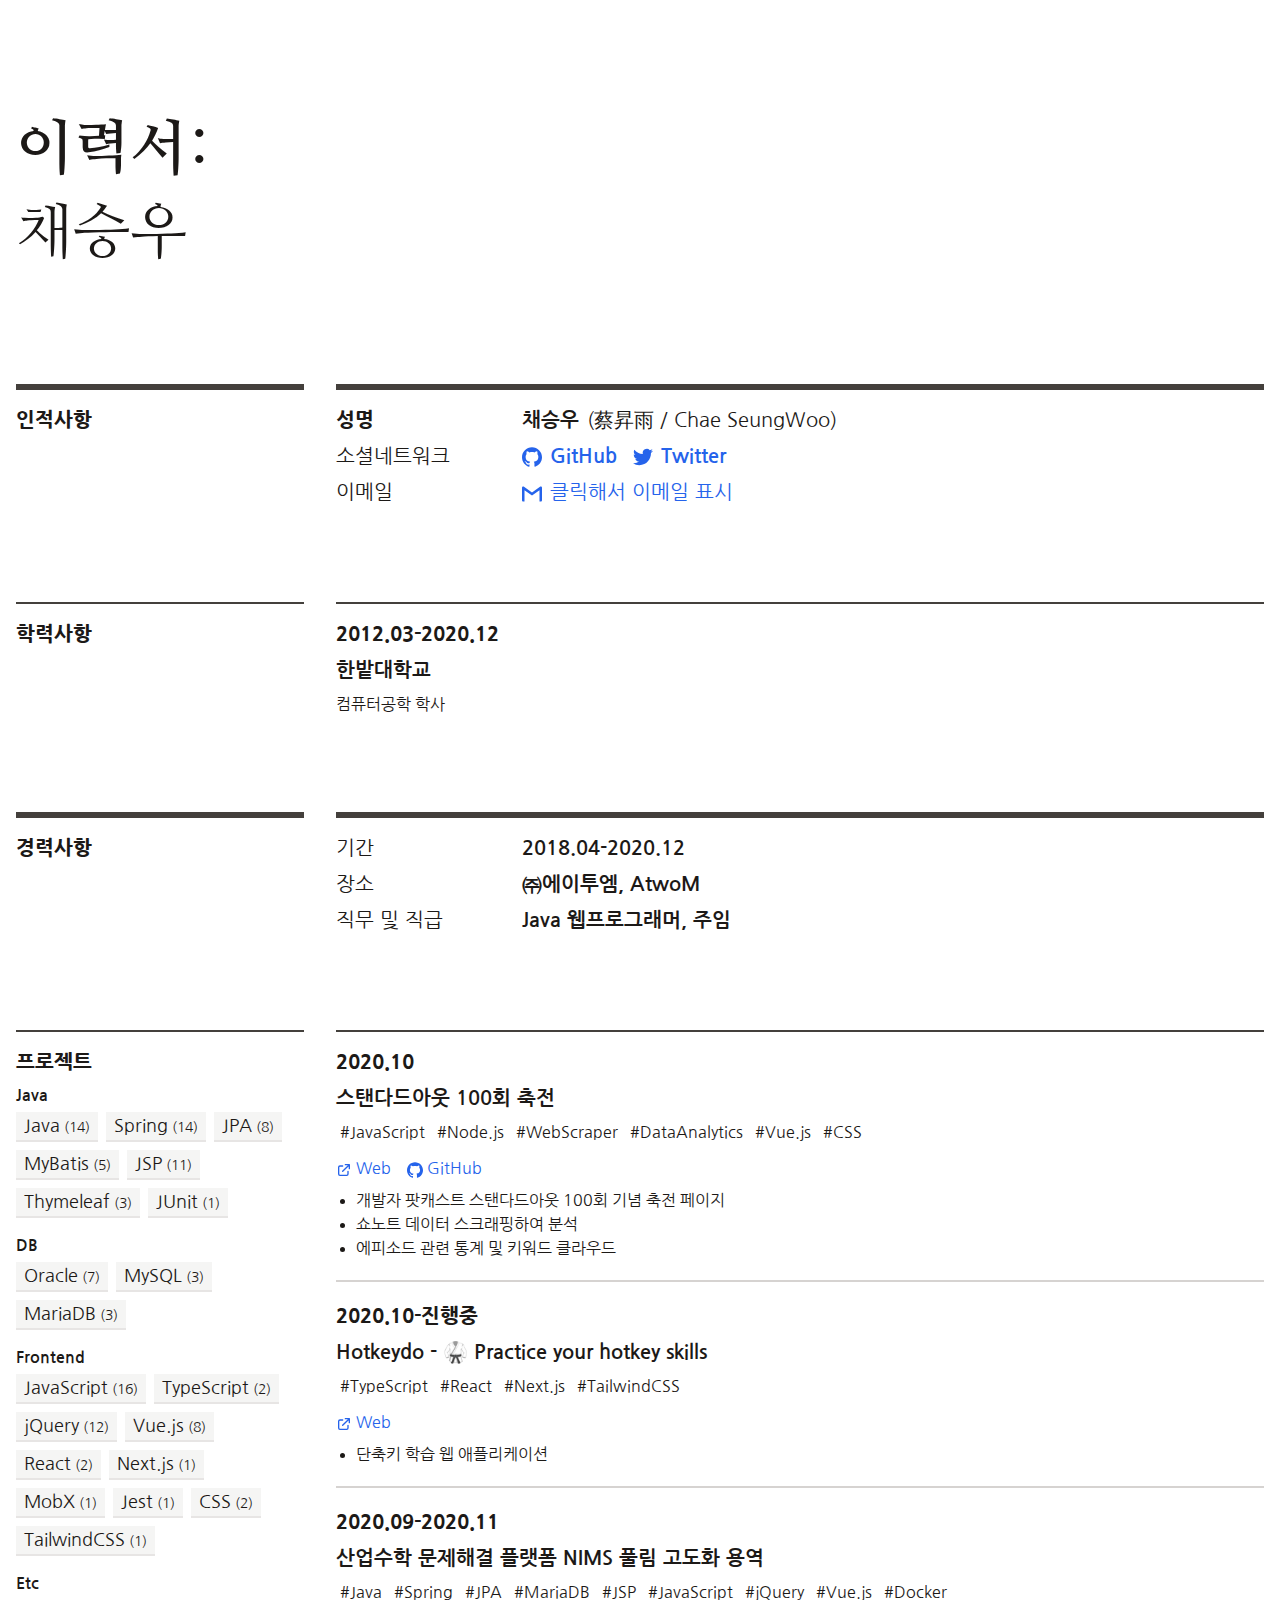
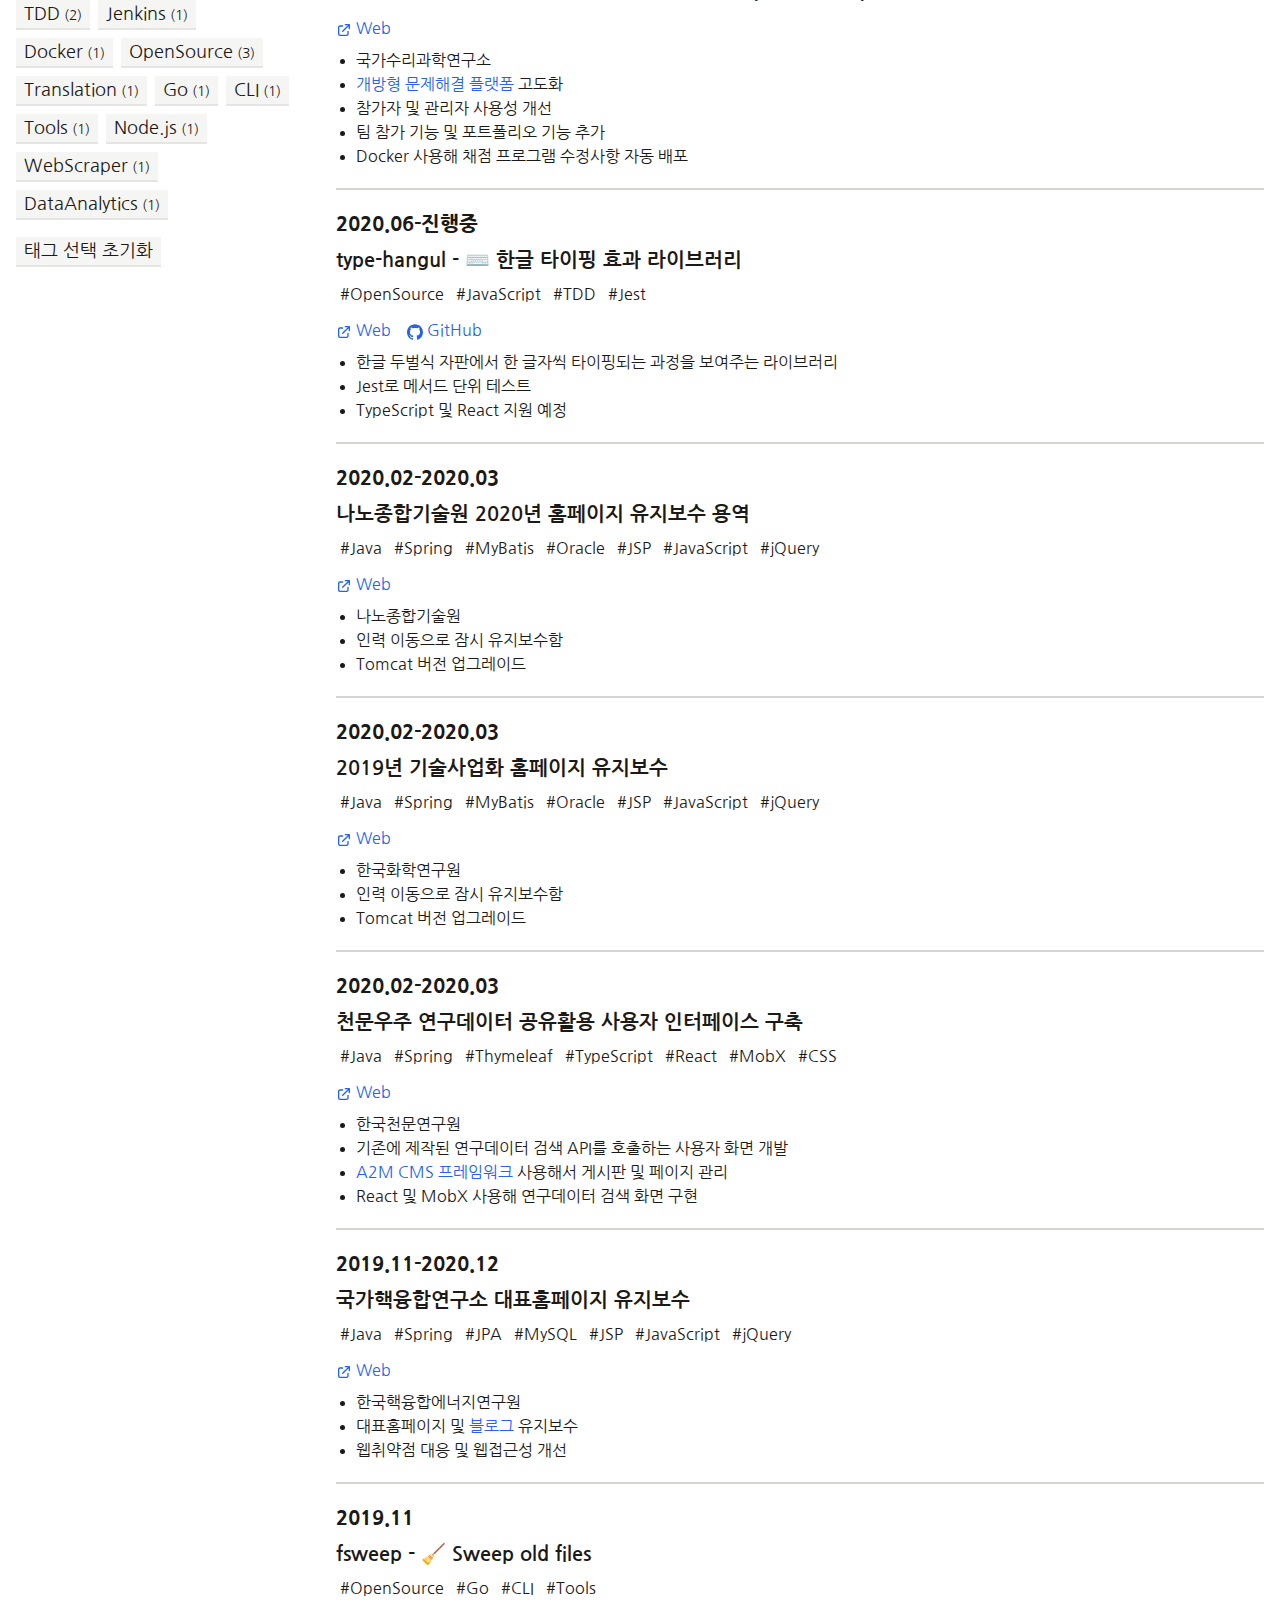
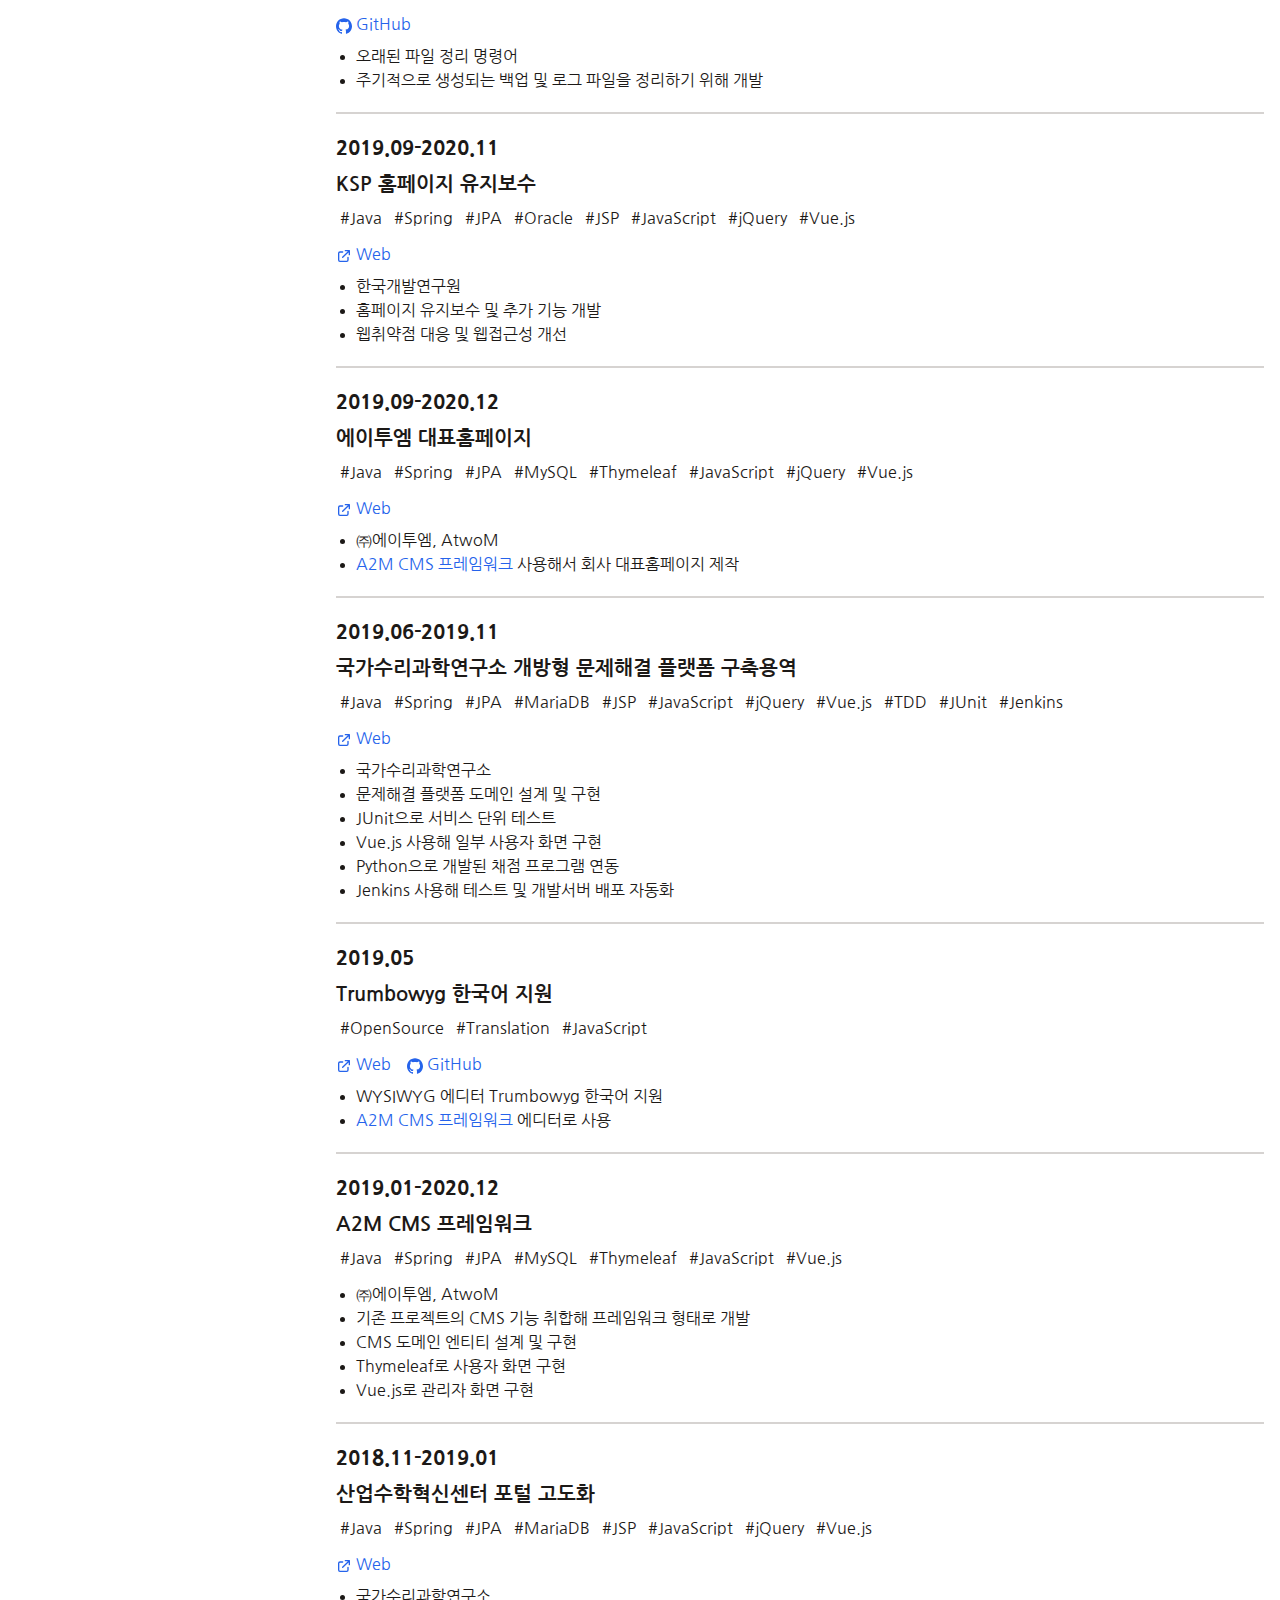
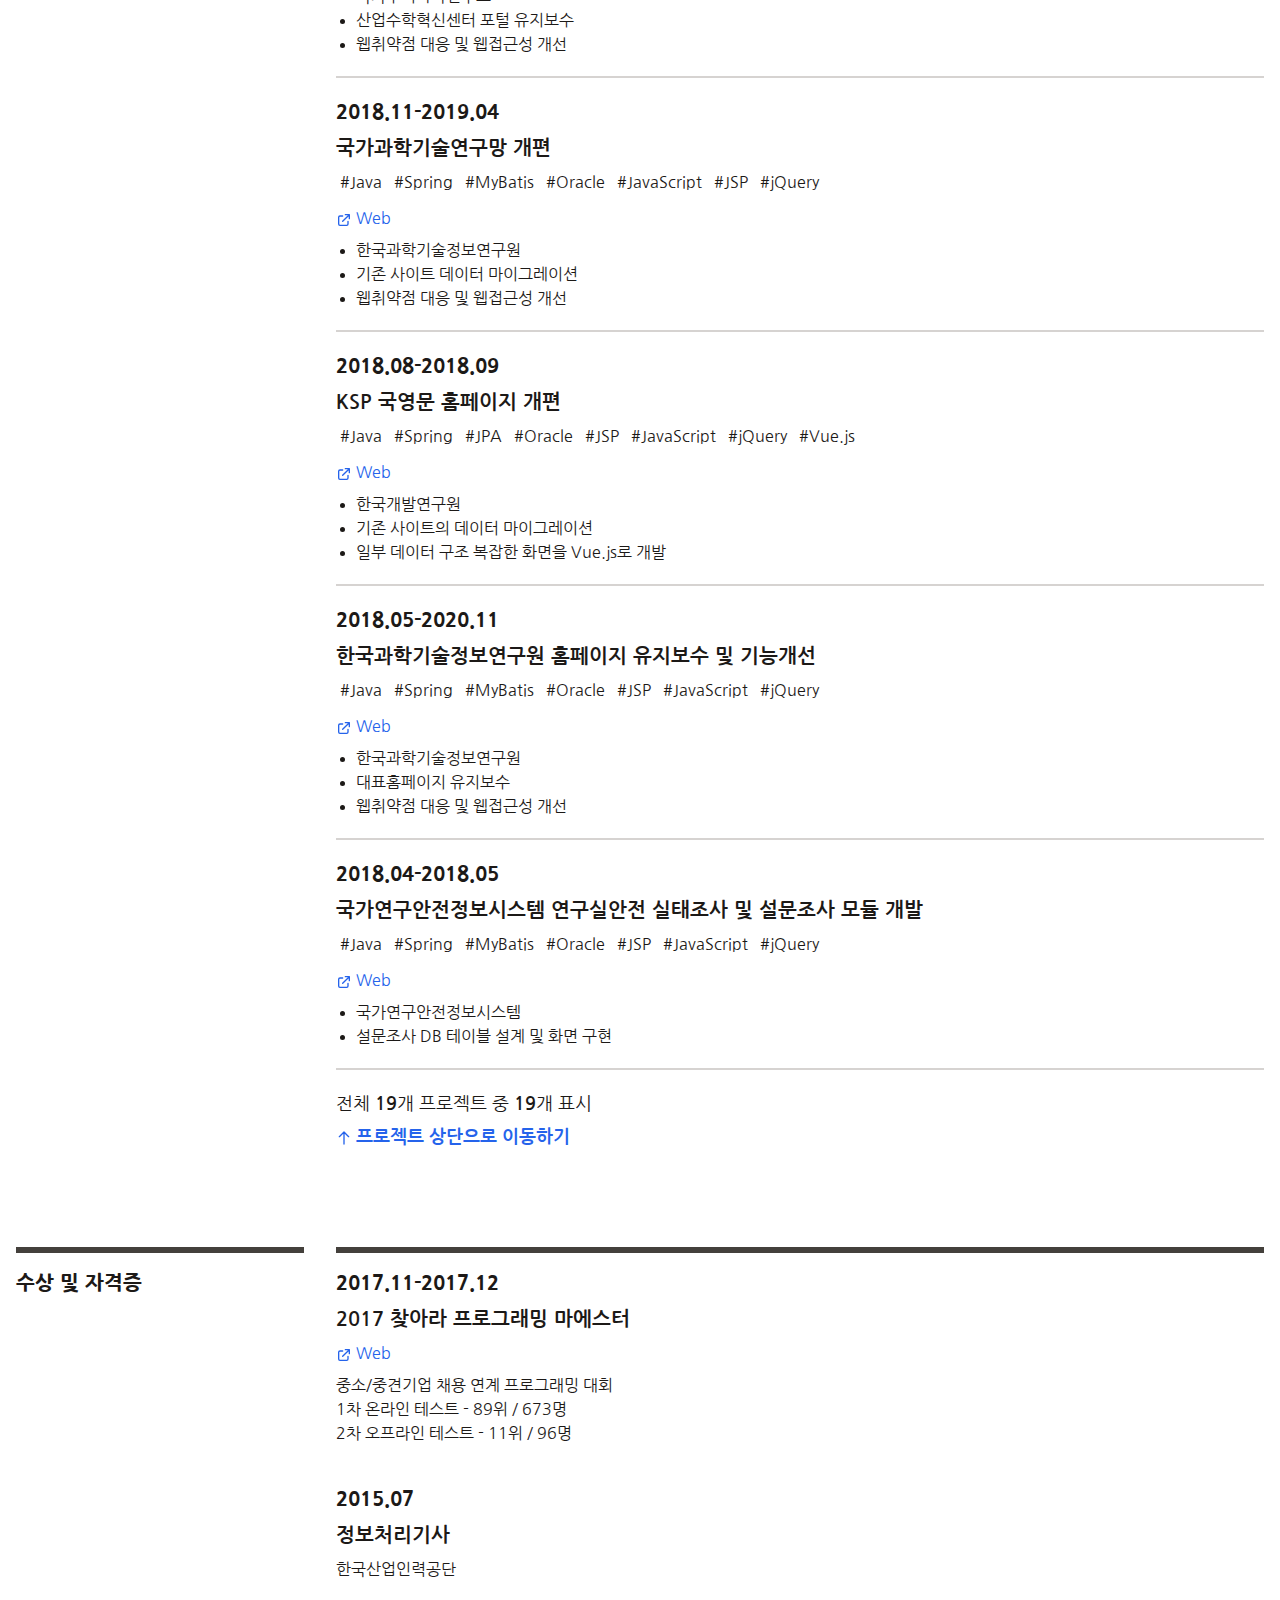
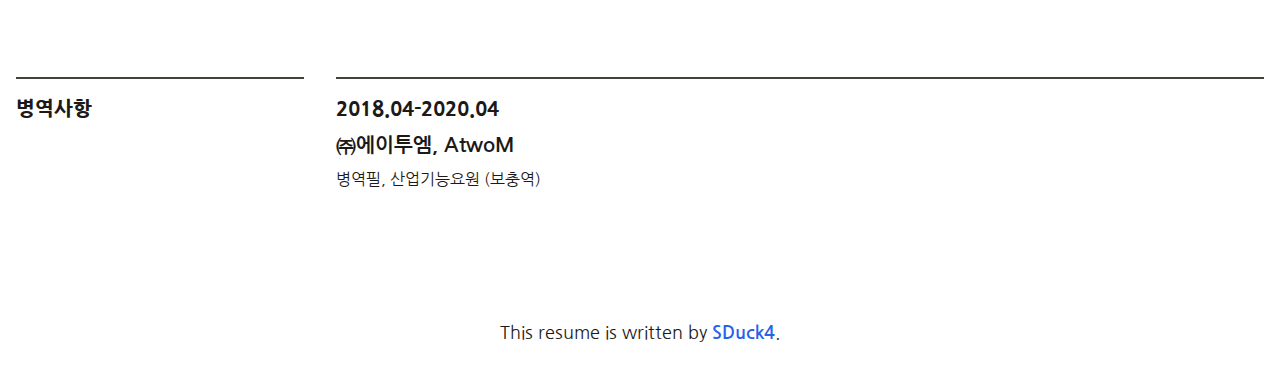
==== developer/index.html @ e3af0565 "Init" ====
<!DOCTYPE html><html><head><meta name="viewport" content="width=device-width"/><meta charSet="utf-8"/><title>이력서: 채승우</title><meta name="next-head-count" content="3"/><link rel="preload" href="/developer/_next/static/css/6142126a59741f1548d2.css" as="style"/><link rel="stylesheet" href="/developer/_next/static/css/6142126a59741f1548d2.css" data-n-g=""/><noscript data-n-css=""></noscript><link rel="preload" href="/developer/_next/static/chunks/main-ec22a8eddd301f56c149.js" as="script"/><link rel="preload" href="/developer/_next/static/chunks/webpack-e067438c4cf4ef2ef178.js" as="script"/><link rel="preload" href="/developer/_next/static/chunks/framework.cdbdac0a36200f52203c.js" as="script"/><link rel="preload" href="/developer/_next/static/chunks/f6078781a05fe1bcb0902d23dbbb2662c8d200b3.df81a21173f1035f895a.js" as="script"/><link rel="preload" href="/developer/_next/static/chunks/pages/_app-0f7dc6e909b25ee5614b.js" as="script"/><link rel="preload" href="/developer/_next/static/chunks/0f1ac474.3febc725da045b754233.js" as="script"/><link rel="preload" href="/developer/_next/static/chunks/pages/index-850c2783bfab3a890eed.js" as="script"/></head><body><div id="__next"><div class="text-gray-900 dark:bg-gray-900 dark:text-gray-200"><main class="container mx-auto px-4"><div id="top" class="h-64 sm:h-96 flex items-center font-serif"><h1 class="text-4xl sm:text-6xl"><p class="font-bold mb-4 sm:mb-6">이력서:</p><p>채승우</p></h1></div><section id="personal" class="grid grid-cols-4 grid-rows-1 gap-4 sm:gap-8 mb-16 sm:mb-20 text-xl"><div class="col-span-4 sm:col-span-1 py-4 border-t-6 border-gray-700 dark:border-gray-400"><h2 class="font-extrabold">인적사항</h2></div><div class="col-span-4 sm:col-span-3 py-4 sm:border-t-6 border-gray-700 dark:border-gray-400"><div class="lg:flex lg:flex-row mb-4 lg:mb-2 last:mb-0"><div class="mb-1 lg:mb-0 lg:w-1/5 text-base lg:text-xl font-extrabold">성명</div><div class="lg:w-4/5 font-bold"><span class="mr-2">채승우</span><span class="font-normal">(<!-- -->蔡昇雨<!-- --> / <!-- -->Chae SeungWoo<!-- -->)</span></div></div><div class="lg:flex lg:flex-row mb-4 lg:mb-2 last:mb-0"><div class="mb-1 lg:mb-0 lg:w-1/5 text-base lg:text-xl font-normal">소셜네트워크</div><div class="lg:w-4/5 font-bold"><a href="https://github.com/SDuck4" target="_blank" rel="noopener noreferrer" class="mr-4"><svg class="fill-current inline-block h-5 w-5 mr-2" role="img" viewBox="0 0 24 24" xmlns="http://www.w3.org/2000/svg"><title>GitHub</title><path d="M12 .297c-6.63 0-12 5.373-12 12 0 5.303 3.438 9.8 8.205 11.385.6.113.82-.258.82-.577 0-.285-.01-1.04-.015-2.04-3.338.724-4.042-1.61-4.042-1.61C4.422 18.07 3.633 17.7 3.633 17.7c-1.087-.744.084-.729.084-.729 1.205.084 1.838 1.236 1.838 1.236 1.07 1.835 2.809 1.305 3.495.998.108-.776.417-1.305.76-1.605-2.665-.3-5.466-1.332-5.466-5.93 0-1.31.465-2.38 1.235-3.22-.135-.303-.54-1.523.105-3.176 0 0 1.005-.322 3.3 1.23.96-.267 1.98-.399 3-.405 1.02.006 2.04.138 3 .405 2.28-1.552 3.285-1.23 3.285-1.23.645 1.653.24 2.873.12 3.176.765.84 1.23 1.91 1.23 3.22 0 4.61-2.805 5.625-5.475 5.92.42.36.81 1.096.81 2.22 0 1.606-.015 2.896-.015 3.286 0 .315.21.69.825.57C20.565 22.092 24 17.592 24 12.297c0-6.627-5.373-12-12-12"></path></svg><span>GitHub</span></a><a href="https://twitter.com/sduck4" target="_blank" rel="noopener noreferrer" class="mr-4"><svg class="fill-current inline-block h-5 w-5 mr-2" role="img" xmlns="http://www.w3.org/2000/svg" viewBox="0 0 24 24"><title>Twitter</title><path d="M23.953 4.57a10 10 0 01-2.825.775 4.958 4.958 0 002.163-2.723c-.951.555-2.005.959-3.127 1.184a4.92 4.92 0 00-8.384 4.482C7.69 8.095 4.067 6.13 1.64 3.162a4.822 4.822 0 00-.666 2.475c0 1.71.87 3.213 2.188 4.096a4.904 4.904 0 01-2.228-.616v.06a4.923 4.923 0 003.946 4.827 4.996 4.996 0 01-2.212.085 4.936 4.936 0 004.604 3.417 9.867 9.867 0 01-6.102 2.105c-.39 0-.779-.023-1.17-.067a13.995 13.995 0 007.557 2.209c9.053 0 13.998-7.496 13.998-13.985 0-.21 0-.42-.015-.63A9.935 9.935 0 0024 4.59z"></path></svg><span>Twitter</span></a></div></div><div class="lg:flex lg:flex-row mb-4 lg:mb-2 last:mb-0"><div class="mb-1 lg:mb-0 lg:w-1/5 text-base lg:text-xl font-normal">이메일</div><div class="lg:w-4/5 font-bold"><button class="text-blue-600 dark:text-blue-500"><svg class="fill-current inline-block h-5 w-5 mr-2" role="img" viewBox="0 0 24 24" xmlns="http://www.w3.org/2000/svg"><title>Gmail</title><path d="M24 4.5v15c0 .85-.65 1.5-1.5 1.5H21V7.387l-9 6.463-9-6.463V21H1.5C.649 21 0 20.35 0 19.5v-15c0-.425.162-.8.431-1.068C.7 3.16 1.076 3 1.5 3H2l10 7.25L22 3h.5c.425 0 .8.162 1.069.432.27.268.431.643.431 1.068z"></path></svg><span class="lg:hidden">탭해서 이메일 표시</span><span class="hidden lg:inline">클릭해서 이메일 표시</span></button></div></div></div></section><section id="academic" class="grid grid-cols-4 grid-rows-1 gap-4 sm:gap-8 mb-16 sm:mb-20 text-xl"><div class="col-span-4 sm:col-span-1 py-4 border-t-2 border-gray-700 dark:border-gray-400"><h2 class="font-extrabold">학력사항</h2></div><div class="col-span-4 sm:col-span-3 py-4 sm:border-t-2 border-gray-700 dark:border-gray-400"><div class="mb-10 last:mb-0"><div class="mb-2 font-extrabold">2012.03<!-- -->-<!-- -->2020.12</div><div class="mb-2 font-bold">한밭대학교</div><div class="text-base"><p>컴퓨터공학 학사</p>
</div></div></div></section><section id="career" class="grid grid-cols-4 grid-rows-1 gap-4 sm:gap-8 mb-16 sm:mb-20 text-xl"><div class="col-span-4 sm:col-span-1 py-4 border-t-6 border-gray-700 dark:border-gray-400"><h2 class="font-extrabold">경력사항</h2></div><div class="col-span-4 sm:col-span-3 py-4 sm:border-t-6 border-gray-700 dark:border-gray-400"><div class="mb-10 last:mb-0"><div class="lg:flex lg:flex-row mb-4 lg:mb-2 last:mb-0"><div class="mb-1 lg:mb-0 lg:w-1/5 text-base lg:text-xl font-normal">기간</div><div class="lg:w-4/5 font-bold">2018.04<!-- -->-<!-- -->2020.12</div></div><div class="lg:flex lg:flex-row mb-4 lg:mb-2 last:mb-0"><div class="mb-1 lg:mb-0 lg:w-1/5 text-base lg:text-xl font-normal">장소</div><div class="lg:w-4/5 font-bold">㈜에이투엠, AtwoM</div></div><div class="lg:flex lg:flex-row mb-4 lg:mb-2 last:mb-0"><div class="mb-1 lg:mb-0 lg:w-1/5 text-base lg:text-xl font-normal">직무 및 직급</div><div class="lg:w-4/5 font-bold">Java 웹프로그래머, 주임</div></div></div></div></section><section id="project" class="grid grid-cols-4 grid-rows-1 gap-4 sm:gap-8 mb-16 sm:mb-20 text-xl"><div class="col-span-4 sm:col-span-1 py-4 border-t-2 border-gray-700 dark:border-gray-400"><h2 class="font-extrabold">프로젝트</h2><div class="mt-2"><div class="mb-2"><div class="mb-1 font-bold text-base">Java</div><div class="text-lg"><button class="px-2 mr-2 mb-2 cursor-pointer border-b-2 border-gray-200 bg-gray-100 dark:border-gray-700 dark:bg-gray-800 hover:border-blue-200 hover:bg-blue-100 dark:hover:border-blue-600 dark:hover:bg-blue-700 undefined"><span class="mr-1">Java</span><span class="sr-only"> 선택</span><span class="text-sm">(<!-- -->14<!-- -->)</span></button><button class="px-2 mr-2 mb-2 cursor-pointer border-b-2 border-gray-200 bg-gray-100 dark:border-gray-700 dark:bg-gray-800 hover:border-blue-200 hover:bg-blue-100 dark:hover:border-blue-600 dark:hover:bg-blue-700 undefined"><span class="mr-1">Spring</span><span class="sr-only"> 선택</span><span class="text-sm">(<!-- -->14<!-- -->)</span></button><button class="px-2 mr-2 mb-2 cursor-pointer border-b-2 border-gray-200 bg-gray-100 dark:border-gray-700 dark:bg-gray-800 hover:border-blue-200 hover:bg-blue-100 dark:hover:border-blue-600 dark:hover:bg-blue-700 undefined"><span class="mr-1">JPA</span><span class="sr-only"> 선택</span><span class="text-sm">(<!-- -->8<!-- -->)</span></button><button class="px-2 mr-2 mb-2 cursor-pointer border-b-2 border-gray-200 bg-gray-100 dark:border-gray-700 dark:bg-gray-800 hover:border-blue-200 hover:bg-blue-100 dark:hover:border-blue-600 dark:hover:bg-blue-700 undefined"><span class="mr-1">MyBatis</span><span class="sr-only"> 선택</span><span class="text-sm">(<!-- -->5<!-- -->)</span></button><button class="px-2 mr-2 mb-2 cursor-pointer border-b-2 border-gray-200 bg-gray-100 dark:border-gray-700 dark:bg-gray-800 hover:border-blue-200 hover:bg-blue-100 dark:hover:border-blue-600 dark:hover:bg-blue-700 undefined"><span class="mr-1">JSP</span><span class="sr-only"> 선택</span><span class="text-sm">(<!-- -->11<!-- -->)</span></button><button class="px-2 mr-2 mb-2 cursor-pointer border-b-2 border-gray-200 bg-gray-100 dark:border-gray-700 dark:bg-gray-800 hover:border-blue-200 hover:bg-blue-100 dark:hover:border-blue-600 dark:hover:bg-blue-700 undefined"><span class="mr-1">Thymeleaf</span><span class="sr-only"> 선택</span><span class="text-sm">(<!-- -->3<!-- -->)</span></button><button class="px-2 mr-2 mb-2 cursor-pointer border-b-2 border-gray-200 bg-gray-100 dark:border-gray-700 dark:bg-gray-800 hover:border-blue-200 hover:bg-blue-100 dark:hover:border-blue-600 dark:hover:bg-blue-700 undefined"><span class="mr-1">JUnit</span><span class="sr-only"> 선택</span><span class="text-sm">(<!-- -->1<!-- -->)</span></button></div></div><div class="mb-2"><div class="mb-1 font-bold text-base">DB</div><div class="text-lg"><button class="px-2 mr-2 mb-2 cursor-pointer border-b-2 border-gray-200 bg-gray-100 dark:border-gray-700 dark:bg-gray-800 hover:border-blue-200 hover:bg-blue-100 dark:hover:border-blue-600 dark:hover:bg-blue-700 undefined"><span class="mr-1">Oracle</span><span class="sr-only"> 선택</span><span class="text-sm">(<!-- -->7<!-- -->)</span></button><button class="px-2 mr-2 mb-2 cursor-pointer border-b-2 border-gray-200 bg-gray-100 dark:border-gray-700 dark:bg-gray-800 hover:border-blue-200 hover:bg-blue-100 dark:hover:border-blue-600 dark:hover:bg-blue-700 undefined"><span class="mr-1">MySQL</span><span class="sr-only"> 선택</span><span class="text-sm">(<!-- -->3<!-- -->)</span></button><button class="px-2 mr-2 mb-2 cursor-pointer border-b-2 border-gray-200 bg-gray-100 dark:border-gray-700 dark:bg-gray-800 hover:border-blue-200 hover:bg-blue-100 dark:hover:border-blue-600 dark:hover:bg-blue-700 undefined"><span class="mr-1">MariaDB</span><span class="sr-only"> 선택</span><span class="text-sm">(<!-- -->3<!-- -->)</span></button></div></div><div class="mb-2"><div class="mb-1 font-bold text-base">Frontend</div><div class="text-lg"><button class="px-2 mr-2 mb-2 cursor-pointer border-b-2 border-gray-200 bg-gray-100 dark:border-gray-700 dark:bg-gray-800 hover:border-blue-200 hover:bg-blue-100 dark:hover:border-blue-600 dark:hover:bg-blue-700 undefined"><span class="mr-1">JavaScript</span><span class="sr-only"> 선택</span><span class="text-sm">(<!-- -->16<!-- -->)</span></button><button class="px-2 mr-2 mb-2 cursor-pointer border-b-2 border-gray-200 bg-gray-100 dark:border-gray-700 dark:bg-gray-800 hover:border-blue-200 hover:bg-blue-100 dark:hover:border-blue-600 dark:hover:bg-blue-700 undefined"><span class="mr-1">TypeScript</span><span class="sr-only"> 선택</span><span class="text-sm">(<!-- -->2<!-- -->)</span></button><button class="px-2 mr-2 mb-2 cursor-pointer border-b-2 border-gray-200 bg-gray-100 dark:border-gray-700 dark:bg-gray-800 hover:border-blue-200 hover:bg-blue-100 dark:hover:border-blue-600 dark:hover:bg-blue-700 undefined"><span class="mr-1">jQuery</span><span class="sr-only"> 선택</span><span class="text-sm">(<!-- -->12<!-- -->)</span></button><button class="px-2 mr-2 mb-2 cursor-pointer border-b-2 border-gray-200 bg-gray-100 dark:border-gray-700 dark:bg-gray-800 hover:border-blue-200 hover:bg-blue-100 dark:hover:border-blue-600 dark:hover:bg-blue-700 undefined"><span class="mr-1">Vue.js</span><span class="sr-only"> 선택</span><span class="text-sm">(<!-- -->8<!-- -->)</span></button><button class="px-2 mr-2 mb-2 cursor-pointer border-b-2 border-gray-200 bg-gray-100 dark:border-gray-700 dark:bg-gray-800 hover:border-blue-200 hover:bg-blue-100 dark:hover:border-blue-600 dark:hover:bg-blue-700 undefined"><span class="mr-1">React</span><span class="sr-only"> 선택</span><span class="text-sm">(<!-- -->2<!-- -->)</span></button><button class="px-2 mr-2 mb-2 cursor-pointer border-b-2 border-gray-200 bg-gray-100 dark:border-gray-700 dark:bg-gray-800 hover:border-blue-200 hover:bg-blue-100 dark:hover:border-blue-600 dark:hover:bg-blue-700 undefined"><span class="mr-1">Next.js</span><span class="sr-only"> 선택</span><span class="text-sm">(<!-- -->1<!-- -->)</span></button><button class="px-2 mr-2 mb-2 cursor-pointer border-b-2 border-gray-200 bg-gray-100 dark:border-gray-700 dark:bg-gray-800 hover:border-blue-200 hover:bg-blue-100 dark:hover:border-blue-600 dark:hover:bg-blue-700 undefined"><span class="mr-1">MobX</span><span class="sr-only"> 선택</span><span class="text-sm">(<!-- -->1<!-- -->)</span></button><button class="px-2 mr-2 mb-2 cursor-pointer border-b-2 border-gray-200 bg-gray-100 dark:border-gray-700 dark:bg-gray-800 hover:border-blue-200 hover:bg-blue-100 dark:hover:border-blue-600 dark:hover:bg-blue-700 undefined"><span class="mr-1">Jest</span><span class="sr-only"> 선택</span><span class="text-sm">(<!-- -->1<!-- -->)</span></button><button class="px-2 mr-2 mb-2 cursor-pointer border-b-2 border-gray-200 bg-gray-100 dark:border-gray-700 dark:bg-gray-800 hover:border-blue-200 hover:bg-blue-100 dark:hover:border-blue-600 dark:hover:bg-blue-700 undefined"><span class="mr-1">CSS</span><span class="sr-only"> 선택</span><span class="text-sm">(<!-- -->2<!-- -->)</span></button><button class="px-2 mr-2 mb-2 cursor-pointer border-b-2 border-gray-200 bg-gray-100 dark:border-gray-700 dark:bg-gray-800 hover:border-blue-200 hover:bg-blue-100 dark:hover:border-blue-600 dark:hover:bg-blue-700 undefined"><span class="mr-1">TailwindCSS</span><span class="sr-only"> 선택</span><span class="text-sm">(<!-- -->1<!-- -->)</span></button></div></div><div class="mb-2"><div class="mb-1 font-bold text-base">Etc</div><div class="text-lg"><button class="px-2 mr-2 mb-2 cursor-pointer border-b-2 border-gray-200 bg-gray-100 dark:border-gray-700 dark:bg-gray-800 hover:border-blue-200 hover:bg-blue-100 dark:hover:border-blue-600 dark:hover:bg-blue-700 undefined"><span class="mr-1">TDD</span><span class="sr-only"> 선택</span><span class="text-sm">(<!-- -->2<!-- -->)</span></button><button class="px-2 mr-2 mb-2 cursor-pointer border-b-2 border-gray-200 bg-gray-100 dark:border-gray-700 dark:bg-gray-800 hover:border-blue-200 hover:bg-blue-100 dark:hover:border-blue-600 dark:hover:bg-blue-700 undefined"><span class="mr-1">Jenkins</span><span class="sr-only"> 선택</span><span class="text-sm">(<!-- -->1<!-- -->)</span></button><button class="px-2 mr-2 mb-2 cursor-pointer border-b-2 border-gray-200 bg-gray-100 dark:border-gray-700 dark:bg-gray-800 hover:border-blue-200 hover:bg-blue-100 dark:hover:border-blue-600 dark:hover:bg-blue-700 undefined"><span class="mr-1">Docker</span><span class="sr-only"> 선택</span><span class="text-sm">(<!-- -->1<!-- -->)</span></button><button class="px-2 mr-2 mb-2 cursor-pointer border-b-2 border-gray-200 bg-gray-100 dark:border-gray-700 dark:bg-gray-800 hover:border-blue-200 hover:bg-blue-100 dark:hover:border-blue-600 dark:hover:bg-blue-700 undefined"><span class="mr-1">OpenSource</span><span class="sr-only"> 선택</span><span class="text-sm">(<!-- -->3<!-- -->)</span></button><button class="px-2 mr-2 mb-2 cursor-pointer border-b-2 border-gray-200 bg-gray-100 dark:border-gray-700 dark:bg-gray-800 hover:border-blue-200 hover:bg-blue-100 dark:hover:border-blue-600 dark:hover:bg-blue-700 undefined"><span class="mr-1">Translation</span><span class="sr-only"> 선택</span><span class="text-sm">(<!-- -->1<!-- -->)</span></button><button class="px-2 mr-2 mb-2 cursor-pointer border-b-2 border-gray-200 bg-gray-100 dark:border-gray-700 dark:bg-gray-800 hover:border-blue-200 hover:bg-blue-100 dark:hover:border-blue-600 dark:hover:bg-blue-700 undefined"><span class="mr-1">Go</span><span class="sr-only"> 선택</span><span class="text-sm">(<!-- -->1<!-- -->)</span></button><button class="px-2 mr-2 mb-2 cursor-pointer border-b-2 border-gray-200 bg-gray-100 dark:border-gray-700 dark:bg-gray-800 hover:border-blue-200 hover:bg-blue-100 dark:hover:border-blue-600 dark:hover:bg-blue-700 undefined"><span class="mr-1">CLI</span><span class="sr-only"> 선택</span><span class="text-sm">(<!-- -->1<!-- -->)</span></button><button class="px-2 mr-2 mb-2 cursor-pointer border-b-2 border-gray-200 bg-gray-100 dark:border-gray-700 dark:bg-gray-800 hover:border-blue-200 hover:bg-blue-100 dark:hover:border-blue-600 dark:hover:bg-blue-700 undefined"><span class="mr-1">Tools</span><span class="sr-only"> 선택</span><span class="text-sm">(<!-- -->1<!-- -->)</span></button><button class="px-2 mr-2 mb-2 cursor-pointer border-b-2 border-gray-200 bg-gray-100 dark:border-gray-700 dark:bg-gray-800 hover:border-blue-200 hover:bg-blue-100 dark:hover:border-blue-600 dark:hover:bg-blue-700 undefined"><span class="mr-1">Node.js</span><span class="sr-only"> 선택</span><span class="text-sm">(<!-- -->1<!-- -->)</span></button><button class="px-2 mr-2 mb-2 cursor-pointer border-b-2 border-gray-200 bg-gray-100 dark:border-gray-700 dark:bg-gray-800 hover:border-blue-200 hover:bg-blue-100 dark:hover:border-blue-600 dark:hover:bg-blue-700 undefined"><span class="mr-1">WebScraper</span><span class="sr-only"> 선택</span><span class="text-sm">(<!-- -->1<!-- -->)</span></button><button class="px-2 mr-2 mb-2 cursor-pointer border-b-2 border-gray-200 bg-gray-100 dark:border-gray-700 dark:bg-gray-800 hover:border-blue-200 hover:bg-blue-100 dark:hover:border-blue-600 dark:hover:bg-blue-700 undefined"><span class="mr-1">DataAnalytics</span><span class="sr-only"> 선택</span><span class="text-sm">(<!-- -->1<!-- -->)</span></button></div></div><button class="px-2 mr-2 mb-2 cursor-pointer border-b-2 border-gray-200 bg-gray-100 dark:border-gray-700 dark:bg-gray-800 hover:border-blue-200 hover:bg-blue-100 dark:hover:border-blue-600 dark:hover:bg-blue-700 text-lg">태그 선택 초기화</button></div></div><div class="col-span-4 sm:col-span-3 py-4 sm:border-t-2 border-gray-700 dark:border-gray-400"><div id="stdoutfm-100th" class="pb-5 mb-5 last:mb-0 border-b-2 border-gray-300 dark:border-gray-600"><div class="mb-2 font-extrabold">2020.10</div><div class="mb-2 font-bold">스탠다드아웃 100회 축전</div><div class="mb-2 text-base"><div class="px-1 mr-1 mb-1 inline-block ">#<!-- -->JavaScript</div><div class="px-1 mr-1 mb-1 inline-block ">#<!-- -->Node.js</div><div class="px-1 mr-1 mb-1 inline-block ">#<!-- -->WebScraper</div><div class="px-1 mr-1 mb-1 inline-block ">#<!-- -->DataAnalytics</div><div class="px-1 mr-1 mb-1 inline-block ">#<!-- -->Vue.js</div><div class="px-1 mr-1 mb-1 inline-block ">#<!-- -->CSS</div></div><div class="mb-2 text-base"><a href="https://sduck4.github.io/stdout.fm-100th/" target="_blank" rel="noopener noreferrer" class="mr-4"><svg class="inline-block h-4 w-4 mr-1" xmlns="http://www.w3.org/2000/svg" fill="none" viewBox="0 0 24 24" stroke="currentColor"><path stroke-linecap="round" stroke-linejoin="round" stroke-width="2" d="M10 6H6a2 2 0 00-2 2v10a2 2 0 002 2h10a2 2 0 002-2v-4M14 4h6m0 0v6m0-6L10 14"></path></svg><span>Web</span></a><a href="https://github.com/SDuck4/stdout.fm-100th" target="_blank" rel="noopener noreferrer" class="mr-4"><svg class="fill-current inline-block h-4 w-4 mr-1" role="img" viewBox="0 0 24 24" xmlns="http://www.w3.org/2000/svg"><title>GitHub</title><path d="M12 .297c-6.63 0-12 5.373-12 12 0 5.303 3.438 9.8 8.205 11.385.6.113.82-.258.82-.577 0-.285-.01-1.04-.015-2.04-3.338.724-4.042-1.61-4.042-1.61C4.422 18.07 3.633 17.7 3.633 17.7c-1.087-.744.084-.729.084-.729 1.205.084 1.838 1.236 1.838 1.236 1.07 1.835 2.809 1.305 3.495.998.108-.776.417-1.305.76-1.605-2.665-.3-5.466-1.332-5.466-5.93 0-1.31.465-2.38 1.235-3.22-.135-.303-.54-1.523.105-3.176 0 0 1.005-.322 3.3 1.23.96-.267 1.98-.399 3-.405 1.02.006 2.04.138 3 .405 2.28-1.552 3.285-1.23 3.285-1.23.645 1.653.24 2.873.12 3.176.765.84 1.23 1.91 1.23 3.22 0 4.61-2.805 5.625-5.475 5.92.42.36.81 1.096.81 2.22 0 1.606-.015 2.896-.015 3.286 0 .315.21.69.825.57C20.565 22.092 24 17.592 24 12.297c0-6.627-5.373-12-12-12"></path></svg><span>GitHub</span></a></div><div class="text-base"><div class="pl-5"><ul class="list-disc"><li><p>개발자 팟캐스트 스탠다드아웃 100회 기념 축전 페이지</p>
</li>
<li><p>쇼노트 데이터 스크래핑하여 분석</p>
</li>
<li><p>에피소드 관련 통계 및 키워드 클라우드</p>
</li>
</ul></div></div></div><div id="hotkeydo-2020" class="pb-5 mb-5 last:mb-0 border-b-2 border-gray-300 dark:border-gray-600"><div class="mb-2 font-extrabold">2020.10<!-- -->-<!-- -->진행중</div><div class="mb-2 font-bold">Hotkeydo - 🥋 Practice your hotkey skills</div><div class="mb-2 text-base"><div class="px-1 mr-1 mb-1 inline-block ">#<!-- -->TypeScript</div><div class="px-1 mr-1 mb-1 inline-block ">#<!-- -->React</div><div class="px-1 mr-1 mb-1 inline-block ">#<!-- -->Next.js</div><div class="px-1 mr-1 mb-1 inline-block ">#<!-- -->TailwindCSS</div></div><div class="mb-2 text-base"><a href="https://hotkeydo.vercel.app/" target="_blank" rel="noopener noreferrer" class="mr-4"><svg class="inline-block h-4 w-4 mr-1" xmlns="http://www.w3.org/2000/svg" fill="none" viewBox="0 0 24 24" stroke="currentColor"><path stroke-linecap="round" stroke-linejoin="round" stroke-width="2" d="M10 6H6a2 2 0 00-2 2v10a2 2 0 002 2h10a2 2 0 002-2v-4M14 4h6m0 0v6m0-6L10 14"></path></svg><span>Web</span></a></div><div class="text-base"><div class="pl-5"><ul class="list-disc"><li>단축키 학습 웹 애플리케이션</li>
</ul></div></div></div><div id="plim-2020" class="pb-5 mb-5 last:mb-0 border-b-2 border-gray-300 dark:border-gray-600"><div class="mb-2 font-extrabold">2020.09<!-- -->-<!-- -->2020.11</div><div class="mb-2 font-bold">산업수학 문제해결 플랫폼 NIMS 풀림 고도화 용역</div><div class="mb-2 text-base"><div class="px-1 mr-1 mb-1 inline-block ">#<!-- -->Java</div><div class="px-1 mr-1 mb-1 inline-block ">#<!-- -->Spring</div><div class="px-1 mr-1 mb-1 inline-block ">#<!-- -->JPA</div><div class="px-1 mr-1 mb-1 inline-block ">#<!-- -->MariaDB</div><div class="px-1 mr-1 mb-1 inline-block ">#<!-- -->JSP</div><div class="px-1 mr-1 mb-1 inline-block ">#<!-- -->JavaScript</div><div class="px-1 mr-1 mb-1 inline-block ">#<!-- -->jQuery</div><div class="px-1 mr-1 mb-1 inline-block ">#<!-- -->Vue.js</div><div class="px-1 mr-1 mb-1 inline-block ">#<!-- -->Docker</div></div><div class="mb-2 text-base"><a href="https://plim.nims.re.kr" target="_blank" rel="noopener noreferrer" class="mr-4"><svg class="inline-block h-4 w-4 mr-1" xmlns="http://www.w3.org/2000/svg" fill="none" viewBox="0 0 24 24" stroke="currentColor"><path stroke-linecap="round" stroke-linejoin="round" stroke-width="2" d="M10 6H6a2 2 0 00-2 2v10a2 2 0 002 2h10a2 2 0 002-2v-4M14 4h6m0 0v6m0-6L10 14"></path></svg><span>Web</span></a></div><div class="text-base"><div class="pl-5"><ul class="list-disc"><li><p>국가수리과학연구소</p>
</li>
<li><p><a href="#icim-2019">개방형 문제해결 플랫폼</a> 고도화</p>
</li>
<li><p>참가자 및 관리자 사용성 개선</p>
</li>
<li><p>팀 참가 기능 및 포트폴리오 기능 추가</p>
</li>
<li><p>Docker 사용해 채점 프로그램 수정사항 자동 배포</p>
</li>
</ul></div></div></div><div id="type-hangul-2020" class="pb-5 mb-5 last:mb-0 border-b-2 border-gray-300 dark:border-gray-600"><div class="mb-2 font-extrabold">2020.06<!-- -->-<!-- -->진행중</div><div class="mb-2 font-bold">type-hangul - ⌨️ 한글 타이핑 효과 라이브러리</div><div class="mb-2 text-base"><div class="px-1 mr-1 mb-1 inline-block ">#<!-- -->OpenSource</div><div class="px-1 mr-1 mb-1 inline-block ">#<!-- -->JavaScript</div><div class="px-1 mr-1 mb-1 inline-block ">#<!-- -->TDD</div><div class="px-1 mr-1 mb-1 inline-block ">#<!-- -->Jest</div></div><div class="mb-2 text-base"><a href="https://sduck4.github.io/type-hangul/" target="_blank" rel="noopener noreferrer" class="mr-4"><svg class="inline-block h-4 w-4 mr-1" xmlns="http://www.w3.org/2000/svg" fill="none" viewBox="0 0 24 24" stroke="currentColor"><path stroke-linecap="round" stroke-linejoin="round" stroke-width="2" d="M10 6H6a2 2 0 00-2 2v10a2 2 0 002 2h10a2 2 0 002-2v-4M14 4h6m0 0v6m0-6L10 14"></path></svg><span>Web</span></a><a href="https://github.com/SDuck4/type-hangul" target="_blank" rel="noopener noreferrer" class="mr-4"><svg class="fill-current inline-block h-4 w-4 mr-1" role="img" viewBox="0 0 24 24" xmlns="http://www.w3.org/2000/svg"><title>GitHub</title><path d="M12 .297c-6.63 0-12 5.373-12 12 0 5.303 3.438 9.8 8.205 11.385.6.113.82-.258.82-.577 0-.285-.01-1.04-.015-2.04-3.338.724-4.042-1.61-4.042-1.61C4.422 18.07 3.633 17.7 3.633 17.7c-1.087-.744.084-.729.084-.729 1.205.084 1.838 1.236 1.838 1.236 1.07 1.835 2.809 1.305 3.495.998.108-.776.417-1.305.76-1.605-2.665-.3-5.466-1.332-5.466-5.93 0-1.31.465-2.38 1.235-3.22-.135-.303-.54-1.523.105-3.176 0 0 1.005-.322 3.3 1.23.96-.267 1.98-.399 3-.405 1.02.006 2.04.138 3 .405 2.28-1.552 3.285-1.23 3.285-1.23.645 1.653.24 2.873.12 3.176.765.84 1.23 1.91 1.23 3.22 0 4.61-2.805 5.625-5.475 5.92.42.36.81 1.096.81 2.22 0 1.606-.015 2.896-.015 3.286 0 .315.21.69.825.57C20.565 22.092 24 17.592 24 12.297c0-6.627-5.373-12-12-12"></path></svg><span>GitHub</span></a></div><div class="text-base"><div class="pl-5"><ul class="list-disc"><li><p>한글 두벌식 자판에서 한 글자씩 타이핑되는 과정을 보여주는 라이브러리</p>
</li>
<li><p>Jest로 메서드 단위 테스트</p>
</li>
<li><p>TypeScript 및 React 지원 예정</p>
</li>
</ul></div></div></div><div id="nnfc-2020" class="pb-5 mb-5 last:mb-0 border-b-2 border-gray-300 dark:border-gray-600"><div class="mb-2 font-extrabold">2020.02<!-- -->-<!-- -->2020.03</div><div class="mb-2 font-bold">나노종합기술원 2020년 홈페이지 유지보수 용역</div><div class="mb-2 text-base"><div class="px-1 mr-1 mb-1 inline-block ">#<!-- -->Java</div><div class="px-1 mr-1 mb-1 inline-block ">#<!-- -->Spring</div><div class="px-1 mr-1 mb-1 inline-block ">#<!-- -->MyBatis</div><div class="px-1 mr-1 mb-1 inline-block ">#<!-- -->Oracle</div><div class="px-1 mr-1 mb-1 inline-block ">#<!-- -->JSP</div><div class="px-1 mr-1 mb-1 inline-block ">#<!-- -->JavaScript</div><div class="px-1 mr-1 mb-1 inline-block ">#<!-- -->jQuery</div></div><div class="mb-2 text-base"><a href="https://www.nnfc.re.kr" target="_blank" rel="noopener noreferrer" class="mr-4"><svg class="inline-block h-4 w-4 mr-1" xmlns="http://www.w3.org/2000/svg" fill="none" viewBox="0 0 24 24" stroke="currentColor"><path stroke-linecap="round" stroke-linejoin="round" stroke-width="2" d="M10 6H6a2 2 0 00-2 2v10a2 2 0 002 2h10a2 2 0 002-2v-4M14 4h6m0 0v6m0-6L10 14"></path></svg><span>Web</span></a></div><div class="text-base"><div class="pl-5"><ul class="list-disc"><li><p>나노종합기술원</p>
</li>
<li><p>인력 이동으로 잠시 유지보수함</p>
</li>
<li><p>Tomcat 버전 업그레이드</p>
</li>
</ul></div></div></div><div id="krict-tlo-2020" class="pb-5 mb-5 last:mb-0 border-b-2 border-gray-300 dark:border-gray-600"><div class="mb-2 font-extrabold">2020.02<!-- -->-<!-- -->2020.03</div><div class="mb-2 font-bold">2019년 기술사업화 홈페이지 유지보수</div><div class="mb-2 text-base"><div class="px-1 mr-1 mb-1 inline-block ">#<!-- -->Java</div><div class="px-1 mr-1 mb-1 inline-block ">#<!-- -->Spring</div><div class="px-1 mr-1 mb-1 inline-block ">#<!-- -->MyBatis</div><div class="px-1 mr-1 mb-1 inline-block ">#<!-- -->Oracle</div><div class="px-1 mr-1 mb-1 inline-block ">#<!-- -->JSP</div><div class="px-1 mr-1 mb-1 inline-block ">#<!-- -->JavaScript</div><div class="px-1 mr-1 mb-1 inline-block ">#<!-- -->jQuery</div></div><div class="mb-2 text-base"><a href="http://tlo.krict.re.kr" target="_blank" rel="noopener noreferrer" class="mr-4"><svg class="inline-block h-4 w-4 mr-1" xmlns="http://www.w3.org/2000/svg" fill="none" viewBox="0 0 24 24" stroke="currentColor"><path stroke-linecap="round" stroke-linejoin="round" stroke-width="2" d="M10 6H6a2 2 0 00-2 2v10a2 2 0 002 2h10a2 2 0 002-2v-4M14 4h6m0 0v6m0-6L10 14"></path></svg><span>Web</span></a></div><div class="text-base"><div class="pl-5"><ul class="list-disc"><li><p>한국화학연구원</p>
</li>
<li><p>인력 이동으로 잠시 유지보수함</p>
</li>
<li><p>Tomcat 버전 업그레이드</p>
</li>
</ul></div></div></div><div id="kasi-data-2020" class="pb-5 mb-5 last:mb-0 border-b-2 border-gray-300 dark:border-gray-600"><div class="mb-2 font-extrabold">2020.02<!-- -->-<!-- -->2020.03</div><div class="mb-2 font-bold">천문우주 연구데이터 공유활용 사용자 인터페이스 구축</div><div class="mb-2 text-base"><div class="px-1 mr-1 mb-1 inline-block ">#<!-- -->Java</div><div class="px-1 mr-1 mb-1 inline-block ">#<!-- -->Spring</div><div class="px-1 mr-1 mb-1 inline-block ">#<!-- -->Thymeleaf</div><div class="px-1 mr-1 mb-1 inline-block ">#<!-- -->TypeScript</div><div class="px-1 mr-1 mb-1 inline-block ">#<!-- -->React</div><div class="px-1 mr-1 mb-1 inline-block ">#<!-- -->MobX</div><div class="px-1 mr-1 mb-1 inline-block ">#<!-- -->CSS</div></div><div class="mb-2 text-base"><a href="https://data.kasi.re.kr" target="_blank" rel="noopener noreferrer" class="mr-4"><svg class="inline-block h-4 w-4 mr-1" xmlns="http://www.w3.org/2000/svg" fill="none" viewBox="0 0 24 24" stroke="currentColor"><path stroke-linecap="round" stroke-linejoin="round" stroke-width="2" d="M10 6H6a2 2 0 00-2 2v10a2 2 0 002 2h10a2 2 0 002-2v-4M14 4h6m0 0v6m0-6L10 14"></path></svg><span>Web</span></a></div><div class="text-base"><div class="pl-5"><ul class="list-disc"><li><p>한국천문연구원</p>
</li>
<li><p>기존에 제작된 연구데이터 검색 API를 호출하는 사용자 화면 개발</p>
</li>
<li><p><a href="#a2m-cms-2019">A2M CMS 프레임워크</a> 사용해서 게시판 및 페이지 관리</p>
</li>
<li><p>React 및 MobX 사용해 연구데이터 검색 화면 구현</p>
</li>
</ul></div></div></div><div id="nfri-2019" class="pb-5 mb-5 last:mb-0 border-b-2 border-gray-300 dark:border-gray-600"><div class="mb-2 font-extrabold">2019.11<!-- -->-<!-- -->2020.12</div><div class="mb-2 font-bold">국가핵융합연구소 대표홈페이지 유지보수</div><div class="mb-2 text-base"><div class="px-1 mr-1 mb-1 inline-block ">#<!-- -->Java</div><div class="px-1 mr-1 mb-1 inline-block ">#<!-- -->Spring</div><div class="px-1 mr-1 mb-1 inline-block ">#<!-- -->JPA</div><div class="px-1 mr-1 mb-1 inline-block ">#<!-- -->MySQL</div><div class="px-1 mr-1 mb-1 inline-block ">#<!-- -->JSP</div><div class="px-1 mr-1 mb-1 inline-block ">#<!-- -->JavaScript</div><div class="px-1 mr-1 mb-1 inline-block ">#<!-- -->jQuery</div></div><div class="mb-2 text-base"><a href="https://www.kfe.re.kr" target="_blank" rel="noopener noreferrer" class="mr-4"><svg class="inline-block h-4 w-4 mr-1" xmlns="http://www.w3.org/2000/svg" fill="none" viewBox="0 0 24 24" stroke="currentColor"><path stroke-linecap="round" stroke-linejoin="round" stroke-width="2" d="M10 6H6a2 2 0 00-2 2v10a2 2 0 002 2h10a2 2 0 002-2v-4M14 4h6m0 0v6m0-6L10 14"></path></svg><span>Web</span></a></div><div class="text-base"><div class="pl-5"><ul class="list-disc"><li><p>한국핵융합에너지연구원</p>
</li>
<li><p>대표홈페이지 및 <a href="https://fusionnow.kfe.re.kr">블로그</a> 유지보수</p>
</li>
<li><p>웹취약점 대응 및 웹접근성 개선</p>
</li>
</ul></div></div></div><div id="fsweep-2019" class="pb-5 mb-5 last:mb-0 border-b-2 border-gray-300 dark:border-gray-600"><div class="mb-2 font-extrabold">2019.11</div><div class="mb-2 font-bold">fsweep - 🧹 Sweep old files</div><div class="mb-2 text-base"><div class="px-1 mr-1 mb-1 inline-block ">#<!-- -->OpenSource</div><div class="px-1 mr-1 mb-1 inline-block ">#<!-- -->Go</div><div class="px-1 mr-1 mb-1 inline-block ">#<!-- -->CLI</div><div class="px-1 mr-1 mb-1 inline-block ">#<!-- -->Tools</div></div><div class="mb-2 text-base"><a href="https://github.com/SDuck4/fsweep" target="_blank" rel="noopener noreferrer" class="mr-4"><svg class="fill-current inline-block h-4 w-4 mr-1" role="img" viewBox="0 0 24 24" xmlns="http://www.w3.org/2000/svg"><title>GitHub</title><path d="M12 .297c-6.63 0-12 5.373-12 12 0 5.303 3.438 9.8 8.205 11.385.6.113.82-.258.82-.577 0-.285-.01-1.04-.015-2.04-3.338.724-4.042-1.61-4.042-1.61C4.422 18.07 3.633 17.7 3.633 17.7c-1.087-.744.084-.729.084-.729 1.205.084 1.838 1.236 1.838 1.236 1.07 1.835 2.809 1.305 3.495.998.108-.776.417-1.305.76-1.605-2.665-.3-5.466-1.332-5.466-5.93 0-1.31.465-2.38 1.235-3.22-.135-.303-.54-1.523.105-3.176 0 0 1.005-.322 3.3 1.23.96-.267 1.98-.399 3-.405 1.02.006 2.04.138 3 .405 2.28-1.552 3.285-1.23 3.285-1.23.645 1.653.24 2.873.12 3.176.765.84 1.23 1.91 1.23 3.22 0 4.61-2.805 5.625-5.475 5.92.42.36.81 1.096.81 2.22 0 1.606-.015 2.896-.015 3.286 0 .315.21.69.825.57C20.565 22.092 24 17.592 24 12.297c0-6.627-5.373-12-12-12"></path></svg><span>GitHub</span></a></div><div class="text-base"><div class="pl-5"><ul class="list-disc"><li><p>오래된 파일 정리 명령어</p>
</li>
<li><p>주기적으로 생성되는 백업 및 로그 파일을 정리하기 위해 개발</p>
</li>
</ul></div></div></div><div id="ksp-2019" class="pb-5 mb-5 last:mb-0 border-b-2 border-gray-300 dark:border-gray-600"><div class="mb-2 font-extrabold">2019.09<!-- -->-<!-- -->2020.11</div><div class="mb-2 font-bold">KSP 홈페이지 유지보수</div><div class="mb-2 text-base"><div class="px-1 mr-1 mb-1 inline-block ">#<!-- -->Java</div><div class="px-1 mr-1 mb-1 inline-block ">#<!-- -->Spring</div><div class="px-1 mr-1 mb-1 inline-block ">#<!-- -->JPA</div><div class="px-1 mr-1 mb-1 inline-block ">#<!-- -->Oracle</div><div class="px-1 mr-1 mb-1 inline-block ">#<!-- -->JSP</div><div class="px-1 mr-1 mb-1 inline-block ">#<!-- -->JavaScript</div><div class="px-1 mr-1 mb-1 inline-block ">#<!-- -->jQuery</div><div class="px-1 mr-1 mb-1 inline-block ">#<!-- -->Vue.js</div></div><div class="mb-2 text-base"><a href="https://icim.nims.re.kr/platform" target="_blank" rel="noopener noreferrer" class="mr-4"><svg class="inline-block h-4 w-4 mr-1" xmlns="http://www.w3.org/2000/svg" fill="none" viewBox="0 0 24 24" stroke="currentColor"><path stroke-linecap="round" stroke-linejoin="round" stroke-width="2" d="M10 6H6a2 2 0 00-2 2v10a2 2 0 002 2h10a2 2 0 002-2v-4M14 4h6m0 0v6m0-6L10 14"></path></svg><span>Web</span></a></div><div class="text-base"><div class="pl-5"><ul class="list-disc"><li><p>한국개발연구원</p>
</li>
<li><p>홈페이지 유지보수 및 추가 기능 개발</p>
</li>
<li><p>웹취약점 대응 및 웹접근성 개선</p>
</li>
</ul></div></div></div><div id="a2m-homepage-2019" class="pb-5 mb-5 last:mb-0 border-b-2 border-gray-300 dark:border-gray-600"><div class="mb-2 font-extrabold">2019.09<!-- -->-<!-- -->2020.12</div><div class="mb-2 font-bold">에이투엠 대표홈페이지</div><div class="mb-2 text-base"><div class="px-1 mr-1 mb-1 inline-block ">#<!-- -->Java</div><div class="px-1 mr-1 mb-1 inline-block ">#<!-- -->Spring</div><div class="px-1 mr-1 mb-1 inline-block ">#<!-- -->JPA</div><div class="px-1 mr-1 mb-1 inline-block ">#<!-- -->MySQL</div><div class="px-1 mr-1 mb-1 inline-block ">#<!-- -->Thymeleaf</div><div class="px-1 mr-1 mb-1 inline-block ">#<!-- -->JavaScript</div><div class="px-1 mr-1 mb-1 inline-block ">#<!-- -->jQuery</div><div class="px-1 mr-1 mb-1 inline-block ">#<!-- -->Vue.js</div></div><div class="mb-2 text-base"><a href="http://www.a2m.co.kr" target="_blank" rel="noopener noreferrer" class="mr-4"><svg class="inline-block h-4 w-4 mr-1" xmlns="http://www.w3.org/2000/svg" fill="none" viewBox="0 0 24 24" stroke="currentColor"><path stroke-linecap="round" stroke-linejoin="round" stroke-width="2" d="M10 6H6a2 2 0 00-2 2v10a2 2 0 002 2h10a2 2 0 002-2v-4M14 4h6m0 0v6m0-6L10 14"></path></svg><span>Web</span></a></div><div class="text-base"><div class="pl-5"><ul class="list-disc"><li><p>㈜에이투엠, AtwoM</p>
</li>
<li><p><a href="#a2m-cms-2019">A2M CMS 프레임워크</a> 사용해서 회사 대표홈페이지 제작</p>
</li>
</ul></div></div></div><div id="icim-2019" class="pb-5 mb-5 last:mb-0 border-b-2 border-gray-300 dark:border-gray-600"><div class="mb-2 font-extrabold">2019.06<!-- -->-<!-- -->2019.11</div><div class="mb-2 font-bold">국가수리과학연구소 개방형 문제해결 플랫폼 구축용역</div><div class="mb-2 text-base"><div class="px-1 mr-1 mb-1 inline-block ">#<!-- -->Java</div><div class="px-1 mr-1 mb-1 inline-block ">#<!-- -->Spring</div><div class="px-1 mr-1 mb-1 inline-block ">#<!-- -->JPA</div><div class="px-1 mr-1 mb-1 inline-block ">#<!-- -->MariaDB</div><div class="px-1 mr-1 mb-1 inline-block ">#<!-- -->JSP</div><div class="px-1 mr-1 mb-1 inline-block ">#<!-- -->JavaScript</div><div class="px-1 mr-1 mb-1 inline-block ">#<!-- -->jQuery</div><div class="px-1 mr-1 mb-1 inline-block ">#<!-- -->Vue.js</div><div class="px-1 mr-1 mb-1 inline-block ">#<!-- -->TDD</div><div class="px-1 mr-1 mb-1 inline-block ">#<!-- -->JUnit</div><div class="px-1 mr-1 mb-1 inline-block ">#<!-- -->Jenkins</div></div><div class="mb-2 text-base"><a href="https://icim.nims.re.kr/platform" target="_blank" rel="noopener noreferrer" class="mr-4"><svg class="inline-block h-4 w-4 mr-1" xmlns="http://www.w3.org/2000/svg" fill="none" viewBox="0 0 24 24" stroke="currentColor"><path stroke-linecap="round" stroke-linejoin="round" stroke-width="2" d="M10 6H6a2 2 0 00-2 2v10a2 2 0 002 2h10a2 2 0 002-2v-4M14 4h6m0 0v6m0-6L10 14"></path></svg><span>Web</span></a></div><div class="text-base"><div class="pl-5"><ul class="list-disc"><li><p>국가수리과학연구소</p>
</li>
<li><p>문제해결 플랫폼 도메인 설계 및 구현</p>
</li>
<li><p>JUnit으로 서비스 단위 테스트</p>
</li>
<li><p>Vue.js 사용해 일부 사용자 화면 구현</p>
</li>
<li><p>Python으로 개발된 채점 프로그램 연동</p>
</li>
<li><p>Jenkins 사용해 테스트 및 개발서버 배포 자동화</p>
</li>
</ul></div></div></div><div id="trumbowyg-ko-2019" class="pb-5 mb-5 last:mb-0 border-b-2 border-gray-300 dark:border-gray-600"><div class="mb-2 font-extrabold">2019.05</div><div class="mb-2 font-bold">Trumbowyg 한국어 지원</div><div class="mb-2 text-base"><div class="px-1 mr-1 mb-1 inline-block ">#<!-- -->OpenSource</div><div class="px-1 mr-1 mb-1 inline-block ">#<!-- -->Translation</div><div class="px-1 mr-1 mb-1 inline-block ">#<!-- -->JavaScript</div></div><div class="mb-2 text-base"><a href="https://github.com/Alex-D/Trumbowyg/blob/develop/src/langs/ko.js" target="_blank" rel="noopener noreferrer" class="mr-4"><svg class="inline-block h-4 w-4 mr-1" xmlns="http://www.w3.org/2000/svg" fill="none" viewBox="0 0 24 24" stroke="currentColor"><path stroke-linecap="round" stroke-linejoin="round" stroke-width="2" d="M10 6H6a2 2 0 00-2 2v10a2 2 0 002 2h10a2 2 0 002-2v-4M14 4h6m0 0v6m0-6L10 14"></path></svg><span>Web</span></a><a href="https://github.com/SDuck4/Trumbowyg" target="_blank" rel="noopener noreferrer" class="mr-4"><svg class="fill-current inline-block h-4 w-4 mr-1" role="img" viewBox="0 0 24 24" xmlns="http://www.w3.org/2000/svg"><title>GitHub</title><path d="M12 .297c-6.63 0-12 5.373-12 12 0 5.303 3.438 9.8 8.205 11.385.6.113.82-.258.82-.577 0-.285-.01-1.04-.015-2.04-3.338.724-4.042-1.61-4.042-1.61C4.422 18.07 3.633 17.7 3.633 17.7c-1.087-.744.084-.729.084-.729 1.205.084 1.838 1.236 1.838 1.236 1.07 1.835 2.809 1.305 3.495.998.108-.776.417-1.305.76-1.605-2.665-.3-5.466-1.332-5.466-5.93 0-1.31.465-2.38 1.235-3.22-.135-.303-.54-1.523.105-3.176 0 0 1.005-.322 3.3 1.23.96-.267 1.98-.399 3-.405 1.02.006 2.04.138 3 .405 2.28-1.552 3.285-1.23 3.285-1.23.645 1.653.24 2.873.12 3.176.765.84 1.23 1.91 1.23 3.22 0 4.61-2.805 5.625-5.475 5.92.42.36.81 1.096.81 2.22 0 1.606-.015 2.896-.015 3.286 0 .315.21.69.825.57C20.565 22.092 24 17.592 24 12.297c0-6.627-5.373-12-12-12"></path></svg><span>GitHub</span></a></div><div class="text-base"><div class="pl-5"><ul class="list-disc"><li><p>WYSIWYG 에디터 Trumbowyg 한국어 지원</p>
</li>
<li><p><a href="#a2m-cms-2019">A2M CMS 프레임워크</a> 에디터로 사용</p>
</li>
</ul></div></div></div><div id="a2m-cms-2019" class="pb-5 mb-5 last:mb-0 border-b-2 border-gray-300 dark:border-gray-600"><div class="mb-2 font-extrabold">2019.01<!-- -->-<!-- -->2020.12</div><div class="mb-2 font-bold">A2M CMS 프레임워크</div><div class="mb-2 text-base"><div class="px-1 mr-1 mb-1 inline-block ">#<!-- -->Java</div><div class="px-1 mr-1 mb-1 inline-block ">#<!-- -->Spring</div><div class="px-1 mr-1 mb-1 inline-block ">#<!-- -->JPA</div><div class="px-1 mr-1 mb-1 inline-block ">#<!-- -->MySQL</div><div class="px-1 mr-1 mb-1 inline-block ">#<!-- -->Thymeleaf</div><div class="px-1 mr-1 mb-1 inline-block ">#<!-- -->JavaScript</div><div class="px-1 mr-1 mb-1 inline-block ">#<!-- -->Vue.js</div></div><div class="text-base"><div class="pl-5"><ul class="list-disc"><li><p>㈜에이투엠, AtwoM</p>
</li>
<li><p>기존 프로젝트의 CMS 기능 취합해 프레임워크 형태로 개발</p>
</li>
<li><p>CMS 도메인 엔티티 설계 및 구현</p>
</li>
<li><p>Thymeleaf로 사용자 화면 구현</p>
</li>
<li><p>Vue.js로 관리자 화면 구현</p>
</li>
</ul></div></div></div><div id="icim-2018" class="pb-5 mb-5 last:mb-0 border-b-2 border-gray-300 dark:border-gray-600"><div class="mb-2 font-extrabold">2018.11<!-- -->-<!-- -->2019.01</div><div class="mb-2 font-bold">산업수학혁신센터 포털 고도화</div><div class="mb-2 text-base"><div class="px-1 mr-1 mb-1 inline-block ">#<!-- -->Java</div><div class="px-1 mr-1 mb-1 inline-block ">#<!-- -->Spring</div><div class="px-1 mr-1 mb-1 inline-block ">#<!-- -->JPA</div><div class="px-1 mr-1 mb-1 inline-block ">#<!-- -->MariaDB</div><div class="px-1 mr-1 mb-1 inline-block ">#<!-- -->JSP</div><div class="px-1 mr-1 mb-1 inline-block ">#<!-- -->JavaScript</div><div class="px-1 mr-1 mb-1 inline-block ">#<!-- -->jQuery</div><div class="px-1 mr-1 mb-1 inline-block ">#<!-- -->Vue.js</div></div><div class="mb-2 text-base"><a href="https://icim.nims.re.kr" target="_blank" rel="noopener noreferrer" class="mr-4"><svg class="inline-block h-4 w-4 mr-1" xmlns="http://www.w3.org/2000/svg" fill="none" viewBox="0 0 24 24" stroke="currentColor"><path stroke-linecap="round" stroke-linejoin="round" stroke-width="2" d="M10 6H6a2 2 0 00-2 2v10a2 2 0 002 2h10a2 2 0 002-2v-4M14 4h6m0 0v6m0-6L10 14"></path></svg><span>Web</span></a></div><div class="text-base"><div class="pl-5"><ul class="list-disc"><li><p>국가수리과학연구소</p>
</li>
<li><p>산업수학혁신센터 포털 유지보수</p>
</li>
<li><p>웹취약점 대응 및 웹접근성 개선</p>
</li>
</ul></div></div></div><div id="kreonet-2018" class="pb-5 mb-5 last:mb-0 border-b-2 border-gray-300 dark:border-gray-600"><div class="mb-2 font-extrabold">2018.11<!-- -->-<!-- -->2019.04</div><div class="mb-2 font-bold">국가과학기술연구망 개편</div><div class="mb-2 text-base"><div class="px-1 mr-1 mb-1 inline-block ">#<!-- -->Java</div><div class="px-1 mr-1 mb-1 inline-block ">#<!-- -->Spring</div><div class="px-1 mr-1 mb-1 inline-block ">#<!-- -->MyBatis</div><div class="px-1 mr-1 mb-1 inline-block ">#<!-- -->Oracle</div><div class="px-1 mr-1 mb-1 inline-block ">#<!-- -->JavaScript</div><div class="px-1 mr-1 mb-1 inline-block ">#<!-- -->JSP</div><div class="px-1 mr-1 mb-1 inline-block ">#<!-- -->jQuery</div></div><div class="mb-2 text-base"><a href="https://www.kreonet.net" target="_blank" rel="noopener noreferrer" class="mr-4"><svg class="inline-block h-4 w-4 mr-1" xmlns="http://www.w3.org/2000/svg" fill="none" viewBox="0 0 24 24" stroke="currentColor"><path stroke-linecap="round" stroke-linejoin="round" stroke-width="2" d="M10 6H6a2 2 0 00-2 2v10a2 2 0 002 2h10a2 2 0 002-2v-4M14 4h6m0 0v6m0-6L10 14"></path></svg><span>Web</span></a></div><div class="text-base"><div class="pl-5"><ul class="list-disc"><li><p>한국과학기술정보연구원</p>
</li>
<li><p>기존 사이트 데이터 마이그레이션</p>
</li>
<li><p>웹취약점 대응 및 웹접근성 개선</p>
</li>
</ul></div></div></div><div id="ksp-2018" class="pb-5 mb-5 last:mb-0 border-b-2 border-gray-300 dark:border-gray-600"><div class="mb-2 font-extrabold">2018.08<!-- -->-<!-- -->2018.09</div><div class="mb-2 font-bold">KSP 국영문 홈페이지 개편</div><div class="mb-2 text-base"><div class="px-1 mr-1 mb-1 inline-block ">#<!-- -->Java</div><div class="px-1 mr-1 mb-1 inline-block ">#<!-- -->Spring</div><div class="px-1 mr-1 mb-1 inline-block ">#<!-- -->JPA</div><div class="px-1 mr-1 mb-1 inline-block ">#<!-- -->Oracle</div><div class="px-1 mr-1 mb-1 inline-block ">#<!-- -->JSP</div><div class="px-1 mr-1 mb-1 inline-block ">#<!-- -->JavaScript</div><div class="px-1 mr-1 mb-1 inline-block ">#<!-- -->jQuery</div><div class="px-1 mr-1 mb-1 inline-block ">#<!-- -->Vue.js</div></div><div class="mb-2 text-base"><a href="http://www.kso.go.kr" target="_blank" rel="noopener noreferrer" class="mr-4"><svg class="inline-block h-4 w-4 mr-1" xmlns="http://www.w3.org/2000/svg" fill="none" viewBox="0 0 24 24" stroke="currentColor"><path stroke-linecap="round" stroke-linejoin="round" stroke-width="2" d="M10 6H6a2 2 0 00-2 2v10a2 2 0 002 2h10a2 2 0 002-2v-4M14 4h6m0 0v6m0-6L10 14"></path></svg><span>Web</span></a></div><div class="text-base"><div class="pl-5"><ul class="list-disc"><li><p>한국개발연구원</p>
</li>
<li><p>기존 사이트의 데이터 마이그레이션</p>
</li>
<li><p>일부 데이터 구조 복잡한 화면을 Vue.js로 개발</p>
</li>
</ul></div></div></div><div id="kisti-2018" class="pb-5 mb-5 last:mb-0 border-b-2 border-gray-300 dark:border-gray-600"><div class="mb-2 font-extrabold">2018.05<!-- -->-<!-- -->2020.11</div><div class="mb-2 font-bold">한국과학기술정보연구원 홈페이지 유지보수 및 기능개선</div><div class="mb-2 text-base"><div class="px-1 mr-1 mb-1 inline-block ">#<!-- -->Java</div><div class="px-1 mr-1 mb-1 inline-block ">#<!-- -->Spring</div><div class="px-1 mr-1 mb-1 inline-block ">#<!-- -->MyBatis</div><div class="px-1 mr-1 mb-1 inline-block ">#<!-- -->Oracle</div><div class="px-1 mr-1 mb-1 inline-block ">#<!-- -->JSP</div><div class="px-1 mr-1 mb-1 inline-block ">#<!-- -->JavaScript</div><div class="px-1 mr-1 mb-1 inline-block ">#<!-- -->jQuery</div></div><div class="mb-2 text-base"><a href="https://www.kisti.re.kr" target="_blank" rel="noopener noreferrer" class="mr-4"><svg class="inline-block h-4 w-4 mr-1" xmlns="http://www.w3.org/2000/svg" fill="none" viewBox="0 0 24 24" stroke="currentColor"><path stroke-linecap="round" stroke-linejoin="round" stroke-width="2" d="M10 6H6a2 2 0 00-2 2v10a2 2 0 002 2h10a2 2 0 002-2v-4M14 4h6m0 0v6m0-6L10 14"></path></svg><span>Web</span></a></div><div class="text-base"><div class="pl-5"><ul class="list-disc"><li><p>한국과학기술정보연구원</p>
</li>
<li><p>대표홈페이지 유지보수</p>
</li>
<li><p>웹취약점 대응 및 웹접근성 개선</p>
</li>
</ul></div></div></div><div id="nrsh-2018" class="pb-5 mb-5 last:mb-0 border-b-2 border-gray-300 dark:border-gray-600"><div class="mb-2 font-extrabold">2018.04<!-- -->-<!-- -->2018.05</div><div class="mb-2 font-bold">국가연구안전정보시스템 연구실안전 실태조사 및 설문조사 모듈 개발</div><div class="mb-2 text-base"><div class="px-1 mr-1 mb-1 inline-block ">#<!-- -->Java</div><div class="px-1 mr-1 mb-1 inline-block ">#<!-- -->Spring</div><div class="px-1 mr-1 mb-1 inline-block ">#<!-- -->MyBatis</div><div class="px-1 mr-1 mb-1 inline-block ">#<!-- -->Oracle</div><div class="px-1 mr-1 mb-1 inline-block ">#<!-- -->JSP</div><div class="px-1 mr-1 mb-1 inline-block ">#<!-- -->JavaScript</div><div class="px-1 mr-1 mb-1 inline-block ">#<!-- -->jQuery</div></div><div class="mb-2 text-base"><a href="https://www.labs.go.kr" target="_blank" rel="noopener noreferrer" class="mr-4"><svg class="inline-block h-4 w-4 mr-1" xmlns="http://www.w3.org/2000/svg" fill="none" viewBox="0 0 24 24" stroke="currentColor"><path stroke-linecap="round" stroke-linejoin="round" stroke-width="2" d="M10 6H6a2 2 0 00-2 2v10a2 2 0 002 2h10a2 2 0 002-2v-4M14 4h6m0 0v6m0-6L10 14"></path></svg><span>Web</span></a></div><div class="text-base"><div class="pl-5"><ul class="list-disc"><li><p>국가연구안전정보시스템</p>
</li>
<li><p>설문조사 DB 테이블 설계 및 화면 구현</p>
</li>
</ul></div></div></div><div class="text-lg"><div class="mb-1">전체 <span class="font-bold">19</span>개 프로젝트 중 <span class="font-bold">19</span>개 표시</div><a href="#project" class="font-bold align-middle"><svg class="fill-current inline-block h-4 w-4 mr-1" xmlns="http://www.w3.org/2000/svg" fill="none" viewBox="0 0 24 24" stroke="currentColor"><path stroke-linecap="round" stroke-linejoin="round" stroke-width="2" d="M5 10l7-7m0 0l7 7m-7-7v18"></path></svg>프로젝트 상단으로 이동하기</a></div></div></section><section id="awards" class="grid grid-cols-4 grid-rows-1 gap-4 sm:gap-8 mb-16 sm:mb-20 text-xl"><div class="col-span-4 sm:col-span-1 py-4 border-t-6 border-gray-700 dark:border-gray-400"><h2 class="font-extrabold">수상 및 자격증</h2></div><div class="col-span-4 sm:col-span-3 py-4 sm:border-t-6 border-gray-700 dark:border-gray-400"><div class="mb-10 last:mb-0"><div class="mb-2 font-extrabold">2017.11<!-- -->-<!-- -->2017.12</div><div class="mb-2 font-bold">2017 찾아라 프로그래밍 마에스터</div><div class="mb-2 text-base"><a href="https://programmers.co.kr/competitions/52/2017-%EC%B0%BE%EC%95%84%EB%9D%BC-%ED%94%84%EB%A1%9C%EA%B7%B8%EB%9E%98%EB%B0%8D-%EB%A7%88%EC%97%90%EC%8A%A4%ED%84%B0" target="_blank" rel="noopener noreferrer" class="mr-4"><svg class="inline-block h-4 w-4 mr-1" xmlns="http://www.w3.org/2000/svg" fill="none" viewBox="0 0 24 24" stroke="currentColor"><path stroke-linecap="round" stroke-linejoin="round" stroke-width="2" d="M10 6H6a2 2 0 00-2 2v10a2 2 0 002 2h10a2 2 0 002-2v-4M14 4h6m0 0v6m0-6L10 14"></path></svg><span>Web</span></a></div><div class="text-base"><p>중소/중견기업 채용 연계 프로그래밍 대회</p>
<p>1차 온라인 테스트 - 89위 / 673명</p>
<p>2차 오프라인 테스트 - 11위 / 96명</p>
</div></div><div class="mb-10 last:mb-0"><div class="mb-2 font-extrabold">2015.07</div><div class="mb-2 font-bold">정보처리기사</div><div class="text-base"><p>한국산업인력공단</p>
</div></div></div></section><section id="military" class="grid grid-cols-4 grid-rows-1 gap-4 sm:gap-8 mb-16 sm:mb-20 text-xl"><div class="col-span-4 sm:col-span-1 py-4 border-t-2 border-gray-700 dark:border-gray-400"><h2 class="font-extrabold">병역사항</h2></div><div class="col-span-4 sm:col-span-3 py-4 sm:border-t-2 border-gray-700 dark:border-gray-400"><div class="mb-10 last:mb-0"><div class="mb-2 font-extrabold">2018.04<!-- -->-<!-- -->2020.04</div><div class="mb-2 font-bold">㈜에이투엠, AtwoM</div><div class="text-base"><p>병역필, 산업기능요원 (보충역)</p>
</div></div></div></section></main><footer class="container mx-auto px-4 py-8"><p class="text-center text-lg">This resume is written by <a class="font-bold" href="https://github.com/SDuck4" target="_blank" rel="noopener noreferrer">SDuck4</a>.</p></footer></div></div><script id="__NEXT_DATA__" type="application/json">{"props":{"pageProps":{"personal":{"name":{"korean":"채승우","chinese":"蔡昇雨","english":"Chae SeungWoo"},"social":{"github":"SDuck4","twitter":"sduck4"},"email":"cotmddn4+job@gmail.com"},"academic":[{"startAt":"2012.03","endAt":"2020.12","title":"한밭대학교","detail":"\u003cp\u003e컴퓨터공학 학사\u003c/p\u003e\n"}],"careers":[{"title":"㈜에이투엠, AtwoM","startAt":"2018.04","endAt":"2020.12","job":"Java 웹프로그래머, 주임"}],"categories":[{"title":"Java","tags":["Java","Spring","JPA","MyBatis","JSP","Thymeleaf","JUnit"]},{"title":"DB","tags":["Oracle","MySQL","MariaDB"]},{"title":"Frontend","tags":["JavaScript","TypeScript","jQuery","Vue.js","React","Next.js","MobX","Jest","CSS","TailwindCSS"]},{"title":"Etc","tags":["TDD","Jenkins","Docker","OpenSource","Translation","Go","CLI","Tools","Node.js","WebScraper","DataAnalytics"]}],"projects":[{"slug":"stdoutfm-100th","title":"스탠다드아웃 100회 축전","startAt":"2020.10","ongoing":false,"tags":["JavaScript","Node.js","WebScraper","DataAnalytics","Vue.js","CSS"],"link":"https://sduck4.github.io/stdout.fm-100th/","github":"https://github.com/SDuck4/stdout.fm-100th","detail":"\u003cdiv class=\"pl-5\"\u003e\u003cul class=\"list-disc\"\u003e\u003cli\u003e\u003cp\u003e개발자 팟캐스트 스탠다드아웃 100회 기념 축전 페이지\u003c/p\u003e\n\u003c/li\u003e\n\u003cli\u003e\u003cp\u003e쇼노트 데이터 스크래핑하여 분석\u003c/p\u003e\n\u003c/li\u003e\n\u003cli\u003e\u003cp\u003e에피소드 관련 통계 및 키워드 클라우드\u003c/p\u003e\n\u003c/li\u003e\n\u003c/ul\u003e\u003c/div\u003e","tagsMap":{"JavaScript":true,"Node.js":true,"WebScraper":true,"DataAnalytics":true,"Vue.js":true,"CSS":true}},{"slug":"hotkeydo-2020","title":"Hotkeydo - 🥋 Practice your hotkey skills","startAt":"2020.10","ongoing":true,"tags":["TypeScript","React","Next.js","TailwindCSS"],"link":"https://hotkeydo.vercel.app/","detail":"\u003cdiv class=\"pl-5\"\u003e\u003cul class=\"list-disc\"\u003e\u003cli\u003e단축키 학습 웹 애플리케이션\u003c/li\u003e\n\u003c/ul\u003e\u003c/div\u003e","tagsMap":{"TypeScript":true,"React":true,"Next.js":true,"TailwindCSS":true}},{"slug":"plim-2020","title":"산업수학 문제해결 플랫폼 NIMS 풀림 고도화 용역","startAt":"2020.09","endAt":"2020.11","ongoing":false,"tags":["Java","Spring","JPA","MariaDB","JSP","JavaScript","jQuery","Vue.js","Docker"],"link":"https://plim.nims.re.kr","detail":"\u003cdiv class=\"pl-5\"\u003e\u003cul class=\"list-disc\"\u003e\u003cli\u003e\u003cp\u003e국가수리과학연구소\u003c/p\u003e\n\u003c/li\u003e\n\u003cli\u003e\u003cp\u003e\u003ca href=\"#icim-2019\"\u003e개방형 문제해결 플랫폼\u003c/a\u003e 고도화\u003c/p\u003e\n\u003c/li\u003e\n\u003cli\u003e\u003cp\u003e참가자 및 관리자 사용성 개선\u003c/p\u003e\n\u003c/li\u003e\n\u003cli\u003e\u003cp\u003e팀 참가 기능 및 포트폴리오 기능 추가\u003c/p\u003e\n\u003c/li\u003e\n\u003cli\u003e\u003cp\u003eDocker 사용해 채점 프로그램 수정사항 자동 배포\u003c/p\u003e\n\u003c/li\u003e\n\u003c/ul\u003e\u003c/div\u003e","tagsMap":{"Java":true,"Spring":true,"JPA":true,"MariaDB":true,"JSP":true,"JavaScript":true,"jQuery":true,"Vue.js":true,"Docker":true}},{"slug":"type-hangul-2020","title":"type-hangul - ⌨️ 한글 타이핑 효과 라이브러리","startAt":"2020.06","ongoing":true,"tags":["OpenSource","JavaScript","TDD","Jest"],"link":"https://sduck4.github.io/type-hangul/","github":"https://github.com/SDuck4/type-hangul","detail":"\u003cdiv class=\"pl-5\"\u003e\u003cul class=\"list-disc\"\u003e\u003cli\u003e\u003cp\u003e한글 두벌식 자판에서 한 글자씩 타이핑되는 과정을 보여주는 라이브러리\u003c/p\u003e\n\u003c/li\u003e\n\u003cli\u003e\u003cp\u003eJest로 메서드 단위 테스트\u003c/p\u003e\n\u003c/li\u003e\n\u003cli\u003e\u003cp\u003eTypeScript 및 React 지원 예정\u003c/p\u003e\n\u003c/li\u003e\n\u003c/ul\u003e\u003c/div\u003e","tagsMap":{"OpenSource":true,"JavaScript":true,"TDD":true,"Jest":true}},{"slug":"nnfc-2020","title":"나노종합기술원 2020년 홈페이지 유지보수 용역","startAt":"2020.02","endAt":"2020.03","ongoing":false,"tags":["Java","Spring","MyBatis","Oracle","JSP","JavaScript","jQuery"],"link":"https://www.nnfc.re.kr","detail":"\u003cdiv class=\"pl-5\"\u003e\u003cul class=\"list-disc\"\u003e\u003cli\u003e\u003cp\u003e나노종합기술원\u003c/p\u003e\n\u003c/li\u003e\n\u003cli\u003e\u003cp\u003e인력 이동으로 잠시 유지보수함\u003c/p\u003e\n\u003c/li\u003e\n\u003cli\u003e\u003cp\u003eTomcat 버전 업그레이드\u003c/p\u003e\n\u003c/li\u003e\n\u003c/ul\u003e\u003c/div\u003e","tagsMap":{"Java":true,"Spring":true,"MyBatis":true,"Oracle":true,"JSP":true,"JavaScript":true,"jQuery":true}},{"slug":"krict-tlo-2020","title":"2019년 기술사업화 홈페이지 유지보수","startAt":"2020.02","endAt":"2020.03","ongoing":false,"tags":["Java","Spring","MyBatis","Oracle","JSP","JavaScript","jQuery"],"link":"http://tlo.krict.re.kr","detail":"\u003cdiv class=\"pl-5\"\u003e\u003cul class=\"list-disc\"\u003e\u003cli\u003e\u003cp\u003e한국화학연구원\u003c/p\u003e\n\u003c/li\u003e\n\u003cli\u003e\u003cp\u003e인력 이동으로 잠시 유지보수함\u003c/p\u003e\n\u003c/li\u003e\n\u003cli\u003e\u003cp\u003eTomcat 버전 업그레이드\u003c/p\u003e\n\u003c/li\u003e\n\u003c/ul\u003e\u003c/div\u003e","tagsMap":{"Java":true,"Spring":true,"MyBatis":true,"Oracle":true,"JSP":true,"JavaScript":true,"jQuery":true}},{"slug":"kasi-data-2020","title":"천문우주 연구데이터 공유활용 사용자 인터페이스 구축","startAt":"2020.02","endAt":"2020.03","ongoing":false,"tags":["Java","Spring","Thymeleaf","TypeScript","React","MobX","CSS"],"link":"https://data.kasi.re.kr","detail":"\u003cdiv class=\"pl-5\"\u003e\u003cul class=\"list-disc\"\u003e\u003cli\u003e\u003cp\u003e한국천문연구원\u003c/p\u003e\n\u003c/li\u003e\n\u003cli\u003e\u003cp\u003e기존에 제작된 연구데이터 검색 API를 호출하는 사용자 화면 개발\u003c/p\u003e\n\u003c/li\u003e\n\u003cli\u003e\u003cp\u003e\u003ca href=\"#a2m-cms-2019\"\u003eA2M CMS 프레임워크\u003c/a\u003e 사용해서 게시판 및 페이지 관리\u003c/p\u003e\n\u003c/li\u003e\n\u003cli\u003e\u003cp\u003eReact 및 MobX 사용해 연구데이터 검색 화면 구현\u003c/p\u003e\n\u003c/li\u003e\n\u003c/ul\u003e\u003c/div\u003e","tagsMap":{"Java":true,"Spring":true,"Thymeleaf":true,"TypeScript":true,"React":true,"MobX":true,"CSS":true}},{"slug":"nfri-2019","title":"국가핵융합연구소 대표홈페이지 유지보수","startAt":"2019.11","endAt":"2020.12","ongoing":false,"tags":["Java","Spring","JPA","MySQL","JSP","JavaScript","jQuery"],"link":"https://www.kfe.re.kr","detail":"\u003cdiv class=\"pl-5\"\u003e\u003cul class=\"list-disc\"\u003e\u003cli\u003e\u003cp\u003e한국핵융합에너지연구원\u003c/p\u003e\n\u003c/li\u003e\n\u003cli\u003e\u003cp\u003e대표홈페이지 및 \u003ca href=\"https://fusionnow.kfe.re.kr\"\u003e블로그\u003c/a\u003e 유지보수\u003c/p\u003e\n\u003c/li\u003e\n\u003cli\u003e\u003cp\u003e웹취약점 대응 및 웹접근성 개선\u003c/p\u003e\n\u003c/li\u003e\n\u003c/ul\u003e\u003c/div\u003e","tagsMap":{"Java":true,"Spring":true,"JPA":true,"MySQL":true,"JSP":true,"JavaScript":true,"jQuery":true}},{"slug":"fsweep-2019","title":"fsweep - 🧹 Sweep old files","startAt":"2019.11","ongoing":false,"tags":["OpenSource","Go","CLI","Tools"],"github":"https://github.com/SDuck4/fsweep","detail":"\u003cdiv class=\"pl-5\"\u003e\u003cul class=\"list-disc\"\u003e\u003cli\u003e\u003cp\u003e오래된 파일 정리 명령어\u003c/p\u003e\n\u003c/li\u003e\n\u003cli\u003e\u003cp\u003e주기적으로 생성되는 백업 및 로그 파일을 정리하기 위해 개발\u003c/p\u003e\n\u003c/li\u003e\n\u003c/ul\u003e\u003c/div\u003e","tagsMap":{"OpenSource":true,"Go":true,"CLI":true,"Tools":true}},{"slug":"ksp-2019","title":"KSP 홈페이지 유지보수","startAt":"2019.09","endAt":"2020.11","ongoing":false,"tags":["Java","Spring","JPA","Oracle","JSP","JavaScript","jQuery","Vue.js"],"link":"https://icim.nims.re.kr/platform","detail":"\u003cdiv class=\"pl-5\"\u003e\u003cul class=\"list-disc\"\u003e\u003cli\u003e\u003cp\u003e한국개발연구원\u003c/p\u003e\n\u003c/li\u003e\n\u003cli\u003e\u003cp\u003e홈페이지 유지보수 및 추가 기능 개발\u003c/p\u003e\n\u003c/li\u003e\n\u003cli\u003e\u003cp\u003e웹취약점 대응 및 웹접근성 개선\u003c/p\u003e\n\u003c/li\u003e\n\u003c/ul\u003e\u003c/div\u003e","tagsMap":{"Java":true,"Spring":true,"JPA":true,"Oracle":true,"JSP":true,"JavaScript":true,"jQuery":true,"Vue.js":true}},{"slug":"a2m-homepage-2019","title":"에이투엠 대표홈페이지","startAt":"2019.09","endAt":"2020.12","ongoing":false,"tags":["Java","Spring","JPA","MySQL","Thymeleaf","JavaScript","jQuery","Vue.js"],"link":"http://www.a2m.co.kr","detail":"\u003cdiv class=\"pl-5\"\u003e\u003cul class=\"list-disc\"\u003e\u003cli\u003e\u003cp\u003e㈜에이투엠, AtwoM\u003c/p\u003e\n\u003c/li\u003e\n\u003cli\u003e\u003cp\u003e\u003ca href=\"#a2m-cms-2019\"\u003eA2M CMS 프레임워크\u003c/a\u003e 사용해서 회사 대표홈페이지 제작\u003c/p\u003e\n\u003c/li\u003e\n\u003c/ul\u003e\u003c/div\u003e","tagsMap":{"Java":true,"Spring":true,"JPA":true,"MySQL":true,"Thymeleaf":true,"JavaScript":true,"jQuery":true,"Vue.js":true}},{"slug":"icim-2019","title":"국가수리과학연구소 개방형 문제해결 플랫폼 구축용역","startAt":"2019.06","endAt":"2019.11","ongoing":false,"tags":["Java","Spring","JPA","MariaDB","JSP","JavaScript","jQuery","Vue.js","TDD","JUnit","Jenkins"],"link":"https://icim.nims.re.kr/platform","detail":"\u003cdiv class=\"pl-5\"\u003e\u003cul class=\"list-disc\"\u003e\u003cli\u003e\u003cp\u003e국가수리과학연구소\u003c/p\u003e\n\u003c/li\u003e\n\u003cli\u003e\u003cp\u003e문제해결 플랫폼 도메인 설계 및 구현\u003c/p\u003e\n\u003c/li\u003e\n\u003cli\u003e\u003cp\u003eJUnit으로 서비스 단위 테스트\u003c/p\u003e\n\u003c/li\u003e\n\u003cli\u003e\u003cp\u003eVue.js 사용해 일부 사용자 화면 구현\u003c/p\u003e\n\u003c/li\u003e\n\u003cli\u003e\u003cp\u003ePython으로 개발된 채점 프로그램 연동\u003c/p\u003e\n\u003c/li\u003e\n\u003cli\u003e\u003cp\u003eJenkins 사용해 테스트 및 개발서버 배포 자동화\u003c/p\u003e\n\u003c/li\u003e\n\u003c/ul\u003e\u003c/div\u003e","tagsMap":{"Java":true,"Spring":true,"JPA":true,"MariaDB":true,"JSP":true,"JavaScript":true,"jQuery":true,"Vue.js":true,"TDD":true,"JUnit":true,"Jenkins":true}},{"slug":"trumbowyg-ko-2019","title":"Trumbowyg 한국어 지원","startAt":"2019.05","ongoing":false,"tags":["OpenSource","Translation","JavaScript"],"link":"https://github.com/Alex-D/Trumbowyg/blob/develop/src/langs/ko.js","github":"https://github.com/SDuck4/Trumbowyg","detail":"\u003cdiv class=\"pl-5\"\u003e\u003cul class=\"list-disc\"\u003e\u003cli\u003e\u003cp\u003eWYSIWYG 에디터 Trumbowyg 한국어 지원\u003c/p\u003e\n\u003c/li\u003e\n\u003cli\u003e\u003cp\u003e\u003ca href=\"#a2m-cms-2019\"\u003eA2M CMS 프레임워크\u003c/a\u003e 에디터로 사용\u003c/p\u003e\n\u003c/li\u003e\n\u003c/ul\u003e\u003c/div\u003e","tagsMap":{"OpenSource":true,"Translation":true,"JavaScript":true}},{"slug":"a2m-cms-2019","title":"A2M CMS 프레임워크","startAt":"2019.01","endAt":"2020.12","ongoing":false,"tags":["Java","Spring","JPA","MySQL","Thymeleaf","JavaScript","Vue.js"],"detail":"\u003cdiv class=\"pl-5\"\u003e\u003cul class=\"list-disc\"\u003e\u003cli\u003e\u003cp\u003e㈜에이투엠, AtwoM\u003c/p\u003e\n\u003c/li\u003e\n\u003cli\u003e\u003cp\u003e기존 프로젝트의 CMS 기능 취합해 프레임워크 형태로 개발\u003c/p\u003e\n\u003c/li\u003e\n\u003cli\u003e\u003cp\u003eCMS 도메인 엔티티 설계 및 구현\u003c/p\u003e\n\u003c/li\u003e\n\u003cli\u003e\u003cp\u003eThymeleaf로 사용자 화면 구현\u003c/p\u003e\n\u003c/li\u003e\n\u003cli\u003e\u003cp\u003eVue.js로 관리자 화면 구현\u003c/p\u003e\n\u003c/li\u003e\n\u003c/ul\u003e\u003c/div\u003e","tagsMap":{"Java":true,"Spring":true,"JPA":true,"MySQL":true,"Thymeleaf":true,"JavaScript":true,"Vue.js":true}},{"slug":"icim-2018","title":"산업수학혁신센터 포털 고도화","startAt":"2018.11","endAt":"2019.01","ongoing":false,"tags":["Java","Spring","JPA","MariaDB","JSP","JavaScript","jQuery","Vue.js"],"link":"https://icim.nims.re.kr","detail":"\u003cdiv class=\"pl-5\"\u003e\u003cul class=\"list-disc\"\u003e\u003cli\u003e\u003cp\u003e국가수리과학연구소\u003c/p\u003e\n\u003c/li\u003e\n\u003cli\u003e\u003cp\u003e산업수학혁신센터 포털 유지보수\u003c/p\u003e\n\u003c/li\u003e\n\u003cli\u003e\u003cp\u003e웹취약점 대응 및 웹접근성 개선\u003c/p\u003e\n\u003c/li\u003e\n\u003c/ul\u003e\u003c/div\u003e","tagsMap":{"Java":true,"Spring":true,"JPA":true,"MariaDB":true,"JSP":true,"JavaScript":true,"jQuery":true,"Vue.js":true}},{"slug":"kreonet-2018","title":"국가과학기술연구망 개편","startAt":"2018.11","endAt":"2019.04","ongoing":false,"tags":["Java","Spring","MyBatis","Oracle","JavaScript","JSP","jQuery"],"link":"https://www.kreonet.net","detail":"\u003cdiv class=\"pl-5\"\u003e\u003cul class=\"list-disc\"\u003e\u003cli\u003e\u003cp\u003e한국과학기술정보연구원\u003c/p\u003e\n\u003c/li\u003e\n\u003cli\u003e\u003cp\u003e기존 사이트 데이터 마이그레이션\u003c/p\u003e\n\u003c/li\u003e\n\u003cli\u003e\u003cp\u003e웹취약점 대응 및 웹접근성 개선\u003c/p\u003e\n\u003c/li\u003e\n\u003c/ul\u003e\u003c/div\u003e","tagsMap":{"Java":true,"Spring":true,"MyBatis":true,"Oracle":true,"JavaScript":true,"JSP":true,"jQuery":true}},{"slug":"ksp-2018","title":"KSP 국영문 홈페이지 개편","startAt":"2018.08","endAt":"2018.09","ongoing":false,"tags":["Java","Spring","JPA","Oracle","JSP","JavaScript","jQuery","Vue.js"],"link":"http://www.kso.go.kr","detail":"\u003cdiv class=\"pl-5\"\u003e\u003cul class=\"list-disc\"\u003e\u003cli\u003e\u003cp\u003e한국개발연구원\u003c/p\u003e\n\u003c/li\u003e\n\u003cli\u003e\u003cp\u003e기존 사이트의 데이터 마이그레이션\u003c/p\u003e\n\u003c/li\u003e\n\u003cli\u003e\u003cp\u003e일부 데이터 구조 복잡한 화면을 Vue.js로 개발\u003c/p\u003e\n\u003c/li\u003e\n\u003c/ul\u003e\u003c/div\u003e","tagsMap":{"Java":true,"Spring":true,"JPA":true,"Oracle":true,"JSP":true,"JavaScript":true,"jQuery":true,"Vue.js":true}},{"slug":"kisti-2018","title":"한국과학기술정보연구원 홈페이지 유지보수 및 기능개선","startAt":"2018.05","endAt":"2020.11","ongoing":false,"tags":["Java","Spring","MyBatis","Oracle","JSP","JavaScript","jQuery"],"link":"https://www.kisti.re.kr","detail":"\u003cdiv class=\"pl-5\"\u003e\u003cul class=\"list-disc\"\u003e\u003cli\u003e\u003cp\u003e한국과학기술정보연구원\u003c/p\u003e\n\u003c/li\u003e\n\u003cli\u003e\u003cp\u003e대표홈페이지 유지보수\u003c/p\u003e\n\u003c/li\u003e\n\u003cli\u003e\u003cp\u003e웹취약점 대응 및 웹접근성 개선\u003c/p\u003e\n\u003c/li\u003e\n\u003c/ul\u003e\u003c/div\u003e","tagsMap":{"Java":true,"Spring":true,"MyBatis":true,"Oracle":true,"JSP":true,"JavaScript":true,"jQuery":true}},{"slug":"nrsh-2018","title":"국가연구안전정보시스템 연구실안전 실태조사 및 설문조사 모듈 개발","startAt":"2018.04","endAt":"2018.05","ongoing":false,"tags":["Java","Spring","MyBatis","Oracle","JSP","JavaScript","jQuery"],"link":"https://www.labs.go.kr","detail":"\u003cdiv class=\"pl-5\"\u003e\u003cul class=\"list-disc\"\u003e\u003cli\u003e\u003cp\u003e국가연구안전정보시스템\u003c/p\u003e\n\u003c/li\u003e\n\u003cli\u003e\u003cp\u003e설문조사 DB 테이블 설계 및 화면 구현\u003c/p\u003e\n\u003c/li\u003e\n\u003c/ul\u003e\u003c/div\u003e","tagsMap":{"Java":true,"Spring":true,"MyBatis":true,"Oracle":true,"JSP":true,"JavaScript":true,"jQuery":true}}],"awards":[{"title":"2017 찾아라 프로그래밍 마에스터","link":"https://programmers.co.kr/competitions/52/2017-%EC%B0%BE%EC%95%84%EB%9D%BC-%ED%94%84%EB%A1%9C%EA%B7%B8%EB%9E%98%EB%B0%8D-%EB%A7%88%EC%97%90%EC%8A%A4%ED%84%B0","startAt":"2017.11","endAt":"2017.12","detail":"\u003cp\u003e중소/중견기업 채용 연계 프로그래밍 대회\u003c/p\u003e\n\u003cp\u003e1차 온라인 테스트 - 89위 / 673명\u003c/p\u003e\n\u003cp\u003e2차 오프라인 테스트 - 11위 / 96명\u003c/p\u003e\n"},{"title":"정보처리기사","startAt":"2015.07","detail":"\u003cp\u003e한국산업인력공단\u003c/p\u003e\n"}],"military":[{"title":"㈜에이투엠, AtwoM","startAt":"2018.04","endAt":"2020.04","detail":"\u003cp\u003e병역필, 산업기능요원 (보충역)\u003c/p\u003e\n"}]},"__N_SSG":true},"page":"/","query":{},"buildId":"Ftd_Btkn1WsY2MTVUbjPm","assetPrefix":"/developer","nextExport":false,"isFallback":false,"gsp":true}</script><script nomodule="" src="/developer/_next/static/chunks/polyfills-57d8738e7416f8423303.js"></script><script src="/developer/_next/static/chunks/main-ec22a8eddd301f56c149.js" async=""></script><script src="/developer/_next/static/chunks/webpack-e067438c4cf4ef2ef178.js" async=""></script><script src="/developer/_next/static/chunks/framework.cdbdac0a36200f52203c.js" async=""></script><script src="/developer/_next/static/chunks/f6078781a05fe1bcb0902d23dbbb2662c8d200b3.df81a21173f1035f895a.js" async=""></script><script src="/developer/_next/static/chunks/pages/_app-0f7dc6e909b25ee5614b.js" async=""></script><script src="/developer/_next/static/chunks/0f1ac474.3febc725da045b754233.js" async=""></script><script src="/developer/_next/static/chunks/pages/index-850c2783bfab3a890eed.js" async=""></script><script src="/developer/_next/static/Ftd_Btkn1WsY2MTVUbjPm/_buildManifest.js" async=""></script><script src="/developer/_next/static/Ftd_Btkn1WsY2MTVUbjPm/_ssgManifest.js" async=""></script><script async="" src="https://www.googletagmanager.com/gtag/js?id=G-L9X7BD7P45"></script><script>
              window.dataLayer = window.dataLayer || [];
              function gtag() { dataLayer.push(arguments); }
              gtag('js', new Date());
              gtag('config', 'G-L9X7BD7P45');
            </script><script>
              (function () {
                var w = window;
                if (w.ChannelIO) {
                  return (window.console.error || window.console.log || function () { })('ChannelIO script included twice.');
                }
                var ch = function () {
                  ch.c(arguments);
                };
                ch.q = [];
                ch.c = function (args) {
                  ch.q.push(args);
                };
                w.ChannelIO = ch;
                function l() {
                  if (w.ChannelIOInitialized) {
                    return;
                  }
                  w.ChannelIOInitialized = true;
                  var s = document.createElement('script');
                  s.type = 'text/javascript';
                  s.async = true;
                  s.src = 'https://cdn.channel.io/plugin/ch-plugin-web.js';
                  s.charset = 'UTF-8';
                  var x = document.getElementsByTagName('script')[0];
                  x.parentNode.insertBefore(s, x);
                }
                if (document.readyState === 'complete') {
                  l();
                } else if (window.attachEvent) {
                  window.attachEvent('onload', l);
                } else {
                  window.addEventListener('DOMContentLoaded', l, false);
                  window.addEventListener('load', l, false);
                }
              })();
              ChannelIO('boot', {
                "pluginKey": "0986c8b2-b30d-4084-9197-6bd43474278b"
              });
            </script></body></html>
---- developer/_next/static/css/6142126a59741f1548d2.css ----
@import url(https://fonts.googleapis.com/css2?family=Nanum+Gothic:wght@400;700;800&family=Nanum+Myeongjo:wght@400;700;800&display=swap);
/*! modern-normalize v1.0.0 | MIT License | https://github.com/sindresorhus/modern-normalize */:root{-moz-tab-size:4;-o-tab-size:4;tab-size:4}html{line-height:1.15;-webkit-text-size-adjust:100%}body{margin:0;font-family:system-ui,-apple-system,Segoe UI,Roboto,Helvetica,Arial,sans-serif,Apple Color Emoji,Segoe UI Emoji}hr{height:0;color:inherit}abbr[title]{-webkit-text-decoration:underline dotted;text-decoration:underline dotted}b,strong{font-weight:bolder}code,kbd,pre,samp{font-family:ui-monospace,SFMono-Regular,Consolas,Liberation Mono,Menlo,monospace;font-size:1em}small{font-size:80%}sub,sup{font-size:75%;line-height:0;position:relative;vertical-align:baseline}sub{bottom:-.25em}sup{top:-.5em}table{text-indent:0;border-color:inherit}button,input,optgroup,select,textarea{font-family:inherit;font-size:100%;line-height:1.15;margin:0}button,select{text-transform:none}[type=button],button{-webkit-appearance:button}legend{padding:0}progress{vertical-align:baseline}summary{display:list-item}blockquote,dd,dl,figure,h1,h2,h3,h4,h5,h6,hr,p,pre{margin:0}button{background-color:transparent;background-image:none}button:focus{outline:1px dotted;outline:5px auto -webkit-focus-ring-color}fieldset,ol,ul{margin:0;padding:0}ol,ul{list-style:none}html{font-family:Nanum Gothic,sans-serif;line-height:1.5}body{font-family:inherit;line-height:inherit}*,:after,:before{box-sizing:border-box;border:0 solid #e7e5e4}hr{border-top-width:1px}img{border-style:solid}textarea{resize:vertical}input::-moz-placeholder,textarea::-moz-placeholder{color:#a8a29e}input:-ms-input-placeholder,textarea:-ms-input-placeholder{color:#a8a29e}input::placeholder,textarea::placeholder{color:#a8a29e}[role=button],button{cursor:pointer}table{border-collapse:collapse}h1,h2,h3,h4,h5,h6{font-size:inherit;font-weight:inherit}a{color:inherit;text-decoration:inherit}button,input,optgroup,select,textarea{padding:0;line-height:inherit;color:inherit}code,kbd,pre,samp{font-family:ui-monospace,SFMono-Regular,Menlo,Monaco,Consolas,Liberation Mono,Courier New,monospace}audio,canvas,embed,iframe,img,object,svg,video{display:block;vertical-align:middle}img,video{max-width:100%;height:auto}.container{width:100%}@media (min-width:640px){.container{max-width:640px}}@media (min-width:768px){.container{max-width:768px}}@media (min-width:1024px){.container{max-width:1024px}}@media (min-width:1280px){.container{max-width:1280px}}@media (min-width:1536px){.container{max-width:1536px}}.sr-only{position:absolute;width:1px;height:1px;padding:0;margin:-1px;overflow:hidden;clip:rect(0,0,0,0);white-space:nowrap;border-width:0}.bg-gray-100{--tw-bg-opacity:1;background-color:rgba(245,245,244,var(--tw-bg-opacity))}.bg-blue-500{--tw-bg-opacity:1;background-color:rgba(59,130,246,var(--tw-bg-opacity))}.bg-lime-300{--tw-bg-opacity:1;background-color:rgba(190,242,100,var(--tw-bg-opacity))}.hover\:bg-blue-100:hover{--tw-bg-opacity:1;background-color:rgba(219,234,254,var(--tw-bg-opacity))}.hover\:bg-blue-600:hover{--tw-bg-opacity:1;background-color:rgba(37,99,235,var(--tw-bg-opacity))}@media (prefers-color-scheme:dark){.dark\:bg-gray-800{--tw-bg-opacity:1;background-color:rgba(41,37,36,var(--tw-bg-opacity))}.dark\:bg-gray-900{--tw-bg-opacity:1;background-color:rgba(28,25,23,var(--tw-bg-opacity))}.dark\:bg-blue-800{--tw-bg-opacity:1;background-color:rgba(30,64,175,var(--tw-bg-opacity))}.dark\:bg-lime-700{--tw-bg-opacity:1;background-color:rgba(77,124,15,var(--tw-bg-opacity))}.dark\:hover\:bg-blue-700:hover{--tw-bg-opacity:1;background-color:rgba(29,78,216,var(--tw-bg-opacity))}}.border-gray-200{--tw-border-opacity:1;border-color:rgba(231,229,228,var(--tw-border-opacity))}.border-gray-300{--tw-border-opacity:1;border-color:rgba(214,211,209,var(--tw-border-opacity))}.border-gray-700{--tw-border-opacity:1;border-color:rgba(68,64,60,var(--tw-border-opacity))}.border-blue-600{--tw-border-opacity:1;border-color:rgba(37,99,235,var(--tw-border-opacity))}.hover\:border-blue-200:hover{--tw-border-opacity:1;border-color:rgba(191,219,254,var(--tw-border-opacity))}.hover\:border-blue-700:hover{--tw-border-opacity:1;border-color:rgba(29,78,216,var(--tw-border-opacity))}@media (prefers-color-scheme:dark){.dark\:border-gray-400{--tw-border-opacity:1;border-color:rgba(168,162,158,var(--tw-border-opacity))}.dark\:border-gray-600{--tw-border-opacity:1;border-color:rgba(87,83,78,var(--tw-border-opacity))}.dark\:border-gray-700{--tw-border-opacity:1;border-color:rgba(68,64,60,var(--tw-border-opacity))}.dark\:border-blue-700{--tw-border-opacity:1;border-color:rgba(29,78,216,var(--tw-border-opacity))}.dark\:hover\:border-blue-600:hover{--tw-border-opacity:1;border-color:rgba(37,99,235,var(--tw-border-opacity))}}.border-t-2{border-top-width:2px}.border-b-2{border-bottom-width:2px}.border-t-6{border-top-width:6px}.cursor-pointer{cursor:pointer}.inline-block{display:inline-block}.flex{display:flex}.table{display:table}.grid{display:grid}.hidden{display:none}.items-center{align-items:center}.font-serif{font-family:Nanum Myeongjo,serif}.font-normal{font-weight:400}.font-bold{font-weight:700}.font-extrabold{font-weight:800}.h-4{height:1rem}.h-5{height:1.25rem}.h-64{height:16rem}.text-sm{font-size:.875rem;line-height:1.25rem}.text-base{font-size:1rem;line-height:1.5rem}.text-lg{font-size:1.125rem}.text-lg,.text-xl{line-height:1.75rem}.text-xl{font-size:1.25rem}.text-4xl{font-size:2.25rem;line-height:2.5rem}.list-disc{list-style-type:disc}.list-decimal{list-style-type:decimal}.mx-auto{margin-left:auto;margin-right:auto}.mr-1{margin-right:.25rem}.mb-1{margin-bottom:.25rem}.mt-2{margin-top:.5rem}.mr-2{margin-right:.5rem}.mb-2{margin-bottom:.5rem}.mr-4{margin-right:1rem}.mb-4{margin-bottom:1rem}.mb-5{margin-bottom:1.25rem}.mb-10{margin-bottom:2.5rem}.mb-16{margin-bottom:4rem}.last\:mb-0:last-child{margin-bottom:0}.px-1{padding-left:.25rem;padding-right:.25rem}.px-2{padding-left:.5rem;padding-right:.5rem}.py-4{padding-top:1rem;padding-bottom:1rem}.px-4{padding-left:1rem;padding-right:1rem}.py-8{padding-top:2rem;padding-bottom:2rem}.pb-5{padding-bottom:1.25rem}.pl-5{padding-left:1.25rem}.static{position:static}*{--tw-shadow:0 0 transparent;--tw-ring-inset:var(--tw-empty,/*!*/ /*!*/);--tw-ring-offset-width:0px;--tw-ring-offset-color:#fff;--tw-ring-color:rgba(59,130,246,0.5);--tw-ring-offset-shadow:0 0 transparent;--tw-ring-shadow:0 0 transparent}.fill-current{fill:currentColor}.text-center{text-align:center}.text-gray-50{--tw-text-opacity:1;color:rgba(250,250,249,var(--tw-text-opacity))}.text-gray-900{--tw-text-opacity:1;color:rgba(28,25,23,var(--tw-text-opacity))}.text-blue-600{--tw-text-opacity:1;color:rgba(37,99,235,var(--tw-text-opacity))}@media (prefers-color-scheme:dark){.dark\:text-gray-200{--tw-text-opacity:1;color:rgba(231,229,228,var(--tw-text-opacity))}.dark\:text-blue-500{--tw-text-opacity:1;color:rgba(59,130,246,var(--tw-text-opacity))}}.align-middle{vertical-align:middle}.w-4{width:1rem}.w-5{width:1.25rem}.gap-4{gap:1rem}.grid-cols-4{grid-template-columns:repeat(4,minmax(0,1fr))}.col-span-4{grid-column:span 4/span 4}.grid-rows-1{grid-template-rows:repeat(1,minmax(0,1fr))}@-webkit-keyframes spin{to{transform:rotate(1turn)}}@keyframes spin{to{transform:rotate(1turn)}}@-webkit-keyframes ping{75%,to{transform:scale(2);opacity:0}}@keyframes ping{75%,to{transform:scale(2);opacity:0}}@-webkit-keyframes pulse{50%{opacity:.5}}@keyframes pulse{50%{opacity:.5}}@-webkit-keyframes bounce{0%,to{transform:translateY(-25%);-webkit-animation-timing-function:cubic-bezier(.8,0,1,1);animation-timing-function:cubic-bezier(.8,0,1,1)}50%{transform:none;-webkit-animation-timing-function:cubic-bezier(0,0,.2,1);animation-timing-function:cubic-bezier(0,0,.2,1)}}@keyframes bounce{0%,to{transform:translateY(-25%);-webkit-animation-timing-function:cubic-bezier(.8,0,1,1);animation-timing-function:cubic-bezier(.8,0,1,1)}50%{transform:none;-webkit-animation-timing-function:cubic-bezier(0,0,.2,1);animation-timing-function:cubic-bezier(0,0,.2,1)}}*{word-break:keep-all}a{--tw-text-opacity:1;color:rgba(37,99,235,var(--tw-text-opacity))}@media (prefers-color-scheme:dark){a{--tw-text-opacity:1;color:rgba(59,130,246,var(--tw-text-opacity))}}a{text-decoration:none}a:hover{text-decoration:underline}a:visited{--tw-text-opacity:1;color:rgba(147,51,234,var(--tw-text-opacity))}@media (prefers-color-scheme:dark){a:visited{--tw-text-opacity:1;color:rgba(168,85,247,var(--tw-text-opacity))}}@media (min-width:640px){.sm\:border-t-2{border-top-width:2px}.sm\:border-t-6{border-top-width:6px}.sm\:h-96{height:24rem}.sm\:text-6xl{font-size:3.75rem;line-height:1}.sm\:mb-6{margin-bottom:1.5rem}.sm\:mb-20{margin-bottom:5rem}.sm\:gap-8{gap:2rem}.sm\:col-span-1{grid-column:span 1/span 1}.sm\:col-span-3{grid-column:span 3/span 3}}@media (min-width:1024px){.lg\:inline{display:inline}.lg\:flex{display:flex}.lg\:hidden{display:none}.lg\:flex-row{flex-direction:row}.lg\:text-xl{font-size:1.25rem;line-height:1.75rem}.lg\:mb-0{margin-bottom:0}.lg\:mb-2{margin-bottom:.5rem}.lg\:w-1\/5{width:20%}.lg\:w-4\/5{width:80%}}
---- developer/_next/static/css/6142126a59741f1548d2.css ----
@import url(https://fonts.googleapis.com/css2?family=Nanum+Gothic:wght@400;700;800&family=Nanum+Myeongjo:wght@400;700;800&display=swap);
/*! modern-normalize v1.0.0 | MIT License | https://github.com/sindresorhus/modern-normalize */:root{-moz-tab-size:4;-o-tab-size:4;tab-size:4}html{line-height:1.15;-webkit-text-size-adjust:100%}body{margin:0;font-family:system-ui,-apple-system,Segoe UI,Roboto,Helvetica,Arial,sans-serif,Apple Color Emoji,Segoe UI Emoji}hr{height:0;color:inherit}abbr[title]{-webkit-text-decoration:underline dotted;text-decoration:underline dotted}b,strong{font-weight:bolder}code,kbd,pre,samp{font-family:ui-monospace,SFMono-Regular,Consolas,Liberation Mono,Menlo,monospace;font-size:1em}small{font-size:80%}sub,sup{font-size:75%;line-height:0;position:relative;vertical-align:baseline}sub{bottom:-.25em}sup{top:-.5em}table{text-indent:0;border-color:inherit}button,input,optgroup,select,textarea{font-family:inherit;font-size:100%;line-height:1.15;margin:0}button,select{text-transform:none}[type=button],button{-webkit-appearance:button}legend{padding:0}progress{vertical-align:baseline}summary{display:list-item}blockquote,dd,dl,figure,h1,h2,h3,h4,h5,h6,hr,p,pre{margin:0}button{background-color:transparent;background-image:none}button:focus{outline:1px dotted;outline:5px auto -webkit-focus-ring-color}fieldset,ol,ul{margin:0;padding:0}ol,ul{list-style:none}html{font-family:Nanum Gothic,sans-serif;line-height:1.5}body{font-family:inherit;line-height:inherit}*,:after,:before{box-sizing:border-box;border:0 solid #e7e5e4}hr{border-top-width:1px}img{border-style:solid}textarea{resize:vertical}input::-moz-placeholder,textarea::-moz-placeholder{color:#a8a29e}input:-ms-input-placeholder,textarea:-ms-input-placeholder{color:#a8a29e}input::placeholder,textarea::placeholder{color:#a8a29e}[role=button],button{cursor:pointer}table{border-collapse:collapse}h1,h2,h3,h4,h5,h6{font-size:inherit;font-weight:inherit}a{color:inherit;text-decoration:inherit}button,input,optgroup,select,textarea{padding:0;line-height:inherit;color:inherit}code,kbd,pre,samp{font-family:ui-monospace,SFMono-Regular,Menlo,Monaco,Consolas,Liberation Mono,Courier New,monospace}audio,canvas,embed,iframe,img,object,svg,video{display:block;vertical-align:middle}img,video{max-width:100%;height:auto}.container{width:100%}@media (min-width:640px){.container{max-width:640px}}@media (min-width:768px){.container{max-width:768px}}@media (min-width:1024px){.container{max-width:1024px}}@media (min-width:1280px){.container{max-width:1280px}}@media (min-width:1536px){.container{max-width:1536px}}.sr-only{position:absolute;width:1px;height:1px;padding:0;margin:-1px;overflow:hidden;clip:rect(0,0,0,0);white-space:nowrap;border-width:0}.bg-gray-100{--tw-bg-opacity:1;background-color:rgba(245,245,244,var(--tw-bg-opacity))}.bg-blue-500{--tw-bg-opacity:1;background-color:rgba(59,130,246,var(--tw-bg-opacity))}.bg-lime-300{--tw-bg-opacity:1;background-color:rgba(190,242,100,var(--tw-bg-opacity))}.hover\:bg-blue-100:hover{--tw-bg-opacity:1;background-color:rgba(219,234,254,var(--tw-bg-opacity))}.hover\:bg-blue-600:hover{--tw-bg-opacity:1;background-color:rgba(37,99,235,var(--tw-bg-opacity))}@media (prefers-color-scheme:dark){.dark\:bg-gray-800{--tw-bg-opacity:1;background-color:rgba(41,37,36,var(--tw-bg-opacity))}.dark\:bg-gray-900{--tw-bg-opacity:1;background-color:rgba(28,25,23,var(--tw-bg-opacity))}.dark\:bg-blue-800{--tw-bg-opacity:1;background-color:rgba(30,64,175,var(--tw-bg-opacity))}.dark\:bg-lime-700{--tw-bg-opacity:1;background-color:rgba(77,124,15,var(--tw-bg-opacity))}.dark\:hover\:bg-blue-700:hover{--tw-bg-opacity:1;background-color:rgba(29,78,216,var(--tw-bg-opacity))}}.border-gray-200{--tw-border-opacity:1;border-color:rgba(231,229,228,var(--tw-border-opacity))}.border-gray-300{--tw-border-opacity:1;border-color:rgba(214,211,209,var(--tw-border-opacity))}.border-gray-700{--tw-border-opacity:1;border-color:rgba(68,64,60,var(--tw-border-opacity))}.border-blue-600{--tw-border-opacity:1;border-color:rgba(37,99,235,var(--tw-border-opacity))}.hover\:border-blue-200:hover{--tw-border-opacity:1;border-color:rgba(191,219,254,var(--tw-border-opacity))}.hover\:border-blue-700:hover{--tw-border-opacity:1;border-color:rgba(29,78,216,var(--tw-border-opacity))}@media (prefers-color-scheme:dark){.dark\:border-gray-400{--tw-border-opacity:1;border-color:rgba(168,162,158,var(--tw-border-opacity))}.dark\:border-gray-600{--tw-border-opacity:1;border-color:rgba(87,83,78,var(--tw-border-opacity))}.dark\:border-gray-700{--tw-border-opacity:1;border-color:rgba(68,64,60,var(--tw-border-opacity))}.dark\:border-blue-700{--tw-border-opacity:1;border-color:rgba(29,78,216,var(--tw-border-opacity))}.dark\:hover\:border-blue-600:hover{--tw-border-opacity:1;border-color:rgba(37,99,235,var(--tw-border-opacity))}}.border-t-2{border-top-width:2px}.border-b-2{border-bottom-width:2px}.border-t-6{border-top-width:6px}.cursor-pointer{cursor:pointer}.inline-block{display:inline-block}.flex{display:flex}.table{display:table}.grid{display:grid}.hidden{display:none}.items-center{align-items:center}.font-serif{font-family:Nanum Myeongjo,serif}.font-normal{font-weight:400}.font-bold{font-weight:700}.font-extrabold{font-weight:800}.h-4{height:1rem}.h-5{height:1.25rem}.h-64{height:16rem}.text-sm{font-size:.875rem;line-height:1.25rem}.text-base{font-size:1rem;line-height:1.5rem}.text-lg{font-size:1.125rem}.text-lg,.text-xl{line-height:1.75rem}.text-xl{font-size:1.25rem}.text-4xl{font-size:2.25rem;line-height:2.5rem}.list-disc{list-style-type:disc}.list-decimal{list-style-type:decimal}.mx-auto{margin-left:auto;margin-right:auto}.mr-1{margin-right:.25rem}.mb-1{margin-bottom:.25rem}.mt-2{margin-top:.5rem}.mr-2{margin-right:.5rem}.mb-2{margin-bottom:.5rem}.mr-4{margin-right:1rem}.mb-4{margin-bottom:1rem}.mb-5{margin-bottom:1.25rem}.mb-10{margin-bottom:2.5rem}.mb-16{margin-bottom:4rem}.last\:mb-0:last-child{margin-bottom:0}.px-1{padding-left:.25rem;padding-right:.25rem}.px-2{padding-left:.5rem;padding-right:.5rem}.py-4{padding-top:1rem;padding-bottom:1rem}.px-4{padding-left:1rem;padding-right:1rem}.py-8{padding-top:2rem;padding-bottom:2rem}.pb-5{padding-bottom:1.25rem}.pl-5{padding-left:1.25rem}.static{position:static}*{--tw-shadow:0 0 transparent;--tw-ring-inset:var(--tw-empty,/*!*/ /*!*/);--tw-ring-offset-width:0px;--tw-ring-offset-color:#fff;--tw-ring-color:rgba(59,130,246,0.5);--tw-ring-offset-shadow:0 0 transparent;--tw-ring-shadow:0 0 transparent}.fill-current{fill:currentColor}.text-center{text-align:center}.text-gray-50{--tw-text-opacity:1;color:rgba(250,250,249,var(--tw-text-opacity))}.text-gray-900{--tw-text-opacity:1;color:rgba(28,25,23,var(--tw-text-opacity))}.text-blue-600{--tw-text-opacity:1;color:rgba(37,99,235,var(--tw-text-opacity))}@media (prefers-color-scheme:dark){.dark\:text-gray-200{--tw-text-opacity:1;color:rgba(231,229,228,var(--tw-text-opacity))}.dark\:text-blue-500{--tw-text-opacity:1;color:rgba(59,130,246,var(--tw-text-opacity))}}.align-middle{vertical-align:middle}.w-4{width:1rem}.w-5{width:1.25rem}.gap-4{gap:1rem}.grid-cols-4{grid-template-columns:repeat(4,minmax(0,1fr))}.col-span-4{grid-column:span 4/span 4}.grid-rows-1{grid-template-rows:repeat(1,minmax(0,1fr))}@-webkit-keyframes spin{to{transform:rotate(1turn)}}@keyframes spin{to{transform:rotate(1turn)}}@-webkit-keyframes ping{75%,to{transform:scale(2);opacity:0}}@keyframes ping{75%,to{transform:scale(2);opacity:0}}@-webkit-keyframes pulse{50%{opacity:.5}}@keyframes pulse{50%{opacity:.5}}@-webkit-keyframes bounce{0%,to{transform:translateY(-25%);-webkit-animation-timing-function:cubic-bezier(.8,0,1,1);animation-timing-function:cubic-bezier(.8,0,1,1)}50%{transform:none;-webkit-animation-timing-function:cubic-bezier(0,0,.2,1);animation-timing-function:cubic-bezier(0,0,.2,1)}}@keyframes bounce{0%,to{transform:translateY(-25%);-webkit-animation-timing-function:cubic-bezier(.8,0,1,1);animation-timing-function:cubic-bezier(.8,0,1,1)}50%{transform:none;-webkit-animation-timing-function:cubic-bezier(0,0,.2,1);animation-timing-function:cubic-bezier(0,0,.2,1)}}*{word-break:keep-all}a{--tw-text-opacity:1;color:rgba(37,99,235,var(--tw-text-opacity))}@media (prefers-color-scheme:dark){a{--tw-text-opacity:1;color:rgba(59,130,246,var(--tw-text-opacity))}}a{text-decoration:none}a:hover{text-decoration:underline}a:visited{--tw-text-opacity:1;color:rgba(147,51,234,var(--tw-text-opacity))}@media (prefers-color-scheme:dark){a:visited{--tw-text-opacity:1;color:rgba(168,85,247,var(--tw-text-opacity))}}@media (min-width:640px){.sm\:border-t-2{border-top-width:2px}.sm\:border-t-6{border-top-width:6px}.sm\:h-96{height:24rem}.sm\:text-6xl{font-size:3.75rem;line-height:1}.sm\:mb-6{margin-bottom:1.5rem}.sm\:mb-20{margin-bottom:5rem}.sm\:gap-8{gap:2rem}.sm\:col-span-1{grid-column:span 1/span 1}.sm\:col-span-3{grid-column:span 3/span 3}}@media (min-width:1024px){.lg\:inline{display:inline}.lg\:flex{display:flex}.lg\:hidden{display:none}.lg\:flex-row{flex-direction:row}.lg\:text-xl{font-size:1.25rem;line-height:1.75rem}.lg\:mb-0{margin-bottom:0}.lg\:mb-2{margin-bottom:.5rem}.lg\:w-1\/5{width:20%}.lg\:w-4\/5{width:80%}}
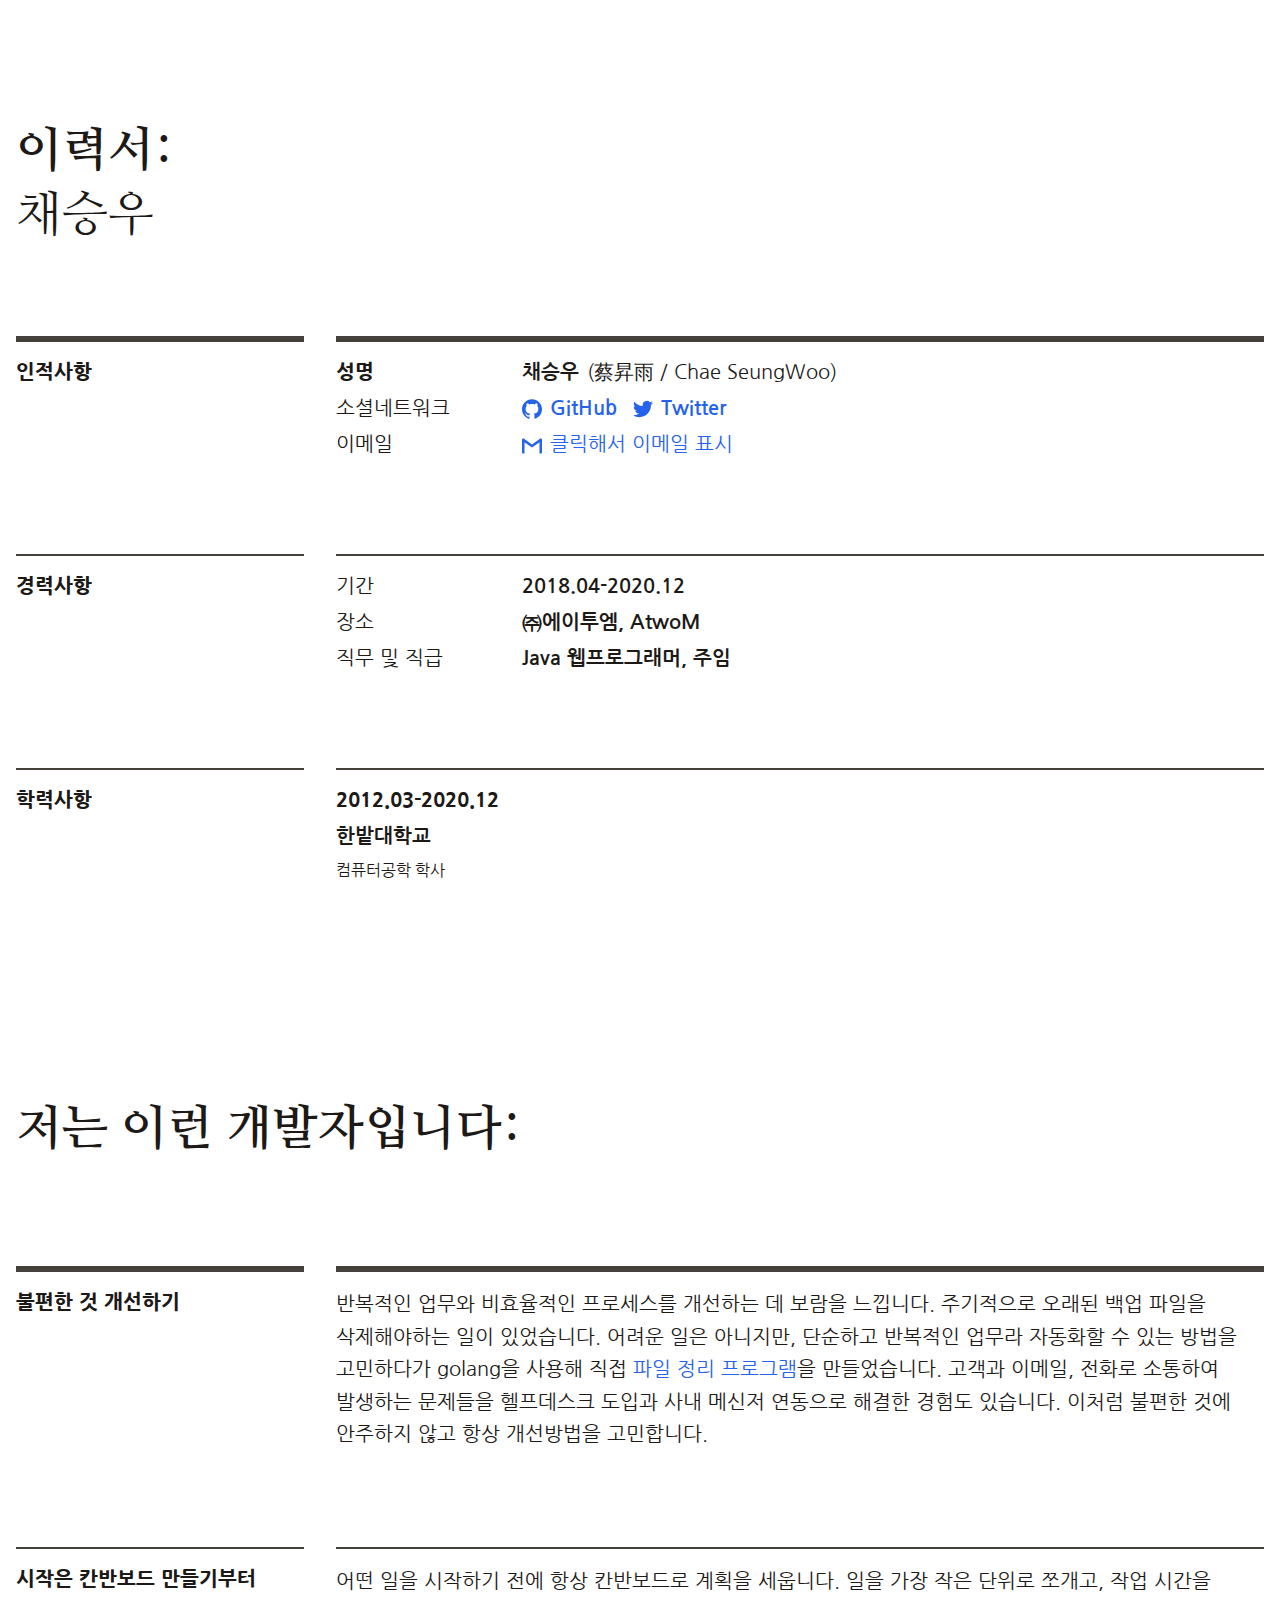
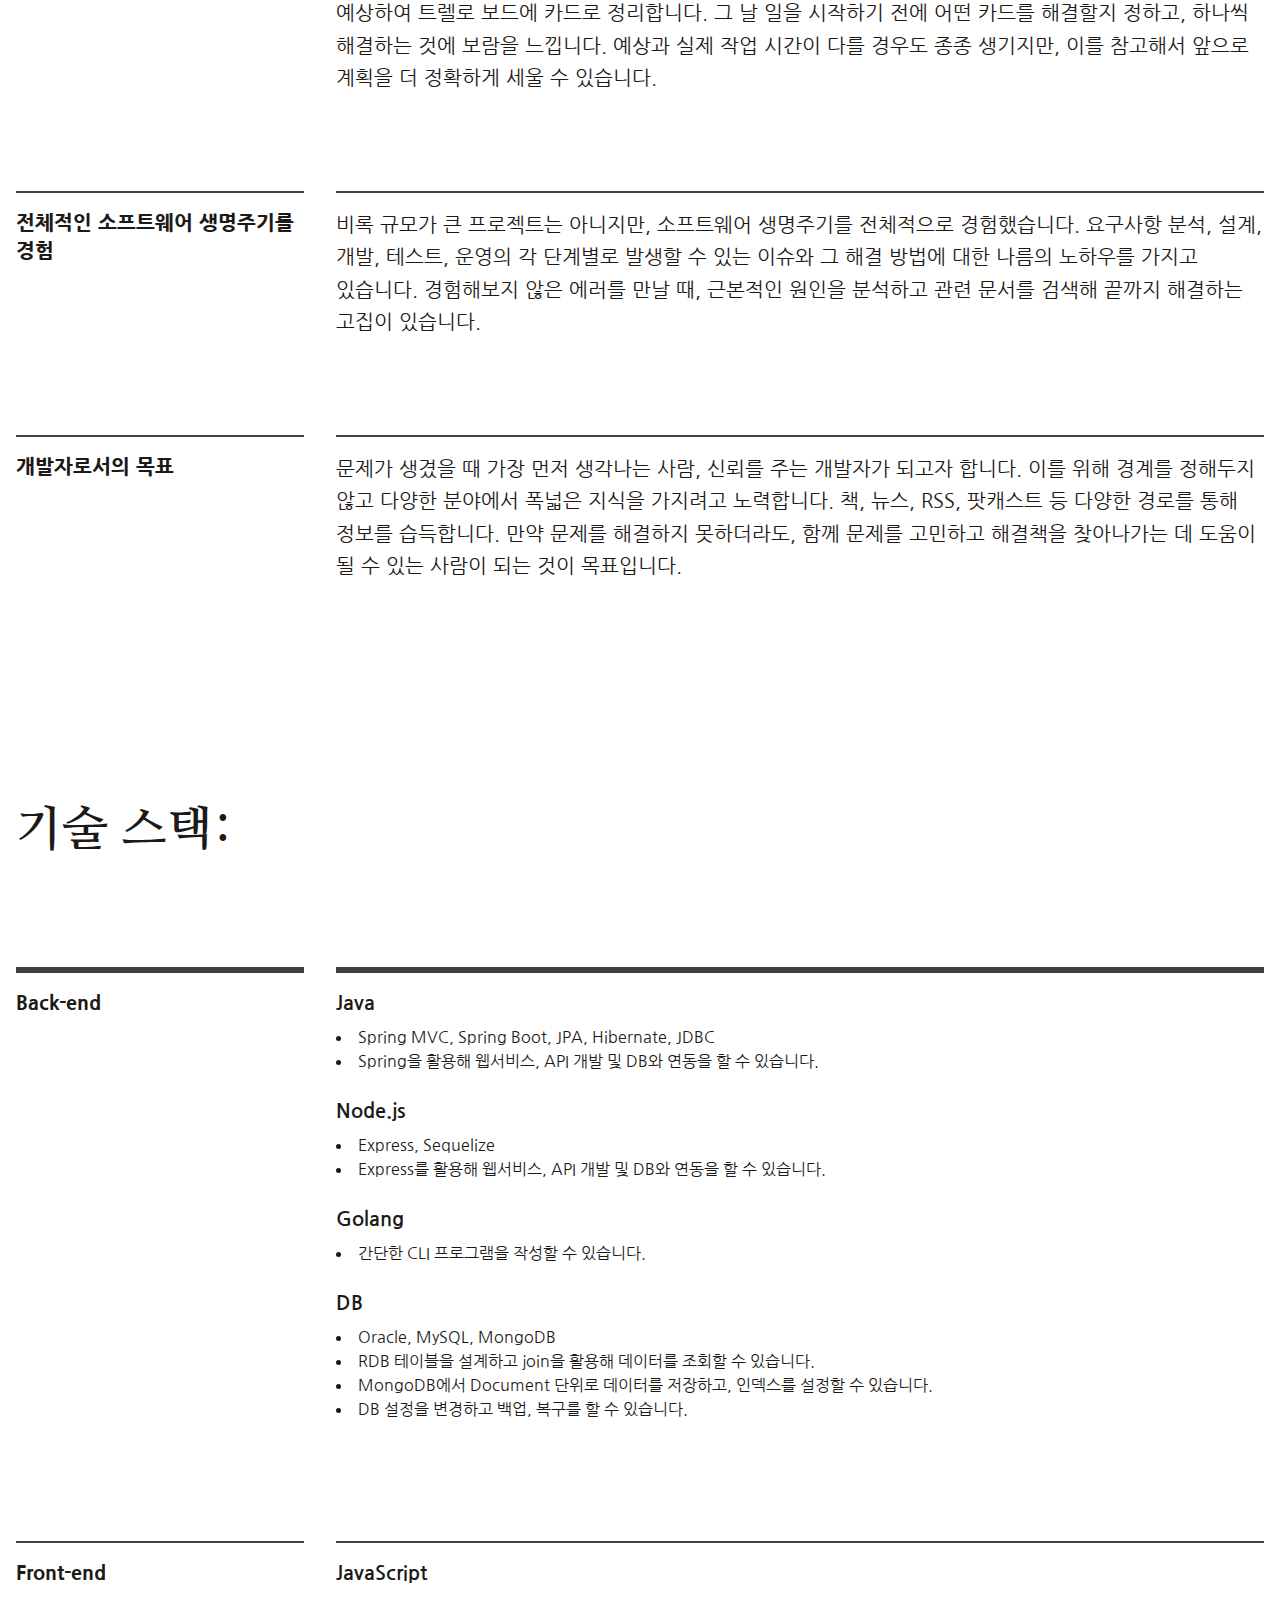
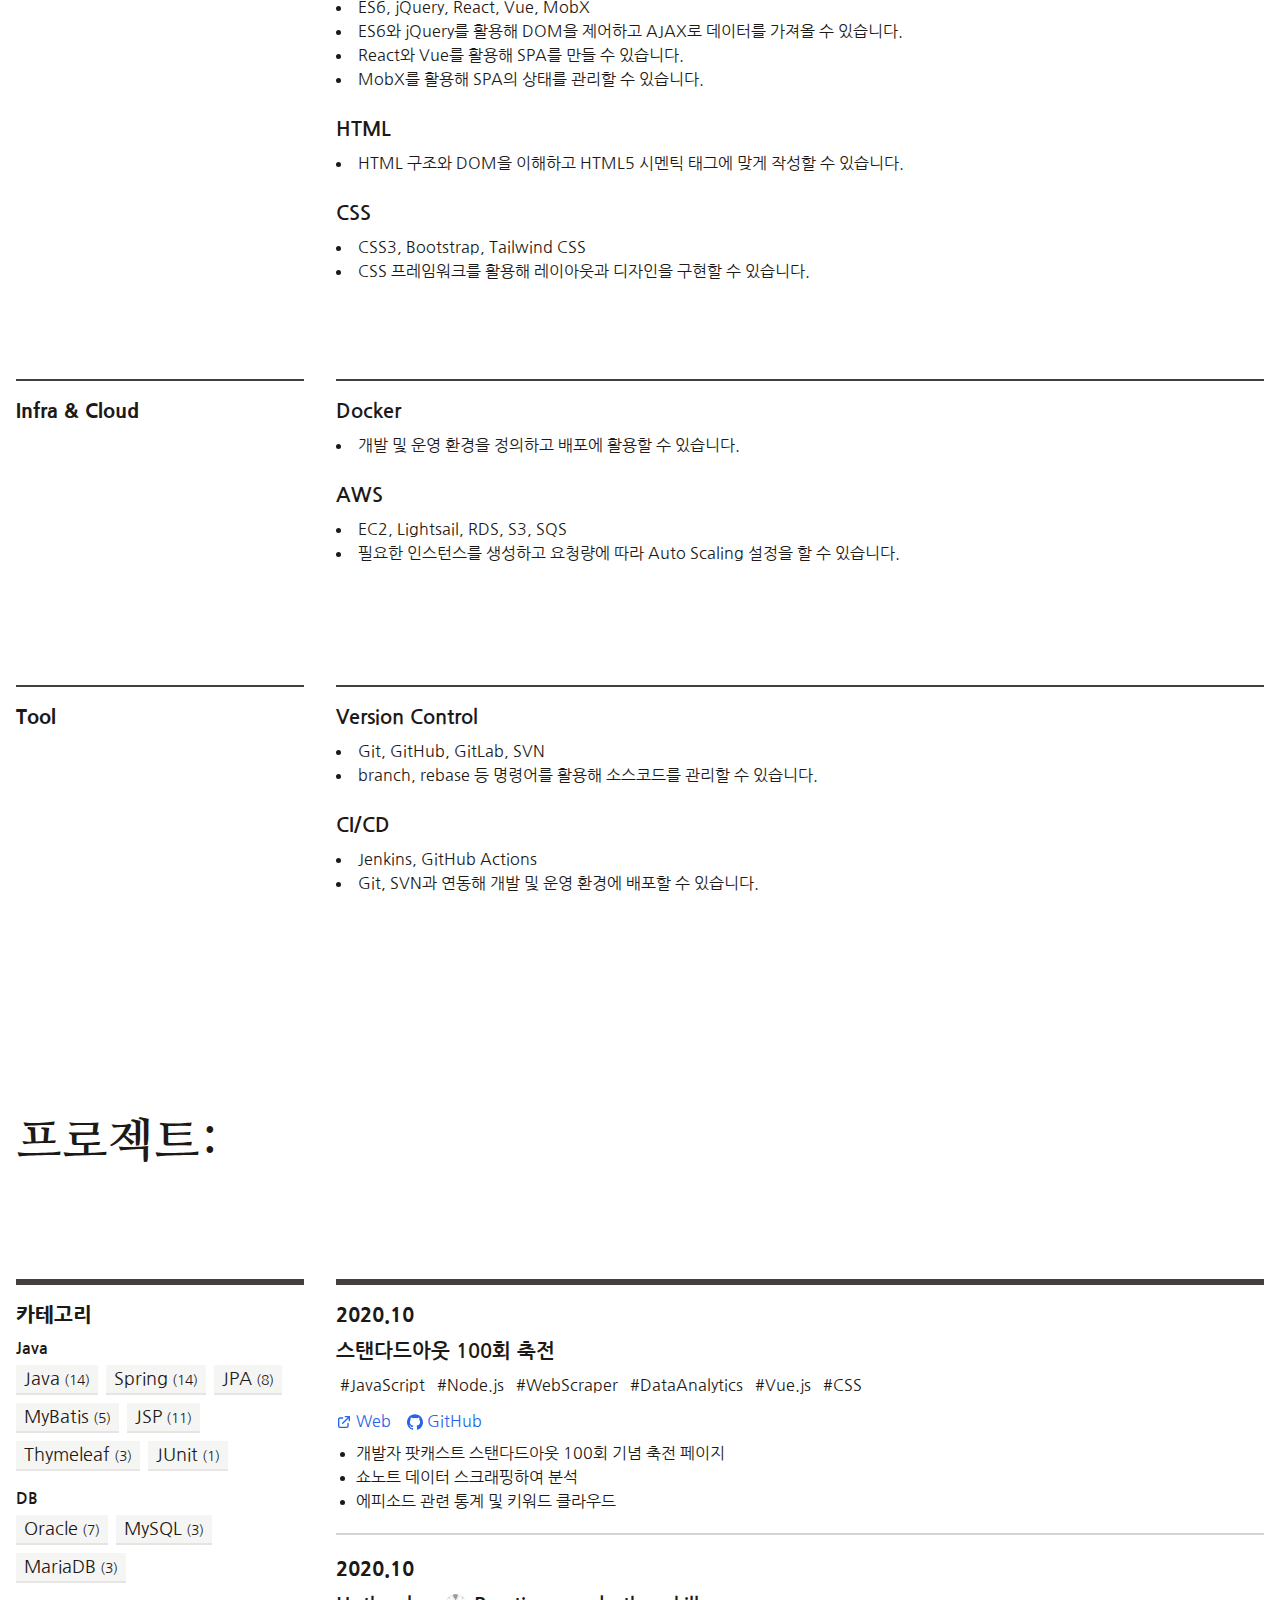
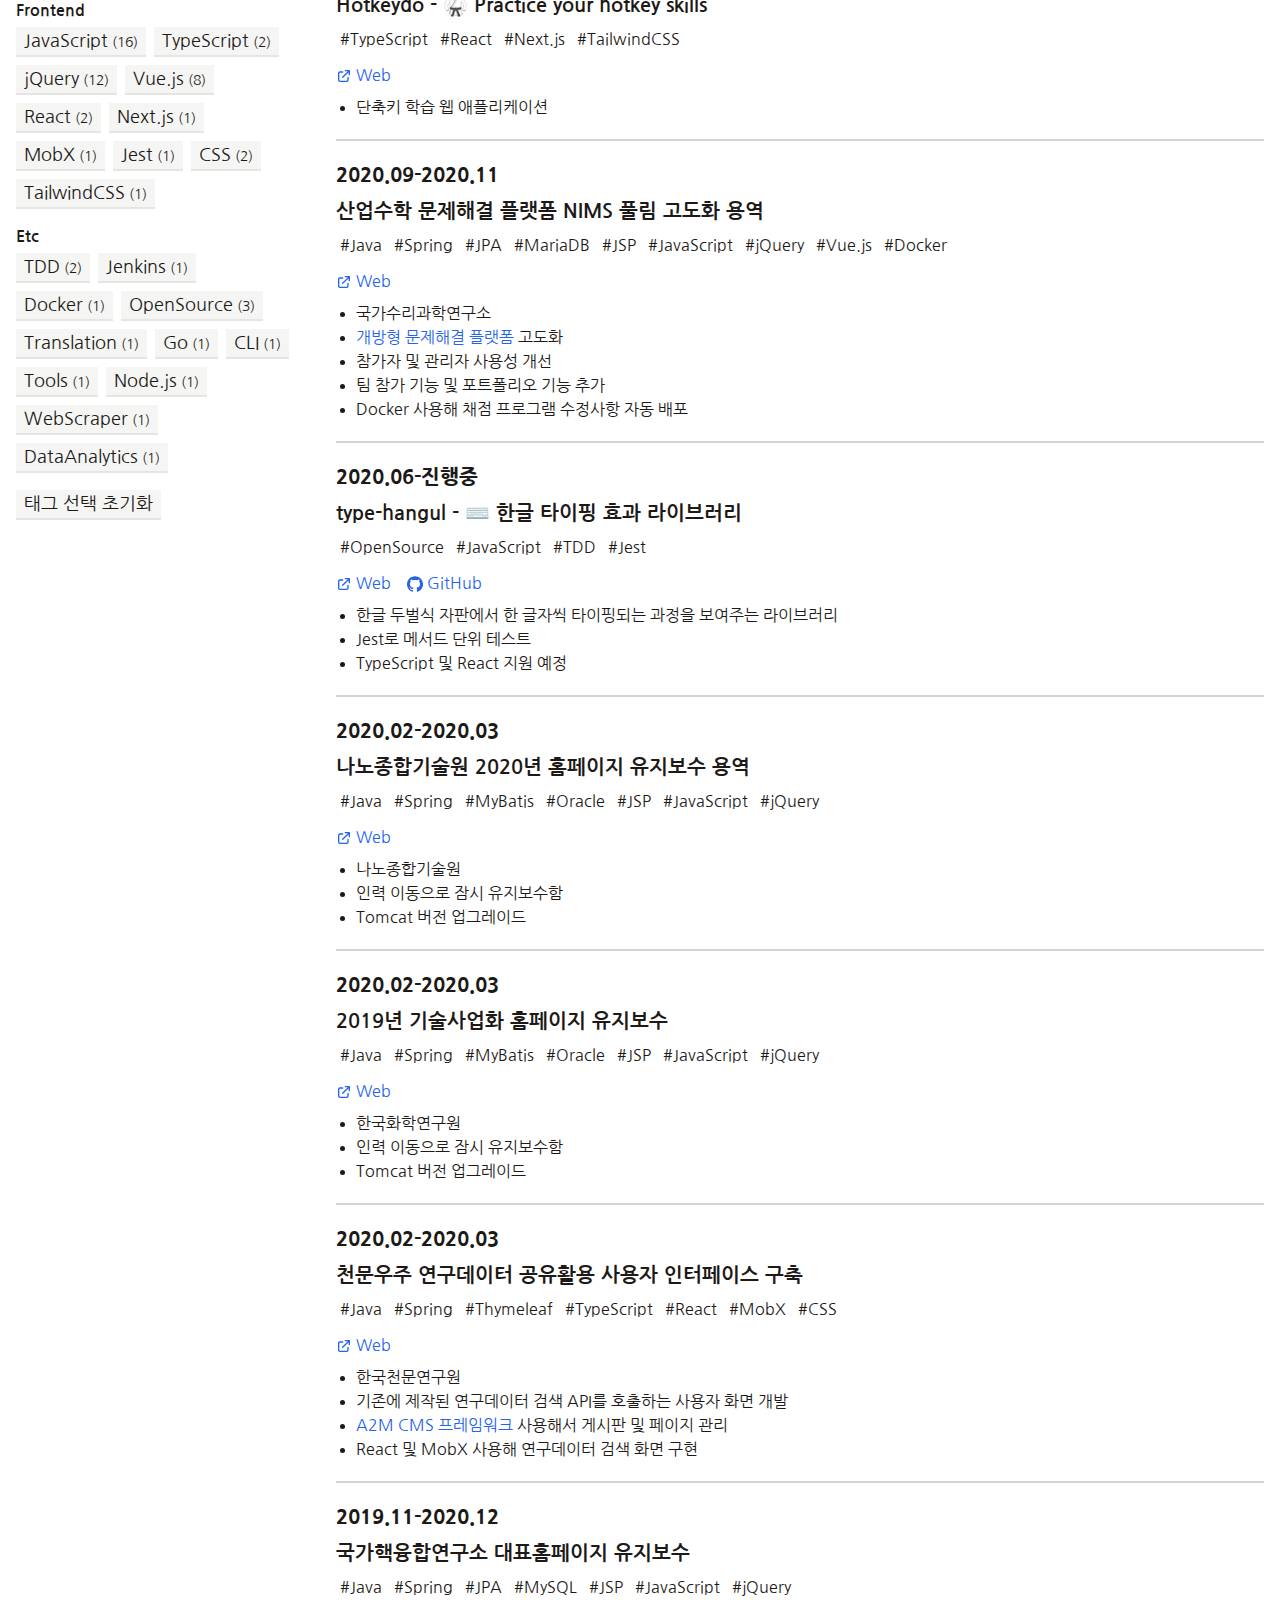
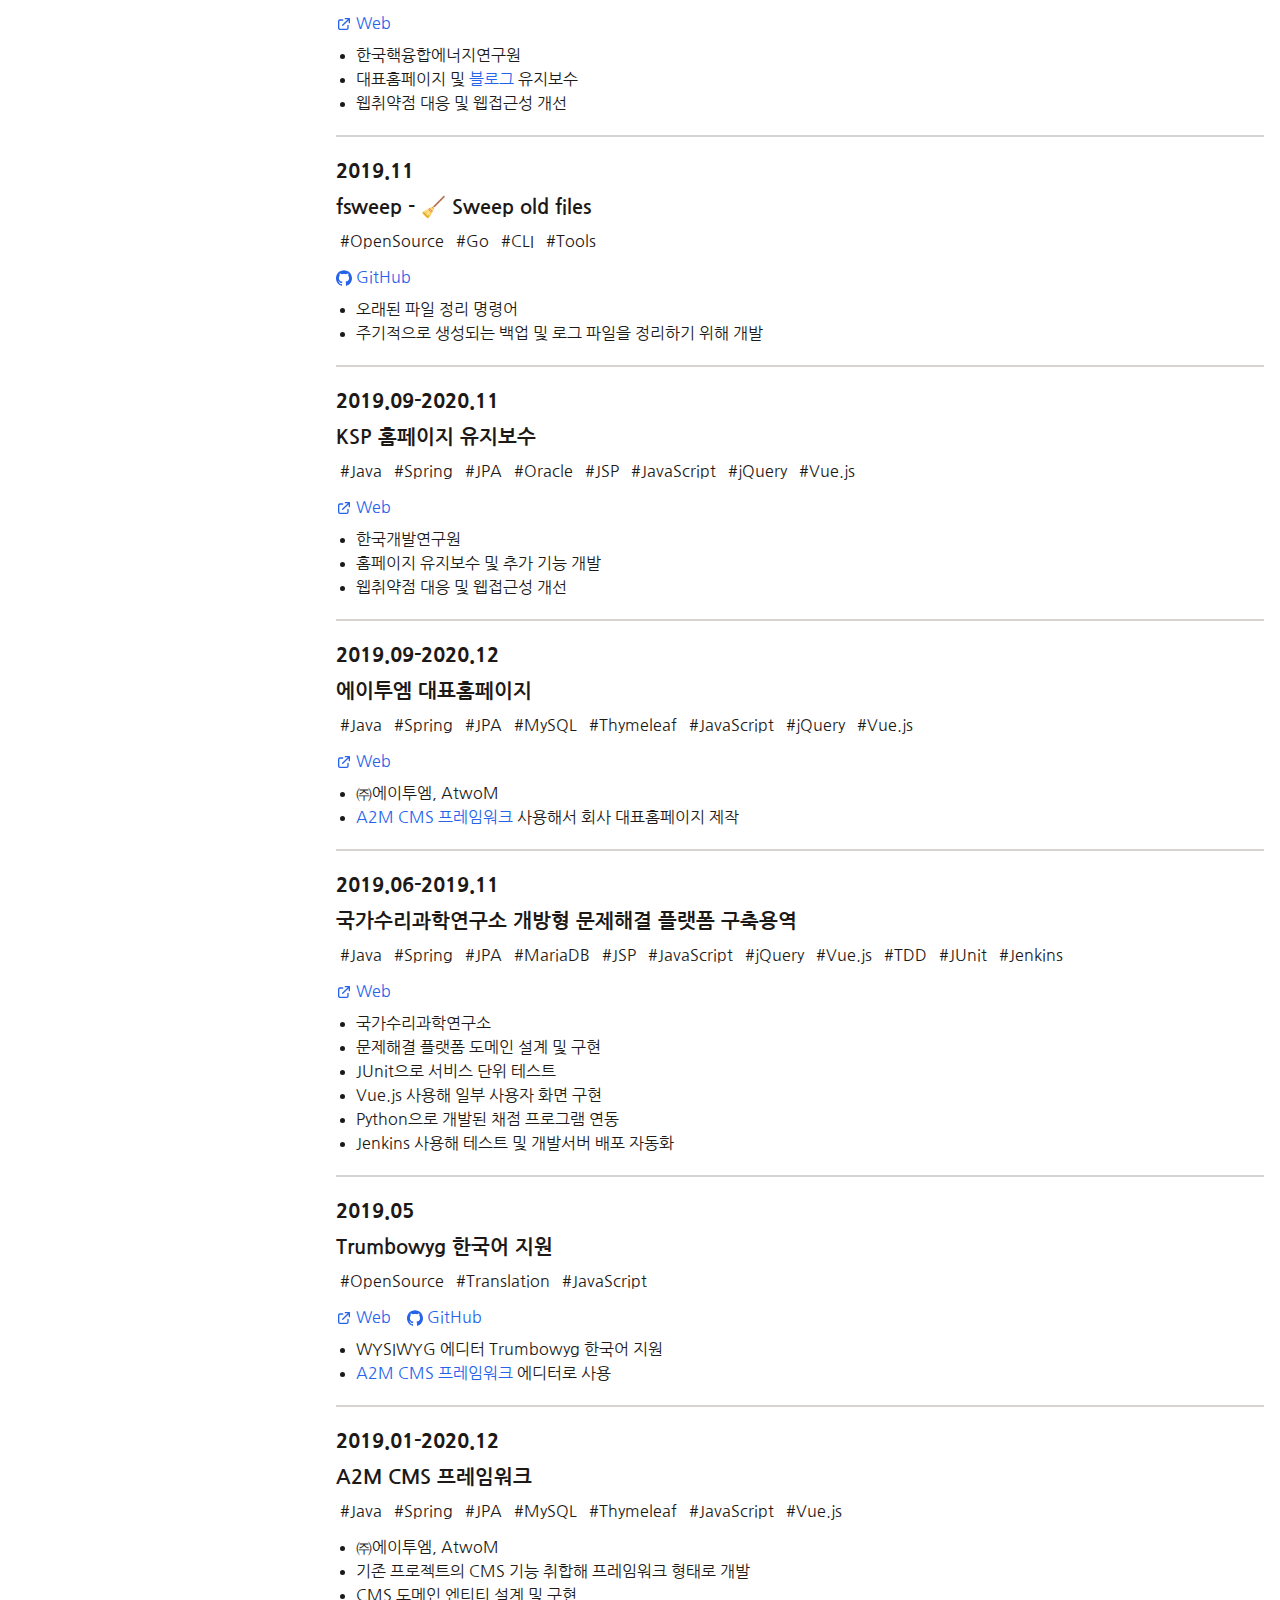
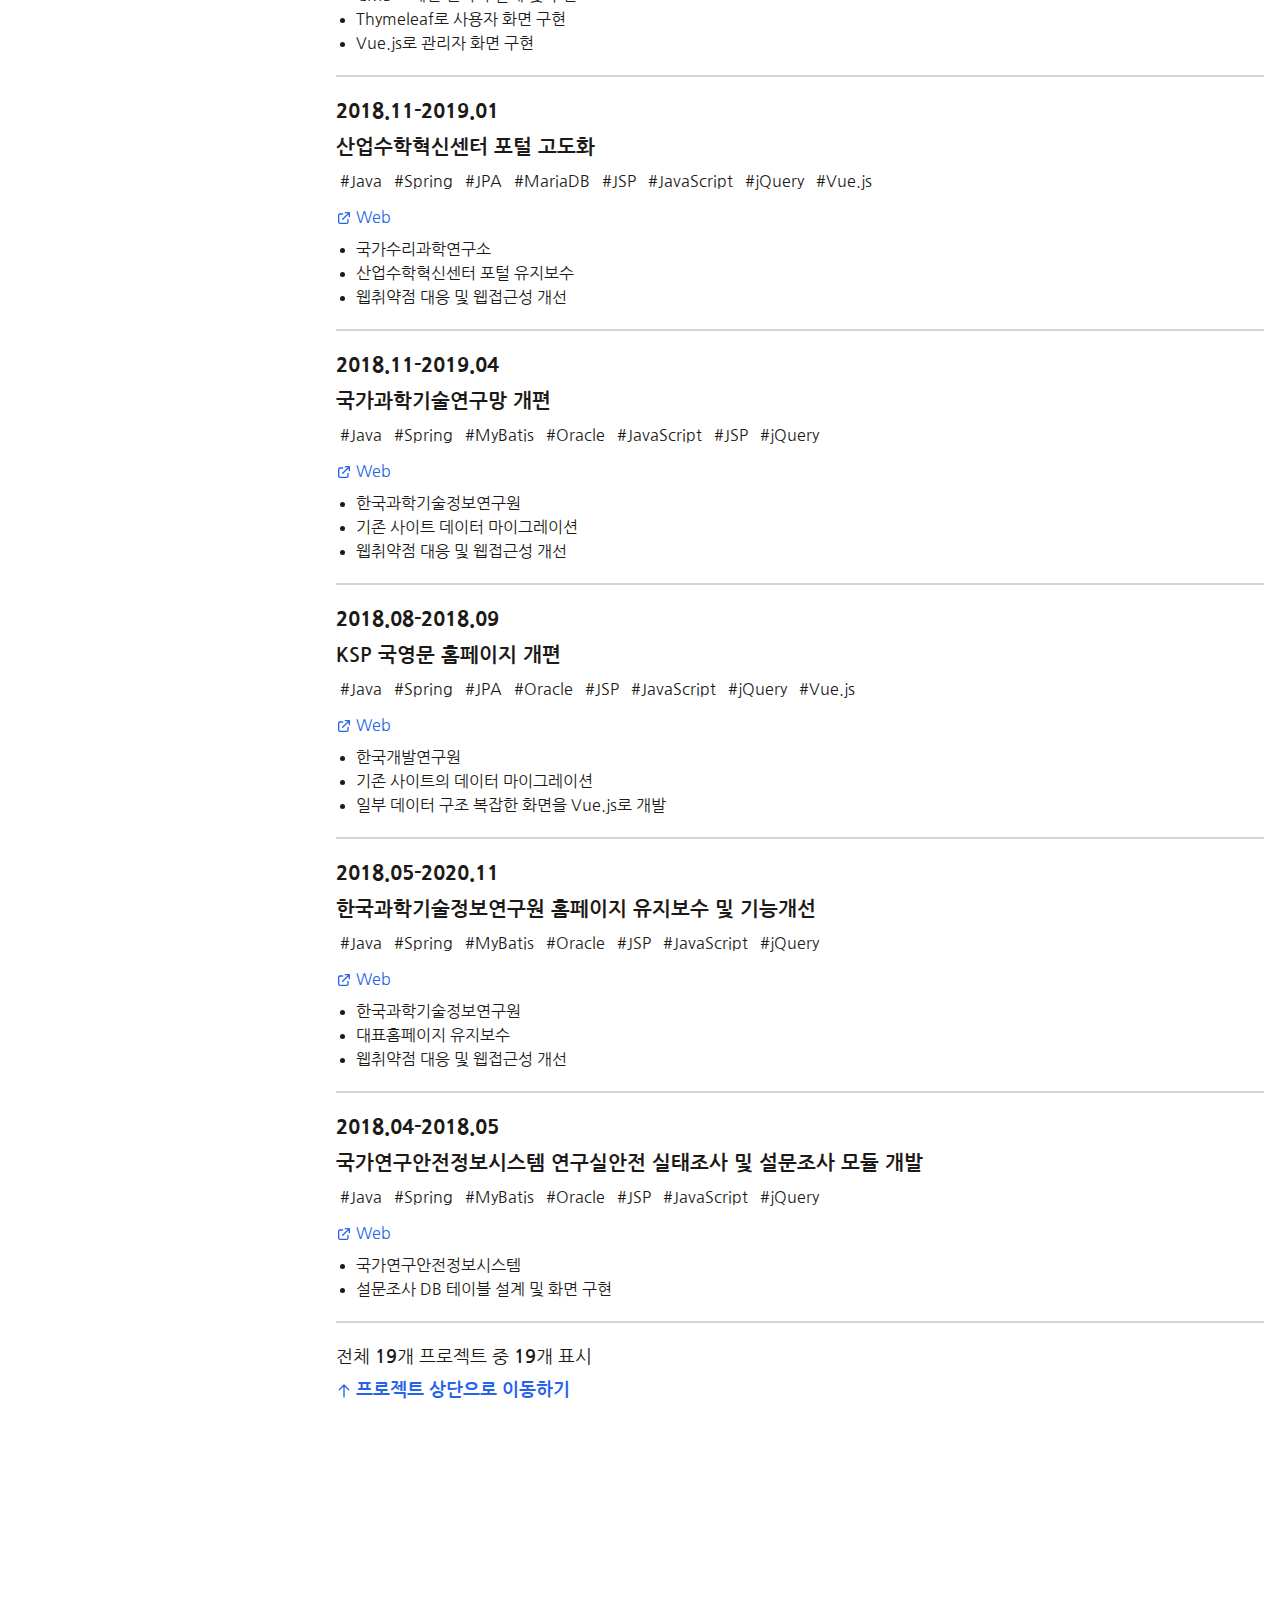
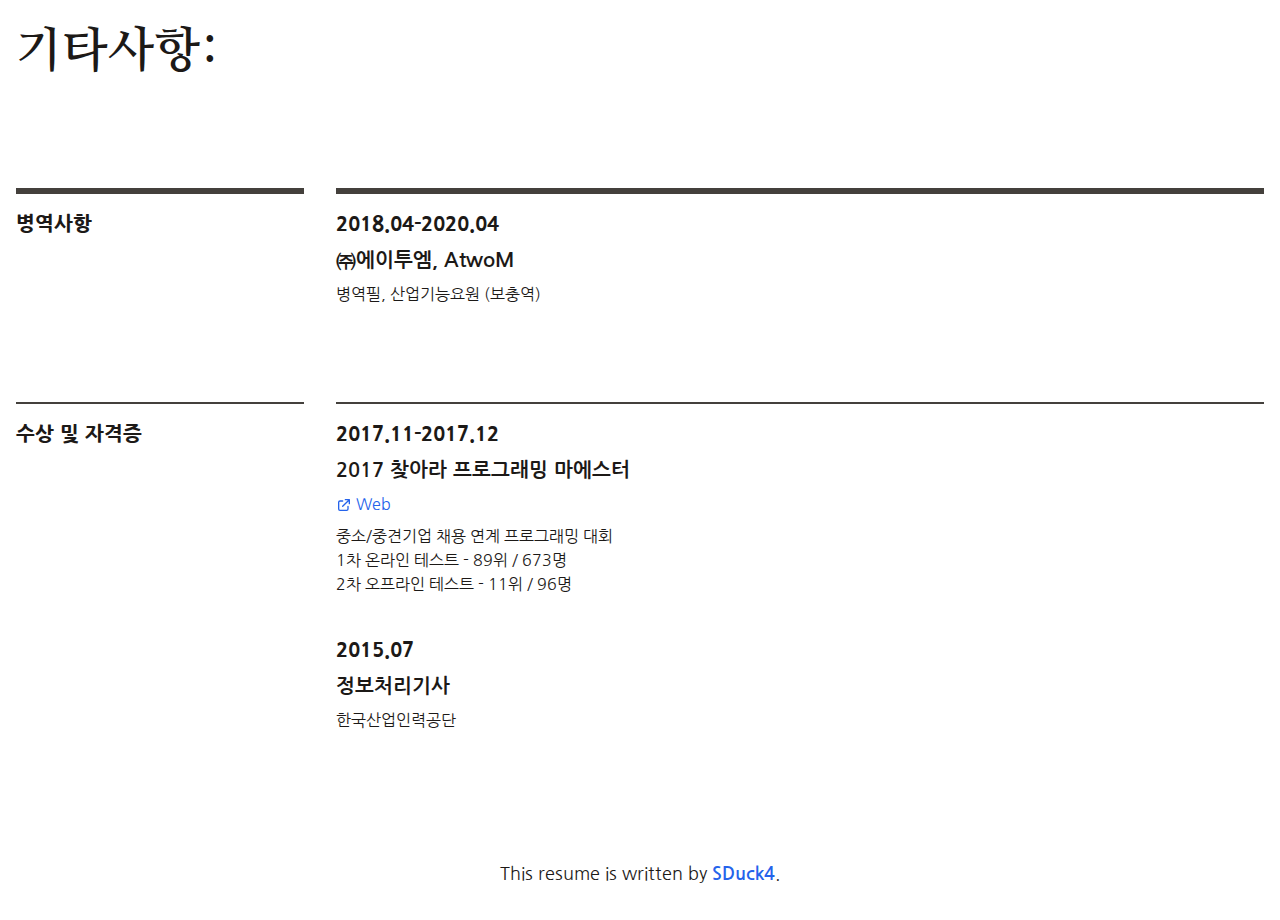
==== commit 85c5fd5f: "Update developer" ====
--- a/developer/index.html
+++ b/developer/index.html
@@ -1,11 +1,11 @@
-<!DOCTYPE html><html><head><meta name="viewport" content="width=device-width"/><meta charSet="utf-8"/><title>이력서: 채승우</title><meta name="next-head-count" content="3"/><link rel="preload" href="/developer/_next/static/css/6142126a59741f1548d2.css" as="style"/><link rel="stylesheet" href="/developer/_next/static/css/6142126a59741f1548d2.css" data-n-g=""/><noscript data-n-css=""></noscript><link rel="preload" href="/developer/_next/static/chunks/main-ec22a8eddd301f56c149.js" as="script"/><link rel="preload" href="/developer/_next/static/chunks/webpack-e067438c4cf4ef2ef178.js" as="script"/><link rel="preload" href="/developer/_next/static/chunks/framework.cdbdac0a36200f52203c.js" as="script"/><link rel="preload" href="/developer/_next/static/chunks/f6078781a05fe1bcb0902d23dbbb2662c8d200b3.df81a21173f1035f895a.js" as="script"/><link rel="preload" href="/developer/_next/static/chunks/pages/_app-0f7dc6e909b25ee5614b.js" as="script"/><link rel="preload" href="/developer/_next/static/chunks/0f1ac474.3febc725da045b754233.js" as="script"/><link rel="preload" href="/developer/_next/static/chunks/pages/index-850c2783bfab3a890eed.js" as="script"/></head><body><div id="__next"><div class="text-gray-900 dark:bg-gray-900 dark:text-gray-200"><main class="container mx-auto px-4"><div id="top" class="h-64 sm:h-96 flex items-center font-serif"><h1 class="text-4xl sm:text-6xl"><p class="font-bold mb-4 sm:mb-6">이력서:</p><p>채승우</p></h1></div><section id="personal" class="grid grid-cols-4 grid-rows-1 gap-4 sm:gap-8 mb-16 sm:mb-20 text-xl"><div class="col-span-4 sm:col-span-1 py-4 border-t-6 border-gray-700 dark:border-gray-400"><h2 class="font-extrabold">인적사항</h2></div><div class="col-span-4 sm:col-span-3 py-4 sm:border-t-6 border-gray-700 dark:border-gray-400"><div class="lg:flex lg:flex-row mb-4 lg:mb-2 last:mb-0"><div class="mb-1 lg:mb-0 lg:w-1/5 text-base lg:text-xl font-extrabold">성명</div><div class="lg:w-4/5 font-bold"><span class="mr-2">채승우</span><span class="font-normal">(<!-- -->蔡昇雨<!-- --> / <!-- -->Chae SeungWoo<!-- -->)</span></div></div><div class="lg:flex lg:flex-row mb-4 lg:mb-2 last:mb-0"><div class="mb-1 lg:mb-0 lg:w-1/5 text-base lg:text-xl font-normal">소셜네트워크</div><div class="lg:w-4/5 font-bold"><a href="https://github.com/SDuck4" target="_blank" rel="noopener noreferrer" class="mr-4"><svg class="fill-current inline-block h-5 w-5 mr-2" role="img" viewBox="0 0 24 24" xmlns="http://www.w3.org/2000/svg"><title>GitHub</title><path d="M12 .297c-6.63 0-12 5.373-12 12 0 5.303 3.438 9.8 8.205 11.385.6.113.82-.258.82-.577 0-.285-.01-1.04-.015-2.04-3.338.724-4.042-1.61-4.042-1.61C4.422 18.07 3.633 17.7 3.633 17.7c-1.087-.744.084-.729.084-.729 1.205.084 1.838 1.236 1.838 1.236 1.07 1.835 2.809 1.305 3.495.998.108-.776.417-1.305.76-1.605-2.665-.3-5.466-1.332-5.466-5.93 0-1.31.465-2.38 1.235-3.22-.135-.303-.54-1.523.105-3.176 0 0 1.005-.322 3.3 1.23.96-.267 1.98-.399 3-.405 1.02.006 2.04.138 3 .405 2.28-1.552 3.285-1.23 3.285-1.23.645 1.653.24 2.873.12 3.176.765.84 1.23 1.91 1.23 3.22 0 4.61-2.805 5.625-5.475 5.92.42.36.81 1.096.81 2.22 0 1.606-.015 2.896-.015 3.286 0 .315.21.69.825.57C20.565 22.092 24 17.592 24 12.297c0-6.627-5.373-12-12-12"></path></svg><span>GitHub</span></a><a href="https://twitter.com/sduck4" target="_blank" rel="noopener noreferrer" class="mr-4"><svg class="fill-current inline-block h-5 w-5 mr-2" role="img" xmlns="http://www.w3.org/2000/svg" viewBox="0 0 24 24"><title>Twitter</title><path d="M23.953 4.57a10 10 0 01-2.825.775 4.958 4.958 0 002.163-2.723c-.951.555-2.005.959-3.127 1.184a4.92 4.92 0 00-8.384 4.482C7.69 8.095 4.067 6.13 1.64 3.162a4.822 4.822 0 00-.666 2.475c0 1.71.87 3.213 2.188 4.096a4.904 4.904 0 01-2.228-.616v.06a4.923 4.923 0 003.946 4.827 4.996 4.996 0 01-2.212.085 4.936 4.936 0 004.604 3.417 9.867 9.867 0 01-6.102 2.105c-.39 0-.779-.023-1.17-.067a13.995 13.995 0 007.557 2.209c9.053 0 13.998-7.496 13.998-13.985 0-.21 0-.42-.015-.63A9.935 9.935 0 0024 4.59z"></path></svg><span>Twitter</span></a></div></div><div class="lg:flex lg:flex-row mb-4 lg:mb-2 last:mb-0"><div class="mb-1 lg:mb-0 lg:w-1/5 text-base lg:text-xl font-normal">이메일</div><div class="lg:w-4/5 font-bold"><button class="text-blue-600 dark:text-blue-500"><svg class="fill-current inline-block h-5 w-5 mr-2" role="img" viewBox="0 0 24 24" xmlns="http://www.w3.org/2000/svg"><title>Gmail</title><path d="M24 4.5v15c0 .85-.65 1.5-1.5 1.5H21V7.387l-9 6.463-9-6.463V21H1.5C.649 21 0 20.35 0 19.5v-15c0-.425.162-.8.431-1.068C.7 3.16 1.076 3 1.5 3H2l10 7.25L22 3h.5c.425 0 .8.162 1.069.432.27.268.431.643.431 1.068z"></path></svg><span class="lg:hidden">탭해서 이메일 표시</span><span class="hidden lg:inline">클릭해서 이메일 표시</span></button></div></div></div></section><section id="academic" class="grid grid-cols-4 grid-rows-1 gap-4 sm:gap-8 mb-16 sm:mb-20 text-xl"><div class="col-span-4 sm:col-span-1 py-4 border-t-2 border-gray-700 dark:border-gray-400"><h2 class="font-extrabold">학력사항</h2></div><div class="col-span-4 sm:col-span-3 py-4 sm:border-t-2 border-gray-700 dark:border-gray-400"><div class="mb-10 last:mb-0"><div class="mb-2 font-extrabold">2012.03<!-- -->-<!-- -->2020.12</div><div class="mb-2 font-bold">한밭대학교</div><div class="text-base"><p>컴퓨터공학 학사</p>
-</div></div></div></section><section id="career" class="grid grid-cols-4 grid-rows-1 gap-4 sm:gap-8 mb-16 sm:mb-20 text-xl"><div class="col-span-4 sm:col-span-1 py-4 border-t-6 border-gray-700 dark:border-gray-400"><h2 class="font-extrabold">경력사항</h2></div><div class="col-span-4 sm:col-span-3 py-4 sm:border-t-6 border-gray-700 dark:border-gray-400"><div class="mb-10 last:mb-0"><div class="lg:flex lg:flex-row mb-4 lg:mb-2 last:mb-0"><div class="mb-1 lg:mb-0 lg:w-1/5 text-base lg:text-xl font-normal">기간</div><div class="lg:w-4/5 font-bold">2018.04<!-- -->-<!-- -->2020.12</div></div><div class="lg:flex lg:flex-row mb-4 lg:mb-2 last:mb-0"><div class="mb-1 lg:mb-0 lg:w-1/5 text-base lg:text-xl font-normal">장소</div><div class="lg:w-4/5 font-bold">㈜에이투엠, AtwoM</div></div><div class="lg:flex lg:flex-row mb-4 lg:mb-2 last:mb-0"><div class="mb-1 lg:mb-0 lg:w-1/5 text-base lg:text-xl font-normal">직무 및 직급</div><div class="lg:w-4/5 font-bold">Java 웹프로그래머, 주임</div></div></div></div></section><section id="project" class="grid grid-cols-4 grid-rows-1 gap-4 sm:gap-8 mb-16 sm:mb-20 text-xl"><div class="col-span-4 sm:col-span-1 py-4 border-t-2 border-gray-700 dark:border-gray-400"><h2 class="font-extrabold">프로젝트</h2><div class="mt-2"><div class="mb-2"><div class="mb-1 font-bold text-base">Java</div><div class="text-lg"><button class="px-2 mr-2 mb-2 cursor-pointer border-b-2 border-gray-200 bg-gray-100 dark:border-gray-700 dark:bg-gray-800 hover:border-blue-200 hover:bg-blue-100 dark:hover:border-blue-600 dark:hover:bg-blue-700 undefined"><span class="mr-1">Java</span><span class="sr-only"> 선택</span><span class="text-sm">(<!-- -->14<!-- -->)</span></button><button class="px-2 mr-2 mb-2 cursor-pointer border-b-2 border-gray-200 bg-gray-100 dark:border-gray-700 dark:bg-gray-800 hover:border-blue-200 hover:bg-blue-100 dark:hover:border-blue-600 dark:hover:bg-blue-700 undefined"><span class="mr-1">Spring</span><span class="sr-only"> 선택</span><span class="text-sm">(<!-- -->14<!-- -->)</span></button><button class="px-2 mr-2 mb-2 cursor-pointer border-b-2 border-gray-200 bg-gray-100 dark:border-gray-700 dark:bg-gray-800 hover:border-blue-200 hover:bg-blue-100 dark:hover:border-blue-600 dark:hover:bg-blue-700 undefined"><span class="mr-1">JPA</span><span class="sr-only"> 선택</span><span class="text-sm">(<!-- -->8<!-- -->)</span></button><button class="px-2 mr-2 mb-2 cursor-pointer border-b-2 border-gray-200 bg-gray-100 dark:border-gray-700 dark:bg-gray-800 hover:border-blue-200 hover:bg-blue-100 dark:hover:border-blue-600 dark:hover:bg-blue-700 undefined"><span class="mr-1">MyBatis</span><span class="sr-only"> 선택</span><span class="text-sm">(<!-- -->5<!-- -->)</span></button><button class="px-2 mr-2 mb-2 cursor-pointer border-b-2 border-gray-200 bg-gray-100 dark:border-gray-700 dark:bg-gray-800 hover:border-blue-200 hover:bg-blue-100 dark:hover:border-blue-600 dark:hover:bg-blue-700 undefined"><span class="mr-1">JSP</span><span class="sr-only"> 선택</span><span class="text-sm">(<!-- -->11<!-- -->)</span></button><button class="px-2 mr-2 mb-2 cursor-pointer border-b-2 border-gray-200 bg-gray-100 dark:border-gray-700 dark:bg-gray-800 hover:border-blue-200 hover:bg-blue-100 dark:hover:border-blue-600 dark:hover:bg-blue-700 undefined"><span class="mr-1">Thymeleaf</span><span class="sr-only"> 선택</span><span class="text-sm">(<!-- -->3<!-- -->)</span></button><button class="px-2 mr-2 mb-2 cursor-pointer border-b-2 border-gray-200 bg-gray-100 dark:border-gray-700 dark:bg-gray-800 hover:border-blue-200 hover:bg-blue-100 dark:hover:border-blue-600 dark:hover:bg-blue-700 undefined"><span class="mr-1">JUnit</span><span class="sr-only"> 선택</span><span class="text-sm">(<!-- -->1<!-- -->)</span></button></div></div><div class="mb-2"><div class="mb-1 font-bold text-base">DB</div><div class="text-lg"><button class="px-2 mr-2 mb-2 cursor-pointer border-b-2 border-gray-200 bg-gray-100 dark:border-gray-700 dark:bg-gray-800 hover:border-blue-200 hover:bg-blue-100 dark:hover:border-blue-600 dark:hover:bg-blue-700 undefined"><span class="mr-1">Oracle</span><span class="sr-only"> 선택</span><span class="text-sm">(<!-- -->7<!-- -->)</span></button><button class="px-2 mr-2 mb-2 cursor-pointer border-b-2 border-gray-200 bg-gray-100 dark:border-gray-700 dark:bg-gray-800 hover:border-blue-200 hover:bg-blue-100 dark:hover:border-blue-600 dark:hover:bg-blue-700 undefined"><span class="mr-1">MySQL</span><span class="sr-only"> 선택</span><span class="text-sm">(<!-- -->3<!-- -->)</span></button><button class="px-2 mr-2 mb-2 cursor-pointer border-b-2 border-gray-200 bg-gray-100 dark:border-gray-700 dark:bg-gray-800 hover:border-blue-200 hover:bg-blue-100 dark:hover:border-blue-600 dark:hover:bg-blue-700 undefined"><span class="mr-1">MariaDB</span><span class="sr-only"> 선택</span><span class="text-sm">(<!-- -->3<!-- -->)</span></button></div></div><div class="mb-2"><div class="mb-1 font-bold text-base">Frontend</div><div class="text-lg"><button class="px-2 mr-2 mb-2 cursor-pointer border-b-2 border-gray-200 bg-gray-100 dark:border-gray-700 dark:bg-gray-800 hover:border-blue-200 hover:bg-blue-100 dark:hover:border-blue-600 dark:hover:bg-blue-700 undefined"><span class="mr-1">JavaScript</span><span class="sr-only"> 선택</span><span class="text-sm">(<!-- -->16<!-- -->)</span></button><button class="px-2 mr-2 mb-2 cursor-pointer border-b-2 border-gray-200 bg-gray-100 dark:border-gray-700 dark:bg-gray-800 hover:border-blue-200 hover:bg-blue-100 dark:hover:border-blue-600 dark:hover:bg-blue-700 undefined"><span class="mr-1">TypeScript</span><span class="sr-only"> 선택</span><span class="text-sm">(<!-- -->2<!-- -->)</span></button><button class="px-2 mr-2 mb-2 cursor-pointer border-b-2 border-gray-200 bg-gray-100 dark:border-gray-700 dark:bg-gray-800 hover:border-blue-200 hover:bg-blue-100 dark:hover:border-blue-600 dark:hover:bg-blue-700 undefined"><span class="mr-1">jQuery</span><span class="sr-only"> 선택</span><span class="text-sm">(<!-- -->12<!-- -->)</span></button><button class="px-2 mr-2 mb-2 cursor-pointer border-b-2 border-gray-200 bg-gray-100 dark:border-gray-700 dark:bg-gray-800 hover:border-blue-200 hover:bg-blue-100 dark:hover:border-blue-600 dark:hover:bg-blue-700 undefined"><span class="mr-1">Vue.js</span><span class="sr-only"> 선택</span><span class="text-sm">(<!-- -->8<!-- -->)</span></button><button class="px-2 mr-2 mb-2 cursor-pointer border-b-2 border-gray-200 bg-gray-100 dark:border-gray-700 dark:bg-gray-800 hover:border-blue-200 hover:bg-blue-100 dark:hover:border-blue-600 dark:hover:bg-blue-700 undefined"><span class="mr-1">React</span><span class="sr-only"> 선택</span><span class="text-sm">(<!-- -->2<!-- -->)</span></button><button class="px-2 mr-2 mb-2 cursor-pointer border-b-2 border-gray-200 bg-gray-100 dark:border-gray-700 dark:bg-gray-800 hover:border-blue-200 hover:bg-blue-100 dark:hover:border-blue-600 dark:hover:bg-blue-700 undefined"><span class="mr-1">Next.js</span><span class="sr-only"> 선택</span><span class="text-sm">(<!-- -->1<!-- -->)</span></button><button class="px-2 mr-2 mb-2 cursor-pointer border-b-2 border-gray-200 bg-gray-100 dark:border-gray-700 dark:bg-gray-800 hover:border-blue-200 hover:bg-blue-100 dark:hover:border-blue-600 dark:hover:bg-blue-700 undefined"><span class="mr-1">MobX</span><span class="sr-only"> 선택</span><span class="text-sm">(<!-- -->1<!-- -->)</span></button><button class="px-2 mr-2 mb-2 cursor-pointer border-b-2 border-gray-200 bg-gray-100 dark:border-gray-700 dark:bg-gray-800 hover:border-blue-200 hover:bg-blue-100 dark:hover:border-blue-600 dark:hover:bg-blue-700 undefined"><span class="mr-1">Jest</span><span class="sr-only"> 선택</span><span class="text-sm">(<!-- -->1<!-- -->)</span></button><button class="px-2 mr-2 mb-2 cursor-pointer border-b-2 border-gray-200 bg-gray-100 dark:border-gray-700 dark:bg-gray-800 hover:border-blue-200 hover:bg-blue-100 dark:hover:border-blue-600 dark:hover:bg-blue-700 undefined"><span class="mr-1">CSS</span><span class="sr-only"> 선택</span><span class="text-sm">(<!-- -->2<!-- -->)</span></button><button class="px-2 mr-2 mb-2 cursor-pointer border-b-2 border-gray-200 bg-gray-100 dark:border-gray-700 dark:bg-gray-800 hover:border-blue-200 hover:bg-blue-100 dark:hover:border-blue-600 dark:hover:bg-blue-700 undefined"><span class="mr-1">TailwindCSS</span><span class="sr-only"> 선택</span><span class="text-sm">(<!-- -->1<!-- -->)</span></button></div></div><div class="mb-2"><div class="mb-1 font-bold text-base">Etc</div><div class="text-lg"><button class="px-2 mr-2 mb-2 cursor-pointer border-b-2 border-gray-200 bg-gray-100 dark:border-gray-700 dark:bg-gray-800 hover:border-blue-200 hover:bg-blue-100 dark:hover:border-blue-600 dark:hover:bg-blue-700 undefined"><span class="mr-1">TDD</span><span class="sr-only"> 선택</span><span class="text-sm">(<!-- -->2<!-- -->)</span></button><button class="px-2 mr-2 mb-2 cursor-pointer border-b-2 border-gray-200 bg-gray-100 dark:border-gray-700 dark:bg-gray-800 hover:border-blue-200 hover:bg-blue-100 dark:hover:border-blue-600 dark:hover:bg-blue-700 undefined"><span class="mr-1">Jenkins</span><span class="sr-only"> 선택</span><span class="text-sm">(<!-- -->1<!-- -->)</span></button><button class="px-2 mr-2 mb-2 cursor-pointer border-b-2 border-gray-200 bg-gray-100 dark:border-gray-700 dark:bg-gray-800 hover:border-blue-200 hover:bg-blue-100 dark:hover:border-blue-600 dark:hover:bg-blue-700 undefined"><span class="mr-1">Docker</span><span class="sr-only"> 선택</span><span class="text-sm">(<!-- -->1<!-- -->)</span></button><button class="px-2 mr-2 mb-2 cursor-pointer border-b-2 border-gray-200 bg-gray-100 dark:border-gray-700 dark:bg-gray-800 hover:border-blue-200 hover:bg-blue-100 dark:hover:border-blue-600 dark:hover:bg-blue-700 undefined"><span class="mr-1">OpenSource</span><span class="sr-only"> 선택</span><span class="text-sm">(<!-- -->3<!-- -->)</span></button><button class="px-2 mr-2 mb-2 cursor-pointer border-b-2 border-gray-200 bg-gray-100 dark:border-gray-700 dark:bg-gray-800 hover:border-blue-200 hover:bg-blue-100 dark:hover:border-blue-600 dark:hover:bg-blue-700 undefined"><span class="mr-1">Translation</span><span class="sr-only"> 선택</span><span class="text-sm">(<!-- -->1<!-- -->)</span></button><button class="px-2 mr-2 mb-2 cursor-pointer border-b-2 border-gray-200 bg-gray-100 dark:border-gray-700 dark:bg-gray-800 hover:border-blue-200 hover:bg-blue-100 dark:hover:border-blue-600 dark:hover:bg-blue-700 undefined"><span class="mr-1">Go</span><span class="sr-only"> 선택</span><span class="text-sm">(<!-- -->1<!-- -->)</span></button><button class="px-2 mr-2 mb-2 cursor-pointer border-b-2 border-gray-200 bg-gray-100 dark:border-gray-700 dark:bg-gray-800 hover:border-blue-200 hover:bg-blue-100 dark:hover:border-blue-600 dark:hover:bg-blue-700 undefined"><span class="mr-1">CLI</span><span class="sr-only"> 선택</span><span class="text-sm">(<!-- -->1<!-- -->)</span></button><button class="px-2 mr-2 mb-2 cursor-pointer border-b-2 border-gray-200 bg-gray-100 dark:border-gray-700 dark:bg-gray-800 hover:border-blue-200 hover:bg-blue-100 dark:hover:border-blue-600 dark:hover:bg-blue-700 undefined"><span class="mr-1">Tools</span><span class="sr-only"> 선택</span><span class="text-sm">(<!-- -->1<!-- -->)</span></button><button class="px-2 mr-2 mb-2 cursor-pointer border-b-2 border-gray-200 bg-gray-100 dark:border-gray-700 dark:bg-gray-800 hover:border-blue-200 hover:bg-blue-100 dark:hover:border-blue-600 dark:hover:bg-blue-700 undefined"><span class="mr-1">Node.js</span><span class="sr-only"> 선택</span><span class="text-sm">(<!-- -->1<!-- -->)</span></button><button class="px-2 mr-2 mb-2 cursor-pointer border-b-2 border-gray-200 bg-gray-100 dark:border-gray-700 dark:bg-gray-800 hover:border-blue-200 hover:bg-blue-100 dark:hover:border-blue-600 dark:hover:bg-blue-700 undefined"><span class="mr-1">WebScraper</span><span class="sr-only"> 선택</span><span class="text-sm">(<!-- -->1<!-- -->)</span></button><button class="px-2 mr-2 mb-2 cursor-pointer border-b-2 border-gray-200 bg-gray-100 dark:border-gray-700 dark:bg-gray-800 hover:border-blue-200 hover:bg-blue-100 dark:hover:border-blue-600 dark:hover:bg-blue-700 undefined"><span class="mr-1">DataAnalytics</span><span class="sr-only"> 선택</span><span class="text-sm">(<!-- -->1<!-- -->)</span></button></div></div><button class="px-2 mr-2 mb-2 cursor-pointer border-b-2 border-gray-200 bg-gray-100 dark:border-gray-700 dark:bg-gray-800 hover:border-blue-200 hover:bg-blue-100 dark:hover:border-blue-600 dark:hover:bg-blue-700 text-lg">태그 선택 초기화</button></div></div><div class="col-span-4 sm:col-span-3 py-4 sm:border-t-2 border-gray-700 dark:border-gray-400"><div id="stdoutfm-100th" class="pb-5 mb-5 last:mb-0 border-b-2 border-gray-300 dark:border-gray-600"><div class="mb-2 font-extrabold">2020.10</div><div class="mb-2 font-bold">스탠다드아웃 100회 축전</div><div class="mb-2 text-base"><div class="px-1 mr-1 mb-1 inline-block ">#<!-- -->JavaScript</div><div class="px-1 mr-1 mb-1 inline-block ">#<!-- -->Node.js</div><div class="px-1 mr-1 mb-1 inline-block ">#<!-- -->WebScraper</div><div class="px-1 mr-1 mb-1 inline-block ">#<!-- -->DataAnalytics</div><div class="px-1 mr-1 mb-1 inline-block ">#<!-- -->Vue.js</div><div class="px-1 mr-1 mb-1 inline-block ">#<!-- -->CSS</div></div><div class="mb-2 text-base"><a href="https://sduck4.github.io/stdout.fm-100th/" target="_blank" rel="noopener noreferrer" class="mr-4"><svg class="inline-block h-4 w-4 mr-1" xmlns="http://www.w3.org/2000/svg" fill="none" viewBox="0 0 24 24" stroke="currentColor"><path stroke-linecap="round" stroke-linejoin="round" stroke-width="2" d="M10 6H6a2 2 0 00-2 2v10a2 2 0 002 2h10a2 2 0 002-2v-4M14 4h6m0 0v6m0-6L10 14"></path></svg><span>Web</span></a><a href="https://github.com/SDuck4/stdout.fm-100th" target="_blank" rel="noopener noreferrer" class="mr-4"><svg class="fill-current inline-block h-4 w-4 mr-1" role="img" viewBox="0 0 24 24" xmlns="http://www.w3.org/2000/svg"><title>GitHub</title><path d="M12 .297c-6.63 0-12 5.373-12 12 0 5.303 3.438 9.8 8.205 11.385.6.113.82-.258.82-.577 0-.285-.01-1.04-.015-2.04-3.338.724-4.042-1.61-4.042-1.61C4.422 18.07 3.633 17.7 3.633 17.7c-1.087-.744.084-.729.084-.729 1.205.084 1.838 1.236 1.838 1.236 1.07 1.835 2.809 1.305 3.495.998.108-.776.417-1.305.76-1.605-2.665-.3-5.466-1.332-5.466-5.93 0-1.31.465-2.38 1.235-3.22-.135-.303-.54-1.523.105-3.176 0 0 1.005-.322 3.3 1.23.96-.267 1.98-.399 3-.405 1.02.006 2.04.138 3 .405 2.28-1.552 3.285-1.23 3.285-1.23.645 1.653.24 2.873.12 3.176.765.84 1.23 1.91 1.23 3.22 0 4.61-2.805 5.625-5.475 5.92.42.36.81 1.096.81 2.22 0 1.606-.015 2.896-.015 3.286 0 .315.21.69.825.57C20.565 22.092 24 17.592 24 12.297c0-6.627-5.373-12-12-12"></path></svg><span>GitHub</span></a></div><div class="text-base"><div class="pl-5"><ul class="list-disc"><li><p>개발자 팟캐스트 스탠다드아웃 100회 기념 축전 페이지</p>
+<!DOCTYPE html><html><head><meta name="viewport" content="width=device-width"/><meta charSet="utf-8"/><title>이력서: 채승우</title><meta name="next-head-count" content="3"/><link rel="preload" href="/developer/_next/static/css/33d7423552953b10b725.css" as="style"/><link rel="stylesheet" href="/developer/_next/static/css/33d7423552953b10b725.css" data-n-g=""/><noscript data-n-css=""></noscript><link rel="preload" href="/developer/_next/static/chunks/main-a0e01fff233ceddaba5d.js" as="script"/><link rel="preload" href="/developer/_next/static/chunks/webpack-e067438c4cf4ef2ef178.js" as="script"/><link rel="preload" href="/developer/_next/static/chunks/framework.cdbdac0a36200f52203c.js" as="script"/><link rel="preload" href="/developer/_next/static/chunks/f6078781a05fe1bcb0902d23dbbb2662c8d200b3.e3e1b3f71650d7dd19da.js" as="script"/><link rel="preload" href="/developer/_next/static/chunks/pages/_app-f97e849cb59229693cbc.js" as="script"/><link rel="preload" href="/developer/_next/static/chunks/0f1ac474.3febc725da045b754233.js" as="script"/><link rel="preload" href="/developer/_next/static/chunks/pages/index-cadb8bb7a1a8926e69c4.js" as="script"/></head><body><div id="__next"><div class="text-gray-900 dark:bg-gray-900 dark:text-gray-200"><main class="container mx-auto px-4"><div id="top" class="pt-24 pb-16 sm:pt-32 sm:pb-24 font-serif"><h1 class="text-4xl sm:text-5xl 2xl:text-6xl leading-tight"><p class="font-bold mb-2 sm:mb-4">이력서:</p><p class="mt-2 sm:mt-4">채승우</p></h1></div><section id="personal" class="grid grid-cols-4 grid-rows-1 gap-4 sm:gap-8 mb-16 sm:mb-20 text-xl"><div class="col-span-4 sm:col-span-1 py-4 border-t-6 border-gray-700 dark:border-gray-400"><h2 class="font-extrabold">인적사항</h2></div><div class="col-span-4 sm:col-span-3 py-4 sm:border-t-6 border-gray-700 dark:border-gray-400"><div class="lg:flex lg:flex-row mb-4 lg:mb-2 last:mb-0"><div class="mb-1 lg:mb-0 lg:w-1/5 text-base lg:text-xl font-extrabold">성명</div><div class="lg:w-4/5 font-bold"><span class="mr-2">채승우</span><span class="font-normal">(<!-- -->蔡昇雨<!-- --> / <!-- -->Chae SeungWoo<!-- -->)</span></div></div><div class="lg:flex lg:flex-row mb-4 lg:mb-2 last:mb-0"><div class="mb-1 lg:mb-0 lg:w-1/5 text-base lg:text-xl font-normal">소셜네트워크</div><div class="lg:w-4/5 font-bold"><a href="https://github.com/SDuck4" target="_blank" rel="noopener noreferrer" class="mr-4"><svg class="fill-current inline-block h-5 w-5 mr-2" role="img" viewBox="0 0 24 24" xmlns="http://www.w3.org/2000/svg"><title>GitHub</title><path d="M12 .297c-6.63 0-12 5.373-12 12 0 5.303 3.438 9.8 8.205 11.385.6.113.82-.258.82-.577 0-.285-.01-1.04-.015-2.04-3.338.724-4.042-1.61-4.042-1.61C4.422 18.07 3.633 17.7 3.633 17.7c-1.087-.744.084-.729.084-.729 1.205.084 1.838 1.236 1.838 1.236 1.07 1.835 2.809 1.305 3.495.998.108-.776.417-1.305.76-1.605-2.665-.3-5.466-1.332-5.466-5.93 0-1.31.465-2.38 1.235-3.22-.135-.303-.54-1.523.105-3.176 0 0 1.005-.322 3.3 1.23.96-.267 1.98-.399 3-.405 1.02.006 2.04.138 3 .405 2.28-1.552 3.285-1.23 3.285-1.23.645 1.653.24 2.873.12 3.176.765.84 1.23 1.91 1.23 3.22 0 4.61-2.805 5.625-5.475 5.92.42.36.81 1.096.81 2.22 0 1.606-.015 2.896-.015 3.286 0 .315.21.69.825.57C20.565 22.092 24 17.592 24 12.297c0-6.627-5.373-12-12-12"></path></svg><span>GitHub</span></a><a href="https://twitter.com/sduck4" target="_blank" rel="noopener noreferrer" class="mr-4"><svg class="fill-current inline-block h-5 w-5 mr-2" role="img" xmlns="http://www.w3.org/2000/svg" viewBox="0 0 24 24"><title>Twitter</title><path d="M23.953 4.57a10 10 0 01-2.825.775 4.958 4.958 0 002.163-2.723c-.951.555-2.005.959-3.127 1.184a4.92 4.92 0 00-8.384 4.482C7.69 8.095 4.067 6.13 1.64 3.162a4.822 4.822 0 00-.666 2.475c0 1.71.87 3.213 2.188 4.096a4.904 4.904 0 01-2.228-.616v.06a4.923 4.923 0 003.946 4.827 4.996 4.996 0 01-2.212.085 4.936 4.936 0 004.604 3.417 9.867 9.867 0 01-6.102 2.105c-.39 0-.779-.023-1.17-.067a13.995 13.995 0 007.557 2.209c9.053 0 13.998-7.496 13.998-13.985 0-.21 0-.42-.015-.63A9.935 9.935 0 0024 4.59z"></path></svg><span>Twitter</span></a></div></div><div class="lg:flex lg:flex-row mb-4 lg:mb-2 last:mb-0"><div class="mb-1 lg:mb-0 lg:w-1/5 text-base lg:text-xl font-normal">이메일</div><div class="lg:w-4/5 font-bold"><button class="text-blue-600 dark:text-blue-500" title="스팸방지"><svg class="fill-current inline-block h-5 w-5 mr-2" role="img" viewBox="0 0 24 24" xmlns="http://www.w3.org/2000/svg"><title>Gmail</title><path d="M24 4.5v15c0 .85-.65 1.5-1.5 1.5H21V7.387l-9 6.463-9-6.463V21H1.5C.649 21 0 20.35 0 19.5v-15c0-.425.162-.8.431-1.068C.7 3.16 1.076 3 1.5 3H2l10 7.25L22 3h.5c.425 0 .8.162 1.069.432.27.268.431.643.431 1.068z"></path></svg><span class="lg:hidden">탭해서 이메일 표시</span><span class="hidden lg:inline">클릭해서 이메일 표시</span></button></div></div></div></section><section id="career" class="grid grid-cols-4 grid-rows-1 gap-4 sm:gap-8 mb-16 sm:mb-20 text-xl"><div class="col-span-4 sm:col-span-1 py-4 border-t-2 border-gray-700 dark:border-gray-400"><h2 class="font-extrabold">경력사항</h2></div><div class="col-span-4 sm:col-span-3 py-4 sm:border-t-2 border-gray-700 dark:border-gray-400"><div class="mb-10 last:mb-0"><div class="lg:flex lg:flex-row mb-4 lg:mb-2 last:mb-0"><div class="mb-1 lg:mb-0 lg:w-1/5 text-base lg:text-xl font-normal">기간</div><div class="lg:w-4/5 font-bold">2018.04<!-- -->-<!-- -->2020.12</div></div><div class="lg:flex lg:flex-row mb-4 lg:mb-2 last:mb-0"><div class="mb-1 lg:mb-0 lg:w-1/5 text-base lg:text-xl font-normal">장소</div><div class="lg:w-4/5 font-bold">㈜에이투엠, AtwoM</div></div><div class="lg:flex lg:flex-row mb-4 lg:mb-2 last:mb-0"><div class="mb-1 lg:mb-0 lg:w-1/5 text-base lg:text-xl font-normal">직무 및 직급</div><div class="lg:w-4/5 font-bold">Java 웹프로그래머, 주임</div></div></div></div></section><section id="academic" class="grid grid-cols-4 grid-rows-1 gap-4 sm:gap-8 mb-16 sm:mb-20 text-xl"><div class="col-span-4 sm:col-span-1 py-4 border-t-2 border-gray-700 dark:border-gray-400"><h2 class="font-extrabold">학력사항</h2></div><div class="col-span-4 sm:col-span-3 py-4 sm:border-t-2 border-gray-700 dark:border-gray-400"><div class="mb-10 last:mb-0"><div class="mb-2 font-extrabold">2012.03<!-- -->-<!-- -->2020.12</div><div class="mb-2 font-bold">한밭대학교</div><div class="text-base"><p>컴퓨터공학 학사</p>
+</div></div></div></section><div id="intro" class="pt-24 pb-16 sm:pt-32 sm:pb-24 font-serif"><h1 class="text-4xl sm:text-5xl 2xl:text-6xl leading-tight"><p class="font-bold mb-2 sm:mb-4">저는 이런 개발자입니다:</p></h1></div><section id="intro-0" class="grid grid-cols-4 grid-rows-1 gap-4 sm:gap-8 mb-16 sm:mb-20 text-xl"><div class="col-span-4 sm:col-span-1 py-4 border-t-6 border-gray-700 dark:border-gray-400"><h2 class="font-extrabold">불편한 것 개선하기</h2></div><div class="col-span-4 sm:col-span-3 py-4 sm:border-t-6 border-gray-700 dark:border-gray-400"><p class="leading-relaxed">반복적인 업무와 비효율적인 프로세스를 개선하는 데 보람을 느낍니다. 주기적으로 오래된 백업 파일을 삭제해야하는 일이 있었습니다. 어려운 일은 아니지만, 단순하고 반복적인 업무라 자동화할 수 있는 방법을 고민하다가 golang을 사용해 직접 <a href="https://github.com/SDuck4/fsweep" target="_blank">파일 정리 프로그램</a>을 만들었습니다. 고객과 이메일, 전화로 소통하여 발생하는 문제들을 헬프데스크 도입과 사내 메신저 연동으로 해결한 경험도 있습니다. 이처럼 불편한 것에 안주하지 않고 항상 개선방법을 고민합니다.</p></div></section><section id="intro-1" class="grid grid-cols-4 grid-rows-1 gap-4 sm:gap-8 mb-16 sm:mb-20 text-xl"><div class="col-span-4 sm:col-span-1 py-4 border-t-2 border-gray-700 dark:border-gray-400"><h2 class="font-extrabold">시작은 칸반보드 만들기부터</h2></div><div class="col-span-4 sm:col-span-3 py-4 sm:border-t-2 border-gray-700 dark:border-gray-400"><p class="leading-relaxed">어떤 일을 시작하기 전에 항상 칸반보드로 계획을 세웁니다. 일을 가장 작은 단위로 쪼개고, 작업 시간을 예상하여 트렐로 보드에 카드로 정리합니다. 그 날 일을 시작하기 전에 어떤 카드를 해결할지 정하고, 하나씩 해결하는 것에 보람을 느낍니다. 예상과 실제 작업 시간이 다를 경우도 종종 생기지만, 이를 참고해서 앞으로 계획을 더 정확하게 세울 수 있습니다.</p></div></section><section id="intro-2" class="grid grid-cols-4 grid-rows-1 gap-4 sm:gap-8 mb-16 sm:mb-20 text-xl"><div class="col-span-4 sm:col-span-1 py-4 border-t-2 border-gray-700 dark:border-gray-400"><h2 class="font-extrabold">전체적인 소프트웨어 생명주기를 경험</h2></div><div class="col-span-4 sm:col-span-3 py-4 sm:border-t-2 border-gray-700 dark:border-gray-400"><p class="leading-relaxed">비록 규모가 큰 프로젝트는 아니지만, 소프트웨어 생명주기를 전체적으로 경험했습니다. 요구사항 분석, 설계, 개발, 테스트, 운영의 각 단계별로 발생할 수 있는 이슈와 그 해결 방법에 대한 나름의 노하우를 가지고 있습니다. 경험해보지 않은 에러를 만날 때, 근본적인 원인을 분석하고 관련 문서를 검색해 끝까지 해결하는 고집이 있습니다.</p></div></section><section id="intro-3" class="grid grid-cols-4 grid-rows-1 gap-4 sm:gap-8 mb-16 sm:mb-20 text-xl"><div class="col-span-4 sm:col-span-1 py-4 border-t-2 border-gray-700 dark:border-gray-400"><h2 class="font-extrabold">개발자로서의 목표</h2></div><div class="col-span-4 sm:col-span-3 py-4 sm:border-t-2 border-gray-700 dark:border-gray-400"><p class="leading-relaxed">문제가 생겼을 때 가장 먼저 생각나는 사람, 신뢰를 주는 개발자가 되고자 합니다. 이를 위해  경계를 정해두지 않고 다양한 분야에서 폭넓은 지식을 가지려고 노력합니다. 책, 뉴스, RSS, 팟캐스트 등 다양한 경로를 통해 정보를 습득합니다. 만약 문제를 해결하지 못하더라도, 함께 문제를 고민하고 해결책을 찾아나가는 데 도움이 될 수 있는 사람이 되는 것이 목표입니다.</p></div></section><div id="tech-stack" class="pt-24 pb-16 sm:pt-32 sm:pb-24 font-serif"><h1 class="text-4xl sm:text-5xl 2xl:text-6xl leading-tight"><p class="font-bold mb-2 sm:mb-4">기술 스택:</p></h1></div><section id="tech-backend" class="grid grid-cols-4 grid-rows-1 gap-4 sm:gap-8 mb-16 sm:mb-20 text-xl"><div class="col-span-4 sm:col-span-1 py-4 border-t-6 border-gray-700 dark:border-gray-400"><h2 class="font-extrabold">Back-end</h2></div><div class="col-span-4 sm:col-span-3 py-4 sm:border-t-6 border-gray-700 dark:border-gray-400"><p class="mb-6"><h2 class="font-bold mb-2">Java</h2><ul class="list-disc list-inside text-base"><li>Spring MVC, Spring Boot, JPA, Hibernate, JDBC</li><li>Spring을 활용해 웹서비스, API 개발 및 DB와 연동을 할 수 있습니다.</li></ul></p><p class="mb-6"><h2 class="font-bold mb-2">Node.js</h2><ul class="list-disc list-inside text-base"><li>Express, Sequelize</li><li>Express를 활용해 웹서비스, API 개발 및 DB와 연동을 할 수 있습니다.</li></ul></p><p class="mb-6"><h2 class="font-bold mb-2">Golang</h2><ul class="list-disc list-inside text-base"><li>간단한 CLI 프로그램을 작성할 수 있습니다.</li></ul></p><p class="mb-6"><h2 class="font-bold mb-2">DB</h2><ul class="list-disc list-inside text-base"><li>Oracle, MySQL, MongoDB</li><li>RDB 테이블을 설계하고 join을 활용해 데이터를 조회할 수 있습니다.</li><li>MongoDB에서 Document 단위로 데이터를 저장하고, 인덱스를 설정할 수 있습니다.</li><li>DB 설정을 변경하고 백업, 복구를 할 수 있습니다.</li></ul></p></div></section><section id="tech-frontend" class="grid grid-cols-4 grid-rows-1 gap-4 sm:gap-8 mb-16 sm:mb-20 text-xl"><div class="col-span-4 sm:col-span-1 py-4 border-t-2 border-gray-700 dark:border-gray-400"><h2 class="font-extrabold">Front-end</h2></div><div class="col-span-4 sm:col-span-3 py-4 sm:border-t-2 border-gray-700 dark:border-gray-400"><p class="mb-6"><h2 class="font-bold mb-2">JavaScript</h2><ul class="list-disc list-inside text-base"><li>ES6, jQuery, React, Vue, MobX</li><li>ES6와 jQuery를 활용해 DOM을 제어하고 AJAX로 데이터를 가져올 수 있습니다.</li><li>React와 Vue를 활용해 SPA를 만들 수 있습니다.</li><li>MobX를 활용해 SPA의 상태를 관리할 수 있습니다.</li></ul></p><p class="mb-6"><h2 class="font-bold mb-2">HTML</h2><ul class="list-disc list-inside text-base"><li>HTML 구조와 DOM을 이해하고 HTML5 시멘틱 태그에 맞게 작성할 수 있습니다.</li></ul></p><p><h2 class="font-bold mb-2">CSS</h2><ul class="list-disc list-inside text-base"><li>CSS3, Bootstrap, Tailwind CSS</li><li>CSS 프레임워크를 활용해 레이아웃과 디자인을 구현할 수 있습니다.</li></ul></p></div></section><section id="tech-infra" class="grid grid-cols-4 grid-rows-1 gap-4 sm:gap-8 mb-16 sm:mb-20 text-xl"><div class="col-span-4 sm:col-span-1 py-4 border-t-2 border-gray-700 dark:border-gray-400"><h2 class="font-extrabold">Infra &amp; Cloud</h2></div><div class="col-span-4 sm:col-span-3 py-4 sm:border-t-2 border-gray-700 dark:border-gray-400"><p class="mb-6"><h2 class="font-bold mb-2">Docker</h2><ul class="list-disc list-inside text-base"><li>개발 및 운영 환경을 정의하고 배포에 활용할 수 있습니다.</li></ul></p><p class="mb-6"><h2 class="font-bold mb-2">AWS</h2><ul class="list-disc list-inside text-base"><li>EC2, Lightsail, RDS, S3, SQS</li><li>필요한 인스턴스를 생성하고 요청량에 따라 Auto Scaling 설정을 할 수 있습니다.</li></ul></p></div></section><section id="tech-tool" class="grid grid-cols-4 grid-rows-1 gap-4 sm:gap-8 mb-16 sm:mb-20 text-xl"><div class="col-span-4 sm:col-span-1 py-4 border-t-2 border-gray-700 dark:border-gray-400"><h2 class="font-extrabold">Tool</h2></div><div class="col-span-4 sm:col-span-3 py-4 sm:border-t-2 border-gray-700 dark:border-gray-400"><p class="mb-6"><h2 class="font-bold mb-2">Version Control</h2><ul class="list-disc list-inside text-base"><li>Git, GitHub, GitLab, SVN</li><li>branch, rebase 등 명령어를 활용해 소스코드를 관리할 수 있습니다.</li></ul></p><p><h2 class="font-bold mb-2">CI/CD</h2><ul class="list-disc list-inside text-base"><li>Jenkins, GitHub Actions</li><li>Git, SVN과 연동해 개발 및 운영 환경에 배포할 수 있습니다.</li></ul></p></div></section><div id="project" class="pt-24 pb-16 sm:pt-32 sm:pb-24 font-serif"><h1 class="text-4xl sm:text-5xl 2xl:text-6xl leading-tight"><p class="font-bold mb-2 sm:mb-4">프로젝트:</p></h1></div><section id="project" class="grid grid-cols-4 grid-rows-1 gap-4 sm:gap-8 mb-16 sm:mb-20 text-xl"><div class="col-span-4 sm:col-span-1 py-4 border-t-6 border-gray-700 dark:border-gray-400"><h2 class="font-extrabold">카테고리</h2><div class="mt-2"><div class="mb-2"><div class="mb-1 font-bold text-base">Java</div><div class="text-lg"><button class="px-2 mr-2 mb-2 cursor-pointer border-b-2 border-gray-200 bg-gray-100 dark:border-gray-700 dark:bg-gray-800 hover:border-blue-200 hover:bg-blue-100 dark:hover:border-blue-600 dark:hover:bg-blue-700 undefined"><span class="mr-1">Java</span><span class="sr-only"> 선택</span><span class="text-sm">(<!-- -->14<!-- -->)</span></button><button class="px-2 mr-2 mb-2 cursor-pointer border-b-2 border-gray-200 bg-gray-100 dark:border-gray-700 dark:bg-gray-800 hover:border-blue-200 hover:bg-blue-100 dark:hover:border-blue-600 dark:hover:bg-blue-700 undefined"><span class="mr-1">Spring</span><span class="sr-only"> 선택</span><span class="text-sm">(<!-- -->14<!-- -->)</span></button><button class="px-2 mr-2 mb-2 cursor-pointer border-b-2 border-gray-200 bg-gray-100 dark:border-gray-700 dark:bg-gray-800 hover:border-blue-200 hover:bg-blue-100 dark:hover:border-blue-600 dark:hover:bg-blue-700 undefined"><span class="mr-1">JPA</span><span class="sr-only"> 선택</span><span class="text-sm">(<!-- -->8<!-- -->)</span></button><button class="px-2 mr-2 mb-2 cursor-pointer border-b-2 border-gray-200 bg-gray-100 dark:border-gray-700 dark:bg-gray-800 hover:border-blue-200 hover:bg-blue-100 dark:hover:border-blue-600 dark:hover:bg-blue-700 undefined"><span class="mr-1">MyBatis</span><span class="sr-only"> 선택</span><span class="text-sm">(<!-- -->5<!-- -->)</span></button><button class="px-2 mr-2 mb-2 cursor-pointer border-b-2 border-gray-200 bg-gray-100 dark:border-gray-700 dark:bg-gray-800 hover:border-blue-200 hover:bg-blue-100 dark:hover:border-blue-600 dark:hover:bg-blue-700 undefined"><span class="mr-1">JSP</span><span class="sr-only"> 선택</span><span class="text-sm">(<!-- -->11<!-- -->)</span></button><button class="px-2 mr-2 mb-2 cursor-pointer border-b-2 border-gray-200 bg-gray-100 dark:border-gray-700 dark:bg-gray-800 hover:border-blue-200 hover:bg-blue-100 dark:hover:border-blue-600 dark:hover:bg-blue-700 undefined"><span class="mr-1">Thymeleaf</span><span class="sr-only"> 선택</span><span class="text-sm">(<!-- -->3<!-- -->)</span></button><button class="px-2 mr-2 mb-2 cursor-pointer border-b-2 border-gray-200 bg-gray-100 dark:border-gray-700 dark:bg-gray-800 hover:border-blue-200 hover:bg-blue-100 dark:hover:border-blue-600 dark:hover:bg-blue-700 undefined"><span class="mr-1">JUnit</span><span class="sr-only"> 선택</span><span class="text-sm">(<!-- -->1<!-- -->)</span></button></div></div><div class="mb-2"><div class="mb-1 font-bold text-base">DB</div><div class="text-lg"><button class="px-2 mr-2 mb-2 cursor-pointer border-b-2 border-gray-200 bg-gray-100 dark:border-gray-700 dark:bg-gray-800 hover:border-blue-200 hover:bg-blue-100 dark:hover:border-blue-600 dark:hover:bg-blue-700 undefined"><span class="mr-1">Oracle</span><span class="sr-only"> 선택</span><span class="text-sm">(<!-- -->7<!-- -->)</span></button><button class="px-2 mr-2 mb-2 cursor-pointer border-b-2 border-gray-200 bg-gray-100 dark:border-gray-700 dark:bg-gray-800 hover:border-blue-200 hover:bg-blue-100 dark:hover:border-blue-600 dark:hover:bg-blue-700 undefined"><span class="mr-1">MySQL</span><span class="sr-only"> 선택</span><span class="text-sm">(<!-- -->3<!-- -->)</span></button><button class="px-2 mr-2 mb-2 cursor-pointer border-b-2 border-gray-200 bg-gray-100 dark:border-gray-700 dark:bg-gray-800 hover:border-blue-200 hover:bg-blue-100 dark:hover:border-blue-600 dark:hover:bg-blue-700 undefined"><span class="mr-1">MariaDB</span><span class="sr-only"> 선택</span><span class="text-sm">(<!-- -->3<!-- -->)</span></button></div></div><div class="mb-2"><div class="mb-1 font-bold text-base">Frontend</div><div class="text-lg"><button class="px-2 mr-2 mb-2 cursor-pointer border-b-2 border-gray-200 bg-gray-100 dark:border-gray-700 dark:bg-gray-800 hover:border-blue-200 hover:bg-blue-100 dark:hover:border-blue-600 dark:hover:bg-blue-700 undefined"><span class="mr-1">JavaScript</span><span class="sr-only"> 선택</span><span class="text-sm">(<!-- -->16<!-- -->)</span></button><button class="px-2 mr-2 mb-2 cursor-pointer border-b-2 border-gray-200 bg-gray-100 dark:border-gray-700 dark:bg-gray-800 hover:border-blue-200 hover:bg-blue-100 dark:hover:border-blue-600 dark:hover:bg-blue-700 undefined"><span class="mr-1">TypeScript</span><span class="sr-only"> 선택</span><span class="text-sm">(<!-- -->2<!-- -->)</span></button><button class="px-2 mr-2 mb-2 cursor-pointer border-b-2 border-gray-200 bg-gray-100 dark:border-gray-700 dark:bg-gray-800 hover:border-blue-200 hover:bg-blue-100 dark:hover:border-blue-600 dark:hover:bg-blue-700 undefined"><span class="mr-1">jQuery</span><span class="sr-only"> 선택</span><span class="text-sm">(<!-- -->12<!-- -->)</span></button><button class="px-2 mr-2 mb-2 cursor-pointer border-b-2 border-gray-200 bg-gray-100 dark:border-gray-700 dark:bg-gray-800 hover:border-blue-200 hover:bg-blue-100 dark:hover:border-blue-600 dark:hover:bg-blue-700 undefined"><span class="mr-1">Vue.js</span><span class="sr-only"> 선택</span><span class="text-sm">(<!-- -->8<!-- -->)</span></button><button class="px-2 mr-2 mb-2 cursor-pointer border-b-2 border-gray-200 bg-gray-100 dark:border-gray-700 dark:bg-gray-800 hover:border-blue-200 hover:bg-blue-100 dark:hover:border-blue-600 dark:hover:bg-blue-700 undefined"><span class="mr-1">React</span><span class="sr-only"> 선택</span><span class="text-sm">(<!-- -->2<!-- -->)</span></button><button class="px-2 mr-2 mb-2 cursor-pointer border-b-2 border-gray-200 bg-gray-100 dark:border-gray-700 dark:bg-gray-800 hover:border-blue-200 hover:bg-blue-100 dark:hover:border-blue-600 dark:hover:bg-blue-700 undefined"><span class="mr-1">Next.js</span><span class="sr-only"> 선택</span><span class="text-sm">(<!-- -->1<!-- -->)</span></button><button class="px-2 mr-2 mb-2 cursor-pointer border-b-2 border-gray-200 bg-gray-100 dark:border-gray-700 dark:bg-gray-800 hover:border-blue-200 hover:bg-blue-100 dark:hover:border-blue-600 dark:hover:bg-blue-700 undefined"><span class="mr-1">MobX</span><span class="sr-only"> 선택</span><span class="text-sm">(<!-- -->1<!-- -->)</span></button><button class="px-2 mr-2 mb-2 cursor-pointer border-b-2 border-gray-200 bg-gray-100 dark:border-gray-700 dark:bg-gray-800 hover:border-blue-200 hover:bg-blue-100 dark:hover:border-blue-600 dark:hover:bg-blue-700 undefined"><span class="mr-1">Jest</span><span class="sr-only"> 선택</span><span class="text-sm">(<!-- -->1<!-- -->)</span></button><button class="px-2 mr-2 mb-2 cursor-pointer border-b-2 border-gray-200 bg-gray-100 dark:border-gray-700 dark:bg-gray-800 hover:border-blue-200 hover:bg-blue-100 dark:hover:border-blue-600 dark:hover:bg-blue-700 undefined"><span class="mr-1">CSS</span><span class="sr-only"> 선택</span><span class="text-sm">(<!-- -->2<!-- -->)</span></button><button class="px-2 mr-2 mb-2 cursor-pointer border-b-2 border-gray-200 bg-gray-100 dark:border-gray-700 dark:bg-gray-800 hover:border-blue-200 hover:bg-blue-100 dark:hover:border-blue-600 dark:hover:bg-blue-700 undefined"><span class="mr-1">TailwindCSS</span><span class="sr-only"> 선택</span><span class="text-sm">(<!-- -->1<!-- -->)</span></button></div></div><div class="mb-2"><div class="mb-1 font-bold text-base">Etc</div><div class="text-lg"><button class="px-2 mr-2 mb-2 cursor-pointer border-b-2 border-gray-200 bg-gray-100 dark:border-gray-700 dark:bg-gray-800 hover:border-blue-200 hover:bg-blue-100 dark:hover:border-blue-600 dark:hover:bg-blue-700 undefined"><span class="mr-1">TDD</span><span class="sr-only"> 선택</span><span class="text-sm">(<!-- -->2<!-- -->)</span></button><button class="px-2 mr-2 mb-2 cursor-pointer border-b-2 border-gray-200 bg-gray-100 dark:border-gray-700 dark:bg-gray-800 hover:border-blue-200 hover:bg-blue-100 dark:hover:border-blue-600 dark:hover:bg-blue-700 undefined"><span class="mr-1">Jenkins</span><span class="sr-only"> 선택</span><span class="text-sm">(<!-- -->1<!-- -->)</span></button><button class="px-2 mr-2 mb-2 cursor-pointer border-b-2 border-gray-200 bg-gray-100 dark:border-gray-700 dark:bg-gray-800 hover:border-blue-200 hover:bg-blue-100 dark:hover:border-blue-600 dark:hover:bg-blue-700 undefined"><span class="mr-1">Docker</span><span class="sr-only"> 선택</span><span class="text-sm">(<!-- -->1<!-- -->)</span></button><button class="px-2 mr-2 mb-2 cursor-pointer border-b-2 border-gray-200 bg-gray-100 dark:border-gray-700 dark:bg-gray-800 hover:border-blue-200 hover:bg-blue-100 dark:hover:border-blue-600 dark:hover:bg-blue-700 undefined"><span class="mr-1">OpenSource</span><span class="sr-only"> 선택</span><span class="text-sm">(<!-- -->3<!-- -->)</span></button><button class="px-2 mr-2 mb-2 cursor-pointer border-b-2 border-gray-200 bg-gray-100 dark:border-gray-700 dark:bg-gray-800 hover:border-blue-200 hover:bg-blue-100 dark:hover:border-blue-600 dark:hover:bg-blue-700 undefined"><span class="mr-1">Translation</span><span class="sr-only"> 선택</span><span class="text-sm">(<!-- -->1<!-- -->)</span></button><button class="px-2 mr-2 mb-2 cursor-pointer border-b-2 border-gray-200 bg-gray-100 dark:border-gray-700 dark:bg-gray-800 hover:border-blue-200 hover:bg-blue-100 dark:hover:border-blue-600 dark:hover:bg-blue-700 undefined"><span class="mr-1">Go</span><span class="sr-only"> 선택</span><span class="text-sm">(<!-- -->1<!-- -->)</span></button><button class="px-2 mr-2 mb-2 cursor-pointer border-b-2 border-gray-200 bg-gray-100 dark:border-gray-700 dark:bg-gray-800 hover:border-blue-200 hover:bg-blue-100 dark:hover:border-blue-600 dark:hover:bg-blue-700 undefined"><span class="mr-1">CLI</span><span class="sr-only"> 선택</span><span class="text-sm">(<!-- -->1<!-- -->)</span></button><button class="px-2 mr-2 mb-2 cursor-pointer border-b-2 border-gray-200 bg-gray-100 dark:border-gray-700 dark:bg-gray-800 hover:border-blue-200 hover:bg-blue-100 dark:hover:border-blue-600 dark:hover:bg-blue-700 undefined"><span class="mr-1">Tools</span><span class="sr-only"> 선택</span><span class="text-sm">(<!-- -->1<!-- -->)</span></button><button class="px-2 mr-2 mb-2 cursor-pointer border-b-2 border-gray-200 bg-gray-100 dark:border-gray-700 dark:bg-gray-800 hover:border-blue-200 hover:bg-blue-100 dark:hover:border-blue-600 dark:hover:bg-blue-700 undefined"><span class="mr-1">Node.js</span><span class="sr-only"> 선택</span><span class="text-sm">(<!-- -->1<!-- -->)</span></button><button class="px-2 mr-2 mb-2 cursor-pointer border-b-2 border-gray-200 bg-gray-100 dark:border-gray-700 dark:bg-gray-800 hover:border-blue-200 hover:bg-blue-100 dark:hover:border-blue-600 dark:hover:bg-blue-700 undefined"><span class="mr-1">WebScraper</span><span class="sr-only"> 선택</span><span class="text-sm">(<!-- -->1<!-- -->)</span></button><button class="px-2 mr-2 mb-2 cursor-pointer border-b-2 border-gray-200 bg-gray-100 dark:border-gray-700 dark:bg-gray-800 hover:border-blue-200 hover:bg-blue-100 dark:hover:border-blue-600 dark:hover:bg-blue-700 undefined"><span class="mr-1">DataAnalytics</span><span class="sr-only"> 선택</span><span class="text-sm">(<!-- -->1<!-- -->)</span></button></div></div><button class="px-2 mr-2 mb-2 cursor-pointer border-b-2 border-gray-200 bg-gray-100 dark:border-gray-700 dark:bg-gray-800 hover:border-blue-200 hover:bg-blue-100 dark:hover:border-blue-600 dark:hover:bg-blue-700 text-lg">태그 선택 초기화</button></div></div><div class="col-span-4 sm:col-span-3 py-4 sm:border-t-6 border-gray-700 dark:border-gray-400"><div id="stdoutfm-100th" class="pb-5 mb-5 last:mb-0 border-b-2 border-gray-300 dark:border-gray-600"><div class="mb-2 font-extrabold">2020.10</div><div class="mb-2 font-bold">스탠다드아웃 100회 축전</div><div class="mb-2 text-base"><div class="px-1 mr-1 mb-1 inline-block ">#<!-- -->JavaScript</div><div class="px-1 mr-1 mb-1 inline-block ">#<!-- -->Node.js</div><div class="px-1 mr-1 mb-1 inline-block ">#<!-- -->WebScraper</div><div class="px-1 mr-1 mb-1 inline-block ">#<!-- -->DataAnalytics</div><div class="px-1 mr-1 mb-1 inline-block ">#<!-- -->Vue.js</div><div class="px-1 mr-1 mb-1 inline-block ">#<!-- -->CSS</div></div><div class="mb-2 text-base"><a href="https://sduck4.github.io/stdout.fm-100th/" target="_blank" rel="noopener noreferrer" class="mr-4"><svg class="inline-block h-4 w-4 mr-1" xmlns="http://www.w3.org/2000/svg" fill="none" viewBox="0 0 24 24" stroke="currentColor"><path stroke-linecap="round" stroke-linejoin="round" stroke-width="2" d="M10 6H6a2 2 0 00-2 2v10a2 2 0 002 2h10a2 2 0 002-2v-4M14 4h6m0 0v6m0-6L10 14"></path></svg><span>Web</span></a><a href="https://github.com/SDuck4/stdout.fm-100th" target="_blank" rel="noopener noreferrer" class="mr-4"><svg class="fill-current inline-block h-4 w-4 mr-1" role="img" viewBox="0 0 24 24" xmlns="http://www.w3.org/2000/svg"><title>GitHub</title><path d="M12 .297c-6.63 0-12 5.373-12 12 0 5.303 3.438 9.8 8.205 11.385.6.113.82-.258.82-.577 0-.285-.01-1.04-.015-2.04-3.338.724-4.042-1.61-4.042-1.61C4.422 18.07 3.633 17.7 3.633 17.7c-1.087-.744.084-.729.084-.729 1.205.084 1.838 1.236 1.838 1.236 1.07 1.835 2.809 1.305 3.495.998.108-.776.417-1.305.76-1.605-2.665-.3-5.466-1.332-5.466-5.93 0-1.31.465-2.38 1.235-3.22-.135-.303-.54-1.523.105-3.176 0 0 1.005-.322 3.3 1.23.96-.267 1.98-.399 3-.405 1.02.006 2.04.138 3 .405 2.28-1.552 3.285-1.23 3.285-1.23.645 1.653.24 2.873.12 3.176.765.84 1.23 1.91 1.23 3.22 0 4.61-2.805 5.625-5.475 5.92.42.36.81 1.096.81 2.22 0 1.606-.015 2.896-.015 3.286 0 .315.21.69.825.57C20.565 22.092 24 17.592 24 12.297c0-6.627-5.373-12-12-12"></path></svg><span>GitHub</span></a></div><div class="text-base"><div class="pl-5"><ul class="list-disc"><li><p>개발자 팟캐스트 스탠다드아웃 100회 기념 축전 페이지</p>
 </li>
 <li><p>쇼노트 데이터 스크래핑하여 분석</p>
 </li>
 <li><p>에피소드 관련 통계 및 키워드 클라우드</p>
 </li>
-</ul></div></div></div><div id="hotkeydo-2020" class="pb-5 mb-5 last:mb-0 border-b-2 border-gray-300 dark:border-gray-600"><div class="mb-2 font-extrabold">2020.10<!-- -->-<!-- -->진행중</div><div class="mb-2 font-bold">Hotkeydo - 🥋 Practice your hotkey skills</div><div class="mb-2 text-base"><div class="px-1 mr-1 mb-1 inline-block ">#<!-- -->TypeScript</div><div class="px-1 mr-1 mb-1 inline-block ">#<!-- -->React</div><div class="px-1 mr-1 mb-1 inline-block ">#<!-- -->Next.js</div><div class="px-1 mr-1 mb-1 inline-block ">#<!-- -->TailwindCSS</div></div><div class="mb-2 text-base"><a href="https://hotkeydo.vercel.app/" target="_blank" rel="noopener noreferrer" class="mr-4"><svg class="inline-block h-4 w-4 mr-1" xmlns="http://www.w3.org/2000/svg" fill="none" viewBox="0 0 24 24" stroke="currentColor"><path stroke-linecap="round" stroke-linejoin="round" stroke-width="2" d="M10 6H6a2 2 0 00-2 2v10a2 2 0 002 2h10a2 2 0 002-2v-4M14 4h6m0 0v6m0-6L10 14"></path></svg><span>Web</span></a></div><div class="text-base"><div class="pl-5"><ul class="list-disc"><li>단축키 학습 웹 애플리케이션</li>
+</ul></div></div></div><div id="hotkeydo-2020" class="pb-5 mb-5 last:mb-0 border-b-2 border-gray-300 dark:border-gray-600"><div class="mb-2 font-extrabold">2020.10</div><div class="mb-2 font-bold">Hotkeydo - 🥋 Practice your hotkey skills</div><div class="mb-2 text-base"><div class="px-1 mr-1 mb-1 inline-block ">#<!-- -->TypeScript</div><div class="px-1 mr-1 mb-1 inline-block ">#<!-- -->React</div><div class="px-1 mr-1 mb-1 inline-block ">#<!-- -->Next.js</div><div class="px-1 mr-1 mb-1 inline-block ">#<!-- -->TailwindCSS</div></div><div class="mb-2 text-base"><a href="https://hotkeydo.vercel.app/" target="_blank" rel="noopener noreferrer" class="mr-4"><svg class="inline-block h-4 w-4 mr-1" xmlns="http://www.w3.org/2000/svg" fill="none" viewBox="0 0 24 24" stroke="currentColor"><path stroke-linecap="round" stroke-linejoin="round" stroke-width="2" d="M10 6H6a2 2 0 00-2 2v10a2 2 0 002 2h10a2 2 0 002-2v-4M14 4h6m0 0v6m0-6L10 14"></path></svg><span>Web</span></a></div><div class="text-base"><div class="pl-5"><ul class="list-disc"><li>단축키 학습 웹 애플리케이션</li>
 </ul></div></div></div><div id="plim-2020" class="pb-5 mb-5 last:mb-0 border-b-2 border-gray-300 dark:border-gray-600"><div class="mb-2 font-extrabold">2020.09<!-- -->-<!-- -->2020.11</div><div class="mb-2 font-bold">산업수학 문제해결 플랫폼 NIMS 풀림 고도화 용역</div><div class="mb-2 text-base"><div class="px-1 mr-1 mb-1 inline-block ">#<!-- -->Java</div><div class="px-1 mr-1 mb-1 inline-block ">#<!-- -->Spring</div><div class="px-1 mr-1 mb-1 inline-block ">#<!-- -->JPA</div><div class="px-1 mr-1 mb-1 inline-block ">#<!-- -->MariaDB</div><div class="px-1 mr-1 mb-1 inline-block ">#<!-- -->JSP</div><div class="px-1 mr-1 mb-1 inline-block ">#<!-- -->JavaScript</div><div class="px-1 mr-1 mb-1 inline-block ">#<!-- -->jQuery</div><div class="px-1 mr-1 mb-1 inline-block ">#<!-- -->Vue.js</div><div class="px-1 mr-1 mb-1 inline-block ">#<!-- -->Docker</div></div><div class="mb-2 text-base"><a href="https://plim.nims.re.kr" target="_blank" rel="noopener noreferrer" class="mr-4"><svg class="inline-block h-4 w-4 mr-1" xmlns="http://www.w3.org/2000/svg" fill="none" viewBox="0 0 24 24" stroke="currentColor"><path stroke-linecap="round" stroke-linejoin="round" stroke-width="2" d="M10 6H6a2 2 0 00-2 2v10a2 2 0 002 2h10a2 2 0 002-2v-4M14 4h6m0 0v6m0-6L10 14"></path></svg><span>Web</span></a></div><div class="text-base"><div class="pl-5"><ul class="list-disc"><li><p>국가수리과학연구소</p>
 </li>
 <li><p><a href="#icim-2019">개방형 문제해결 플랫폼</a> 고도화</p>
@@ -116,12 +116,12 @@
 </li>
 <li><p>설문조사 DB 테이블 설계 및 화면 구현</p>
 </li>
-</ul></div></div></div><div class="text-lg"><div class="mb-1">전체 <span class="font-bold">19</span>개 프로젝트 중 <span class="font-bold">19</span>개 표시</div><a href="#project" class="font-bold align-middle"><svg class="fill-current inline-block h-4 w-4 mr-1" xmlns="http://www.w3.org/2000/svg" fill="none" viewBox="0 0 24 24" stroke="currentColor"><path stroke-linecap="round" stroke-linejoin="round" stroke-width="2" d="M5 10l7-7m0 0l7 7m-7-7v18"></path></svg>프로젝트 상단으로 이동하기</a></div></div></section><section id="awards" class="grid grid-cols-4 grid-rows-1 gap-4 sm:gap-8 mb-16 sm:mb-20 text-xl"><div class="col-span-4 sm:col-span-1 py-4 border-t-6 border-gray-700 dark:border-gray-400"><h2 class="font-extrabold">수상 및 자격증</h2></div><div class="col-span-4 sm:col-span-3 py-4 sm:border-t-6 border-gray-700 dark:border-gray-400"><div class="mb-10 last:mb-0"><div class="mb-2 font-extrabold">2017.11<!-- -->-<!-- -->2017.12</div><div class="mb-2 font-bold">2017 찾아라 프로그래밍 마에스터</div><div class="mb-2 text-base"><a href="https://programmers.co.kr/competitions/52/2017-%EC%B0%BE%EC%95%84%EB%9D%BC-%ED%94%84%EB%A1%9C%EA%B7%B8%EB%9E%98%EB%B0%8D-%EB%A7%88%EC%97%90%EC%8A%A4%ED%84%B0" target="_blank" rel="noopener noreferrer" class="mr-4"><svg class="inline-block h-4 w-4 mr-1" xmlns="http://www.w3.org/2000/svg" fill="none" viewBox="0 0 24 24" stroke="currentColor"><path stroke-linecap="round" stroke-linejoin="round" stroke-width="2" d="M10 6H6a2 2 0 00-2 2v10a2 2 0 002 2h10a2 2 0 002-2v-4M14 4h6m0 0v6m0-6L10 14"></path></svg><span>Web</span></a></div><div class="text-base"><p>중소/중견기업 채용 연계 프로그래밍 대회</p>
+</ul></div></div></div><div class="text-lg"><div class="mb-1">전체 <span class="font-bold">19</span>개 프로젝트 중 <span class="font-bold">19</span>개 표시</div><a href="#project" class="font-bold align-middle"><svg class="fill-current inline-block h-4 w-4 mr-1" xmlns="http://www.w3.org/2000/svg" fill="none" viewBox="0 0 24 24" stroke="currentColor"><path stroke-linecap="round" stroke-linejoin="round" stroke-width="2" d="M5 10l7-7m0 0l7 7m-7-7v18"></path></svg>프로젝트 상단으로 이동하기</a></div></div></section><div id="etc" class="pt-24 pb-16 sm:pt-32 sm:pb-24 font-serif"><h1 class="text-4xl sm:text-5xl 2xl:text-6xl leading-tight"><p class="font-bold mb-2 sm:mb-4">기타사항:</p></h1></div><section id="military" class="grid grid-cols-4 grid-rows-1 gap-4 sm:gap-8 mb-16 sm:mb-20 text-xl"><div class="col-span-4 sm:col-span-1 py-4 border-t-6 border-gray-700 dark:border-gray-400"><h2 class="font-extrabold">병역사항</h2></div><div class="col-span-4 sm:col-span-3 py-4 sm:border-t-6 border-gray-700 dark:border-gray-400"><div class="mb-10 last:mb-0"><div class="mb-2 font-extrabold">2018.04<!-- -->-<!-- -->2020.04</div><div class="mb-2 font-bold">㈜에이투엠, AtwoM</div><div class="text-base"><p>병역필, 산업기능요원 (보충역)</p>
+</div></div></div></section><section id="awards" class="grid grid-cols-4 grid-rows-1 gap-4 sm:gap-8 mb-16 sm:mb-20 text-xl"><div class="col-span-4 sm:col-span-1 py-4 border-t-2 border-gray-700 dark:border-gray-400"><h2 class="font-extrabold">수상 및 자격증</h2></div><div class="col-span-4 sm:col-span-3 py-4 sm:border-t-2 border-gray-700 dark:border-gray-400"><div class="mb-10 last:mb-0"><div class="mb-2 font-extrabold">2017.11<!-- -->-<!-- -->2017.12</div><div class="mb-2 font-bold">2017 찾아라 프로그래밍 마에스터</div><div class="mb-2 text-base"><a href="https://programmers.co.kr/competitions/52/2017-%EC%B0%BE%EC%95%84%EB%9D%BC-%ED%94%84%EB%A1%9C%EA%B7%B8%EB%9E%98%EB%B0%8D-%EB%A7%88%EC%97%90%EC%8A%A4%ED%84%B0" target="_blank" rel="noopener noreferrer" class="mr-4"><svg class="inline-block h-4 w-4 mr-1" xmlns="http://www.w3.org/2000/svg" fill="none" viewBox="0 0 24 24" stroke="currentColor"><path stroke-linecap="round" stroke-linejoin="round" stroke-width="2" d="M10 6H6a2 2 0 00-2 2v10a2 2 0 002 2h10a2 2 0 002-2v-4M14 4h6m0 0v6m0-6L10 14"></path></svg><span>Web</span></a></div><div class="text-base"><p>중소/중견기업 채용 연계 프로그래밍 대회</p>
 <p>1차 온라인 테스트 - 89위 / 673명</p>
 <p>2차 오프라인 테스트 - 11위 / 96명</p>
 </div></div><div class="mb-10 last:mb-0"><div class="mb-2 font-extrabold">2015.07</div><div class="mb-2 font-bold">정보처리기사</div><div class="text-base"><p>한국산업인력공단</p>
-</div></div></div></section><section id="military" class="grid grid-cols-4 grid-rows-1 gap-4 sm:gap-8 mb-16 sm:mb-20 text-xl"><div class="col-span-4 sm:col-span-1 py-4 border-t-2 border-gray-700 dark:border-gray-400"><h2 class="font-extrabold">병역사항</h2></div><div class="col-span-4 sm:col-span-3 py-4 sm:border-t-2 border-gray-700 dark:border-gray-400"><div class="mb-10 last:mb-0"><div class="mb-2 font-extrabold">2018.04<!-- -->-<!-- -->2020.04</div><div class="mb-2 font-bold">㈜에이투엠, AtwoM</div><div class="text-base"><p>병역필, 산업기능요원 (보충역)</p>
-</div></div></div></section></main><footer class="container mx-auto px-4 py-8"><p class="text-center text-lg">This resume is written by <a class="font-bold" href="https://github.com/SDuck4" target="_blank" rel="noopener noreferrer">SDuck4</a>.</p></footer></div></div><script id="__NEXT_DATA__" type="application/json">{"props":{"pageProps":{"personal":{"name":{"korean":"채승우","chinese":"蔡昇雨","english":"Chae SeungWoo"},"social":{"github":"SDuck4","twitter":"sduck4"},"email":"cotmddn4+job@gmail.com"},"academic":[{"startAt":"2012.03","endAt":"2020.12","title":"한밭대학교","detail":"\u003cp\u003e컴퓨터공학 학사\u003c/p\u003e\n"}],"careers":[{"title":"㈜에이투엠, AtwoM","startAt":"2018.04","endAt":"2020.12","job":"Java 웹프로그래머, 주임"}],"categories":[{"title":"Java","tags":["Java","Spring","JPA","MyBatis","JSP","Thymeleaf","JUnit"]},{"title":"DB","tags":["Oracle","MySQL","MariaDB"]},{"title":"Frontend","tags":["JavaScript","TypeScript","jQuery","Vue.js","React","Next.js","MobX","Jest","CSS","TailwindCSS"]},{"title":"Etc","tags":["TDD","Jenkins","Docker","OpenSource","Translation","Go","CLI","Tools","Node.js","WebScraper","DataAnalytics"]}],"projects":[{"slug":"stdoutfm-100th","title":"스탠다드아웃 100회 축전","startAt":"2020.10","ongoing":false,"tags":["JavaScript","Node.js","WebScraper","DataAnalytics","Vue.js","CSS"],"link":"https://sduck4.github.io/stdout.fm-100th/","github":"https://github.com/SDuck4/stdout.fm-100th","detail":"\u003cdiv class=\"pl-5\"\u003e\u003cul class=\"list-disc\"\u003e\u003cli\u003e\u003cp\u003e개발자 팟캐스트 스탠다드아웃 100회 기념 축전 페이지\u003c/p\u003e\n\u003c/li\u003e\n\u003cli\u003e\u003cp\u003e쇼노트 데이터 스크래핑하여 분석\u003c/p\u003e\n\u003c/li\u003e\n\u003cli\u003e\u003cp\u003e에피소드 관련 통계 및 키워드 클라우드\u003c/p\u003e\n\u003c/li\u003e\n\u003c/ul\u003e\u003c/div\u003e","tagsMap":{"JavaScript":true,"Node.js":true,"WebScraper":true,"DataAnalytics":true,"Vue.js":true,"CSS":true}},{"slug":"hotkeydo-2020","title":"Hotkeydo - 🥋 Practice your hotkey skills","startAt":"2020.10","ongoing":true,"tags":["TypeScript","React","Next.js","TailwindCSS"],"link":"https://hotkeydo.vercel.app/","detail":"\u003cdiv class=\"pl-5\"\u003e\u003cul class=\"list-disc\"\u003e\u003cli\u003e단축키 학습 웹 애플리케이션\u003c/li\u003e\n\u003c/ul\u003e\u003c/div\u003e","tagsMap":{"TypeScript":true,"React":true,"Next.js":true,"TailwindCSS":true}},{"slug":"plim-2020","title":"산업수학 문제해결 플랫폼 NIMS 풀림 고도화 용역","startAt":"2020.09","endAt":"2020.11","ongoing":false,"tags":["Java","Spring","JPA","MariaDB","JSP","JavaScript","jQuery","Vue.js","Docker"],"link":"https://plim.nims.re.kr","detail":"\u003cdiv class=\"pl-5\"\u003e\u003cul class=\"list-disc\"\u003e\u003cli\u003e\u003cp\u003e국가수리과학연구소\u003c/p\u003e\n\u003c/li\u003e\n\u003cli\u003e\u003cp\u003e\u003ca href=\"#icim-2019\"\u003e개방형 문제해결 플랫폼\u003c/a\u003e 고도화\u003c/p\u003e\n\u003c/li\u003e\n\u003cli\u003e\u003cp\u003e참가자 및 관리자 사용성 개선\u003c/p\u003e\n\u003c/li\u003e\n\u003cli\u003e\u003cp\u003e팀 참가 기능 및 포트폴리오 기능 추가\u003c/p\u003e\n\u003c/li\u003e\n\u003cli\u003e\u003cp\u003eDocker 사용해 채점 프로그램 수정사항 자동 배포\u003c/p\u003e\n\u003c/li\u003e\n\u003c/ul\u003e\u003c/div\u003e","tagsMap":{"Java":true,"Spring":true,"JPA":true,"MariaDB":true,"JSP":true,"JavaScript":true,"jQuery":true,"Vue.js":true,"Docker":true}},{"slug":"type-hangul-2020","title":"type-hangul - ⌨️ 한글 타이핑 효과 라이브러리","startAt":"2020.06","ongoing":true,"tags":["OpenSource","JavaScript","TDD","Jest"],"link":"https://sduck4.github.io/type-hangul/","github":"https://github.com/SDuck4/type-hangul","detail":"\u003cdiv class=\"pl-5\"\u003e\u003cul class=\"list-disc\"\u003e\u003cli\u003e\u003cp\u003e한글 두벌식 자판에서 한 글자씩 타이핑되는 과정을 보여주는 라이브러리\u003c/p\u003e\n\u003c/li\u003e\n\u003cli\u003e\u003cp\u003eJest로 메서드 단위 테스트\u003c/p\u003e\n\u003c/li\u003e\n\u003cli\u003e\u003cp\u003eTypeScript 및 React 지원 예정\u003c/p\u003e\n\u003c/li\u003e\n\u003c/ul\u003e\u003c/div\u003e","tagsMap":{"OpenSource":true,"JavaScript":true,"TDD":true,"Jest":true}},{"slug":"nnfc-2020","title":"나노종합기술원 2020년 홈페이지 유지보수 용역","startAt":"2020.02","endAt":"2020.03","ongoing":false,"tags":["Java","Spring","MyBatis","Oracle","JSP","JavaScript","jQuery"],"link":"https://www.nnfc.re.kr","detail":"\u003cdiv class=\"pl-5\"\u003e\u003cul class=\"list-disc\"\u003e\u003cli\u003e\u003cp\u003e나노종합기술원\u003c/p\u003e\n\u003c/li\u003e\n\u003cli\u003e\u003cp\u003e인력 이동으로 잠시 유지보수함\u003c/p\u003e\n\u003c/li\u003e\n\u003cli\u003e\u003cp\u003eTomcat 버전 업그레이드\u003c/p\u003e\n\u003c/li\u003e\n\u003c/ul\u003e\u003c/div\u003e","tagsMap":{"Java":true,"Spring":true,"MyBatis":true,"Oracle":true,"JSP":true,"JavaScript":true,"jQuery":true}},{"slug":"krict-tlo-2020","title":"2019년 기술사업화 홈페이지 유지보수","startAt":"2020.02","endAt":"2020.03","ongoing":false,"tags":["Java","Spring","MyBatis","Oracle","JSP","JavaScript","jQuery"],"link":"http://tlo.krict.re.kr","detail":"\u003cdiv class=\"pl-5\"\u003e\u003cul class=\"list-disc\"\u003e\u003cli\u003e\u003cp\u003e한국화학연구원\u003c/p\u003e\n\u003c/li\u003e\n\u003cli\u003e\u003cp\u003e인력 이동으로 잠시 유지보수함\u003c/p\u003e\n\u003c/li\u003e\n\u003cli\u003e\u003cp\u003eTomcat 버전 업그레이드\u003c/p\u003e\n\u003c/li\u003e\n\u003c/ul\u003e\u003c/div\u003e","tagsMap":{"Java":true,"Spring":true,"MyBatis":true,"Oracle":true,"JSP":true,"JavaScript":true,"jQuery":true}},{"slug":"kasi-data-2020","title":"천문우주 연구데이터 공유활용 사용자 인터페이스 구축","startAt":"2020.02","endAt":"2020.03","ongoing":false,"tags":["Java","Spring","Thymeleaf","TypeScript","React","MobX","CSS"],"link":"https://data.kasi.re.kr","detail":"\u003cdiv class=\"pl-5\"\u003e\u003cul class=\"list-disc\"\u003e\u003cli\u003e\u003cp\u003e한국천문연구원\u003c/p\u003e\n\u003c/li\u003e\n\u003cli\u003e\u003cp\u003e기존에 제작된 연구데이터 검색 API를 호출하는 사용자 화면 개발\u003c/p\u003e\n\u003c/li\u003e\n\u003cli\u003e\u003cp\u003e\u003ca href=\"#a2m-cms-2019\"\u003eA2M CMS 프레임워크\u003c/a\u003e 사용해서 게시판 및 페이지 관리\u003c/p\u003e\n\u003c/li\u003e\n\u003cli\u003e\u003cp\u003eReact 및 MobX 사용해 연구데이터 검색 화면 구현\u003c/p\u003e\n\u003c/li\u003e\n\u003c/ul\u003e\u003c/div\u003e","tagsMap":{"Java":true,"Spring":true,"Thymeleaf":true,"TypeScript":true,"React":true,"MobX":true,"CSS":true}},{"slug":"nfri-2019","title":"국가핵융합연구소 대표홈페이지 유지보수","startAt":"2019.11","endAt":"2020.12","ongoing":false,"tags":["Java","Spring","JPA","MySQL","JSP","JavaScript","jQuery"],"link":"https://www.kfe.re.kr","detail":"\u003cdiv class=\"pl-5\"\u003e\u003cul class=\"list-disc\"\u003e\u003cli\u003e\u003cp\u003e한국핵융합에너지연구원\u003c/p\u003e\n\u003c/li\u003e\n\u003cli\u003e\u003cp\u003e대표홈페이지 및 \u003ca href=\"https://fusionnow.kfe.re.kr\"\u003e블로그\u003c/a\u003e 유지보수\u003c/p\u003e\n\u003c/li\u003e\n\u003cli\u003e\u003cp\u003e웹취약점 대응 및 웹접근성 개선\u003c/p\u003e\n\u003c/li\u003e\n\u003c/ul\u003e\u003c/div\u003e","tagsMap":{"Java":true,"Spring":true,"JPA":true,"MySQL":true,"JSP":true,"JavaScript":true,"jQuery":true}},{"slug":"fsweep-2019","title":"fsweep - 🧹 Sweep old files","startAt":"2019.11","ongoing":false,"tags":["OpenSource","Go","CLI","Tools"],"github":"https://github.com/SDuck4/fsweep","detail":"\u003cdiv class=\"pl-5\"\u003e\u003cul class=\"list-disc\"\u003e\u003cli\u003e\u003cp\u003e오래된 파일 정리 명령어\u003c/p\u003e\n\u003c/li\u003e\n\u003cli\u003e\u003cp\u003e주기적으로 생성되는 백업 및 로그 파일을 정리하기 위해 개발\u003c/p\u003e\n\u003c/li\u003e\n\u003c/ul\u003e\u003c/div\u003e","tagsMap":{"OpenSource":true,"Go":true,"CLI":true,"Tools":true}},{"slug":"ksp-2019","title":"KSP 홈페이지 유지보수","startAt":"2019.09","endAt":"2020.11","ongoing":false,"tags":["Java","Spring","JPA","Oracle","JSP","JavaScript","jQuery","Vue.js"],"link":"https://icim.nims.re.kr/platform","detail":"\u003cdiv class=\"pl-5\"\u003e\u003cul class=\"list-disc\"\u003e\u003cli\u003e\u003cp\u003e한국개발연구원\u003c/p\u003e\n\u003c/li\u003e\n\u003cli\u003e\u003cp\u003e홈페이지 유지보수 및 추가 기능 개발\u003c/p\u003e\n\u003c/li\u003e\n\u003cli\u003e\u003cp\u003e웹취약점 대응 및 웹접근성 개선\u003c/p\u003e\n\u003c/li\u003e\n\u003c/ul\u003e\u003c/div\u003e","tagsMap":{"Java":true,"Spring":true,"JPA":true,"Oracle":true,"JSP":true,"JavaScript":true,"jQuery":true,"Vue.js":true}},{"slug":"a2m-homepage-2019","title":"에이투엠 대표홈페이지","startAt":"2019.09","endAt":"2020.12","ongoing":false,"tags":["Java","Spring","JPA","MySQL","Thymeleaf","JavaScript","jQuery","Vue.js"],"link":"http://www.a2m.co.kr","detail":"\u003cdiv class=\"pl-5\"\u003e\u003cul class=\"list-disc\"\u003e\u003cli\u003e\u003cp\u003e㈜에이투엠, AtwoM\u003c/p\u003e\n\u003c/li\u003e\n\u003cli\u003e\u003cp\u003e\u003ca href=\"#a2m-cms-2019\"\u003eA2M CMS 프레임워크\u003c/a\u003e 사용해서 회사 대표홈페이지 제작\u003c/p\u003e\n\u003c/li\u003e\n\u003c/ul\u003e\u003c/div\u003e","tagsMap":{"Java":true,"Spring":true,"JPA":true,"MySQL":true,"Thymeleaf":true,"JavaScript":true,"jQuery":true,"Vue.js":true}},{"slug":"icim-2019","title":"국가수리과학연구소 개방형 문제해결 플랫폼 구축용역","startAt":"2019.06","endAt":"2019.11","ongoing":false,"tags":["Java","Spring","JPA","MariaDB","JSP","JavaScript","jQuery","Vue.js","TDD","JUnit","Jenkins"],"link":"https://icim.nims.re.kr/platform","detail":"\u003cdiv class=\"pl-5\"\u003e\u003cul class=\"list-disc\"\u003e\u003cli\u003e\u003cp\u003e국가수리과학연구소\u003c/p\u003e\n\u003c/li\u003e\n\u003cli\u003e\u003cp\u003e문제해결 플랫폼 도메인 설계 및 구현\u003c/p\u003e\n\u003c/li\u003e\n\u003cli\u003e\u003cp\u003eJUnit으로 서비스 단위 테스트\u003c/p\u003e\n\u003c/li\u003e\n\u003cli\u003e\u003cp\u003eVue.js 사용해 일부 사용자 화면 구현\u003c/p\u003e\n\u003c/li\u003e\n\u003cli\u003e\u003cp\u003ePython으로 개발된 채점 프로그램 연동\u003c/p\u003e\n\u003c/li\u003e\n\u003cli\u003e\u003cp\u003eJenkins 사용해 테스트 및 개발서버 배포 자동화\u003c/p\u003e\n\u003c/li\u003e\n\u003c/ul\u003e\u003c/div\u003e","tagsMap":{"Java":true,"Spring":true,"JPA":true,"MariaDB":true,"JSP":true,"JavaScript":true,"jQuery":true,"Vue.js":true,"TDD":true,"JUnit":true,"Jenkins":true}},{"slug":"trumbowyg-ko-2019","title":"Trumbowyg 한국어 지원","startAt":"2019.05","ongoing":false,"tags":["OpenSource","Translation","JavaScript"],"link":"https://github.com/Alex-D/Trumbowyg/blob/develop/src/langs/ko.js","github":"https://github.com/SDuck4/Trumbowyg","detail":"\u003cdiv class=\"pl-5\"\u003e\u003cul class=\"list-disc\"\u003e\u003cli\u003e\u003cp\u003eWYSIWYG 에디터 Trumbowyg 한국어 지원\u003c/p\u003e\n\u003c/li\u003e\n\u003cli\u003e\u003cp\u003e\u003ca href=\"#a2m-cms-2019\"\u003eA2M CMS 프레임워크\u003c/a\u003e 에디터로 사용\u003c/p\u003e\n\u003c/li\u003e\n\u003c/ul\u003e\u003c/div\u003e","tagsMap":{"OpenSource":true,"Translation":true,"JavaScript":true}},{"slug":"a2m-cms-2019","title":"A2M CMS 프레임워크","startAt":"2019.01","endAt":"2020.12","ongoing":false,"tags":["Java","Spring","JPA","MySQL","Thymeleaf","JavaScript","Vue.js"],"detail":"\u003cdiv class=\"pl-5\"\u003e\u003cul class=\"list-disc\"\u003e\u003cli\u003e\u003cp\u003e㈜에이투엠, AtwoM\u003c/p\u003e\n\u003c/li\u003e\n\u003cli\u003e\u003cp\u003e기존 프로젝트의 CMS 기능 취합해 프레임워크 형태로 개발\u003c/p\u003e\n\u003c/li\u003e\n\u003cli\u003e\u003cp\u003eCMS 도메인 엔티티 설계 및 구현\u003c/p\u003e\n\u003c/li\u003e\n\u003cli\u003e\u003cp\u003eThymeleaf로 사용자 화면 구현\u003c/p\u003e\n\u003c/li\u003e\n\u003cli\u003e\u003cp\u003eVue.js로 관리자 화면 구현\u003c/p\u003e\n\u003c/li\u003e\n\u003c/ul\u003e\u003c/div\u003e","tagsMap":{"Java":true,"Spring":true,"JPA":true,"MySQL":true,"Thymeleaf":true,"JavaScript":true,"Vue.js":true}},{"slug":"icim-2018","title":"산업수학혁신센터 포털 고도화","startAt":"2018.11","endAt":"2019.01","ongoing":false,"tags":["Java","Spring","JPA","MariaDB","JSP","JavaScript","jQuery","Vue.js"],"link":"https://icim.nims.re.kr","detail":"\u003cdiv class=\"pl-5\"\u003e\u003cul class=\"list-disc\"\u003e\u003cli\u003e\u003cp\u003e국가수리과학연구소\u003c/p\u003e\n\u003c/li\u003e\n\u003cli\u003e\u003cp\u003e산업수학혁신센터 포털 유지보수\u003c/p\u003e\n\u003c/li\u003e\n\u003cli\u003e\u003cp\u003e웹취약점 대응 및 웹접근성 개선\u003c/p\u003e\n\u003c/li\u003e\n\u003c/ul\u003e\u003c/div\u003e","tagsMap":{"Java":true,"Spring":true,"JPA":true,"MariaDB":true,"JSP":true,"JavaScript":true,"jQuery":true,"Vue.js":true}},{"slug":"kreonet-2018","title":"국가과학기술연구망 개편","startAt":"2018.11","endAt":"2019.04","ongoing":false,"tags":["Java","Spring","MyBatis","Oracle","JavaScript","JSP","jQuery"],"link":"https://www.kreonet.net","detail":"\u003cdiv class=\"pl-5\"\u003e\u003cul class=\"list-disc\"\u003e\u003cli\u003e\u003cp\u003e한국과학기술정보연구원\u003c/p\u003e\n\u003c/li\u003e\n\u003cli\u003e\u003cp\u003e기존 사이트 데이터 마이그레이션\u003c/p\u003e\n\u003c/li\u003e\n\u003cli\u003e\u003cp\u003e웹취약점 대응 및 웹접근성 개선\u003c/p\u003e\n\u003c/li\u003e\n\u003c/ul\u003e\u003c/div\u003e","tagsMap":{"Java":true,"Spring":true,"MyBatis":true,"Oracle":true,"JavaScript":true,"JSP":true,"jQuery":true}},{"slug":"ksp-2018","title":"KSP 국영문 홈페이지 개편","startAt":"2018.08","endAt":"2018.09","ongoing":false,"tags":["Java","Spring","JPA","Oracle","JSP","JavaScript","jQuery","Vue.js"],"link":"http://www.kso.go.kr","detail":"\u003cdiv class=\"pl-5\"\u003e\u003cul class=\"list-disc\"\u003e\u003cli\u003e\u003cp\u003e한국개발연구원\u003c/p\u003e\n\u003c/li\u003e\n\u003cli\u003e\u003cp\u003e기존 사이트의 데이터 마이그레이션\u003c/p\u003e\n\u003c/li\u003e\n\u003cli\u003e\u003cp\u003e일부 데이터 구조 복잡한 화면을 Vue.js로 개발\u003c/p\u003e\n\u003c/li\u003e\n\u003c/ul\u003e\u003c/div\u003e","tagsMap":{"Java":true,"Spring":true,"JPA":true,"Oracle":true,"JSP":true,"JavaScript":true,"jQuery":true,"Vue.js":true}},{"slug":"kisti-2018","title":"한국과학기술정보연구원 홈페이지 유지보수 및 기능개선","startAt":"2018.05","endAt":"2020.11","ongoing":false,"tags":["Java","Spring","MyBatis","Oracle","JSP","JavaScript","jQuery"],"link":"https://www.kisti.re.kr","detail":"\u003cdiv class=\"pl-5\"\u003e\u003cul class=\"list-disc\"\u003e\u003cli\u003e\u003cp\u003e한국과학기술정보연구원\u003c/p\u003e\n\u003c/li\u003e\n\u003cli\u003e\u003cp\u003e대표홈페이지 유지보수\u003c/p\u003e\n\u003c/li\u003e\n\u003cli\u003e\u003cp\u003e웹취약점 대응 및 웹접근성 개선\u003c/p\u003e\n\u003c/li\u003e\n\u003c/ul\u003e\u003c/div\u003e","tagsMap":{"Java":true,"Spring":true,"MyBatis":true,"Oracle":true,"JSP":true,"JavaScript":true,"jQuery":true}},{"slug":"nrsh-2018","title":"국가연구안전정보시스템 연구실안전 실태조사 및 설문조사 모듈 개발","startAt":"2018.04","endAt":"2018.05","ongoing":false,"tags":["Java","Spring","MyBatis","Oracle","JSP","JavaScript","jQuery"],"link":"https://www.labs.go.kr","detail":"\u003cdiv class=\"pl-5\"\u003e\u003cul class=\"list-disc\"\u003e\u003cli\u003e\u003cp\u003e국가연구안전정보시스템\u003c/p\u003e\n\u003c/li\u003e\n\u003cli\u003e\u003cp\u003e설문조사 DB 테이블 설계 및 화면 구현\u003c/p\u003e\n\u003c/li\u003e\n\u003c/ul\u003e\u003c/div\u003e","tagsMap":{"Java":true,"Spring":true,"MyBatis":true,"Oracle":true,"JSP":true,"JavaScript":true,"jQuery":true}}],"awards":[{"title":"2017 찾아라 프로그래밍 마에스터","link":"https://programmers.co.kr/competitions/52/2017-%EC%B0%BE%EC%95%84%EB%9D%BC-%ED%94%84%EB%A1%9C%EA%B7%B8%EB%9E%98%EB%B0%8D-%EB%A7%88%EC%97%90%EC%8A%A4%ED%84%B0","startAt":"2017.11","endAt":"2017.12","detail":"\u003cp\u003e중소/중견기업 채용 연계 프로그래밍 대회\u003c/p\u003e\n\u003cp\u003e1차 온라인 테스트 - 89위 / 673명\u003c/p\u003e\n\u003cp\u003e2차 오프라인 테스트 - 11위 / 96명\u003c/p\u003e\n"},{"title":"정보처리기사","startAt":"2015.07","detail":"\u003cp\u003e한국산업인력공단\u003c/p\u003e\n"}],"military":[{"title":"㈜에이투엠, AtwoM","startAt":"2018.04","endAt":"2020.04","detail":"\u003cp\u003e병역필, 산업기능요원 (보충역)\u003c/p\u003e\n"}]},"__N_SSG":true},"page":"/","query":{},"buildId":"Ftd_Btkn1WsY2MTVUbjPm","assetPrefix":"/developer","nextExport":false,"isFallback":false,"gsp":true}</script><script nomodule="" src="/developer/_next/static/chunks/polyfills-57d8738e7416f8423303.js"></script><script src="/developer/_next/static/chunks/main-ec22a8eddd301f56c149.js" async=""></script><script src="/developer/_next/static/chunks/webpack-e067438c4cf4ef2ef178.js" async=""></script><script src="/developer/_next/static/chunks/framework.cdbdac0a36200f52203c.js" async=""></script><script src="/developer/_next/static/chunks/f6078781a05fe1bcb0902d23dbbb2662c8d200b3.df81a21173f1035f895a.js" async=""></script><script src="/developer/_next/static/chunks/pages/_app-0f7dc6e909b25ee5614b.js" async=""></script><script src="/developer/_next/static/chunks/0f1ac474.3febc725da045b754233.js" async=""></script><script src="/developer/_next/static/chunks/pages/index-850c2783bfab3a890eed.js" async=""></script><script src="/developer/_next/static/Ftd_Btkn1WsY2MTVUbjPm/_buildManifest.js" async=""></script><script src="/developer/_next/static/Ftd_Btkn1WsY2MTVUbjPm/_ssgManifest.js" async=""></script><script async="" src="https://www.googletagmanager.com/gtag/js?id=G-L9X7BD7P45"></script><script>
+</div></div></div></section></main><footer class="container mx-auto px-4 py-8"><p class="text-center text-lg">This resume is written by <a class="font-bold" href="https://github.com/SDuck4" target="_blank" rel="noopener noreferrer">SDuck4</a>.</p></footer></div></div><script id="__NEXT_DATA__" type="application/json">{"props":{"pageProps":{"personal":{"name":{"korean":"채승우","chinese":"蔡昇雨","english":"Chae SeungWoo"},"social":{"github":"SDuck4","twitter":"sduck4"},"email":"iam@sduck.is"},"academic":[{"startAt":"2012.03","endAt":"2020.12","title":"한밭대학교","detail":"\u003cp\u003e컴퓨터공학 학사\u003c/p\u003e\n"}],"careers":[{"title":"㈜에이투엠, AtwoM","startAt":"2018.04","endAt":"2020.12","job":"Java 웹프로그래머, 주임"}],"categories":[{"title":"Java","tags":["Java","Spring","JPA","MyBatis","JSP","Thymeleaf","JUnit"]},{"title":"DB","tags":["Oracle","MySQL","MariaDB"]},{"title":"Frontend","tags":["JavaScript","TypeScript","jQuery","Vue.js","React","Next.js","MobX","Jest","CSS","TailwindCSS"]},{"title":"Etc","tags":["TDD","Jenkins","Docker","OpenSource","Translation","Go","CLI","Tools","Node.js","WebScraper","DataAnalytics"]}],"projects":[{"slug":"stdoutfm-100th","title":"스탠다드아웃 100회 축전","startAt":"2020.10","ongoing":false,"tags":["JavaScript","Node.js","WebScraper","DataAnalytics","Vue.js","CSS"],"link":"https://sduck4.github.io/stdout.fm-100th/","github":"https://github.com/SDuck4/stdout.fm-100th","detail":"\u003cdiv class=\"pl-5\"\u003e\u003cul class=\"list-disc\"\u003e\u003cli\u003e\u003cp\u003e개발자 팟캐스트 스탠다드아웃 100회 기념 축전 페이지\u003c/p\u003e\n\u003c/li\u003e\n\u003cli\u003e\u003cp\u003e쇼노트 데이터 스크래핑하여 분석\u003c/p\u003e\n\u003c/li\u003e\n\u003cli\u003e\u003cp\u003e에피소드 관련 통계 및 키워드 클라우드\u003c/p\u003e\n\u003c/li\u003e\n\u003c/ul\u003e\u003c/div\u003e","tagsMap":{"JavaScript":true,"Node.js":true,"WebScraper":true,"DataAnalytics":true,"Vue.js":true,"CSS":true}},{"slug":"hotkeydo-2020","title":"Hotkeydo - 🥋 Practice your hotkey skills","startAt":"2020.10","tags":["TypeScript","React","Next.js","TailwindCSS"],"link":"https://hotkeydo.vercel.app/","detail":"\u003cdiv class=\"pl-5\"\u003e\u003cul class=\"list-disc\"\u003e\u003cli\u003e단축키 학습 웹 애플리케이션\u003c/li\u003e\n\u003c/ul\u003e\u003c/div\u003e","tagsMap":{"TypeScript":true,"React":true,"Next.js":true,"TailwindCSS":true}},{"slug":"plim-2020","title":"산업수학 문제해결 플랫폼 NIMS 풀림 고도화 용역","startAt":"2020.09","endAt":"2020.11","ongoing":false,"tags":["Java","Spring","JPA","MariaDB","JSP","JavaScript","jQuery","Vue.js","Docker"],"link":"https://plim.nims.re.kr","detail":"\u003cdiv class=\"pl-5\"\u003e\u003cul class=\"list-disc\"\u003e\u003cli\u003e\u003cp\u003e국가수리과학연구소\u003c/p\u003e\n\u003c/li\u003e\n\u003cli\u003e\u003cp\u003e\u003ca href=\"#icim-2019\"\u003e개방형 문제해결 플랫폼\u003c/a\u003e 고도화\u003c/p\u003e\n\u003c/li\u003e\n\u003cli\u003e\u003cp\u003e참가자 및 관리자 사용성 개선\u003c/p\u003e\n\u003c/li\u003e\n\u003cli\u003e\u003cp\u003e팀 참가 기능 및 포트폴리오 기능 추가\u003c/p\u003e\n\u003c/li\u003e\n\u003cli\u003e\u003cp\u003eDocker 사용해 채점 프로그램 수정사항 자동 배포\u003c/p\u003e\n\u003c/li\u003e\n\u003c/ul\u003e\u003c/div\u003e","tagsMap":{"Java":true,"Spring":true,"JPA":true,"MariaDB":true,"JSP":true,"JavaScript":true,"jQuery":true,"Vue.js":true,"Docker":true}},{"slug":"type-hangul-2020","title":"type-hangul - ⌨️ 한글 타이핑 효과 라이브러리","startAt":"2020.06","ongoing":true,"tags":["OpenSource","JavaScript","TDD","Jest"],"link":"https://sduck4.github.io/type-hangul/","github":"https://github.com/SDuck4/type-hangul","detail":"\u003cdiv class=\"pl-5\"\u003e\u003cul class=\"list-disc\"\u003e\u003cli\u003e\u003cp\u003e한글 두벌식 자판에서 한 글자씩 타이핑되는 과정을 보여주는 라이브러리\u003c/p\u003e\n\u003c/li\u003e\n\u003cli\u003e\u003cp\u003eJest로 메서드 단위 테스트\u003c/p\u003e\n\u003c/li\u003e\n\u003cli\u003e\u003cp\u003eTypeScript 및 React 지원 예정\u003c/p\u003e\n\u003c/li\u003e\n\u003c/ul\u003e\u003c/div\u003e","tagsMap":{"OpenSource":true,"JavaScript":true,"TDD":true,"Jest":true}},{"slug":"nnfc-2020","title":"나노종합기술원 2020년 홈페이지 유지보수 용역","startAt":"2020.02","endAt":"2020.03","ongoing":false,"tags":["Java","Spring","MyBatis","Oracle","JSP","JavaScript","jQuery"],"link":"https://www.nnfc.re.kr","detail":"\u003cdiv class=\"pl-5\"\u003e\u003cul class=\"list-disc\"\u003e\u003cli\u003e\u003cp\u003e나노종합기술원\u003c/p\u003e\n\u003c/li\u003e\n\u003cli\u003e\u003cp\u003e인력 이동으로 잠시 유지보수함\u003c/p\u003e\n\u003c/li\u003e\n\u003cli\u003e\u003cp\u003eTomcat 버전 업그레이드\u003c/p\u003e\n\u003c/li\u003e\n\u003c/ul\u003e\u003c/div\u003e","tagsMap":{"Java":true,"Spring":true,"MyBatis":true,"Oracle":true,"JSP":true,"JavaScript":true,"jQuery":true}},{"slug":"krict-tlo-2020","title":"2019년 기술사업화 홈페이지 유지보수","startAt":"2020.02","endAt":"2020.03","ongoing":false,"tags":["Java","Spring","MyBatis","Oracle","JSP","JavaScript","jQuery"],"link":"http://tlo.krict.re.kr","detail":"\u003cdiv class=\"pl-5\"\u003e\u003cul class=\"list-disc\"\u003e\u003cli\u003e\u003cp\u003e한국화학연구원\u003c/p\u003e\n\u003c/li\u003e\n\u003cli\u003e\u003cp\u003e인력 이동으로 잠시 유지보수함\u003c/p\u003e\n\u003c/li\u003e\n\u003cli\u003e\u003cp\u003eTomcat 버전 업그레이드\u003c/p\u003e\n\u003c/li\u003e\n\u003c/ul\u003e\u003c/div\u003e","tagsMap":{"Java":true,"Spring":true,"MyBatis":true,"Oracle":true,"JSP":true,"JavaScript":true,"jQuery":true}},{"slug":"kasi-data-2020","title":"천문우주 연구데이터 공유활용 사용자 인터페이스 구축","startAt":"2020.02","endAt":"2020.03","ongoing":false,"tags":["Java","Spring","Thymeleaf","TypeScript","React","MobX","CSS"],"link":"https://data.kasi.re.kr","detail":"\u003cdiv class=\"pl-5\"\u003e\u003cul class=\"list-disc\"\u003e\u003cli\u003e\u003cp\u003e한국천문연구원\u003c/p\u003e\n\u003c/li\u003e\n\u003cli\u003e\u003cp\u003e기존에 제작된 연구데이터 검색 API를 호출하는 사용자 화면 개발\u003c/p\u003e\n\u003c/li\u003e\n\u003cli\u003e\u003cp\u003e\u003ca href=\"#a2m-cms-2019\"\u003eA2M CMS 프레임워크\u003c/a\u003e 사용해서 게시판 및 페이지 관리\u003c/p\u003e\n\u003c/li\u003e\n\u003cli\u003e\u003cp\u003eReact 및 MobX 사용해 연구데이터 검색 화면 구현\u003c/p\u003e\n\u003c/li\u003e\n\u003c/ul\u003e\u003c/div\u003e","tagsMap":{"Java":true,"Spring":true,"Thymeleaf":true,"TypeScript":true,"React":true,"MobX":true,"CSS":true}},{"slug":"nfri-2019","title":"국가핵융합연구소 대표홈페이지 유지보수","startAt":"2019.11","endAt":"2020.12","ongoing":false,"tags":["Java","Spring","JPA","MySQL","JSP","JavaScript","jQuery"],"link":"https://www.kfe.re.kr","detail":"\u003cdiv class=\"pl-5\"\u003e\u003cul class=\"list-disc\"\u003e\u003cli\u003e\u003cp\u003e한국핵융합에너지연구원\u003c/p\u003e\n\u003c/li\u003e\n\u003cli\u003e\u003cp\u003e대표홈페이지 및 \u003ca href=\"https://fusionnow.kfe.re.kr\"\u003e블로그\u003c/a\u003e 유지보수\u003c/p\u003e\n\u003c/li\u003e\n\u003cli\u003e\u003cp\u003e웹취약점 대응 및 웹접근성 개선\u003c/p\u003e\n\u003c/li\u003e\n\u003c/ul\u003e\u003c/div\u003e","tagsMap":{"Java":true,"Spring":true,"JPA":true,"MySQL":true,"JSP":true,"JavaScript":true,"jQuery":true}},{"slug":"fsweep-2019","title":"fsweep - 🧹 Sweep old files","startAt":"2019.11","ongoing":false,"tags":["OpenSource","Go","CLI","Tools"],"github":"https://github.com/SDuck4/fsweep","detail":"\u003cdiv class=\"pl-5\"\u003e\u003cul class=\"list-disc\"\u003e\u003cli\u003e\u003cp\u003e오래된 파일 정리 명령어\u003c/p\u003e\n\u003c/li\u003e\n\u003cli\u003e\u003cp\u003e주기적으로 생성되는 백업 및 로그 파일을 정리하기 위해 개발\u003c/p\u003e\n\u003c/li\u003e\n\u003c/ul\u003e\u003c/div\u003e","tagsMap":{"OpenSource":true,"Go":true,"CLI":true,"Tools":true}},{"slug":"ksp-2019","title":"KSP 홈페이지 유지보수","startAt":"2019.09","endAt":"2020.11","ongoing":false,"tags":["Java","Spring","JPA","Oracle","JSP","JavaScript","jQuery","Vue.js"],"link":"https://icim.nims.re.kr/platform","detail":"\u003cdiv class=\"pl-5\"\u003e\u003cul class=\"list-disc\"\u003e\u003cli\u003e\u003cp\u003e한국개발연구원\u003c/p\u003e\n\u003c/li\u003e\n\u003cli\u003e\u003cp\u003e홈페이지 유지보수 및 추가 기능 개발\u003c/p\u003e\n\u003c/li\u003e\n\u003cli\u003e\u003cp\u003e웹취약점 대응 및 웹접근성 개선\u003c/p\u003e\n\u003c/li\u003e\n\u003c/ul\u003e\u003c/div\u003e","tagsMap":{"Java":true,"Spring":true,"JPA":true,"Oracle":true,"JSP":true,"JavaScript":true,"jQuery":true,"Vue.js":true}},{"slug":"a2m-homepage-2019","title":"에이투엠 대표홈페이지","startAt":"2019.09","endAt":"2020.12","ongoing":false,"tags":["Java","Spring","JPA","MySQL","Thymeleaf","JavaScript","jQuery","Vue.js"],"link":"http://www.a2m.co.kr","detail":"\u003cdiv class=\"pl-5\"\u003e\u003cul class=\"list-disc\"\u003e\u003cli\u003e\u003cp\u003e㈜에이투엠, AtwoM\u003c/p\u003e\n\u003c/li\u003e\n\u003cli\u003e\u003cp\u003e\u003ca href=\"#a2m-cms-2019\"\u003eA2M CMS 프레임워크\u003c/a\u003e 사용해서 회사 대표홈페이지 제작\u003c/p\u003e\n\u003c/li\u003e\n\u003c/ul\u003e\u003c/div\u003e","tagsMap":{"Java":true,"Spring":true,"JPA":true,"MySQL":true,"Thymeleaf":true,"JavaScript":true,"jQuery":true,"Vue.js":true}},{"slug":"icim-2019","title":"국가수리과학연구소 개방형 문제해결 플랫폼 구축용역","startAt":"2019.06","endAt":"2019.11","ongoing":false,"tags":["Java","Spring","JPA","MariaDB","JSP","JavaScript","jQuery","Vue.js","TDD","JUnit","Jenkins"],"link":"https://icim.nims.re.kr/platform","detail":"\u003cdiv class=\"pl-5\"\u003e\u003cul class=\"list-disc\"\u003e\u003cli\u003e\u003cp\u003e국가수리과학연구소\u003c/p\u003e\n\u003c/li\u003e\n\u003cli\u003e\u003cp\u003e문제해결 플랫폼 도메인 설계 및 구현\u003c/p\u003e\n\u003c/li\u003e\n\u003cli\u003e\u003cp\u003eJUnit으로 서비스 단위 테스트\u003c/p\u003e\n\u003c/li\u003e\n\u003cli\u003e\u003cp\u003eVue.js 사용해 일부 사용자 화면 구현\u003c/p\u003e\n\u003c/li\u003e\n\u003cli\u003e\u003cp\u003ePython으로 개발된 채점 프로그램 연동\u003c/p\u003e\n\u003c/li\u003e\n\u003cli\u003e\u003cp\u003eJenkins 사용해 테스트 및 개발서버 배포 자동화\u003c/p\u003e\n\u003c/li\u003e\n\u003c/ul\u003e\u003c/div\u003e","tagsMap":{"Java":true,"Spring":true,"JPA":true,"MariaDB":true,"JSP":true,"JavaScript":true,"jQuery":true,"Vue.js":true,"TDD":true,"JUnit":true,"Jenkins":true}},{"slug":"trumbowyg-ko-2019","title":"Trumbowyg 한국어 지원","startAt":"2019.05","ongoing":false,"tags":["OpenSource","Translation","JavaScript"],"link":"https://github.com/Alex-D/Trumbowyg/blob/develop/src/langs/ko.js","github":"https://github.com/SDuck4/Trumbowyg","detail":"\u003cdiv class=\"pl-5\"\u003e\u003cul class=\"list-disc\"\u003e\u003cli\u003e\u003cp\u003eWYSIWYG 에디터 Trumbowyg 한국어 지원\u003c/p\u003e\n\u003c/li\u003e\n\u003cli\u003e\u003cp\u003e\u003ca href=\"#a2m-cms-2019\"\u003eA2M CMS 프레임워크\u003c/a\u003e 에디터로 사용\u003c/p\u003e\n\u003c/li\u003e\n\u003c/ul\u003e\u003c/div\u003e","tagsMap":{"OpenSource":true,"Translation":true,"JavaScript":true}},{"slug":"a2m-cms-2019","title":"A2M CMS 프레임워크","startAt":"2019.01","endAt":"2020.12","ongoing":false,"tags":["Java","Spring","JPA","MySQL","Thymeleaf","JavaScript","Vue.js"],"detail":"\u003cdiv class=\"pl-5\"\u003e\u003cul class=\"list-disc\"\u003e\u003cli\u003e\u003cp\u003e㈜에이투엠, AtwoM\u003c/p\u003e\n\u003c/li\u003e\n\u003cli\u003e\u003cp\u003e기존 프로젝트의 CMS 기능 취합해 프레임워크 형태로 개발\u003c/p\u003e\n\u003c/li\u003e\n\u003cli\u003e\u003cp\u003eCMS 도메인 엔티티 설계 및 구현\u003c/p\u003e\n\u003c/li\u003e\n\u003cli\u003e\u003cp\u003eThymeleaf로 사용자 화면 구현\u003c/p\u003e\n\u003c/li\u003e\n\u003cli\u003e\u003cp\u003eVue.js로 관리자 화면 구현\u003c/p\u003e\n\u003c/li\u003e\n\u003c/ul\u003e\u003c/div\u003e","tagsMap":{"Java":true,"Spring":true,"JPA":true,"MySQL":true,"Thymeleaf":true,"JavaScript":true,"Vue.js":true}},{"slug":"icim-2018","title":"산업수학혁신센터 포털 고도화","startAt":"2018.11","endAt":"2019.01","ongoing":false,"tags":["Java","Spring","JPA","MariaDB","JSP","JavaScript","jQuery","Vue.js"],"link":"https://icim.nims.re.kr","detail":"\u003cdiv class=\"pl-5\"\u003e\u003cul class=\"list-disc\"\u003e\u003cli\u003e\u003cp\u003e국가수리과학연구소\u003c/p\u003e\n\u003c/li\u003e\n\u003cli\u003e\u003cp\u003e산업수학혁신센터 포털 유지보수\u003c/p\u003e\n\u003c/li\u003e\n\u003cli\u003e\u003cp\u003e웹취약점 대응 및 웹접근성 개선\u003c/p\u003e\n\u003c/li\u003e\n\u003c/ul\u003e\u003c/div\u003e","tagsMap":{"Java":true,"Spring":true,"JPA":true,"MariaDB":true,"JSP":true,"JavaScript":true,"jQuery":true,"Vue.js":true}},{"slug":"kreonet-2018","title":"국가과학기술연구망 개편","startAt":"2018.11","endAt":"2019.04","ongoing":false,"tags":["Java","Spring","MyBatis","Oracle","JavaScript","JSP","jQuery"],"link":"https://www.kreonet.net","detail":"\u003cdiv class=\"pl-5\"\u003e\u003cul class=\"list-disc\"\u003e\u003cli\u003e\u003cp\u003e한국과학기술정보연구원\u003c/p\u003e\n\u003c/li\u003e\n\u003cli\u003e\u003cp\u003e기존 사이트 데이터 마이그레이션\u003c/p\u003e\n\u003c/li\u003e\n\u003cli\u003e\u003cp\u003e웹취약점 대응 및 웹접근성 개선\u003c/p\u003e\n\u003c/li\u003e\n\u003c/ul\u003e\u003c/div\u003e","tagsMap":{"Java":true,"Spring":true,"MyBatis":true,"Oracle":true,"JavaScript":true,"JSP":true,"jQuery":true}},{"slug":"ksp-2018","title":"KSP 국영문 홈페이지 개편","startAt":"2018.08","endAt":"2018.09","ongoing":false,"tags":["Java","Spring","JPA","Oracle","JSP","JavaScript","jQuery","Vue.js"],"link":"http://www.kso.go.kr","detail":"\u003cdiv class=\"pl-5\"\u003e\u003cul class=\"list-disc\"\u003e\u003cli\u003e\u003cp\u003e한국개발연구원\u003c/p\u003e\n\u003c/li\u003e\n\u003cli\u003e\u003cp\u003e기존 사이트의 데이터 마이그레이션\u003c/p\u003e\n\u003c/li\u003e\n\u003cli\u003e\u003cp\u003e일부 데이터 구조 복잡한 화면을 Vue.js로 개발\u003c/p\u003e\n\u003c/li\u003e\n\u003c/ul\u003e\u003c/div\u003e","tagsMap":{"Java":true,"Spring":true,"JPA":true,"Oracle":true,"JSP":true,"JavaScript":true,"jQuery":true,"Vue.js":true}},{"slug":"kisti-2018","title":"한국과학기술정보연구원 홈페이지 유지보수 및 기능개선","startAt":"2018.05","endAt":"2020.11","ongoing":false,"tags":["Java","Spring","MyBatis","Oracle","JSP","JavaScript","jQuery"],"link":"https://www.kisti.re.kr","detail":"\u003cdiv class=\"pl-5\"\u003e\u003cul class=\"list-disc\"\u003e\u003cli\u003e\u003cp\u003e한국과학기술정보연구원\u003c/p\u003e\n\u003c/li\u003e\n\u003cli\u003e\u003cp\u003e대표홈페이지 유지보수\u003c/p\u003e\n\u003c/li\u003e\n\u003cli\u003e\u003cp\u003e웹취약점 대응 및 웹접근성 개선\u003c/p\u003e\n\u003c/li\u003e\n\u003c/ul\u003e\u003c/div\u003e","tagsMap":{"Java":true,"Spring":true,"MyBatis":true,"Oracle":true,"JSP":true,"JavaScript":true,"jQuery":true}},{"slug":"nrsh-2018","title":"국가연구안전정보시스템 연구실안전 실태조사 및 설문조사 모듈 개발","startAt":"2018.04","endAt":"2018.05","ongoing":false,"tags":["Java","Spring","MyBatis","Oracle","JSP","JavaScript","jQuery"],"link":"https://www.labs.go.kr","detail":"\u003cdiv class=\"pl-5\"\u003e\u003cul class=\"list-disc\"\u003e\u003cli\u003e\u003cp\u003e국가연구안전정보시스템\u003c/p\u003e\n\u003c/li\u003e\n\u003cli\u003e\u003cp\u003e설문조사 DB 테이블 설계 및 화면 구현\u003c/p\u003e\n\u003c/li\u003e\n\u003c/ul\u003e\u003c/div\u003e","tagsMap":{"Java":true,"Spring":true,"MyBatis":true,"Oracle":true,"JSP":true,"JavaScript":true,"jQuery":true}}],"awards":[{"title":"2017 찾아라 프로그래밍 마에스터","link":"https://programmers.co.kr/competitions/52/2017-%EC%B0%BE%EC%95%84%EB%9D%BC-%ED%94%84%EB%A1%9C%EA%B7%B8%EB%9E%98%EB%B0%8D-%EB%A7%88%EC%97%90%EC%8A%A4%ED%84%B0","startAt":"2017.11","endAt":"2017.12","detail":"\u003cp\u003e중소/중견기업 채용 연계 프로그래밍 대회\u003c/p\u003e\n\u003cp\u003e1차 온라인 테스트 - 89위 / 673명\u003c/p\u003e\n\u003cp\u003e2차 오프라인 테스트 - 11위 / 96명\u003c/p\u003e\n"},{"title":"정보처리기사","startAt":"2015.07","detail":"\u003cp\u003e한국산업인력공단\u003c/p\u003e\n"}],"military":[{"title":"㈜에이투엠, AtwoM","startAt":"2018.04","endAt":"2020.04","detail":"\u003cp\u003e병역필, 산업기능요원 (보충역)\u003c/p\u003e\n"}]},"__N_SSG":true},"page":"/","query":{},"buildId":"L7IN_LXHLCWQeykZtLU1k","assetPrefix":"/developer","nextExport":false,"isFallback":false,"gsp":true}</script><script nomodule="" src="/developer/_next/static/chunks/polyfills-57d8738e7416f8423303.js"></script><script src="/developer/_next/static/chunks/main-a0e01fff233ceddaba5d.js" async=""></script><script src="/developer/_next/static/chunks/webpack-e067438c4cf4ef2ef178.js" async=""></script><script src="/developer/_next/static/chunks/framework.cdbdac0a36200f52203c.js" async=""></script><script src="/developer/_next/static/chunks/f6078781a05fe1bcb0902d23dbbb2662c8d200b3.e3e1b3f71650d7dd19da.js" async=""></script><script src="/developer/_next/static/chunks/pages/_app-f97e849cb59229693cbc.js" async=""></script><script src="/developer/_next/static/chunks/0f1ac474.3febc725da045b754233.js" async=""></script><script src="/developer/_next/static/chunks/pages/index-cadb8bb7a1a8926e69c4.js" async=""></script><script src="/developer/_next/static/L7IN_LXHLCWQeykZtLU1k/_buildManifest.js" async=""></script><script src="/developer/_next/static/L7IN_LXHLCWQeykZtLU1k/_ssgManifest.js" async=""></script><script async="" src="https://www.googletagmanager.com/gtag/js?id=G-L9X7BD7P45"></script><script>
               window.dataLayer = window.dataLayer || [];
               function gtag() { dataLayer.push(arguments); }
               gtag('js', new Date());
--- a/developer/_next/static/css/33d7423552953b10b725.css
+++ b/developer/_next/static/css/33d7423552953b10b725.css
@@ -0,0 +1,2 @@
+@import url(https://fonts.googleapis.com/css2?family=Nanum+Gothic:wght@400;700;800&family=Nanum+Myeongjo:wght@400;700;800&display=swap);
+/*! modern-normalize v1.0.0 | MIT License | https://github.com/sindresorhus/modern-normalize */:root{-moz-tab-size:4;-o-tab-size:4;tab-size:4}html{line-height:1.15;-webkit-text-size-adjust:100%}body{margin:0;font-family:system-ui,-apple-system,Segoe UI,Roboto,Helvetica,Arial,sans-serif,Apple Color Emoji,Segoe UI Emoji}hr{height:0;color:inherit}abbr[title]{-webkit-text-decoration:underline dotted;text-decoration:underline dotted}b,strong{font-weight:bolder}code,kbd,pre,samp{font-family:ui-monospace,SFMono-Regular,Consolas,Liberation Mono,Menlo,monospace;font-size:1em}small{font-size:80%}sub,sup{font-size:75%;line-height:0;position:relative;vertical-align:baseline}sub{bottom:-.25em}sup{top:-.5em}table{text-indent:0;border-color:inherit}button,input,optgroup,select,textarea{font-family:inherit;font-size:100%;line-height:1.15;margin:0}button,select{text-transform:none}[type=button],button{-webkit-appearance:button}legend{padding:0}progress{vertical-align:baseline}summary{display:list-item}blockquote,dd,dl,figure,h1,h2,h3,h4,h5,h6,hr,p,pre{margin:0}button{background-color:transparent;background-image:none}button:focus{outline:1px dotted;outline:5px auto -webkit-focus-ring-color}fieldset,ol,ul{margin:0;padding:0}ol,ul{list-style:none}html{font-family:Nanum Gothic,sans-serif;line-height:1.5}body{font-family:inherit;line-height:inherit}*,:after,:before{box-sizing:border-box;border:0 solid #e7e5e4}hr{border-top-width:1px}img{border-style:solid}textarea{resize:vertical}input::-moz-placeholder,textarea::-moz-placeholder{color:#a8a29e}input:-ms-input-placeholder,textarea:-ms-input-placeholder{color:#a8a29e}input::placeholder,textarea::placeholder{color:#a8a29e}[role=button],button{cursor:pointer}table{border-collapse:collapse}h1,h2,h3,h4,h5,h6{font-size:inherit;font-weight:inherit}a{color:inherit;text-decoration:inherit}button,input,optgroup,select,textarea{padding:0;line-height:inherit;color:inherit}code,kbd,pre,samp{font-family:ui-monospace,SFMono-Regular,Menlo,Monaco,Consolas,Liberation Mono,Courier New,monospace}audio,canvas,embed,iframe,img,object,svg,video{display:block;vertical-align:middle}img,video{max-width:100%;height:auto}.container{width:100%}@media (min-width:640px){.container{max-width:640px}}@media (min-width:768px){.container{max-width:768px}}@media (min-width:1024px){.container{max-width:1024px}}@media (min-width:1280px){.container{max-width:1280px}}@media (min-width:1536px){.container{max-width:1536px}}.sr-only{position:absolute;width:1px;height:1px;padding:0;margin:-1px;overflow:hidden;clip:rect(0,0,0,0);white-space:nowrap;border-width:0}.bg-gray-100{--tw-bg-opacity:1;background-color:rgba(245,245,244,var(--tw-bg-opacity))}.bg-blue-500{--tw-bg-opacity:1;background-color:rgba(59,130,246,var(--tw-bg-opacity))}.bg-lime-300{--tw-bg-opacity:1;background-color:rgba(190,242,100,var(--tw-bg-opacity))}.hover\:bg-blue-100:hover{--tw-bg-opacity:1;background-color:rgba(219,234,254,var(--tw-bg-opacity))}.hover\:bg-blue-600:hover{--tw-bg-opacity:1;background-color:rgba(37,99,235,var(--tw-bg-opacity))}@media (prefers-color-scheme:dark){.dark\:bg-gray-800{--tw-bg-opacity:1;background-color:rgba(41,37,36,var(--tw-bg-opacity))}.dark\:bg-gray-900{--tw-bg-opacity:1;background-color:rgba(28,25,23,var(--tw-bg-opacity))}.dark\:bg-blue-800{--tw-bg-opacity:1;background-color:rgba(30,64,175,var(--tw-bg-opacity))}.dark\:bg-lime-700{--tw-bg-opacity:1;background-color:rgba(77,124,15,var(--tw-bg-opacity))}.dark\:hover\:bg-blue-700:hover{--tw-bg-opacity:1;background-color:rgba(29,78,216,var(--tw-bg-opacity))}}.border-gray-200{--tw-border-opacity:1;border-color:rgba(231,229,228,var(--tw-border-opacity))}.border-gray-300{--tw-border-opacity:1;border-color:rgba(214,211,209,var(--tw-border-opacity))}.border-gray-700{--tw-border-opacity:1;border-color:rgba(68,64,60,var(--tw-border-opacity))}.border-blue-600{--tw-border-opacity:1;border-color:rgba(37,99,235,var(--tw-border-opacity))}.hover\:border-blue-200:hover{--tw-border-opacity:1;border-color:rgba(191,219,254,var(--tw-border-opacity))}.hover\:border-blue-700:hover{--tw-border-opacity:1;border-color:rgba(29,78,216,var(--tw-border-opacity))}@media (prefers-color-scheme:dark){.dark\:border-gray-400{--tw-border-opacity:1;border-color:rgba(168,162,158,var(--tw-border-opacity))}.dark\:border-gray-600{--tw-border-opacity:1;border-color:rgba(87,83,78,var(--tw-border-opacity))}.dark\:border-gray-700{--tw-border-opacity:1;border-color:rgba(68,64,60,var(--tw-border-opacity))}.dark\:border-blue-700{--tw-border-opacity:1;border-color:rgba(29,78,216,var(--tw-border-opacity))}.dark\:hover\:border-blue-600:hover{--tw-border-opacity:1;border-color:rgba(37,99,235,var(--tw-border-opacity))}}.border-t-2{border-top-width:2px}.border-b-2{border-bottom-width:2px}.border-t-6{border-top-width:6px}.cursor-pointer{cursor:pointer}.inline-block{display:inline-block}.table{display:table}.grid{display:grid}.hidden{display:none}.font-serif{font-family:Nanum Myeongjo,serif}.font-normal{font-weight:400}.font-bold{font-weight:700}.font-extrabold{font-weight:800}.h-4{height:1rem}.h-5{height:1.25rem}.text-sm{font-size:.875rem;line-height:1.25rem}.text-base{font-size:1rem;line-height:1.5rem}.text-lg{font-size:1.125rem}.text-lg,.text-xl{line-height:1.75rem}.text-xl{font-size:1.25rem}.text-4xl{font-size:2.25rem;line-height:2.5rem}.leading-tight{line-height:1.25}.leading-relaxed{line-height:1.625}.list-inside{list-style-position:inside}.list-disc{list-style-type:disc}.list-decimal{list-style-type:decimal}.mx-auto{margin-left:auto;margin-right:auto}.mr-1{margin-right:.25rem}.mb-1{margin-bottom:.25rem}.mt-2{margin-top:.5rem}.mr-2{margin-right:.5rem}.mb-2{margin-bottom:.5rem}.mr-4{margin-right:1rem}.mb-4{margin-bottom:1rem}.mb-5{margin-bottom:1.25rem}.mb-6{margin-bottom:1.5rem}.mb-10{margin-bottom:2.5rem}.mb-16{margin-bottom:4rem}.last\:mb-0:last-child{margin-bottom:0}.px-1{padding-left:.25rem;padding-right:.25rem}.px-2{padding-left:.5rem;padding-right:.5rem}.py-4{padding-top:1rem;padding-bottom:1rem}.px-4{padding-left:1rem;padding-right:1rem}.py-8{padding-top:2rem;padding-bottom:2rem}.pb-5{padding-bottom:1.25rem}.pl-5{padding-left:1.25rem}.pb-16{padding-bottom:4rem}.pt-24{padding-top:6rem}.static{position:static}*{--tw-shadow:0 0 transparent;--tw-ring-inset:var(--tw-empty,/*!*/ /*!*/);--tw-ring-offset-width:0px;--tw-ring-offset-color:#fff;--tw-ring-color:rgba(59,130,246,0.5);--tw-ring-offset-shadow:0 0 transparent;--tw-ring-shadow:0 0 transparent}.fill-current{fill:currentColor}.text-center{text-align:center}.text-gray-50{--tw-text-opacity:1;color:rgba(250,250,249,var(--tw-text-opacity))}.text-gray-900{--tw-text-opacity:1;color:rgba(28,25,23,var(--tw-text-opacity))}.text-blue-600{--tw-text-opacity:1;color:rgba(37,99,235,var(--tw-text-opacity))}@media (prefers-color-scheme:dark){.dark\:text-gray-200{--tw-text-opacity:1;color:rgba(231,229,228,var(--tw-text-opacity))}.dark\:text-blue-500{--tw-text-opacity:1;color:rgba(59,130,246,var(--tw-text-opacity))}}.align-middle{vertical-align:middle}.w-4{width:1rem}.w-5{width:1.25rem}.gap-4{gap:1rem}.grid-cols-4{grid-template-columns:repeat(4,minmax(0,1fr))}.col-span-4{grid-column:span 4/span 4}.grid-rows-1{grid-template-rows:repeat(1,minmax(0,1fr))}@-webkit-keyframes spin{to{transform:rotate(1turn)}}@keyframes spin{to{transform:rotate(1turn)}}@-webkit-keyframes ping{75%,to{transform:scale(2);opacity:0}}@keyframes ping{75%,to{transform:scale(2);opacity:0}}@-webkit-keyframes pulse{50%{opacity:.5}}@keyframes pulse{50%{opacity:.5}}@-webkit-keyframes bounce{0%,to{transform:translateY(-25%);-webkit-animation-timing-function:cubic-bezier(.8,0,1,1);animation-timing-function:cubic-bezier(.8,0,1,1)}50%{transform:none;-webkit-animation-timing-function:cubic-bezier(0,0,.2,1);animation-timing-function:cubic-bezier(0,0,.2,1)}}@keyframes bounce{0%,to{transform:translateY(-25%);-webkit-animation-timing-function:cubic-bezier(.8,0,1,1);animation-timing-function:cubic-bezier(.8,0,1,1)}50%{transform:none;-webkit-animation-timing-function:cubic-bezier(0,0,.2,1);animation-timing-function:cubic-bezier(0,0,.2,1)}}*{word-break:keep-all}a{--tw-text-opacity:1;color:rgba(37,99,235,var(--tw-text-opacity))}@media (prefers-color-scheme:dark){a{--tw-text-opacity:1;color:rgba(59,130,246,var(--tw-text-opacity))}}a{text-decoration:none}a:hover{text-decoration:underline}a:visited{--tw-text-opacity:1;color:rgba(147,51,234,var(--tw-text-opacity))}@media (prefers-color-scheme:dark){a:visited{--tw-text-opacity:1;color:rgba(168,85,247,var(--tw-text-opacity))}}@media (min-width:640px){.sm\:border-t-2{border-top-width:2px}.sm\:border-t-6{border-top-width:6px}.sm\:text-5xl{font-size:3rem;line-height:1}.sm\:mt-4{margin-top:1rem}.sm\:mb-4{margin-bottom:1rem}.sm\:mb-20{margin-bottom:5rem}.sm\:pb-24{padding-bottom:6rem}.sm\:pt-32{padding-top:8rem}.sm\:gap-8{gap:2rem}.sm\:col-span-1{grid-column:span 1/span 1}.sm\:col-span-3{grid-column:span 3/span 3}}@media (min-width:1024px){.lg\:inline{display:inline}.lg\:flex{display:flex}.lg\:hidden{display:none}.lg\:flex-row{flex-direction:row}.lg\:text-xl{font-size:1.25rem;line-height:1.75rem}.lg\:mb-0{margin-bottom:0}.lg\:mb-2{margin-bottom:.5rem}.lg\:w-1\/5{width:20%}.lg\:w-4\/5{width:80%}}@media (min-width:1536px){.\32xl\:text-6xl{font-size:3.75rem;line-height:1}}--- a/developer/_next/static/css/33d7423552953b10b725.css
+++ b/developer/_next/static/css/33d7423552953b10b725.css
@@ -0,0 +1,2 @@
+@import url(https://fonts.googleapis.com/css2?family=Nanum+Gothic:wght@400;700;800&family=Nanum+Myeongjo:wght@400;700;800&display=swap);
+/*! modern-normalize v1.0.0 | MIT License | https://github.com/sindresorhus/modern-normalize */:root{-moz-tab-size:4;-o-tab-size:4;tab-size:4}html{line-height:1.15;-webkit-text-size-adjust:100%}body{margin:0;font-family:system-ui,-apple-system,Segoe UI,Roboto,Helvetica,Arial,sans-serif,Apple Color Emoji,Segoe UI Emoji}hr{height:0;color:inherit}abbr[title]{-webkit-text-decoration:underline dotted;text-decoration:underline dotted}b,strong{font-weight:bolder}code,kbd,pre,samp{font-family:ui-monospace,SFMono-Regular,Consolas,Liberation Mono,Menlo,monospace;font-size:1em}small{font-size:80%}sub,sup{font-size:75%;line-height:0;position:relative;vertical-align:baseline}sub{bottom:-.25em}sup{top:-.5em}table{text-indent:0;border-color:inherit}button,input,optgroup,select,textarea{font-family:inherit;font-size:100%;line-height:1.15;margin:0}button,select{text-transform:none}[type=button],button{-webkit-appearance:button}legend{padding:0}progress{vertical-align:baseline}summary{display:list-item}blockquote,dd,dl,figure,h1,h2,h3,h4,h5,h6,hr,p,pre{margin:0}button{background-color:transparent;background-image:none}button:focus{outline:1px dotted;outline:5px auto -webkit-focus-ring-color}fieldset,ol,ul{margin:0;padding:0}ol,ul{list-style:none}html{font-family:Nanum Gothic,sans-serif;line-height:1.5}body{font-family:inherit;line-height:inherit}*,:after,:before{box-sizing:border-box;border:0 solid #e7e5e4}hr{border-top-width:1px}img{border-style:solid}textarea{resize:vertical}input::-moz-placeholder,textarea::-moz-placeholder{color:#a8a29e}input:-ms-input-placeholder,textarea:-ms-input-placeholder{color:#a8a29e}input::placeholder,textarea::placeholder{color:#a8a29e}[role=button],button{cursor:pointer}table{border-collapse:collapse}h1,h2,h3,h4,h5,h6{font-size:inherit;font-weight:inherit}a{color:inherit;text-decoration:inherit}button,input,optgroup,select,textarea{padding:0;line-height:inherit;color:inherit}code,kbd,pre,samp{font-family:ui-monospace,SFMono-Regular,Menlo,Monaco,Consolas,Liberation Mono,Courier New,monospace}audio,canvas,embed,iframe,img,object,svg,video{display:block;vertical-align:middle}img,video{max-width:100%;height:auto}.container{width:100%}@media (min-width:640px){.container{max-width:640px}}@media (min-width:768px){.container{max-width:768px}}@media (min-width:1024px){.container{max-width:1024px}}@media (min-width:1280px){.container{max-width:1280px}}@media (min-width:1536px){.container{max-width:1536px}}.sr-only{position:absolute;width:1px;height:1px;padding:0;margin:-1px;overflow:hidden;clip:rect(0,0,0,0);white-space:nowrap;border-width:0}.bg-gray-100{--tw-bg-opacity:1;background-color:rgba(245,245,244,var(--tw-bg-opacity))}.bg-blue-500{--tw-bg-opacity:1;background-color:rgba(59,130,246,var(--tw-bg-opacity))}.bg-lime-300{--tw-bg-opacity:1;background-color:rgba(190,242,100,var(--tw-bg-opacity))}.hover\:bg-blue-100:hover{--tw-bg-opacity:1;background-color:rgba(219,234,254,var(--tw-bg-opacity))}.hover\:bg-blue-600:hover{--tw-bg-opacity:1;background-color:rgba(37,99,235,var(--tw-bg-opacity))}@media (prefers-color-scheme:dark){.dark\:bg-gray-800{--tw-bg-opacity:1;background-color:rgba(41,37,36,var(--tw-bg-opacity))}.dark\:bg-gray-900{--tw-bg-opacity:1;background-color:rgba(28,25,23,var(--tw-bg-opacity))}.dark\:bg-blue-800{--tw-bg-opacity:1;background-color:rgba(30,64,175,var(--tw-bg-opacity))}.dark\:bg-lime-700{--tw-bg-opacity:1;background-color:rgba(77,124,15,var(--tw-bg-opacity))}.dark\:hover\:bg-blue-700:hover{--tw-bg-opacity:1;background-color:rgba(29,78,216,var(--tw-bg-opacity))}}.border-gray-200{--tw-border-opacity:1;border-color:rgba(231,229,228,var(--tw-border-opacity))}.border-gray-300{--tw-border-opacity:1;border-color:rgba(214,211,209,var(--tw-border-opacity))}.border-gray-700{--tw-border-opacity:1;border-color:rgba(68,64,60,var(--tw-border-opacity))}.border-blue-600{--tw-border-opacity:1;border-color:rgba(37,99,235,var(--tw-border-opacity))}.hover\:border-blue-200:hover{--tw-border-opacity:1;border-color:rgba(191,219,254,var(--tw-border-opacity))}.hover\:border-blue-700:hover{--tw-border-opacity:1;border-color:rgba(29,78,216,var(--tw-border-opacity))}@media (prefers-color-scheme:dark){.dark\:border-gray-400{--tw-border-opacity:1;border-color:rgba(168,162,158,var(--tw-border-opacity))}.dark\:border-gray-600{--tw-border-opacity:1;border-color:rgba(87,83,78,var(--tw-border-opacity))}.dark\:border-gray-700{--tw-border-opacity:1;border-color:rgba(68,64,60,var(--tw-border-opacity))}.dark\:border-blue-700{--tw-border-opacity:1;border-color:rgba(29,78,216,var(--tw-border-opacity))}.dark\:hover\:border-blue-600:hover{--tw-border-opacity:1;border-color:rgba(37,99,235,var(--tw-border-opacity))}}.border-t-2{border-top-width:2px}.border-b-2{border-bottom-width:2px}.border-t-6{border-top-width:6px}.cursor-pointer{cursor:pointer}.inline-block{display:inline-block}.table{display:table}.grid{display:grid}.hidden{display:none}.font-serif{font-family:Nanum Myeongjo,serif}.font-normal{font-weight:400}.font-bold{font-weight:700}.font-extrabold{font-weight:800}.h-4{height:1rem}.h-5{height:1.25rem}.text-sm{font-size:.875rem;line-height:1.25rem}.text-base{font-size:1rem;line-height:1.5rem}.text-lg{font-size:1.125rem}.text-lg,.text-xl{line-height:1.75rem}.text-xl{font-size:1.25rem}.text-4xl{font-size:2.25rem;line-height:2.5rem}.leading-tight{line-height:1.25}.leading-relaxed{line-height:1.625}.list-inside{list-style-position:inside}.list-disc{list-style-type:disc}.list-decimal{list-style-type:decimal}.mx-auto{margin-left:auto;margin-right:auto}.mr-1{margin-right:.25rem}.mb-1{margin-bottom:.25rem}.mt-2{margin-top:.5rem}.mr-2{margin-right:.5rem}.mb-2{margin-bottom:.5rem}.mr-4{margin-right:1rem}.mb-4{margin-bottom:1rem}.mb-5{margin-bottom:1.25rem}.mb-6{margin-bottom:1.5rem}.mb-10{margin-bottom:2.5rem}.mb-16{margin-bottom:4rem}.last\:mb-0:last-child{margin-bottom:0}.px-1{padding-left:.25rem;padding-right:.25rem}.px-2{padding-left:.5rem;padding-right:.5rem}.py-4{padding-top:1rem;padding-bottom:1rem}.px-4{padding-left:1rem;padding-right:1rem}.py-8{padding-top:2rem;padding-bottom:2rem}.pb-5{padding-bottom:1.25rem}.pl-5{padding-left:1.25rem}.pb-16{padding-bottom:4rem}.pt-24{padding-top:6rem}.static{position:static}*{--tw-shadow:0 0 transparent;--tw-ring-inset:var(--tw-empty,/*!*/ /*!*/);--tw-ring-offset-width:0px;--tw-ring-offset-color:#fff;--tw-ring-color:rgba(59,130,246,0.5);--tw-ring-offset-shadow:0 0 transparent;--tw-ring-shadow:0 0 transparent}.fill-current{fill:currentColor}.text-center{text-align:center}.text-gray-50{--tw-text-opacity:1;color:rgba(250,250,249,var(--tw-text-opacity))}.text-gray-900{--tw-text-opacity:1;color:rgba(28,25,23,var(--tw-text-opacity))}.text-blue-600{--tw-text-opacity:1;color:rgba(37,99,235,var(--tw-text-opacity))}@media (prefers-color-scheme:dark){.dark\:text-gray-200{--tw-text-opacity:1;color:rgba(231,229,228,var(--tw-text-opacity))}.dark\:text-blue-500{--tw-text-opacity:1;color:rgba(59,130,246,var(--tw-text-opacity))}}.align-middle{vertical-align:middle}.w-4{width:1rem}.w-5{width:1.25rem}.gap-4{gap:1rem}.grid-cols-4{grid-template-columns:repeat(4,minmax(0,1fr))}.col-span-4{grid-column:span 4/span 4}.grid-rows-1{grid-template-rows:repeat(1,minmax(0,1fr))}@-webkit-keyframes spin{to{transform:rotate(1turn)}}@keyframes spin{to{transform:rotate(1turn)}}@-webkit-keyframes ping{75%,to{transform:scale(2);opacity:0}}@keyframes ping{75%,to{transform:scale(2);opacity:0}}@-webkit-keyframes pulse{50%{opacity:.5}}@keyframes pulse{50%{opacity:.5}}@-webkit-keyframes bounce{0%,to{transform:translateY(-25%);-webkit-animation-timing-function:cubic-bezier(.8,0,1,1);animation-timing-function:cubic-bezier(.8,0,1,1)}50%{transform:none;-webkit-animation-timing-function:cubic-bezier(0,0,.2,1);animation-timing-function:cubic-bezier(0,0,.2,1)}}@keyframes bounce{0%,to{transform:translateY(-25%);-webkit-animation-timing-function:cubic-bezier(.8,0,1,1);animation-timing-function:cubic-bezier(.8,0,1,1)}50%{transform:none;-webkit-animation-timing-function:cubic-bezier(0,0,.2,1);animation-timing-function:cubic-bezier(0,0,.2,1)}}*{word-break:keep-all}a{--tw-text-opacity:1;color:rgba(37,99,235,var(--tw-text-opacity))}@media (prefers-color-scheme:dark){a{--tw-text-opacity:1;color:rgba(59,130,246,var(--tw-text-opacity))}}a{text-decoration:none}a:hover{text-decoration:underline}a:visited{--tw-text-opacity:1;color:rgba(147,51,234,var(--tw-text-opacity))}@media (prefers-color-scheme:dark){a:visited{--tw-text-opacity:1;color:rgba(168,85,247,var(--tw-text-opacity))}}@media (min-width:640px){.sm\:border-t-2{border-top-width:2px}.sm\:border-t-6{border-top-width:6px}.sm\:text-5xl{font-size:3rem;line-height:1}.sm\:mt-4{margin-top:1rem}.sm\:mb-4{margin-bottom:1rem}.sm\:mb-20{margin-bottom:5rem}.sm\:pb-24{padding-bottom:6rem}.sm\:pt-32{padding-top:8rem}.sm\:gap-8{gap:2rem}.sm\:col-span-1{grid-column:span 1/span 1}.sm\:col-span-3{grid-column:span 3/span 3}}@media (min-width:1024px){.lg\:inline{display:inline}.lg\:flex{display:flex}.lg\:hidden{display:none}.lg\:flex-row{flex-direction:row}.lg\:text-xl{font-size:1.25rem;line-height:1.75rem}.lg\:mb-0{margin-bottom:0}.lg\:mb-2{margin-bottom:.5rem}.lg\:w-1\/5{width:20%}.lg\:w-4\/5{width:80%}}@media (min-width:1536px){.\32xl\:text-6xl{font-size:3.75rem;line-height:1}}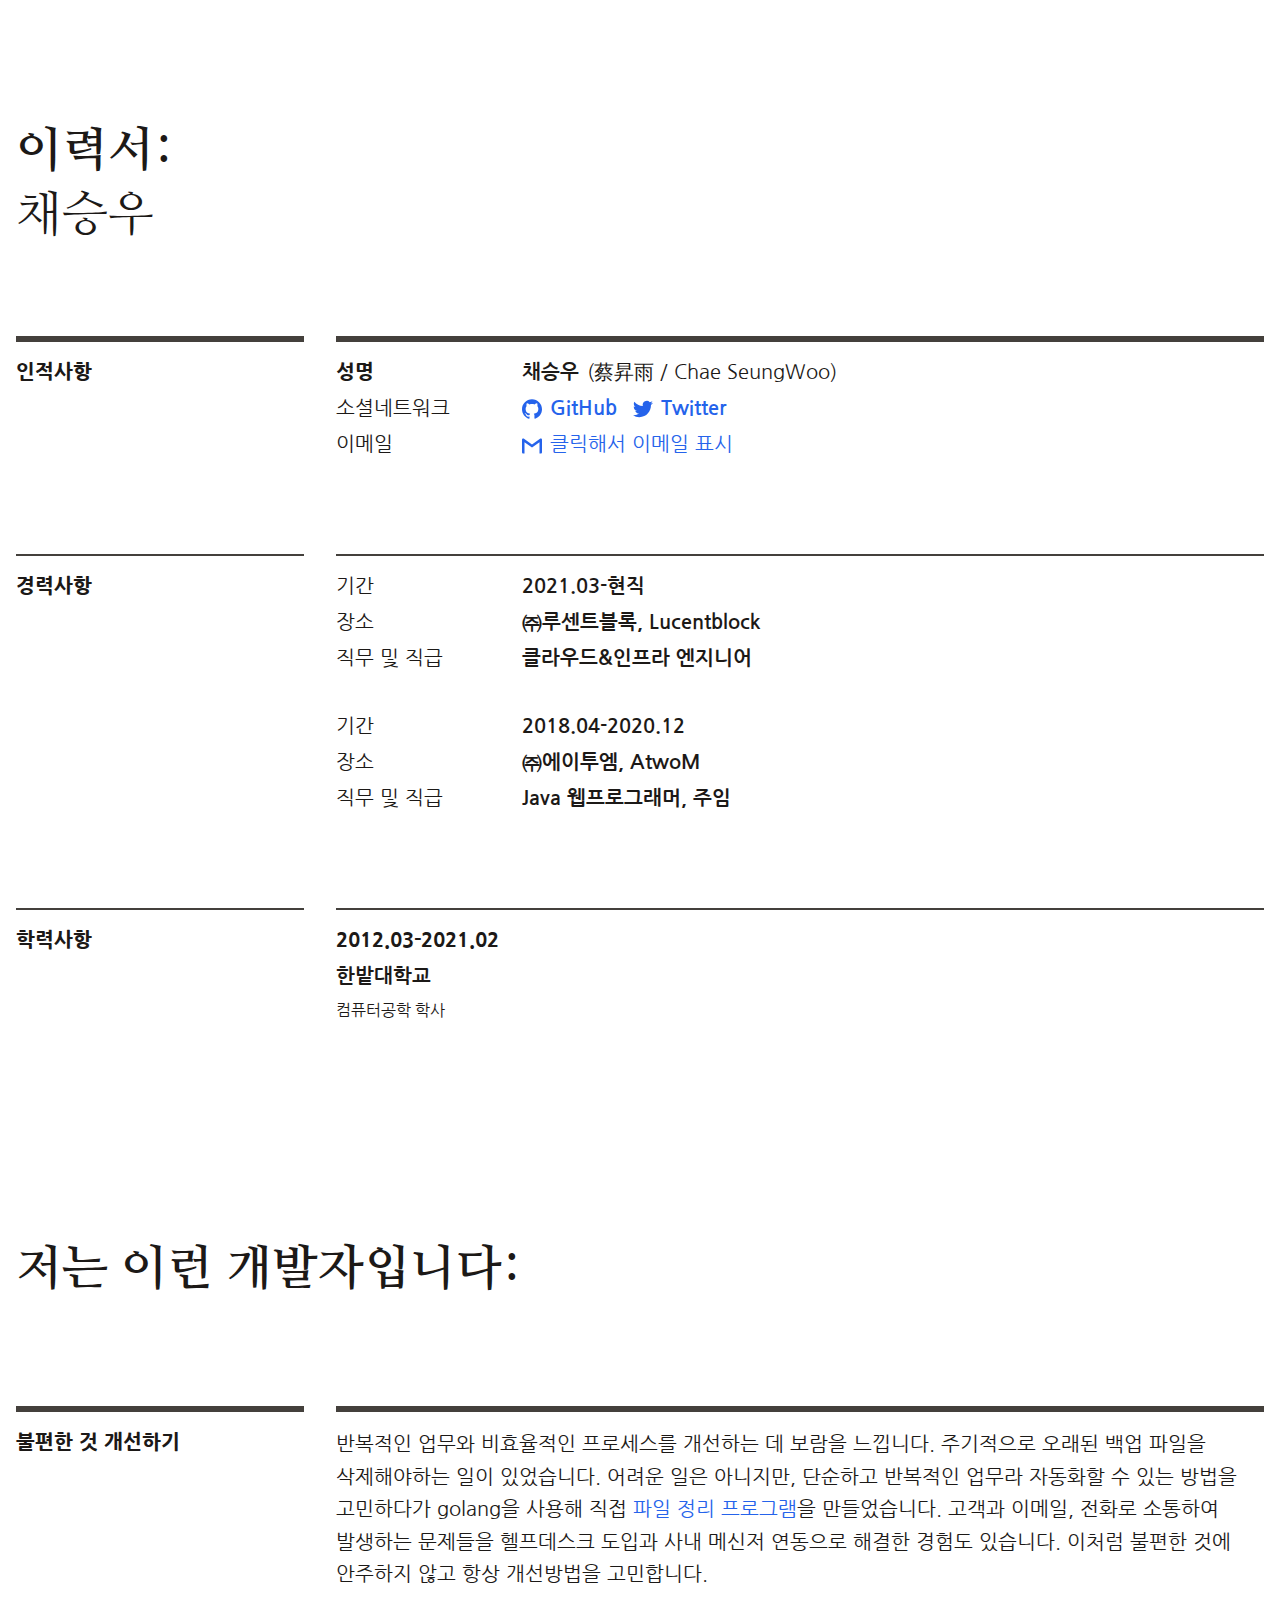
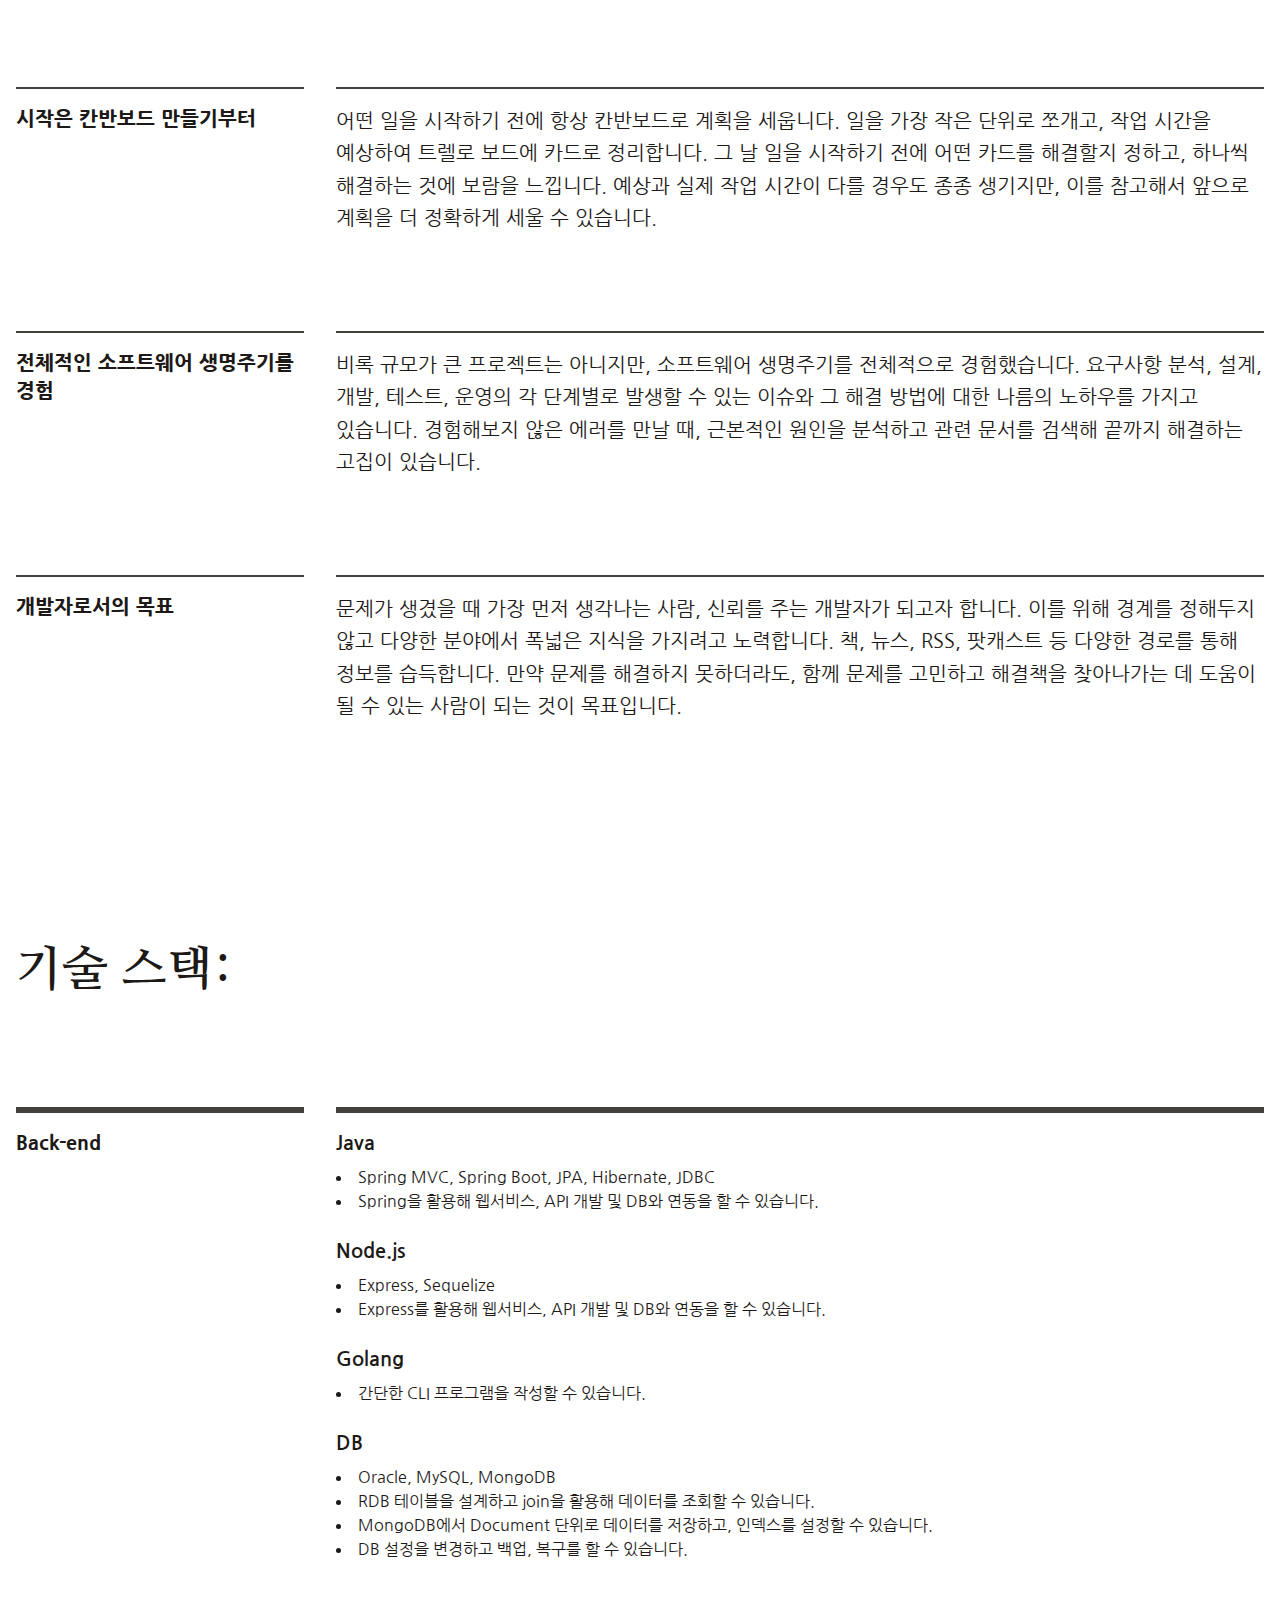
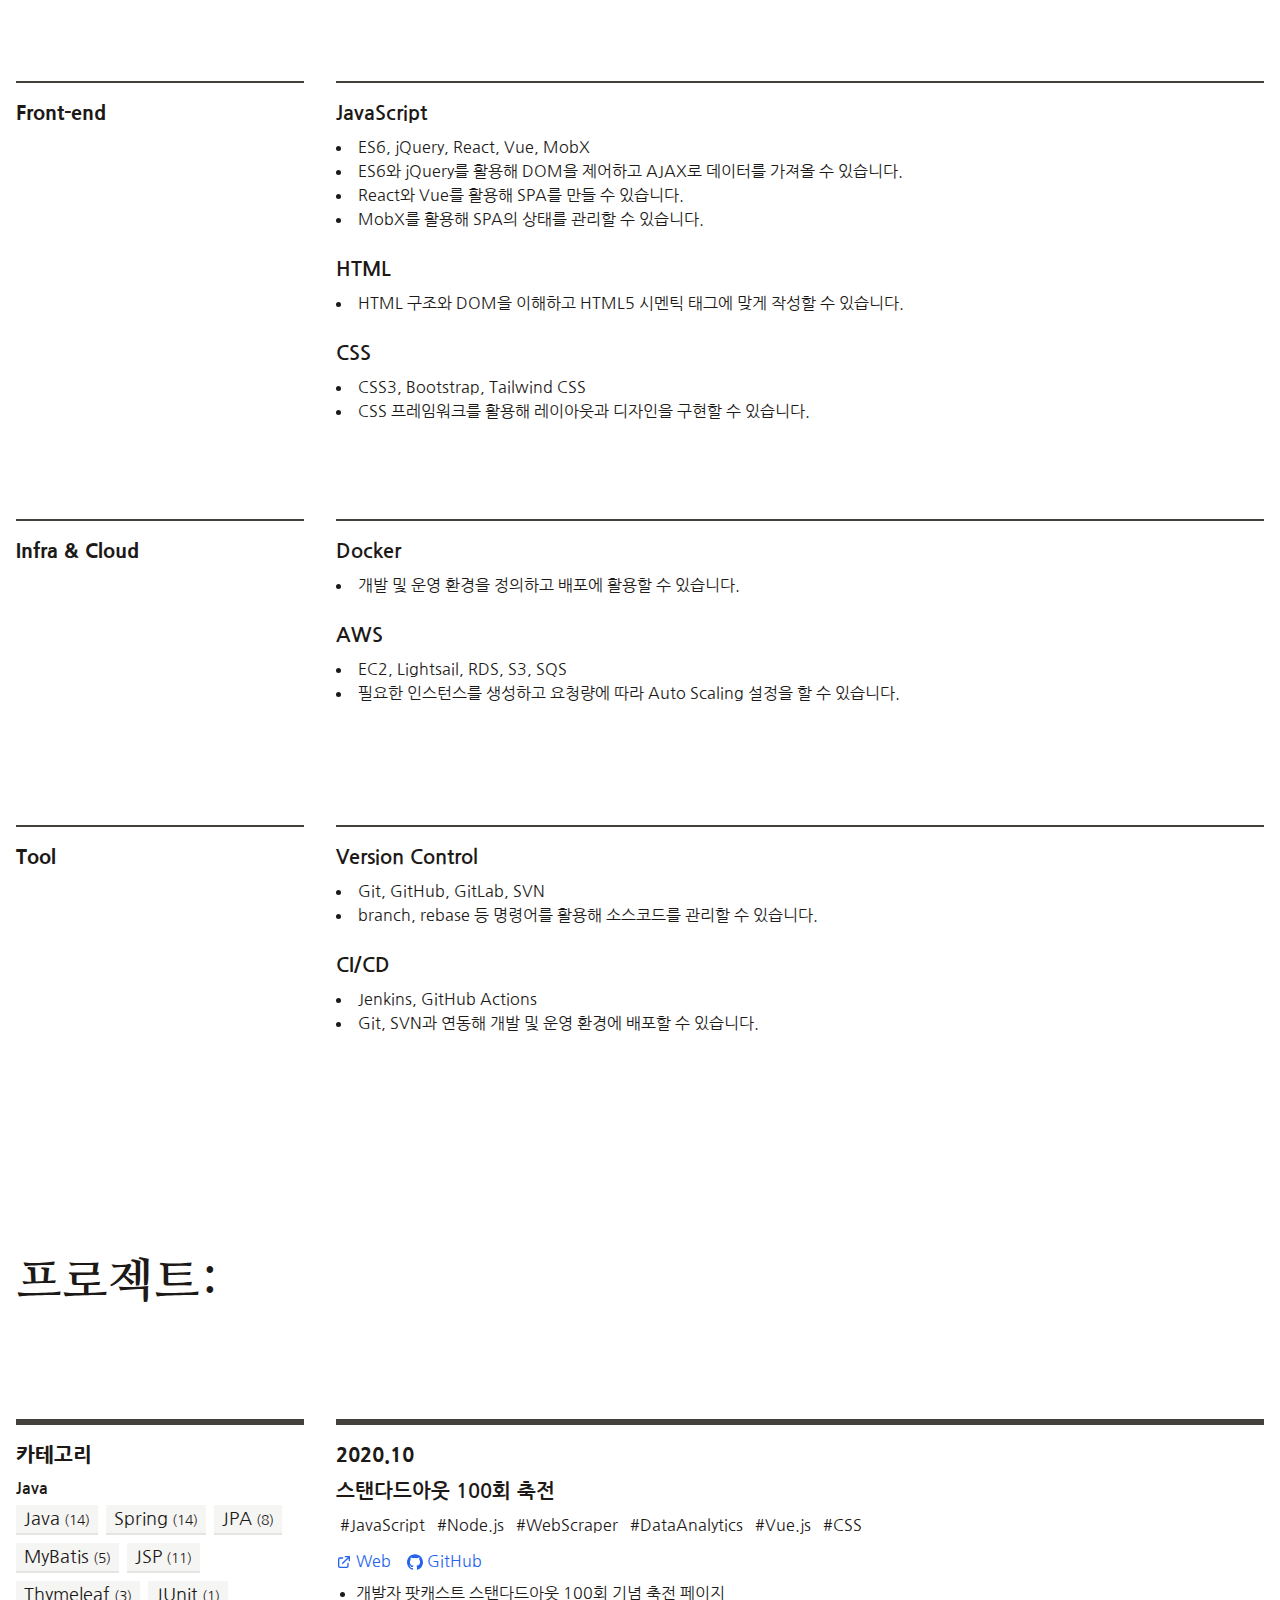
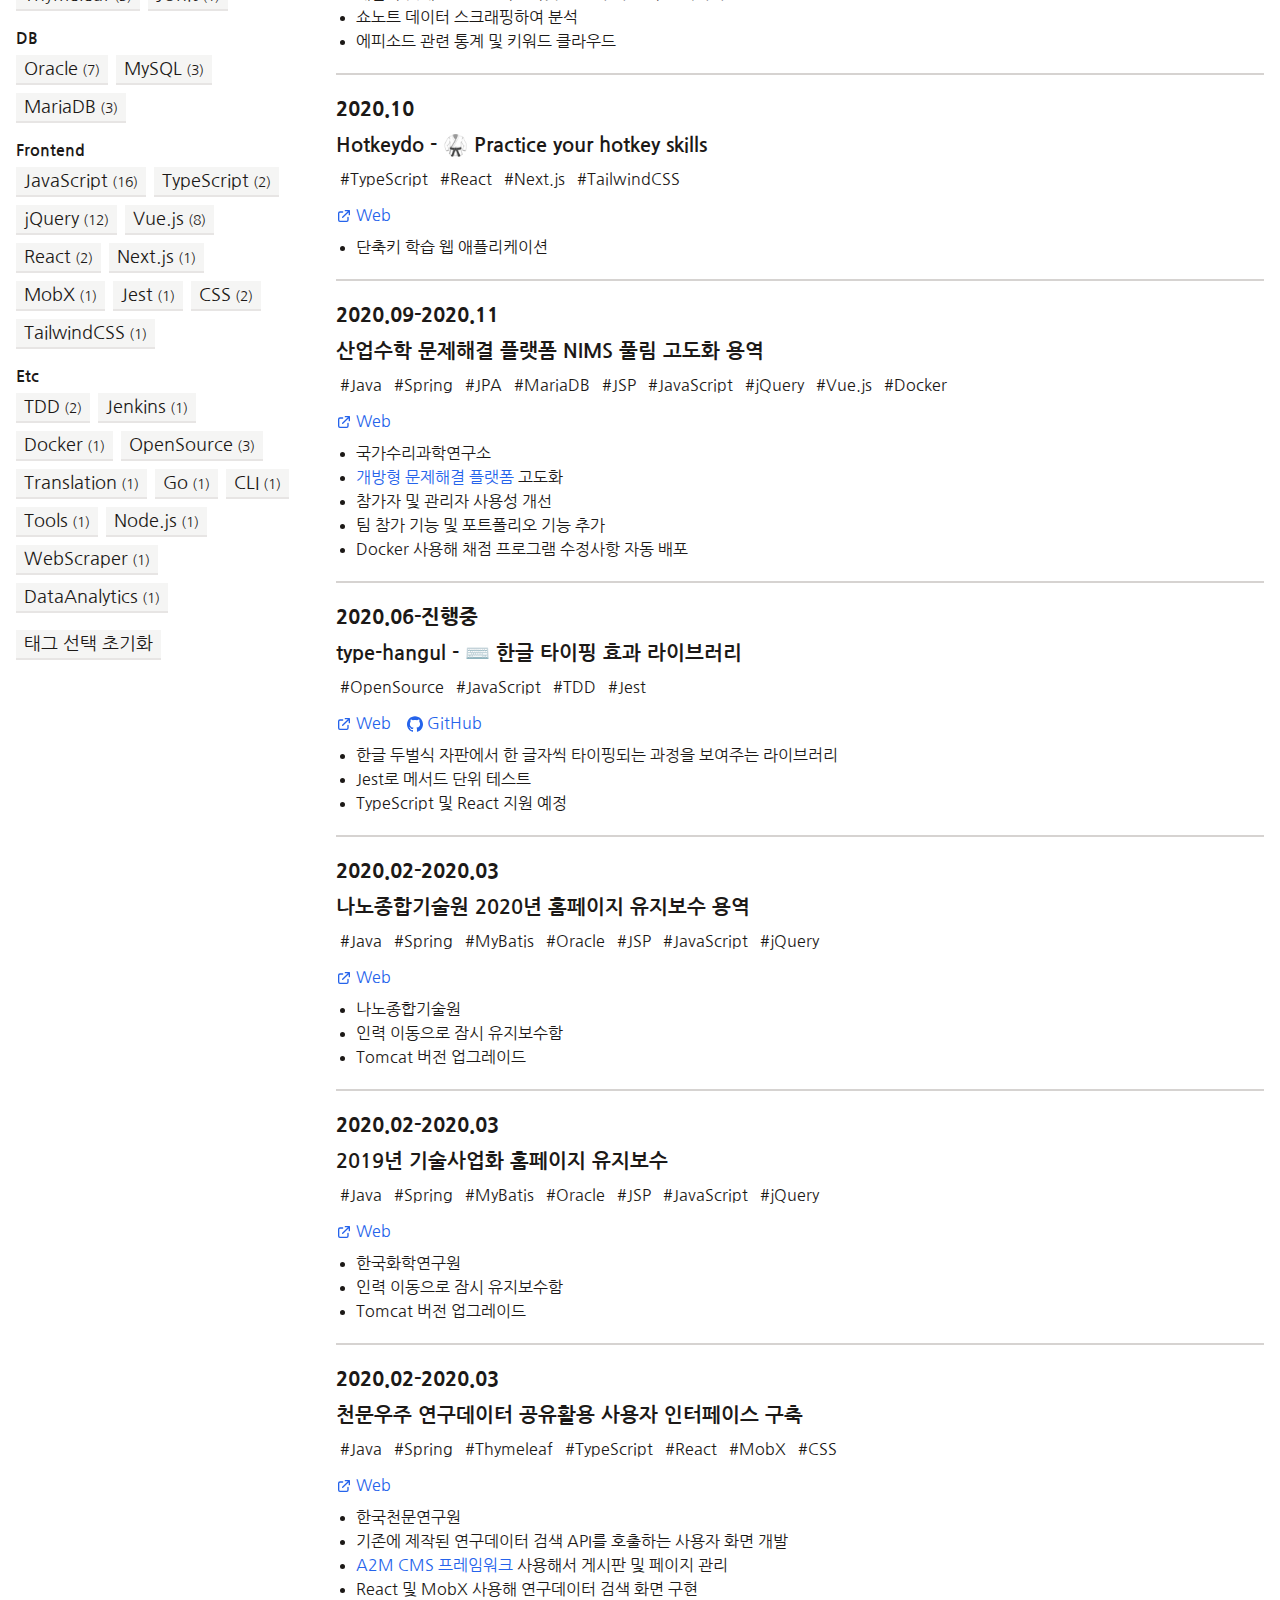
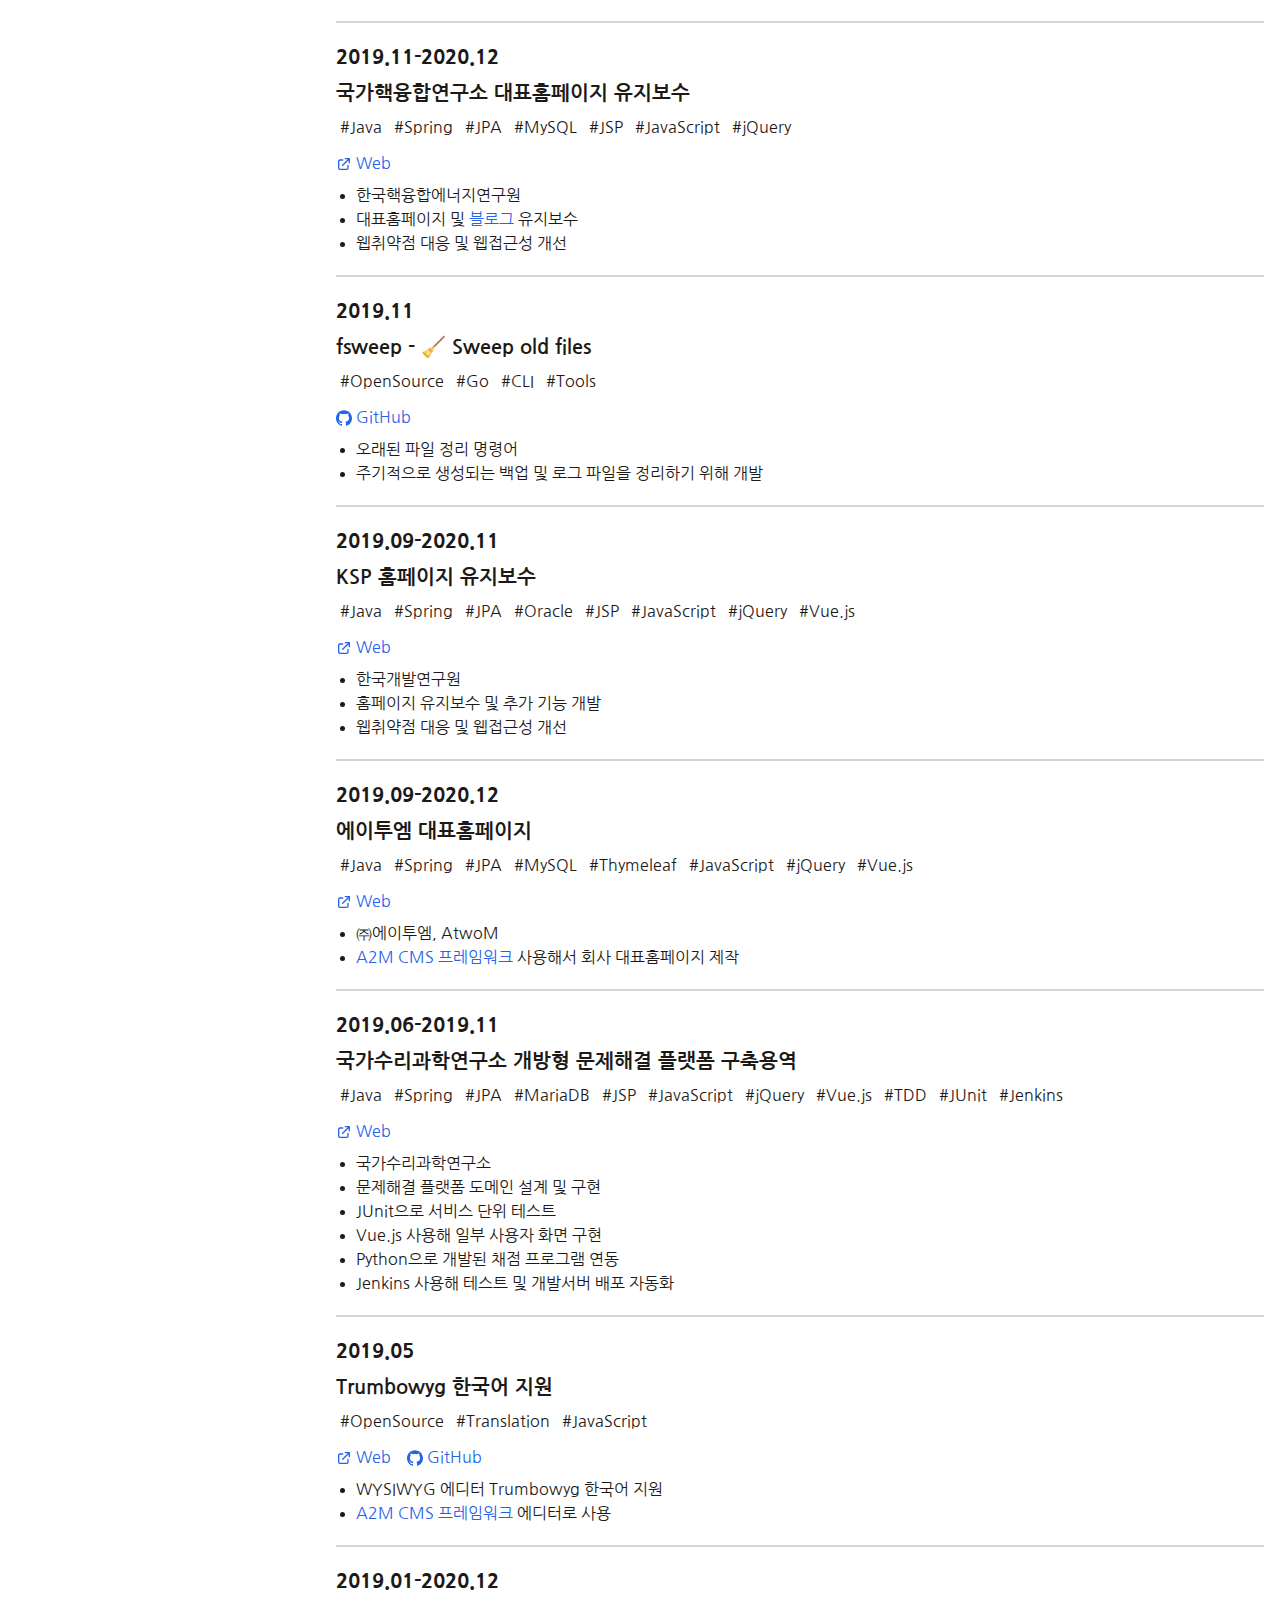
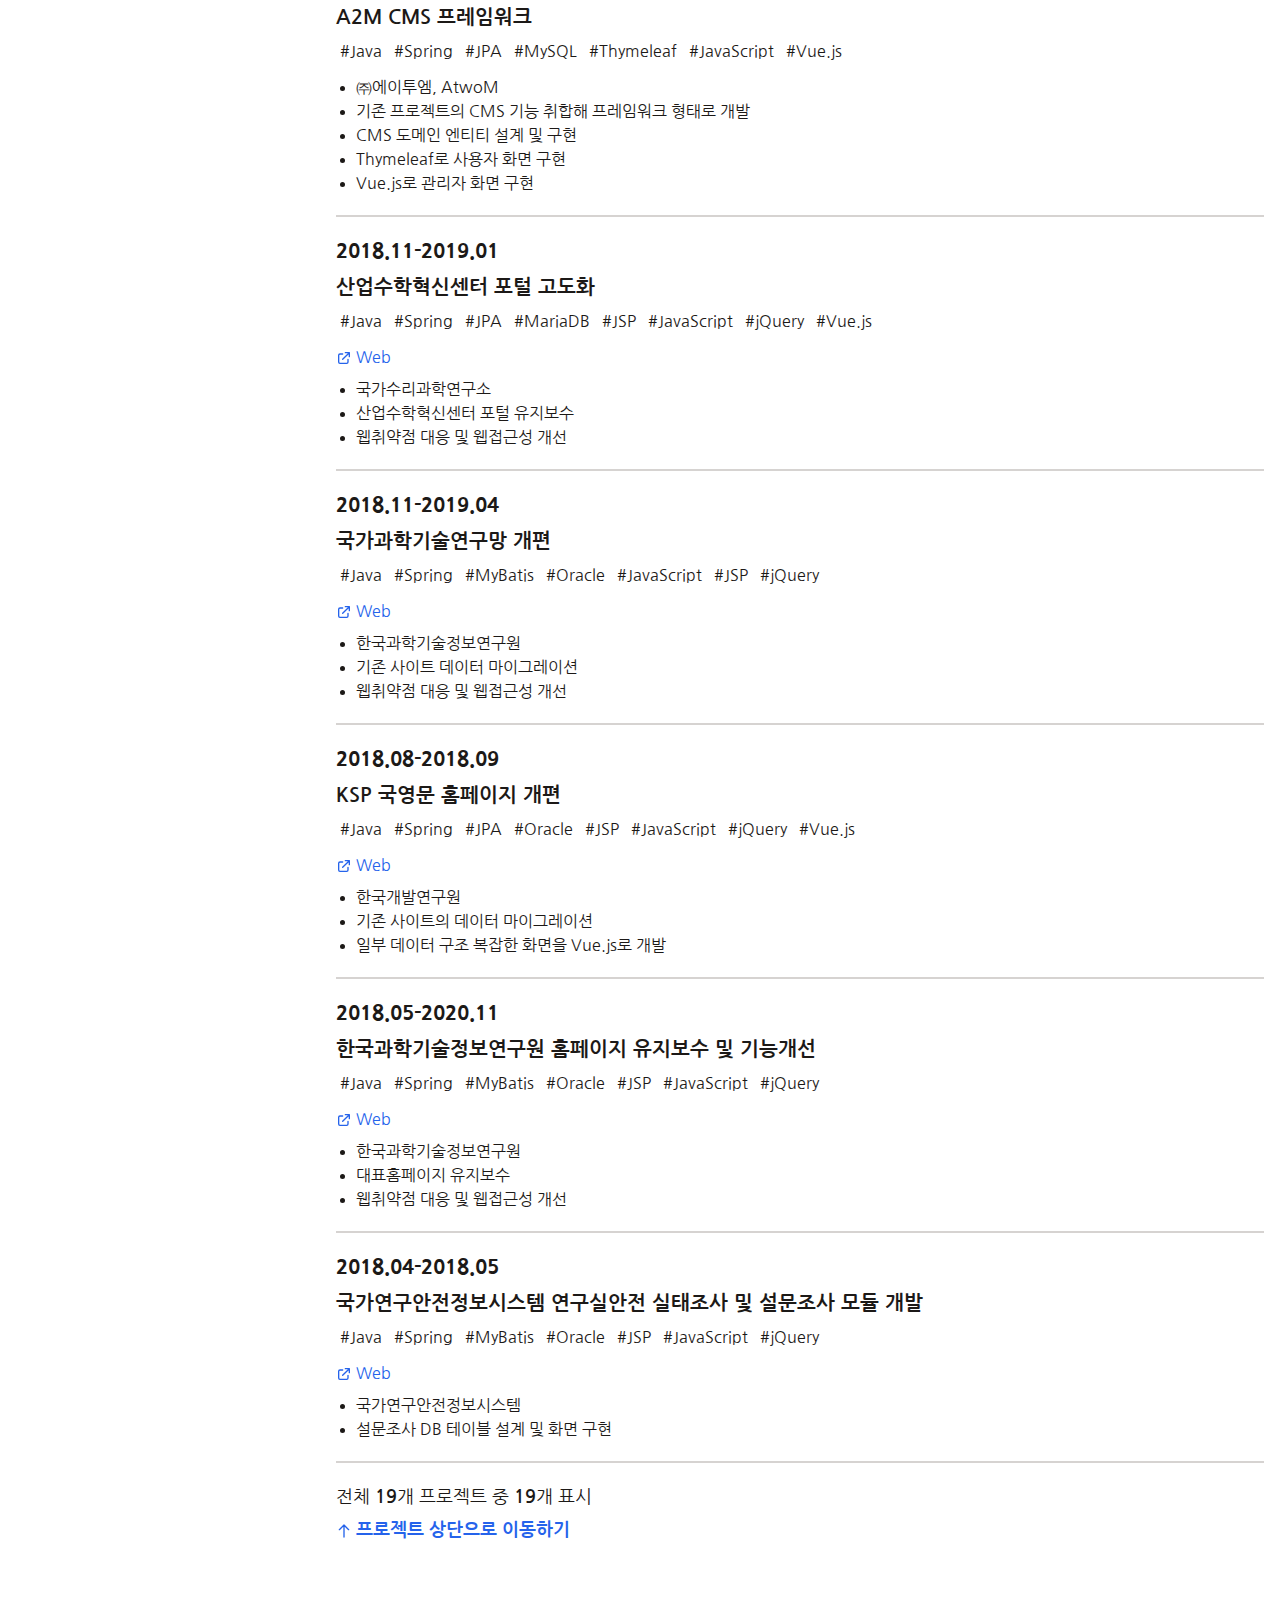
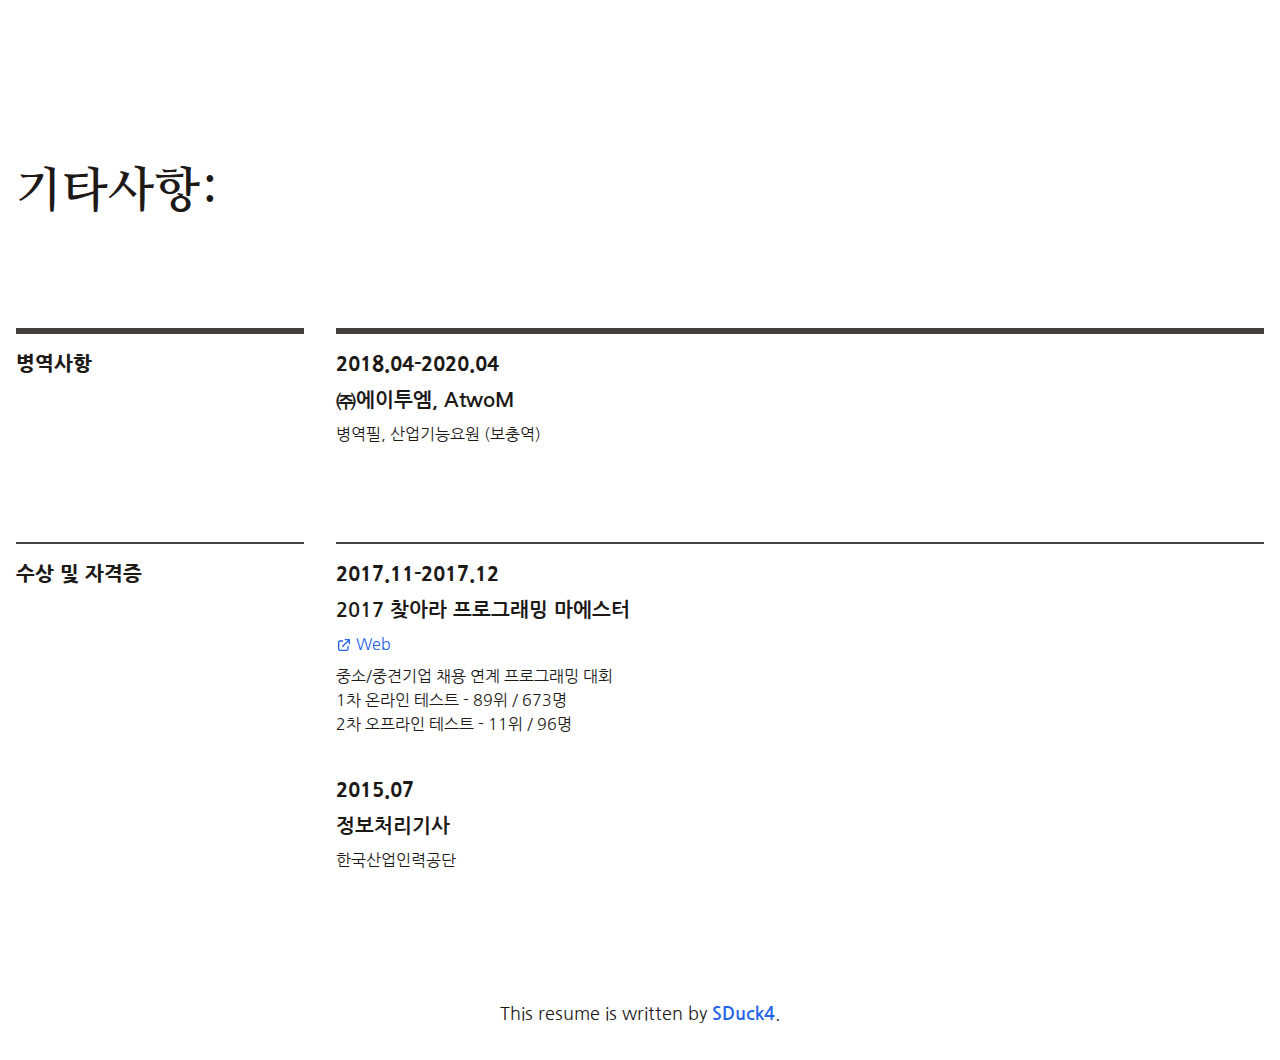
==== commit eedeb613: "Update developer" ====
--- a/developer/index.html
+++ b/developer/index.html
@@ -1,4 +1,4 @@
-<!DOCTYPE html><html><head><meta name="viewport" content="width=device-width"/><meta charSet="utf-8"/><title>이력서: 채승우</title><meta name="next-head-count" content="3"/><link rel="preload" href="/developer/_next/static/css/33d7423552953b10b725.css" as="style"/><link rel="stylesheet" href="/developer/_next/static/css/33d7423552953b10b725.css" data-n-g=""/><noscript data-n-css=""></noscript><link rel="preload" href="/developer/_next/static/chunks/main-a0e01fff233ceddaba5d.js" as="script"/><link rel="preload" href="/developer/_next/static/chunks/webpack-e067438c4cf4ef2ef178.js" as="script"/><link rel="preload" href="/developer/_next/static/chunks/framework.cdbdac0a36200f52203c.js" as="script"/><link rel="preload" href="/developer/_next/static/chunks/f6078781a05fe1bcb0902d23dbbb2662c8d200b3.e3e1b3f71650d7dd19da.js" as="script"/><link rel="preload" href="/developer/_next/static/chunks/pages/_app-f97e849cb59229693cbc.js" as="script"/><link rel="preload" href="/developer/_next/static/chunks/0f1ac474.3febc725da045b754233.js" as="script"/><link rel="preload" href="/developer/_next/static/chunks/pages/index-cadb8bb7a1a8926e69c4.js" as="script"/></head><body><div id="__next"><div class="text-gray-900 dark:bg-gray-900 dark:text-gray-200"><main class="container mx-auto px-4"><div id="top" class="pt-24 pb-16 sm:pt-32 sm:pb-24 font-serif"><h1 class="text-4xl sm:text-5xl 2xl:text-6xl leading-tight"><p class="font-bold mb-2 sm:mb-4">이력서:</p><p class="mt-2 sm:mt-4">채승우</p></h1></div><section id="personal" class="grid grid-cols-4 grid-rows-1 gap-4 sm:gap-8 mb-16 sm:mb-20 text-xl"><div class="col-span-4 sm:col-span-1 py-4 border-t-6 border-gray-700 dark:border-gray-400"><h2 class="font-extrabold">인적사항</h2></div><div class="col-span-4 sm:col-span-3 py-4 sm:border-t-6 border-gray-700 dark:border-gray-400"><div class="lg:flex lg:flex-row mb-4 lg:mb-2 last:mb-0"><div class="mb-1 lg:mb-0 lg:w-1/5 text-base lg:text-xl font-extrabold">성명</div><div class="lg:w-4/5 font-bold"><span class="mr-2">채승우</span><span class="font-normal">(<!-- -->蔡昇雨<!-- --> / <!-- -->Chae SeungWoo<!-- -->)</span></div></div><div class="lg:flex lg:flex-row mb-4 lg:mb-2 last:mb-0"><div class="mb-1 lg:mb-0 lg:w-1/5 text-base lg:text-xl font-normal">소셜네트워크</div><div class="lg:w-4/5 font-bold"><a href="https://github.com/SDuck4" target="_blank" rel="noopener noreferrer" class="mr-4"><svg class="fill-current inline-block h-5 w-5 mr-2" role="img" viewBox="0 0 24 24" xmlns="http://www.w3.org/2000/svg"><title>GitHub</title><path d="M12 .297c-6.63 0-12 5.373-12 12 0 5.303 3.438 9.8 8.205 11.385.6.113.82-.258.82-.577 0-.285-.01-1.04-.015-2.04-3.338.724-4.042-1.61-4.042-1.61C4.422 18.07 3.633 17.7 3.633 17.7c-1.087-.744.084-.729.084-.729 1.205.084 1.838 1.236 1.838 1.236 1.07 1.835 2.809 1.305 3.495.998.108-.776.417-1.305.76-1.605-2.665-.3-5.466-1.332-5.466-5.93 0-1.31.465-2.38 1.235-3.22-.135-.303-.54-1.523.105-3.176 0 0 1.005-.322 3.3 1.23.96-.267 1.98-.399 3-.405 1.02.006 2.04.138 3 .405 2.28-1.552 3.285-1.23 3.285-1.23.645 1.653.24 2.873.12 3.176.765.84 1.23 1.91 1.23 3.22 0 4.61-2.805 5.625-5.475 5.92.42.36.81 1.096.81 2.22 0 1.606-.015 2.896-.015 3.286 0 .315.21.69.825.57C20.565 22.092 24 17.592 24 12.297c0-6.627-5.373-12-12-12"></path></svg><span>GitHub</span></a><a href="https://twitter.com/sduck4" target="_blank" rel="noopener noreferrer" class="mr-4"><svg class="fill-current inline-block h-5 w-5 mr-2" role="img" xmlns="http://www.w3.org/2000/svg" viewBox="0 0 24 24"><title>Twitter</title><path d="M23.953 4.57a10 10 0 01-2.825.775 4.958 4.958 0 002.163-2.723c-.951.555-2.005.959-3.127 1.184a4.92 4.92 0 00-8.384 4.482C7.69 8.095 4.067 6.13 1.64 3.162a4.822 4.822 0 00-.666 2.475c0 1.71.87 3.213 2.188 4.096a4.904 4.904 0 01-2.228-.616v.06a4.923 4.923 0 003.946 4.827 4.996 4.996 0 01-2.212.085 4.936 4.936 0 004.604 3.417 9.867 9.867 0 01-6.102 2.105c-.39 0-.779-.023-1.17-.067a13.995 13.995 0 007.557 2.209c9.053 0 13.998-7.496 13.998-13.985 0-.21 0-.42-.015-.63A9.935 9.935 0 0024 4.59z"></path></svg><span>Twitter</span></a></div></div><div class="lg:flex lg:flex-row mb-4 lg:mb-2 last:mb-0"><div class="mb-1 lg:mb-0 lg:w-1/5 text-base lg:text-xl font-normal">이메일</div><div class="lg:w-4/5 font-bold"><button class="text-blue-600 dark:text-blue-500" title="스팸방지"><svg class="fill-current inline-block h-5 w-5 mr-2" role="img" viewBox="0 0 24 24" xmlns="http://www.w3.org/2000/svg"><title>Gmail</title><path d="M24 4.5v15c0 .85-.65 1.5-1.5 1.5H21V7.387l-9 6.463-9-6.463V21H1.5C.649 21 0 20.35 0 19.5v-15c0-.425.162-.8.431-1.068C.7 3.16 1.076 3 1.5 3H2l10 7.25L22 3h.5c.425 0 .8.162 1.069.432.27.268.431.643.431 1.068z"></path></svg><span class="lg:hidden">탭해서 이메일 표시</span><span class="hidden lg:inline">클릭해서 이메일 표시</span></button></div></div></div></section><section id="career" class="grid grid-cols-4 grid-rows-1 gap-4 sm:gap-8 mb-16 sm:mb-20 text-xl"><div class="col-span-4 sm:col-span-1 py-4 border-t-2 border-gray-700 dark:border-gray-400"><h2 class="font-extrabold">경력사항</h2></div><div class="col-span-4 sm:col-span-3 py-4 sm:border-t-2 border-gray-700 dark:border-gray-400"><div class="mb-10 last:mb-0"><div class="lg:flex lg:flex-row mb-4 lg:mb-2 last:mb-0"><div class="mb-1 lg:mb-0 lg:w-1/5 text-base lg:text-xl font-normal">기간</div><div class="lg:w-4/5 font-bold">2018.04<!-- -->-<!-- -->2020.12</div></div><div class="lg:flex lg:flex-row mb-4 lg:mb-2 last:mb-0"><div class="mb-1 lg:mb-0 lg:w-1/5 text-base lg:text-xl font-normal">장소</div><div class="lg:w-4/5 font-bold">㈜에이투엠, AtwoM</div></div><div class="lg:flex lg:flex-row mb-4 lg:mb-2 last:mb-0"><div class="mb-1 lg:mb-0 lg:w-1/5 text-base lg:text-xl font-normal">직무 및 직급</div><div class="lg:w-4/5 font-bold">Java 웹프로그래머, 주임</div></div></div></div></section><section id="academic" class="grid grid-cols-4 grid-rows-1 gap-4 sm:gap-8 mb-16 sm:mb-20 text-xl"><div class="col-span-4 sm:col-span-1 py-4 border-t-2 border-gray-700 dark:border-gray-400"><h2 class="font-extrabold">학력사항</h2></div><div class="col-span-4 sm:col-span-3 py-4 sm:border-t-2 border-gray-700 dark:border-gray-400"><div class="mb-10 last:mb-0"><div class="mb-2 font-extrabold">2012.03<!-- -->-<!-- -->2020.12</div><div class="mb-2 font-bold">한밭대학교</div><div class="text-base"><p>컴퓨터공학 학사</p>
+<!DOCTYPE html><html><head><meta name="viewport" content="width=device-width"/><meta charSet="utf-8"/><title>이력서: 채승우</title><meta name="next-head-count" content="3"/><link rel="preload" href="/developer/_next/static/css/33d7423552953b10b725.css" as="style"/><link rel="stylesheet" href="/developer/_next/static/css/33d7423552953b10b725.css" data-n-g=""/><noscript data-n-css=""></noscript><link rel="preload" href="/developer/_next/static/chunks/main-a0e01fff233ceddaba5d.js" as="script"/><link rel="preload" href="/developer/_next/static/chunks/webpack-e067438c4cf4ef2ef178.js" as="script"/><link rel="preload" href="/developer/_next/static/chunks/framework.cdbdac0a36200f52203c.js" as="script"/><link rel="preload" href="/developer/_next/static/chunks/f6078781a05fe1bcb0902d23dbbb2662c8d200b3.e3e1b3f71650d7dd19da.js" as="script"/><link rel="preload" href="/developer/_next/static/chunks/pages/_app-f97e849cb59229693cbc.js" as="script"/><link rel="preload" href="/developer/_next/static/chunks/0f1ac474.3febc725da045b754233.js" as="script"/><link rel="preload" href="/developer/_next/static/chunks/pages/index-c065745ce821ea4d7b9b.js" as="script"/></head><body><div id="__next"><div class="text-gray-900 dark:bg-gray-900 dark:text-gray-200"><main class="container mx-auto px-4"><div id="top" class="pt-24 pb-16 sm:pt-32 sm:pb-24 font-serif"><h1 class="text-4xl sm:text-5xl 2xl:text-6xl leading-tight"><p class="font-bold mb-2 sm:mb-4">이력서:</p><p class="mt-2 sm:mt-4">채승우</p></h1></div><section id="personal" class="grid grid-cols-4 grid-rows-1 gap-4 sm:gap-8 mb-16 sm:mb-20 text-xl"><div class="col-span-4 sm:col-span-1 py-4 border-t-6 border-gray-700 dark:border-gray-400"><h2 class="font-extrabold">인적사항</h2></div><div class="col-span-4 sm:col-span-3 py-4 sm:border-t-6 border-gray-700 dark:border-gray-400"><div class="lg:flex lg:flex-row mb-4 lg:mb-2 last:mb-0"><div class="mb-1 lg:mb-0 lg:w-1/5 text-base lg:text-xl font-extrabold">성명</div><div class="lg:w-4/5 font-bold"><span class="mr-2">채승우</span><span class="font-normal">(<!-- -->蔡昇雨<!-- --> / <!-- -->Chae SeungWoo<!-- -->)</span></div></div><div class="lg:flex lg:flex-row mb-4 lg:mb-2 last:mb-0"><div class="mb-1 lg:mb-0 lg:w-1/5 text-base lg:text-xl font-normal">소셜네트워크</div><div class="lg:w-4/5 font-bold"><a href="https://github.com/SDuck4" target="_blank" rel="noopener noreferrer" class="mr-4"><svg class="fill-current inline-block h-5 w-5 mr-2" role="img" viewBox="0 0 24 24" xmlns="http://www.w3.org/2000/svg"><title>GitHub</title><path d="M12 .297c-6.63 0-12 5.373-12 12 0 5.303 3.438 9.8 8.205 11.385.6.113.82-.258.82-.577 0-.285-.01-1.04-.015-2.04-3.338.724-4.042-1.61-4.042-1.61C4.422 18.07 3.633 17.7 3.633 17.7c-1.087-.744.084-.729.084-.729 1.205.084 1.838 1.236 1.838 1.236 1.07 1.835 2.809 1.305 3.495.998.108-.776.417-1.305.76-1.605-2.665-.3-5.466-1.332-5.466-5.93 0-1.31.465-2.38 1.235-3.22-.135-.303-.54-1.523.105-3.176 0 0 1.005-.322 3.3 1.23.96-.267 1.98-.399 3-.405 1.02.006 2.04.138 3 .405 2.28-1.552 3.285-1.23 3.285-1.23.645 1.653.24 2.873.12 3.176.765.84 1.23 1.91 1.23 3.22 0 4.61-2.805 5.625-5.475 5.92.42.36.81 1.096.81 2.22 0 1.606-.015 2.896-.015 3.286 0 .315.21.69.825.57C20.565 22.092 24 17.592 24 12.297c0-6.627-5.373-12-12-12"></path></svg><span>GitHub</span></a><a href="https://twitter.com/sduck4" target="_blank" rel="noopener noreferrer" class="mr-4"><svg class="fill-current inline-block h-5 w-5 mr-2" role="img" xmlns="http://www.w3.org/2000/svg" viewBox="0 0 24 24"><title>Twitter</title><path d="M23.953 4.57a10 10 0 01-2.825.775 4.958 4.958 0 002.163-2.723c-.951.555-2.005.959-3.127 1.184a4.92 4.92 0 00-8.384 4.482C7.69 8.095 4.067 6.13 1.64 3.162a4.822 4.822 0 00-.666 2.475c0 1.71.87 3.213 2.188 4.096a4.904 4.904 0 01-2.228-.616v.06a4.923 4.923 0 003.946 4.827 4.996 4.996 0 01-2.212.085 4.936 4.936 0 004.604 3.417 9.867 9.867 0 01-6.102 2.105c-.39 0-.779-.023-1.17-.067a13.995 13.995 0 007.557 2.209c9.053 0 13.998-7.496 13.998-13.985 0-.21 0-.42-.015-.63A9.935 9.935 0 0024 4.59z"></path></svg><span>Twitter</span></a></div></div><div class="lg:flex lg:flex-row mb-4 lg:mb-2 last:mb-0"><div class="mb-1 lg:mb-0 lg:w-1/5 text-base lg:text-xl font-normal">이메일</div><div class="lg:w-4/5 font-bold"><button class="text-blue-600 dark:text-blue-500" title="스팸방지"><svg class="fill-current inline-block h-5 w-5 mr-2" role="img" viewBox="0 0 24 24" xmlns="http://www.w3.org/2000/svg"><title>Gmail</title><path d="M24 4.5v15c0 .85-.65 1.5-1.5 1.5H21V7.387l-9 6.463-9-6.463V21H1.5C.649 21 0 20.35 0 19.5v-15c0-.425.162-.8.431-1.068C.7 3.16 1.076 3 1.5 3H2l10 7.25L22 3h.5c.425 0 .8.162 1.069.432.27.268.431.643.431 1.068z"></path></svg><span class="lg:hidden">탭해서 이메일 표시</span><span class="hidden lg:inline">클릭해서 이메일 표시</span></button></div></div></div></section><section id="career" class="grid grid-cols-4 grid-rows-1 gap-4 sm:gap-8 mb-16 sm:mb-20 text-xl"><div class="col-span-4 sm:col-span-1 py-4 border-t-2 border-gray-700 dark:border-gray-400"><h2 class="font-extrabold">경력사항</h2></div><div class="col-span-4 sm:col-span-3 py-4 sm:border-t-2 border-gray-700 dark:border-gray-400"><div class="mb-10 last:mb-0"><div class="lg:flex lg:flex-row mb-4 lg:mb-2 last:mb-0"><div class="mb-1 lg:mb-0 lg:w-1/5 text-base lg:text-xl font-normal">기간</div><div class="lg:w-4/5 font-bold">2021.03<!-- -->-현직</div></div><div class="lg:flex lg:flex-row mb-4 lg:mb-2 last:mb-0"><div class="mb-1 lg:mb-0 lg:w-1/5 text-base lg:text-xl font-normal">장소</div><div class="lg:w-4/5 font-bold">㈜루센트블록, Lucentblock</div></div><div class="lg:flex lg:flex-row mb-4 lg:mb-2 last:mb-0"><div class="mb-1 lg:mb-0 lg:w-1/5 text-base lg:text-xl font-normal">직무 및 직급</div><div class="lg:w-4/5 font-bold">클라우드&amp;인프라 엔지니어</div></div></div><div class="mb-10 last:mb-0"><div class="lg:flex lg:flex-row mb-4 lg:mb-2 last:mb-0"><div class="mb-1 lg:mb-0 lg:w-1/5 text-base lg:text-xl font-normal">기간</div><div class="lg:w-4/5 font-bold">2018.04<!-- -->-<!-- -->2020.12</div></div><div class="lg:flex lg:flex-row mb-4 lg:mb-2 last:mb-0"><div class="mb-1 lg:mb-0 lg:w-1/5 text-base lg:text-xl font-normal">장소</div><div class="lg:w-4/5 font-bold">㈜에이투엠, AtwoM</div></div><div class="lg:flex lg:flex-row mb-4 lg:mb-2 last:mb-0"><div class="mb-1 lg:mb-0 lg:w-1/5 text-base lg:text-xl font-normal">직무 및 직급</div><div class="lg:w-4/5 font-bold">Java 웹프로그래머, 주임</div></div></div></div></section><section id="academic" class="grid grid-cols-4 grid-rows-1 gap-4 sm:gap-8 mb-16 sm:mb-20 text-xl"><div class="col-span-4 sm:col-span-1 py-4 border-t-2 border-gray-700 dark:border-gray-400"><h2 class="font-extrabold">학력사항</h2></div><div class="col-span-4 sm:col-span-3 py-4 sm:border-t-2 border-gray-700 dark:border-gray-400"><div class="mb-10 last:mb-0"><div class="mb-2 font-extrabold">2012.03<!-- -->-<!-- -->2021.02</div><div class="mb-2 font-bold">한밭대학교</div><div class="text-base"><p>컴퓨터공학 학사</p>
 </div></div></div></section><div id="intro" class="pt-24 pb-16 sm:pt-32 sm:pb-24 font-serif"><h1 class="text-4xl sm:text-5xl 2xl:text-6xl leading-tight"><p class="font-bold mb-2 sm:mb-4">저는 이런 개발자입니다:</p></h1></div><section id="intro-0" class="grid grid-cols-4 grid-rows-1 gap-4 sm:gap-8 mb-16 sm:mb-20 text-xl"><div class="col-span-4 sm:col-span-1 py-4 border-t-6 border-gray-700 dark:border-gray-400"><h2 class="font-extrabold">불편한 것 개선하기</h2></div><div class="col-span-4 sm:col-span-3 py-4 sm:border-t-6 border-gray-700 dark:border-gray-400"><p class="leading-relaxed">반복적인 업무와 비효율적인 프로세스를 개선하는 데 보람을 느낍니다. 주기적으로 오래된 백업 파일을 삭제해야하는 일이 있었습니다. 어려운 일은 아니지만, 단순하고 반복적인 업무라 자동화할 수 있는 방법을 고민하다가 golang을 사용해 직접 <a href="https://github.com/SDuck4/fsweep" target="_blank">파일 정리 프로그램</a>을 만들었습니다. 고객과 이메일, 전화로 소통하여 발생하는 문제들을 헬프데스크 도입과 사내 메신저 연동으로 해결한 경험도 있습니다. 이처럼 불편한 것에 안주하지 않고 항상 개선방법을 고민합니다.</p></div></section><section id="intro-1" class="grid grid-cols-4 grid-rows-1 gap-4 sm:gap-8 mb-16 sm:mb-20 text-xl"><div class="col-span-4 sm:col-span-1 py-4 border-t-2 border-gray-700 dark:border-gray-400"><h2 class="font-extrabold">시작은 칸반보드 만들기부터</h2></div><div class="col-span-4 sm:col-span-3 py-4 sm:border-t-2 border-gray-700 dark:border-gray-400"><p class="leading-relaxed">어떤 일을 시작하기 전에 항상 칸반보드로 계획을 세웁니다. 일을 가장 작은 단위로 쪼개고, 작업 시간을 예상하여 트렐로 보드에 카드로 정리합니다. 그 날 일을 시작하기 전에 어떤 카드를 해결할지 정하고, 하나씩 해결하는 것에 보람을 느낍니다. 예상과 실제 작업 시간이 다를 경우도 종종 생기지만, 이를 참고해서 앞으로 계획을 더 정확하게 세울 수 있습니다.</p></div></section><section id="intro-2" class="grid grid-cols-4 grid-rows-1 gap-4 sm:gap-8 mb-16 sm:mb-20 text-xl"><div class="col-span-4 sm:col-span-1 py-4 border-t-2 border-gray-700 dark:border-gray-400"><h2 class="font-extrabold">전체적인 소프트웨어 생명주기를 경험</h2></div><div class="col-span-4 sm:col-span-3 py-4 sm:border-t-2 border-gray-700 dark:border-gray-400"><p class="leading-relaxed">비록 규모가 큰 프로젝트는 아니지만, 소프트웨어 생명주기를 전체적으로 경험했습니다. 요구사항 분석, 설계, 개발, 테스트, 운영의 각 단계별로 발생할 수 있는 이슈와 그 해결 방법에 대한 나름의 노하우를 가지고 있습니다. 경험해보지 않은 에러를 만날 때, 근본적인 원인을 분석하고 관련 문서를 검색해 끝까지 해결하는 고집이 있습니다.</p></div></section><section id="intro-3" class="grid grid-cols-4 grid-rows-1 gap-4 sm:gap-8 mb-16 sm:mb-20 text-xl"><div class="col-span-4 sm:col-span-1 py-4 border-t-2 border-gray-700 dark:border-gray-400"><h2 class="font-extrabold">개발자로서의 목표</h2></div><div class="col-span-4 sm:col-span-3 py-4 sm:border-t-2 border-gray-700 dark:border-gray-400"><p class="leading-relaxed">문제가 생겼을 때 가장 먼저 생각나는 사람, 신뢰를 주는 개발자가 되고자 합니다. 이를 위해  경계를 정해두지 않고 다양한 분야에서 폭넓은 지식을 가지려고 노력합니다. 책, 뉴스, RSS, 팟캐스트 등 다양한 경로를 통해 정보를 습득합니다. 만약 문제를 해결하지 못하더라도, 함께 문제를 고민하고 해결책을 찾아나가는 데 도움이 될 수 있는 사람이 되는 것이 목표입니다.</p></div></section><div id="tech-stack" class="pt-24 pb-16 sm:pt-32 sm:pb-24 font-serif"><h1 class="text-4xl sm:text-5xl 2xl:text-6xl leading-tight"><p class="font-bold mb-2 sm:mb-4">기술 스택:</p></h1></div><section id="tech-backend" class="grid grid-cols-4 grid-rows-1 gap-4 sm:gap-8 mb-16 sm:mb-20 text-xl"><div class="col-span-4 sm:col-span-1 py-4 border-t-6 border-gray-700 dark:border-gray-400"><h2 class="font-extrabold">Back-end</h2></div><div class="col-span-4 sm:col-span-3 py-4 sm:border-t-6 border-gray-700 dark:border-gray-400"><p class="mb-6"><h2 class="font-bold mb-2">Java</h2><ul class="list-disc list-inside text-base"><li>Spring MVC, Spring Boot, JPA, Hibernate, JDBC</li><li>Spring을 활용해 웹서비스, API 개발 및 DB와 연동을 할 수 있습니다.</li></ul></p><p class="mb-6"><h2 class="font-bold mb-2">Node.js</h2><ul class="list-disc list-inside text-base"><li>Express, Sequelize</li><li>Express를 활용해 웹서비스, API 개발 및 DB와 연동을 할 수 있습니다.</li></ul></p><p class="mb-6"><h2 class="font-bold mb-2">Golang</h2><ul class="list-disc list-inside text-base"><li>간단한 CLI 프로그램을 작성할 수 있습니다.</li></ul></p><p class="mb-6"><h2 class="font-bold mb-2">DB</h2><ul class="list-disc list-inside text-base"><li>Oracle, MySQL, MongoDB</li><li>RDB 테이블을 설계하고 join을 활용해 데이터를 조회할 수 있습니다.</li><li>MongoDB에서 Document 단위로 데이터를 저장하고, 인덱스를 설정할 수 있습니다.</li><li>DB 설정을 변경하고 백업, 복구를 할 수 있습니다.</li></ul></p></div></section><section id="tech-frontend" class="grid grid-cols-4 grid-rows-1 gap-4 sm:gap-8 mb-16 sm:mb-20 text-xl"><div class="col-span-4 sm:col-span-1 py-4 border-t-2 border-gray-700 dark:border-gray-400"><h2 class="font-extrabold">Front-end</h2></div><div class="col-span-4 sm:col-span-3 py-4 sm:border-t-2 border-gray-700 dark:border-gray-400"><p class="mb-6"><h2 class="font-bold mb-2">JavaScript</h2><ul class="list-disc list-inside text-base"><li>ES6, jQuery, React, Vue, MobX</li><li>ES6와 jQuery를 활용해 DOM을 제어하고 AJAX로 데이터를 가져올 수 있습니다.</li><li>React와 Vue를 활용해 SPA를 만들 수 있습니다.</li><li>MobX를 활용해 SPA의 상태를 관리할 수 있습니다.</li></ul></p><p class="mb-6"><h2 class="font-bold mb-2">HTML</h2><ul class="list-disc list-inside text-base"><li>HTML 구조와 DOM을 이해하고 HTML5 시멘틱 태그에 맞게 작성할 수 있습니다.</li></ul></p><p><h2 class="font-bold mb-2">CSS</h2><ul class="list-disc list-inside text-base"><li>CSS3, Bootstrap, Tailwind CSS</li><li>CSS 프레임워크를 활용해 레이아웃과 디자인을 구현할 수 있습니다.</li></ul></p></div></section><section id="tech-infra" class="grid grid-cols-4 grid-rows-1 gap-4 sm:gap-8 mb-16 sm:mb-20 text-xl"><div class="col-span-4 sm:col-span-1 py-4 border-t-2 border-gray-700 dark:border-gray-400"><h2 class="font-extrabold">Infra &amp; Cloud</h2></div><div class="col-span-4 sm:col-span-3 py-4 sm:border-t-2 border-gray-700 dark:border-gray-400"><p class="mb-6"><h2 class="font-bold mb-2">Docker</h2><ul class="list-disc list-inside text-base"><li>개발 및 운영 환경을 정의하고 배포에 활용할 수 있습니다.</li></ul></p><p class="mb-6"><h2 class="font-bold mb-2">AWS</h2><ul class="list-disc list-inside text-base"><li>EC2, Lightsail, RDS, S3, SQS</li><li>필요한 인스턴스를 생성하고 요청량에 따라 Auto Scaling 설정을 할 수 있습니다.</li></ul></p></div></section><section id="tech-tool" class="grid grid-cols-4 grid-rows-1 gap-4 sm:gap-8 mb-16 sm:mb-20 text-xl"><div class="col-span-4 sm:col-span-1 py-4 border-t-2 border-gray-700 dark:border-gray-400"><h2 class="font-extrabold">Tool</h2></div><div class="col-span-4 sm:col-span-3 py-4 sm:border-t-2 border-gray-700 dark:border-gray-400"><p class="mb-6"><h2 class="font-bold mb-2">Version Control</h2><ul class="list-disc list-inside text-base"><li>Git, GitHub, GitLab, SVN</li><li>branch, rebase 등 명령어를 활용해 소스코드를 관리할 수 있습니다.</li></ul></p><p><h2 class="font-bold mb-2">CI/CD</h2><ul class="list-disc list-inside text-base"><li>Jenkins, GitHub Actions</li><li>Git, SVN과 연동해 개발 및 운영 환경에 배포할 수 있습니다.</li></ul></p></div></section><div id="project" class="pt-24 pb-16 sm:pt-32 sm:pb-24 font-serif"><h1 class="text-4xl sm:text-5xl 2xl:text-6xl leading-tight"><p class="font-bold mb-2 sm:mb-4">프로젝트:</p></h1></div><section id="project" class="grid grid-cols-4 grid-rows-1 gap-4 sm:gap-8 mb-16 sm:mb-20 text-xl"><div class="col-span-4 sm:col-span-1 py-4 border-t-6 border-gray-700 dark:border-gray-400"><h2 class="font-extrabold">카테고리</h2><div class="mt-2"><div class="mb-2"><div class="mb-1 font-bold text-base">Java</div><div class="text-lg"><button class="px-2 mr-2 mb-2 cursor-pointer border-b-2 border-gray-200 bg-gray-100 dark:border-gray-700 dark:bg-gray-800 hover:border-blue-200 hover:bg-blue-100 dark:hover:border-blue-600 dark:hover:bg-blue-700 undefined"><span class="mr-1">Java</span><span class="sr-only"> 선택</span><span class="text-sm">(<!-- -->14<!-- -->)</span></button><button class="px-2 mr-2 mb-2 cursor-pointer border-b-2 border-gray-200 bg-gray-100 dark:border-gray-700 dark:bg-gray-800 hover:border-blue-200 hover:bg-blue-100 dark:hover:border-blue-600 dark:hover:bg-blue-700 undefined"><span class="mr-1">Spring</span><span class="sr-only"> 선택</span><span class="text-sm">(<!-- -->14<!-- -->)</span></button><button class="px-2 mr-2 mb-2 cursor-pointer border-b-2 border-gray-200 bg-gray-100 dark:border-gray-700 dark:bg-gray-800 hover:border-blue-200 hover:bg-blue-100 dark:hover:border-blue-600 dark:hover:bg-blue-700 undefined"><span class="mr-1">JPA</span><span class="sr-only"> 선택</span><span class="text-sm">(<!-- -->8<!-- -->)</span></button><button class="px-2 mr-2 mb-2 cursor-pointer border-b-2 border-gray-200 bg-gray-100 dark:border-gray-700 dark:bg-gray-800 hover:border-blue-200 hover:bg-blue-100 dark:hover:border-blue-600 dark:hover:bg-blue-700 undefined"><span class="mr-1">MyBatis</span><span class="sr-only"> 선택</span><span class="text-sm">(<!-- -->5<!-- -->)</span></button><button class="px-2 mr-2 mb-2 cursor-pointer border-b-2 border-gray-200 bg-gray-100 dark:border-gray-700 dark:bg-gray-800 hover:border-blue-200 hover:bg-blue-100 dark:hover:border-blue-600 dark:hover:bg-blue-700 undefined"><span class="mr-1">JSP</span><span class="sr-only"> 선택</span><span class="text-sm">(<!-- -->11<!-- -->)</span></button><button class="px-2 mr-2 mb-2 cursor-pointer border-b-2 border-gray-200 bg-gray-100 dark:border-gray-700 dark:bg-gray-800 hover:border-blue-200 hover:bg-blue-100 dark:hover:border-blue-600 dark:hover:bg-blue-700 undefined"><span class="mr-1">Thymeleaf</span><span class="sr-only"> 선택</span><span class="text-sm">(<!-- -->3<!-- -->)</span></button><button class="px-2 mr-2 mb-2 cursor-pointer border-b-2 border-gray-200 bg-gray-100 dark:border-gray-700 dark:bg-gray-800 hover:border-blue-200 hover:bg-blue-100 dark:hover:border-blue-600 dark:hover:bg-blue-700 undefined"><span class="mr-1">JUnit</span><span class="sr-only"> 선택</span><span class="text-sm">(<!-- -->1<!-- -->)</span></button></div></div><div class="mb-2"><div class="mb-1 font-bold text-base">DB</div><div class="text-lg"><button class="px-2 mr-2 mb-2 cursor-pointer border-b-2 border-gray-200 bg-gray-100 dark:border-gray-700 dark:bg-gray-800 hover:border-blue-200 hover:bg-blue-100 dark:hover:border-blue-600 dark:hover:bg-blue-700 undefined"><span class="mr-1">Oracle</span><span class="sr-only"> 선택</span><span class="text-sm">(<!-- -->7<!-- -->)</span></button><button class="px-2 mr-2 mb-2 cursor-pointer border-b-2 border-gray-200 bg-gray-100 dark:border-gray-700 dark:bg-gray-800 hover:border-blue-200 hover:bg-blue-100 dark:hover:border-blue-600 dark:hover:bg-blue-700 undefined"><span class="mr-1">MySQL</span><span class="sr-only"> 선택</span><span class="text-sm">(<!-- -->3<!-- -->)</span></button><button class="px-2 mr-2 mb-2 cursor-pointer border-b-2 border-gray-200 bg-gray-100 dark:border-gray-700 dark:bg-gray-800 hover:border-blue-200 hover:bg-blue-100 dark:hover:border-blue-600 dark:hover:bg-blue-700 undefined"><span class="mr-1">MariaDB</span><span class="sr-only"> 선택</span><span class="text-sm">(<!-- -->3<!-- -->)</span></button></div></div><div class="mb-2"><div class="mb-1 font-bold text-base">Frontend</div><div class="text-lg"><button class="px-2 mr-2 mb-2 cursor-pointer border-b-2 border-gray-200 bg-gray-100 dark:border-gray-700 dark:bg-gray-800 hover:border-blue-200 hover:bg-blue-100 dark:hover:border-blue-600 dark:hover:bg-blue-700 undefined"><span class="mr-1">JavaScript</span><span class="sr-only"> 선택</span><span class="text-sm">(<!-- -->16<!-- -->)</span></button><button class="px-2 mr-2 mb-2 cursor-pointer border-b-2 border-gray-200 bg-gray-100 dark:border-gray-700 dark:bg-gray-800 hover:border-blue-200 hover:bg-blue-100 dark:hover:border-blue-600 dark:hover:bg-blue-700 undefined"><span class="mr-1">TypeScript</span><span class="sr-only"> 선택</span><span class="text-sm">(<!-- -->2<!-- -->)</span></button><button class="px-2 mr-2 mb-2 cursor-pointer border-b-2 border-gray-200 bg-gray-100 dark:border-gray-700 dark:bg-gray-800 hover:border-blue-200 hover:bg-blue-100 dark:hover:border-blue-600 dark:hover:bg-blue-700 undefined"><span class="mr-1">jQuery</span><span class="sr-only"> 선택</span><span class="text-sm">(<!-- -->12<!-- -->)</span></button><button class="px-2 mr-2 mb-2 cursor-pointer border-b-2 border-gray-200 bg-gray-100 dark:border-gray-700 dark:bg-gray-800 hover:border-blue-200 hover:bg-blue-100 dark:hover:border-blue-600 dark:hover:bg-blue-700 undefined"><span class="mr-1">Vue.js</span><span class="sr-only"> 선택</span><span class="text-sm">(<!-- -->8<!-- -->)</span></button><button class="px-2 mr-2 mb-2 cursor-pointer border-b-2 border-gray-200 bg-gray-100 dark:border-gray-700 dark:bg-gray-800 hover:border-blue-200 hover:bg-blue-100 dark:hover:border-blue-600 dark:hover:bg-blue-700 undefined"><span class="mr-1">React</span><span class="sr-only"> 선택</span><span class="text-sm">(<!-- -->2<!-- -->)</span></button><button class="px-2 mr-2 mb-2 cursor-pointer border-b-2 border-gray-200 bg-gray-100 dark:border-gray-700 dark:bg-gray-800 hover:border-blue-200 hover:bg-blue-100 dark:hover:border-blue-600 dark:hover:bg-blue-700 undefined"><span class="mr-1">Next.js</span><span class="sr-only"> 선택</span><span class="text-sm">(<!-- -->1<!-- -->)</span></button><button class="px-2 mr-2 mb-2 cursor-pointer border-b-2 border-gray-200 bg-gray-100 dark:border-gray-700 dark:bg-gray-800 hover:border-blue-200 hover:bg-blue-100 dark:hover:border-blue-600 dark:hover:bg-blue-700 undefined"><span class="mr-1">MobX</span><span class="sr-only"> 선택</span><span class="text-sm">(<!-- -->1<!-- -->)</span></button><button class="px-2 mr-2 mb-2 cursor-pointer border-b-2 border-gray-200 bg-gray-100 dark:border-gray-700 dark:bg-gray-800 hover:border-blue-200 hover:bg-blue-100 dark:hover:border-blue-600 dark:hover:bg-blue-700 undefined"><span class="mr-1">Jest</span><span class="sr-only"> 선택</span><span class="text-sm">(<!-- -->1<!-- -->)</span></button><button class="px-2 mr-2 mb-2 cursor-pointer border-b-2 border-gray-200 bg-gray-100 dark:border-gray-700 dark:bg-gray-800 hover:border-blue-200 hover:bg-blue-100 dark:hover:border-blue-600 dark:hover:bg-blue-700 undefined"><span class="mr-1">CSS</span><span class="sr-only"> 선택</span><span class="text-sm">(<!-- -->2<!-- -->)</span></button><button class="px-2 mr-2 mb-2 cursor-pointer border-b-2 border-gray-200 bg-gray-100 dark:border-gray-700 dark:bg-gray-800 hover:border-blue-200 hover:bg-blue-100 dark:hover:border-blue-600 dark:hover:bg-blue-700 undefined"><span class="mr-1">TailwindCSS</span><span class="sr-only"> 선택</span><span class="text-sm">(<!-- -->1<!-- -->)</span></button></div></div><div class="mb-2"><div class="mb-1 font-bold text-base">Etc</div><div class="text-lg"><button class="px-2 mr-2 mb-2 cursor-pointer border-b-2 border-gray-200 bg-gray-100 dark:border-gray-700 dark:bg-gray-800 hover:border-blue-200 hover:bg-blue-100 dark:hover:border-blue-600 dark:hover:bg-blue-700 undefined"><span class="mr-1">TDD</span><span class="sr-only"> 선택</span><span class="text-sm">(<!-- -->2<!-- -->)</span></button><button class="px-2 mr-2 mb-2 cursor-pointer border-b-2 border-gray-200 bg-gray-100 dark:border-gray-700 dark:bg-gray-800 hover:border-blue-200 hover:bg-blue-100 dark:hover:border-blue-600 dark:hover:bg-blue-700 undefined"><span class="mr-1">Jenkins</span><span class="sr-only"> 선택</span><span class="text-sm">(<!-- -->1<!-- -->)</span></button><button class="px-2 mr-2 mb-2 cursor-pointer border-b-2 border-gray-200 bg-gray-100 dark:border-gray-700 dark:bg-gray-800 hover:border-blue-200 hover:bg-blue-100 dark:hover:border-blue-600 dark:hover:bg-blue-700 undefined"><span class="mr-1">Docker</span><span class="sr-only"> 선택</span><span class="text-sm">(<!-- -->1<!-- -->)</span></button><button class="px-2 mr-2 mb-2 cursor-pointer border-b-2 border-gray-200 bg-gray-100 dark:border-gray-700 dark:bg-gray-800 hover:border-blue-200 hover:bg-blue-100 dark:hover:border-blue-600 dark:hover:bg-blue-700 undefined"><span class="mr-1">OpenSource</span><span class="sr-only"> 선택</span><span class="text-sm">(<!-- -->3<!-- -->)</span></button><button class="px-2 mr-2 mb-2 cursor-pointer border-b-2 border-gray-200 bg-gray-100 dark:border-gray-700 dark:bg-gray-800 hover:border-blue-200 hover:bg-blue-100 dark:hover:border-blue-600 dark:hover:bg-blue-700 undefined"><span class="mr-1">Translation</span><span class="sr-only"> 선택</span><span class="text-sm">(<!-- -->1<!-- -->)</span></button><button class="px-2 mr-2 mb-2 cursor-pointer border-b-2 border-gray-200 bg-gray-100 dark:border-gray-700 dark:bg-gray-800 hover:border-blue-200 hover:bg-blue-100 dark:hover:border-blue-600 dark:hover:bg-blue-700 undefined"><span class="mr-1">Go</span><span class="sr-only"> 선택</span><span class="text-sm">(<!-- -->1<!-- -->)</span></button><button class="px-2 mr-2 mb-2 cursor-pointer border-b-2 border-gray-200 bg-gray-100 dark:border-gray-700 dark:bg-gray-800 hover:border-blue-200 hover:bg-blue-100 dark:hover:border-blue-600 dark:hover:bg-blue-700 undefined"><span class="mr-1">CLI</span><span class="sr-only"> 선택</span><span class="text-sm">(<!-- -->1<!-- -->)</span></button><button class="px-2 mr-2 mb-2 cursor-pointer border-b-2 border-gray-200 bg-gray-100 dark:border-gray-700 dark:bg-gray-800 hover:border-blue-200 hover:bg-blue-100 dark:hover:border-blue-600 dark:hover:bg-blue-700 undefined"><span class="mr-1">Tools</span><span class="sr-only"> 선택</span><span class="text-sm">(<!-- -->1<!-- -->)</span></button><button class="px-2 mr-2 mb-2 cursor-pointer border-b-2 border-gray-200 bg-gray-100 dark:border-gray-700 dark:bg-gray-800 hover:border-blue-200 hover:bg-blue-100 dark:hover:border-blue-600 dark:hover:bg-blue-700 undefined"><span class="mr-1">Node.js</span><span class="sr-only"> 선택</span><span class="text-sm">(<!-- -->1<!-- -->)</span></button><button class="px-2 mr-2 mb-2 cursor-pointer border-b-2 border-gray-200 bg-gray-100 dark:border-gray-700 dark:bg-gray-800 hover:border-blue-200 hover:bg-blue-100 dark:hover:border-blue-600 dark:hover:bg-blue-700 undefined"><span class="mr-1">WebScraper</span><span class="sr-only"> 선택</span><span class="text-sm">(<!-- -->1<!-- -->)</span></button><button class="px-2 mr-2 mb-2 cursor-pointer border-b-2 border-gray-200 bg-gray-100 dark:border-gray-700 dark:bg-gray-800 hover:border-blue-200 hover:bg-blue-100 dark:hover:border-blue-600 dark:hover:bg-blue-700 undefined"><span class="mr-1">DataAnalytics</span><span class="sr-only"> 선택</span><span class="text-sm">(<!-- -->1<!-- -->)</span></button></div></div><button class="px-2 mr-2 mb-2 cursor-pointer border-b-2 border-gray-200 bg-gray-100 dark:border-gray-700 dark:bg-gray-800 hover:border-blue-200 hover:bg-blue-100 dark:hover:border-blue-600 dark:hover:bg-blue-700 text-lg">태그 선택 초기화</button></div></div><div class="col-span-4 sm:col-span-3 py-4 sm:border-t-6 border-gray-700 dark:border-gray-400"><div id="stdoutfm-100th" class="pb-5 mb-5 last:mb-0 border-b-2 border-gray-300 dark:border-gray-600"><div class="mb-2 font-extrabold">2020.10</div><div class="mb-2 font-bold">스탠다드아웃 100회 축전</div><div class="mb-2 text-base"><div class="px-1 mr-1 mb-1 inline-block ">#<!-- -->JavaScript</div><div class="px-1 mr-1 mb-1 inline-block ">#<!-- -->Node.js</div><div class="px-1 mr-1 mb-1 inline-block ">#<!-- -->WebScraper</div><div class="px-1 mr-1 mb-1 inline-block ">#<!-- -->DataAnalytics</div><div class="px-1 mr-1 mb-1 inline-block ">#<!-- -->Vue.js</div><div class="px-1 mr-1 mb-1 inline-block ">#<!-- -->CSS</div></div><div class="mb-2 text-base"><a href="https://sduck4.github.io/stdout.fm-100th/" target="_blank" rel="noopener noreferrer" class="mr-4"><svg class="inline-block h-4 w-4 mr-1" xmlns="http://www.w3.org/2000/svg" fill="none" viewBox="0 0 24 24" stroke="currentColor"><path stroke-linecap="round" stroke-linejoin="round" stroke-width="2" d="M10 6H6a2 2 0 00-2 2v10a2 2 0 002 2h10a2 2 0 002-2v-4M14 4h6m0 0v6m0-6L10 14"></path></svg><span>Web</span></a><a href="https://github.com/SDuck4/stdout.fm-100th" target="_blank" rel="noopener noreferrer" class="mr-4"><svg class="fill-current inline-block h-4 w-4 mr-1" role="img" viewBox="0 0 24 24" xmlns="http://www.w3.org/2000/svg"><title>GitHub</title><path d="M12 .297c-6.63 0-12 5.373-12 12 0 5.303 3.438 9.8 8.205 11.385.6.113.82-.258.82-.577 0-.285-.01-1.04-.015-2.04-3.338.724-4.042-1.61-4.042-1.61C4.422 18.07 3.633 17.7 3.633 17.7c-1.087-.744.084-.729.084-.729 1.205.084 1.838 1.236 1.838 1.236 1.07 1.835 2.809 1.305 3.495.998.108-.776.417-1.305.76-1.605-2.665-.3-5.466-1.332-5.466-5.93 0-1.31.465-2.38 1.235-3.22-.135-.303-.54-1.523.105-3.176 0 0 1.005-.322 3.3 1.23.96-.267 1.98-.399 3-.405 1.02.006 2.04.138 3 .405 2.28-1.552 3.285-1.23 3.285-1.23.645 1.653.24 2.873.12 3.176.765.84 1.23 1.91 1.23 3.22 0 4.61-2.805 5.625-5.475 5.92.42.36.81 1.096.81 2.22 0 1.606-.015 2.896-.015 3.286 0 .315.21.69.825.57C20.565 22.092 24 17.592 24 12.297c0-6.627-5.373-12-12-12"></path></svg><span>GitHub</span></a></div><div class="text-base"><div class="pl-5"><ul class="list-disc"><li><p>개발자 팟캐스트 스탠다드아웃 100회 기념 축전 페이지</p>
 </li>
 <li><p>쇼노트 데이터 스크래핑하여 분석</p>
@@ -121,7 +121,7 @@
 <p>1차 온라인 테스트 - 89위 / 673명</p>
 <p>2차 오프라인 테스트 - 11위 / 96명</p>
 </div></div><div class="mb-10 last:mb-0"><div class="mb-2 font-extrabold">2015.07</div><div class="mb-2 font-bold">정보처리기사</div><div class="text-base"><p>한국산업인력공단</p>
-</div></div></div></section></main><footer class="container mx-auto px-4 py-8"><p class="text-center text-lg">This resume is written by <a class="font-bold" href="https://github.com/SDuck4" target="_blank" rel="noopener noreferrer">SDuck4</a>.</p></footer></div></div><script id="__NEXT_DATA__" type="application/json">{"props":{"pageProps":{"personal":{"name":{"korean":"채승우","chinese":"蔡昇雨","english":"Chae SeungWoo"},"social":{"github":"SDuck4","twitter":"sduck4"},"email":"iam@sduck.is"},"academic":[{"startAt":"2012.03","endAt":"2020.12","title":"한밭대학교","detail":"\u003cp\u003e컴퓨터공학 학사\u003c/p\u003e\n"}],"careers":[{"title":"㈜에이투엠, AtwoM","startAt":"2018.04","endAt":"2020.12","job":"Java 웹프로그래머, 주임"}],"categories":[{"title":"Java","tags":["Java","Spring","JPA","MyBatis","JSP","Thymeleaf","JUnit"]},{"title":"DB","tags":["Oracle","MySQL","MariaDB"]},{"title":"Frontend","tags":["JavaScript","TypeScript","jQuery","Vue.js","React","Next.js","MobX","Jest","CSS","TailwindCSS"]},{"title":"Etc","tags":["TDD","Jenkins","Docker","OpenSource","Translation","Go","CLI","Tools","Node.js","WebScraper","DataAnalytics"]}],"projects":[{"slug":"stdoutfm-100th","title":"스탠다드아웃 100회 축전","startAt":"2020.10","ongoing":false,"tags":["JavaScript","Node.js","WebScraper","DataAnalytics","Vue.js","CSS"],"link":"https://sduck4.github.io/stdout.fm-100th/","github":"https://github.com/SDuck4/stdout.fm-100th","detail":"\u003cdiv class=\"pl-5\"\u003e\u003cul class=\"list-disc\"\u003e\u003cli\u003e\u003cp\u003e개발자 팟캐스트 스탠다드아웃 100회 기념 축전 페이지\u003c/p\u003e\n\u003c/li\u003e\n\u003cli\u003e\u003cp\u003e쇼노트 데이터 스크래핑하여 분석\u003c/p\u003e\n\u003c/li\u003e\n\u003cli\u003e\u003cp\u003e에피소드 관련 통계 및 키워드 클라우드\u003c/p\u003e\n\u003c/li\u003e\n\u003c/ul\u003e\u003c/div\u003e","tagsMap":{"JavaScript":true,"Node.js":true,"WebScraper":true,"DataAnalytics":true,"Vue.js":true,"CSS":true}},{"slug":"hotkeydo-2020","title":"Hotkeydo - 🥋 Practice your hotkey skills","startAt":"2020.10","tags":["TypeScript","React","Next.js","TailwindCSS"],"link":"https://hotkeydo.vercel.app/","detail":"\u003cdiv class=\"pl-5\"\u003e\u003cul class=\"list-disc\"\u003e\u003cli\u003e단축키 학습 웹 애플리케이션\u003c/li\u003e\n\u003c/ul\u003e\u003c/div\u003e","tagsMap":{"TypeScript":true,"React":true,"Next.js":true,"TailwindCSS":true}},{"slug":"plim-2020","title":"산업수학 문제해결 플랫폼 NIMS 풀림 고도화 용역","startAt":"2020.09","endAt":"2020.11","ongoing":false,"tags":["Java","Spring","JPA","MariaDB","JSP","JavaScript","jQuery","Vue.js","Docker"],"link":"https://plim.nims.re.kr","detail":"\u003cdiv class=\"pl-5\"\u003e\u003cul class=\"list-disc\"\u003e\u003cli\u003e\u003cp\u003e국가수리과학연구소\u003c/p\u003e\n\u003c/li\u003e\n\u003cli\u003e\u003cp\u003e\u003ca href=\"#icim-2019\"\u003e개방형 문제해결 플랫폼\u003c/a\u003e 고도화\u003c/p\u003e\n\u003c/li\u003e\n\u003cli\u003e\u003cp\u003e참가자 및 관리자 사용성 개선\u003c/p\u003e\n\u003c/li\u003e\n\u003cli\u003e\u003cp\u003e팀 참가 기능 및 포트폴리오 기능 추가\u003c/p\u003e\n\u003c/li\u003e\n\u003cli\u003e\u003cp\u003eDocker 사용해 채점 프로그램 수정사항 자동 배포\u003c/p\u003e\n\u003c/li\u003e\n\u003c/ul\u003e\u003c/div\u003e","tagsMap":{"Java":true,"Spring":true,"JPA":true,"MariaDB":true,"JSP":true,"JavaScript":true,"jQuery":true,"Vue.js":true,"Docker":true}},{"slug":"type-hangul-2020","title":"type-hangul - ⌨️ 한글 타이핑 효과 라이브러리","startAt":"2020.06","ongoing":true,"tags":["OpenSource","JavaScript","TDD","Jest"],"link":"https://sduck4.github.io/type-hangul/","github":"https://github.com/SDuck4/type-hangul","detail":"\u003cdiv class=\"pl-5\"\u003e\u003cul class=\"list-disc\"\u003e\u003cli\u003e\u003cp\u003e한글 두벌식 자판에서 한 글자씩 타이핑되는 과정을 보여주는 라이브러리\u003c/p\u003e\n\u003c/li\u003e\n\u003cli\u003e\u003cp\u003eJest로 메서드 단위 테스트\u003c/p\u003e\n\u003c/li\u003e\n\u003cli\u003e\u003cp\u003eTypeScript 및 React 지원 예정\u003c/p\u003e\n\u003c/li\u003e\n\u003c/ul\u003e\u003c/div\u003e","tagsMap":{"OpenSource":true,"JavaScript":true,"TDD":true,"Jest":true}},{"slug":"nnfc-2020","title":"나노종합기술원 2020년 홈페이지 유지보수 용역","startAt":"2020.02","endAt":"2020.03","ongoing":false,"tags":["Java","Spring","MyBatis","Oracle","JSP","JavaScript","jQuery"],"link":"https://www.nnfc.re.kr","detail":"\u003cdiv class=\"pl-5\"\u003e\u003cul class=\"list-disc\"\u003e\u003cli\u003e\u003cp\u003e나노종합기술원\u003c/p\u003e\n\u003c/li\u003e\n\u003cli\u003e\u003cp\u003e인력 이동으로 잠시 유지보수함\u003c/p\u003e\n\u003c/li\u003e\n\u003cli\u003e\u003cp\u003eTomcat 버전 업그레이드\u003c/p\u003e\n\u003c/li\u003e\n\u003c/ul\u003e\u003c/div\u003e","tagsMap":{"Java":true,"Spring":true,"MyBatis":true,"Oracle":true,"JSP":true,"JavaScript":true,"jQuery":true}},{"slug":"krict-tlo-2020","title":"2019년 기술사업화 홈페이지 유지보수","startAt":"2020.02","endAt":"2020.03","ongoing":false,"tags":["Java","Spring","MyBatis","Oracle","JSP","JavaScript","jQuery"],"link":"http://tlo.krict.re.kr","detail":"\u003cdiv class=\"pl-5\"\u003e\u003cul class=\"list-disc\"\u003e\u003cli\u003e\u003cp\u003e한국화학연구원\u003c/p\u003e\n\u003c/li\u003e\n\u003cli\u003e\u003cp\u003e인력 이동으로 잠시 유지보수함\u003c/p\u003e\n\u003c/li\u003e\n\u003cli\u003e\u003cp\u003eTomcat 버전 업그레이드\u003c/p\u003e\n\u003c/li\u003e\n\u003c/ul\u003e\u003c/div\u003e","tagsMap":{"Java":true,"Spring":true,"MyBatis":true,"Oracle":true,"JSP":true,"JavaScript":true,"jQuery":true}},{"slug":"kasi-data-2020","title":"천문우주 연구데이터 공유활용 사용자 인터페이스 구축","startAt":"2020.02","endAt":"2020.03","ongoing":false,"tags":["Java","Spring","Thymeleaf","TypeScript","React","MobX","CSS"],"link":"https://data.kasi.re.kr","detail":"\u003cdiv class=\"pl-5\"\u003e\u003cul class=\"list-disc\"\u003e\u003cli\u003e\u003cp\u003e한국천문연구원\u003c/p\u003e\n\u003c/li\u003e\n\u003cli\u003e\u003cp\u003e기존에 제작된 연구데이터 검색 API를 호출하는 사용자 화면 개발\u003c/p\u003e\n\u003c/li\u003e\n\u003cli\u003e\u003cp\u003e\u003ca href=\"#a2m-cms-2019\"\u003eA2M CMS 프레임워크\u003c/a\u003e 사용해서 게시판 및 페이지 관리\u003c/p\u003e\n\u003c/li\u003e\n\u003cli\u003e\u003cp\u003eReact 및 MobX 사용해 연구데이터 검색 화면 구현\u003c/p\u003e\n\u003c/li\u003e\n\u003c/ul\u003e\u003c/div\u003e","tagsMap":{"Java":true,"Spring":true,"Thymeleaf":true,"TypeScript":true,"React":true,"MobX":true,"CSS":true}},{"slug":"nfri-2019","title":"국가핵융합연구소 대표홈페이지 유지보수","startAt":"2019.11","endAt":"2020.12","ongoing":false,"tags":["Java","Spring","JPA","MySQL","JSP","JavaScript","jQuery"],"link":"https://www.kfe.re.kr","detail":"\u003cdiv class=\"pl-5\"\u003e\u003cul class=\"list-disc\"\u003e\u003cli\u003e\u003cp\u003e한국핵융합에너지연구원\u003c/p\u003e\n\u003c/li\u003e\n\u003cli\u003e\u003cp\u003e대표홈페이지 및 \u003ca href=\"https://fusionnow.kfe.re.kr\"\u003e블로그\u003c/a\u003e 유지보수\u003c/p\u003e\n\u003c/li\u003e\n\u003cli\u003e\u003cp\u003e웹취약점 대응 및 웹접근성 개선\u003c/p\u003e\n\u003c/li\u003e\n\u003c/ul\u003e\u003c/div\u003e","tagsMap":{"Java":true,"Spring":true,"JPA":true,"MySQL":true,"JSP":true,"JavaScript":true,"jQuery":true}},{"slug":"fsweep-2019","title":"fsweep - 🧹 Sweep old files","startAt":"2019.11","ongoing":false,"tags":["OpenSource","Go","CLI","Tools"],"github":"https://github.com/SDuck4/fsweep","detail":"\u003cdiv class=\"pl-5\"\u003e\u003cul class=\"list-disc\"\u003e\u003cli\u003e\u003cp\u003e오래된 파일 정리 명령어\u003c/p\u003e\n\u003c/li\u003e\n\u003cli\u003e\u003cp\u003e주기적으로 생성되는 백업 및 로그 파일을 정리하기 위해 개발\u003c/p\u003e\n\u003c/li\u003e\n\u003c/ul\u003e\u003c/div\u003e","tagsMap":{"OpenSource":true,"Go":true,"CLI":true,"Tools":true}},{"slug":"ksp-2019","title":"KSP 홈페이지 유지보수","startAt":"2019.09","endAt":"2020.11","ongoing":false,"tags":["Java","Spring","JPA","Oracle","JSP","JavaScript","jQuery","Vue.js"],"link":"https://icim.nims.re.kr/platform","detail":"\u003cdiv class=\"pl-5\"\u003e\u003cul class=\"list-disc\"\u003e\u003cli\u003e\u003cp\u003e한국개발연구원\u003c/p\u003e\n\u003c/li\u003e\n\u003cli\u003e\u003cp\u003e홈페이지 유지보수 및 추가 기능 개발\u003c/p\u003e\n\u003c/li\u003e\n\u003cli\u003e\u003cp\u003e웹취약점 대응 및 웹접근성 개선\u003c/p\u003e\n\u003c/li\u003e\n\u003c/ul\u003e\u003c/div\u003e","tagsMap":{"Java":true,"Spring":true,"JPA":true,"Oracle":true,"JSP":true,"JavaScript":true,"jQuery":true,"Vue.js":true}},{"slug":"a2m-homepage-2019","title":"에이투엠 대표홈페이지","startAt":"2019.09","endAt":"2020.12","ongoing":false,"tags":["Java","Spring","JPA","MySQL","Thymeleaf","JavaScript","jQuery","Vue.js"],"link":"http://www.a2m.co.kr","detail":"\u003cdiv class=\"pl-5\"\u003e\u003cul class=\"list-disc\"\u003e\u003cli\u003e\u003cp\u003e㈜에이투엠, AtwoM\u003c/p\u003e\n\u003c/li\u003e\n\u003cli\u003e\u003cp\u003e\u003ca href=\"#a2m-cms-2019\"\u003eA2M CMS 프레임워크\u003c/a\u003e 사용해서 회사 대표홈페이지 제작\u003c/p\u003e\n\u003c/li\u003e\n\u003c/ul\u003e\u003c/div\u003e","tagsMap":{"Java":true,"Spring":true,"JPA":true,"MySQL":true,"Thymeleaf":true,"JavaScript":true,"jQuery":true,"Vue.js":true}},{"slug":"icim-2019","title":"국가수리과학연구소 개방형 문제해결 플랫폼 구축용역","startAt":"2019.06","endAt":"2019.11","ongoing":false,"tags":["Java","Spring","JPA","MariaDB","JSP","JavaScript","jQuery","Vue.js","TDD","JUnit","Jenkins"],"link":"https://icim.nims.re.kr/platform","detail":"\u003cdiv class=\"pl-5\"\u003e\u003cul class=\"list-disc\"\u003e\u003cli\u003e\u003cp\u003e국가수리과학연구소\u003c/p\u003e\n\u003c/li\u003e\n\u003cli\u003e\u003cp\u003e문제해결 플랫폼 도메인 설계 및 구현\u003c/p\u003e\n\u003c/li\u003e\n\u003cli\u003e\u003cp\u003eJUnit으로 서비스 단위 테스트\u003c/p\u003e\n\u003c/li\u003e\n\u003cli\u003e\u003cp\u003eVue.js 사용해 일부 사용자 화면 구현\u003c/p\u003e\n\u003c/li\u003e\n\u003cli\u003e\u003cp\u003ePython으로 개발된 채점 프로그램 연동\u003c/p\u003e\n\u003c/li\u003e\n\u003cli\u003e\u003cp\u003eJenkins 사용해 테스트 및 개발서버 배포 자동화\u003c/p\u003e\n\u003c/li\u003e\n\u003c/ul\u003e\u003c/div\u003e","tagsMap":{"Java":true,"Spring":true,"JPA":true,"MariaDB":true,"JSP":true,"JavaScript":true,"jQuery":true,"Vue.js":true,"TDD":true,"JUnit":true,"Jenkins":true}},{"slug":"trumbowyg-ko-2019","title":"Trumbowyg 한국어 지원","startAt":"2019.05","ongoing":false,"tags":["OpenSource","Translation","JavaScript"],"link":"https://github.com/Alex-D/Trumbowyg/blob/develop/src/langs/ko.js","github":"https://github.com/SDuck4/Trumbowyg","detail":"\u003cdiv class=\"pl-5\"\u003e\u003cul class=\"list-disc\"\u003e\u003cli\u003e\u003cp\u003eWYSIWYG 에디터 Trumbowyg 한국어 지원\u003c/p\u003e\n\u003c/li\u003e\n\u003cli\u003e\u003cp\u003e\u003ca href=\"#a2m-cms-2019\"\u003eA2M CMS 프레임워크\u003c/a\u003e 에디터로 사용\u003c/p\u003e\n\u003c/li\u003e\n\u003c/ul\u003e\u003c/div\u003e","tagsMap":{"OpenSource":true,"Translation":true,"JavaScript":true}},{"slug":"a2m-cms-2019","title":"A2M CMS 프레임워크","startAt":"2019.01","endAt":"2020.12","ongoing":false,"tags":["Java","Spring","JPA","MySQL","Thymeleaf","JavaScript","Vue.js"],"detail":"\u003cdiv class=\"pl-5\"\u003e\u003cul class=\"list-disc\"\u003e\u003cli\u003e\u003cp\u003e㈜에이투엠, AtwoM\u003c/p\u003e\n\u003c/li\u003e\n\u003cli\u003e\u003cp\u003e기존 프로젝트의 CMS 기능 취합해 프레임워크 형태로 개발\u003c/p\u003e\n\u003c/li\u003e\n\u003cli\u003e\u003cp\u003eCMS 도메인 엔티티 설계 및 구현\u003c/p\u003e\n\u003c/li\u003e\n\u003cli\u003e\u003cp\u003eThymeleaf로 사용자 화면 구현\u003c/p\u003e\n\u003c/li\u003e\n\u003cli\u003e\u003cp\u003eVue.js로 관리자 화면 구현\u003c/p\u003e\n\u003c/li\u003e\n\u003c/ul\u003e\u003c/div\u003e","tagsMap":{"Java":true,"Spring":true,"JPA":true,"MySQL":true,"Thymeleaf":true,"JavaScript":true,"Vue.js":true}},{"slug":"icim-2018","title":"산업수학혁신센터 포털 고도화","startAt":"2018.11","endAt":"2019.01","ongoing":false,"tags":["Java","Spring","JPA","MariaDB","JSP","JavaScript","jQuery","Vue.js"],"link":"https://icim.nims.re.kr","detail":"\u003cdiv class=\"pl-5\"\u003e\u003cul class=\"list-disc\"\u003e\u003cli\u003e\u003cp\u003e국가수리과학연구소\u003c/p\u003e\n\u003c/li\u003e\n\u003cli\u003e\u003cp\u003e산업수학혁신센터 포털 유지보수\u003c/p\u003e\n\u003c/li\u003e\n\u003cli\u003e\u003cp\u003e웹취약점 대응 및 웹접근성 개선\u003c/p\u003e\n\u003c/li\u003e\n\u003c/ul\u003e\u003c/div\u003e","tagsMap":{"Java":true,"Spring":true,"JPA":true,"MariaDB":true,"JSP":true,"JavaScript":true,"jQuery":true,"Vue.js":true}},{"slug":"kreonet-2018","title":"국가과학기술연구망 개편","startAt":"2018.11","endAt":"2019.04","ongoing":false,"tags":["Java","Spring","MyBatis","Oracle","JavaScript","JSP","jQuery"],"link":"https://www.kreonet.net","detail":"\u003cdiv class=\"pl-5\"\u003e\u003cul class=\"list-disc\"\u003e\u003cli\u003e\u003cp\u003e한국과학기술정보연구원\u003c/p\u003e\n\u003c/li\u003e\n\u003cli\u003e\u003cp\u003e기존 사이트 데이터 마이그레이션\u003c/p\u003e\n\u003c/li\u003e\n\u003cli\u003e\u003cp\u003e웹취약점 대응 및 웹접근성 개선\u003c/p\u003e\n\u003c/li\u003e\n\u003c/ul\u003e\u003c/div\u003e","tagsMap":{"Java":true,"Spring":true,"MyBatis":true,"Oracle":true,"JavaScript":true,"JSP":true,"jQuery":true}},{"slug":"ksp-2018","title":"KSP 국영문 홈페이지 개편","startAt":"2018.08","endAt":"2018.09","ongoing":false,"tags":["Java","Spring","JPA","Oracle","JSP","JavaScript","jQuery","Vue.js"],"link":"http://www.kso.go.kr","detail":"\u003cdiv class=\"pl-5\"\u003e\u003cul class=\"list-disc\"\u003e\u003cli\u003e\u003cp\u003e한국개발연구원\u003c/p\u003e\n\u003c/li\u003e\n\u003cli\u003e\u003cp\u003e기존 사이트의 데이터 마이그레이션\u003c/p\u003e\n\u003c/li\u003e\n\u003cli\u003e\u003cp\u003e일부 데이터 구조 복잡한 화면을 Vue.js로 개발\u003c/p\u003e\n\u003c/li\u003e\n\u003c/ul\u003e\u003c/div\u003e","tagsMap":{"Java":true,"Spring":true,"JPA":true,"Oracle":true,"JSP":true,"JavaScript":true,"jQuery":true,"Vue.js":true}},{"slug":"kisti-2018","title":"한국과학기술정보연구원 홈페이지 유지보수 및 기능개선","startAt":"2018.05","endAt":"2020.11","ongoing":false,"tags":["Java","Spring","MyBatis","Oracle","JSP","JavaScript","jQuery"],"link":"https://www.kisti.re.kr","detail":"\u003cdiv class=\"pl-5\"\u003e\u003cul class=\"list-disc\"\u003e\u003cli\u003e\u003cp\u003e한국과학기술정보연구원\u003c/p\u003e\n\u003c/li\u003e\n\u003cli\u003e\u003cp\u003e대표홈페이지 유지보수\u003c/p\u003e\n\u003c/li\u003e\n\u003cli\u003e\u003cp\u003e웹취약점 대응 및 웹접근성 개선\u003c/p\u003e\n\u003c/li\u003e\n\u003c/ul\u003e\u003c/div\u003e","tagsMap":{"Java":true,"Spring":true,"MyBatis":true,"Oracle":true,"JSP":true,"JavaScript":true,"jQuery":true}},{"slug":"nrsh-2018","title":"국가연구안전정보시스템 연구실안전 실태조사 및 설문조사 모듈 개발","startAt":"2018.04","endAt":"2018.05","ongoing":false,"tags":["Java","Spring","MyBatis","Oracle","JSP","JavaScript","jQuery"],"link":"https://www.labs.go.kr","detail":"\u003cdiv class=\"pl-5\"\u003e\u003cul class=\"list-disc\"\u003e\u003cli\u003e\u003cp\u003e국가연구안전정보시스템\u003c/p\u003e\n\u003c/li\u003e\n\u003cli\u003e\u003cp\u003e설문조사 DB 테이블 설계 및 화면 구현\u003c/p\u003e\n\u003c/li\u003e\n\u003c/ul\u003e\u003c/div\u003e","tagsMap":{"Java":true,"Spring":true,"MyBatis":true,"Oracle":true,"JSP":true,"JavaScript":true,"jQuery":true}}],"awards":[{"title":"2017 찾아라 프로그래밍 마에스터","link":"https://programmers.co.kr/competitions/52/2017-%EC%B0%BE%EC%95%84%EB%9D%BC-%ED%94%84%EB%A1%9C%EA%B7%B8%EB%9E%98%EB%B0%8D-%EB%A7%88%EC%97%90%EC%8A%A4%ED%84%B0","startAt":"2017.11","endAt":"2017.12","detail":"\u003cp\u003e중소/중견기업 채용 연계 프로그래밍 대회\u003c/p\u003e\n\u003cp\u003e1차 온라인 테스트 - 89위 / 673명\u003c/p\u003e\n\u003cp\u003e2차 오프라인 테스트 - 11위 / 96명\u003c/p\u003e\n"},{"title":"정보처리기사","startAt":"2015.07","detail":"\u003cp\u003e한국산업인력공단\u003c/p\u003e\n"}],"military":[{"title":"㈜에이투엠, AtwoM","startAt":"2018.04","endAt":"2020.04","detail":"\u003cp\u003e병역필, 산업기능요원 (보충역)\u003c/p\u003e\n"}]},"__N_SSG":true},"page":"/","query":{},"buildId":"L7IN_LXHLCWQeykZtLU1k","assetPrefix":"/developer","nextExport":false,"isFallback":false,"gsp":true}</script><script nomodule="" src="/developer/_next/static/chunks/polyfills-57d8738e7416f8423303.js"></script><script src="/developer/_next/static/chunks/main-a0e01fff233ceddaba5d.js" async=""></script><script src="/developer/_next/static/chunks/webpack-e067438c4cf4ef2ef178.js" async=""></script><script src="/developer/_next/static/chunks/framework.cdbdac0a36200f52203c.js" async=""></script><script src="/developer/_next/static/chunks/f6078781a05fe1bcb0902d23dbbb2662c8d200b3.e3e1b3f71650d7dd19da.js" async=""></script><script src="/developer/_next/static/chunks/pages/_app-f97e849cb59229693cbc.js" async=""></script><script src="/developer/_next/static/chunks/0f1ac474.3febc725da045b754233.js" async=""></script><script src="/developer/_next/static/chunks/pages/index-cadb8bb7a1a8926e69c4.js" async=""></script><script src="/developer/_next/static/L7IN_LXHLCWQeykZtLU1k/_buildManifest.js" async=""></script><script src="/developer/_next/static/L7IN_LXHLCWQeykZtLU1k/_ssgManifest.js" async=""></script><script async="" src="https://www.googletagmanager.com/gtag/js?id=G-L9X7BD7P45"></script><script>
+</div></div></div></section></main><footer class="container mx-auto px-4 py-8"><p class="text-center text-lg">This resume is written by <a class="font-bold" href="https://github.com/SDuck4" target="_blank" rel="noopener noreferrer">SDuck4</a>.</p></footer></div></div><script id="__NEXT_DATA__" type="application/json">{"props":{"pageProps":{"personal":{"name":{"korean":"채승우","chinese":"蔡昇雨","english":"Chae SeungWoo"},"social":{"github":"SDuck4","twitter":"sduck4"},"email":"iam@sduck.is"},"academic":[{"startAt":"2012.03","endAt":"2021.02","title":"한밭대학교","detail":"\u003cp\u003e컴퓨터공학 학사\u003c/p\u003e\n"}],"careers":[{"title":"㈜루센트블록, Lucentblock","startAt":"2021.03","job":"클라우드\u0026인프라 엔지니어"},{"title":"㈜에이투엠, AtwoM","startAt":"2018.04","endAt":"2020.12","job":"Java 웹프로그래머, 주임"}],"categories":[{"title":"Java","tags":["Java","Spring","JPA","MyBatis","JSP","Thymeleaf","JUnit"]},{"title":"DB","tags":["Oracle","MySQL","MariaDB"]},{"title":"Frontend","tags":["JavaScript","TypeScript","jQuery","Vue.js","React","Next.js","MobX","Jest","CSS","TailwindCSS"]},{"title":"Etc","tags":["TDD","Jenkins","Docker","OpenSource","Translation","Go","CLI","Tools","Node.js","WebScraper","DataAnalytics"]}],"projects":[{"slug":"stdoutfm-100th","title":"스탠다드아웃 100회 축전","startAt":"2020.10","ongoing":false,"tags":["JavaScript","Node.js","WebScraper","DataAnalytics","Vue.js","CSS"],"link":"https://sduck4.github.io/stdout.fm-100th/","github":"https://github.com/SDuck4/stdout.fm-100th","detail":"\u003cdiv class=\"pl-5\"\u003e\u003cul class=\"list-disc\"\u003e\u003cli\u003e\u003cp\u003e개발자 팟캐스트 스탠다드아웃 100회 기념 축전 페이지\u003c/p\u003e\n\u003c/li\u003e\n\u003cli\u003e\u003cp\u003e쇼노트 데이터 스크래핑하여 분석\u003c/p\u003e\n\u003c/li\u003e\n\u003cli\u003e\u003cp\u003e에피소드 관련 통계 및 키워드 클라우드\u003c/p\u003e\n\u003c/li\u003e\n\u003c/ul\u003e\u003c/div\u003e","tagsMap":{"JavaScript":true,"Node.js":true,"WebScraper":true,"DataAnalytics":true,"Vue.js":true,"CSS":true}},{"slug":"hotkeydo-2020","title":"Hotkeydo - 🥋 Practice your hotkey skills","startAt":"2020.10","tags":["TypeScript","React","Next.js","TailwindCSS"],"link":"https://hotkeydo.vercel.app/","detail":"\u003cdiv class=\"pl-5\"\u003e\u003cul class=\"list-disc\"\u003e\u003cli\u003e단축키 학습 웹 애플리케이션\u003c/li\u003e\n\u003c/ul\u003e\u003c/div\u003e","tagsMap":{"TypeScript":true,"React":true,"Next.js":true,"TailwindCSS":true}},{"slug":"plim-2020","title":"산업수학 문제해결 플랫폼 NIMS 풀림 고도화 용역","startAt":"2020.09","endAt":"2020.11","ongoing":false,"tags":["Java","Spring","JPA","MariaDB","JSP","JavaScript","jQuery","Vue.js","Docker"],"link":"https://plim.nims.re.kr","detail":"\u003cdiv class=\"pl-5\"\u003e\u003cul class=\"list-disc\"\u003e\u003cli\u003e\u003cp\u003e국가수리과학연구소\u003c/p\u003e\n\u003c/li\u003e\n\u003cli\u003e\u003cp\u003e\u003ca href=\"#icim-2019\"\u003e개방형 문제해결 플랫폼\u003c/a\u003e 고도화\u003c/p\u003e\n\u003c/li\u003e\n\u003cli\u003e\u003cp\u003e참가자 및 관리자 사용성 개선\u003c/p\u003e\n\u003c/li\u003e\n\u003cli\u003e\u003cp\u003e팀 참가 기능 및 포트폴리오 기능 추가\u003c/p\u003e\n\u003c/li\u003e\n\u003cli\u003e\u003cp\u003eDocker 사용해 채점 프로그램 수정사항 자동 배포\u003c/p\u003e\n\u003c/li\u003e\n\u003c/ul\u003e\u003c/div\u003e","tagsMap":{"Java":true,"Spring":true,"JPA":true,"MariaDB":true,"JSP":true,"JavaScript":true,"jQuery":true,"Vue.js":true,"Docker":true}},{"slug":"type-hangul-2020","title":"type-hangul - ⌨️ 한글 타이핑 효과 라이브러리","startAt":"2020.06","ongoing":true,"tags":["OpenSource","JavaScript","TDD","Jest"],"link":"https://sduck4.github.io/type-hangul/","github":"https://github.com/SDuck4/type-hangul","detail":"\u003cdiv class=\"pl-5\"\u003e\u003cul class=\"list-disc\"\u003e\u003cli\u003e\u003cp\u003e한글 두벌식 자판에서 한 글자씩 타이핑되는 과정을 보여주는 라이브러리\u003c/p\u003e\n\u003c/li\u003e\n\u003cli\u003e\u003cp\u003eJest로 메서드 단위 테스트\u003c/p\u003e\n\u003c/li\u003e\n\u003cli\u003e\u003cp\u003eTypeScript 및 React 지원 예정\u003c/p\u003e\n\u003c/li\u003e\n\u003c/ul\u003e\u003c/div\u003e","tagsMap":{"OpenSource":true,"JavaScript":true,"TDD":true,"Jest":true}},{"slug":"nnfc-2020","title":"나노종합기술원 2020년 홈페이지 유지보수 용역","startAt":"2020.02","endAt":"2020.03","ongoing":false,"tags":["Java","Spring","MyBatis","Oracle","JSP","JavaScript","jQuery"],"link":"https://www.nnfc.re.kr","detail":"\u003cdiv class=\"pl-5\"\u003e\u003cul class=\"list-disc\"\u003e\u003cli\u003e\u003cp\u003e나노종합기술원\u003c/p\u003e\n\u003c/li\u003e\n\u003cli\u003e\u003cp\u003e인력 이동으로 잠시 유지보수함\u003c/p\u003e\n\u003c/li\u003e\n\u003cli\u003e\u003cp\u003eTomcat 버전 업그레이드\u003c/p\u003e\n\u003c/li\u003e\n\u003c/ul\u003e\u003c/div\u003e","tagsMap":{"Java":true,"Spring":true,"MyBatis":true,"Oracle":true,"JSP":true,"JavaScript":true,"jQuery":true}},{"slug":"krict-tlo-2020","title":"2019년 기술사업화 홈페이지 유지보수","startAt":"2020.02","endAt":"2020.03","ongoing":false,"tags":["Java","Spring","MyBatis","Oracle","JSP","JavaScript","jQuery"],"link":"http://tlo.krict.re.kr","detail":"\u003cdiv class=\"pl-5\"\u003e\u003cul class=\"list-disc\"\u003e\u003cli\u003e\u003cp\u003e한국화학연구원\u003c/p\u003e\n\u003c/li\u003e\n\u003cli\u003e\u003cp\u003e인력 이동으로 잠시 유지보수함\u003c/p\u003e\n\u003c/li\u003e\n\u003cli\u003e\u003cp\u003eTomcat 버전 업그레이드\u003c/p\u003e\n\u003c/li\u003e\n\u003c/ul\u003e\u003c/div\u003e","tagsMap":{"Java":true,"Spring":true,"MyBatis":true,"Oracle":true,"JSP":true,"JavaScript":true,"jQuery":true}},{"slug":"kasi-data-2020","title":"천문우주 연구데이터 공유활용 사용자 인터페이스 구축","startAt":"2020.02","endAt":"2020.03","ongoing":false,"tags":["Java","Spring","Thymeleaf","TypeScript","React","MobX","CSS"],"link":"https://data.kasi.re.kr","detail":"\u003cdiv class=\"pl-5\"\u003e\u003cul class=\"list-disc\"\u003e\u003cli\u003e\u003cp\u003e한국천문연구원\u003c/p\u003e\n\u003c/li\u003e\n\u003cli\u003e\u003cp\u003e기존에 제작된 연구데이터 검색 API를 호출하는 사용자 화면 개발\u003c/p\u003e\n\u003c/li\u003e\n\u003cli\u003e\u003cp\u003e\u003ca href=\"#a2m-cms-2019\"\u003eA2M CMS 프레임워크\u003c/a\u003e 사용해서 게시판 및 페이지 관리\u003c/p\u003e\n\u003c/li\u003e\n\u003cli\u003e\u003cp\u003eReact 및 MobX 사용해 연구데이터 검색 화면 구현\u003c/p\u003e\n\u003c/li\u003e\n\u003c/ul\u003e\u003c/div\u003e","tagsMap":{"Java":true,"Spring":true,"Thymeleaf":true,"TypeScript":true,"React":true,"MobX":true,"CSS":true}},{"slug":"nfri-2019","title":"국가핵융합연구소 대표홈페이지 유지보수","startAt":"2019.11","endAt":"2020.12","ongoing":false,"tags":["Java","Spring","JPA","MySQL","JSP","JavaScript","jQuery"],"link":"https://www.kfe.re.kr","detail":"\u003cdiv class=\"pl-5\"\u003e\u003cul class=\"list-disc\"\u003e\u003cli\u003e\u003cp\u003e한국핵융합에너지연구원\u003c/p\u003e\n\u003c/li\u003e\n\u003cli\u003e\u003cp\u003e대표홈페이지 및 \u003ca href=\"https://fusionnow.kfe.re.kr\"\u003e블로그\u003c/a\u003e 유지보수\u003c/p\u003e\n\u003c/li\u003e\n\u003cli\u003e\u003cp\u003e웹취약점 대응 및 웹접근성 개선\u003c/p\u003e\n\u003c/li\u003e\n\u003c/ul\u003e\u003c/div\u003e","tagsMap":{"Java":true,"Spring":true,"JPA":true,"MySQL":true,"JSP":true,"JavaScript":true,"jQuery":true}},{"slug":"fsweep-2019","title":"fsweep - 🧹 Sweep old files","startAt":"2019.11","ongoing":false,"tags":["OpenSource","Go","CLI","Tools"],"github":"https://github.com/SDuck4/fsweep","detail":"\u003cdiv class=\"pl-5\"\u003e\u003cul class=\"list-disc\"\u003e\u003cli\u003e\u003cp\u003e오래된 파일 정리 명령어\u003c/p\u003e\n\u003c/li\u003e\n\u003cli\u003e\u003cp\u003e주기적으로 생성되는 백업 및 로그 파일을 정리하기 위해 개발\u003c/p\u003e\n\u003c/li\u003e\n\u003c/ul\u003e\u003c/div\u003e","tagsMap":{"OpenSource":true,"Go":true,"CLI":true,"Tools":true}},{"slug":"ksp-2019","title":"KSP 홈페이지 유지보수","startAt":"2019.09","endAt":"2020.11","ongoing":false,"tags":["Java","Spring","JPA","Oracle","JSP","JavaScript","jQuery","Vue.js"],"link":"https://icim.nims.re.kr/platform","detail":"\u003cdiv class=\"pl-5\"\u003e\u003cul class=\"list-disc\"\u003e\u003cli\u003e\u003cp\u003e한국개발연구원\u003c/p\u003e\n\u003c/li\u003e\n\u003cli\u003e\u003cp\u003e홈페이지 유지보수 및 추가 기능 개발\u003c/p\u003e\n\u003c/li\u003e\n\u003cli\u003e\u003cp\u003e웹취약점 대응 및 웹접근성 개선\u003c/p\u003e\n\u003c/li\u003e\n\u003c/ul\u003e\u003c/div\u003e","tagsMap":{"Java":true,"Spring":true,"JPA":true,"Oracle":true,"JSP":true,"JavaScript":true,"jQuery":true,"Vue.js":true}},{"slug":"a2m-homepage-2019","title":"에이투엠 대표홈페이지","startAt":"2019.09","endAt":"2020.12","ongoing":false,"tags":["Java","Spring","JPA","MySQL","Thymeleaf","JavaScript","jQuery","Vue.js"],"link":"http://www.a2m.co.kr","detail":"\u003cdiv class=\"pl-5\"\u003e\u003cul class=\"list-disc\"\u003e\u003cli\u003e\u003cp\u003e㈜에이투엠, AtwoM\u003c/p\u003e\n\u003c/li\u003e\n\u003cli\u003e\u003cp\u003e\u003ca href=\"#a2m-cms-2019\"\u003eA2M CMS 프레임워크\u003c/a\u003e 사용해서 회사 대표홈페이지 제작\u003c/p\u003e\n\u003c/li\u003e\n\u003c/ul\u003e\u003c/div\u003e","tagsMap":{"Java":true,"Spring":true,"JPA":true,"MySQL":true,"Thymeleaf":true,"JavaScript":true,"jQuery":true,"Vue.js":true}},{"slug":"icim-2019","title":"국가수리과학연구소 개방형 문제해결 플랫폼 구축용역","startAt":"2019.06","endAt":"2019.11","ongoing":false,"tags":["Java","Spring","JPA","MariaDB","JSP","JavaScript","jQuery","Vue.js","TDD","JUnit","Jenkins"],"link":"https://icim.nims.re.kr/platform","detail":"\u003cdiv class=\"pl-5\"\u003e\u003cul class=\"list-disc\"\u003e\u003cli\u003e\u003cp\u003e국가수리과학연구소\u003c/p\u003e\n\u003c/li\u003e\n\u003cli\u003e\u003cp\u003e문제해결 플랫폼 도메인 설계 및 구현\u003c/p\u003e\n\u003c/li\u003e\n\u003cli\u003e\u003cp\u003eJUnit으로 서비스 단위 테스트\u003c/p\u003e\n\u003c/li\u003e\n\u003cli\u003e\u003cp\u003eVue.js 사용해 일부 사용자 화면 구현\u003c/p\u003e\n\u003c/li\u003e\n\u003cli\u003e\u003cp\u003ePython으로 개발된 채점 프로그램 연동\u003c/p\u003e\n\u003c/li\u003e\n\u003cli\u003e\u003cp\u003eJenkins 사용해 테스트 및 개발서버 배포 자동화\u003c/p\u003e\n\u003c/li\u003e\n\u003c/ul\u003e\u003c/div\u003e","tagsMap":{"Java":true,"Spring":true,"JPA":true,"MariaDB":true,"JSP":true,"JavaScript":true,"jQuery":true,"Vue.js":true,"TDD":true,"JUnit":true,"Jenkins":true}},{"slug":"trumbowyg-ko-2019","title":"Trumbowyg 한국어 지원","startAt":"2019.05","ongoing":false,"tags":["OpenSource","Translation","JavaScript"],"link":"https://github.com/Alex-D/Trumbowyg/blob/develop/src/langs/ko.js","github":"https://github.com/SDuck4/Trumbowyg","detail":"\u003cdiv class=\"pl-5\"\u003e\u003cul class=\"list-disc\"\u003e\u003cli\u003e\u003cp\u003eWYSIWYG 에디터 Trumbowyg 한국어 지원\u003c/p\u003e\n\u003c/li\u003e\n\u003cli\u003e\u003cp\u003e\u003ca href=\"#a2m-cms-2019\"\u003eA2M CMS 프레임워크\u003c/a\u003e 에디터로 사용\u003c/p\u003e\n\u003c/li\u003e\n\u003c/ul\u003e\u003c/div\u003e","tagsMap":{"OpenSource":true,"Translation":true,"JavaScript":true}},{"slug":"a2m-cms-2019","title":"A2M CMS 프레임워크","startAt":"2019.01","endAt":"2020.12","ongoing":false,"tags":["Java","Spring","JPA","MySQL","Thymeleaf","JavaScript","Vue.js"],"detail":"\u003cdiv class=\"pl-5\"\u003e\u003cul class=\"list-disc\"\u003e\u003cli\u003e\u003cp\u003e㈜에이투엠, AtwoM\u003c/p\u003e\n\u003c/li\u003e\n\u003cli\u003e\u003cp\u003e기존 프로젝트의 CMS 기능 취합해 프레임워크 형태로 개발\u003c/p\u003e\n\u003c/li\u003e\n\u003cli\u003e\u003cp\u003eCMS 도메인 엔티티 설계 및 구현\u003c/p\u003e\n\u003c/li\u003e\n\u003cli\u003e\u003cp\u003eThymeleaf로 사용자 화면 구현\u003c/p\u003e\n\u003c/li\u003e\n\u003cli\u003e\u003cp\u003eVue.js로 관리자 화면 구현\u003c/p\u003e\n\u003c/li\u003e\n\u003c/ul\u003e\u003c/div\u003e","tagsMap":{"Java":true,"Spring":true,"JPA":true,"MySQL":true,"Thymeleaf":true,"JavaScript":true,"Vue.js":true}},{"slug":"icim-2018","title":"산업수학혁신센터 포털 고도화","startAt":"2018.11","endAt":"2019.01","ongoing":false,"tags":["Java","Spring","JPA","MariaDB","JSP","JavaScript","jQuery","Vue.js"],"link":"https://icim.nims.re.kr","detail":"\u003cdiv class=\"pl-5\"\u003e\u003cul class=\"list-disc\"\u003e\u003cli\u003e\u003cp\u003e국가수리과학연구소\u003c/p\u003e\n\u003c/li\u003e\n\u003cli\u003e\u003cp\u003e산업수학혁신센터 포털 유지보수\u003c/p\u003e\n\u003c/li\u003e\n\u003cli\u003e\u003cp\u003e웹취약점 대응 및 웹접근성 개선\u003c/p\u003e\n\u003c/li\u003e\n\u003c/ul\u003e\u003c/div\u003e","tagsMap":{"Java":true,"Spring":true,"JPA":true,"MariaDB":true,"JSP":true,"JavaScript":true,"jQuery":true,"Vue.js":true}},{"slug":"kreonet-2018","title":"국가과학기술연구망 개편","startAt":"2018.11","endAt":"2019.04","ongoing":false,"tags":["Java","Spring","MyBatis","Oracle","JavaScript","JSP","jQuery"],"link":"https://www.kreonet.net","detail":"\u003cdiv class=\"pl-5\"\u003e\u003cul class=\"list-disc\"\u003e\u003cli\u003e\u003cp\u003e한국과학기술정보연구원\u003c/p\u003e\n\u003c/li\u003e\n\u003cli\u003e\u003cp\u003e기존 사이트 데이터 마이그레이션\u003c/p\u003e\n\u003c/li\u003e\n\u003cli\u003e\u003cp\u003e웹취약점 대응 및 웹접근성 개선\u003c/p\u003e\n\u003c/li\u003e\n\u003c/ul\u003e\u003c/div\u003e","tagsMap":{"Java":true,"Spring":true,"MyBatis":true,"Oracle":true,"JavaScript":true,"JSP":true,"jQuery":true}},{"slug":"ksp-2018","title":"KSP 국영문 홈페이지 개편","startAt":"2018.08","endAt":"2018.09","ongoing":false,"tags":["Java","Spring","JPA","Oracle","JSP","JavaScript","jQuery","Vue.js"],"link":"http://www.kso.go.kr","detail":"\u003cdiv class=\"pl-5\"\u003e\u003cul class=\"list-disc\"\u003e\u003cli\u003e\u003cp\u003e한국개발연구원\u003c/p\u003e\n\u003c/li\u003e\n\u003cli\u003e\u003cp\u003e기존 사이트의 데이터 마이그레이션\u003c/p\u003e\n\u003c/li\u003e\n\u003cli\u003e\u003cp\u003e일부 데이터 구조 복잡한 화면을 Vue.js로 개발\u003c/p\u003e\n\u003c/li\u003e\n\u003c/ul\u003e\u003c/div\u003e","tagsMap":{"Java":true,"Spring":true,"JPA":true,"Oracle":true,"JSP":true,"JavaScript":true,"jQuery":true,"Vue.js":true}},{"slug":"kisti-2018","title":"한국과학기술정보연구원 홈페이지 유지보수 및 기능개선","startAt":"2018.05","endAt":"2020.11","ongoing":false,"tags":["Java","Spring","MyBatis","Oracle","JSP","JavaScript","jQuery"],"link":"https://www.kisti.re.kr","detail":"\u003cdiv class=\"pl-5\"\u003e\u003cul class=\"list-disc\"\u003e\u003cli\u003e\u003cp\u003e한국과학기술정보연구원\u003c/p\u003e\n\u003c/li\u003e\n\u003cli\u003e\u003cp\u003e대표홈페이지 유지보수\u003c/p\u003e\n\u003c/li\u003e\n\u003cli\u003e\u003cp\u003e웹취약점 대응 및 웹접근성 개선\u003c/p\u003e\n\u003c/li\u003e\n\u003c/ul\u003e\u003c/div\u003e","tagsMap":{"Java":true,"Spring":true,"MyBatis":true,"Oracle":true,"JSP":true,"JavaScript":true,"jQuery":true}},{"slug":"nrsh-2018","title":"국가연구안전정보시스템 연구실안전 실태조사 및 설문조사 모듈 개발","startAt":"2018.04","endAt":"2018.05","ongoing":false,"tags":["Java","Spring","MyBatis","Oracle","JSP","JavaScript","jQuery"],"link":"https://www.labs.go.kr","detail":"\u003cdiv class=\"pl-5\"\u003e\u003cul class=\"list-disc\"\u003e\u003cli\u003e\u003cp\u003e국가연구안전정보시스템\u003c/p\u003e\n\u003c/li\u003e\n\u003cli\u003e\u003cp\u003e설문조사 DB 테이블 설계 및 화면 구현\u003c/p\u003e\n\u003c/li\u003e\n\u003c/ul\u003e\u003c/div\u003e","tagsMap":{"Java":true,"Spring":true,"MyBatis":true,"Oracle":true,"JSP":true,"JavaScript":true,"jQuery":true}}],"awards":[{"title":"2017 찾아라 프로그래밍 마에스터","link":"https://programmers.co.kr/competitions/52/2017-%EC%B0%BE%EC%95%84%EB%9D%BC-%ED%94%84%EB%A1%9C%EA%B7%B8%EB%9E%98%EB%B0%8D-%EB%A7%88%EC%97%90%EC%8A%A4%ED%84%B0","startAt":"2017.11","endAt":"2017.12","detail":"\u003cp\u003e중소/중견기업 채용 연계 프로그래밍 대회\u003c/p\u003e\n\u003cp\u003e1차 온라인 테스트 - 89위 / 673명\u003c/p\u003e\n\u003cp\u003e2차 오프라인 테스트 - 11위 / 96명\u003c/p\u003e\n"},{"title":"정보처리기사","startAt":"2015.07","detail":"\u003cp\u003e한국산업인력공단\u003c/p\u003e\n"}],"military":[{"title":"㈜에이투엠, AtwoM","startAt":"2018.04","endAt":"2020.04","detail":"\u003cp\u003e병역필, 산업기능요원 (보충역)\u003c/p\u003e\n"}]},"__N_SSG":true},"page":"/","query":{},"buildId":"CuqkKHRm4rmpExVonMjRG","assetPrefix":"/developer","nextExport":false,"isFallback":false,"gsp":true}</script><script nomodule="" src="/developer/_next/static/chunks/polyfills-57d8738e7416f8423303.js"></script><script src="/developer/_next/static/chunks/main-a0e01fff233ceddaba5d.js" async=""></script><script src="/developer/_next/static/chunks/webpack-e067438c4cf4ef2ef178.js" async=""></script><script src="/developer/_next/static/chunks/framework.cdbdac0a36200f52203c.js" async=""></script><script src="/developer/_next/static/chunks/f6078781a05fe1bcb0902d23dbbb2662c8d200b3.e3e1b3f71650d7dd19da.js" async=""></script><script src="/developer/_next/static/chunks/pages/_app-f97e849cb59229693cbc.js" async=""></script><script src="/developer/_next/static/chunks/0f1ac474.3febc725da045b754233.js" async=""></script><script src="/developer/_next/static/chunks/pages/index-c065745ce821ea4d7b9b.js" async=""></script><script src="/developer/_next/static/CuqkKHRm4rmpExVonMjRG/_buildManifest.js" async=""></script><script src="/developer/_next/static/CuqkKHRm4rmpExVonMjRG/_ssgManifest.js" async=""></script><script async="" src="https://www.googletagmanager.com/gtag/js?id=G-L9X7BD7P45"></script><script>
               window.dataLayer = window.dataLayer || [];
               function gtag() { dataLayer.push(arguments); }
               gtag('js', new Date());
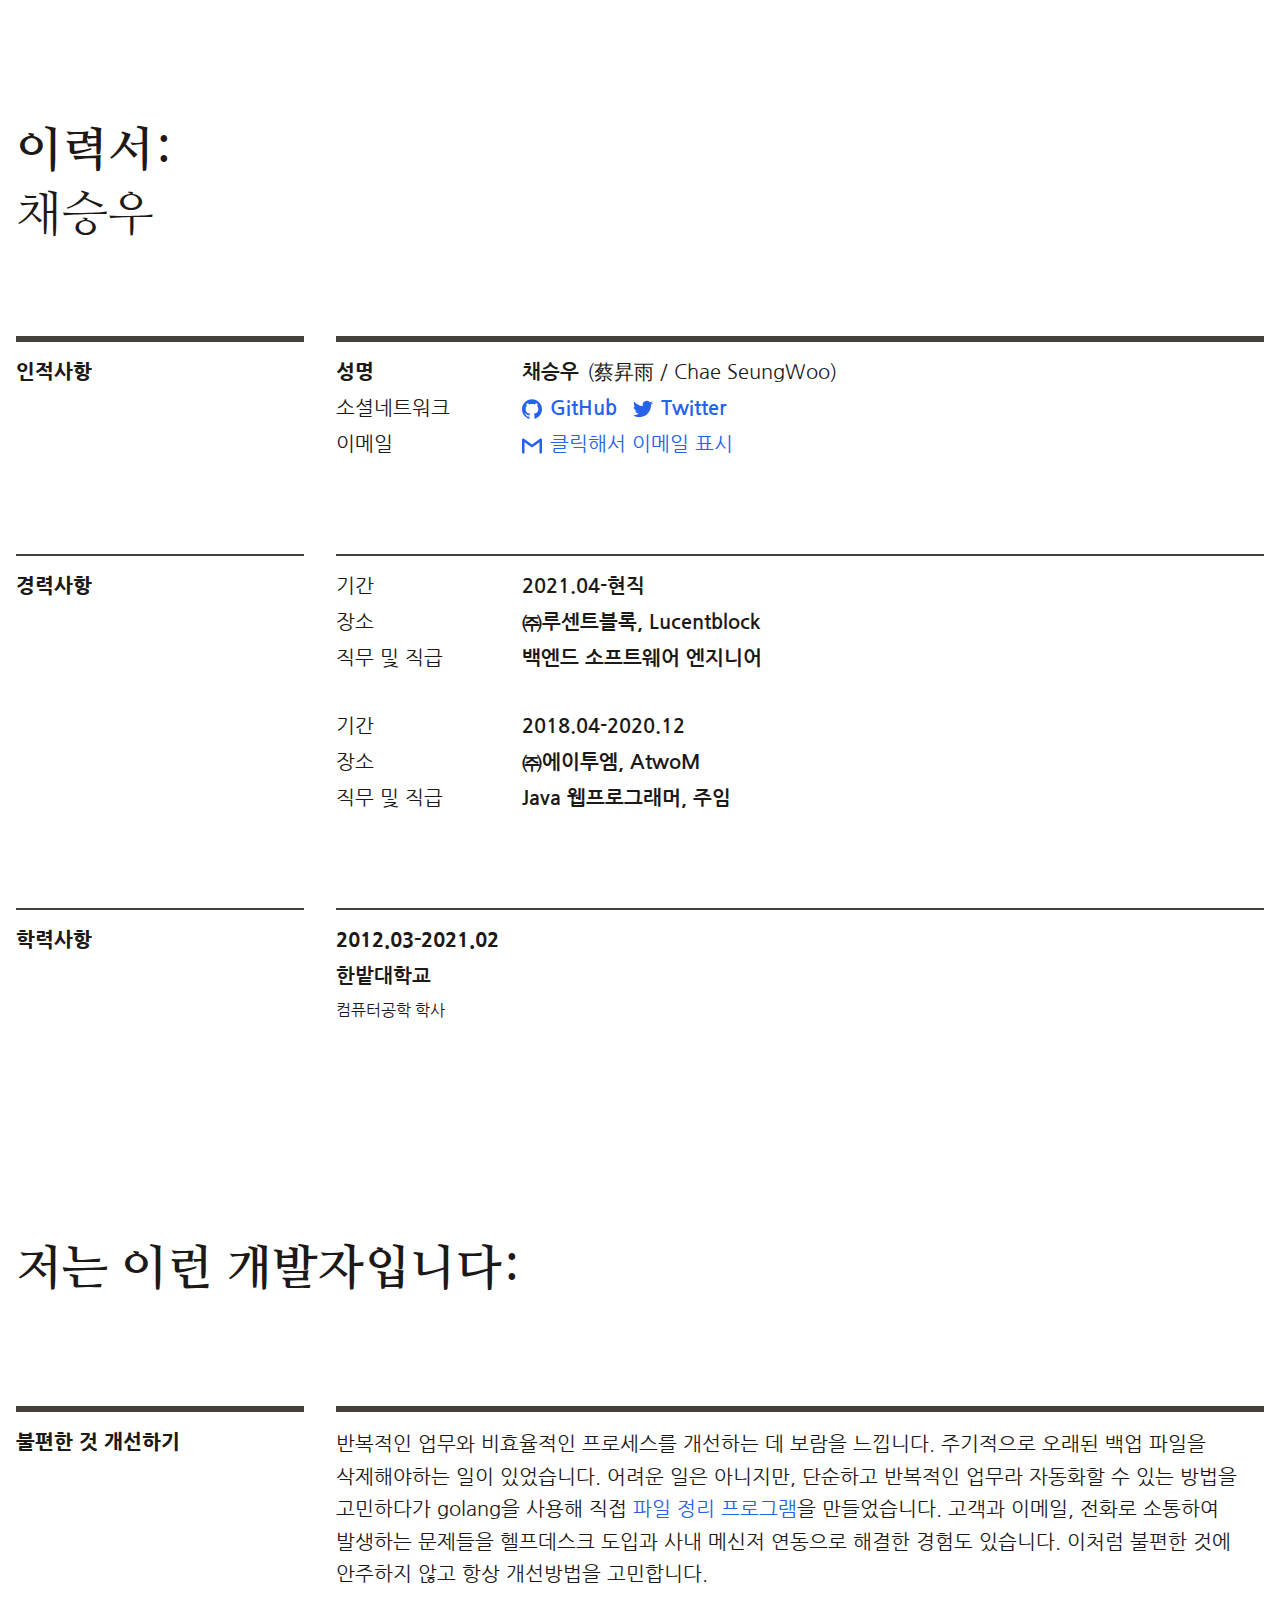
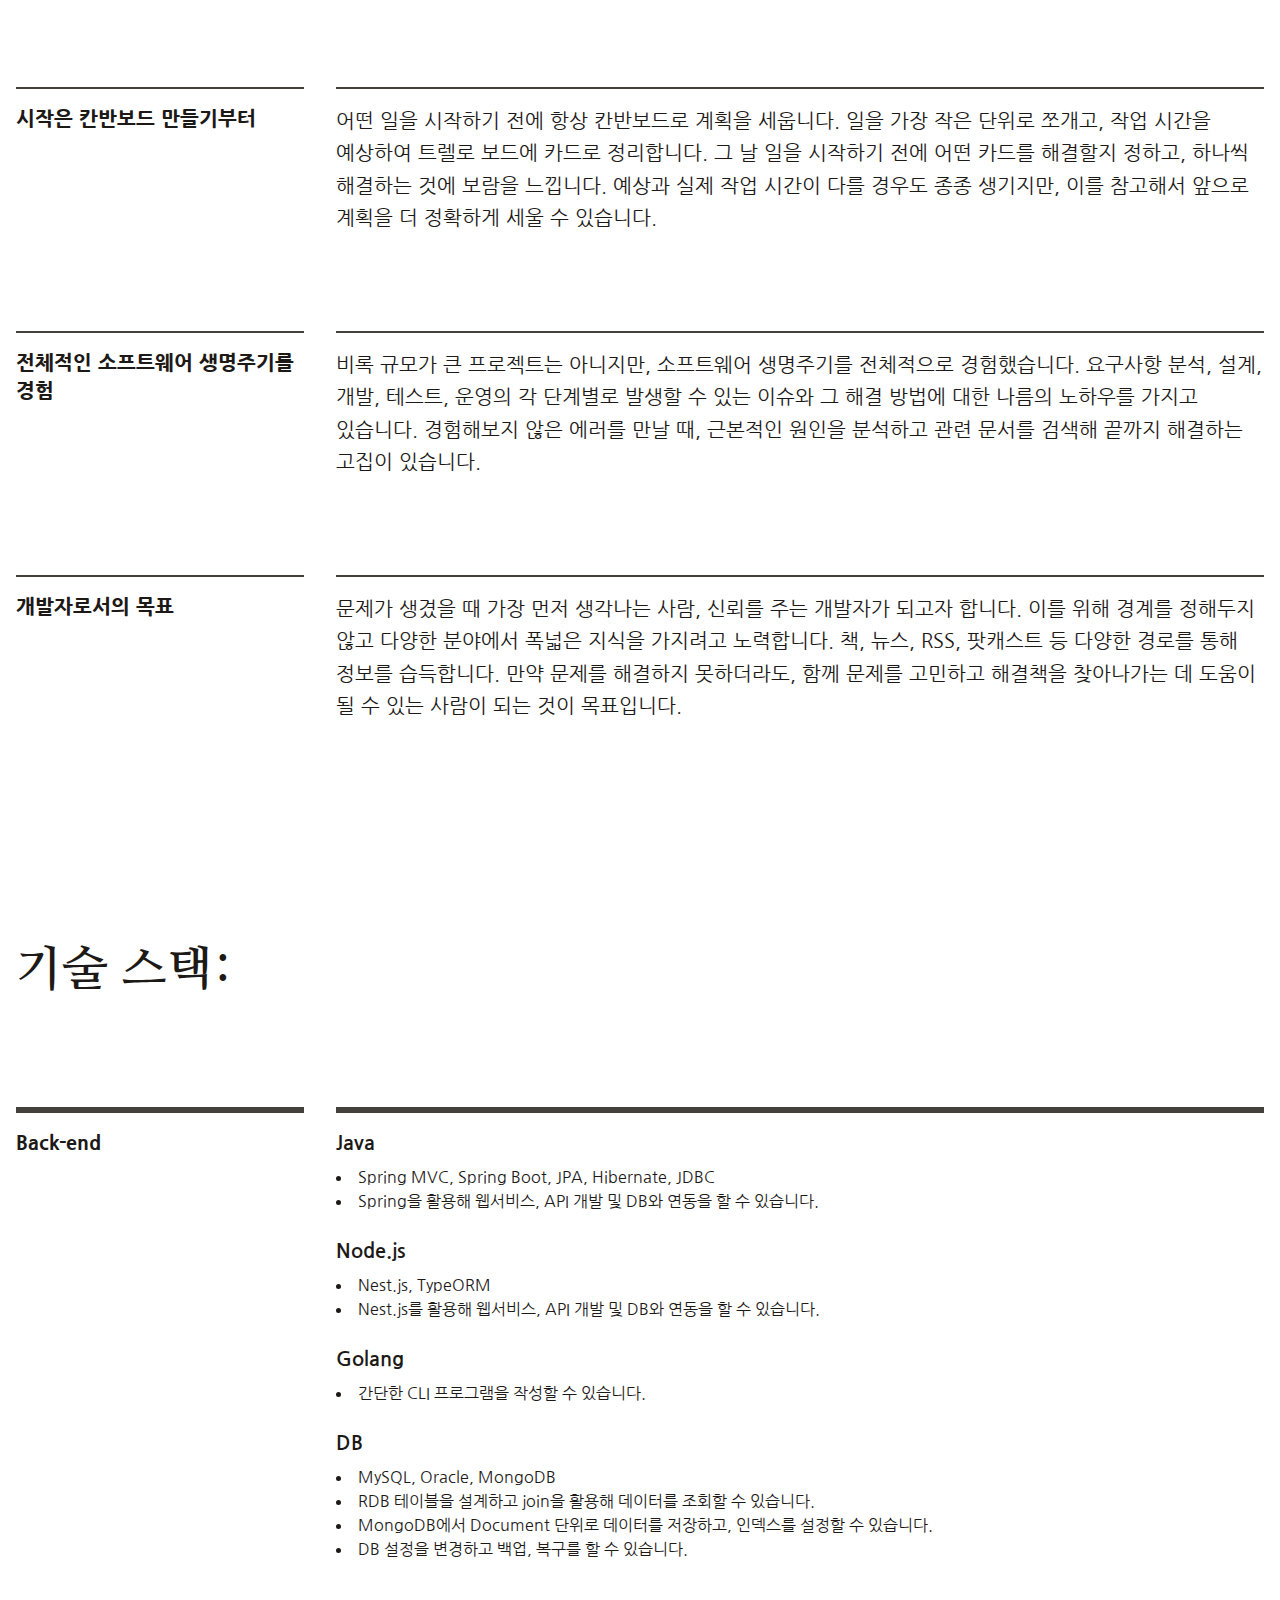
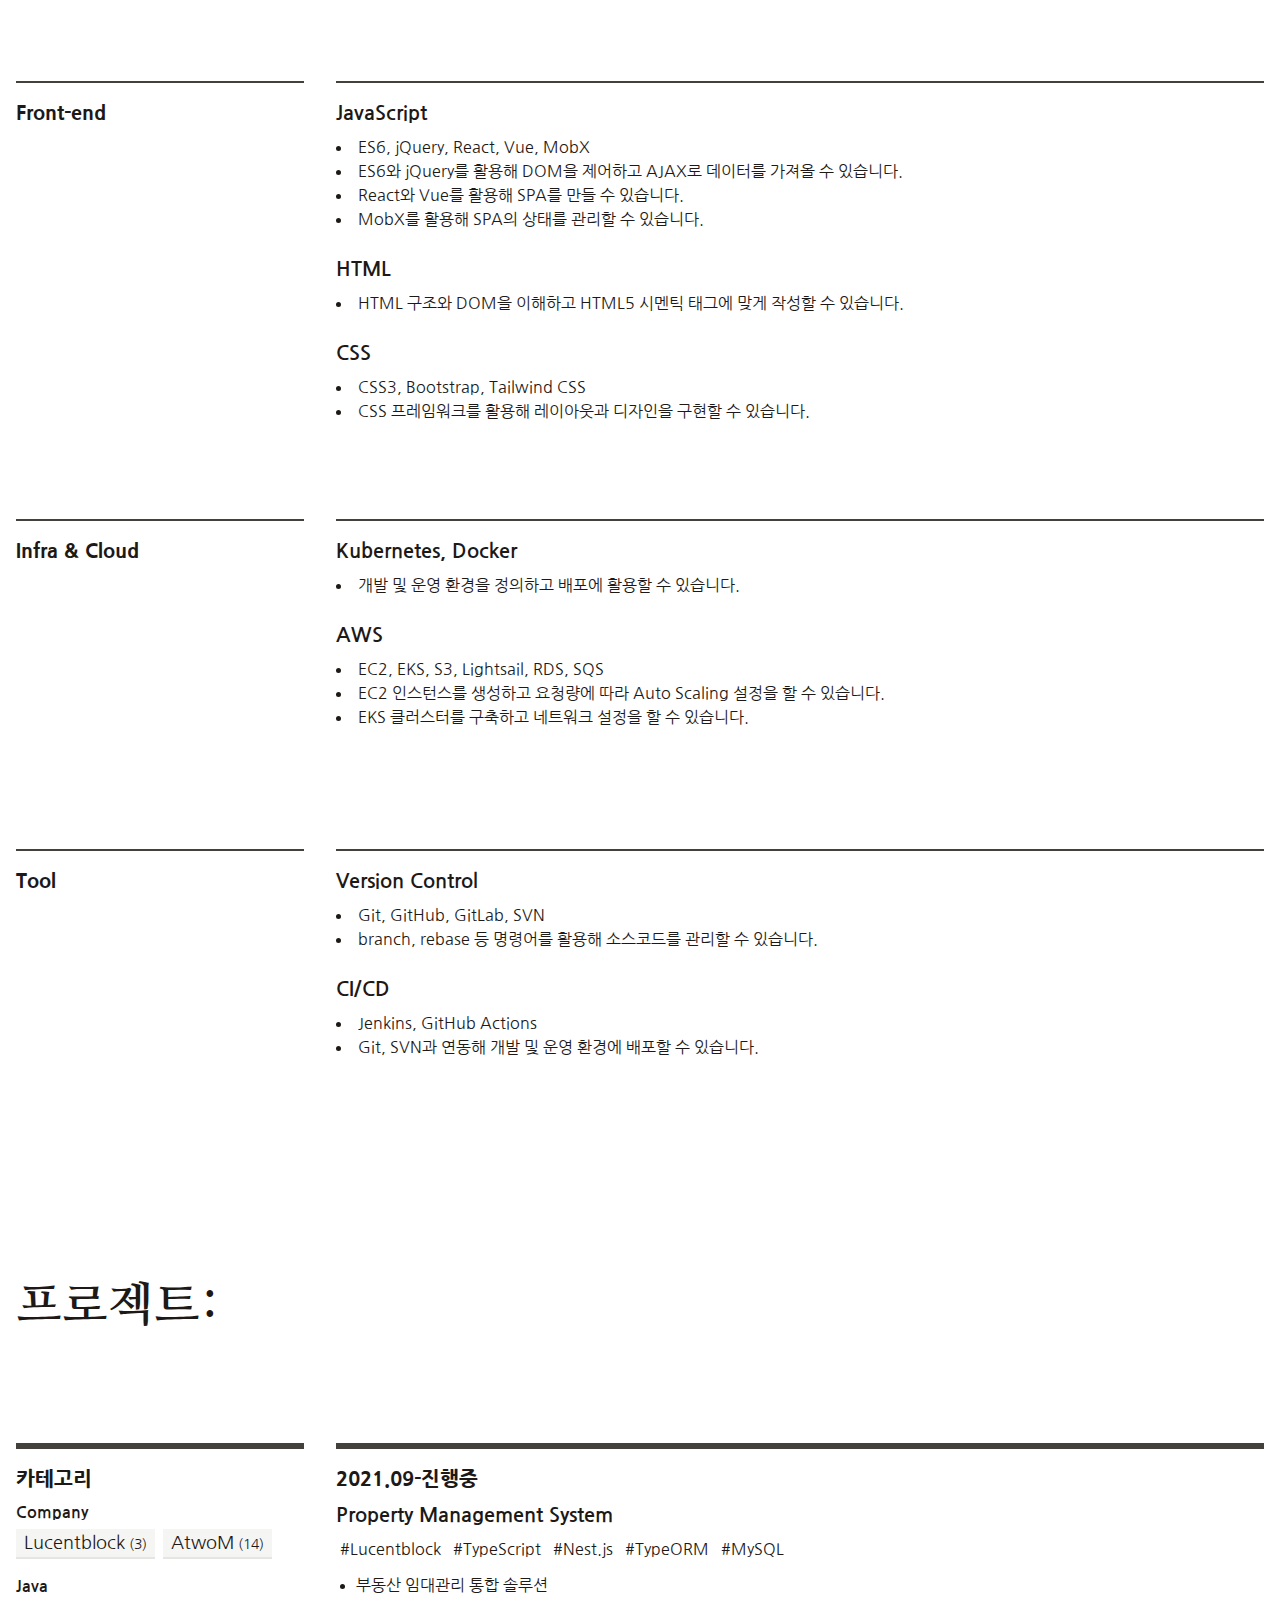
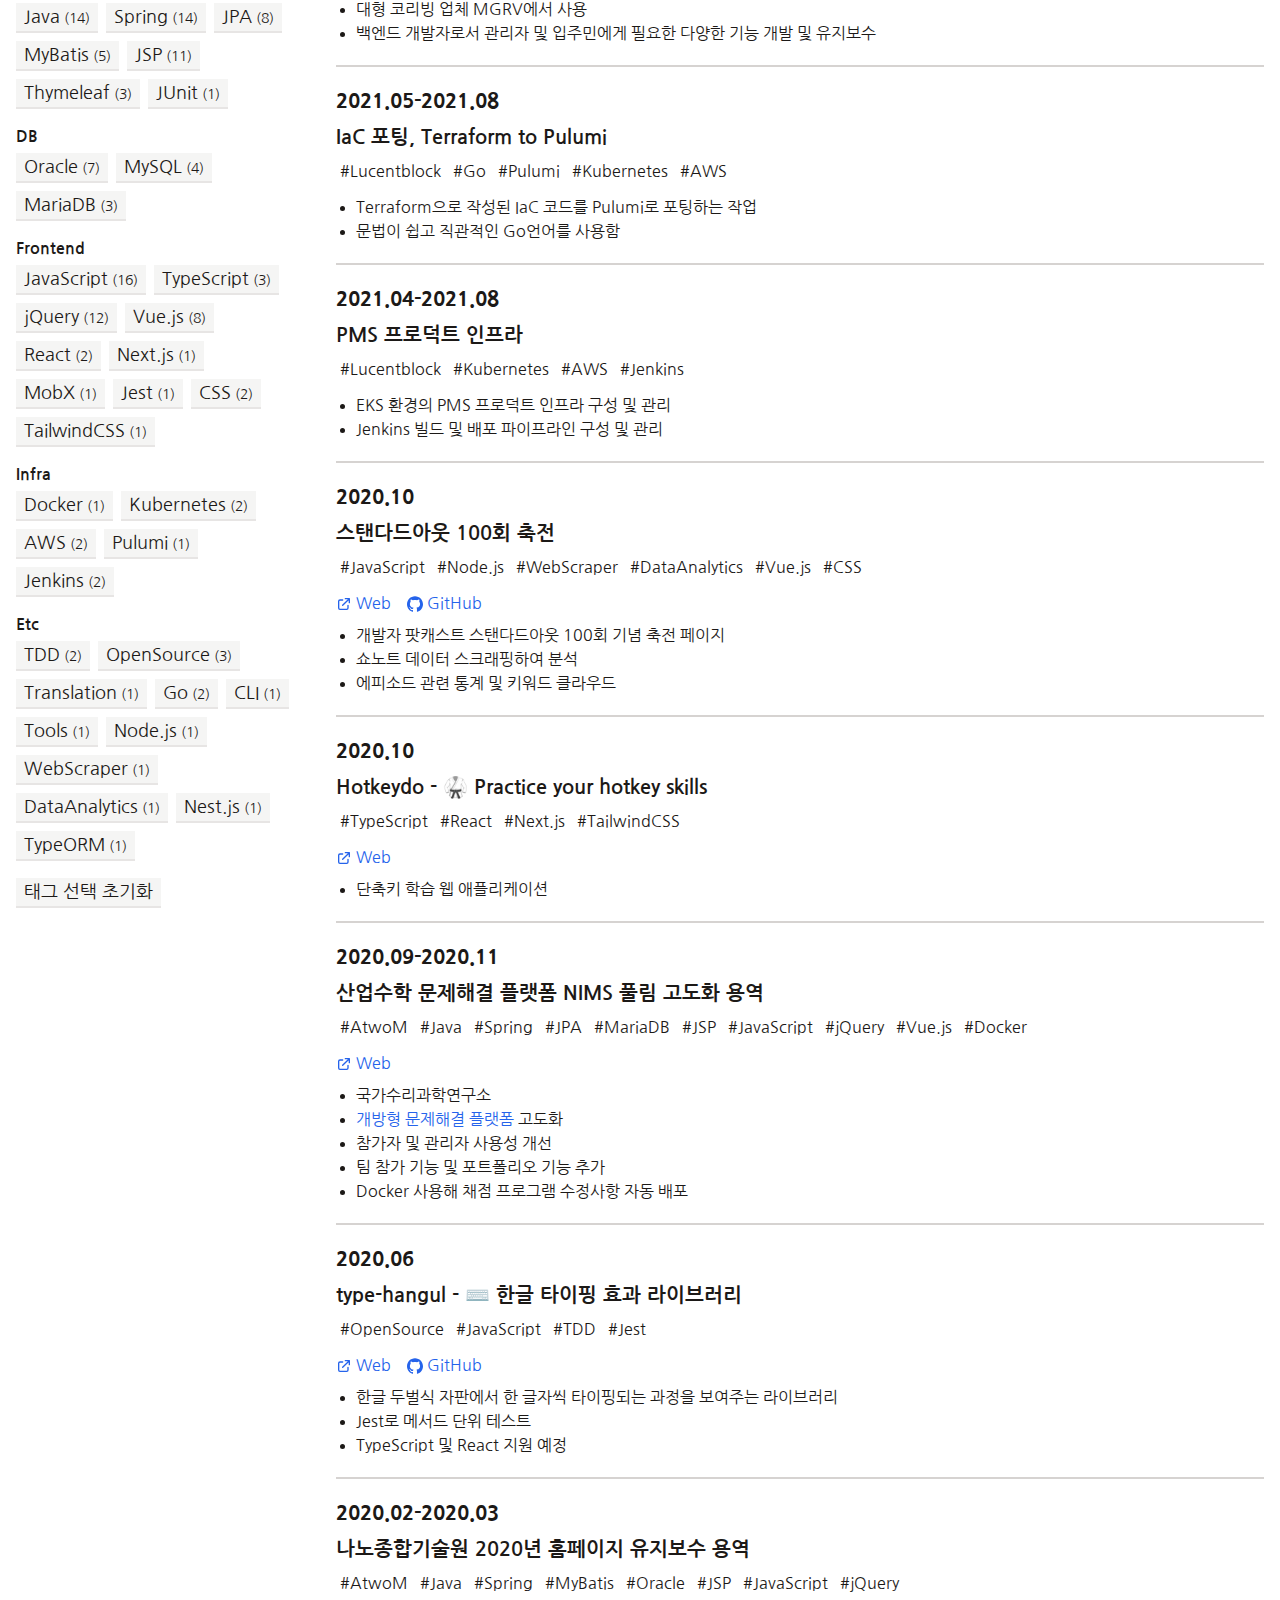
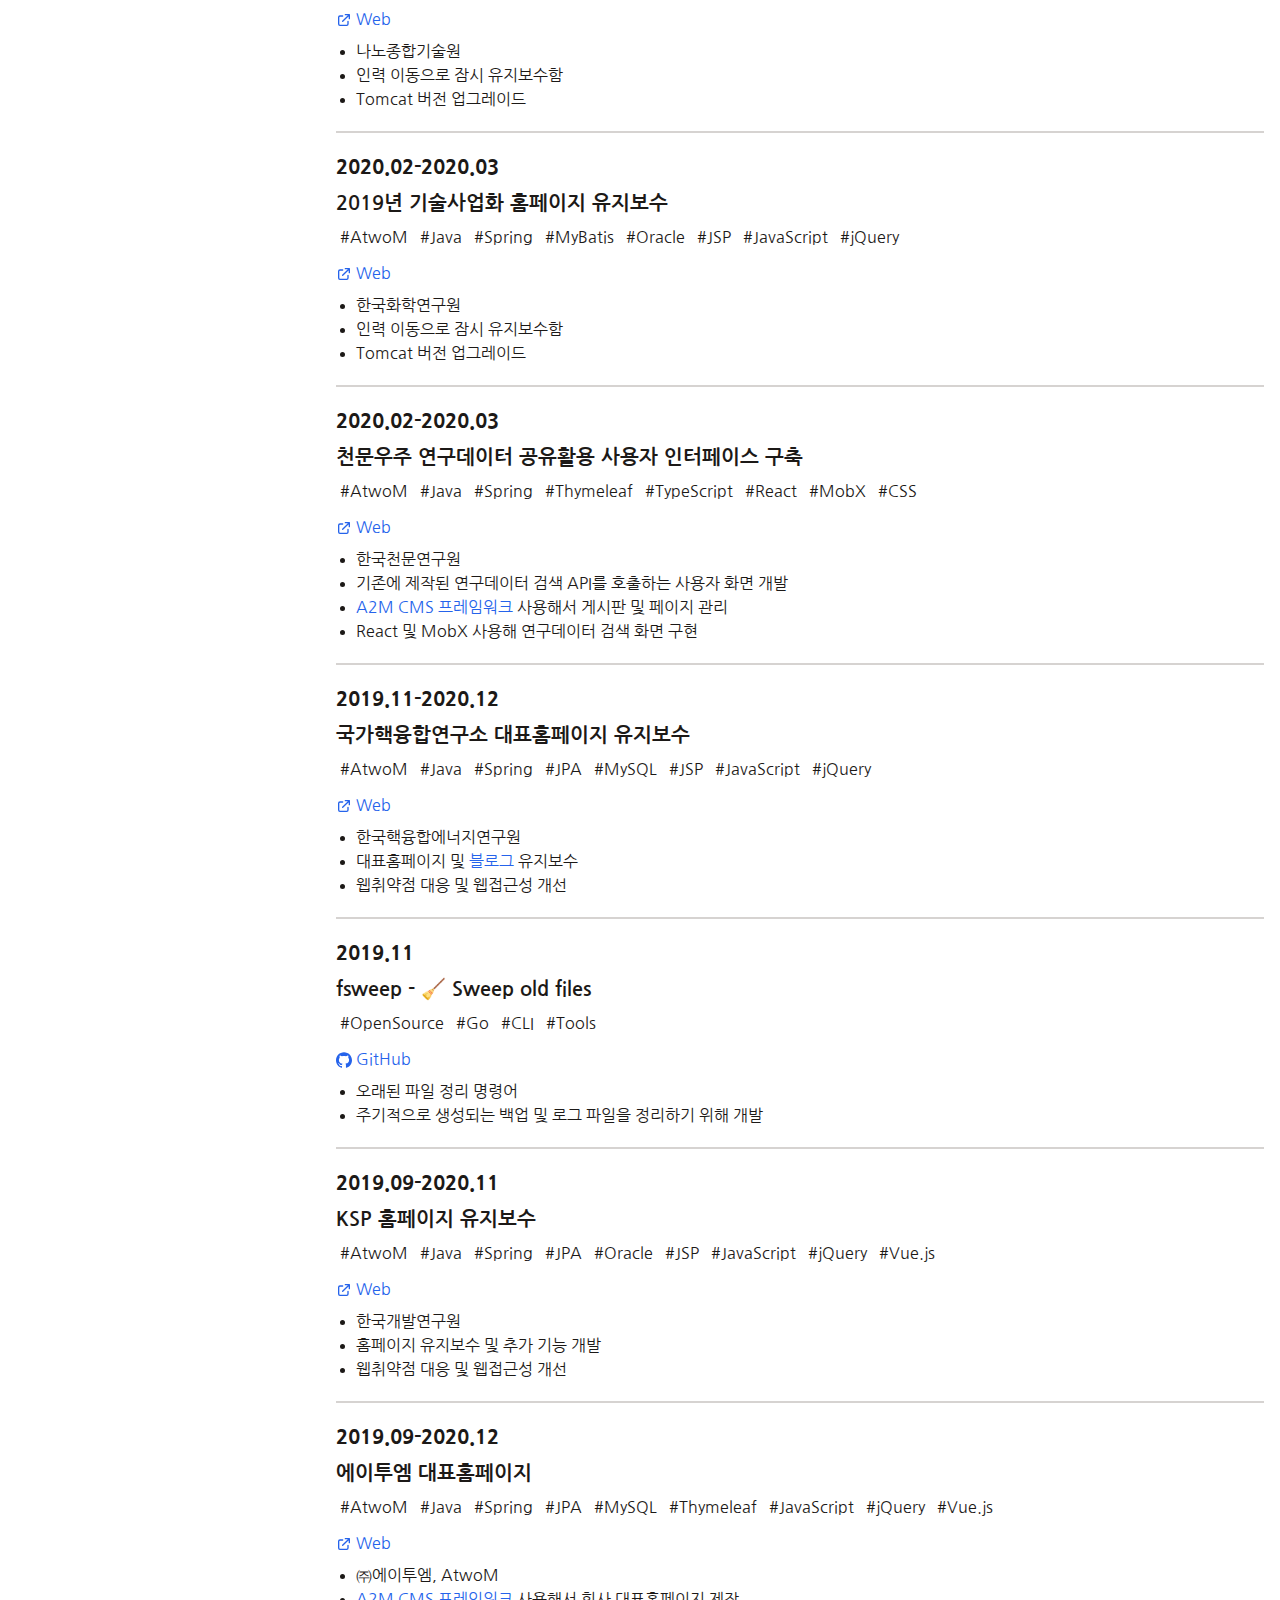
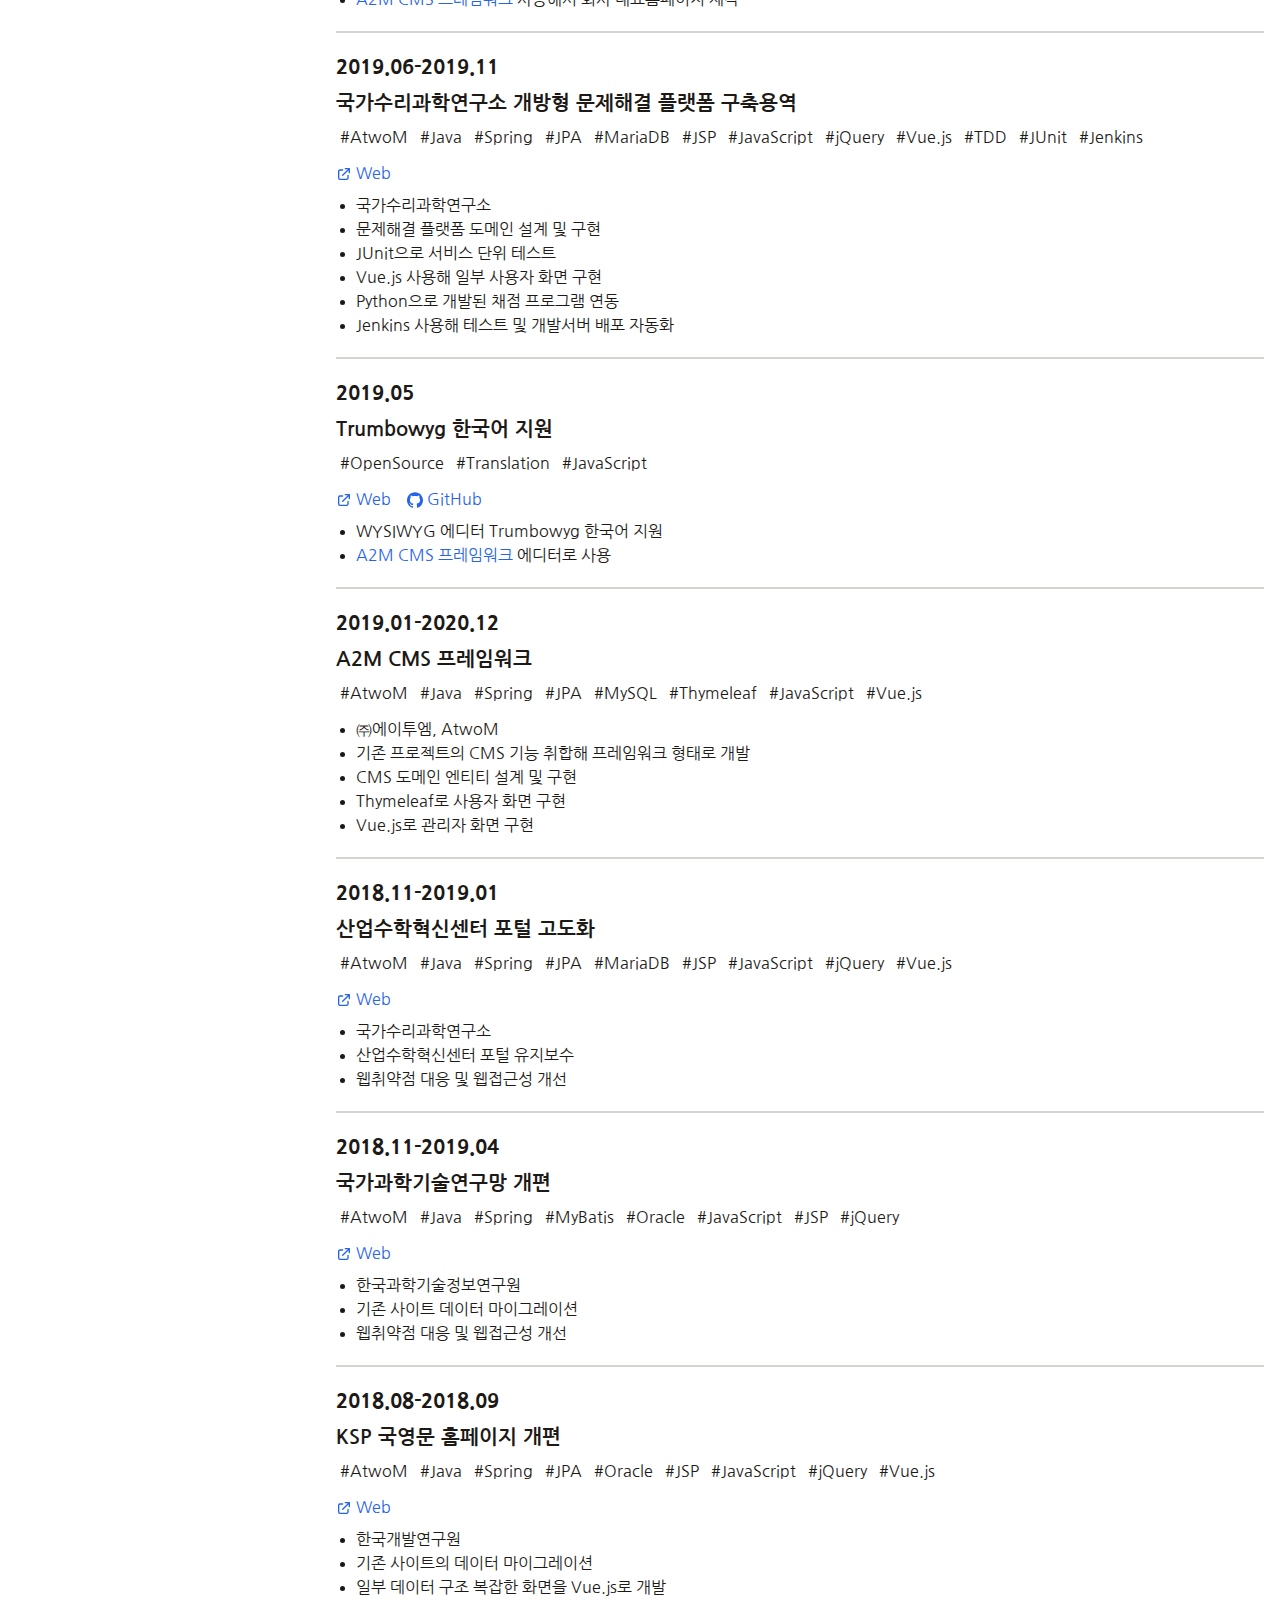
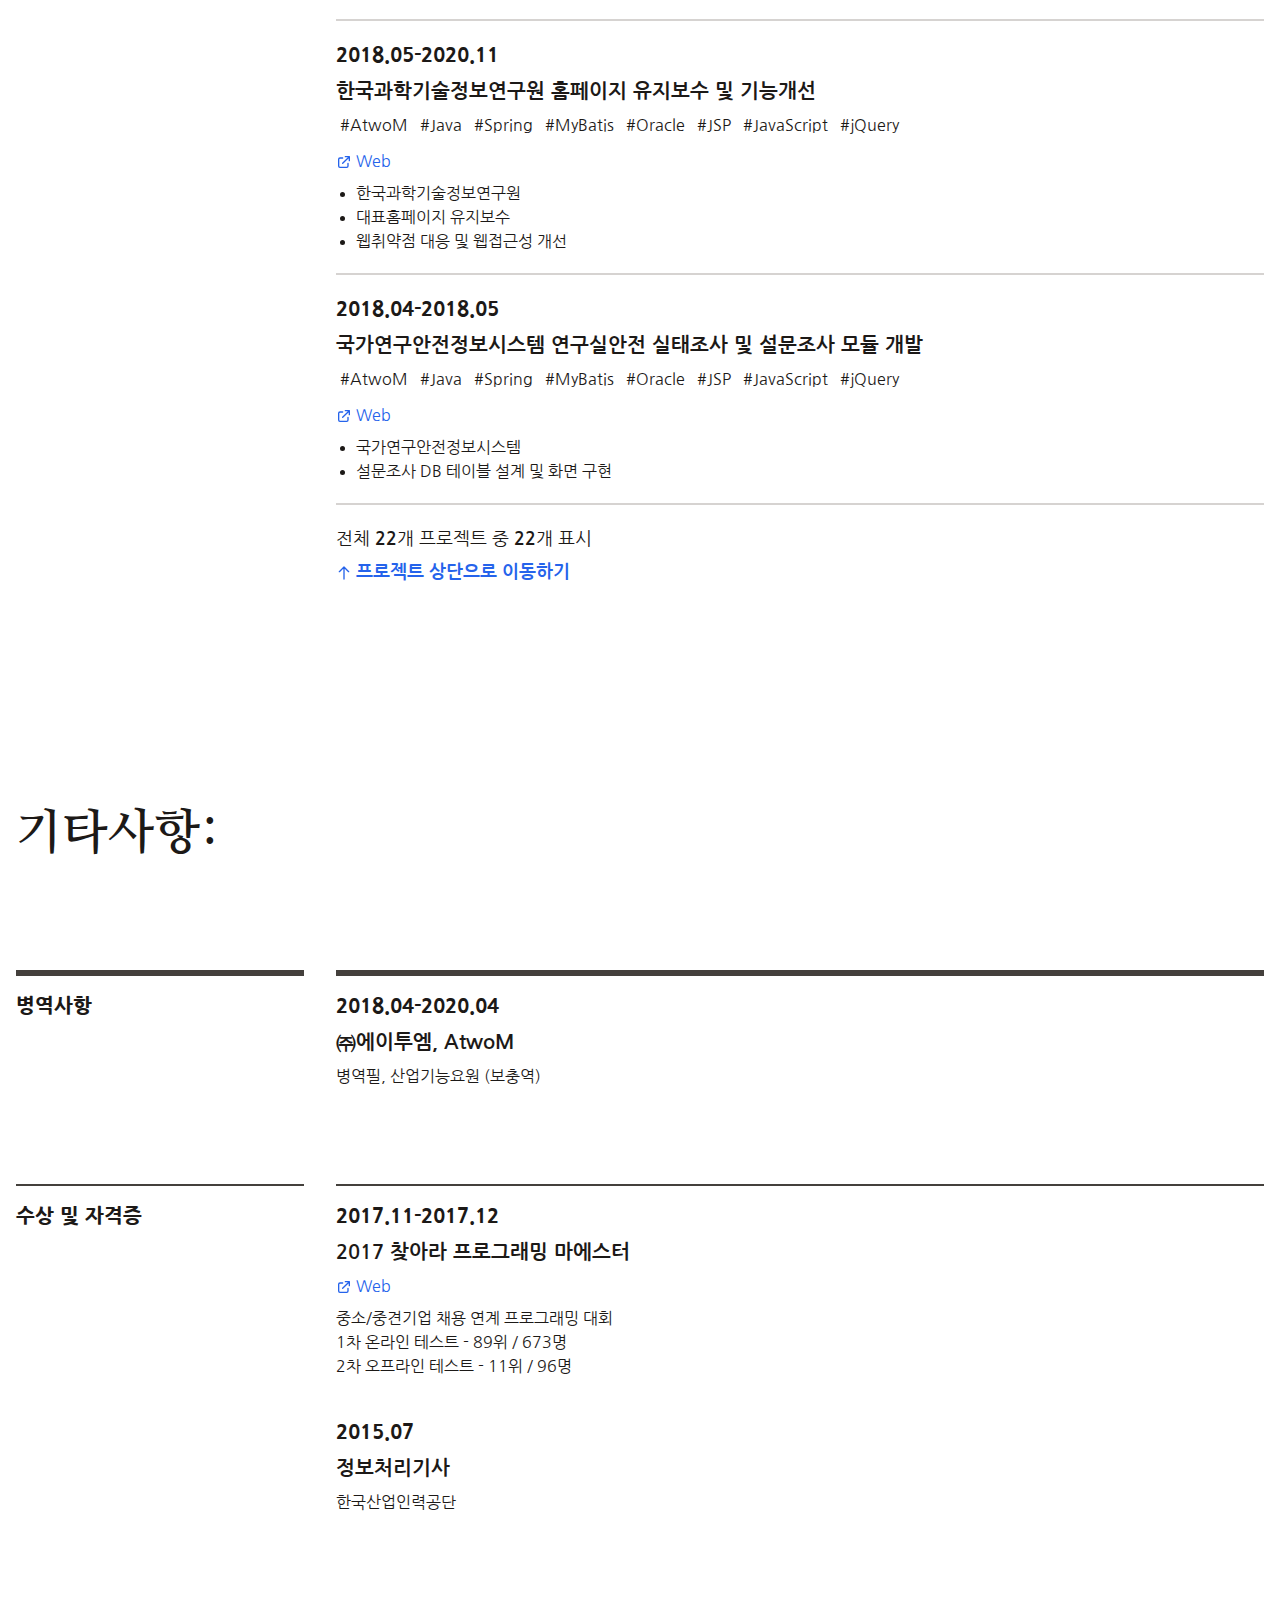
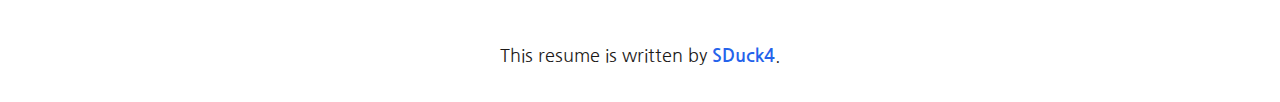
==== commit 3db9a6b3: "Update developer" ====
--- a/developer/index.html
+++ b/developer/index.html
@@ -1,12 +1,19 @@
-<!DOCTYPE html><html><head><meta name="viewport" content="width=device-width"/><meta charSet="utf-8"/><title>이력서: 채승우</title><meta name="next-head-count" content="3"/><link rel="preload" href="/developer/_next/static/css/33d7423552953b10b725.css" as="style"/><link rel="stylesheet" href="/developer/_next/static/css/33d7423552953b10b725.css" data-n-g=""/><noscript data-n-css=""></noscript><link rel="preload" href="/developer/_next/static/chunks/main-a0e01fff233ceddaba5d.js" as="script"/><link rel="preload" href="/developer/_next/static/chunks/webpack-e067438c4cf4ef2ef178.js" as="script"/><link rel="preload" href="/developer/_next/static/chunks/framework.cdbdac0a36200f52203c.js" as="script"/><link rel="preload" href="/developer/_next/static/chunks/f6078781a05fe1bcb0902d23dbbb2662c8d200b3.e3e1b3f71650d7dd19da.js" as="script"/><link rel="preload" href="/developer/_next/static/chunks/pages/_app-f97e849cb59229693cbc.js" as="script"/><link rel="preload" href="/developer/_next/static/chunks/0f1ac474.3febc725da045b754233.js" as="script"/><link rel="preload" href="/developer/_next/static/chunks/pages/index-c065745ce821ea4d7b9b.js" as="script"/></head><body><div id="__next"><div class="text-gray-900 dark:bg-gray-900 dark:text-gray-200"><main class="container mx-auto px-4"><div id="top" class="pt-24 pb-16 sm:pt-32 sm:pb-24 font-serif"><h1 class="text-4xl sm:text-5xl 2xl:text-6xl leading-tight"><p class="font-bold mb-2 sm:mb-4">이력서:</p><p class="mt-2 sm:mt-4">채승우</p></h1></div><section id="personal" class="grid grid-cols-4 grid-rows-1 gap-4 sm:gap-8 mb-16 sm:mb-20 text-xl"><div class="col-span-4 sm:col-span-1 py-4 border-t-6 border-gray-700 dark:border-gray-400"><h2 class="font-extrabold">인적사항</h2></div><div class="col-span-4 sm:col-span-3 py-4 sm:border-t-6 border-gray-700 dark:border-gray-400"><div class="lg:flex lg:flex-row mb-4 lg:mb-2 last:mb-0"><div class="mb-1 lg:mb-0 lg:w-1/5 text-base lg:text-xl font-extrabold">성명</div><div class="lg:w-4/5 font-bold"><span class="mr-2">채승우</span><span class="font-normal">(<!-- -->蔡昇雨<!-- --> / <!-- -->Chae SeungWoo<!-- -->)</span></div></div><div class="lg:flex lg:flex-row mb-4 lg:mb-2 last:mb-0"><div class="mb-1 lg:mb-0 lg:w-1/5 text-base lg:text-xl font-normal">소셜네트워크</div><div class="lg:w-4/5 font-bold"><a href="https://github.com/SDuck4" target="_blank" rel="noopener noreferrer" class="mr-4"><svg class="fill-current inline-block h-5 w-5 mr-2" role="img" viewBox="0 0 24 24" xmlns="http://www.w3.org/2000/svg"><title>GitHub</title><path d="M12 .297c-6.63 0-12 5.373-12 12 0 5.303 3.438 9.8 8.205 11.385.6.113.82-.258.82-.577 0-.285-.01-1.04-.015-2.04-3.338.724-4.042-1.61-4.042-1.61C4.422 18.07 3.633 17.7 3.633 17.7c-1.087-.744.084-.729.084-.729 1.205.084 1.838 1.236 1.838 1.236 1.07 1.835 2.809 1.305 3.495.998.108-.776.417-1.305.76-1.605-2.665-.3-5.466-1.332-5.466-5.93 0-1.31.465-2.38 1.235-3.22-.135-.303-.54-1.523.105-3.176 0 0 1.005-.322 3.3 1.23.96-.267 1.98-.399 3-.405 1.02.006 2.04.138 3 .405 2.28-1.552 3.285-1.23 3.285-1.23.645 1.653.24 2.873.12 3.176.765.84 1.23 1.91 1.23 3.22 0 4.61-2.805 5.625-5.475 5.92.42.36.81 1.096.81 2.22 0 1.606-.015 2.896-.015 3.286 0 .315.21.69.825.57C20.565 22.092 24 17.592 24 12.297c0-6.627-5.373-12-12-12"></path></svg><span>GitHub</span></a><a href="https://twitter.com/sduck4" target="_blank" rel="noopener noreferrer" class="mr-4"><svg class="fill-current inline-block h-5 w-5 mr-2" role="img" xmlns="http://www.w3.org/2000/svg" viewBox="0 0 24 24"><title>Twitter</title><path d="M23.953 4.57a10 10 0 01-2.825.775 4.958 4.958 0 002.163-2.723c-.951.555-2.005.959-3.127 1.184a4.92 4.92 0 00-8.384 4.482C7.69 8.095 4.067 6.13 1.64 3.162a4.822 4.822 0 00-.666 2.475c0 1.71.87 3.213 2.188 4.096a4.904 4.904 0 01-2.228-.616v.06a4.923 4.923 0 003.946 4.827 4.996 4.996 0 01-2.212.085 4.936 4.936 0 004.604 3.417 9.867 9.867 0 01-6.102 2.105c-.39 0-.779-.023-1.17-.067a13.995 13.995 0 007.557 2.209c9.053 0 13.998-7.496 13.998-13.985 0-.21 0-.42-.015-.63A9.935 9.935 0 0024 4.59z"></path></svg><span>Twitter</span></a></div></div><div class="lg:flex lg:flex-row mb-4 lg:mb-2 last:mb-0"><div class="mb-1 lg:mb-0 lg:w-1/5 text-base lg:text-xl font-normal">이메일</div><div class="lg:w-4/5 font-bold"><button class="text-blue-600 dark:text-blue-500" title="스팸방지"><svg class="fill-current inline-block h-5 w-5 mr-2" role="img" viewBox="0 0 24 24" xmlns="http://www.w3.org/2000/svg"><title>Gmail</title><path d="M24 4.5v15c0 .85-.65 1.5-1.5 1.5H21V7.387l-9 6.463-9-6.463V21H1.5C.649 21 0 20.35 0 19.5v-15c0-.425.162-.8.431-1.068C.7 3.16 1.076 3 1.5 3H2l10 7.25L22 3h.5c.425 0 .8.162 1.069.432.27.268.431.643.431 1.068z"></path></svg><span class="lg:hidden">탭해서 이메일 표시</span><span class="hidden lg:inline">클릭해서 이메일 표시</span></button></div></div></div></section><section id="career" class="grid grid-cols-4 grid-rows-1 gap-4 sm:gap-8 mb-16 sm:mb-20 text-xl"><div class="col-span-4 sm:col-span-1 py-4 border-t-2 border-gray-700 dark:border-gray-400"><h2 class="font-extrabold">경력사항</h2></div><div class="col-span-4 sm:col-span-3 py-4 sm:border-t-2 border-gray-700 dark:border-gray-400"><div class="mb-10 last:mb-0"><div class="lg:flex lg:flex-row mb-4 lg:mb-2 last:mb-0"><div class="mb-1 lg:mb-0 lg:w-1/5 text-base lg:text-xl font-normal">기간</div><div class="lg:w-4/5 font-bold">2021.03<!-- -->-현직</div></div><div class="lg:flex lg:flex-row mb-4 lg:mb-2 last:mb-0"><div class="mb-1 lg:mb-0 lg:w-1/5 text-base lg:text-xl font-normal">장소</div><div class="lg:w-4/5 font-bold">㈜루센트블록, Lucentblock</div></div><div class="lg:flex lg:flex-row mb-4 lg:mb-2 last:mb-0"><div class="mb-1 lg:mb-0 lg:w-1/5 text-base lg:text-xl font-normal">직무 및 직급</div><div class="lg:w-4/5 font-bold">클라우드&amp;인프라 엔지니어</div></div></div><div class="mb-10 last:mb-0"><div class="lg:flex lg:flex-row mb-4 lg:mb-2 last:mb-0"><div class="mb-1 lg:mb-0 lg:w-1/5 text-base lg:text-xl font-normal">기간</div><div class="lg:w-4/5 font-bold">2018.04<!-- -->-<!-- -->2020.12</div></div><div class="lg:flex lg:flex-row mb-4 lg:mb-2 last:mb-0"><div class="mb-1 lg:mb-0 lg:w-1/5 text-base lg:text-xl font-normal">장소</div><div class="lg:w-4/5 font-bold">㈜에이투엠, AtwoM</div></div><div class="lg:flex lg:flex-row mb-4 lg:mb-2 last:mb-0"><div class="mb-1 lg:mb-0 lg:w-1/5 text-base lg:text-xl font-normal">직무 및 직급</div><div class="lg:w-4/5 font-bold">Java 웹프로그래머, 주임</div></div></div></div></section><section id="academic" class="grid grid-cols-4 grid-rows-1 gap-4 sm:gap-8 mb-16 sm:mb-20 text-xl"><div class="col-span-4 sm:col-span-1 py-4 border-t-2 border-gray-700 dark:border-gray-400"><h2 class="font-extrabold">학력사항</h2></div><div class="col-span-4 sm:col-span-3 py-4 sm:border-t-2 border-gray-700 dark:border-gray-400"><div class="mb-10 last:mb-0"><div class="mb-2 font-extrabold">2012.03<!-- -->-<!-- -->2021.02</div><div class="mb-2 font-bold">한밭대학교</div><div class="text-base"><p>컴퓨터공학 학사</p>
-</div></div></div></section><div id="intro" class="pt-24 pb-16 sm:pt-32 sm:pb-24 font-serif"><h1 class="text-4xl sm:text-5xl 2xl:text-6xl leading-tight"><p class="font-bold mb-2 sm:mb-4">저는 이런 개발자입니다:</p></h1></div><section id="intro-0" class="grid grid-cols-4 grid-rows-1 gap-4 sm:gap-8 mb-16 sm:mb-20 text-xl"><div class="col-span-4 sm:col-span-1 py-4 border-t-6 border-gray-700 dark:border-gray-400"><h2 class="font-extrabold">불편한 것 개선하기</h2></div><div class="col-span-4 sm:col-span-3 py-4 sm:border-t-6 border-gray-700 dark:border-gray-400"><p class="leading-relaxed">반복적인 업무와 비효율적인 프로세스를 개선하는 데 보람을 느낍니다. 주기적으로 오래된 백업 파일을 삭제해야하는 일이 있었습니다. 어려운 일은 아니지만, 단순하고 반복적인 업무라 자동화할 수 있는 방법을 고민하다가 golang을 사용해 직접 <a href="https://github.com/SDuck4/fsweep" target="_blank">파일 정리 프로그램</a>을 만들었습니다. 고객과 이메일, 전화로 소통하여 발생하는 문제들을 헬프데스크 도입과 사내 메신저 연동으로 해결한 경험도 있습니다. 이처럼 불편한 것에 안주하지 않고 항상 개선방법을 고민합니다.</p></div></section><section id="intro-1" class="grid grid-cols-4 grid-rows-1 gap-4 sm:gap-8 mb-16 sm:mb-20 text-xl"><div class="col-span-4 sm:col-span-1 py-4 border-t-2 border-gray-700 dark:border-gray-400"><h2 class="font-extrabold">시작은 칸반보드 만들기부터</h2></div><div class="col-span-4 sm:col-span-3 py-4 sm:border-t-2 border-gray-700 dark:border-gray-400"><p class="leading-relaxed">어떤 일을 시작하기 전에 항상 칸반보드로 계획을 세웁니다. 일을 가장 작은 단위로 쪼개고, 작업 시간을 예상하여 트렐로 보드에 카드로 정리합니다. 그 날 일을 시작하기 전에 어떤 카드를 해결할지 정하고, 하나씩 해결하는 것에 보람을 느낍니다. 예상과 실제 작업 시간이 다를 경우도 종종 생기지만, 이를 참고해서 앞으로 계획을 더 정확하게 세울 수 있습니다.</p></div></section><section id="intro-2" class="grid grid-cols-4 grid-rows-1 gap-4 sm:gap-8 mb-16 sm:mb-20 text-xl"><div class="col-span-4 sm:col-span-1 py-4 border-t-2 border-gray-700 dark:border-gray-400"><h2 class="font-extrabold">전체적인 소프트웨어 생명주기를 경험</h2></div><div class="col-span-4 sm:col-span-3 py-4 sm:border-t-2 border-gray-700 dark:border-gray-400"><p class="leading-relaxed">비록 규모가 큰 프로젝트는 아니지만, 소프트웨어 생명주기를 전체적으로 경험했습니다. 요구사항 분석, 설계, 개발, 테스트, 운영의 각 단계별로 발생할 수 있는 이슈와 그 해결 방법에 대한 나름의 노하우를 가지고 있습니다. 경험해보지 않은 에러를 만날 때, 근본적인 원인을 분석하고 관련 문서를 검색해 끝까지 해결하는 고집이 있습니다.</p></div></section><section id="intro-3" class="grid grid-cols-4 grid-rows-1 gap-4 sm:gap-8 mb-16 sm:mb-20 text-xl"><div class="col-span-4 sm:col-span-1 py-4 border-t-2 border-gray-700 dark:border-gray-400"><h2 class="font-extrabold">개발자로서의 목표</h2></div><div class="col-span-4 sm:col-span-3 py-4 sm:border-t-2 border-gray-700 dark:border-gray-400"><p class="leading-relaxed">문제가 생겼을 때 가장 먼저 생각나는 사람, 신뢰를 주는 개발자가 되고자 합니다. 이를 위해  경계를 정해두지 않고 다양한 분야에서 폭넓은 지식을 가지려고 노력합니다. 책, 뉴스, RSS, 팟캐스트 등 다양한 경로를 통해 정보를 습득합니다. 만약 문제를 해결하지 못하더라도, 함께 문제를 고민하고 해결책을 찾아나가는 데 도움이 될 수 있는 사람이 되는 것이 목표입니다.</p></div></section><div id="tech-stack" class="pt-24 pb-16 sm:pt-32 sm:pb-24 font-serif"><h1 class="text-4xl sm:text-5xl 2xl:text-6xl leading-tight"><p class="font-bold mb-2 sm:mb-4">기술 스택:</p></h1></div><section id="tech-backend" class="grid grid-cols-4 grid-rows-1 gap-4 sm:gap-8 mb-16 sm:mb-20 text-xl"><div class="col-span-4 sm:col-span-1 py-4 border-t-6 border-gray-700 dark:border-gray-400"><h2 class="font-extrabold">Back-end</h2></div><div class="col-span-4 sm:col-span-3 py-4 sm:border-t-6 border-gray-700 dark:border-gray-400"><p class="mb-6"><h2 class="font-bold mb-2">Java</h2><ul class="list-disc list-inside text-base"><li>Spring MVC, Spring Boot, JPA, Hibernate, JDBC</li><li>Spring을 활용해 웹서비스, API 개발 및 DB와 연동을 할 수 있습니다.</li></ul></p><p class="mb-6"><h2 class="font-bold mb-2">Node.js</h2><ul class="list-disc list-inside text-base"><li>Express, Sequelize</li><li>Express를 활용해 웹서비스, API 개발 및 DB와 연동을 할 수 있습니다.</li></ul></p><p class="mb-6"><h2 class="font-bold mb-2">Golang</h2><ul class="list-disc list-inside text-base"><li>간단한 CLI 프로그램을 작성할 수 있습니다.</li></ul></p><p class="mb-6"><h2 class="font-bold mb-2">DB</h2><ul class="list-disc list-inside text-base"><li>Oracle, MySQL, MongoDB</li><li>RDB 테이블을 설계하고 join을 활용해 데이터를 조회할 수 있습니다.</li><li>MongoDB에서 Document 단위로 데이터를 저장하고, 인덱스를 설정할 수 있습니다.</li><li>DB 설정을 변경하고 백업, 복구를 할 수 있습니다.</li></ul></p></div></section><section id="tech-frontend" class="grid grid-cols-4 grid-rows-1 gap-4 sm:gap-8 mb-16 sm:mb-20 text-xl"><div class="col-span-4 sm:col-span-1 py-4 border-t-2 border-gray-700 dark:border-gray-400"><h2 class="font-extrabold">Front-end</h2></div><div class="col-span-4 sm:col-span-3 py-4 sm:border-t-2 border-gray-700 dark:border-gray-400"><p class="mb-6"><h2 class="font-bold mb-2">JavaScript</h2><ul class="list-disc list-inside text-base"><li>ES6, jQuery, React, Vue, MobX</li><li>ES6와 jQuery를 활용해 DOM을 제어하고 AJAX로 데이터를 가져올 수 있습니다.</li><li>React와 Vue를 활용해 SPA를 만들 수 있습니다.</li><li>MobX를 활용해 SPA의 상태를 관리할 수 있습니다.</li></ul></p><p class="mb-6"><h2 class="font-bold mb-2">HTML</h2><ul class="list-disc list-inside text-base"><li>HTML 구조와 DOM을 이해하고 HTML5 시멘틱 태그에 맞게 작성할 수 있습니다.</li></ul></p><p><h2 class="font-bold mb-2">CSS</h2><ul class="list-disc list-inside text-base"><li>CSS3, Bootstrap, Tailwind CSS</li><li>CSS 프레임워크를 활용해 레이아웃과 디자인을 구현할 수 있습니다.</li></ul></p></div></section><section id="tech-infra" class="grid grid-cols-4 grid-rows-1 gap-4 sm:gap-8 mb-16 sm:mb-20 text-xl"><div class="col-span-4 sm:col-span-1 py-4 border-t-2 border-gray-700 dark:border-gray-400"><h2 class="font-extrabold">Infra &amp; Cloud</h2></div><div class="col-span-4 sm:col-span-3 py-4 sm:border-t-2 border-gray-700 dark:border-gray-400"><p class="mb-6"><h2 class="font-bold mb-2">Docker</h2><ul class="list-disc list-inside text-base"><li>개발 및 운영 환경을 정의하고 배포에 활용할 수 있습니다.</li></ul></p><p class="mb-6"><h2 class="font-bold mb-2">AWS</h2><ul class="list-disc list-inside text-base"><li>EC2, Lightsail, RDS, S3, SQS</li><li>필요한 인스턴스를 생성하고 요청량에 따라 Auto Scaling 설정을 할 수 있습니다.</li></ul></p></div></section><section id="tech-tool" class="grid grid-cols-4 grid-rows-1 gap-4 sm:gap-8 mb-16 sm:mb-20 text-xl"><div class="col-span-4 sm:col-span-1 py-4 border-t-2 border-gray-700 dark:border-gray-400"><h2 class="font-extrabold">Tool</h2></div><div class="col-span-4 sm:col-span-3 py-4 sm:border-t-2 border-gray-700 dark:border-gray-400"><p class="mb-6"><h2 class="font-bold mb-2">Version Control</h2><ul class="list-disc list-inside text-base"><li>Git, GitHub, GitLab, SVN</li><li>branch, rebase 등 명령어를 활용해 소스코드를 관리할 수 있습니다.</li></ul></p><p><h2 class="font-bold mb-2">CI/CD</h2><ul class="list-disc list-inside text-base"><li>Jenkins, GitHub Actions</li><li>Git, SVN과 연동해 개발 및 운영 환경에 배포할 수 있습니다.</li></ul></p></div></section><div id="project" class="pt-24 pb-16 sm:pt-32 sm:pb-24 font-serif"><h1 class="text-4xl sm:text-5xl 2xl:text-6xl leading-tight"><p class="font-bold mb-2 sm:mb-4">프로젝트:</p></h1></div><section id="project" class="grid grid-cols-4 grid-rows-1 gap-4 sm:gap-8 mb-16 sm:mb-20 text-xl"><div class="col-span-4 sm:col-span-1 py-4 border-t-6 border-gray-700 dark:border-gray-400"><h2 class="font-extrabold">카테고리</h2><div class="mt-2"><div class="mb-2"><div class="mb-1 font-bold text-base">Java</div><div class="text-lg"><button class="px-2 mr-2 mb-2 cursor-pointer border-b-2 border-gray-200 bg-gray-100 dark:border-gray-700 dark:bg-gray-800 hover:border-blue-200 hover:bg-blue-100 dark:hover:border-blue-600 dark:hover:bg-blue-700 undefined"><span class="mr-1">Java</span><span class="sr-only"> 선택</span><span class="text-sm">(<!-- -->14<!-- -->)</span></button><button class="px-2 mr-2 mb-2 cursor-pointer border-b-2 border-gray-200 bg-gray-100 dark:border-gray-700 dark:bg-gray-800 hover:border-blue-200 hover:bg-blue-100 dark:hover:border-blue-600 dark:hover:bg-blue-700 undefined"><span class="mr-1">Spring</span><span class="sr-only"> 선택</span><span class="text-sm">(<!-- -->14<!-- -->)</span></button><button class="px-2 mr-2 mb-2 cursor-pointer border-b-2 border-gray-200 bg-gray-100 dark:border-gray-700 dark:bg-gray-800 hover:border-blue-200 hover:bg-blue-100 dark:hover:border-blue-600 dark:hover:bg-blue-700 undefined"><span class="mr-1">JPA</span><span class="sr-only"> 선택</span><span class="text-sm">(<!-- -->8<!-- -->)</span></button><button class="px-2 mr-2 mb-2 cursor-pointer border-b-2 border-gray-200 bg-gray-100 dark:border-gray-700 dark:bg-gray-800 hover:border-blue-200 hover:bg-blue-100 dark:hover:border-blue-600 dark:hover:bg-blue-700 undefined"><span class="mr-1">MyBatis</span><span class="sr-only"> 선택</span><span class="text-sm">(<!-- -->5<!-- -->)</span></button><button class="px-2 mr-2 mb-2 cursor-pointer border-b-2 border-gray-200 bg-gray-100 dark:border-gray-700 dark:bg-gray-800 hover:border-blue-200 hover:bg-blue-100 dark:hover:border-blue-600 dark:hover:bg-blue-700 undefined"><span class="mr-1">JSP</span><span class="sr-only"> 선택</span><span class="text-sm">(<!-- -->11<!-- -->)</span></button><button class="px-2 mr-2 mb-2 cursor-pointer border-b-2 border-gray-200 bg-gray-100 dark:border-gray-700 dark:bg-gray-800 hover:border-blue-200 hover:bg-blue-100 dark:hover:border-blue-600 dark:hover:bg-blue-700 undefined"><span class="mr-1">Thymeleaf</span><span class="sr-only"> 선택</span><span class="text-sm">(<!-- -->3<!-- -->)</span></button><button class="px-2 mr-2 mb-2 cursor-pointer border-b-2 border-gray-200 bg-gray-100 dark:border-gray-700 dark:bg-gray-800 hover:border-blue-200 hover:bg-blue-100 dark:hover:border-blue-600 dark:hover:bg-blue-700 undefined"><span class="mr-1">JUnit</span><span class="sr-only"> 선택</span><span class="text-sm">(<!-- -->1<!-- -->)</span></button></div></div><div class="mb-2"><div class="mb-1 font-bold text-base">DB</div><div class="text-lg"><button class="px-2 mr-2 mb-2 cursor-pointer border-b-2 border-gray-200 bg-gray-100 dark:border-gray-700 dark:bg-gray-800 hover:border-blue-200 hover:bg-blue-100 dark:hover:border-blue-600 dark:hover:bg-blue-700 undefined"><span class="mr-1">Oracle</span><span class="sr-only"> 선택</span><span class="text-sm">(<!-- -->7<!-- -->)</span></button><button class="px-2 mr-2 mb-2 cursor-pointer border-b-2 border-gray-200 bg-gray-100 dark:border-gray-700 dark:bg-gray-800 hover:border-blue-200 hover:bg-blue-100 dark:hover:border-blue-600 dark:hover:bg-blue-700 undefined"><span class="mr-1">MySQL</span><span class="sr-only"> 선택</span><span class="text-sm">(<!-- -->3<!-- -->)</span></button><button class="px-2 mr-2 mb-2 cursor-pointer border-b-2 border-gray-200 bg-gray-100 dark:border-gray-700 dark:bg-gray-800 hover:border-blue-200 hover:bg-blue-100 dark:hover:border-blue-600 dark:hover:bg-blue-700 undefined"><span class="mr-1">MariaDB</span><span class="sr-only"> 선택</span><span class="text-sm">(<!-- -->3<!-- -->)</span></button></div></div><div class="mb-2"><div class="mb-1 font-bold text-base">Frontend</div><div class="text-lg"><button class="px-2 mr-2 mb-2 cursor-pointer border-b-2 border-gray-200 bg-gray-100 dark:border-gray-700 dark:bg-gray-800 hover:border-blue-200 hover:bg-blue-100 dark:hover:border-blue-600 dark:hover:bg-blue-700 undefined"><span class="mr-1">JavaScript</span><span class="sr-only"> 선택</span><span class="text-sm">(<!-- -->16<!-- -->)</span></button><button class="px-2 mr-2 mb-2 cursor-pointer border-b-2 border-gray-200 bg-gray-100 dark:border-gray-700 dark:bg-gray-800 hover:border-blue-200 hover:bg-blue-100 dark:hover:border-blue-600 dark:hover:bg-blue-700 undefined"><span class="mr-1">TypeScript</span><span class="sr-only"> 선택</span><span class="text-sm">(<!-- -->2<!-- -->)</span></button><button class="px-2 mr-2 mb-2 cursor-pointer border-b-2 border-gray-200 bg-gray-100 dark:border-gray-700 dark:bg-gray-800 hover:border-blue-200 hover:bg-blue-100 dark:hover:border-blue-600 dark:hover:bg-blue-700 undefined"><span class="mr-1">jQuery</span><span class="sr-only"> 선택</span><span class="text-sm">(<!-- -->12<!-- -->)</span></button><button class="px-2 mr-2 mb-2 cursor-pointer border-b-2 border-gray-200 bg-gray-100 dark:border-gray-700 dark:bg-gray-800 hover:border-blue-200 hover:bg-blue-100 dark:hover:border-blue-600 dark:hover:bg-blue-700 undefined"><span class="mr-1">Vue.js</span><span class="sr-only"> 선택</span><span class="text-sm">(<!-- -->8<!-- -->)</span></button><button class="px-2 mr-2 mb-2 cursor-pointer border-b-2 border-gray-200 bg-gray-100 dark:border-gray-700 dark:bg-gray-800 hover:border-blue-200 hover:bg-blue-100 dark:hover:border-blue-600 dark:hover:bg-blue-700 undefined"><span class="mr-1">React</span><span class="sr-only"> 선택</span><span class="text-sm">(<!-- -->2<!-- -->)</span></button><button class="px-2 mr-2 mb-2 cursor-pointer border-b-2 border-gray-200 bg-gray-100 dark:border-gray-700 dark:bg-gray-800 hover:border-blue-200 hover:bg-blue-100 dark:hover:border-blue-600 dark:hover:bg-blue-700 undefined"><span class="mr-1">Next.js</span><span class="sr-only"> 선택</span><span class="text-sm">(<!-- -->1<!-- -->)</span></button><button class="px-2 mr-2 mb-2 cursor-pointer border-b-2 border-gray-200 bg-gray-100 dark:border-gray-700 dark:bg-gray-800 hover:border-blue-200 hover:bg-blue-100 dark:hover:border-blue-600 dark:hover:bg-blue-700 undefined"><span class="mr-1">MobX</span><span class="sr-only"> 선택</span><span class="text-sm">(<!-- -->1<!-- -->)</span></button><button class="px-2 mr-2 mb-2 cursor-pointer border-b-2 border-gray-200 bg-gray-100 dark:border-gray-700 dark:bg-gray-800 hover:border-blue-200 hover:bg-blue-100 dark:hover:border-blue-600 dark:hover:bg-blue-700 undefined"><span class="mr-1">Jest</span><span class="sr-only"> 선택</span><span class="text-sm">(<!-- -->1<!-- -->)</span></button><button class="px-2 mr-2 mb-2 cursor-pointer border-b-2 border-gray-200 bg-gray-100 dark:border-gray-700 dark:bg-gray-800 hover:border-blue-200 hover:bg-blue-100 dark:hover:border-blue-600 dark:hover:bg-blue-700 undefined"><span class="mr-1">CSS</span><span class="sr-only"> 선택</span><span class="text-sm">(<!-- -->2<!-- -->)</span></button><button class="px-2 mr-2 mb-2 cursor-pointer border-b-2 border-gray-200 bg-gray-100 dark:border-gray-700 dark:bg-gray-800 hover:border-blue-200 hover:bg-blue-100 dark:hover:border-blue-600 dark:hover:bg-blue-700 undefined"><span class="mr-1">TailwindCSS</span><span class="sr-only"> 선택</span><span class="text-sm">(<!-- -->1<!-- -->)</span></button></div></div><div class="mb-2"><div class="mb-1 font-bold text-base">Etc</div><div class="text-lg"><button class="px-2 mr-2 mb-2 cursor-pointer border-b-2 border-gray-200 bg-gray-100 dark:border-gray-700 dark:bg-gray-800 hover:border-blue-200 hover:bg-blue-100 dark:hover:border-blue-600 dark:hover:bg-blue-700 undefined"><span class="mr-1">TDD</span><span class="sr-only"> 선택</span><span class="text-sm">(<!-- -->2<!-- -->)</span></button><button class="px-2 mr-2 mb-2 cursor-pointer border-b-2 border-gray-200 bg-gray-100 dark:border-gray-700 dark:bg-gray-800 hover:border-blue-200 hover:bg-blue-100 dark:hover:border-blue-600 dark:hover:bg-blue-700 undefined"><span class="mr-1">Jenkins</span><span class="sr-only"> 선택</span><span class="text-sm">(<!-- -->1<!-- -->)</span></button><button class="px-2 mr-2 mb-2 cursor-pointer border-b-2 border-gray-200 bg-gray-100 dark:border-gray-700 dark:bg-gray-800 hover:border-blue-200 hover:bg-blue-100 dark:hover:border-blue-600 dark:hover:bg-blue-700 undefined"><span class="mr-1">Docker</span><span class="sr-only"> 선택</span><span class="text-sm">(<!-- -->1<!-- -->)</span></button><button class="px-2 mr-2 mb-2 cursor-pointer border-b-2 border-gray-200 bg-gray-100 dark:border-gray-700 dark:bg-gray-800 hover:border-blue-200 hover:bg-blue-100 dark:hover:border-blue-600 dark:hover:bg-blue-700 undefined"><span class="mr-1">OpenSource</span><span class="sr-only"> 선택</span><span class="text-sm">(<!-- -->3<!-- -->)</span></button><button class="px-2 mr-2 mb-2 cursor-pointer border-b-2 border-gray-200 bg-gray-100 dark:border-gray-700 dark:bg-gray-800 hover:border-blue-200 hover:bg-blue-100 dark:hover:border-blue-600 dark:hover:bg-blue-700 undefined"><span class="mr-1">Translation</span><span class="sr-only"> 선택</span><span class="text-sm">(<!-- -->1<!-- -->)</span></button><button class="px-2 mr-2 mb-2 cursor-pointer border-b-2 border-gray-200 bg-gray-100 dark:border-gray-700 dark:bg-gray-800 hover:border-blue-200 hover:bg-blue-100 dark:hover:border-blue-600 dark:hover:bg-blue-700 undefined"><span class="mr-1">Go</span><span class="sr-only"> 선택</span><span class="text-sm">(<!-- -->1<!-- -->)</span></button><button class="px-2 mr-2 mb-2 cursor-pointer border-b-2 border-gray-200 bg-gray-100 dark:border-gray-700 dark:bg-gray-800 hover:border-blue-200 hover:bg-blue-100 dark:hover:border-blue-600 dark:hover:bg-blue-700 undefined"><span class="mr-1">CLI</span><span class="sr-only"> 선택</span><span class="text-sm">(<!-- -->1<!-- -->)</span></button><button class="px-2 mr-2 mb-2 cursor-pointer border-b-2 border-gray-200 bg-gray-100 dark:border-gray-700 dark:bg-gray-800 hover:border-blue-200 hover:bg-blue-100 dark:hover:border-blue-600 dark:hover:bg-blue-700 undefined"><span class="mr-1">Tools</span><span class="sr-only"> 선택</span><span class="text-sm">(<!-- -->1<!-- -->)</span></button><button class="px-2 mr-2 mb-2 cursor-pointer border-b-2 border-gray-200 bg-gray-100 dark:border-gray-700 dark:bg-gray-800 hover:border-blue-200 hover:bg-blue-100 dark:hover:border-blue-600 dark:hover:bg-blue-700 undefined"><span class="mr-1">Node.js</span><span class="sr-only"> 선택</span><span class="text-sm">(<!-- -->1<!-- -->)</span></button><button class="px-2 mr-2 mb-2 cursor-pointer border-b-2 border-gray-200 bg-gray-100 dark:border-gray-700 dark:bg-gray-800 hover:border-blue-200 hover:bg-blue-100 dark:hover:border-blue-600 dark:hover:bg-blue-700 undefined"><span class="mr-1">WebScraper</span><span class="sr-only"> 선택</span><span class="text-sm">(<!-- -->1<!-- -->)</span></button><button class="px-2 mr-2 mb-2 cursor-pointer border-b-2 border-gray-200 bg-gray-100 dark:border-gray-700 dark:bg-gray-800 hover:border-blue-200 hover:bg-blue-100 dark:hover:border-blue-600 dark:hover:bg-blue-700 undefined"><span class="mr-1">DataAnalytics</span><span class="sr-only"> 선택</span><span class="text-sm">(<!-- -->1<!-- -->)</span></button></div></div><button class="px-2 mr-2 mb-2 cursor-pointer border-b-2 border-gray-200 bg-gray-100 dark:border-gray-700 dark:bg-gray-800 hover:border-blue-200 hover:bg-blue-100 dark:hover:border-blue-600 dark:hover:bg-blue-700 text-lg">태그 선택 초기화</button></div></div><div class="col-span-4 sm:col-span-3 py-4 sm:border-t-6 border-gray-700 dark:border-gray-400"><div id="stdoutfm-100th" class="pb-5 mb-5 last:mb-0 border-b-2 border-gray-300 dark:border-gray-600"><div class="mb-2 font-extrabold">2020.10</div><div class="mb-2 font-bold">스탠다드아웃 100회 축전</div><div class="mb-2 text-base"><div class="px-1 mr-1 mb-1 inline-block ">#<!-- -->JavaScript</div><div class="px-1 mr-1 mb-1 inline-block ">#<!-- -->Node.js</div><div class="px-1 mr-1 mb-1 inline-block ">#<!-- -->WebScraper</div><div class="px-1 mr-1 mb-1 inline-block ">#<!-- -->DataAnalytics</div><div class="px-1 mr-1 mb-1 inline-block ">#<!-- -->Vue.js</div><div class="px-1 mr-1 mb-1 inline-block ">#<!-- -->CSS</div></div><div class="mb-2 text-base"><a href="https://sduck4.github.io/stdout.fm-100th/" target="_blank" rel="noopener noreferrer" class="mr-4"><svg class="inline-block h-4 w-4 mr-1" xmlns="http://www.w3.org/2000/svg" fill="none" viewBox="0 0 24 24" stroke="currentColor"><path stroke-linecap="round" stroke-linejoin="round" stroke-width="2" d="M10 6H6a2 2 0 00-2 2v10a2 2 0 002 2h10a2 2 0 002-2v-4M14 4h6m0 0v6m0-6L10 14"></path></svg><span>Web</span></a><a href="https://github.com/SDuck4/stdout.fm-100th" target="_blank" rel="noopener noreferrer" class="mr-4"><svg class="fill-current inline-block h-4 w-4 mr-1" role="img" viewBox="0 0 24 24" xmlns="http://www.w3.org/2000/svg"><title>GitHub</title><path d="M12 .297c-6.63 0-12 5.373-12 12 0 5.303 3.438 9.8 8.205 11.385.6.113.82-.258.82-.577 0-.285-.01-1.04-.015-2.04-3.338.724-4.042-1.61-4.042-1.61C4.422 18.07 3.633 17.7 3.633 17.7c-1.087-.744.084-.729.084-.729 1.205.084 1.838 1.236 1.838 1.236 1.07 1.835 2.809 1.305 3.495.998.108-.776.417-1.305.76-1.605-2.665-.3-5.466-1.332-5.466-5.93 0-1.31.465-2.38 1.235-3.22-.135-.303-.54-1.523.105-3.176 0 0 1.005-.322 3.3 1.23.96-.267 1.98-.399 3-.405 1.02.006 2.04.138 3 .405 2.28-1.552 3.285-1.23 3.285-1.23.645 1.653.24 2.873.12 3.176.765.84 1.23 1.91 1.23 3.22 0 4.61-2.805 5.625-5.475 5.92.42.36.81 1.096.81 2.22 0 1.606-.015 2.896-.015 3.286 0 .315.21.69.825.57C20.565 22.092 24 17.592 24 12.297c0-6.627-5.373-12-12-12"></path></svg><span>GitHub</span></a></div><div class="text-base"><div class="pl-5"><ul class="list-disc"><li><p>개발자 팟캐스트 스탠다드아웃 100회 기념 축전 페이지</p>
+<!DOCTYPE html><html><head><meta name="viewport" content="width=device-width"/><meta charSet="utf-8"/><title>이력서: 채승우</title><meta name="next-head-count" content="3"/><link rel="preload" href="/developer/_next/static/css/33d7423552953b10b725.css" as="style"/><link rel="stylesheet" href="/developer/_next/static/css/33d7423552953b10b725.css" data-n-g=""/><noscript data-n-css=""></noscript><link rel="preload" href="/developer/_next/static/chunks/main-a0e01fff233ceddaba5d.js" as="script"/><link rel="preload" href="/developer/_next/static/chunks/webpack-e067438c4cf4ef2ef178.js" as="script"/><link rel="preload" href="/developer/_next/static/chunks/framework.cdbdac0a36200f52203c.js" as="script"/><link rel="preload" href="/developer/_next/static/chunks/f6078781a05fe1bcb0902d23dbbb2662c8d200b3.e3e1b3f71650d7dd19da.js" as="script"/><link rel="preload" href="/developer/_next/static/chunks/pages/_app-f97e849cb59229693cbc.js" as="script"/><link rel="preload" href="/developer/_next/static/chunks/0f1ac474.3febc725da045b754233.js" as="script"/><link rel="preload" href="/developer/_next/static/chunks/pages/index-4390c4ea4712eee420f9.js" as="script"/></head><body><div id="__next"><div class="text-gray-900 dark:bg-gray-900 dark:text-gray-200"><main class="container mx-auto px-4"><div id="top" class="pt-24 pb-16 sm:pt-32 sm:pb-24 font-serif"><h1 class="text-4xl sm:text-5xl 2xl:text-6xl leading-tight"><p class="font-bold mb-2 sm:mb-4">이력서:</p><p class="mt-2 sm:mt-4">채승우</p></h1></div><section id="personal" class="grid grid-cols-4 grid-rows-1 gap-4 sm:gap-8 mb-16 sm:mb-20 text-xl"><div class="col-span-4 sm:col-span-1 py-4 border-t-6 border-gray-700 dark:border-gray-400"><h2 class="font-extrabold">인적사항</h2></div><div class="col-span-4 sm:col-span-3 py-4 sm:border-t-6 border-gray-700 dark:border-gray-400"><div class="lg:flex lg:flex-row mb-4 lg:mb-2 last:mb-0"><div class="mb-1 lg:mb-0 lg:w-1/5 text-base lg:text-xl font-extrabold">성명</div><div class="lg:w-4/5 font-bold"><span class="mr-2">채승우</span><span class="font-normal">(<!-- -->蔡昇雨<!-- --> / <!-- -->Chae SeungWoo<!-- -->)</span></div></div><div class="lg:flex lg:flex-row mb-4 lg:mb-2 last:mb-0"><div class="mb-1 lg:mb-0 lg:w-1/5 text-base lg:text-xl font-normal">소셜네트워크</div><div class="lg:w-4/5 font-bold"><a href="https://github.com/SDuck4" target="_blank" rel="noopener noreferrer" class="mr-4"><svg class="fill-current inline-block h-5 w-5 mr-2" role="img" viewBox="0 0 24 24" xmlns="http://www.w3.org/2000/svg"><title>GitHub</title><path d="M12 .297c-6.63 0-12 5.373-12 12 0 5.303 3.438 9.8 8.205 11.385.6.113.82-.258.82-.577 0-.285-.01-1.04-.015-2.04-3.338.724-4.042-1.61-4.042-1.61C4.422 18.07 3.633 17.7 3.633 17.7c-1.087-.744.084-.729.084-.729 1.205.084 1.838 1.236 1.838 1.236 1.07 1.835 2.809 1.305 3.495.998.108-.776.417-1.305.76-1.605-2.665-.3-5.466-1.332-5.466-5.93 0-1.31.465-2.38 1.235-3.22-.135-.303-.54-1.523.105-3.176 0 0 1.005-.322 3.3 1.23.96-.267 1.98-.399 3-.405 1.02.006 2.04.138 3 .405 2.28-1.552 3.285-1.23 3.285-1.23.645 1.653.24 2.873.12 3.176.765.84 1.23 1.91 1.23 3.22 0 4.61-2.805 5.625-5.475 5.92.42.36.81 1.096.81 2.22 0 1.606-.015 2.896-.015 3.286 0 .315.21.69.825.57C20.565 22.092 24 17.592 24 12.297c0-6.627-5.373-12-12-12"></path></svg><span>GitHub</span></a><a href="https://twitter.com/sduck4" target="_blank" rel="noopener noreferrer" class="mr-4"><svg class="fill-current inline-block h-5 w-5 mr-2" role="img" xmlns="http://www.w3.org/2000/svg" viewBox="0 0 24 24"><title>Twitter</title><path d="M23.953 4.57a10 10 0 01-2.825.775 4.958 4.958 0 002.163-2.723c-.951.555-2.005.959-3.127 1.184a4.92 4.92 0 00-8.384 4.482C7.69 8.095 4.067 6.13 1.64 3.162a4.822 4.822 0 00-.666 2.475c0 1.71.87 3.213 2.188 4.096a4.904 4.904 0 01-2.228-.616v.06a4.923 4.923 0 003.946 4.827 4.996 4.996 0 01-2.212.085 4.936 4.936 0 004.604 3.417 9.867 9.867 0 01-6.102 2.105c-.39 0-.779-.023-1.17-.067a13.995 13.995 0 007.557 2.209c9.053 0 13.998-7.496 13.998-13.985 0-.21 0-.42-.015-.63A9.935 9.935 0 0024 4.59z"></path></svg><span>Twitter</span></a></div></div><div class="lg:flex lg:flex-row mb-4 lg:mb-2 last:mb-0"><div class="mb-1 lg:mb-0 lg:w-1/5 text-base lg:text-xl font-normal">이메일</div><div class="lg:w-4/5 font-bold"><button class="text-blue-600 dark:text-blue-500" title="스팸방지"><svg class="fill-current inline-block h-5 w-5 mr-2" role="img" viewBox="0 0 24 24" xmlns="http://www.w3.org/2000/svg"><title>Gmail</title><path d="M24 4.5v15c0 .85-.65 1.5-1.5 1.5H21V7.387l-9 6.463-9-6.463V21H1.5C.649 21 0 20.35 0 19.5v-15c0-.425.162-.8.431-1.068C.7 3.16 1.076 3 1.5 3H2l10 7.25L22 3h.5c.425 0 .8.162 1.069.432.27.268.431.643.431 1.068z"></path></svg><span class="lg:hidden">탭해서 이메일 표시</span><span class="hidden lg:inline">클릭해서 이메일 표시</span></button></div></div></div></section><section id="career" class="grid grid-cols-4 grid-rows-1 gap-4 sm:gap-8 mb-16 sm:mb-20 text-xl"><div class="col-span-4 sm:col-span-1 py-4 border-t-2 border-gray-700 dark:border-gray-400"><h2 class="font-extrabold">경력사항</h2></div><div class="col-span-4 sm:col-span-3 py-4 sm:border-t-2 border-gray-700 dark:border-gray-400"><div class="mb-10 last:mb-0"><div class="lg:flex lg:flex-row mb-4 lg:mb-2 last:mb-0"><div class="mb-1 lg:mb-0 lg:w-1/5 text-base lg:text-xl font-normal">기간</div><div class="lg:w-4/5 font-bold">2021.04<!-- -->-현직</div></div><div class="lg:flex lg:flex-row mb-4 lg:mb-2 last:mb-0"><div class="mb-1 lg:mb-0 lg:w-1/5 text-base lg:text-xl font-normal">장소</div><div class="lg:w-4/5 font-bold">㈜루센트블록, Lucentblock</div></div><div class="lg:flex lg:flex-row mb-4 lg:mb-2 last:mb-0"><div class="mb-1 lg:mb-0 lg:w-1/5 text-base lg:text-xl font-normal">직무 및 직급</div><div class="lg:w-4/5 font-bold">백엔드 소프트웨어 엔지니어</div></div></div><div class="mb-10 last:mb-0"><div class="lg:flex lg:flex-row mb-4 lg:mb-2 last:mb-0"><div class="mb-1 lg:mb-0 lg:w-1/5 text-base lg:text-xl font-normal">기간</div><div class="lg:w-4/5 font-bold">2018.04<!-- -->-<!-- -->2020.12</div></div><div class="lg:flex lg:flex-row mb-4 lg:mb-2 last:mb-0"><div class="mb-1 lg:mb-0 lg:w-1/5 text-base lg:text-xl font-normal">장소</div><div class="lg:w-4/5 font-bold">㈜에이투엠, AtwoM</div></div><div class="lg:flex lg:flex-row mb-4 lg:mb-2 last:mb-0"><div class="mb-1 lg:mb-0 lg:w-1/5 text-base lg:text-xl font-normal">직무 및 직급</div><div class="lg:w-4/5 font-bold">Java 웹프로그래머, 주임</div></div></div></div></section><section id="academic" class="grid grid-cols-4 grid-rows-1 gap-4 sm:gap-8 mb-16 sm:mb-20 text-xl"><div class="col-span-4 sm:col-span-1 py-4 border-t-2 border-gray-700 dark:border-gray-400"><h2 class="font-extrabold">학력사항</h2></div><div class="col-span-4 sm:col-span-3 py-4 sm:border-t-2 border-gray-700 dark:border-gray-400"><div class="mb-10 last:mb-0"><div class="mb-2 font-extrabold">2012.03<!-- -->-<!-- -->2021.02</div><div class="mb-2 font-bold">한밭대학교</div><div class="text-base"><p>컴퓨터공학 학사</p>
+</div></div></div></section><div id="intro" class="pt-24 pb-16 sm:pt-32 sm:pb-24 font-serif"><h1 class="text-4xl sm:text-5xl 2xl:text-6xl leading-tight"><p class="font-bold mb-2 sm:mb-4">저는 이런 개발자입니다:</p></h1></div><section id="intro-0" class="grid grid-cols-4 grid-rows-1 gap-4 sm:gap-8 mb-16 sm:mb-20 text-xl"><div class="col-span-4 sm:col-span-1 py-4 border-t-6 border-gray-700 dark:border-gray-400"><h2 class="font-extrabold">불편한 것 개선하기</h2></div><div class="col-span-4 sm:col-span-3 py-4 sm:border-t-6 border-gray-700 dark:border-gray-400"><p class="leading-relaxed">반복적인 업무와 비효율적인 프로세스를 개선하는 데 보람을 느낍니다. 주기적으로 오래된 백업 파일을 삭제해야하는 일이 있었습니다. 어려운 일은 아니지만, 단순하고 반복적인 업무라 자동화할 수 있는 방법을 고민하다가 golang을 사용해 직접 <a href="https://github.com/SDuck4/fsweep" target="_blank">파일 정리 프로그램</a>을 만들었습니다. 고객과 이메일, 전화로 소통하여 발생하는 문제들을 헬프데스크 도입과 사내 메신저 연동으로 해결한 경험도 있습니다. 이처럼 불편한 것에 안주하지 않고 항상 개선방법을 고민합니다.</p></div></section><section id="intro-1" class="grid grid-cols-4 grid-rows-1 gap-4 sm:gap-8 mb-16 sm:mb-20 text-xl"><div class="col-span-4 sm:col-span-1 py-4 border-t-2 border-gray-700 dark:border-gray-400"><h2 class="font-extrabold">시작은 칸반보드 만들기부터</h2></div><div class="col-span-4 sm:col-span-3 py-4 sm:border-t-2 border-gray-700 dark:border-gray-400"><p class="leading-relaxed">어떤 일을 시작하기 전에 항상 칸반보드로 계획을 세웁니다. 일을 가장 작은 단위로 쪼개고, 작업 시간을 예상하여 트렐로 보드에 카드로 정리합니다. 그 날 일을 시작하기 전에 어떤 카드를 해결할지 정하고, 하나씩 해결하는 것에 보람을 느낍니다. 예상과 실제 작업 시간이 다를 경우도 종종 생기지만, 이를 참고해서 앞으로 계획을 더 정확하게 세울 수 있습니다.</p></div></section><section id="intro-2" class="grid grid-cols-4 grid-rows-1 gap-4 sm:gap-8 mb-16 sm:mb-20 text-xl"><div class="col-span-4 sm:col-span-1 py-4 border-t-2 border-gray-700 dark:border-gray-400"><h2 class="font-extrabold">전체적인 소프트웨어 생명주기를 경험</h2></div><div class="col-span-4 sm:col-span-3 py-4 sm:border-t-2 border-gray-700 dark:border-gray-400"><p class="leading-relaxed">비록 규모가 큰 프로젝트는 아니지만, 소프트웨어 생명주기를 전체적으로 경험했습니다. 요구사항 분석, 설계, 개발, 테스트, 운영의 각 단계별로 발생할 수 있는 이슈와 그 해결 방법에 대한 나름의 노하우를 가지고 있습니다. 경험해보지 않은 에러를 만날 때, 근본적인 원인을 분석하고 관련 문서를 검색해 끝까지 해결하는 고집이 있습니다.</p></div></section><section id="intro-3" class="grid grid-cols-4 grid-rows-1 gap-4 sm:gap-8 mb-16 sm:mb-20 text-xl"><div class="col-span-4 sm:col-span-1 py-4 border-t-2 border-gray-700 dark:border-gray-400"><h2 class="font-extrabold">개발자로서의 목표</h2></div><div class="col-span-4 sm:col-span-3 py-4 sm:border-t-2 border-gray-700 dark:border-gray-400"><p class="leading-relaxed">문제가 생겼을 때 가장 먼저 생각나는 사람, 신뢰를 주는 개발자가 되고자 합니다. 이를 위해  경계를 정해두지 않고 다양한 분야에서 폭넓은 지식을 가지려고 노력합니다. 책, 뉴스, RSS, 팟캐스트 등 다양한 경로를 통해 정보를 습득합니다. 만약 문제를 해결하지 못하더라도, 함께 문제를 고민하고 해결책을 찾아나가는 데 도움이 될 수 있는 사람이 되는 것이 목표입니다.</p></div></section><div id="tech-stack" class="pt-24 pb-16 sm:pt-32 sm:pb-24 font-serif"><h1 class="text-4xl sm:text-5xl 2xl:text-6xl leading-tight"><p class="font-bold mb-2 sm:mb-4">기술 스택:</p></h1></div><section id="tech-backend" class="grid grid-cols-4 grid-rows-1 gap-4 sm:gap-8 mb-16 sm:mb-20 text-xl"><div class="col-span-4 sm:col-span-1 py-4 border-t-6 border-gray-700 dark:border-gray-400"><h2 class="font-extrabold">Back-end</h2></div><div class="col-span-4 sm:col-span-3 py-4 sm:border-t-6 border-gray-700 dark:border-gray-400"><p class="mb-6"><h2 class="font-bold mb-2">Java</h2><ul class="list-disc list-inside text-base"><li>Spring MVC, Spring Boot, JPA, Hibernate, JDBC</li><li>Spring을 활용해 웹서비스, API 개발 및 DB와 연동을 할 수 있습니다.</li></ul></p><p class="mb-6"><h2 class="font-bold mb-2">Node.js</h2><ul class="list-disc list-inside text-base"><li>Nest.js, TypeORM</li><li>Nest.js를 활용해 웹서비스, API 개발 및 DB와 연동을 할 수 있습니다.</li></ul></p><p class="mb-6"><h2 class="font-bold mb-2">Golang</h2><ul class="list-disc list-inside text-base"><li>간단한 CLI 프로그램을 작성할 수 있습니다.</li></ul></p><p class="mb-6"><h2 class="font-bold mb-2">DB</h2><ul class="list-disc list-inside text-base"><li>MySQL, Oracle, MongoDB</li><li>RDB 테이블을 설계하고 join을 활용해 데이터를 조회할 수 있습니다.</li><li>MongoDB에서 Document 단위로 데이터를 저장하고, 인덱스를 설정할 수 있습니다.</li><li>DB 설정을 변경하고 백업, 복구를 할 수 있습니다.</li></ul></p></div></section><section id="tech-frontend" class="grid grid-cols-4 grid-rows-1 gap-4 sm:gap-8 mb-16 sm:mb-20 text-xl"><div class="col-span-4 sm:col-span-1 py-4 border-t-2 border-gray-700 dark:border-gray-400"><h2 class="font-extrabold">Front-end</h2></div><div class="col-span-4 sm:col-span-3 py-4 sm:border-t-2 border-gray-700 dark:border-gray-400"><p class="mb-6"><h2 class="font-bold mb-2">JavaScript</h2><ul class="list-disc list-inside text-base"><li>ES6, jQuery, React, Vue, MobX</li><li>ES6와 jQuery를 활용해 DOM을 제어하고 AJAX로 데이터를 가져올 수 있습니다.</li><li>React와 Vue를 활용해 SPA를 만들 수 있습니다.</li><li>MobX를 활용해 SPA의 상태를 관리할 수 있습니다.</li></ul></p><p class="mb-6"><h2 class="font-bold mb-2">HTML</h2><ul class="list-disc list-inside text-base"><li>HTML 구조와 DOM을 이해하고 HTML5 시멘틱 태그에 맞게 작성할 수 있습니다.</li></ul></p><p><h2 class="font-bold mb-2">CSS</h2><ul class="list-disc list-inside text-base"><li>CSS3, Bootstrap, Tailwind CSS</li><li>CSS 프레임워크를 활용해 레이아웃과 디자인을 구현할 수 있습니다.</li></ul></p></div></section><section id="tech-infra" class="grid grid-cols-4 grid-rows-1 gap-4 sm:gap-8 mb-16 sm:mb-20 text-xl"><div class="col-span-4 sm:col-span-1 py-4 border-t-2 border-gray-700 dark:border-gray-400"><h2 class="font-extrabold">Infra &amp; Cloud</h2></div><div class="col-span-4 sm:col-span-3 py-4 sm:border-t-2 border-gray-700 dark:border-gray-400"><p class="mb-6"><h2 class="font-bold mb-2">Kubernetes, Docker</h2><ul class="list-disc list-inside text-base"><li>개발 및 운영 환경을 정의하고 배포에 활용할 수 있습니다.</li></ul></p><p class="mb-6"><h2 class="font-bold mb-2">AWS</h2><ul class="list-disc list-inside text-base"><li>EC2, EKS, S3, Lightsail, RDS, SQS</li><li>EC2 인스턴스를 생성하고 요청량에 따라 Auto Scaling 설정을 할 수 있습니다.</li><li>EKS 클러스터를 구축하고 네트워크 설정을 할 수 있습니다.</li></ul></p></div></section><section id="tech-tool" class="grid grid-cols-4 grid-rows-1 gap-4 sm:gap-8 mb-16 sm:mb-20 text-xl"><div class="col-span-4 sm:col-span-1 py-4 border-t-2 border-gray-700 dark:border-gray-400"><h2 class="font-extrabold">Tool</h2></div><div class="col-span-4 sm:col-span-3 py-4 sm:border-t-2 border-gray-700 dark:border-gray-400"><p class="mb-6"><h2 class="font-bold mb-2">Version Control</h2><ul class="list-disc list-inside text-base"><li>Git, GitHub, GitLab, SVN</li><li>branch, rebase 등 명령어를 활용해 소스코드를 관리할 수 있습니다.</li></ul></p><p><h2 class="font-bold mb-2">CI/CD</h2><ul class="list-disc list-inside text-base"><li>Jenkins, GitHub Actions</li><li>Git, SVN과 연동해 개발 및 운영 환경에 배포할 수 있습니다.</li></ul></p></div></section><div id="project" class="pt-24 pb-16 sm:pt-32 sm:pb-24 font-serif"><h1 class="text-4xl sm:text-5xl 2xl:text-6xl leading-tight"><p class="font-bold mb-2 sm:mb-4">프로젝트:</p></h1></div><section id="project" class="grid grid-cols-4 grid-rows-1 gap-4 sm:gap-8 mb-16 sm:mb-20 text-xl"><div class="col-span-4 sm:col-span-1 py-4 border-t-6 border-gray-700 dark:border-gray-400"><h2 class="font-extrabold">카테고리</h2><div class="mt-2"><div class="mb-2"><div class="mb-1 font-bold text-base">Company</div><div class="text-lg"><button class="px-2 mr-2 mb-2 cursor-pointer border-b-2 border-gray-200 bg-gray-100 dark:border-gray-700 dark:bg-gray-800 hover:border-blue-200 hover:bg-blue-100 dark:hover:border-blue-600 dark:hover:bg-blue-700 undefined"><span class="mr-1">Lucentblock</span><span class="sr-only"> 선택</span><span class="text-sm">(<!-- -->3<!-- -->)</span></button><button class="px-2 mr-2 mb-2 cursor-pointer border-b-2 border-gray-200 bg-gray-100 dark:border-gray-700 dark:bg-gray-800 hover:border-blue-200 hover:bg-blue-100 dark:hover:border-blue-600 dark:hover:bg-blue-700 undefined"><span class="mr-1">AtwoM</span><span class="sr-only"> 선택</span><span class="text-sm">(<!-- -->14<!-- -->)</span></button></div></div><div class="mb-2"><div class="mb-1 font-bold text-base">Java</div><div class="text-lg"><button class="px-2 mr-2 mb-2 cursor-pointer border-b-2 border-gray-200 bg-gray-100 dark:border-gray-700 dark:bg-gray-800 hover:border-blue-200 hover:bg-blue-100 dark:hover:border-blue-600 dark:hover:bg-blue-700 undefined"><span class="mr-1">Java</span><span class="sr-only"> 선택</span><span class="text-sm">(<!-- -->14<!-- -->)</span></button><button class="px-2 mr-2 mb-2 cursor-pointer border-b-2 border-gray-200 bg-gray-100 dark:border-gray-700 dark:bg-gray-800 hover:border-blue-200 hover:bg-blue-100 dark:hover:border-blue-600 dark:hover:bg-blue-700 undefined"><span class="mr-1">Spring</span><span class="sr-only"> 선택</span><span class="text-sm">(<!-- -->14<!-- -->)</span></button><button class="px-2 mr-2 mb-2 cursor-pointer border-b-2 border-gray-200 bg-gray-100 dark:border-gray-700 dark:bg-gray-800 hover:border-blue-200 hover:bg-blue-100 dark:hover:border-blue-600 dark:hover:bg-blue-700 undefined"><span class="mr-1">JPA</span><span class="sr-only"> 선택</span><span class="text-sm">(<!-- -->8<!-- -->)</span></button><button class="px-2 mr-2 mb-2 cursor-pointer border-b-2 border-gray-200 bg-gray-100 dark:border-gray-700 dark:bg-gray-800 hover:border-blue-200 hover:bg-blue-100 dark:hover:border-blue-600 dark:hover:bg-blue-700 undefined"><span class="mr-1">MyBatis</span><span class="sr-only"> 선택</span><span class="text-sm">(<!-- -->5<!-- -->)</span></button><button class="px-2 mr-2 mb-2 cursor-pointer border-b-2 border-gray-200 bg-gray-100 dark:border-gray-700 dark:bg-gray-800 hover:border-blue-200 hover:bg-blue-100 dark:hover:border-blue-600 dark:hover:bg-blue-700 undefined"><span class="mr-1">JSP</span><span class="sr-only"> 선택</span><span class="text-sm">(<!-- -->11<!-- -->)</span></button><button class="px-2 mr-2 mb-2 cursor-pointer border-b-2 border-gray-200 bg-gray-100 dark:border-gray-700 dark:bg-gray-800 hover:border-blue-200 hover:bg-blue-100 dark:hover:border-blue-600 dark:hover:bg-blue-700 undefined"><span class="mr-1">Thymeleaf</span><span class="sr-only"> 선택</span><span class="text-sm">(<!-- -->3<!-- -->)</span></button><button class="px-2 mr-2 mb-2 cursor-pointer border-b-2 border-gray-200 bg-gray-100 dark:border-gray-700 dark:bg-gray-800 hover:border-blue-200 hover:bg-blue-100 dark:hover:border-blue-600 dark:hover:bg-blue-700 undefined"><span class="mr-1">JUnit</span><span class="sr-only"> 선택</span><span class="text-sm">(<!-- -->1<!-- -->)</span></button></div></div><div class="mb-2"><div class="mb-1 font-bold text-base">DB</div><div class="text-lg"><button class="px-2 mr-2 mb-2 cursor-pointer border-b-2 border-gray-200 bg-gray-100 dark:border-gray-700 dark:bg-gray-800 hover:border-blue-200 hover:bg-blue-100 dark:hover:border-blue-600 dark:hover:bg-blue-700 undefined"><span class="mr-1">Oracle</span><span class="sr-only"> 선택</span><span class="text-sm">(<!-- -->7<!-- -->)</span></button><button class="px-2 mr-2 mb-2 cursor-pointer border-b-2 border-gray-200 bg-gray-100 dark:border-gray-700 dark:bg-gray-800 hover:border-blue-200 hover:bg-blue-100 dark:hover:border-blue-600 dark:hover:bg-blue-700 undefined"><span class="mr-1">MySQL</span><span class="sr-only"> 선택</span><span class="text-sm">(<!-- -->4<!-- -->)</span></button><button class="px-2 mr-2 mb-2 cursor-pointer border-b-2 border-gray-200 bg-gray-100 dark:border-gray-700 dark:bg-gray-800 hover:border-blue-200 hover:bg-blue-100 dark:hover:border-blue-600 dark:hover:bg-blue-700 undefined"><span class="mr-1">MariaDB</span><span class="sr-only"> 선택</span><span class="text-sm">(<!-- -->3<!-- -->)</span></button></div></div><div class="mb-2"><div class="mb-1 font-bold text-base">Frontend</div><div class="text-lg"><button class="px-2 mr-2 mb-2 cursor-pointer border-b-2 border-gray-200 bg-gray-100 dark:border-gray-700 dark:bg-gray-800 hover:border-blue-200 hover:bg-blue-100 dark:hover:border-blue-600 dark:hover:bg-blue-700 undefined"><span class="mr-1">JavaScript</span><span class="sr-only"> 선택</span><span class="text-sm">(<!-- -->16<!-- -->)</span></button><button class="px-2 mr-2 mb-2 cursor-pointer border-b-2 border-gray-200 bg-gray-100 dark:border-gray-700 dark:bg-gray-800 hover:border-blue-200 hover:bg-blue-100 dark:hover:border-blue-600 dark:hover:bg-blue-700 undefined"><span class="mr-1">TypeScript</span><span class="sr-only"> 선택</span><span class="text-sm">(<!-- -->3<!-- -->)</span></button><button class="px-2 mr-2 mb-2 cursor-pointer border-b-2 border-gray-200 bg-gray-100 dark:border-gray-700 dark:bg-gray-800 hover:border-blue-200 hover:bg-blue-100 dark:hover:border-blue-600 dark:hover:bg-blue-700 undefined"><span class="mr-1">jQuery</span><span class="sr-only"> 선택</span><span class="text-sm">(<!-- -->12<!-- -->)</span></button><button class="px-2 mr-2 mb-2 cursor-pointer border-b-2 border-gray-200 bg-gray-100 dark:border-gray-700 dark:bg-gray-800 hover:border-blue-200 hover:bg-blue-100 dark:hover:border-blue-600 dark:hover:bg-blue-700 undefined"><span class="mr-1">Vue.js</span><span class="sr-only"> 선택</span><span class="text-sm">(<!-- -->8<!-- -->)</span></button><button class="px-2 mr-2 mb-2 cursor-pointer border-b-2 border-gray-200 bg-gray-100 dark:border-gray-700 dark:bg-gray-800 hover:border-blue-200 hover:bg-blue-100 dark:hover:border-blue-600 dark:hover:bg-blue-700 undefined"><span class="mr-1">React</span><span class="sr-only"> 선택</span><span class="text-sm">(<!-- -->2<!-- -->)</span></button><button class="px-2 mr-2 mb-2 cursor-pointer border-b-2 border-gray-200 bg-gray-100 dark:border-gray-700 dark:bg-gray-800 hover:border-blue-200 hover:bg-blue-100 dark:hover:border-blue-600 dark:hover:bg-blue-700 undefined"><span class="mr-1">Next.js</span><span class="sr-only"> 선택</span><span class="text-sm">(<!-- -->1<!-- -->)</span></button><button class="px-2 mr-2 mb-2 cursor-pointer border-b-2 border-gray-200 bg-gray-100 dark:border-gray-700 dark:bg-gray-800 hover:border-blue-200 hover:bg-blue-100 dark:hover:border-blue-600 dark:hover:bg-blue-700 undefined"><span class="mr-1">MobX</span><span class="sr-only"> 선택</span><span class="text-sm">(<!-- -->1<!-- -->)</span></button><button class="px-2 mr-2 mb-2 cursor-pointer border-b-2 border-gray-200 bg-gray-100 dark:border-gray-700 dark:bg-gray-800 hover:border-blue-200 hover:bg-blue-100 dark:hover:border-blue-600 dark:hover:bg-blue-700 undefined"><span class="mr-1">Jest</span><span class="sr-only"> 선택</span><span class="text-sm">(<!-- -->1<!-- -->)</span></button><button class="px-2 mr-2 mb-2 cursor-pointer border-b-2 border-gray-200 bg-gray-100 dark:border-gray-700 dark:bg-gray-800 hover:border-blue-200 hover:bg-blue-100 dark:hover:border-blue-600 dark:hover:bg-blue-700 undefined"><span class="mr-1">CSS</span><span class="sr-only"> 선택</span><span class="text-sm">(<!-- -->2<!-- -->)</span></button><button class="px-2 mr-2 mb-2 cursor-pointer border-b-2 border-gray-200 bg-gray-100 dark:border-gray-700 dark:bg-gray-800 hover:border-blue-200 hover:bg-blue-100 dark:hover:border-blue-600 dark:hover:bg-blue-700 undefined"><span class="mr-1">TailwindCSS</span><span class="sr-only"> 선택</span><span class="text-sm">(<!-- -->1<!-- -->)</span></button></div></div><div class="mb-2"><div class="mb-1 font-bold text-base">Infra</div><div class="text-lg"><button class="px-2 mr-2 mb-2 cursor-pointer border-b-2 border-gray-200 bg-gray-100 dark:border-gray-700 dark:bg-gray-800 hover:border-blue-200 hover:bg-blue-100 dark:hover:border-blue-600 dark:hover:bg-blue-700 undefined"><span class="mr-1">Docker</span><span class="sr-only"> 선택</span><span class="text-sm">(<!-- -->1<!-- -->)</span></button><button class="px-2 mr-2 mb-2 cursor-pointer border-b-2 border-gray-200 bg-gray-100 dark:border-gray-700 dark:bg-gray-800 hover:border-blue-200 hover:bg-blue-100 dark:hover:border-blue-600 dark:hover:bg-blue-700 undefined"><span class="mr-1">Kubernetes</span><span class="sr-only"> 선택</span><span class="text-sm">(<!-- -->2<!-- -->)</span></button><button class="px-2 mr-2 mb-2 cursor-pointer border-b-2 border-gray-200 bg-gray-100 dark:border-gray-700 dark:bg-gray-800 hover:border-blue-200 hover:bg-blue-100 dark:hover:border-blue-600 dark:hover:bg-blue-700 undefined"><span class="mr-1">AWS</span><span class="sr-only"> 선택</span><span class="text-sm">(<!-- -->2<!-- -->)</span></button><button class="px-2 mr-2 mb-2 cursor-pointer border-b-2 border-gray-200 bg-gray-100 dark:border-gray-700 dark:bg-gray-800 hover:border-blue-200 hover:bg-blue-100 dark:hover:border-blue-600 dark:hover:bg-blue-700 undefined"><span class="mr-1">Pulumi</span><span class="sr-only"> 선택</span><span class="text-sm">(<!-- -->1<!-- -->)</span></button><button class="px-2 mr-2 mb-2 cursor-pointer border-b-2 border-gray-200 bg-gray-100 dark:border-gray-700 dark:bg-gray-800 hover:border-blue-200 hover:bg-blue-100 dark:hover:border-blue-600 dark:hover:bg-blue-700 undefined"><span class="mr-1">Jenkins</span><span class="sr-only"> 선택</span><span class="text-sm">(<!-- -->2<!-- -->)</span></button></div></div><div class="mb-2"><div class="mb-1 font-bold text-base">Etc</div><div class="text-lg"><button class="px-2 mr-2 mb-2 cursor-pointer border-b-2 border-gray-200 bg-gray-100 dark:border-gray-700 dark:bg-gray-800 hover:border-blue-200 hover:bg-blue-100 dark:hover:border-blue-600 dark:hover:bg-blue-700 undefined"><span class="mr-1">TDD</span><span class="sr-only"> 선택</span><span class="text-sm">(<!-- -->2<!-- -->)</span></button><button class="px-2 mr-2 mb-2 cursor-pointer border-b-2 border-gray-200 bg-gray-100 dark:border-gray-700 dark:bg-gray-800 hover:border-blue-200 hover:bg-blue-100 dark:hover:border-blue-600 dark:hover:bg-blue-700 undefined"><span class="mr-1">OpenSource</span><span class="sr-only"> 선택</span><span class="text-sm">(<!-- -->3<!-- -->)</span></button><button class="px-2 mr-2 mb-2 cursor-pointer border-b-2 border-gray-200 bg-gray-100 dark:border-gray-700 dark:bg-gray-800 hover:border-blue-200 hover:bg-blue-100 dark:hover:border-blue-600 dark:hover:bg-blue-700 undefined"><span class="mr-1">Translation</span><span class="sr-only"> 선택</span><span class="text-sm">(<!-- -->1<!-- -->)</span></button><button class="px-2 mr-2 mb-2 cursor-pointer border-b-2 border-gray-200 bg-gray-100 dark:border-gray-700 dark:bg-gray-800 hover:border-blue-200 hover:bg-blue-100 dark:hover:border-blue-600 dark:hover:bg-blue-700 undefined"><span class="mr-1">Go</span><span class="sr-only"> 선택</span><span class="text-sm">(<!-- -->2<!-- -->)</span></button><button class="px-2 mr-2 mb-2 cursor-pointer border-b-2 border-gray-200 bg-gray-100 dark:border-gray-700 dark:bg-gray-800 hover:border-blue-200 hover:bg-blue-100 dark:hover:border-blue-600 dark:hover:bg-blue-700 undefined"><span class="mr-1">CLI</span><span class="sr-only"> 선택</span><span class="text-sm">(<!-- -->1<!-- -->)</span></button><button class="px-2 mr-2 mb-2 cursor-pointer border-b-2 border-gray-200 bg-gray-100 dark:border-gray-700 dark:bg-gray-800 hover:border-blue-200 hover:bg-blue-100 dark:hover:border-blue-600 dark:hover:bg-blue-700 undefined"><span class="mr-1">Tools</span><span class="sr-only"> 선택</span><span class="text-sm">(<!-- -->1<!-- -->)</span></button><button class="px-2 mr-2 mb-2 cursor-pointer border-b-2 border-gray-200 bg-gray-100 dark:border-gray-700 dark:bg-gray-800 hover:border-blue-200 hover:bg-blue-100 dark:hover:border-blue-600 dark:hover:bg-blue-700 undefined"><span class="mr-1">Node.js</span><span class="sr-only"> 선택</span><span class="text-sm">(<!-- -->1<!-- -->)</span></button><button class="px-2 mr-2 mb-2 cursor-pointer border-b-2 border-gray-200 bg-gray-100 dark:border-gray-700 dark:bg-gray-800 hover:border-blue-200 hover:bg-blue-100 dark:hover:border-blue-600 dark:hover:bg-blue-700 undefined"><span class="mr-1">WebScraper</span><span class="sr-only"> 선택</span><span class="text-sm">(<!-- -->1<!-- -->)</span></button><button class="px-2 mr-2 mb-2 cursor-pointer border-b-2 border-gray-200 bg-gray-100 dark:border-gray-700 dark:bg-gray-800 hover:border-blue-200 hover:bg-blue-100 dark:hover:border-blue-600 dark:hover:bg-blue-700 undefined"><span class="mr-1">DataAnalytics</span><span class="sr-only"> 선택</span><span class="text-sm">(<!-- -->1<!-- -->)</span></button><button class="px-2 mr-2 mb-2 cursor-pointer border-b-2 border-gray-200 bg-gray-100 dark:border-gray-700 dark:bg-gray-800 hover:border-blue-200 hover:bg-blue-100 dark:hover:border-blue-600 dark:hover:bg-blue-700 undefined"><span class="mr-1">Nest.js</span><span class="sr-only"> 선택</span><span class="text-sm">(<!-- -->1<!-- -->)</span></button><button class="px-2 mr-2 mb-2 cursor-pointer border-b-2 border-gray-200 bg-gray-100 dark:border-gray-700 dark:bg-gray-800 hover:border-blue-200 hover:bg-blue-100 dark:hover:border-blue-600 dark:hover:bg-blue-700 undefined"><span class="mr-1">TypeORM</span><span class="sr-only"> 선택</span><span class="text-sm">(<!-- -->1<!-- -->)</span></button></div></div><button class="px-2 mr-2 mb-2 cursor-pointer border-b-2 border-gray-200 bg-gray-100 dark:border-gray-700 dark:bg-gray-800 hover:border-blue-200 hover:bg-blue-100 dark:hover:border-blue-600 dark:hover:bg-blue-700 text-lg">태그 선택 초기화</button></div></div><div class="col-span-4 sm:col-span-3 py-4 sm:border-t-6 border-gray-700 dark:border-gray-400"><div id="lb-pms" class="pb-5 mb-5 last:mb-0 border-b-2 border-gray-300 dark:border-gray-600"><div class="mb-2 font-extrabold">2021.09<!-- -->-<!-- -->진행중</div><div class="mb-2 font-bold">Property Management System</div><div class="mb-2 text-base"><div class="px-1 mr-1 mb-1 inline-block ">#<!-- -->Lucentblock</div><div class="px-1 mr-1 mb-1 inline-block ">#<!-- -->TypeScript</div><div class="px-1 mr-1 mb-1 inline-block ">#<!-- -->Nest.js</div><div class="px-1 mr-1 mb-1 inline-block ">#<!-- -->TypeORM</div><div class="px-1 mr-1 mb-1 inline-block ">#<!-- -->MySQL</div></div><div class="text-base"><div class="pl-5"><ul class="list-disc"><li>부동산 임대관리 통합 솔루션</li>
+<li>대형 코리빙 업체 MGRV에서 사용</li>
+<li>백엔드 개발자로서 관리자 및 입주민에게 필요한 다양한 기능 개발 및 유지보수</li>
+</ul></div></div></div><div id="lb-terraform-to-pulumi" class="pb-5 mb-5 last:mb-0 border-b-2 border-gray-300 dark:border-gray-600"><div class="mb-2 font-extrabold">2021.05<!-- -->-<!-- -->2021.08</div><div class="mb-2 font-bold">IaC 포팅, Terraform to Pulumi</div><div class="mb-2 text-base"><div class="px-1 mr-1 mb-1 inline-block ">#<!-- -->Lucentblock</div><div class="px-1 mr-1 mb-1 inline-block ">#<!-- -->Go</div><div class="px-1 mr-1 mb-1 inline-block ">#<!-- -->Pulumi</div><div class="px-1 mr-1 mb-1 inline-block ">#<!-- -->Kubernetes</div><div class="px-1 mr-1 mb-1 inline-block ">#<!-- -->AWS</div></div><div class="text-base"><div class="pl-5"><ul class="list-disc"><li>Terraform으로 작성된 IaC 코드를 Pulumi로 포팅하는 작업</li>
+<li>문법이 쉽고 직관적인 Go언어를 사용함</li>
+</ul></div></div></div><div id="lb-pms-infra" class="pb-5 mb-5 last:mb-0 border-b-2 border-gray-300 dark:border-gray-600"><div class="mb-2 font-extrabold">2021.04<!-- -->-<!-- -->2021.08</div><div class="mb-2 font-bold">PMS 프로덕트 인프라</div><div class="mb-2 text-base"><div class="px-1 mr-1 mb-1 inline-block ">#<!-- -->Lucentblock</div><div class="px-1 mr-1 mb-1 inline-block ">#<!-- -->Kubernetes</div><div class="px-1 mr-1 mb-1 inline-block ">#<!-- -->AWS</div><div class="px-1 mr-1 mb-1 inline-block ">#<!-- -->Jenkins</div></div><div class="text-base"><div class="pl-5"><ul class="list-disc"><li>EKS 환경의 PMS 프로덕트 인프라 구성 및 관리</li>
+<li>Jenkins 빌드 및 배포 파이프라인 구성 및 관리</li>
+</ul></div></div></div><div id="stdoutfm-100th" class="pb-5 mb-5 last:mb-0 border-b-2 border-gray-300 dark:border-gray-600"><div class="mb-2 font-extrabold">2020.10</div><div class="mb-2 font-bold">스탠다드아웃 100회 축전</div><div class="mb-2 text-base"><div class="px-1 mr-1 mb-1 inline-block ">#<!-- -->JavaScript</div><div class="px-1 mr-1 mb-1 inline-block ">#<!-- -->Node.js</div><div class="px-1 mr-1 mb-1 inline-block ">#<!-- -->WebScraper</div><div class="px-1 mr-1 mb-1 inline-block ">#<!-- -->DataAnalytics</div><div class="px-1 mr-1 mb-1 inline-block ">#<!-- -->Vue.js</div><div class="px-1 mr-1 mb-1 inline-block ">#<!-- -->CSS</div></div><div class="mb-2 text-base"><a href="https://sduck4.github.io/stdout.fm-100th/" target="_blank" rel="noopener noreferrer" class="mr-4"><svg class="inline-block h-4 w-4 mr-1" xmlns="http://www.w3.org/2000/svg" fill="none" viewBox="0 0 24 24" stroke="currentColor"><path stroke-linecap="round" stroke-linejoin="round" stroke-width="2" d="M10 6H6a2 2 0 00-2 2v10a2 2 0 002 2h10a2 2 0 002-2v-4M14 4h6m0 0v6m0-6L10 14"></path></svg><span>Web</span></a><a href="https://github.com/SDuck4/stdout.fm-100th" target="_blank" rel="noopener noreferrer" class="mr-4"><svg class="fill-current inline-block h-4 w-4 mr-1" role="img" viewBox="0 0 24 24" xmlns="http://www.w3.org/2000/svg"><title>GitHub</title><path d="M12 .297c-6.63 0-12 5.373-12 12 0 5.303 3.438 9.8 8.205 11.385.6.113.82-.258.82-.577 0-.285-.01-1.04-.015-2.04-3.338.724-4.042-1.61-4.042-1.61C4.422 18.07 3.633 17.7 3.633 17.7c-1.087-.744.084-.729.084-.729 1.205.084 1.838 1.236 1.838 1.236 1.07 1.835 2.809 1.305 3.495.998.108-.776.417-1.305.76-1.605-2.665-.3-5.466-1.332-5.466-5.93 0-1.31.465-2.38 1.235-3.22-.135-.303-.54-1.523.105-3.176 0 0 1.005-.322 3.3 1.23.96-.267 1.98-.399 3-.405 1.02.006 2.04.138 3 .405 2.28-1.552 3.285-1.23 3.285-1.23.645 1.653.24 2.873.12 3.176.765.84 1.23 1.91 1.23 3.22 0 4.61-2.805 5.625-5.475 5.92.42.36.81 1.096.81 2.22 0 1.606-.015 2.896-.015 3.286 0 .315.21.69.825.57C20.565 22.092 24 17.592 24 12.297c0-6.627-5.373-12-12-12"></path></svg><span>GitHub</span></a></div><div class="text-base"><div class="pl-5"><ul class="list-disc"><li><p>개발자 팟캐스트 스탠다드아웃 100회 기념 축전 페이지</p>
 </li>
 <li><p>쇼노트 데이터 스크래핑하여 분석</p>
 </li>
 <li><p>에피소드 관련 통계 및 키워드 클라우드</p>
 </li>
 </ul></div></div></div><div id="hotkeydo-2020" class="pb-5 mb-5 last:mb-0 border-b-2 border-gray-300 dark:border-gray-600"><div class="mb-2 font-extrabold">2020.10</div><div class="mb-2 font-bold">Hotkeydo - 🥋 Practice your hotkey skills</div><div class="mb-2 text-base"><div class="px-1 mr-1 mb-1 inline-block ">#<!-- -->TypeScript</div><div class="px-1 mr-1 mb-1 inline-block ">#<!-- -->React</div><div class="px-1 mr-1 mb-1 inline-block ">#<!-- -->Next.js</div><div class="px-1 mr-1 mb-1 inline-block ">#<!-- -->TailwindCSS</div></div><div class="mb-2 text-base"><a href="https://hotkeydo.vercel.app/" target="_blank" rel="noopener noreferrer" class="mr-4"><svg class="inline-block h-4 w-4 mr-1" xmlns="http://www.w3.org/2000/svg" fill="none" viewBox="0 0 24 24" stroke="currentColor"><path stroke-linecap="round" stroke-linejoin="round" stroke-width="2" d="M10 6H6a2 2 0 00-2 2v10a2 2 0 002 2h10a2 2 0 002-2v-4M14 4h6m0 0v6m0-6L10 14"></path></svg><span>Web</span></a></div><div class="text-base"><div class="pl-5"><ul class="list-disc"><li>단축키 학습 웹 애플리케이션</li>
-</ul></div></div></div><div id="plim-2020" class="pb-5 mb-5 last:mb-0 border-b-2 border-gray-300 dark:border-gray-600"><div class="mb-2 font-extrabold">2020.09<!-- -->-<!-- -->2020.11</div><div class="mb-2 font-bold">산업수학 문제해결 플랫폼 NIMS 풀림 고도화 용역</div><div class="mb-2 text-base"><div class="px-1 mr-1 mb-1 inline-block ">#<!-- -->Java</div><div class="px-1 mr-1 mb-1 inline-block ">#<!-- -->Spring</div><div class="px-1 mr-1 mb-1 inline-block ">#<!-- -->JPA</div><div class="px-1 mr-1 mb-1 inline-block ">#<!-- -->MariaDB</div><div class="px-1 mr-1 mb-1 inline-block ">#<!-- -->JSP</div><div class="px-1 mr-1 mb-1 inline-block ">#<!-- -->JavaScript</div><div class="px-1 mr-1 mb-1 inline-block ">#<!-- -->jQuery</div><div class="px-1 mr-1 mb-1 inline-block ">#<!-- -->Vue.js</div><div class="px-1 mr-1 mb-1 inline-block ">#<!-- -->Docker</div></div><div class="mb-2 text-base"><a href="https://plim.nims.re.kr" target="_blank" rel="noopener noreferrer" class="mr-4"><svg class="inline-block h-4 w-4 mr-1" xmlns="http://www.w3.org/2000/svg" fill="none" viewBox="0 0 24 24" stroke="currentColor"><path stroke-linecap="round" stroke-linejoin="round" stroke-width="2" d="M10 6H6a2 2 0 00-2 2v10a2 2 0 002 2h10a2 2 0 002-2v-4M14 4h6m0 0v6m0-6L10 14"></path></svg><span>Web</span></a></div><div class="text-base"><div class="pl-5"><ul class="list-disc"><li><p>국가수리과학연구소</p>
+</ul></div></div></div><div id="plim-2020" class="pb-5 mb-5 last:mb-0 border-b-2 border-gray-300 dark:border-gray-600"><div class="mb-2 font-extrabold">2020.09<!-- -->-<!-- -->2020.11</div><div class="mb-2 font-bold">산업수학 문제해결 플랫폼 NIMS 풀림 고도화 용역</div><div class="mb-2 text-base"><div class="px-1 mr-1 mb-1 inline-block ">#<!-- -->AtwoM</div><div class="px-1 mr-1 mb-1 inline-block ">#<!-- -->Java</div><div class="px-1 mr-1 mb-1 inline-block ">#<!-- -->Spring</div><div class="px-1 mr-1 mb-1 inline-block ">#<!-- -->JPA</div><div class="px-1 mr-1 mb-1 inline-block ">#<!-- -->MariaDB</div><div class="px-1 mr-1 mb-1 inline-block ">#<!-- -->JSP</div><div class="px-1 mr-1 mb-1 inline-block ">#<!-- -->JavaScript</div><div class="px-1 mr-1 mb-1 inline-block ">#<!-- -->jQuery</div><div class="px-1 mr-1 mb-1 inline-block ">#<!-- -->Vue.js</div><div class="px-1 mr-1 mb-1 inline-block ">#<!-- -->Docker</div></div><div class="mb-2 text-base"><a href="https://plim.nims.re.kr" target="_blank" rel="noopener noreferrer" class="mr-4"><svg class="inline-block h-4 w-4 mr-1" xmlns="http://www.w3.org/2000/svg" fill="none" viewBox="0 0 24 24" stroke="currentColor"><path stroke-linecap="round" stroke-linejoin="round" stroke-width="2" d="M10 6H6a2 2 0 00-2 2v10a2 2 0 002 2h10a2 2 0 002-2v-4M14 4h6m0 0v6m0-6L10 14"></path></svg><span>Web</span></a></div><div class="text-base"><div class="pl-5"><ul class="list-disc"><li><p>국가수리과학연구소</p>
 </li>
 <li><p><a href="#icim-2019">개방형 문제해결 플랫폼</a> 고도화</p>
 </li>
@@ -16,25 +23,25 @@
 </li>
 <li><p>Docker 사용해 채점 프로그램 수정사항 자동 배포</p>
 </li>
-</ul></div></div></div><div id="type-hangul-2020" class="pb-5 mb-5 last:mb-0 border-b-2 border-gray-300 dark:border-gray-600"><div class="mb-2 font-extrabold">2020.06<!-- -->-<!-- -->진행중</div><div class="mb-2 font-bold">type-hangul - ⌨️ 한글 타이핑 효과 라이브러리</div><div class="mb-2 text-base"><div class="px-1 mr-1 mb-1 inline-block ">#<!-- -->OpenSource</div><div class="px-1 mr-1 mb-1 inline-block ">#<!-- -->JavaScript</div><div class="px-1 mr-1 mb-1 inline-block ">#<!-- -->TDD</div><div class="px-1 mr-1 mb-1 inline-block ">#<!-- -->Jest</div></div><div class="mb-2 text-base"><a href="https://sduck4.github.io/type-hangul/" target="_blank" rel="noopener noreferrer" class="mr-4"><svg class="inline-block h-4 w-4 mr-1" xmlns="http://www.w3.org/2000/svg" fill="none" viewBox="0 0 24 24" stroke="currentColor"><path stroke-linecap="round" stroke-linejoin="round" stroke-width="2" d="M10 6H6a2 2 0 00-2 2v10a2 2 0 002 2h10a2 2 0 002-2v-4M14 4h6m0 0v6m0-6L10 14"></path></svg><span>Web</span></a><a href="https://github.com/SDuck4/type-hangul" target="_blank" rel="noopener noreferrer" class="mr-4"><svg class="fill-current inline-block h-4 w-4 mr-1" role="img" viewBox="0 0 24 24" xmlns="http://www.w3.org/2000/svg"><title>GitHub</title><path d="M12 .297c-6.63 0-12 5.373-12 12 0 5.303 3.438 9.8 8.205 11.385.6.113.82-.258.82-.577 0-.285-.01-1.04-.015-2.04-3.338.724-4.042-1.61-4.042-1.61C4.422 18.07 3.633 17.7 3.633 17.7c-1.087-.744.084-.729.084-.729 1.205.084 1.838 1.236 1.838 1.236 1.07 1.835 2.809 1.305 3.495.998.108-.776.417-1.305.76-1.605-2.665-.3-5.466-1.332-5.466-5.93 0-1.31.465-2.38 1.235-3.22-.135-.303-.54-1.523.105-3.176 0 0 1.005-.322 3.3 1.23.96-.267 1.98-.399 3-.405 1.02.006 2.04.138 3 .405 2.28-1.552 3.285-1.23 3.285-1.23.645 1.653.24 2.873.12 3.176.765.84 1.23 1.91 1.23 3.22 0 4.61-2.805 5.625-5.475 5.92.42.36.81 1.096.81 2.22 0 1.606-.015 2.896-.015 3.286 0 .315.21.69.825.57C20.565 22.092 24 17.592 24 12.297c0-6.627-5.373-12-12-12"></path></svg><span>GitHub</span></a></div><div class="text-base"><div class="pl-5"><ul class="list-disc"><li><p>한글 두벌식 자판에서 한 글자씩 타이핑되는 과정을 보여주는 라이브러리</p>
+</ul></div></div></div><div id="type-hangul-2020" class="pb-5 mb-5 last:mb-0 border-b-2 border-gray-300 dark:border-gray-600"><div class="mb-2 font-extrabold">2020.06</div><div class="mb-2 font-bold">type-hangul - ⌨️ 한글 타이핑 효과 라이브러리</div><div class="mb-2 text-base"><div class="px-1 mr-1 mb-1 inline-block ">#<!-- -->OpenSource</div><div class="px-1 mr-1 mb-1 inline-block ">#<!-- -->JavaScript</div><div class="px-1 mr-1 mb-1 inline-block ">#<!-- -->TDD</div><div class="px-1 mr-1 mb-1 inline-block ">#<!-- -->Jest</div></div><div class="mb-2 text-base"><a href="https://sduck4.github.io/type-hangul/" target="_blank" rel="noopener noreferrer" class="mr-4"><svg class="inline-block h-4 w-4 mr-1" xmlns="http://www.w3.org/2000/svg" fill="none" viewBox="0 0 24 24" stroke="currentColor"><path stroke-linecap="round" stroke-linejoin="round" stroke-width="2" d="M10 6H6a2 2 0 00-2 2v10a2 2 0 002 2h10a2 2 0 002-2v-4M14 4h6m0 0v6m0-6L10 14"></path></svg><span>Web</span></a><a href="https://github.com/SDuck4/type-hangul" target="_blank" rel="noopener noreferrer" class="mr-4"><svg class="fill-current inline-block h-4 w-4 mr-1" role="img" viewBox="0 0 24 24" xmlns="http://www.w3.org/2000/svg"><title>GitHub</title><path d="M12 .297c-6.63 0-12 5.373-12 12 0 5.303 3.438 9.8 8.205 11.385.6.113.82-.258.82-.577 0-.285-.01-1.04-.015-2.04-3.338.724-4.042-1.61-4.042-1.61C4.422 18.07 3.633 17.7 3.633 17.7c-1.087-.744.084-.729.084-.729 1.205.084 1.838 1.236 1.838 1.236 1.07 1.835 2.809 1.305 3.495.998.108-.776.417-1.305.76-1.605-2.665-.3-5.466-1.332-5.466-5.93 0-1.31.465-2.38 1.235-3.22-.135-.303-.54-1.523.105-3.176 0 0 1.005-.322 3.3 1.23.96-.267 1.98-.399 3-.405 1.02.006 2.04.138 3 .405 2.28-1.552 3.285-1.23 3.285-1.23.645 1.653.24 2.873.12 3.176.765.84 1.23 1.91 1.23 3.22 0 4.61-2.805 5.625-5.475 5.92.42.36.81 1.096.81 2.22 0 1.606-.015 2.896-.015 3.286 0 .315.21.69.825.57C20.565 22.092 24 17.592 24 12.297c0-6.627-5.373-12-12-12"></path></svg><span>GitHub</span></a></div><div class="text-base"><div class="pl-5"><ul class="list-disc"><li><p>한글 두벌식 자판에서 한 글자씩 타이핑되는 과정을 보여주는 라이브러리</p>
 </li>
 <li><p>Jest로 메서드 단위 테스트</p>
 </li>
 <li><p>TypeScript 및 React 지원 예정</p>
 </li>
-</ul></div></div></div><div id="nnfc-2020" class="pb-5 mb-5 last:mb-0 border-b-2 border-gray-300 dark:border-gray-600"><div class="mb-2 font-extrabold">2020.02<!-- -->-<!-- -->2020.03</div><div class="mb-2 font-bold">나노종합기술원 2020년 홈페이지 유지보수 용역</div><div class="mb-2 text-base"><div class="px-1 mr-1 mb-1 inline-block ">#<!-- -->Java</div><div class="px-1 mr-1 mb-1 inline-block ">#<!-- -->Spring</div><div class="px-1 mr-1 mb-1 inline-block ">#<!-- -->MyBatis</div><div class="px-1 mr-1 mb-1 inline-block ">#<!-- -->Oracle</div><div class="px-1 mr-1 mb-1 inline-block ">#<!-- -->JSP</div><div class="px-1 mr-1 mb-1 inline-block ">#<!-- -->JavaScript</div><div class="px-1 mr-1 mb-1 inline-block ">#<!-- -->jQuery</div></div><div class="mb-2 text-base"><a href="https://www.nnfc.re.kr" target="_blank" rel="noopener noreferrer" class="mr-4"><svg class="inline-block h-4 w-4 mr-1" xmlns="http://www.w3.org/2000/svg" fill="none" viewBox="0 0 24 24" stroke="currentColor"><path stroke-linecap="round" stroke-linejoin="round" stroke-width="2" d="M10 6H6a2 2 0 00-2 2v10a2 2 0 002 2h10a2 2 0 002-2v-4M14 4h6m0 0v6m0-6L10 14"></path></svg><span>Web</span></a></div><div class="text-base"><div class="pl-5"><ul class="list-disc"><li><p>나노종합기술원</p>
+</ul></div></div></div><div id="nnfc-2020" class="pb-5 mb-5 last:mb-0 border-b-2 border-gray-300 dark:border-gray-600"><div class="mb-2 font-extrabold">2020.02<!-- -->-<!-- -->2020.03</div><div class="mb-2 font-bold">나노종합기술원 2020년 홈페이지 유지보수 용역</div><div class="mb-2 text-base"><div class="px-1 mr-1 mb-1 inline-block ">#<!-- -->AtwoM</div><div class="px-1 mr-1 mb-1 inline-block ">#<!-- -->Java</div><div class="px-1 mr-1 mb-1 inline-block ">#<!-- -->Spring</div><div class="px-1 mr-1 mb-1 inline-block ">#<!-- -->MyBatis</div><div class="px-1 mr-1 mb-1 inline-block ">#<!-- -->Oracle</div><div class="px-1 mr-1 mb-1 inline-block ">#<!-- -->JSP</div><div class="px-1 mr-1 mb-1 inline-block ">#<!-- -->JavaScript</div><div class="px-1 mr-1 mb-1 inline-block ">#<!-- -->jQuery</div></div><div class="mb-2 text-base"><a href="https://www.nnfc.re.kr" target="_blank" rel="noopener noreferrer" class="mr-4"><svg class="inline-block h-4 w-4 mr-1" xmlns="http://www.w3.org/2000/svg" fill="none" viewBox="0 0 24 24" stroke="currentColor"><path stroke-linecap="round" stroke-linejoin="round" stroke-width="2" d="M10 6H6a2 2 0 00-2 2v10a2 2 0 002 2h10a2 2 0 002-2v-4M14 4h6m0 0v6m0-6L10 14"></path></svg><span>Web</span></a></div><div class="text-base"><div class="pl-5"><ul class="list-disc"><li><p>나노종합기술원</p>
 </li>
 <li><p>인력 이동으로 잠시 유지보수함</p>
 </li>
 <li><p>Tomcat 버전 업그레이드</p>
 </li>
-</ul></div></div></div><div id="krict-tlo-2020" class="pb-5 mb-5 last:mb-0 border-b-2 border-gray-300 dark:border-gray-600"><div class="mb-2 font-extrabold">2020.02<!-- -->-<!-- -->2020.03</div><div class="mb-2 font-bold">2019년 기술사업화 홈페이지 유지보수</div><div class="mb-2 text-base"><div class="px-1 mr-1 mb-1 inline-block ">#<!-- -->Java</div><div class="px-1 mr-1 mb-1 inline-block ">#<!-- -->Spring</div><div class="px-1 mr-1 mb-1 inline-block ">#<!-- -->MyBatis</div><div class="px-1 mr-1 mb-1 inline-block ">#<!-- -->Oracle</div><div class="px-1 mr-1 mb-1 inline-block ">#<!-- -->JSP</div><div class="px-1 mr-1 mb-1 inline-block ">#<!-- -->JavaScript</div><div class="px-1 mr-1 mb-1 inline-block ">#<!-- -->jQuery</div></div><div class="mb-2 text-base"><a href="http://tlo.krict.re.kr" target="_blank" rel="noopener noreferrer" class="mr-4"><svg class="inline-block h-4 w-4 mr-1" xmlns="http://www.w3.org/2000/svg" fill="none" viewBox="0 0 24 24" stroke="currentColor"><path stroke-linecap="round" stroke-linejoin="round" stroke-width="2" d="M10 6H6a2 2 0 00-2 2v10a2 2 0 002 2h10a2 2 0 002-2v-4M14 4h6m0 0v6m0-6L10 14"></path></svg><span>Web</span></a></div><div class="text-base"><div class="pl-5"><ul class="list-disc"><li><p>한국화학연구원</p>
+</ul></div></div></div><div id="krict-tlo-2020" class="pb-5 mb-5 last:mb-0 border-b-2 border-gray-300 dark:border-gray-600"><div class="mb-2 font-extrabold">2020.02<!-- -->-<!-- -->2020.03</div><div class="mb-2 font-bold">2019년 기술사업화 홈페이지 유지보수</div><div class="mb-2 text-base"><div class="px-1 mr-1 mb-1 inline-block ">#<!-- -->AtwoM</div><div class="px-1 mr-1 mb-1 inline-block ">#<!-- -->Java</div><div class="px-1 mr-1 mb-1 inline-block ">#<!-- -->Spring</div><div class="px-1 mr-1 mb-1 inline-block ">#<!-- -->MyBatis</div><div class="px-1 mr-1 mb-1 inline-block ">#<!-- -->Oracle</div><div class="px-1 mr-1 mb-1 inline-block ">#<!-- -->JSP</div><div class="px-1 mr-1 mb-1 inline-block ">#<!-- -->JavaScript</div><div class="px-1 mr-1 mb-1 inline-block ">#<!-- -->jQuery</div></div><div class="mb-2 text-base"><a href="http://tlo.krict.re.kr" target="_blank" rel="noopener noreferrer" class="mr-4"><svg class="inline-block h-4 w-4 mr-1" xmlns="http://www.w3.org/2000/svg" fill="none" viewBox="0 0 24 24" stroke="currentColor"><path stroke-linecap="round" stroke-linejoin="round" stroke-width="2" d="M10 6H6a2 2 0 00-2 2v10a2 2 0 002 2h10a2 2 0 002-2v-4M14 4h6m0 0v6m0-6L10 14"></path></svg><span>Web</span></a></div><div class="text-base"><div class="pl-5"><ul class="list-disc"><li><p>한국화학연구원</p>
 </li>
 <li><p>인력 이동으로 잠시 유지보수함</p>
 </li>
 <li><p>Tomcat 버전 업그레이드</p>
 </li>
-</ul></div></div></div><div id="kasi-data-2020" class="pb-5 mb-5 last:mb-0 border-b-2 border-gray-300 dark:border-gray-600"><div class="mb-2 font-extrabold">2020.02<!-- -->-<!-- -->2020.03</div><div class="mb-2 font-bold">천문우주 연구데이터 공유활용 사용자 인터페이스 구축</div><div class="mb-2 text-base"><div class="px-1 mr-1 mb-1 inline-block ">#<!-- -->Java</div><div class="px-1 mr-1 mb-1 inline-block ">#<!-- -->Spring</div><div class="px-1 mr-1 mb-1 inline-block ">#<!-- -->Thymeleaf</div><div class="px-1 mr-1 mb-1 inline-block ">#<!-- -->TypeScript</div><div class="px-1 mr-1 mb-1 inline-block ">#<!-- -->React</div><div class="px-1 mr-1 mb-1 inline-block ">#<!-- -->MobX</div><div class="px-1 mr-1 mb-1 inline-block ">#<!-- -->CSS</div></div><div class="mb-2 text-base"><a href="https://data.kasi.re.kr" target="_blank" rel="noopener noreferrer" class="mr-4"><svg class="inline-block h-4 w-4 mr-1" xmlns="http://www.w3.org/2000/svg" fill="none" viewBox="0 0 24 24" stroke="currentColor"><path stroke-linecap="round" stroke-linejoin="round" stroke-width="2" d="M10 6H6a2 2 0 00-2 2v10a2 2 0 002 2h10a2 2 0 002-2v-4M14 4h6m0 0v6m0-6L10 14"></path></svg><span>Web</span></a></div><div class="text-base"><div class="pl-5"><ul class="list-disc"><li><p>한국천문연구원</p>
+</ul></div></div></div><div id="kasi-data-2020" class="pb-5 mb-5 last:mb-0 border-b-2 border-gray-300 dark:border-gray-600"><div class="mb-2 font-extrabold">2020.02<!-- -->-<!-- -->2020.03</div><div class="mb-2 font-bold">천문우주 연구데이터 공유활용 사용자 인터페이스 구축</div><div class="mb-2 text-base"><div class="px-1 mr-1 mb-1 inline-block ">#<!-- -->AtwoM</div><div class="px-1 mr-1 mb-1 inline-block ">#<!-- -->Java</div><div class="px-1 mr-1 mb-1 inline-block ">#<!-- -->Spring</div><div class="px-1 mr-1 mb-1 inline-block ">#<!-- -->Thymeleaf</div><div class="px-1 mr-1 mb-1 inline-block ">#<!-- -->TypeScript</div><div class="px-1 mr-1 mb-1 inline-block ">#<!-- -->React</div><div class="px-1 mr-1 mb-1 inline-block ">#<!-- -->MobX</div><div class="px-1 mr-1 mb-1 inline-block ">#<!-- -->CSS</div></div><div class="mb-2 text-base"><a href="https://data.kasi.re.kr" target="_blank" rel="noopener noreferrer" class="mr-4"><svg class="inline-block h-4 w-4 mr-1" xmlns="http://www.w3.org/2000/svg" fill="none" viewBox="0 0 24 24" stroke="currentColor"><path stroke-linecap="round" stroke-linejoin="round" stroke-width="2" d="M10 6H6a2 2 0 00-2 2v10a2 2 0 002 2h10a2 2 0 002-2v-4M14 4h6m0 0v6m0-6L10 14"></path></svg><span>Web</span></a></div><div class="text-base"><div class="pl-5"><ul class="list-disc"><li><p>한국천문연구원</p>
 </li>
 <li><p>기존에 제작된 연구데이터 검색 API를 호출하는 사용자 화면 개발</p>
 </li>
@@ -42,7 +49,7 @@
 </li>
 <li><p>React 및 MobX 사용해 연구데이터 검색 화면 구현</p>
 </li>
-</ul></div></div></div><div id="nfri-2019" class="pb-5 mb-5 last:mb-0 border-b-2 border-gray-300 dark:border-gray-600"><div class="mb-2 font-extrabold">2019.11<!-- -->-<!-- -->2020.12</div><div class="mb-2 font-bold">국가핵융합연구소 대표홈페이지 유지보수</div><div class="mb-2 text-base"><div class="px-1 mr-1 mb-1 inline-block ">#<!-- -->Java</div><div class="px-1 mr-1 mb-1 inline-block ">#<!-- -->Spring</div><div class="px-1 mr-1 mb-1 inline-block ">#<!-- -->JPA</div><div class="px-1 mr-1 mb-1 inline-block ">#<!-- -->MySQL</div><div class="px-1 mr-1 mb-1 inline-block ">#<!-- -->JSP</div><div class="px-1 mr-1 mb-1 inline-block ">#<!-- -->JavaScript</div><div class="px-1 mr-1 mb-1 inline-block ">#<!-- -->jQuery</div></div><div class="mb-2 text-base"><a href="https://www.kfe.re.kr" target="_blank" rel="noopener noreferrer" class="mr-4"><svg class="inline-block h-4 w-4 mr-1" xmlns="http://www.w3.org/2000/svg" fill="none" viewBox="0 0 24 24" stroke="currentColor"><path stroke-linecap="round" stroke-linejoin="round" stroke-width="2" d="M10 6H6a2 2 0 00-2 2v10a2 2 0 002 2h10a2 2 0 002-2v-4M14 4h6m0 0v6m0-6L10 14"></path></svg><span>Web</span></a></div><div class="text-base"><div class="pl-5"><ul class="list-disc"><li><p>한국핵융합에너지연구원</p>
+</ul></div></div></div><div id="nfri-2019" class="pb-5 mb-5 last:mb-0 border-b-2 border-gray-300 dark:border-gray-600"><div class="mb-2 font-extrabold">2019.11<!-- -->-<!-- -->2020.12</div><div class="mb-2 font-bold">국가핵융합연구소 대표홈페이지 유지보수</div><div class="mb-2 text-base"><div class="px-1 mr-1 mb-1 inline-block ">#<!-- -->AtwoM</div><div class="px-1 mr-1 mb-1 inline-block ">#<!-- -->Java</div><div class="px-1 mr-1 mb-1 inline-block ">#<!-- -->Spring</div><div class="px-1 mr-1 mb-1 inline-block ">#<!-- -->JPA</div><div class="px-1 mr-1 mb-1 inline-block ">#<!-- -->MySQL</div><div class="px-1 mr-1 mb-1 inline-block ">#<!-- -->JSP</div><div class="px-1 mr-1 mb-1 inline-block ">#<!-- -->JavaScript</div><div class="px-1 mr-1 mb-1 inline-block ">#<!-- -->jQuery</div></div><div class="mb-2 text-base"><a href="https://www.kfe.re.kr" target="_blank" rel="noopener noreferrer" class="mr-4"><svg class="inline-block h-4 w-4 mr-1" xmlns="http://www.w3.org/2000/svg" fill="none" viewBox="0 0 24 24" stroke="currentColor"><path stroke-linecap="round" stroke-linejoin="round" stroke-width="2" d="M10 6H6a2 2 0 00-2 2v10a2 2 0 002 2h10a2 2 0 002-2v-4M14 4h6m0 0v6m0-6L10 14"></path></svg><span>Web</span></a></div><div class="text-base"><div class="pl-5"><ul class="list-disc"><li><p>한국핵융합에너지연구원</p>
 </li>
 <li><p>대표홈페이지 및 <a href="https://fusionnow.kfe.re.kr">블로그</a> 유지보수</p>
 </li>
@@ -52,17 +59,17 @@
 </li>
 <li><p>주기적으로 생성되는 백업 및 로그 파일을 정리하기 위해 개발</p>
 </li>
-</ul></div></div></div><div id="ksp-2019" class="pb-5 mb-5 last:mb-0 border-b-2 border-gray-300 dark:border-gray-600"><div class="mb-2 font-extrabold">2019.09<!-- -->-<!-- -->2020.11</div><div class="mb-2 font-bold">KSP 홈페이지 유지보수</div><div class="mb-2 text-base"><div class="px-1 mr-1 mb-1 inline-block ">#<!-- -->Java</div><div class="px-1 mr-1 mb-1 inline-block ">#<!-- -->Spring</div><div class="px-1 mr-1 mb-1 inline-block ">#<!-- -->JPA</div><div class="px-1 mr-1 mb-1 inline-block ">#<!-- -->Oracle</div><div class="px-1 mr-1 mb-1 inline-block ">#<!-- -->JSP</div><div class="px-1 mr-1 mb-1 inline-block ">#<!-- -->JavaScript</div><div class="px-1 mr-1 mb-1 inline-block ">#<!-- -->jQuery</div><div class="px-1 mr-1 mb-1 inline-block ">#<!-- -->Vue.js</div></div><div class="mb-2 text-base"><a href="https://icim.nims.re.kr/platform" target="_blank" rel="noopener noreferrer" class="mr-4"><svg class="inline-block h-4 w-4 mr-1" xmlns="http://www.w3.org/2000/svg" fill="none" viewBox="0 0 24 24" stroke="currentColor"><path stroke-linecap="round" stroke-linejoin="round" stroke-width="2" d="M10 6H6a2 2 0 00-2 2v10a2 2 0 002 2h10a2 2 0 002-2v-4M14 4h6m0 0v6m0-6L10 14"></path></svg><span>Web</span></a></div><div class="text-base"><div class="pl-5"><ul class="list-disc"><li><p>한국개발연구원</p>
+</ul></div></div></div><div id="ksp-2019" class="pb-5 mb-5 last:mb-0 border-b-2 border-gray-300 dark:border-gray-600"><div class="mb-2 font-extrabold">2019.09<!-- -->-<!-- -->2020.11</div><div class="mb-2 font-bold">KSP 홈페이지 유지보수</div><div class="mb-2 text-base"><div class="px-1 mr-1 mb-1 inline-block ">#<!-- -->AtwoM</div><div class="px-1 mr-1 mb-1 inline-block ">#<!-- -->Java</div><div class="px-1 mr-1 mb-1 inline-block ">#<!-- -->Spring</div><div class="px-1 mr-1 mb-1 inline-block ">#<!-- -->JPA</div><div class="px-1 mr-1 mb-1 inline-block ">#<!-- -->Oracle</div><div class="px-1 mr-1 mb-1 inline-block ">#<!-- -->JSP</div><div class="px-1 mr-1 mb-1 inline-block ">#<!-- -->JavaScript</div><div class="px-1 mr-1 mb-1 inline-block ">#<!-- -->jQuery</div><div class="px-1 mr-1 mb-1 inline-block ">#<!-- -->Vue.js</div></div><div class="mb-2 text-base"><a href="https://icim.nims.re.kr/platform" target="_blank" rel="noopener noreferrer" class="mr-4"><svg class="inline-block h-4 w-4 mr-1" xmlns="http://www.w3.org/2000/svg" fill="none" viewBox="0 0 24 24" stroke="currentColor"><path stroke-linecap="round" stroke-linejoin="round" stroke-width="2" d="M10 6H6a2 2 0 00-2 2v10a2 2 0 002 2h10a2 2 0 002-2v-4M14 4h6m0 0v6m0-6L10 14"></path></svg><span>Web</span></a></div><div class="text-base"><div class="pl-5"><ul class="list-disc"><li><p>한국개발연구원</p>
 </li>
 <li><p>홈페이지 유지보수 및 추가 기능 개발</p>
 </li>
 <li><p>웹취약점 대응 및 웹접근성 개선</p>
 </li>
-</ul></div></div></div><div id="a2m-homepage-2019" class="pb-5 mb-5 last:mb-0 border-b-2 border-gray-300 dark:border-gray-600"><div class="mb-2 font-extrabold">2019.09<!-- -->-<!-- -->2020.12</div><div class="mb-2 font-bold">에이투엠 대표홈페이지</div><div class="mb-2 text-base"><div class="px-1 mr-1 mb-1 inline-block ">#<!-- -->Java</div><div class="px-1 mr-1 mb-1 inline-block ">#<!-- -->Spring</div><div class="px-1 mr-1 mb-1 inline-block ">#<!-- -->JPA</div><div class="px-1 mr-1 mb-1 inline-block ">#<!-- -->MySQL</div><div class="px-1 mr-1 mb-1 inline-block ">#<!-- -->Thymeleaf</div><div class="px-1 mr-1 mb-1 inline-block ">#<!-- -->JavaScript</div><div class="px-1 mr-1 mb-1 inline-block ">#<!-- -->jQuery</div><div class="px-1 mr-1 mb-1 inline-block ">#<!-- -->Vue.js</div></div><div class="mb-2 text-base"><a href="http://www.a2m.co.kr" target="_blank" rel="noopener noreferrer" class="mr-4"><svg class="inline-block h-4 w-4 mr-1" xmlns="http://www.w3.org/2000/svg" fill="none" viewBox="0 0 24 24" stroke="currentColor"><path stroke-linecap="round" stroke-linejoin="round" stroke-width="2" d="M10 6H6a2 2 0 00-2 2v10a2 2 0 002 2h10a2 2 0 002-2v-4M14 4h6m0 0v6m0-6L10 14"></path></svg><span>Web</span></a></div><div class="text-base"><div class="pl-5"><ul class="list-disc"><li><p>㈜에이투엠, AtwoM</p>
+</ul></div></div></div><div id="a2m-homepage-2019" class="pb-5 mb-5 last:mb-0 border-b-2 border-gray-300 dark:border-gray-600"><div class="mb-2 font-extrabold">2019.09<!-- -->-<!-- -->2020.12</div><div class="mb-2 font-bold">에이투엠 대표홈페이지</div><div class="mb-2 text-base"><div class="px-1 mr-1 mb-1 inline-block ">#<!-- -->AtwoM</div><div class="px-1 mr-1 mb-1 inline-block ">#<!-- -->Java</div><div class="px-1 mr-1 mb-1 inline-block ">#<!-- -->Spring</div><div class="px-1 mr-1 mb-1 inline-block ">#<!-- -->JPA</div><div class="px-1 mr-1 mb-1 inline-block ">#<!-- -->MySQL</div><div class="px-1 mr-1 mb-1 inline-block ">#<!-- -->Thymeleaf</div><div class="px-1 mr-1 mb-1 inline-block ">#<!-- -->JavaScript</div><div class="px-1 mr-1 mb-1 inline-block ">#<!-- -->jQuery</div><div class="px-1 mr-1 mb-1 inline-block ">#<!-- -->Vue.js</div></div><div class="mb-2 text-base"><a href="http://www.a2m.co.kr" target="_blank" rel="noopener noreferrer" class="mr-4"><svg class="inline-block h-4 w-4 mr-1" xmlns="http://www.w3.org/2000/svg" fill="none" viewBox="0 0 24 24" stroke="currentColor"><path stroke-linecap="round" stroke-linejoin="round" stroke-width="2" d="M10 6H6a2 2 0 00-2 2v10a2 2 0 002 2h10a2 2 0 002-2v-4M14 4h6m0 0v6m0-6L10 14"></path></svg><span>Web</span></a></div><div class="text-base"><div class="pl-5"><ul class="list-disc"><li><p>㈜에이투엠, AtwoM</p>
 </li>
 <li><p><a href="#a2m-cms-2019">A2M CMS 프레임워크</a> 사용해서 회사 대표홈페이지 제작</p>
 </li>
-</ul></div></div></div><div id="icim-2019" class="pb-5 mb-5 last:mb-0 border-b-2 border-gray-300 dark:border-gray-600"><div class="mb-2 font-extrabold">2019.06<!-- -->-<!-- -->2019.11</div><div class="mb-2 font-bold">국가수리과학연구소 개방형 문제해결 플랫폼 구축용역</div><div class="mb-2 text-base"><div class="px-1 mr-1 mb-1 inline-block ">#<!-- -->Java</div><div class="px-1 mr-1 mb-1 inline-block ">#<!-- -->Spring</div><div class="px-1 mr-1 mb-1 inline-block ">#<!-- -->JPA</div><div class="px-1 mr-1 mb-1 inline-block ">#<!-- -->MariaDB</div><div class="px-1 mr-1 mb-1 inline-block ">#<!-- -->JSP</div><div class="px-1 mr-1 mb-1 inline-block ">#<!-- -->JavaScript</div><div class="px-1 mr-1 mb-1 inline-block ">#<!-- -->jQuery</div><div class="px-1 mr-1 mb-1 inline-block ">#<!-- -->Vue.js</div><div class="px-1 mr-1 mb-1 inline-block ">#<!-- -->TDD</div><div class="px-1 mr-1 mb-1 inline-block ">#<!-- -->JUnit</div><div class="px-1 mr-1 mb-1 inline-block ">#<!-- -->Jenkins</div></div><div class="mb-2 text-base"><a href="https://icim.nims.re.kr/platform" target="_blank" rel="noopener noreferrer" class="mr-4"><svg class="inline-block h-4 w-4 mr-1" xmlns="http://www.w3.org/2000/svg" fill="none" viewBox="0 0 24 24" stroke="currentColor"><path stroke-linecap="round" stroke-linejoin="round" stroke-width="2" d="M10 6H6a2 2 0 00-2 2v10a2 2 0 002 2h10a2 2 0 002-2v-4M14 4h6m0 0v6m0-6L10 14"></path></svg><span>Web</span></a></div><div class="text-base"><div class="pl-5"><ul class="list-disc"><li><p>국가수리과학연구소</p>
+</ul></div></div></div><div id="icim-2019" class="pb-5 mb-5 last:mb-0 border-b-2 border-gray-300 dark:border-gray-600"><div class="mb-2 font-extrabold">2019.06<!-- -->-<!-- -->2019.11</div><div class="mb-2 font-bold">국가수리과학연구소 개방형 문제해결 플랫폼 구축용역</div><div class="mb-2 text-base"><div class="px-1 mr-1 mb-1 inline-block ">#<!-- -->AtwoM</div><div class="px-1 mr-1 mb-1 inline-block ">#<!-- -->Java</div><div class="px-1 mr-1 mb-1 inline-block ">#<!-- -->Spring</div><div class="px-1 mr-1 mb-1 inline-block ">#<!-- -->JPA</div><div class="px-1 mr-1 mb-1 inline-block ">#<!-- -->MariaDB</div><div class="px-1 mr-1 mb-1 inline-block ">#<!-- -->JSP</div><div class="px-1 mr-1 mb-1 inline-block ">#<!-- -->JavaScript</div><div class="px-1 mr-1 mb-1 inline-block ">#<!-- -->jQuery</div><div class="px-1 mr-1 mb-1 inline-block ">#<!-- -->Vue.js</div><div class="px-1 mr-1 mb-1 inline-block ">#<!-- -->TDD</div><div class="px-1 mr-1 mb-1 inline-block ">#<!-- -->JUnit</div><div class="px-1 mr-1 mb-1 inline-block ">#<!-- -->Jenkins</div></div><div class="mb-2 text-base"><a href="https://icim.nims.re.kr/platform" target="_blank" rel="noopener noreferrer" class="mr-4"><svg class="inline-block h-4 w-4 mr-1" xmlns="http://www.w3.org/2000/svg" fill="none" viewBox="0 0 24 24" stroke="currentColor"><path stroke-linecap="round" stroke-linejoin="round" stroke-width="2" d="M10 6H6a2 2 0 00-2 2v10a2 2 0 002 2h10a2 2 0 002-2v-4M14 4h6m0 0v6m0-6L10 14"></path></svg><span>Web</span></a></div><div class="text-base"><div class="pl-5"><ul class="list-disc"><li><p>국가수리과학연구소</p>
 </li>
 <li><p>문제해결 플랫폼 도메인 설계 및 구현</p>
 </li>
@@ -78,7 +85,7 @@
 </li>
 <li><p><a href="#a2m-cms-2019">A2M CMS 프레임워크</a> 에디터로 사용</p>
 </li>
-</ul></div></div></div><div id="a2m-cms-2019" class="pb-5 mb-5 last:mb-0 border-b-2 border-gray-300 dark:border-gray-600"><div class="mb-2 font-extrabold">2019.01<!-- -->-<!-- -->2020.12</div><div class="mb-2 font-bold">A2M CMS 프레임워크</div><div class="mb-2 text-base"><div class="px-1 mr-1 mb-1 inline-block ">#<!-- -->Java</div><div class="px-1 mr-1 mb-1 inline-block ">#<!-- -->Spring</div><div class="px-1 mr-1 mb-1 inline-block ">#<!-- -->JPA</div><div class="px-1 mr-1 mb-1 inline-block ">#<!-- -->MySQL</div><div class="px-1 mr-1 mb-1 inline-block ">#<!-- -->Thymeleaf</div><div class="px-1 mr-1 mb-1 inline-block ">#<!-- -->JavaScript</div><div class="px-1 mr-1 mb-1 inline-block ">#<!-- -->Vue.js</div></div><div class="text-base"><div class="pl-5"><ul class="list-disc"><li><p>㈜에이투엠, AtwoM</p>
+</ul></div></div></div><div id="a2m-cms-2019" class="pb-5 mb-5 last:mb-0 border-b-2 border-gray-300 dark:border-gray-600"><div class="mb-2 font-extrabold">2019.01<!-- -->-<!-- -->2020.12</div><div class="mb-2 font-bold">A2M CMS 프레임워크</div><div class="mb-2 text-base"><div class="px-1 mr-1 mb-1 inline-block ">#<!-- -->AtwoM</div><div class="px-1 mr-1 mb-1 inline-block ">#<!-- -->Java</div><div class="px-1 mr-1 mb-1 inline-block ">#<!-- -->Spring</div><div class="px-1 mr-1 mb-1 inline-block ">#<!-- -->JPA</div><div class="px-1 mr-1 mb-1 inline-block ">#<!-- -->MySQL</div><div class="px-1 mr-1 mb-1 inline-block ">#<!-- -->Thymeleaf</div><div class="px-1 mr-1 mb-1 inline-block ">#<!-- -->JavaScript</div><div class="px-1 mr-1 mb-1 inline-block ">#<!-- -->Vue.js</div></div><div class="text-base"><div class="pl-5"><ul class="list-disc"><li><p>㈜에이투엠, AtwoM</p>
 </li>
 <li><p>기존 프로젝트의 CMS 기능 취합해 프레임워크 형태로 개발</p>
 </li>
@@ -88,40 +95,40 @@
 </li>
 <li><p>Vue.js로 관리자 화면 구현</p>
 </li>
-</ul></div></div></div><div id="icim-2018" class="pb-5 mb-5 last:mb-0 border-b-2 border-gray-300 dark:border-gray-600"><div class="mb-2 font-extrabold">2018.11<!-- -->-<!-- -->2019.01</div><div class="mb-2 font-bold">산업수학혁신센터 포털 고도화</div><div class="mb-2 text-base"><div class="px-1 mr-1 mb-1 inline-block ">#<!-- -->Java</div><div class="px-1 mr-1 mb-1 inline-block ">#<!-- -->Spring</div><div class="px-1 mr-1 mb-1 inline-block ">#<!-- -->JPA</div><div class="px-1 mr-1 mb-1 inline-block ">#<!-- -->MariaDB</div><div class="px-1 mr-1 mb-1 inline-block ">#<!-- -->JSP</div><div class="px-1 mr-1 mb-1 inline-block ">#<!-- -->JavaScript</div><div class="px-1 mr-1 mb-1 inline-block ">#<!-- -->jQuery</div><div class="px-1 mr-1 mb-1 inline-block ">#<!-- -->Vue.js</div></div><div class="mb-2 text-base"><a href="https://icim.nims.re.kr" target="_blank" rel="noopener noreferrer" class="mr-4"><svg class="inline-block h-4 w-4 mr-1" xmlns="http://www.w3.org/2000/svg" fill="none" viewBox="0 0 24 24" stroke="currentColor"><path stroke-linecap="round" stroke-linejoin="round" stroke-width="2" d="M10 6H6a2 2 0 00-2 2v10a2 2 0 002 2h10a2 2 0 002-2v-4M14 4h6m0 0v6m0-6L10 14"></path></svg><span>Web</span></a></div><div class="text-base"><div class="pl-5"><ul class="list-disc"><li><p>국가수리과학연구소</p>
+</ul></div></div></div><div id="icim-2018" class="pb-5 mb-5 last:mb-0 border-b-2 border-gray-300 dark:border-gray-600"><div class="mb-2 font-extrabold">2018.11<!-- -->-<!-- -->2019.01</div><div class="mb-2 font-bold">산업수학혁신센터 포털 고도화</div><div class="mb-2 text-base"><div class="px-1 mr-1 mb-1 inline-block ">#<!-- -->AtwoM</div><div class="px-1 mr-1 mb-1 inline-block ">#<!-- -->Java</div><div class="px-1 mr-1 mb-1 inline-block ">#<!-- -->Spring</div><div class="px-1 mr-1 mb-1 inline-block ">#<!-- -->JPA</div><div class="px-1 mr-1 mb-1 inline-block ">#<!-- -->MariaDB</div><div class="px-1 mr-1 mb-1 inline-block ">#<!-- -->JSP</div><div class="px-1 mr-1 mb-1 inline-block ">#<!-- -->JavaScript</div><div class="px-1 mr-1 mb-1 inline-block ">#<!-- -->jQuery</div><div class="px-1 mr-1 mb-1 inline-block ">#<!-- -->Vue.js</div></div><div class="mb-2 text-base"><a href="https://icim.nims.re.kr" target="_blank" rel="noopener noreferrer" class="mr-4"><svg class="inline-block h-4 w-4 mr-1" xmlns="http://www.w3.org/2000/svg" fill="none" viewBox="0 0 24 24" stroke="currentColor"><path stroke-linecap="round" stroke-linejoin="round" stroke-width="2" d="M10 6H6a2 2 0 00-2 2v10a2 2 0 002 2h10a2 2 0 002-2v-4M14 4h6m0 0v6m0-6L10 14"></path></svg><span>Web</span></a></div><div class="text-base"><div class="pl-5"><ul class="list-disc"><li><p>국가수리과학연구소</p>
 </li>
 <li><p>산업수학혁신센터 포털 유지보수</p>
 </li>
 <li><p>웹취약점 대응 및 웹접근성 개선</p>
 </li>
-</ul></div></div></div><div id="kreonet-2018" class="pb-5 mb-5 last:mb-0 border-b-2 border-gray-300 dark:border-gray-600"><div class="mb-2 font-extrabold">2018.11<!-- -->-<!-- -->2019.04</div><div class="mb-2 font-bold">국가과학기술연구망 개편</div><div class="mb-2 text-base"><div class="px-1 mr-1 mb-1 inline-block ">#<!-- -->Java</div><div class="px-1 mr-1 mb-1 inline-block ">#<!-- -->Spring</div><div class="px-1 mr-1 mb-1 inline-block ">#<!-- -->MyBatis</div><div class="px-1 mr-1 mb-1 inline-block ">#<!-- -->Oracle</div><div class="px-1 mr-1 mb-1 inline-block ">#<!-- -->JavaScript</div><div class="px-1 mr-1 mb-1 inline-block ">#<!-- -->JSP</div><div class="px-1 mr-1 mb-1 inline-block ">#<!-- -->jQuery</div></div><div class="mb-2 text-base"><a href="https://www.kreonet.net" target="_blank" rel="noopener noreferrer" class="mr-4"><svg class="inline-block h-4 w-4 mr-1" xmlns="http://www.w3.org/2000/svg" fill="none" viewBox="0 0 24 24" stroke="currentColor"><path stroke-linecap="round" stroke-linejoin="round" stroke-width="2" d="M10 6H6a2 2 0 00-2 2v10a2 2 0 002 2h10a2 2 0 002-2v-4M14 4h6m0 0v6m0-6L10 14"></path></svg><span>Web</span></a></div><div class="text-base"><div class="pl-5"><ul class="list-disc"><li><p>한국과학기술정보연구원</p>
+</ul></div></div></div><div id="kreonet-2018" class="pb-5 mb-5 last:mb-0 border-b-2 border-gray-300 dark:border-gray-600"><div class="mb-2 font-extrabold">2018.11<!-- -->-<!-- -->2019.04</div><div class="mb-2 font-bold">국가과학기술연구망 개편</div><div class="mb-2 text-base"><div class="px-1 mr-1 mb-1 inline-block ">#<!-- -->AtwoM</div><div class="px-1 mr-1 mb-1 inline-block ">#<!-- -->Java</div><div class="px-1 mr-1 mb-1 inline-block ">#<!-- -->Spring</div><div class="px-1 mr-1 mb-1 inline-block ">#<!-- -->MyBatis</div><div class="px-1 mr-1 mb-1 inline-block ">#<!-- -->Oracle</div><div class="px-1 mr-1 mb-1 inline-block ">#<!-- -->JavaScript</div><div class="px-1 mr-1 mb-1 inline-block ">#<!-- -->JSP</div><div class="px-1 mr-1 mb-1 inline-block ">#<!-- -->jQuery</div></div><div class="mb-2 text-base"><a href="https://www.kreonet.net" target="_blank" rel="noopener noreferrer" class="mr-4"><svg class="inline-block h-4 w-4 mr-1" xmlns="http://www.w3.org/2000/svg" fill="none" viewBox="0 0 24 24" stroke="currentColor"><path stroke-linecap="round" stroke-linejoin="round" stroke-width="2" d="M10 6H6a2 2 0 00-2 2v10a2 2 0 002 2h10a2 2 0 002-2v-4M14 4h6m0 0v6m0-6L10 14"></path></svg><span>Web</span></a></div><div class="text-base"><div class="pl-5"><ul class="list-disc"><li><p>한국과학기술정보연구원</p>
 </li>
 <li><p>기존 사이트 데이터 마이그레이션</p>
 </li>
 <li><p>웹취약점 대응 및 웹접근성 개선</p>
 </li>
-</ul></div></div></div><div id="ksp-2018" class="pb-5 mb-5 last:mb-0 border-b-2 border-gray-300 dark:border-gray-600"><div class="mb-2 font-extrabold">2018.08<!-- -->-<!-- -->2018.09</div><div class="mb-2 font-bold">KSP 국영문 홈페이지 개편</div><div class="mb-2 text-base"><div class="px-1 mr-1 mb-1 inline-block ">#<!-- -->Java</div><div class="px-1 mr-1 mb-1 inline-block ">#<!-- -->Spring</div><div class="px-1 mr-1 mb-1 inline-block ">#<!-- -->JPA</div><div class="px-1 mr-1 mb-1 inline-block ">#<!-- -->Oracle</div><div class="px-1 mr-1 mb-1 inline-block ">#<!-- -->JSP</div><div class="px-1 mr-1 mb-1 inline-block ">#<!-- -->JavaScript</div><div class="px-1 mr-1 mb-1 inline-block ">#<!-- -->jQuery</div><div class="px-1 mr-1 mb-1 inline-block ">#<!-- -->Vue.js</div></div><div class="mb-2 text-base"><a href="http://www.kso.go.kr" target="_blank" rel="noopener noreferrer" class="mr-4"><svg class="inline-block h-4 w-4 mr-1" xmlns="http://www.w3.org/2000/svg" fill="none" viewBox="0 0 24 24" stroke="currentColor"><path stroke-linecap="round" stroke-linejoin="round" stroke-width="2" d="M10 6H6a2 2 0 00-2 2v10a2 2 0 002 2h10a2 2 0 002-2v-4M14 4h6m0 0v6m0-6L10 14"></path></svg><span>Web</span></a></div><div class="text-base"><div class="pl-5"><ul class="list-disc"><li><p>한국개발연구원</p>
+</ul></div></div></div><div id="ksp-2018" class="pb-5 mb-5 last:mb-0 border-b-2 border-gray-300 dark:border-gray-600"><div class="mb-2 font-extrabold">2018.08<!-- -->-<!-- -->2018.09</div><div class="mb-2 font-bold">KSP 국영문 홈페이지 개편</div><div class="mb-2 text-base"><div class="px-1 mr-1 mb-1 inline-block ">#<!-- -->AtwoM</div><div class="px-1 mr-1 mb-1 inline-block ">#<!-- -->Java</div><div class="px-1 mr-1 mb-1 inline-block ">#<!-- -->Spring</div><div class="px-1 mr-1 mb-1 inline-block ">#<!-- -->JPA</div><div class="px-1 mr-1 mb-1 inline-block ">#<!-- -->Oracle</div><div class="px-1 mr-1 mb-1 inline-block ">#<!-- -->JSP</div><div class="px-1 mr-1 mb-1 inline-block ">#<!-- -->JavaScript</div><div class="px-1 mr-1 mb-1 inline-block ">#<!-- -->jQuery</div><div class="px-1 mr-1 mb-1 inline-block ">#<!-- -->Vue.js</div></div><div class="mb-2 text-base"><a href="http://www.kso.go.kr" target="_blank" rel="noopener noreferrer" class="mr-4"><svg class="inline-block h-4 w-4 mr-1" xmlns="http://www.w3.org/2000/svg" fill="none" viewBox="0 0 24 24" stroke="currentColor"><path stroke-linecap="round" stroke-linejoin="round" stroke-width="2" d="M10 6H6a2 2 0 00-2 2v10a2 2 0 002 2h10a2 2 0 002-2v-4M14 4h6m0 0v6m0-6L10 14"></path></svg><span>Web</span></a></div><div class="text-base"><div class="pl-5"><ul class="list-disc"><li><p>한국개발연구원</p>
 </li>
 <li><p>기존 사이트의 데이터 마이그레이션</p>
 </li>
 <li><p>일부 데이터 구조 복잡한 화면을 Vue.js로 개발</p>
 </li>
-</ul></div></div></div><div id="kisti-2018" class="pb-5 mb-5 last:mb-0 border-b-2 border-gray-300 dark:border-gray-600"><div class="mb-2 font-extrabold">2018.05<!-- -->-<!-- -->2020.11</div><div class="mb-2 font-bold">한국과학기술정보연구원 홈페이지 유지보수 및 기능개선</div><div class="mb-2 text-base"><div class="px-1 mr-1 mb-1 inline-block ">#<!-- -->Java</div><div class="px-1 mr-1 mb-1 inline-block ">#<!-- -->Spring</div><div class="px-1 mr-1 mb-1 inline-block ">#<!-- -->MyBatis</div><div class="px-1 mr-1 mb-1 inline-block ">#<!-- -->Oracle</div><div class="px-1 mr-1 mb-1 inline-block ">#<!-- -->JSP</div><div class="px-1 mr-1 mb-1 inline-block ">#<!-- -->JavaScript</div><div class="px-1 mr-1 mb-1 inline-block ">#<!-- -->jQuery</div></div><div class="mb-2 text-base"><a href="https://www.kisti.re.kr" target="_blank" rel="noopener noreferrer" class="mr-4"><svg class="inline-block h-4 w-4 mr-1" xmlns="http://www.w3.org/2000/svg" fill="none" viewBox="0 0 24 24" stroke="currentColor"><path stroke-linecap="round" stroke-linejoin="round" stroke-width="2" d="M10 6H6a2 2 0 00-2 2v10a2 2 0 002 2h10a2 2 0 002-2v-4M14 4h6m0 0v6m0-6L10 14"></path></svg><span>Web</span></a></div><div class="text-base"><div class="pl-5"><ul class="list-disc"><li><p>한국과학기술정보연구원</p>
+</ul></div></div></div><div id="kisti-2018" class="pb-5 mb-5 last:mb-0 border-b-2 border-gray-300 dark:border-gray-600"><div class="mb-2 font-extrabold">2018.05<!-- -->-<!-- -->2020.11</div><div class="mb-2 font-bold">한국과학기술정보연구원 홈페이지 유지보수 및 기능개선</div><div class="mb-2 text-base"><div class="px-1 mr-1 mb-1 inline-block ">#<!-- -->AtwoM</div><div class="px-1 mr-1 mb-1 inline-block ">#<!-- -->Java</div><div class="px-1 mr-1 mb-1 inline-block ">#<!-- -->Spring</div><div class="px-1 mr-1 mb-1 inline-block ">#<!-- -->MyBatis</div><div class="px-1 mr-1 mb-1 inline-block ">#<!-- -->Oracle</div><div class="px-1 mr-1 mb-1 inline-block ">#<!-- -->JSP</div><div class="px-1 mr-1 mb-1 inline-block ">#<!-- -->JavaScript</div><div class="px-1 mr-1 mb-1 inline-block ">#<!-- -->jQuery</div></div><div class="mb-2 text-base"><a href="https://www.kisti.re.kr" target="_blank" rel="noopener noreferrer" class="mr-4"><svg class="inline-block h-4 w-4 mr-1" xmlns="http://www.w3.org/2000/svg" fill="none" viewBox="0 0 24 24" stroke="currentColor"><path stroke-linecap="round" stroke-linejoin="round" stroke-width="2" d="M10 6H6a2 2 0 00-2 2v10a2 2 0 002 2h10a2 2 0 002-2v-4M14 4h6m0 0v6m0-6L10 14"></path></svg><span>Web</span></a></div><div class="text-base"><div class="pl-5"><ul class="list-disc"><li><p>한국과학기술정보연구원</p>
 </li>
 <li><p>대표홈페이지 유지보수</p>
 </li>
 <li><p>웹취약점 대응 및 웹접근성 개선</p>
 </li>
-</ul></div></div></div><div id="nrsh-2018" class="pb-5 mb-5 last:mb-0 border-b-2 border-gray-300 dark:border-gray-600"><div class="mb-2 font-extrabold">2018.04<!-- -->-<!-- -->2018.05</div><div class="mb-2 font-bold">국가연구안전정보시스템 연구실안전 실태조사 및 설문조사 모듈 개발</div><div class="mb-2 text-base"><div class="px-1 mr-1 mb-1 inline-block ">#<!-- -->Java</div><div class="px-1 mr-1 mb-1 inline-block ">#<!-- -->Spring</div><div class="px-1 mr-1 mb-1 inline-block ">#<!-- -->MyBatis</div><div class="px-1 mr-1 mb-1 inline-block ">#<!-- -->Oracle</div><div class="px-1 mr-1 mb-1 inline-block ">#<!-- -->JSP</div><div class="px-1 mr-1 mb-1 inline-block ">#<!-- -->JavaScript</div><div class="px-1 mr-1 mb-1 inline-block ">#<!-- -->jQuery</div></div><div class="mb-2 text-base"><a href="https://www.labs.go.kr" target="_blank" rel="noopener noreferrer" class="mr-4"><svg class="inline-block h-4 w-4 mr-1" xmlns="http://www.w3.org/2000/svg" fill="none" viewBox="0 0 24 24" stroke="currentColor"><path stroke-linecap="round" stroke-linejoin="round" stroke-width="2" d="M10 6H6a2 2 0 00-2 2v10a2 2 0 002 2h10a2 2 0 002-2v-4M14 4h6m0 0v6m0-6L10 14"></path></svg><span>Web</span></a></div><div class="text-base"><div class="pl-5"><ul class="list-disc"><li><p>국가연구안전정보시스템</p>
+</ul></div></div></div><div id="nrsh-2018" class="pb-5 mb-5 last:mb-0 border-b-2 border-gray-300 dark:border-gray-600"><div class="mb-2 font-extrabold">2018.04<!-- -->-<!-- -->2018.05</div><div class="mb-2 font-bold">국가연구안전정보시스템 연구실안전 실태조사 및 설문조사 모듈 개발</div><div class="mb-2 text-base"><div class="px-1 mr-1 mb-1 inline-block ">#<!-- -->AtwoM</div><div class="px-1 mr-1 mb-1 inline-block ">#<!-- -->Java</div><div class="px-1 mr-1 mb-1 inline-block ">#<!-- -->Spring</div><div class="px-1 mr-1 mb-1 inline-block ">#<!-- -->MyBatis</div><div class="px-1 mr-1 mb-1 inline-block ">#<!-- -->Oracle</div><div class="px-1 mr-1 mb-1 inline-block ">#<!-- -->JSP</div><div class="px-1 mr-1 mb-1 inline-block ">#<!-- -->JavaScript</div><div class="px-1 mr-1 mb-1 inline-block ">#<!-- -->jQuery</div></div><div class="mb-2 text-base"><a href="https://www.labs.go.kr" target="_blank" rel="noopener noreferrer" class="mr-4"><svg class="inline-block h-4 w-4 mr-1" xmlns="http://www.w3.org/2000/svg" fill="none" viewBox="0 0 24 24" stroke="currentColor"><path stroke-linecap="round" stroke-linejoin="round" stroke-width="2" d="M10 6H6a2 2 0 00-2 2v10a2 2 0 002 2h10a2 2 0 002-2v-4M14 4h6m0 0v6m0-6L10 14"></path></svg><span>Web</span></a></div><div class="text-base"><div class="pl-5"><ul class="list-disc"><li><p>국가연구안전정보시스템</p>
 </li>
 <li><p>설문조사 DB 테이블 설계 및 화면 구현</p>
 </li>
-</ul></div></div></div><div class="text-lg"><div class="mb-1">전체 <span class="font-bold">19</span>개 프로젝트 중 <span class="font-bold">19</span>개 표시</div><a href="#project" class="font-bold align-middle"><svg class="fill-current inline-block h-4 w-4 mr-1" xmlns="http://www.w3.org/2000/svg" fill="none" viewBox="0 0 24 24" stroke="currentColor"><path stroke-linecap="round" stroke-linejoin="round" stroke-width="2" d="M5 10l7-7m0 0l7 7m-7-7v18"></path></svg>프로젝트 상단으로 이동하기</a></div></div></section><div id="etc" class="pt-24 pb-16 sm:pt-32 sm:pb-24 font-serif"><h1 class="text-4xl sm:text-5xl 2xl:text-6xl leading-tight"><p class="font-bold mb-2 sm:mb-4">기타사항:</p></h1></div><section id="military" class="grid grid-cols-4 grid-rows-1 gap-4 sm:gap-8 mb-16 sm:mb-20 text-xl"><div class="col-span-4 sm:col-span-1 py-4 border-t-6 border-gray-700 dark:border-gray-400"><h2 class="font-extrabold">병역사항</h2></div><div class="col-span-4 sm:col-span-3 py-4 sm:border-t-6 border-gray-700 dark:border-gray-400"><div class="mb-10 last:mb-0"><div class="mb-2 font-extrabold">2018.04<!-- -->-<!-- -->2020.04</div><div class="mb-2 font-bold">㈜에이투엠, AtwoM</div><div class="text-base"><p>병역필, 산업기능요원 (보충역)</p>
+</ul></div></div></div><div class="text-lg"><div class="mb-1">전체 <span class="font-bold">22</span>개 프로젝트 중 <span class="font-bold">22</span>개 표시</div><a href="#project" class="font-bold align-middle"><svg class="fill-current inline-block h-4 w-4 mr-1" xmlns="http://www.w3.org/2000/svg" fill="none" viewBox="0 0 24 24" stroke="currentColor"><path stroke-linecap="round" stroke-linejoin="round" stroke-width="2" d="M5 10l7-7m0 0l7 7m-7-7v18"></path></svg>프로젝트 상단으로 이동하기</a></div></div></section><div id="etc" class="pt-24 pb-16 sm:pt-32 sm:pb-24 font-serif"><h1 class="text-4xl sm:text-5xl 2xl:text-6xl leading-tight"><p class="font-bold mb-2 sm:mb-4">기타사항:</p></h1></div><section id="military" class="grid grid-cols-4 grid-rows-1 gap-4 sm:gap-8 mb-16 sm:mb-20 text-xl"><div class="col-span-4 sm:col-span-1 py-4 border-t-6 border-gray-700 dark:border-gray-400"><h2 class="font-extrabold">병역사항</h2></div><div class="col-span-4 sm:col-span-3 py-4 sm:border-t-6 border-gray-700 dark:border-gray-400"><div class="mb-10 last:mb-0"><div class="mb-2 font-extrabold">2018.04<!-- -->-<!-- -->2020.04</div><div class="mb-2 font-bold">㈜에이투엠, AtwoM</div><div class="text-base"><p>병역필, 산업기능요원 (보충역)</p>
 </div></div></div></section><section id="awards" class="grid grid-cols-4 grid-rows-1 gap-4 sm:gap-8 mb-16 sm:mb-20 text-xl"><div class="col-span-4 sm:col-span-1 py-4 border-t-2 border-gray-700 dark:border-gray-400"><h2 class="font-extrabold">수상 및 자격증</h2></div><div class="col-span-4 sm:col-span-3 py-4 sm:border-t-2 border-gray-700 dark:border-gray-400"><div class="mb-10 last:mb-0"><div class="mb-2 font-extrabold">2017.11<!-- -->-<!-- -->2017.12</div><div class="mb-2 font-bold">2017 찾아라 프로그래밍 마에스터</div><div class="mb-2 text-base"><a href="https://programmers.co.kr/competitions/52/2017-%EC%B0%BE%EC%95%84%EB%9D%BC-%ED%94%84%EB%A1%9C%EA%B7%B8%EB%9E%98%EB%B0%8D-%EB%A7%88%EC%97%90%EC%8A%A4%ED%84%B0" target="_blank" rel="noopener noreferrer" class="mr-4"><svg class="inline-block h-4 w-4 mr-1" xmlns="http://www.w3.org/2000/svg" fill="none" viewBox="0 0 24 24" stroke="currentColor"><path stroke-linecap="round" stroke-linejoin="round" stroke-width="2" d="M10 6H6a2 2 0 00-2 2v10a2 2 0 002 2h10a2 2 0 002-2v-4M14 4h6m0 0v6m0-6L10 14"></path></svg><span>Web</span></a></div><div class="text-base"><p>중소/중견기업 채용 연계 프로그래밍 대회</p>
 <p>1차 온라인 테스트 - 89위 / 673명</p>
 <p>2차 오프라인 테스트 - 11위 / 96명</p>
 </div></div><div class="mb-10 last:mb-0"><div class="mb-2 font-extrabold">2015.07</div><div class="mb-2 font-bold">정보처리기사</div><div class="text-base"><p>한국산업인력공단</p>
-</div></div></div></section></main><footer class="container mx-auto px-4 py-8"><p class="text-center text-lg">This resume is written by <a class="font-bold" href="https://github.com/SDuck4" target="_blank" rel="noopener noreferrer">SDuck4</a>.</p></footer></div></div><script id="__NEXT_DATA__" type="application/json">{"props":{"pageProps":{"personal":{"name":{"korean":"채승우","chinese":"蔡昇雨","english":"Chae SeungWoo"},"social":{"github":"SDuck4","twitter":"sduck4"},"email":"iam@sduck.is"},"academic":[{"startAt":"2012.03","endAt":"2021.02","title":"한밭대학교","detail":"\u003cp\u003e컴퓨터공학 학사\u003c/p\u003e\n"}],"careers":[{"title":"㈜루센트블록, Lucentblock","startAt":"2021.03","job":"클라우드\u0026인프라 엔지니어"},{"title":"㈜에이투엠, AtwoM","startAt":"2018.04","endAt":"2020.12","job":"Java 웹프로그래머, 주임"}],"categories":[{"title":"Java","tags":["Java","Spring","JPA","MyBatis","JSP","Thymeleaf","JUnit"]},{"title":"DB","tags":["Oracle","MySQL","MariaDB"]},{"title":"Frontend","tags":["JavaScript","TypeScript","jQuery","Vue.js","React","Next.js","MobX","Jest","CSS","TailwindCSS"]},{"title":"Etc","tags":["TDD","Jenkins","Docker","OpenSource","Translation","Go","CLI","Tools","Node.js","WebScraper","DataAnalytics"]}],"projects":[{"slug":"stdoutfm-100th","title":"스탠다드아웃 100회 축전","startAt":"2020.10","ongoing":false,"tags":["JavaScript","Node.js","WebScraper","DataAnalytics","Vue.js","CSS"],"link":"https://sduck4.github.io/stdout.fm-100th/","github":"https://github.com/SDuck4/stdout.fm-100th","detail":"\u003cdiv class=\"pl-5\"\u003e\u003cul class=\"list-disc\"\u003e\u003cli\u003e\u003cp\u003e개발자 팟캐스트 스탠다드아웃 100회 기념 축전 페이지\u003c/p\u003e\n\u003c/li\u003e\n\u003cli\u003e\u003cp\u003e쇼노트 데이터 스크래핑하여 분석\u003c/p\u003e\n\u003c/li\u003e\n\u003cli\u003e\u003cp\u003e에피소드 관련 통계 및 키워드 클라우드\u003c/p\u003e\n\u003c/li\u003e\n\u003c/ul\u003e\u003c/div\u003e","tagsMap":{"JavaScript":true,"Node.js":true,"WebScraper":true,"DataAnalytics":true,"Vue.js":true,"CSS":true}},{"slug":"hotkeydo-2020","title":"Hotkeydo - 🥋 Practice your hotkey skills","startAt":"2020.10","tags":["TypeScript","React","Next.js","TailwindCSS"],"link":"https://hotkeydo.vercel.app/","detail":"\u003cdiv class=\"pl-5\"\u003e\u003cul class=\"list-disc\"\u003e\u003cli\u003e단축키 학습 웹 애플리케이션\u003c/li\u003e\n\u003c/ul\u003e\u003c/div\u003e","tagsMap":{"TypeScript":true,"React":true,"Next.js":true,"TailwindCSS":true}},{"slug":"plim-2020","title":"산업수학 문제해결 플랫폼 NIMS 풀림 고도화 용역","startAt":"2020.09","endAt":"2020.11","ongoing":false,"tags":["Java","Spring","JPA","MariaDB","JSP","JavaScript","jQuery","Vue.js","Docker"],"link":"https://plim.nims.re.kr","detail":"\u003cdiv class=\"pl-5\"\u003e\u003cul class=\"list-disc\"\u003e\u003cli\u003e\u003cp\u003e국가수리과학연구소\u003c/p\u003e\n\u003c/li\u003e\n\u003cli\u003e\u003cp\u003e\u003ca href=\"#icim-2019\"\u003e개방형 문제해결 플랫폼\u003c/a\u003e 고도화\u003c/p\u003e\n\u003c/li\u003e\n\u003cli\u003e\u003cp\u003e참가자 및 관리자 사용성 개선\u003c/p\u003e\n\u003c/li\u003e\n\u003cli\u003e\u003cp\u003e팀 참가 기능 및 포트폴리오 기능 추가\u003c/p\u003e\n\u003c/li\u003e\n\u003cli\u003e\u003cp\u003eDocker 사용해 채점 프로그램 수정사항 자동 배포\u003c/p\u003e\n\u003c/li\u003e\n\u003c/ul\u003e\u003c/div\u003e","tagsMap":{"Java":true,"Spring":true,"JPA":true,"MariaDB":true,"JSP":true,"JavaScript":true,"jQuery":true,"Vue.js":true,"Docker":true}},{"slug":"type-hangul-2020","title":"type-hangul - ⌨️ 한글 타이핑 효과 라이브러리","startAt":"2020.06","ongoing":true,"tags":["OpenSource","JavaScript","TDD","Jest"],"link":"https://sduck4.github.io/type-hangul/","github":"https://github.com/SDuck4/type-hangul","detail":"\u003cdiv class=\"pl-5\"\u003e\u003cul class=\"list-disc\"\u003e\u003cli\u003e\u003cp\u003e한글 두벌식 자판에서 한 글자씩 타이핑되는 과정을 보여주는 라이브러리\u003c/p\u003e\n\u003c/li\u003e\n\u003cli\u003e\u003cp\u003eJest로 메서드 단위 테스트\u003c/p\u003e\n\u003c/li\u003e\n\u003cli\u003e\u003cp\u003eTypeScript 및 React 지원 예정\u003c/p\u003e\n\u003c/li\u003e\n\u003c/ul\u003e\u003c/div\u003e","tagsMap":{"OpenSource":true,"JavaScript":true,"TDD":true,"Jest":true}},{"slug":"nnfc-2020","title":"나노종합기술원 2020년 홈페이지 유지보수 용역","startAt":"2020.02","endAt":"2020.03","ongoing":false,"tags":["Java","Spring","MyBatis","Oracle","JSP","JavaScript","jQuery"],"link":"https://www.nnfc.re.kr","detail":"\u003cdiv class=\"pl-5\"\u003e\u003cul class=\"list-disc\"\u003e\u003cli\u003e\u003cp\u003e나노종합기술원\u003c/p\u003e\n\u003c/li\u003e\n\u003cli\u003e\u003cp\u003e인력 이동으로 잠시 유지보수함\u003c/p\u003e\n\u003c/li\u003e\n\u003cli\u003e\u003cp\u003eTomcat 버전 업그레이드\u003c/p\u003e\n\u003c/li\u003e\n\u003c/ul\u003e\u003c/div\u003e","tagsMap":{"Java":true,"Spring":true,"MyBatis":true,"Oracle":true,"JSP":true,"JavaScript":true,"jQuery":true}},{"slug":"krict-tlo-2020","title":"2019년 기술사업화 홈페이지 유지보수","startAt":"2020.02","endAt":"2020.03","ongoing":false,"tags":["Java","Spring","MyBatis","Oracle","JSP","JavaScript","jQuery"],"link":"http://tlo.krict.re.kr","detail":"\u003cdiv class=\"pl-5\"\u003e\u003cul class=\"list-disc\"\u003e\u003cli\u003e\u003cp\u003e한국화학연구원\u003c/p\u003e\n\u003c/li\u003e\n\u003cli\u003e\u003cp\u003e인력 이동으로 잠시 유지보수함\u003c/p\u003e\n\u003c/li\u003e\n\u003cli\u003e\u003cp\u003eTomcat 버전 업그레이드\u003c/p\u003e\n\u003c/li\u003e\n\u003c/ul\u003e\u003c/div\u003e","tagsMap":{"Java":true,"Spring":true,"MyBatis":true,"Oracle":true,"JSP":true,"JavaScript":true,"jQuery":true}},{"slug":"kasi-data-2020","title":"천문우주 연구데이터 공유활용 사용자 인터페이스 구축","startAt":"2020.02","endAt":"2020.03","ongoing":false,"tags":["Java","Spring","Thymeleaf","TypeScript","React","MobX","CSS"],"link":"https://data.kasi.re.kr","detail":"\u003cdiv class=\"pl-5\"\u003e\u003cul class=\"list-disc\"\u003e\u003cli\u003e\u003cp\u003e한국천문연구원\u003c/p\u003e\n\u003c/li\u003e\n\u003cli\u003e\u003cp\u003e기존에 제작된 연구데이터 검색 API를 호출하는 사용자 화면 개발\u003c/p\u003e\n\u003c/li\u003e\n\u003cli\u003e\u003cp\u003e\u003ca href=\"#a2m-cms-2019\"\u003eA2M CMS 프레임워크\u003c/a\u003e 사용해서 게시판 및 페이지 관리\u003c/p\u003e\n\u003c/li\u003e\n\u003cli\u003e\u003cp\u003eReact 및 MobX 사용해 연구데이터 검색 화면 구현\u003c/p\u003e\n\u003c/li\u003e\n\u003c/ul\u003e\u003c/div\u003e","tagsMap":{"Java":true,"Spring":true,"Thymeleaf":true,"TypeScript":true,"React":true,"MobX":true,"CSS":true}},{"slug":"nfri-2019","title":"국가핵융합연구소 대표홈페이지 유지보수","startAt":"2019.11","endAt":"2020.12","ongoing":false,"tags":["Java","Spring","JPA","MySQL","JSP","JavaScript","jQuery"],"link":"https://www.kfe.re.kr","detail":"\u003cdiv class=\"pl-5\"\u003e\u003cul class=\"list-disc\"\u003e\u003cli\u003e\u003cp\u003e한국핵융합에너지연구원\u003c/p\u003e\n\u003c/li\u003e\n\u003cli\u003e\u003cp\u003e대표홈페이지 및 \u003ca href=\"https://fusionnow.kfe.re.kr\"\u003e블로그\u003c/a\u003e 유지보수\u003c/p\u003e\n\u003c/li\u003e\n\u003cli\u003e\u003cp\u003e웹취약점 대응 및 웹접근성 개선\u003c/p\u003e\n\u003c/li\u003e\n\u003c/ul\u003e\u003c/div\u003e","tagsMap":{"Java":true,"Spring":true,"JPA":true,"MySQL":true,"JSP":true,"JavaScript":true,"jQuery":true}},{"slug":"fsweep-2019","title":"fsweep - 🧹 Sweep old files","startAt":"2019.11","ongoing":false,"tags":["OpenSource","Go","CLI","Tools"],"github":"https://github.com/SDuck4/fsweep","detail":"\u003cdiv class=\"pl-5\"\u003e\u003cul class=\"list-disc\"\u003e\u003cli\u003e\u003cp\u003e오래된 파일 정리 명령어\u003c/p\u003e\n\u003c/li\u003e\n\u003cli\u003e\u003cp\u003e주기적으로 생성되는 백업 및 로그 파일을 정리하기 위해 개발\u003c/p\u003e\n\u003c/li\u003e\n\u003c/ul\u003e\u003c/div\u003e","tagsMap":{"OpenSource":true,"Go":true,"CLI":true,"Tools":true}},{"slug":"ksp-2019","title":"KSP 홈페이지 유지보수","startAt":"2019.09","endAt":"2020.11","ongoing":false,"tags":["Java","Spring","JPA","Oracle","JSP","JavaScript","jQuery","Vue.js"],"link":"https://icim.nims.re.kr/platform","detail":"\u003cdiv class=\"pl-5\"\u003e\u003cul class=\"list-disc\"\u003e\u003cli\u003e\u003cp\u003e한국개발연구원\u003c/p\u003e\n\u003c/li\u003e\n\u003cli\u003e\u003cp\u003e홈페이지 유지보수 및 추가 기능 개발\u003c/p\u003e\n\u003c/li\u003e\n\u003cli\u003e\u003cp\u003e웹취약점 대응 및 웹접근성 개선\u003c/p\u003e\n\u003c/li\u003e\n\u003c/ul\u003e\u003c/div\u003e","tagsMap":{"Java":true,"Spring":true,"JPA":true,"Oracle":true,"JSP":true,"JavaScript":true,"jQuery":true,"Vue.js":true}},{"slug":"a2m-homepage-2019","title":"에이투엠 대표홈페이지","startAt":"2019.09","endAt":"2020.12","ongoing":false,"tags":["Java","Spring","JPA","MySQL","Thymeleaf","JavaScript","jQuery","Vue.js"],"link":"http://www.a2m.co.kr","detail":"\u003cdiv class=\"pl-5\"\u003e\u003cul class=\"list-disc\"\u003e\u003cli\u003e\u003cp\u003e㈜에이투엠, AtwoM\u003c/p\u003e\n\u003c/li\u003e\n\u003cli\u003e\u003cp\u003e\u003ca href=\"#a2m-cms-2019\"\u003eA2M CMS 프레임워크\u003c/a\u003e 사용해서 회사 대표홈페이지 제작\u003c/p\u003e\n\u003c/li\u003e\n\u003c/ul\u003e\u003c/div\u003e","tagsMap":{"Java":true,"Spring":true,"JPA":true,"MySQL":true,"Thymeleaf":true,"JavaScript":true,"jQuery":true,"Vue.js":true}},{"slug":"icim-2019","title":"국가수리과학연구소 개방형 문제해결 플랫폼 구축용역","startAt":"2019.06","endAt":"2019.11","ongoing":false,"tags":["Java","Spring","JPA","MariaDB","JSP","JavaScript","jQuery","Vue.js","TDD","JUnit","Jenkins"],"link":"https://icim.nims.re.kr/platform","detail":"\u003cdiv class=\"pl-5\"\u003e\u003cul class=\"list-disc\"\u003e\u003cli\u003e\u003cp\u003e국가수리과학연구소\u003c/p\u003e\n\u003c/li\u003e\n\u003cli\u003e\u003cp\u003e문제해결 플랫폼 도메인 설계 및 구현\u003c/p\u003e\n\u003c/li\u003e\n\u003cli\u003e\u003cp\u003eJUnit으로 서비스 단위 테스트\u003c/p\u003e\n\u003c/li\u003e\n\u003cli\u003e\u003cp\u003eVue.js 사용해 일부 사용자 화면 구현\u003c/p\u003e\n\u003c/li\u003e\n\u003cli\u003e\u003cp\u003ePython으로 개발된 채점 프로그램 연동\u003c/p\u003e\n\u003c/li\u003e\n\u003cli\u003e\u003cp\u003eJenkins 사용해 테스트 및 개발서버 배포 자동화\u003c/p\u003e\n\u003c/li\u003e\n\u003c/ul\u003e\u003c/div\u003e","tagsMap":{"Java":true,"Spring":true,"JPA":true,"MariaDB":true,"JSP":true,"JavaScript":true,"jQuery":true,"Vue.js":true,"TDD":true,"JUnit":true,"Jenkins":true}},{"slug":"trumbowyg-ko-2019","title":"Trumbowyg 한국어 지원","startAt":"2019.05","ongoing":false,"tags":["OpenSource","Translation","JavaScript"],"link":"https://github.com/Alex-D/Trumbowyg/blob/develop/src/langs/ko.js","github":"https://github.com/SDuck4/Trumbowyg","detail":"\u003cdiv class=\"pl-5\"\u003e\u003cul class=\"list-disc\"\u003e\u003cli\u003e\u003cp\u003eWYSIWYG 에디터 Trumbowyg 한국어 지원\u003c/p\u003e\n\u003c/li\u003e\n\u003cli\u003e\u003cp\u003e\u003ca href=\"#a2m-cms-2019\"\u003eA2M CMS 프레임워크\u003c/a\u003e 에디터로 사용\u003c/p\u003e\n\u003c/li\u003e\n\u003c/ul\u003e\u003c/div\u003e","tagsMap":{"OpenSource":true,"Translation":true,"JavaScript":true}},{"slug":"a2m-cms-2019","title":"A2M CMS 프레임워크","startAt":"2019.01","endAt":"2020.12","ongoing":false,"tags":["Java","Spring","JPA","MySQL","Thymeleaf","JavaScript","Vue.js"],"detail":"\u003cdiv class=\"pl-5\"\u003e\u003cul class=\"list-disc\"\u003e\u003cli\u003e\u003cp\u003e㈜에이투엠, AtwoM\u003c/p\u003e\n\u003c/li\u003e\n\u003cli\u003e\u003cp\u003e기존 프로젝트의 CMS 기능 취합해 프레임워크 형태로 개발\u003c/p\u003e\n\u003c/li\u003e\n\u003cli\u003e\u003cp\u003eCMS 도메인 엔티티 설계 및 구현\u003c/p\u003e\n\u003c/li\u003e\n\u003cli\u003e\u003cp\u003eThymeleaf로 사용자 화면 구현\u003c/p\u003e\n\u003c/li\u003e\n\u003cli\u003e\u003cp\u003eVue.js로 관리자 화면 구현\u003c/p\u003e\n\u003c/li\u003e\n\u003c/ul\u003e\u003c/div\u003e","tagsMap":{"Java":true,"Spring":true,"JPA":true,"MySQL":true,"Thymeleaf":true,"JavaScript":true,"Vue.js":true}},{"slug":"icim-2018","title":"산업수학혁신센터 포털 고도화","startAt":"2018.11","endAt":"2019.01","ongoing":false,"tags":["Java","Spring","JPA","MariaDB","JSP","JavaScript","jQuery","Vue.js"],"link":"https://icim.nims.re.kr","detail":"\u003cdiv class=\"pl-5\"\u003e\u003cul class=\"list-disc\"\u003e\u003cli\u003e\u003cp\u003e국가수리과학연구소\u003c/p\u003e\n\u003c/li\u003e\n\u003cli\u003e\u003cp\u003e산업수학혁신센터 포털 유지보수\u003c/p\u003e\n\u003c/li\u003e\n\u003cli\u003e\u003cp\u003e웹취약점 대응 및 웹접근성 개선\u003c/p\u003e\n\u003c/li\u003e\n\u003c/ul\u003e\u003c/div\u003e","tagsMap":{"Java":true,"Spring":true,"JPA":true,"MariaDB":true,"JSP":true,"JavaScript":true,"jQuery":true,"Vue.js":true}},{"slug":"kreonet-2018","title":"국가과학기술연구망 개편","startAt":"2018.11","endAt":"2019.04","ongoing":false,"tags":["Java","Spring","MyBatis","Oracle","JavaScript","JSP","jQuery"],"link":"https://www.kreonet.net","detail":"\u003cdiv class=\"pl-5\"\u003e\u003cul class=\"list-disc\"\u003e\u003cli\u003e\u003cp\u003e한국과학기술정보연구원\u003c/p\u003e\n\u003c/li\u003e\n\u003cli\u003e\u003cp\u003e기존 사이트 데이터 마이그레이션\u003c/p\u003e\n\u003c/li\u003e\n\u003cli\u003e\u003cp\u003e웹취약점 대응 및 웹접근성 개선\u003c/p\u003e\n\u003c/li\u003e\n\u003c/ul\u003e\u003c/div\u003e","tagsMap":{"Java":true,"Spring":true,"MyBatis":true,"Oracle":true,"JavaScript":true,"JSP":true,"jQuery":true}},{"slug":"ksp-2018","title":"KSP 국영문 홈페이지 개편","startAt":"2018.08","endAt":"2018.09","ongoing":false,"tags":["Java","Spring","JPA","Oracle","JSP","JavaScript","jQuery","Vue.js"],"link":"http://www.kso.go.kr","detail":"\u003cdiv class=\"pl-5\"\u003e\u003cul class=\"list-disc\"\u003e\u003cli\u003e\u003cp\u003e한국개발연구원\u003c/p\u003e\n\u003c/li\u003e\n\u003cli\u003e\u003cp\u003e기존 사이트의 데이터 마이그레이션\u003c/p\u003e\n\u003c/li\u003e\n\u003cli\u003e\u003cp\u003e일부 데이터 구조 복잡한 화면을 Vue.js로 개발\u003c/p\u003e\n\u003c/li\u003e\n\u003c/ul\u003e\u003c/div\u003e","tagsMap":{"Java":true,"Spring":true,"JPA":true,"Oracle":true,"JSP":true,"JavaScript":true,"jQuery":true,"Vue.js":true}},{"slug":"kisti-2018","title":"한국과학기술정보연구원 홈페이지 유지보수 및 기능개선","startAt":"2018.05","endAt":"2020.11","ongoing":false,"tags":["Java","Spring","MyBatis","Oracle","JSP","JavaScript","jQuery"],"link":"https://www.kisti.re.kr","detail":"\u003cdiv class=\"pl-5\"\u003e\u003cul class=\"list-disc\"\u003e\u003cli\u003e\u003cp\u003e한국과학기술정보연구원\u003c/p\u003e\n\u003c/li\u003e\n\u003cli\u003e\u003cp\u003e대표홈페이지 유지보수\u003c/p\u003e\n\u003c/li\u003e\n\u003cli\u003e\u003cp\u003e웹취약점 대응 및 웹접근성 개선\u003c/p\u003e\n\u003c/li\u003e\n\u003c/ul\u003e\u003c/div\u003e","tagsMap":{"Java":true,"Spring":true,"MyBatis":true,"Oracle":true,"JSP":true,"JavaScript":true,"jQuery":true}},{"slug":"nrsh-2018","title":"국가연구안전정보시스템 연구실안전 실태조사 및 설문조사 모듈 개발","startAt":"2018.04","endAt":"2018.05","ongoing":false,"tags":["Java","Spring","MyBatis","Oracle","JSP","JavaScript","jQuery"],"link":"https://www.labs.go.kr","detail":"\u003cdiv class=\"pl-5\"\u003e\u003cul class=\"list-disc\"\u003e\u003cli\u003e\u003cp\u003e국가연구안전정보시스템\u003c/p\u003e\n\u003c/li\u003e\n\u003cli\u003e\u003cp\u003e설문조사 DB 테이블 설계 및 화면 구현\u003c/p\u003e\n\u003c/li\u003e\n\u003c/ul\u003e\u003c/div\u003e","tagsMap":{"Java":true,"Spring":true,"MyBatis":true,"Oracle":true,"JSP":true,"JavaScript":true,"jQuery":true}}],"awards":[{"title":"2017 찾아라 프로그래밍 마에스터","link":"https://programmers.co.kr/competitions/52/2017-%EC%B0%BE%EC%95%84%EB%9D%BC-%ED%94%84%EB%A1%9C%EA%B7%B8%EB%9E%98%EB%B0%8D-%EB%A7%88%EC%97%90%EC%8A%A4%ED%84%B0","startAt":"2017.11","endAt":"2017.12","detail":"\u003cp\u003e중소/중견기업 채용 연계 프로그래밍 대회\u003c/p\u003e\n\u003cp\u003e1차 온라인 테스트 - 89위 / 673명\u003c/p\u003e\n\u003cp\u003e2차 오프라인 테스트 - 11위 / 96명\u003c/p\u003e\n"},{"title":"정보처리기사","startAt":"2015.07","detail":"\u003cp\u003e한국산업인력공단\u003c/p\u003e\n"}],"military":[{"title":"㈜에이투엠, AtwoM","startAt":"2018.04","endAt":"2020.04","detail":"\u003cp\u003e병역필, 산업기능요원 (보충역)\u003c/p\u003e\n"}]},"__N_SSG":true},"page":"/","query":{},"buildId":"CuqkKHRm4rmpExVonMjRG","assetPrefix":"/developer","nextExport":false,"isFallback":false,"gsp":true}</script><script nomodule="" src="/developer/_next/static/chunks/polyfills-57d8738e7416f8423303.js"></script><script src="/developer/_next/static/chunks/main-a0e01fff233ceddaba5d.js" async=""></script><script src="/developer/_next/static/chunks/webpack-e067438c4cf4ef2ef178.js" async=""></script><script src="/developer/_next/static/chunks/framework.cdbdac0a36200f52203c.js" async=""></script><script src="/developer/_next/static/chunks/f6078781a05fe1bcb0902d23dbbb2662c8d200b3.e3e1b3f71650d7dd19da.js" async=""></script><script src="/developer/_next/static/chunks/pages/_app-f97e849cb59229693cbc.js" async=""></script><script src="/developer/_next/static/chunks/0f1ac474.3febc725da045b754233.js" async=""></script><script src="/developer/_next/static/chunks/pages/index-c065745ce821ea4d7b9b.js" async=""></script><script src="/developer/_next/static/CuqkKHRm4rmpExVonMjRG/_buildManifest.js" async=""></script><script src="/developer/_next/static/CuqkKHRm4rmpExVonMjRG/_ssgManifest.js" async=""></script><script async="" src="https://www.googletagmanager.com/gtag/js?id=G-L9X7BD7P45"></script><script>
+</div></div></div></section></main><footer class="container mx-auto px-4 py-8"><p class="text-center text-lg">This resume is written by <a class="font-bold" href="https://github.com/SDuck4" target="_blank" rel="noopener noreferrer">SDuck4</a>.</p></footer></div></div><script id="__NEXT_DATA__" type="application/json">{"props":{"pageProps":{"personal":{"name":{"korean":"채승우","chinese":"蔡昇雨","english":"Chae SeungWoo"},"social":{"github":"SDuck4","twitter":"sduck4"},"email":"iam@sduck.is"},"academic":[{"startAt":"2012.03","endAt":"2021.02","title":"한밭대학교","detail":"\u003cp\u003e컴퓨터공학 학사\u003c/p\u003e\n"}],"careers":[{"title":"㈜루센트블록, Lucentblock","startAt":"2021.04","job":"백엔드 소프트웨어 엔지니어"},{"title":"㈜에이투엠, AtwoM","startAt":"2018.04","endAt":"2020.12","job":"Java 웹프로그래머, 주임"}],"categories":[{"title":"Company","tags":["Lucentblock","AtwoM"]},{"title":"Java","tags":["Java","Spring","JPA","MyBatis","JSP","Thymeleaf","JUnit"]},{"title":"DB","tags":["Oracle","MySQL","MariaDB"]},{"title":"Frontend","tags":["JavaScript","TypeScript","jQuery","Vue.js","React","Next.js","MobX","Jest","CSS","TailwindCSS"]},{"title":"Infra","tags":["Docker","Kubernetes","AWS","Pulumi","Jenkins"]},{"title":"Etc","tags":["TDD","OpenSource","Translation","Go","CLI","Tools","Node.js","WebScraper","DataAnalytics","Nest.js","TypeORM"]}],"projects":[{"slug":"lb-pms","title":"Property Management System","startAt":"2021.09","ongoing":true,"tags":["Lucentblock","TypeScript","Nest.js","TypeORM","MySQL"],"detail":"\u003cdiv class=\"pl-5\"\u003e\u003cul class=\"list-disc\"\u003e\u003cli\u003e부동산 임대관리 통합 솔루션\u003c/li\u003e\n\u003cli\u003e대형 코리빙 업체 MGRV에서 사용\u003c/li\u003e\n\u003cli\u003e백엔드 개발자로서 관리자 및 입주민에게 필요한 다양한 기능 개발 및 유지보수\u003c/li\u003e\n\u003c/ul\u003e\u003c/div\u003e","tagsMap":{"Lucentblock":true,"TypeScript":true,"Nest.js":true,"TypeORM":true,"MySQL":true}},{"slug":"lb-terraform-to-pulumi","title":"IaC 포팅, Terraform to Pulumi","startAt":"2021.05","endAt":"2021.08","tags":["Lucentblock","Go","Pulumi","Kubernetes","AWS"],"detail":"\u003cdiv class=\"pl-5\"\u003e\u003cul class=\"list-disc\"\u003e\u003cli\u003eTerraform으로 작성된 IaC 코드를 Pulumi로 포팅하는 작업\u003c/li\u003e\n\u003cli\u003e문법이 쉽고 직관적인 Go언어를 사용함\u003c/li\u003e\n\u003c/ul\u003e\u003c/div\u003e","tagsMap":{"Lucentblock":true,"Go":true,"Pulumi":true,"Kubernetes":true,"AWS":true}},{"slug":"lb-pms-infra","title":"PMS 프로덕트 인프라","startAt":"2021.04","endAt":"2021.08","tags":["Lucentblock","Kubernetes","AWS","Jenkins"],"detail":"\u003cdiv class=\"pl-5\"\u003e\u003cul class=\"list-disc\"\u003e\u003cli\u003eEKS 환경의 PMS 프로덕트 인프라 구성 및 관리\u003c/li\u003e\n\u003cli\u003eJenkins 빌드 및 배포 파이프라인 구성 및 관리\u003c/li\u003e\n\u003c/ul\u003e\u003c/div\u003e","tagsMap":{"Lucentblock":true,"Kubernetes":true,"AWS":true,"Jenkins":true}},{"slug":"stdoutfm-100th","title":"스탠다드아웃 100회 축전","startAt":"2020.10","ongoing":false,"tags":["JavaScript","Node.js","WebScraper","DataAnalytics","Vue.js","CSS"],"link":"https://sduck4.github.io/stdout.fm-100th/","github":"https://github.com/SDuck4/stdout.fm-100th","detail":"\u003cdiv class=\"pl-5\"\u003e\u003cul class=\"list-disc\"\u003e\u003cli\u003e\u003cp\u003e개발자 팟캐스트 스탠다드아웃 100회 기념 축전 페이지\u003c/p\u003e\n\u003c/li\u003e\n\u003cli\u003e\u003cp\u003e쇼노트 데이터 스크래핑하여 분석\u003c/p\u003e\n\u003c/li\u003e\n\u003cli\u003e\u003cp\u003e에피소드 관련 통계 및 키워드 클라우드\u003c/p\u003e\n\u003c/li\u003e\n\u003c/ul\u003e\u003c/div\u003e","tagsMap":{"JavaScript":true,"Node.js":true,"WebScraper":true,"DataAnalytics":true,"Vue.js":true,"CSS":true}},{"slug":"hotkeydo-2020","title":"Hotkeydo - 🥋 Practice your hotkey skills","startAt":"2020.10","tags":["TypeScript","React","Next.js","TailwindCSS"],"link":"https://hotkeydo.vercel.app/","detail":"\u003cdiv class=\"pl-5\"\u003e\u003cul class=\"list-disc\"\u003e\u003cli\u003e단축키 학습 웹 애플리케이션\u003c/li\u003e\n\u003c/ul\u003e\u003c/div\u003e","tagsMap":{"TypeScript":true,"React":true,"Next.js":true,"TailwindCSS":true}},{"slug":"plim-2020","title":"산업수학 문제해결 플랫폼 NIMS 풀림 고도화 용역","startAt":"2020.09","endAt":"2020.11","ongoing":false,"tags":["AtwoM","Java","Spring","JPA","MariaDB","JSP","JavaScript","jQuery","Vue.js","Docker"],"link":"https://plim.nims.re.kr","detail":"\u003cdiv class=\"pl-5\"\u003e\u003cul class=\"list-disc\"\u003e\u003cli\u003e\u003cp\u003e국가수리과학연구소\u003c/p\u003e\n\u003c/li\u003e\n\u003cli\u003e\u003cp\u003e\u003ca href=\"#icim-2019\"\u003e개방형 문제해결 플랫폼\u003c/a\u003e 고도화\u003c/p\u003e\n\u003c/li\u003e\n\u003cli\u003e\u003cp\u003e참가자 및 관리자 사용성 개선\u003c/p\u003e\n\u003c/li\u003e\n\u003cli\u003e\u003cp\u003e팀 참가 기능 및 포트폴리오 기능 추가\u003c/p\u003e\n\u003c/li\u003e\n\u003cli\u003e\u003cp\u003eDocker 사용해 채점 프로그램 수정사항 자동 배포\u003c/p\u003e\n\u003c/li\u003e\n\u003c/ul\u003e\u003c/div\u003e","tagsMap":{"AtwoM":true,"Java":true,"Spring":true,"JPA":true,"MariaDB":true,"JSP":true,"JavaScript":true,"jQuery":true,"Vue.js":true,"Docker":true}},{"slug":"type-hangul-2020","title":"type-hangul - ⌨️ 한글 타이핑 효과 라이브러리","startAt":"2020.06","ongoing":false,"tags":["OpenSource","JavaScript","TDD","Jest"],"link":"https://sduck4.github.io/type-hangul/","github":"https://github.com/SDuck4/type-hangul","detail":"\u003cdiv class=\"pl-5\"\u003e\u003cul class=\"list-disc\"\u003e\u003cli\u003e\u003cp\u003e한글 두벌식 자판에서 한 글자씩 타이핑되는 과정을 보여주는 라이브러리\u003c/p\u003e\n\u003c/li\u003e\n\u003cli\u003e\u003cp\u003eJest로 메서드 단위 테스트\u003c/p\u003e\n\u003c/li\u003e\n\u003cli\u003e\u003cp\u003eTypeScript 및 React 지원 예정\u003c/p\u003e\n\u003c/li\u003e\n\u003c/ul\u003e\u003c/div\u003e","tagsMap":{"OpenSource":true,"JavaScript":true,"TDD":true,"Jest":true}},{"slug":"nnfc-2020","title":"나노종합기술원 2020년 홈페이지 유지보수 용역","startAt":"2020.02","endAt":"2020.03","ongoing":false,"tags":["AtwoM","Java","Spring","MyBatis","Oracle","JSP","JavaScript","jQuery"],"link":"https://www.nnfc.re.kr","detail":"\u003cdiv class=\"pl-5\"\u003e\u003cul class=\"list-disc\"\u003e\u003cli\u003e\u003cp\u003e나노종합기술원\u003c/p\u003e\n\u003c/li\u003e\n\u003cli\u003e\u003cp\u003e인력 이동으로 잠시 유지보수함\u003c/p\u003e\n\u003c/li\u003e\n\u003cli\u003e\u003cp\u003eTomcat 버전 업그레이드\u003c/p\u003e\n\u003c/li\u003e\n\u003c/ul\u003e\u003c/div\u003e","tagsMap":{"AtwoM":true,"Java":true,"Spring":true,"MyBatis":true,"Oracle":true,"JSP":true,"JavaScript":true,"jQuery":true}},{"slug":"krict-tlo-2020","title":"2019년 기술사업화 홈페이지 유지보수","startAt":"2020.02","endAt":"2020.03","ongoing":false,"tags":["AtwoM","Java","Spring","MyBatis","Oracle","JSP","JavaScript","jQuery"],"link":"http://tlo.krict.re.kr","detail":"\u003cdiv class=\"pl-5\"\u003e\u003cul class=\"list-disc\"\u003e\u003cli\u003e\u003cp\u003e한국화학연구원\u003c/p\u003e\n\u003c/li\u003e\n\u003cli\u003e\u003cp\u003e인력 이동으로 잠시 유지보수함\u003c/p\u003e\n\u003c/li\u003e\n\u003cli\u003e\u003cp\u003eTomcat 버전 업그레이드\u003c/p\u003e\n\u003c/li\u003e\n\u003c/ul\u003e\u003c/div\u003e","tagsMap":{"AtwoM":true,"Java":true,"Spring":true,"MyBatis":true,"Oracle":true,"JSP":true,"JavaScript":true,"jQuery":true}},{"slug":"kasi-data-2020","title":"천문우주 연구데이터 공유활용 사용자 인터페이스 구축","startAt":"2020.02","endAt":"2020.03","ongoing":false,"tags":["AtwoM","Java","Spring","Thymeleaf","TypeScript","React","MobX","CSS"],"link":"https://data.kasi.re.kr","detail":"\u003cdiv class=\"pl-5\"\u003e\u003cul class=\"list-disc\"\u003e\u003cli\u003e\u003cp\u003e한국천문연구원\u003c/p\u003e\n\u003c/li\u003e\n\u003cli\u003e\u003cp\u003e기존에 제작된 연구데이터 검색 API를 호출하는 사용자 화면 개발\u003c/p\u003e\n\u003c/li\u003e\n\u003cli\u003e\u003cp\u003e\u003ca href=\"#a2m-cms-2019\"\u003eA2M CMS 프레임워크\u003c/a\u003e 사용해서 게시판 및 페이지 관리\u003c/p\u003e\n\u003c/li\u003e\n\u003cli\u003e\u003cp\u003eReact 및 MobX 사용해 연구데이터 검색 화면 구현\u003c/p\u003e\n\u003c/li\u003e\n\u003c/ul\u003e\u003c/div\u003e","tagsMap":{"AtwoM":true,"Java":true,"Spring":true,"Thymeleaf":true,"TypeScript":true,"React":true,"MobX":true,"CSS":true}},{"slug":"nfri-2019","title":"국가핵융합연구소 대표홈페이지 유지보수","startAt":"2019.11","endAt":"2020.12","ongoing":false,"tags":["AtwoM","Java","Spring","JPA","MySQL","JSP","JavaScript","jQuery"],"link":"https://www.kfe.re.kr","detail":"\u003cdiv class=\"pl-5\"\u003e\u003cul class=\"list-disc\"\u003e\u003cli\u003e\u003cp\u003e한국핵융합에너지연구원\u003c/p\u003e\n\u003c/li\u003e\n\u003cli\u003e\u003cp\u003e대표홈페이지 및 \u003ca href=\"https://fusionnow.kfe.re.kr\"\u003e블로그\u003c/a\u003e 유지보수\u003c/p\u003e\n\u003c/li\u003e\n\u003cli\u003e\u003cp\u003e웹취약점 대응 및 웹접근성 개선\u003c/p\u003e\n\u003c/li\u003e\n\u003c/ul\u003e\u003c/div\u003e","tagsMap":{"AtwoM":true,"Java":true,"Spring":true,"JPA":true,"MySQL":true,"JSP":true,"JavaScript":true,"jQuery":true}},{"slug":"fsweep-2019","title":"fsweep - 🧹 Sweep old files","startAt":"2019.11","ongoing":false,"tags":["OpenSource","Go","CLI","Tools"],"github":"https://github.com/SDuck4/fsweep","detail":"\u003cdiv class=\"pl-5\"\u003e\u003cul class=\"list-disc\"\u003e\u003cli\u003e\u003cp\u003e오래된 파일 정리 명령어\u003c/p\u003e\n\u003c/li\u003e\n\u003cli\u003e\u003cp\u003e주기적으로 생성되는 백업 및 로그 파일을 정리하기 위해 개발\u003c/p\u003e\n\u003c/li\u003e\n\u003c/ul\u003e\u003c/div\u003e","tagsMap":{"OpenSource":true,"Go":true,"CLI":true,"Tools":true}},{"slug":"ksp-2019","title":"KSP 홈페이지 유지보수","startAt":"2019.09","endAt":"2020.11","ongoing":false,"tags":["AtwoM","Java","Spring","JPA","Oracle","JSP","JavaScript","jQuery","Vue.js"],"link":"https://icim.nims.re.kr/platform","detail":"\u003cdiv class=\"pl-5\"\u003e\u003cul class=\"list-disc\"\u003e\u003cli\u003e\u003cp\u003e한국개발연구원\u003c/p\u003e\n\u003c/li\u003e\n\u003cli\u003e\u003cp\u003e홈페이지 유지보수 및 추가 기능 개발\u003c/p\u003e\n\u003c/li\u003e\n\u003cli\u003e\u003cp\u003e웹취약점 대응 및 웹접근성 개선\u003c/p\u003e\n\u003c/li\u003e\n\u003c/ul\u003e\u003c/div\u003e","tagsMap":{"AtwoM":true,"Java":true,"Spring":true,"JPA":true,"Oracle":true,"JSP":true,"JavaScript":true,"jQuery":true,"Vue.js":true}},{"slug":"a2m-homepage-2019","title":"에이투엠 대표홈페이지","startAt":"2019.09","endAt":"2020.12","ongoing":false,"tags":["AtwoM","Java","Spring","JPA","MySQL","Thymeleaf","JavaScript","jQuery","Vue.js"],"link":"http://www.a2m.co.kr","detail":"\u003cdiv class=\"pl-5\"\u003e\u003cul class=\"list-disc\"\u003e\u003cli\u003e\u003cp\u003e㈜에이투엠, AtwoM\u003c/p\u003e\n\u003c/li\u003e\n\u003cli\u003e\u003cp\u003e\u003ca href=\"#a2m-cms-2019\"\u003eA2M CMS 프레임워크\u003c/a\u003e 사용해서 회사 대표홈페이지 제작\u003c/p\u003e\n\u003c/li\u003e\n\u003c/ul\u003e\u003c/div\u003e","tagsMap":{"AtwoM":true,"Java":true,"Spring":true,"JPA":true,"MySQL":true,"Thymeleaf":true,"JavaScript":true,"jQuery":true,"Vue.js":true}},{"slug":"icim-2019","title":"국가수리과학연구소 개방형 문제해결 플랫폼 구축용역","startAt":"2019.06","endAt":"2019.11","ongoing":false,"tags":["AtwoM","Java","Spring","JPA","MariaDB","JSP","JavaScript","jQuery","Vue.js","TDD","JUnit","Jenkins"],"link":"https://icim.nims.re.kr/platform","detail":"\u003cdiv class=\"pl-5\"\u003e\u003cul class=\"list-disc\"\u003e\u003cli\u003e\u003cp\u003e국가수리과학연구소\u003c/p\u003e\n\u003c/li\u003e\n\u003cli\u003e\u003cp\u003e문제해결 플랫폼 도메인 설계 및 구현\u003c/p\u003e\n\u003c/li\u003e\n\u003cli\u003e\u003cp\u003eJUnit으로 서비스 단위 테스트\u003c/p\u003e\n\u003c/li\u003e\n\u003cli\u003e\u003cp\u003eVue.js 사용해 일부 사용자 화면 구현\u003c/p\u003e\n\u003c/li\u003e\n\u003cli\u003e\u003cp\u003ePython으로 개발된 채점 프로그램 연동\u003c/p\u003e\n\u003c/li\u003e\n\u003cli\u003e\u003cp\u003eJenkins 사용해 테스트 및 개발서버 배포 자동화\u003c/p\u003e\n\u003c/li\u003e\n\u003c/ul\u003e\u003c/div\u003e","tagsMap":{"AtwoM":true,"Java":true,"Spring":true,"JPA":true,"MariaDB":true,"JSP":true,"JavaScript":true,"jQuery":true,"Vue.js":true,"TDD":true,"JUnit":true,"Jenkins":true}},{"slug":"trumbowyg-ko-2019","title":"Trumbowyg 한국어 지원","startAt":"2019.05","ongoing":false,"tags":["OpenSource","Translation","JavaScript"],"link":"https://github.com/Alex-D/Trumbowyg/blob/develop/src/langs/ko.js","github":"https://github.com/SDuck4/Trumbowyg","detail":"\u003cdiv class=\"pl-5\"\u003e\u003cul class=\"list-disc\"\u003e\u003cli\u003e\u003cp\u003eWYSIWYG 에디터 Trumbowyg 한국어 지원\u003c/p\u003e\n\u003c/li\u003e\n\u003cli\u003e\u003cp\u003e\u003ca href=\"#a2m-cms-2019\"\u003eA2M CMS 프레임워크\u003c/a\u003e 에디터로 사용\u003c/p\u003e\n\u003c/li\u003e\n\u003c/ul\u003e\u003c/div\u003e","tagsMap":{"OpenSource":true,"Translation":true,"JavaScript":true}},{"slug":"a2m-cms-2019","title":"A2M CMS 프레임워크","startAt":"2019.01","endAt":"2020.12","ongoing":false,"tags":["AtwoM","Java","Spring","JPA","MySQL","Thymeleaf","JavaScript","Vue.js"],"detail":"\u003cdiv class=\"pl-5\"\u003e\u003cul class=\"list-disc\"\u003e\u003cli\u003e\u003cp\u003e㈜에이투엠, AtwoM\u003c/p\u003e\n\u003c/li\u003e\n\u003cli\u003e\u003cp\u003e기존 프로젝트의 CMS 기능 취합해 프레임워크 형태로 개발\u003c/p\u003e\n\u003c/li\u003e\n\u003cli\u003e\u003cp\u003eCMS 도메인 엔티티 설계 및 구현\u003c/p\u003e\n\u003c/li\u003e\n\u003cli\u003e\u003cp\u003eThymeleaf로 사용자 화면 구현\u003c/p\u003e\n\u003c/li\u003e\n\u003cli\u003e\u003cp\u003eVue.js로 관리자 화면 구현\u003c/p\u003e\n\u003c/li\u003e\n\u003c/ul\u003e\u003c/div\u003e","tagsMap":{"AtwoM":true,"Java":true,"Spring":true,"JPA":true,"MySQL":true,"Thymeleaf":true,"JavaScript":true,"Vue.js":true}},{"slug":"icim-2018","title":"산업수학혁신센터 포털 고도화","startAt":"2018.11","endAt":"2019.01","ongoing":false,"tags":["AtwoM","Java","Spring","JPA","MariaDB","JSP","JavaScript","jQuery","Vue.js"],"link":"https://icim.nims.re.kr","detail":"\u003cdiv class=\"pl-5\"\u003e\u003cul class=\"list-disc\"\u003e\u003cli\u003e\u003cp\u003e국가수리과학연구소\u003c/p\u003e\n\u003c/li\u003e\n\u003cli\u003e\u003cp\u003e산업수학혁신센터 포털 유지보수\u003c/p\u003e\n\u003c/li\u003e\n\u003cli\u003e\u003cp\u003e웹취약점 대응 및 웹접근성 개선\u003c/p\u003e\n\u003c/li\u003e\n\u003c/ul\u003e\u003c/div\u003e","tagsMap":{"AtwoM":true,"Java":true,"Spring":true,"JPA":true,"MariaDB":true,"JSP":true,"JavaScript":true,"jQuery":true,"Vue.js":true}},{"slug":"kreonet-2018","title":"국가과학기술연구망 개편","startAt":"2018.11","endAt":"2019.04","ongoing":false,"tags":["AtwoM","Java","Spring","MyBatis","Oracle","JavaScript","JSP","jQuery"],"link":"https://www.kreonet.net","detail":"\u003cdiv class=\"pl-5\"\u003e\u003cul class=\"list-disc\"\u003e\u003cli\u003e\u003cp\u003e한국과학기술정보연구원\u003c/p\u003e\n\u003c/li\u003e\n\u003cli\u003e\u003cp\u003e기존 사이트 데이터 마이그레이션\u003c/p\u003e\n\u003c/li\u003e\n\u003cli\u003e\u003cp\u003e웹취약점 대응 및 웹접근성 개선\u003c/p\u003e\n\u003c/li\u003e\n\u003c/ul\u003e\u003c/div\u003e","tagsMap":{"AtwoM":true,"Java":true,"Spring":true,"MyBatis":true,"Oracle":true,"JavaScript":true,"JSP":true,"jQuery":true}},{"slug":"ksp-2018","title":"KSP 국영문 홈페이지 개편","startAt":"2018.08","endAt":"2018.09","ongoing":false,"tags":["AtwoM","Java","Spring","JPA","Oracle","JSP","JavaScript","jQuery","Vue.js"],"link":"http://www.kso.go.kr","detail":"\u003cdiv class=\"pl-5\"\u003e\u003cul class=\"list-disc\"\u003e\u003cli\u003e\u003cp\u003e한국개발연구원\u003c/p\u003e\n\u003c/li\u003e\n\u003cli\u003e\u003cp\u003e기존 사이트의 데이터 마이그레이션\u003c/p\u003e\n\u003c/li\u003e\n\u003cli\u003e\u003cp\u003e일부 데이터 구조 복잡한 화면을 Vue.js로 개발\u003c/p\u003e\n\u003c/li\u003e\n\u003c/ul\u003e\u003c/div\u003e","tagsMap":{"AtwoM":true,"Java":true,"Spring":true,"JPA":true,"Oracle":true,"JSP":true,"JavaScript":true,"jQuery":true,"Vue.js":true}},{"slug":"kisti-2018","title":"한국과학기술정보연구원 홈페이지 유지보수 및 기능개선","startAt":"2018.05","endAt":"2020.11","ongoing":false,"tags":["AtwoM","Java","Spring","MyBatis","Oracle","JSP","JavaScript","jQuery"],"link":"https://www.kisti.re.kr","detail":"\u003cdiv class=\"pl-5\"\u003e\u003cul class=\"list-disc\"\u003e\u003cli\u003e\u003cp\u003e한국과학기술정보연구원\u003c/p\u003e\n\u003c/li\u003e\n\u003cli\u003e\u003cp\u003e대표홈페이지 유지보수\u003c/p\u003e\n\u003c/li\u003e\n\u003cli\u003e\u003cp\u003e웹취약점 대응 및 웹접근성 개선\u003c/p\u003e\n\u003c/li\u003e\n\u003c/ul\u003e\u003c/div\u003e","tagsMap":{"AtwoM":true,"Java":true,"Spring":true,"MyBatis":true,"Oracle":true,"JSP":true,"JavaScript":true,"jQuery":true}},{"slug":"nrsh-2018","title":"국가연구안전정보시스템 연구실안전 실태조사 및 설문조사 모듈 개발","startAt":"2018.04","endAt":"2018.05","ongoing":false,"tags":["AtwoM","Java","Spring","MyBatis","Oracle","JSP","JavaScript","jQuery"],"link":"https://www.labs.go.kr","detail":"\u003cdiv class=\"pl-5\"\u003e\u003cul class=\"list-disc\"\u003e\u003cli\u003e\u003cp\u003e국가연구안전정보시스템\u003c/p\u003e\n\u003c/li\u003e\n\u003cli\u003e\u003cp\u003e설문조사 DB 테이블 설계 및 화면 구현\u003c/p\u003e\n\u003c/li\u003e\n\u003c/ul\u003e\u003c/div\u003e","tagsMap":{"AtwoM":true,"Java":true,"Spring":true,"MyBatis":true,"Oracle":true,"JSP":true,"JavaScript":true,"jQuery":true}}],"awards":[{"title":"2017 찾아라 프로그래밍 마에스터","link":"https://programmers.co.kr/competitions/52/2017-%EC%B0%BE%EC%95%84%EB%9D%BC-%ED%94%84%EB%A1%9C%EA%B7%B8%EB%9E%98%EB%B0%8D-%EB%A7%88%EC%97%90%EC%8A%A4%ED%84%B0","startAt":"2017.11","endAt":"2017.12","detail":"\u003cp\u003e중소/중견기업 채용 연계 프로그래밍 대회\u003c/p\u003e\n\u003cp\u003e1차 온라인 테스트 - 89위 / 673명\u003c/p\u003e\n\u003cp\u003e2차 오프라인 테스트 - 11위 / 96명\u003c/p\u003e\n"},{"title":"정보처리기사","startAt":"2015.07","detail":"\u003cp\u003e한국산업인력공단\u003c/p\u003e\n"}],"military":[{"title":"㈜에이투엠, AtwoM","startAt":"2018.04","endAt":"2020.04","detail":"\u003cp\u003e병역필, 산업기능요원 (보충역)\u003c/p\u003e\n"}]},"__N_SSG":true},"page":"/","query":{},"buildId":"3ZhjEM0dkqjTF_ID-rg0u","assetPrefix":"/developer","nextExport":false,"isFallback":false,"gsp":true}</script><script nomodule="" src="/developer/_next/static/chunks/polyfills-57d8738e7416f8423303.js"></script><script src="/developer/_next/static/chunks/main-a0e01fff233ceddaba5d.js" async=""></script><script src="/developer/_next/static/chunks/webpack-e067438c4cf4ef2ef178.js" async=""></script><script src="/developer/_next/static/chunks/framework.cdbdac0a36200f52203c.js" async=""></script><script src="/developer/_next/static/chunks/f6078781a05fe1bcb0902d23dbbb2662c8d200b3.e3e1b3f71650d7dd19da.js" async=""></script><script src="/developer/_next/static/chunks/pages/_app-f97e849cb59229693cbc.js" async=""></script><script src="/developer/_next/static/chunks/0f1ac474.3febc725da045b754233.js" async=""></script><script src="/developer/_next/static/chunks/pages/index-4390c4ea4712eee420f9.js" async=""></script><script src="/developer/_next/static/3ZhjEM0dkqjTF_ID-rg0u/_buildManifest.js" async=""></script><script src="/developer/_next/static/3ZhjEM0dkqjTF_ID-rg0u/_ssgManifest.js" async=""></script><script async="" src="https://www.googletagmanager.com/gtag/js?id=G-L9X7BD7P45"></script><script>
               window.dataLayer = window.dataLayer || [];
               function gtag() { dataLayer.push(arguments); }
               gtag('js', new Date());
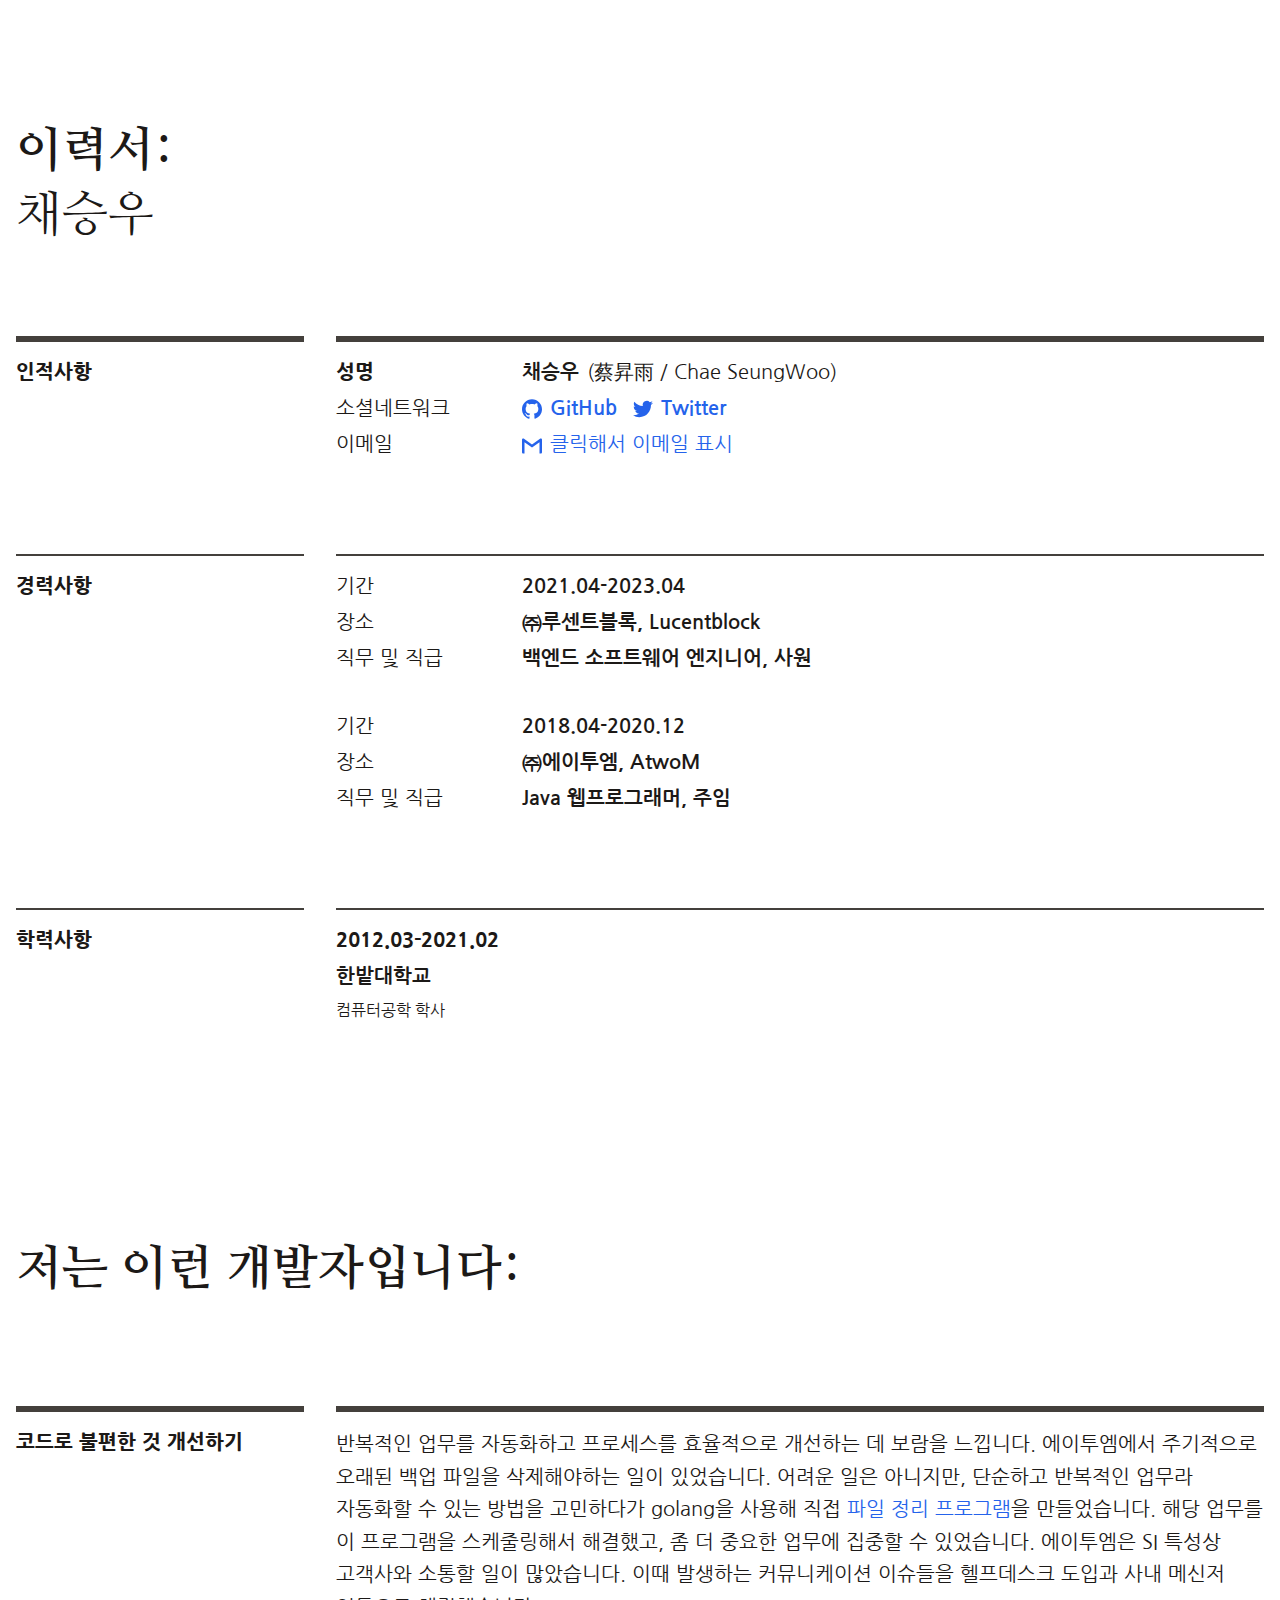
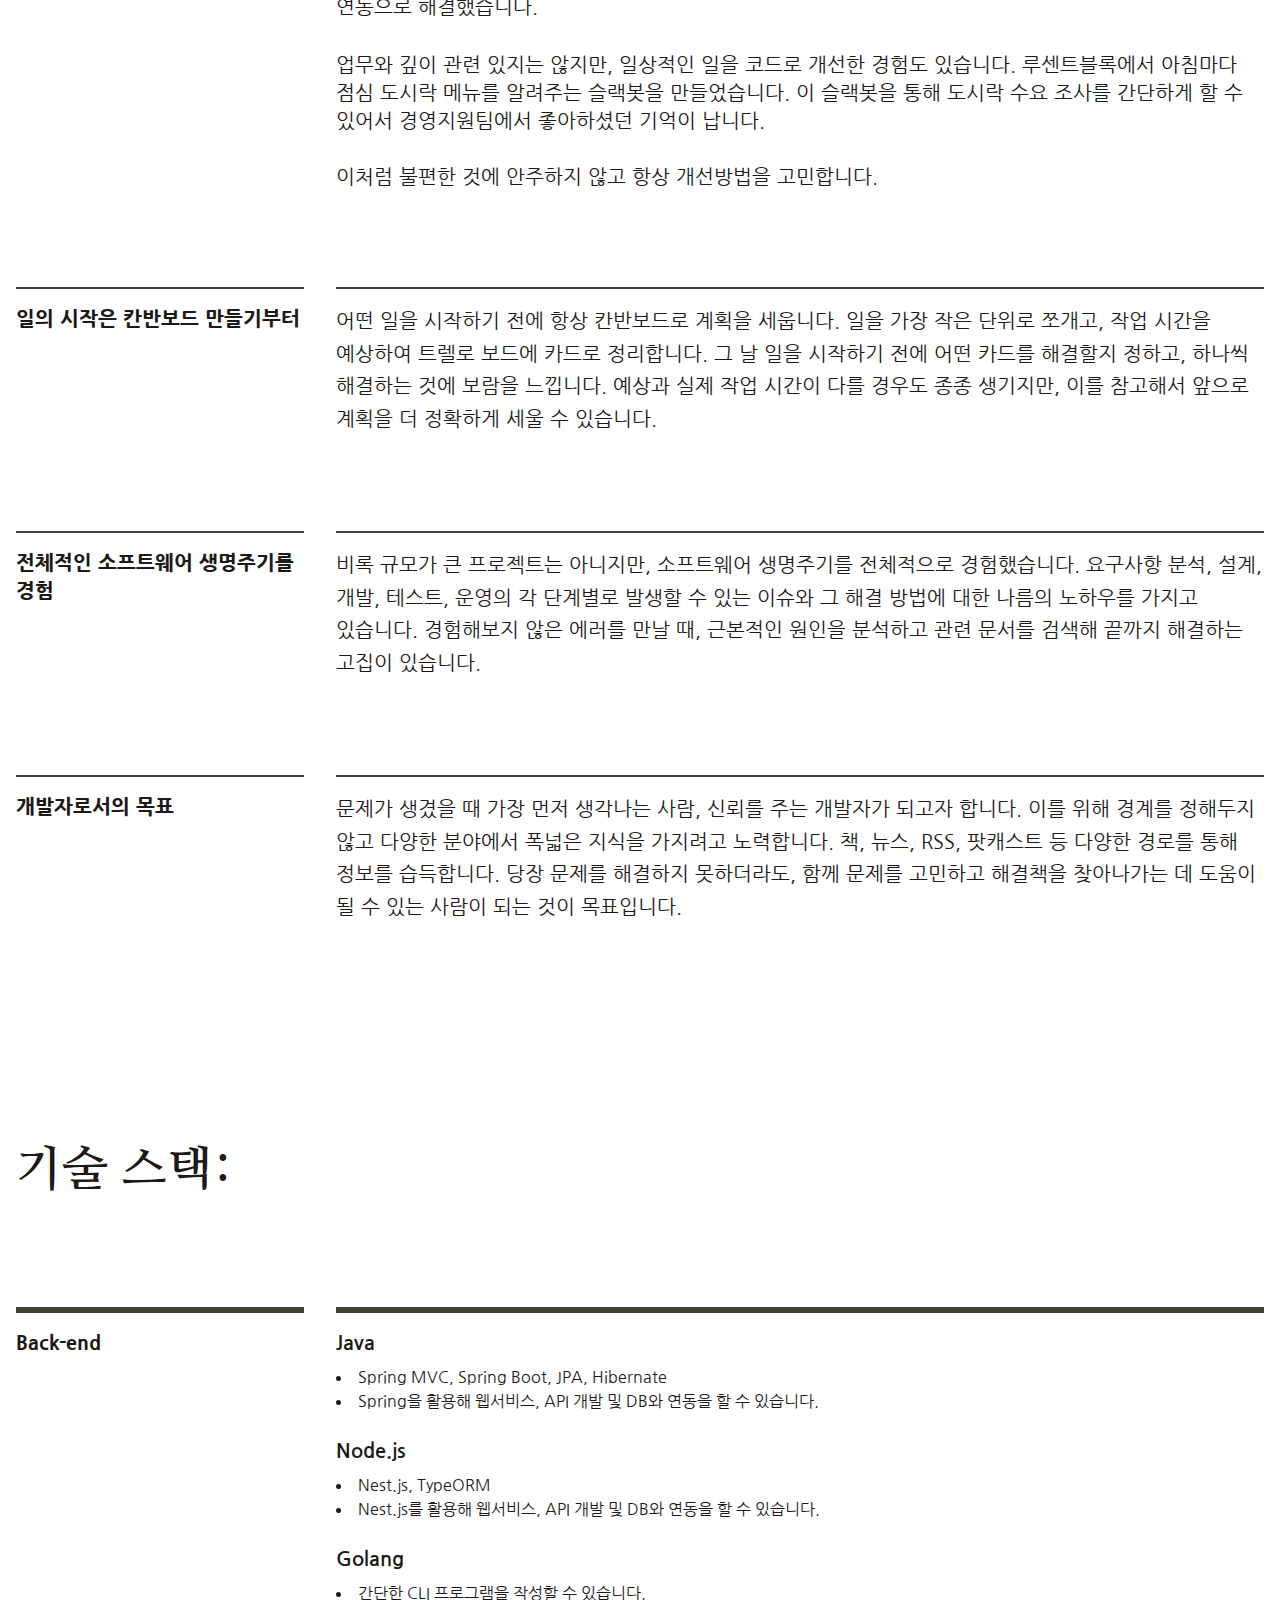
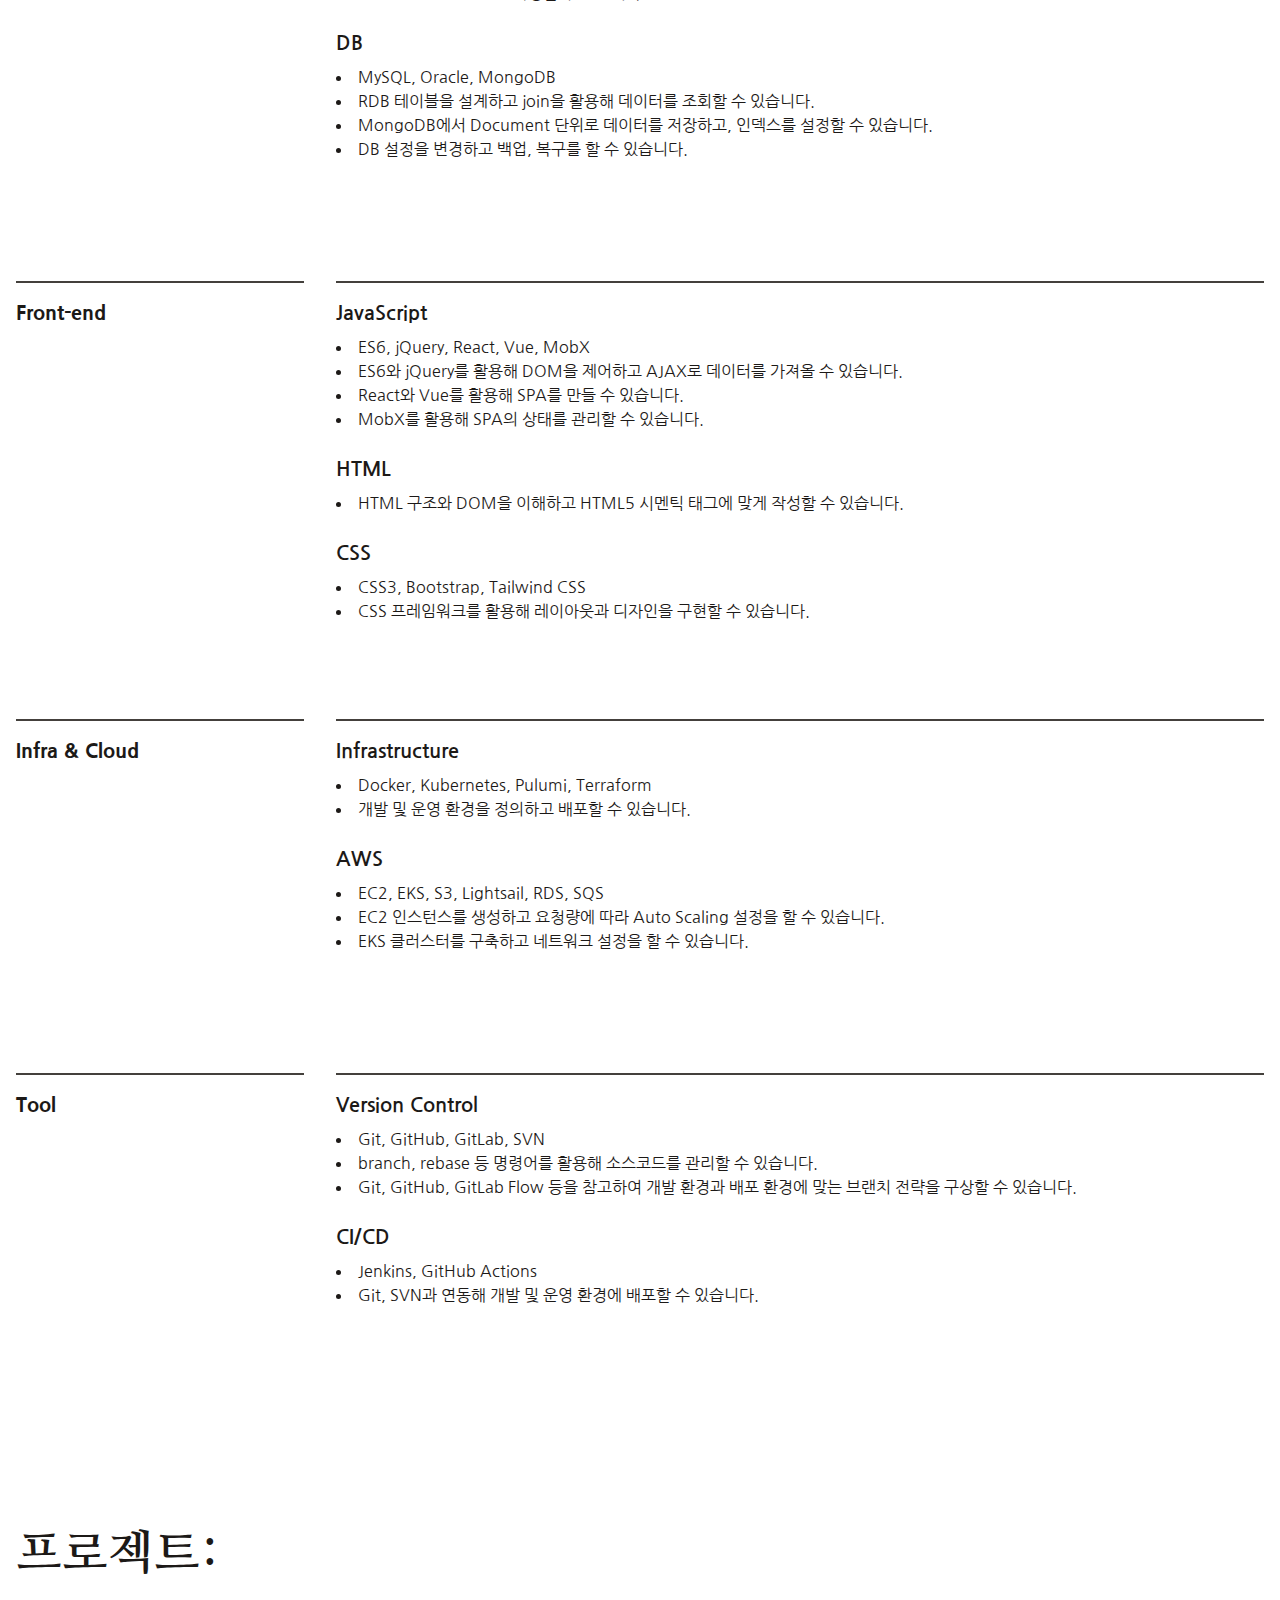
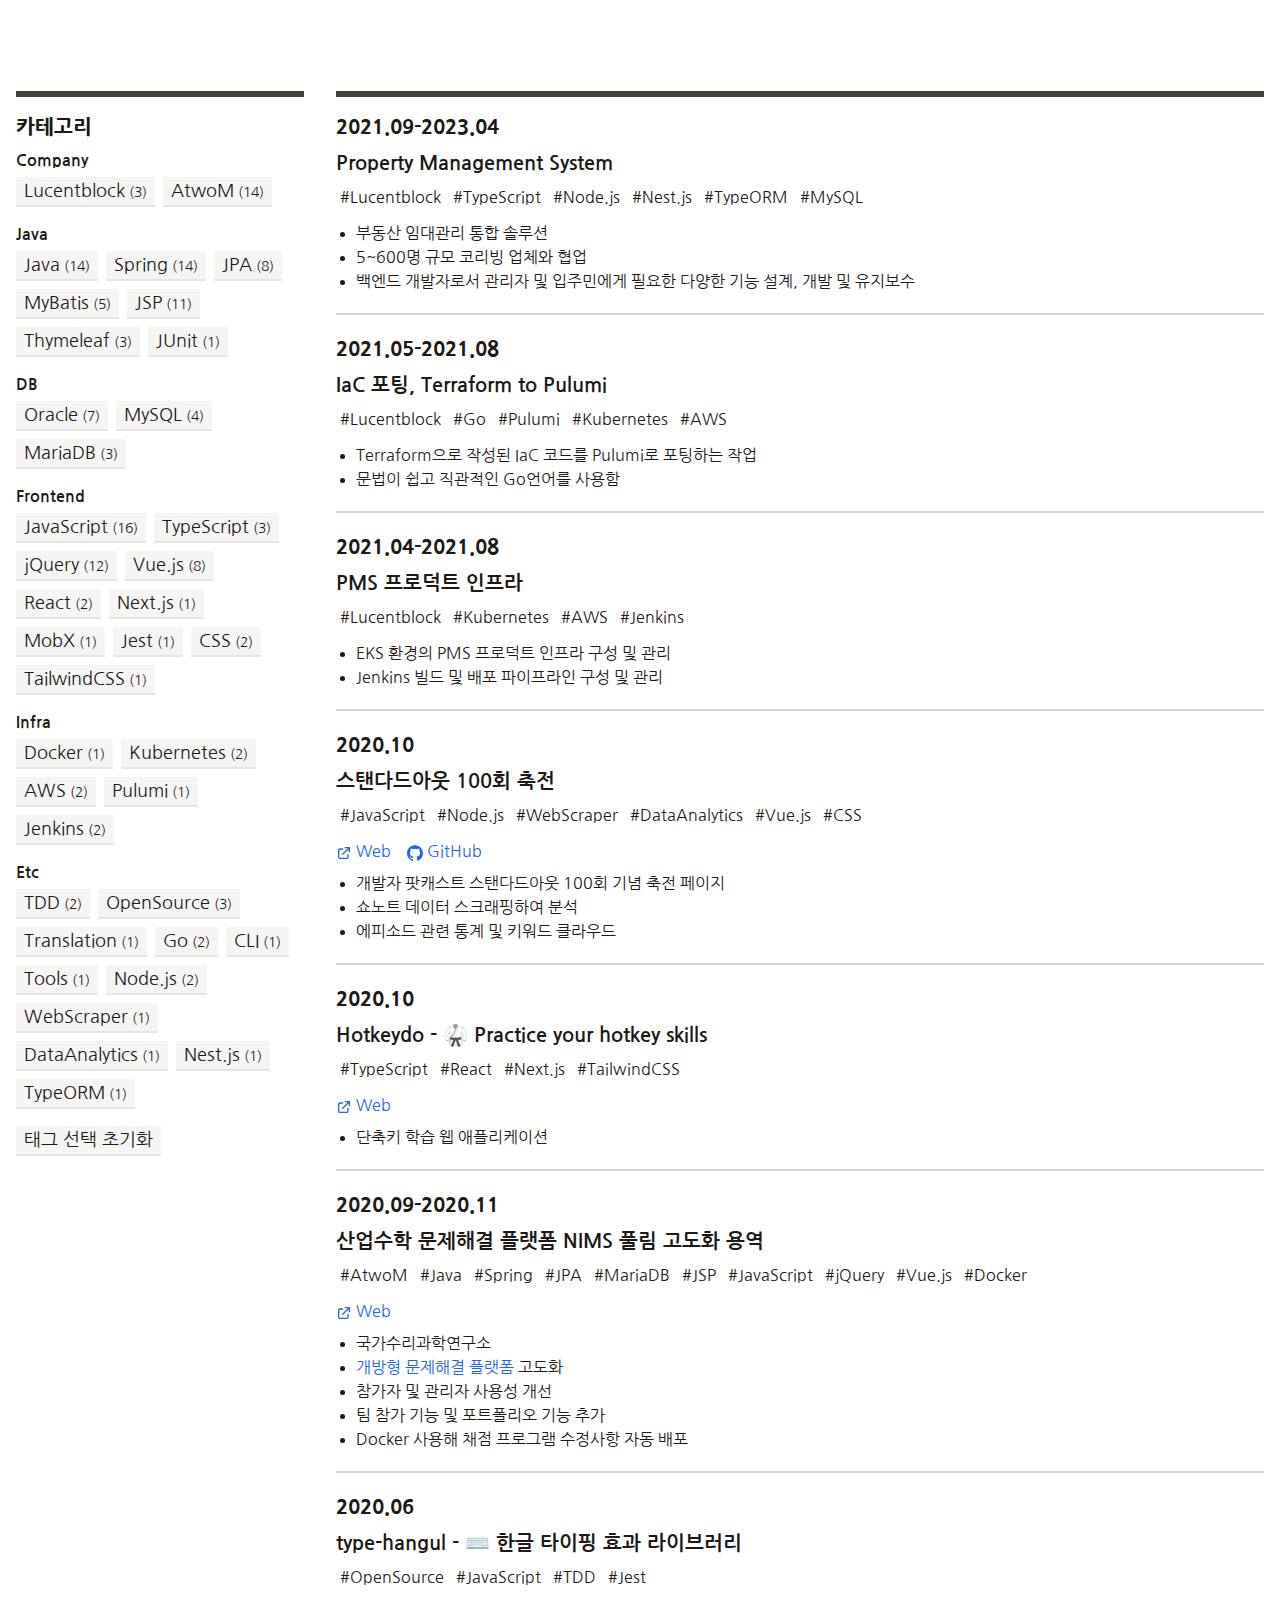
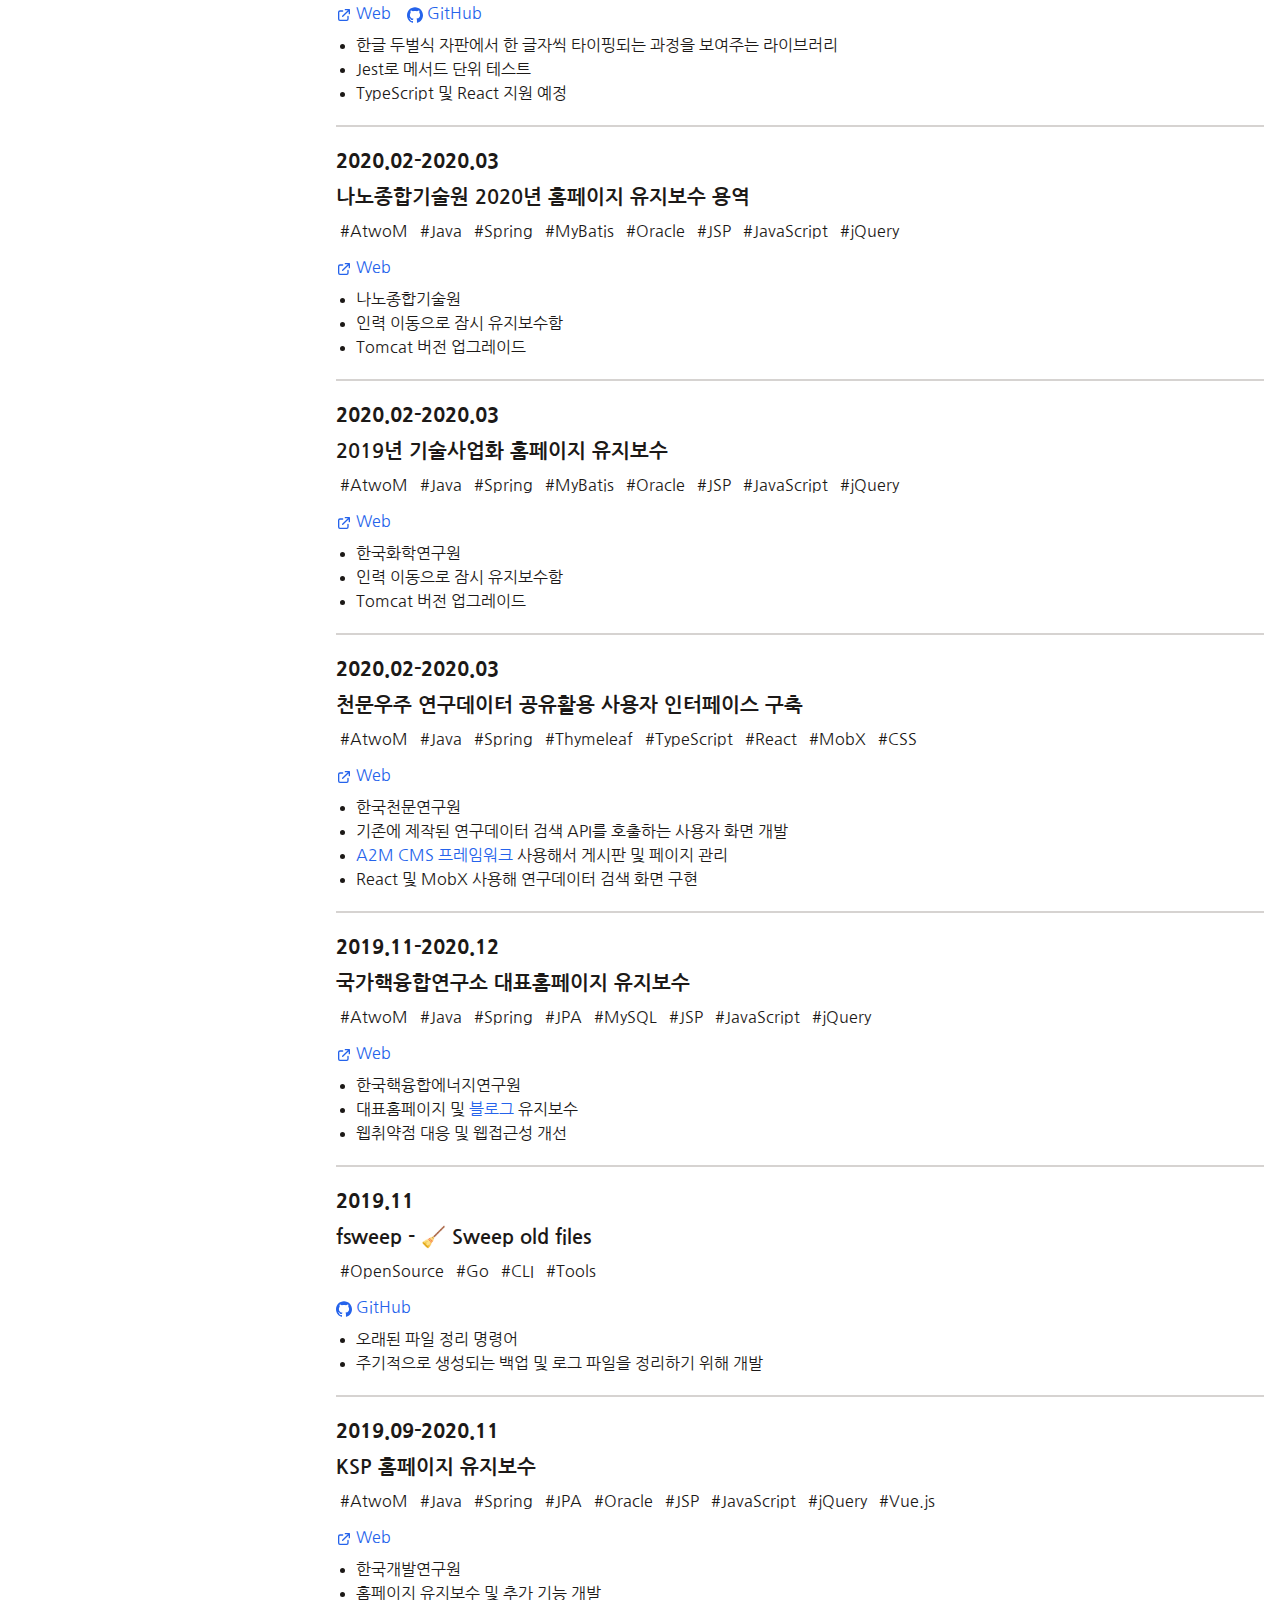
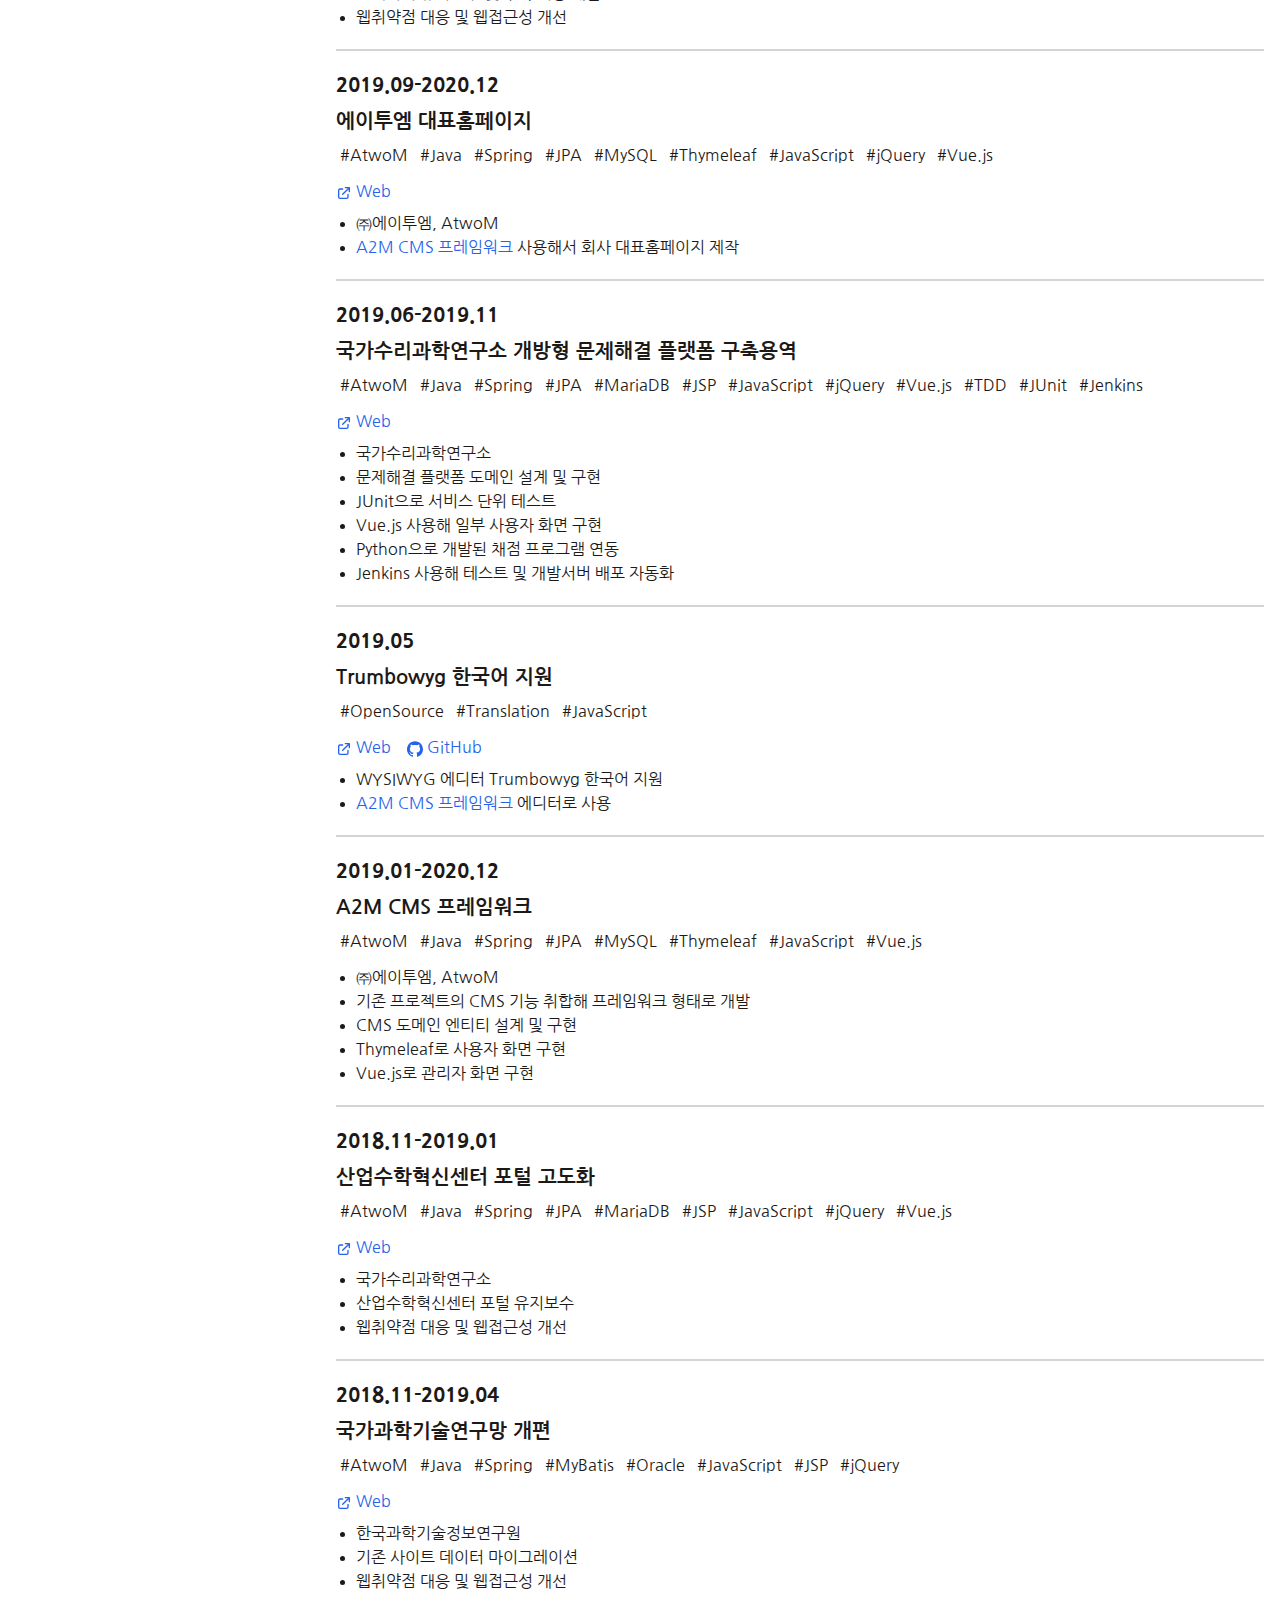
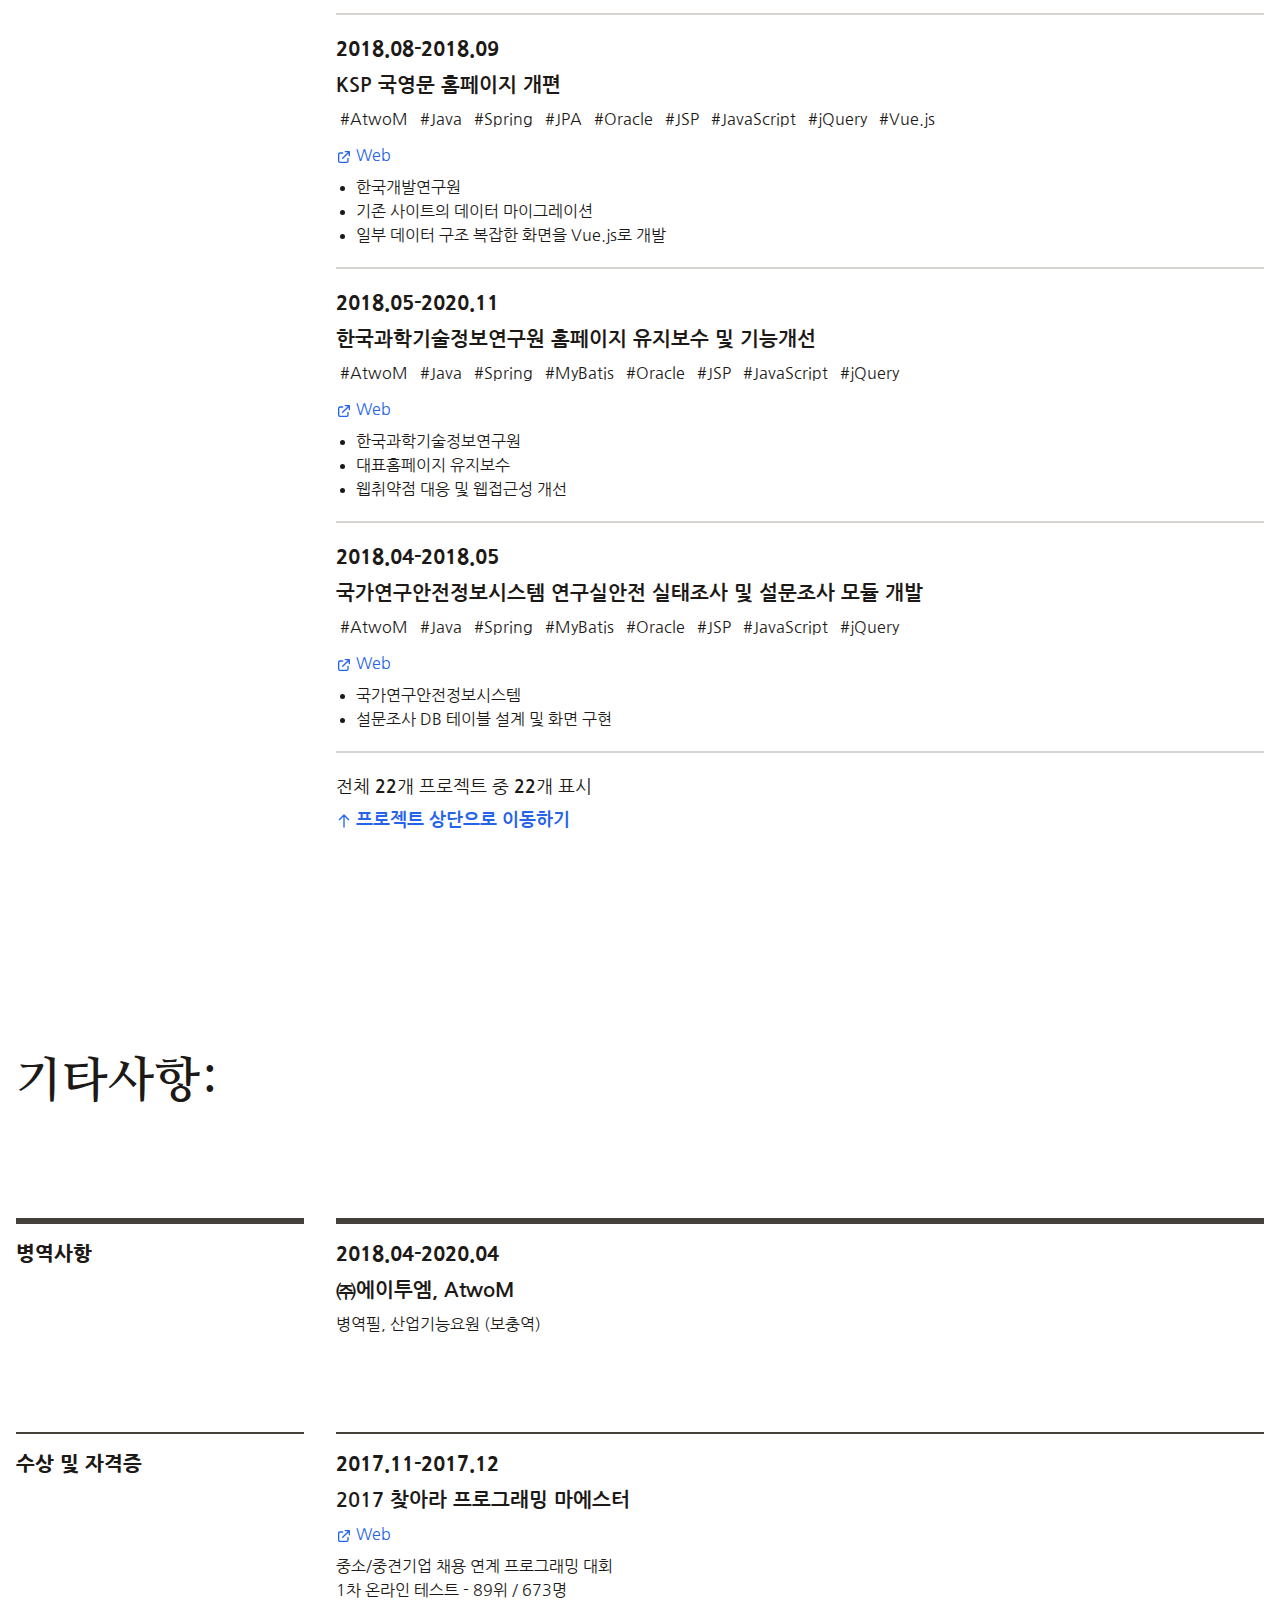
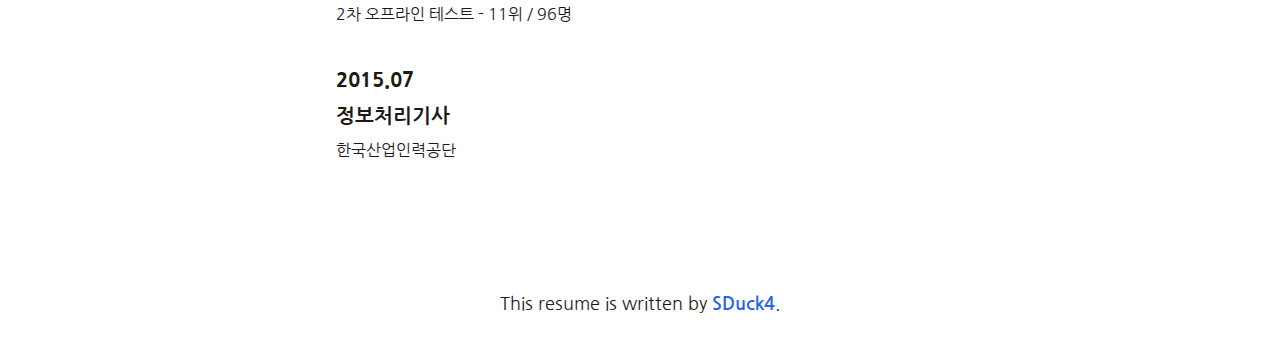
==== commit e9b5eb36: "Update developer" ====
--- a/developer/index.html
+++ b/developer/index.html
@@ -1,7 +1,7 @@
-<!DOCTYPE html><html><head><meta name="viewport" content="width=device-width"/><meta charSet="utf-8"/><title>이력서: 채승우</title><meta name="next-head-count" content="3"/><link rel="preload" href="/developer/_next/static/css/33d7423552953b10b725.css" as="style"/><link rel="stylesheet" href="/developer/_next/static/css/33d7423552953b10b725.css" data-n-g=""/><noscript data-n-css=""></noscript><link rel="preload" href="/developer/_next/static/chunks/main-a0e01fff233ceddaba5d.js" as="script"/><link rel="preload" href="/developer/_next/static/chunks/webpack-e067438c4cf4ef2ef178.js" as="script"/><link rel="preload" href="/developer/_next/static/chunks/framework.cdbdac0a36200f52203c.js" as="script"/><link rel="preload" href="/developer/_next/static/chunks/f6078781a05fe1bcb0902d23dbbb2662c8d200b3.e3e1b3f71650d7dd19da.js" as="script"/><link rel="preload" href="/developer/_next/static/chunks/pages/_app-f97e849cb59229693cbc.js" as="script"/><link rel="preload" href="/developer/_next/static/chunks/0f1ac474.3febc725da045b754233.js" as="script"/><link rel="preload" href="/developer/_next/static/chunks/pages/index-4390c4ea4712eee420f9.js" as="script"/></head><body><div id="__next"><div class="text-gray-900 dark:bg-gray-900 dark:text-gray-200"><main class="container mx-auto px-4"><div id="top" class="pt-24 pb-16 sm:pt-32 sm:pb-24 font-serif"><h1 class="text-4xl sm:text-5xl 2xl:text-6xl leading-tight"><p class="font-bold mb-2 sm:mb-4">이력서:</p><p class="mt-2 sm:mt-4">채승우</p></h1></div><section id="personal" class="grid grid-cols-4 grid-rows-1 gap-4 sm:gap-8 mb-16 sm:mb-20 text-xl"><div class="col-span-4 sm:col-span-1 py-4 border-t-6 border-gray-700 dark:border-gray-400"><h2 class="font-extrabold">인적사항</h2></div><div class="col-span-4 sm:col-span-3 py-4 sm:border-t-6 border-gray-700 dark:border-gray-400"><div class="lg:flex lg:flex-row mb-4 lg:mb-2 last:mb-0"><div class="mb-1 lg:mb-0 lg:w-1/5 text-base lg:text-xl font-extrabold">성명</div><div class="lg:w-4/5 font-bold"><span class="mr-2">채승우</span><span class="font-normal">(<!-- -->蔡昇雨<!-- --> / <!-- -->Chae SeungWoo<!-- -->)</span></div></div><div class="lg:flex lg:flex-row mb-4 lg:mb-2 last:mb-0"><div class="mb-1 lg:mb-0 lg:w-1/5 text-base lg:text-xl font-normal">소셜네트워크</div><div class="lg:w-4/5 font-bold"><a href="https://github.com/SDuck4" target="_blank" rel="noopener noreferrer" class="mr-4"><svg class="fill-current inline-block h-5 w-5 mr-2" role="img" viewBox="0 0 24 24" xmlns="http://www.w3.org/2000/svg"><title>GitHub</title><path d="M12 .297c-6.63 0-12 5.373-12 12 0 5.303 3.438 9.8 8.205 11.385.6.113.82-.258.82-.577 0-.285-.01-1.04-.015-2.04-3.338.724-4.042-1.61-4.042-1.61C4.422 18.07 3.633 17.7 3.633 17.7c-1.087-.744.084-.729.084-.729 1.205.084 1.838 1.236 1.838 1.236 1.07 1.835 2.809 1.305 3.495.998.108-.776.417-1.305.76-1.605-2.665-.3-5.466-1.332-5.466-5.93 0-1.31.465-2.38 1.235-3.22-.135-.303-.54-1.523.105-3.176 0 0 1.005-.322 3.3 1.23.96-.267 1.98-.399 3-.405 1.02.006 2.04.138 3 .405 2.28-1.552 3.285-1.23 3.285-1.23.645 1.653.24 2.873.12 3.176.765.84 1.23 1.91 1.23 3.22 0 4.61-2.805 5.625-5.475 5.92.42.36.81 1.096.81 2.22 0 1.606-.015 2.896-.015 3.286 0 .315.21.69.825.57C20.565 22.092 24 17.592 24 12.297c0-6.627-5.373-12-12-12"></path></svg><span>GitHub</span></a><a href="https://twitter.com/sduck4" target="_blank" rel="noopener noreferrer" class="mr-4"><svg class="fill-current inline-block h-5 w-5 mr-2" role="img" xmlns="http://www.w3.org/2000/svg" viewBox="0 0 24 24"><title>Twitter</title><path d="M23.953 4.57a10 10 0 01-2.825.775 4.958 4.958 0 002.163-2.723c-.951.555-2.005.959-3.127 1.184a4.92 4.92 0 00-8.384 4.482C7.69 8.095 4.067 6.13 1.64 3.162a4.822 4.822 0 00-.666 2.475c0 1.71.87 3.213 2.188 4.096a4.904 4.904 0 01-2.228-.616v.06a4.923 4.923 0 003.946 4.827 4.996 4.996 0 01-2.212.085 4.936 4.936 0 004.604 3.417 9.867 9.867 0 01-6.102 2.105c-.39 0-.779-.023-1.17-.067a13.995 13.995 0 007.557 2.209c9.053 0 13.998-7.496 13.998-13.985 0-.21 0-.42-.015-.63A9.935 9.935 0 0024 4.59z"></path></svg><span>Twitter</span></a></div></div><div class="lg:flex lg:flex-row mb-4 lg:mb-2 last:mb-0"><div class="mb-1 lg:mb-0 lg:w-1/5 text-base lg:text-xl font-normal">이메일</div><div class="lg:w-4/5 font-bold"><button class="text-blue-600 dark:text-blue-500" title="스팸방지"><svg class="fill-current inline-block h-5 w-5 mr-2" role="img" viewBox="0 0 24 24" xmlns="http://www.w3.org/2000/svg"><title>Gmail</title><path d="M24 4.5v15c0 .85-.65 1.5-1.5 1.5H21V7.387l-9 6.463-9-6.463V21H1.5C.649 21 0 20.35 0 19.5v-15c0-.425.162-.8.431-1.068C.7 3.16 1.076 3 1.5 3H2l10 7.25L22 3h.5c.425 0 .8.162 1.069.432.27.268.431.643.431 1.068z"></path></svg><span class="lg:hidden">탭해서 이메일 표시</span><span class="hidden lg:inline">클릭해서 이메일 표시</span></button></div></div></div></section><section id="career" class="grid grid-cols-4 grid-rows-1 gap-4 sm:gap-8 mb-16 sm:mb-20 text-xl"><div class="col-span-4 sm:col-span-1 py-4 border-t-2 border-gray-700 dark:border-gray-400"><h2 class="font-extrabold">경력사항</h2></div><div class="col-span-4 sm:col-span-3 py-4 sm:border-t-2 border-gray-700 dark:border-gray-400"><div class="mb-10 last:mb-0"><div class="lg:flex lg:flex-row mb-4 lg:mb-2 last:mb-0"><div class="mb-1 lg:mb-0 lg:w-1/5 text-base lg:text-xl font-normal">기간</div><div class="lg:w-4/5 font-bold">2021.04<!-- -->-현직</div></div><div class="lg:flex lg:flex-row mb-4 lg:mb-2 last:mb-0"><div class="mb-1 lg:mb-0 lg:w-1/5 text-base lg:text-xl font-normal">장소</div><div class="lg:w-4/5 font-bold">㈜루센트블록, Lucentblock</div></div><div class="lg:flex lg:flex-row mb-4 lg:mb-2 last:mb-0"><div class="mb-1 lg:mb-0 lg:w-1/5 text-base lg:text-xl font-normal">직무 및 직급</div><div class="lg:w-4/5 font-bold">백엔드 소프트웨어 엔지니어</div></div></div><div class="mb-10 last:mb-0"><div class="lg:flex lg:flex-row mb-4 lg:mb-2 last:mb-0"><div class="mb-1 lg:mb-0 lg:w-1/5 text-base lg:text-xl font-normal">기간</div><div class="lg:w-4/5 font-bold">2018.04<!-- -->-<!-- -->2020.12</div></div><div class="lg:flex lg:flex-row mb-4 lg:mb-2 last:mb-0"><div class="mb-1 lg:mb-0 lg:w-1/5 text-base lg:text-xl font-normal">장소</div><div class="lg:w-4/5 font-bold">㈜에이투엠, AtwoM</div></div><div class="lg:flex lg:flex-row mb-4 lg:mb-2 last:mb-0"><div class="mb-1 lg:mb-0 lg:w-1/5 text-base lg:text-xl font-normal">직무 및 직급</div><div class="lg:w-4/5 font-bold">Java 웹프로그래머, 주임</div></div></div></div></section><section id="academic" class="grid grid-cols-4 grid-rows-1 gap-4 sm:gap-8 mb-16 sm:mb-20 text-xl"><div class="col-span-4 sm:col-span-1 py-4 border-t-2 border-gray-700 dark:border-gray-400"><h2 class="font-extrabold">학력사항</h2></div><div class="col-span-4 sm:col-span-3 py-4 sm:border-t-2 border-gray-700 dark:border-gray-400"><div class="mb-10 last:mb-0"><div class="mb-2 font-extrabold">2012.03<!-- -->-<!-- -->2021.02</div><div class="mb-2 font-bold">한밭대학교</div><div class="text-base"><p>컴퓨터공학 학사</p>
-</div></div></div></section><div id="intro" class="pt-24 pb-16 sm:pt-32 sm:pb-24 font-serif"><h1 class="text-4xl sm:text-5xl 2xl:text-6xl leading-tight"><p class="font-bold mb-2 sm:mb-4">저는 이런 개발자입니다:</p></h1></div><section id="intro-0" class="grid grid-cols-4 grid-rows-1 gap-4 sm:gap-8 mb-16 sm:mb-20 text-xl"><div class="col-span-4 sm:col-span-1 py-4 border-t-6 border-gray-700 dark:border-gray-400"><h2 class="font-extrabold">불편한 것 개선하기</h2></div><div class="col-span-4 sm:col-span-3 py-4 sm:border-t-6 border-gray-700 dark:border-gray-400"><p class="leading-relaxed">반복적인 업무와 비효율적인 프로세스를 개선하는 데 보람을 느낍니다. 주기적으로 오래된 백업 파일을 삭제해야하는 일이 있었습니다. 어려운 일은 아니지만, 단순하고 반복적인 업무라 자동화할 수 있는 방법을 고민하다가 golang을 사용해 직접 <a href="https://github.com/SDuck4/fsweep" target="_blank">파일 정리 프로그램</a>을 만들었습니다. 고객과 이메일, 전화로 소통하여 발생하는 문제들을 헬프데스크 도입과 사내 메신저 연동으로 해결한 경험도 있습니다. 이처럼 불편한 것에 안주하지 않고 항상 개선방법을 고민합니다.</p></div></section><section id="intro-1" class="grid grid-cols-4 grid-rows-1 gap-4 sm:gap-8 mb-16 sm:mb-20 text-xl"><div class="col-span-4 sm:col-span-1 py-4 border-t-2 border-gray-700 dark:border-gray-400"><h2 class="font-extrabold">시작은 칸반보드 만들기부터</h2></div><div class="col-span-4 sm:col-span-3 py-4 sm:border-t-2 border-gray-700 dark:border-gray-400"><p class="leading-relaxed">어떤 일을 시작하기 전에 항상 칸반보드로 계획을 세웁니다. 일을 가장 작은 단위로 쪼개고, 작업 시간을 예상하여 트렐로 보드에 카드로 정리합니다. 그 날 일을 시작하기 전에 어떤 카드를 해결할지 정하고, 하나씩 해결하는 것에 보람을 느낍니다. 예상과 실제 작업 시간이 다를 경우도 종종 생기지만, 이를 참고해서 앞으로 계획을 더 정확하게 세울 수 있습니다.</p></div></section><section id="intro-2" class="grid grid-cols-4 grid-rows-1 gap-4 sm:gap-8 mb-16 sm:mb-20 text-xl"><div class="col-span-4 sm:col-span-1 py-4 border-t-2 border-gray-700 dark:border-gray-400"><h2 class="font-extrabold">전체적인 소프트웨어 생명주기를 경험</h2></div><div class="col-span-4 sm:col-span-3 py-4 sm:border-t-2 border-gray-700 dark:border-gray-400"><p class="leading-relaxed">비록 규모가 큰 프로젝트는 아니지만, 소프트웨어 생명주기를 전체적으로 경험했습니다. 요구사항 분석, 설계, 개발, 테스트, 운영의 각 단계별로 발생할 수 있는 이슈와 그 해결 방법에 대한 나름의 노하우를 가지고 있습니다. 경험해보지 않은 에러를 만날 때, 근본적인 원인을 분석하고 관련 문서를 검색해 끝까지 해결하는 고집이 있습니다.</p></div></section><section id="intro-3" class="grid grid-cols-4 grid-rows-1 gap-4 sm:gap-8 mb-16 sm:mb-20 text-xl"><div class="col-span-4 sm:col-span-1 py-4 border-t-2 border-gray-700 dark:border-gray-400"><h2 class="font-extrabold">개발자로서의 목표</h2></div><div class="col-span-4 sm:col-span-3 py-4 sm:border-t-2 border-gray-700 dark:border-gray-400"><p class="leading-relaxed">문제가 생겼을 때 가장 먼저 생각나는 사람, 신뢰를 주는 개발자가 되고자 합니다. 이를 위해  경계를 정해두지 않고 다양한 분야에서 폭넓은 지식을 가지려고 노력합니다. 책, 뉴스, RSS, 팟캐스트 등 다양한 경로를 통해 정보를 습득합니다. 만약 문제를 해결하지 못하더라도, 함께 문제를 고민하고 해결책을 찾아나가는 데 도움이 될 수 있는 사람이 되는 것이 목표입니다.</p></div></section><div id="tech-stack" class="pt-24 pb-16 sm:pt-32 sm:pb-24 font-serif"><h1 class="text-4xl sm:text-5xl 2xl:text-6xl leading-tight"><p class="font-bold mb-2 sm:mb-4">기술 스택:</p></h1></div><section id="tech-backend" class="grid grid-cols-4 grid-rows-1 gap-4 sm:gap-8 mb-16 sm:mb-20 text-xl"><div class="col-span-4 sm:col-span-1 py-4 border-t-6 border-gray-700 dark:border-gray-400"><h2 class="font-extrabold">Back-end</h2></div><div class="col-span-4 sm:col-span-3 py-4 sm:border-t-6 border-gray-700 dark:border-gray-400"><p class="mb-6"><h2 class="font-bold mb-2">Java</h2><ul class="list-disc list-inside text-base"><li>Spring MVC, Spring Boot, JPA, Hibernate, JDBC</li><li>Spring을 활용해 웹서비스, API 개발 및 DB와 연동을 할 수 있습니다.</li></ul></p><p class="mb-6"><h2 class="font-bold mb-2">Node.js</h2><ul class="list-disc list-inside text-base"><li>Nest.js, TypeORM</li><li>Nest.js를 활용해 웹서비스, API 개발 및 DB와 연동을 할 수 있습니다.</li></ul></p><p class="mb-6"><h2 class="font-bold mb-2">Golang</h2><ul class="list-disc list-inside text-base"><li>간단한 CLI 프로그램을 작성할 수 있습니다.</li></ul></p><p class="mb-6"><h2 class="font-bold mb-2">DB</h2><ul class="list-disc list-inside text-base"><li>MySQL, Oracle, MongoDB</li><li>RDB 테이블을 설계하고 join을 활용해 데이터를 조회할 수 있습니다.</li><li>MongoDB에서 Document 단위로 데이터를 저장하고, 인덱스를 설정할 수 있습니다.</li><li>DB 설정을 변경하고 백업, 복구를 할 수 있습니다.</li></ul></p></div></section><section id="tech-frontend" class="grid grid-cols-4 grid-rows-1 gap-4 sm:gap-8 mb-16 sm:mb-20 text-xl"><div class="col-span-4 sm:col-span-1 py-4 border-t-2 border-gray-700 dark:border-gray-400"><h2 class="font-extrabold">Front-end</h2></div><div class="col-span-4 sm:col-span-3 py-4 sm:border-t-2 border-gray-700 dark:border-gray-400"><p class="mb-6"><h2 class="font-bold mb-2">JavaScript</h2><ul class="list-disc list-inside text-base"><li>ES6, jQuery, React, Vue, MobX</li><li>ES6와 jQuery를 활용해 DOM을 제어하고 AJAX로 데이터를 가져올 수 있습니다.</li><li>React와 Vue를 활용해 SPA를 만들 수 있습니다.</li><li>MobX를 활용해 SPA의 상태를 관리할 수 있습니다.</li></ul></p><p class="mb-6"><h2 class="font-bold mb-2">HTML</h2><ul class="list-disc list-inside text-base"><li>HTML 구조와 DOM을 이해하고 HTML5 시멘틱 태그에 맞게 작성할 수 있습니다.</li></ul></p><p><h2 class="font-bold mb-2">CSS</h2><ul class="list-disc list-inside text-base"><li>CSS3, Bootstrap, Tailwind CSS</li><li>CSS 프레임워크를 활용해 레이아웃과 디자인을 구현할 수 있습니다.</li></ul></p></div></section><section id="tech-infra" class="grid grid-cols-4 grid-rows-1 gap-4 sm:gap-8 mb-16 sm:mb-20 text-xl"><div class="col-span-4 sm:col-span-1 py-4 border-t-2 border-gray-700 dark:border-gray-400"><h2 class="font-extrabold">Infra &amp; Cloud</h2></div><div class="col-span-4 sm:col-span-3 py-4 sm:border-t-2 border-gray-700 dark:border-gray-400"><p class="mb-6"><h2 class="font-bold mb-2">Kubernetes, Docker</h2><ul class="list-disc list-inside text-base"><li>개발 및 운영 환경을 정의하고 배포에 활용할 수 있습니다.</li></ul></p><p class="mb-6"><h2 class="font-bold mb-2">AWS</h2><ul class="list-disc list-inside text-base"><li>EC2, EKS, S3, Lightsail, RDS, SQS</li><li>EC2 인스턴스를 생성하고 요청량에 따라 Auto Scaling 설정을 할 수 있습니다.</li><li>EKS 클러스터를 구축하고 네트워크 설정을 할 수 있습니다.</li></ul></p></div></section><section id="tech-tool" class="grid grid-cols-4 grid-rows-1 gap-4 sm:gap-8 mb-16 sm:mb-20 text-xl"><div class="col-span-4 sm:col-span-1 py-4 border-t-2 border-gray-700 dark:border-gray-400"><h2 class="font-extrabold">Tool</h2></div><div class="col-span-4 sm:col-span-3 py-4 sm:border-t-2 border-gray-700 dark:border-gray-400"><p class="mb-6"><h2 class="font-bold mb-2">Version Control</h2><ul class="list-disc list-inside text-base"><li>Git, GitHub, GitLab, SVN</li><li>branch, rebase 등 명령어를 활용해 소스코드를 관리할 수 있습니다.</li></ul></p><p><h2 class="font-bold mb-2">CI/CD</h2><ul class="list-disc list-inside text-base"><li>Jenkins, GitHub Actions</li><li>Git, SVN과 연동해 개발 및 운영 환경에 배포할 수 있습니다.</li></ul></p></div></section><div id="project" class="pt-24 pb-16 sm:pt-32 sm:pb-24 font-serif"><h1 class="text-4xl sm:text-5xl 2xl:text-6xl leading-tight"><p class="font-bold mb-2 sm:mb-4">프로젝트:</p></h1></div><section id="project" class="grid grid-cols-4 grid-rows-1 gap-4 sm:gap-8 mb-16 sm:mb-20 text-xl"><div class="col-span-4 sm:col-span-1 py-4 border-t-6 border-gray-700 dark:border-gray-400"><h2 class="font-extrabold">카테고리</h2><div class="mt-2"><div class="mb-2"><div class="mb-1 font-bold text-base">Company</div><div class="text-lg"><button class="px-2 mr-2 mb-2 cursor-pointer border-b-2 border-gray-200 bg-gray-100 dark:border-gray-700 dark:bg-gray-800 hover:border-blue-200 hover:bg-blue-100 dark:hover:border-blue-600 dark:hover:bg-blue-700 undefined"><span class="mr-1">Lucentblock</span><span class="sr-only"> 선택</span><span class="text-sm">(<!-- -->3<!-- -->)</span></button><button class="px-2 mr-2 mb-2 cursor-pointer border-b-2 border-gray-200 bg-gray-100 dark:border-gray-700 dark:bg-gray-800 hover:border-blue-200 hover:bg-blue-100 dark:hover:border-blue-600 dark:hover:bg-blue-700 undefined"><span class="mr-1">AtwoM</span><span class="sr-only"> 선택</span><span class="text-sm">(<!-- -->14<!-- -->)</span></button></div></div><div class="mb-2"><div class="mb-1 font-bold text-base">Java</div><div class="text-lg"><button class="px-2 mr-2 mb-2 cursor-pointer border-b-2 border-gray-200 bg-gray-100 dark:border-gray-700 dark:bg-gray-800 hover:border-blue-200 hover:bg-blue-100 dark:hover:border-blue-600 dark:hover:bg-blue-700 undefined"><span class="mr-1">Java</span><span class="sr-only"> 선택</span><span class="text-sm">(<!-- -->14<!-- -->)</span></button><button class="px-2 mr-2 mb-2 cursor-pointer border-b-2 border-gray-200 bg-gray-100 dark:border-gray-700 dark:bg-gray-800 hover:border-blue-200 hover:bg-blue-100 dark:hover:border-blue-600 dark:hover:bg-blue-700 undefined"><span class="mr-1">Spring</span><span class="sr-only"> 선택</span><span class="text-sm">(<!-- -->14<!-- -->)</span></button><button class="px-2 mr-2 mb-2 cursor-pointer border-b-2 border-gray-200 bg-gray-100 dark:border-gray-700 dark:bg-gray-800 hover:border-blue-200 hover:bg-blue-100 dark:hover:border-blue-600 dark:hover:bg-blue-700 undefined"><span class="mr-1">JPA</span><span class="sr-only"> 선택</span><span class="text-sm">(<!-- -->8<!-- -->)</span></button><button class="px-2 mr-2 mb-2 cursor-pointer border-b-2 border-gray-200 bg-gray-100 dark:border-gray-700 dark:bg-gray-800 hover:border-blue-200 hover:bg-blue-100 dark:hover:border-blue-600 dark:hover:bg-blue-700 undefined"><span class="mr-1">MyBatis</span><span class="sr-only"> 선택</span><span class="text-sm">(<!-- -->5<!-- -->)</span></button><button class="px-2 mr-2 mb-2 cursor-pointer border-b-2 border-gray-200 bg-gray-100 dark:border-gray-700 dark:bg-gray-800 hover:border-blue-200 hover:bg-blue-100 dark:hover:border-blue-600 dark:hover:bg-blue-700 undefined"><span class="mr-1">JSP</span><span class="sr-only"> 선택</span><span class="text-sm">(<!-- -->11<!-- -->)</span></button><button class="px-2 mr-2 mb-2 cursor-pointer border-b-2 border-gray-200 bg-gray-100 dark:border-gray-700 dark:bg-gray-800 hover:border-blue-200 hover:bg-blue-100 dark:hover:border-blue-600 dark:hover:bg-blue-700 undefined"><span class="mr-1">Thymeleaf</span><span class="sr-only"> 선택</span><span class="text-sm">(<!-- -->3<!-- -->)</span></button><button class="px-2 mr-2 mb-2 cursor-pointer border-b-2 border-gray-200 bg-gray-100 dark:border-gray-700 dark:bg-gray-800 hover:border-blue-200 hover:bg-blue-100 dark:hover:border-blue-600 dark:hover:bg-blue-700 undefined"><span class="mr-1">JUnit</span><span class="sr-only"> 선택</span><span class="text-sm">(<!-- -->1<!-- -->)</span></button></div></div><div class="mb-2"><div class="mb-1 font-bold text-base">DB</div><div class="text-lg"><button class="px-2 mr-2 mb-2 cursor-pointer border-b-2 border-gray-200 bg-gray-100 dark:border-gray-700 dark:bg-gray-800 hover:border-blue-200 hover:bg-blue-100 dark:hover:border-blue-600 dark:hover:bg-blue-700 undefined"><span class="mr-1">Oracle</span><span class="sr-only"> 선택</span><span class="text-sm">(<!-- -->7<!-- -->)</span></button><button class="px-2 mr-2 mb-2 cursor-pointer border-b-2 border-gray-200 bg-gray-100 dark:border-gray-700 dark:bg-gray-800 hover:border-blue-200 hover:bg-blue-100 dark:hover:border-blue-600 dark:hover:bg-blue-700 undefined"><span class="mr-1">MySQL</span><span class="sr-only"> 선택</span><span class="text-sm">(<!-- -->4<!-- -->)</span></button><button class="px-2 mr-2 mb-2 cursor-pointer border-b-2 border-gray-200 bg-gray-100 dark:border-gray-700 dark:bg-gray-800 hover:border-blue-200 hover:bg-blue-100 dark:hover:border-blue-600 dark:hover:bg-blue-700 undefined"><span class="mr-1">MariaDB</span><span class="sr-only"> 선택</span><span class="text-sm">(<!-- -->3<!-- -->)</span></button></div></div><div class="mb-2"><div class="mb-1 font-bold text-base">Frontend</div><div class="text-lg"><button class="px-2 mr-2 mb-2 cursor-pointer border-b-2 border-gray-200 bg-gray-100 dark:border-gray-700 dark:bg-gray-800 hover:border-blue-200 hover:bg-blue-100 dark:hover:border-blue-600 dark:hover:bg-blue-700 undefined"><span class="mr-1">JavaScript</span><span class="sr-only"> 선택</span><span class="text-sm">(<!-- -->16<!-- -->)</span></button><button class="px-2 mr-2 mb-2 cursor-pointer border-b-2 border-gray-200 bg-gray-100 dark:border-gray-700 dark:bg-gray-800 hover:border-blue-200 hover:bg-blue-100 dark:hover:border-blue-600 dark:hover:bg-blue-700 undefined"><span class="mr-1">TypeScript</span><span class="sr-only"> 선택</span><span class="text-sm">(<!-- -->3<!-- -->)</span></button><button class="px-2 mr-2 mb-2 cursor-pointer border-b-2 border-gray-200 bg-gray-100 dark:border-gray-700 dark:bg-gray-800 hover:border-blue-200 hover:bg-blue-100 dark:hover:border-blue-600 dark:hover:bg-blue-700 undefined"><span class="mr-1">jQuery</span><span class="sr-only"> 선택</span><span class="text-sm">(<!-- -->12<!-- -->)</span></button><button class="px-2 mr-2 mb-2 cursor-pointer border-b-2 border-gray-200 bg-gray-100 dark:border-gray-700 dark:bg-gray-800 hover:border-blue-200 hover:bg-blue-100 dark:hover:border-blue-600 dark:hover:bg-blue-700 undefined"><span class="mr-1">Vue.js</span><span class="sr-only"> 선택</span><span class="text-sm">(<!-- -->8<!-- -->)</span></button><button class="px-2 mr-2 mb-2 cursor-pointer border-b-2 border-gray-200 bg-gray-100 dark:border-gray-700 dark:bg-gray-800 hover:border-blue-200 hover:bg-blue-100 dark:hover:border-blue-600 dark:hover:bg-blue-700 undefined"><span class="mr-1">React</span><span class="sr-only"> 선택</span><span class="text-sm">(<!-- -->2<!-- -->)</span></button><button class="px-2 mr-2 mb-2 cursor-pointer border-b-2 border-gray-200 bg-gray-100 dark:border-gray-700 dark:bg-gray-800 hover:border-blue-200 hover:bg-blue-100 dark:hover:border-blue-600 dark:hover:bg-blue-700 undefined"><span class="mr-1">Next.js</span><span class="sr-only"> 선택</span><span class="text-sm">(<!-- -->1<!-- -->)</span></button><button class="px-2 mr-2 mb-2 cursor-pointer border-b-2 border-gray-200 bg-gray-100 dark:border-gray-700 dark:bg-gray-800 hover:border-blue-200 hover:bg-blue-100 dark:hover:border-blue-600 dark:hover:bg-blue-700 undefined"><span class="mr-1">MobX</span><span class="sr-only"> 선택</span><span class="text-sm">(<!-- -->1<!-- -->)</span></button><button class="px-2 mr-2 mb-2 cursor-pointer border-b-2 border-gray-200 bg-gray-100 dark:border-gray-700 dark:bg-gray-800 hover:border-blue-200 hover:bg-blue-100 dark:hover:border-blue-600 dark:hover:bg-blue-700 undefined"><span class="mr-1">Jest</span><span class="sr-only"> 선택</span><span class="text-sm">(<!-- -->1<!-- -->)</span></button><button class="px-2 mr-2 mb-2 cursor-pointer border-b-2 border-gray-200 bg-gray-100 dark:border-gray-700 dark:bg-gray-800 hover:border-blue-200 hover:bg-blue-100 dark:hover:border-blue-600 dark:hover:bg-blue-700 undefined"><span class="mr-1">CSS</span><span class="sr-only"> 선택</span><span class="text-sm">(<!-- -->2<!-- -->)</span></button><button class="px-2 mr-2 mb-2 cursor-pointer border-b-2 border-gray-200 bg-gray-100 dark:border-gray-700 dark:bg-gray-800 hover:border-blue-200 hover:bg-blue-100 dark:hover:border-blue-600 dark:hover:bg-blue-700 undefined"><span class="mr-1">TailwindCSS</span><span class="sr-only"> 선택</span><span class="text-sm">(<!-- -->1<!-- -->)</span></button></div></div><div class="mb-2"><div class="mb-1 font-bold text-base">Infra</div><div class="text-lg"><button class="px-2 mr-2 mb-2 cursor-pointer border-b-2 border-gray-200 bg-gray-100 dark:border-gray-700 dark:bg-gray-800 hover:border-blue-200 hover:bg-blue-100 dark:hover:border-blue-600 dark:hover:bg-blue-700 undefined"><span class="mr-1">Docker</span><span class="sr-only"> 선택</span><span class="text-sm">(<!-- -->1<!-- -->)</span></button><button class="px-2 mr-2 mb-2 cursor-pointer border-b-2 border-gray-200 bg-gray-100 dark:border-gray-700 dark:bg-gray-800 hover:border-blue-200 hover:bg-blue-100 dark:hover:border-blue-600 dark:hover:bg-blue-700 undefined"><span class="mr-1">Kubernetes</span><span class="sr-only"> 선택</span><span class="text-sm">(<!-- -->2<!-- -->)</span></button><button class="px-2 mr-2 mb-2 cursor-pointer border-b-2 border-gray-200 bg-gray-100 dark:border-gray-700 dark:bg-gray-800 hover:border-blue-200 hover:bg-blue-100 dark:hover:border-blue-600 dark:hover:bg-blue-700 undefined"><span class="mr-1">AWS</span><span class="sr-only"> 선택</span><span class="text-sm">(<!-- -->2<!-- -->)</span></button><button class="px-2 mr-2 mb-2 cursor-pointer border-b-2 border-gray-200 bg-gray-100 dark:border-gray-700 dark:bg-gray-800 hover:border-blue-200 hover:bg-blue-100 dark:hover:border-blue-600 dark:hover:bg-blue-700 undefined"><span class="mr-1">Pulumi</span><span class="sr-only"> 선택</span><span class="text-sm">(<!-- -->1<!-- -->)</span></button><button class="px-2 mr-2 mb-2 cursor-pointer border-b-2 border-gray-200 bg-gray-100 dark:border-gray-700 dark:bg-gray-800 hover:border-blue-200 hover:bg-blue-100 dark:hover:border-blue-600 dark:hover:bg-blue-700 undefined"><span class="mr-1">Jenkins</span><span class="sr-only"> 선택</span><span class="text-sm">(<!-- -->2<!-- -->)</span></button></div></div><div class="mb-2"><div class="mb-1 font-bold text-base">Etc</div><div class="text-lg"><button class="px-2 mr-2 mb-2 cursor-pointer border-b-2 border-gray-200 bg-gray-100 dark:border-gray-700 dark:bg-gray-800 hover:border-blue-200 hover:bg-blue-100 dark:hover:border-blue-600 dark:hover:bg-blue-700 undefined"><span class="mr-1">TDD</span><span class="sr-only"> 선택</span><span class="text-sm">(<!-- -->2<!-- -->)</span></button><button class="px-2 mr-2 mb-2 cursor-pointer border-b-2 border-gray-200 bg-gray-100 dark:border-gray-700 dark:bg-gray-800 hover:border-blue-200 hover:bg-blue-100 dark:hover:border-blue-600 dark:hover:bg-blue-700 undefined"><span class="mr-1">OpenSource</span><span class="sr-only"> 선택</span><span class="text-sm">(<!-- -->3<!-- -->)</span></button><button class="px-2 mr-2 mb-2 cursor-pointer border-b-2 border-gray-200 bg-gray-100 dark:border-gray-700 dark:bg-gray-800 hover:border-blue-200 hover:bg-blue-100 dark:hover:border-blue-600 dark:hover:bg-blue-700 undefined"><span class="mr-1">Translation</span><span class="sr-only"> 선택</span><span class="text-sm">(<!-- -->1<!-- -->)</span></button><button class="px-2 mr-2 mb-2 cursor-pointer border-b-2 border-gray-200 bg-gray-100 dark:border-gray-700 dark:bg-gray-800 hover:border-blue-200 hover:bg-blue-100 dark:hover:border-blue-600 dark:hover:bg-blue-700 undefined"><span class="mr-1">Go</span><span class="sr-only"> 선택</span><span class="text-sm">(<!-- -->2<!-- -->)</span></button><button class="px-2 mr-2 mb-2 cursor-pointer border-b-2 border-gray-200 bg-gray-100 dark:border-gray-700 dark:bg-gray-800 hover:border-blue-200 hover:bg-blue-100 dark:hover:border-blue-600 dark:hover:bg-blue-700 undefined"><span class="mr-1">CLI</span><span class="sr-only"> 선택</span><span class="text-sm">(<!-- -->1<!-- -->)</span></button><button class="px-2 mr-2 mb-2 cursor-pointer border-b-2 border-gray-200 bg-gray-100 dark:border-gray-700 dark:bg-gray-800 hover:border-blue-200 hover:bg-blue-100 dark:hover:border-blue-600 dark:hover:bg-blue-700 undefined"><span class="mr-1">Tools</span><span class="sr-only"> 선택</span><span class="text-sm">(<!-- -->1<!-- -->)</span></button><button class="px-2 mr-2 mb-2 cursor-pointer border-b-2 border-gray-200 bg-gray-100 dark:border-gray-700 dark:bg-gray-800 hover:border-blue-200 hover:bg-blue-100 dark:hover:border-blue-600 dark:hover:bg-blue-700 undefined"><span class="mr-1">Node.js</span><span class="sr-only"> 선택</span><span class="text-sm">(<!-- -->1<!-- -->)</span></button><button class="px-2 mr-2 mb-2 cursor-pointer border-b-2 border-gray-200 bg-gray-100 dark:border-gray-700 dark:bg-gray-800 hover:border-blue-200 hover:bg-blue-100 dark:hover:border-blue-600 dark:hover:bg-blue-700 undefined"><span class="mr-1">WebScraper</span><span class="sr-only"> 선택</span><span class="text-sm">(<!-- -->1<!-- -->)</span></button><button class="px-2 mr-2 mb-2 cursor-pointer border-b-2 border-gray-200 bg-gray-100 dark:border-gray-700 dark:bg-gray-800 hover:border-blue-200 hover:bg-blue-100 dark:hover:border-blue-600 dark:hover:bg-blue-700 undefined"><span class="mr-1">DataAnalytics</span><span class="sr-only"> 선택</span><span class="text-sm">(<!-- -->1<!-- -->)</span></button><button class="px-2 mr-2 mb-2 cursor-pointer border-b-2 border-gray-200 bg-gray-100 dark:border-gray-700 dark:bg-gray-800 hover:border-blue-200 hover:bg-blue-100 dark:hover:border-blue-600 dark:hover:bg-blue-700 undefined"><span class="mr-1">Nest.js</span><span class="sr-only"> 선택</span><span class="text-sm">(<!-- -->1<!-- -->)</span></button><button class="px-2 mr-2 mb-2 cursor-pointer border-b-2 border-gray-200 bg-gray-100 dark:border-gray-700 dark:bg-gray-800 hover:border-blue-200 hover:bg-blue-100 dark:hover:border-blue-600 dark:hover:bg-blue-700 undefined"><span class="mr-1">TypeORM</span><span class="sr-only"> 선택</span><span class="text-sm">(<!-- -->1<!-- -->)</span></button></div></div><button class="px-2 mr-2 mb-2 cursor-pointer border-b-2 border-gray-200 bg-gray-100 dark:border-gray-700 dark:bg-gray-800 hover:border-blue-200 hover:bg-blue-100 dark:hover:border-blue-600 dark:hover:bg-blue-700 text-lg">태그 선택 초기화</button></div></div><div class="col-span-4 sm:col-span-3 py-4 sm:border-t-6 border-gray-700 dark:border-gray-400"><div id="lb-pms" class="pb-5 mb-5 last:mb-0 border-b-2 border-gray-300 dark:border-gray-600"><div class="mb-2 font-extrabold">2021.09<!-- -->-<!-- -->진행중</div><div class="mb-2 font-bold">Property Management System</div><div class="mb-2 text-base"><div class="px-1 mr-1 mb-1 inline-block ">#<!-- -->Lucentblock</div><div class="px-1 mr-1 mb-1 inline-block ">#<!-- -->TypeScript</div><div class="px-1 mr-1 mb-1 inline-block ">#<!-- -->Nest.js</div><div class="px-1 mr-1 mb-1 inline-block ">#<!-- -->TypeORM</div><div class="px-1 mr-1 mb-1 inline-block ">#<!-- -->MySQL</div></div><div class="text-base"><div class="pl-5"><ul class="list-disc"><li>부동산 임대관리 통합 솔루션</li>
-<li>대형 코리빙 업체 MGRV에서 사용</li>
-<li>백엔드 개발자로서 관리자 및 입주민에게 필요한 다양한 기능 개발 및 유지보수</li>
+<!DOCTYPE html><html><head><meta name="viewport" content="width=device-width"/><meta charSet="utf-8"/><title>이력서: 채승우</title><meta name="next-head-count" content="3"/><link rel="preload" href="/developer/_next/static/css/33d7423552953b10b725.css" as="style"/><link rel="stylesheet" href="/developer/_next/static/css/33d7423552953b10b725.css" data-n-g=""/><noscript data-n-css=""></noscript><link rel="preload" href="/developer/_next/static/chunks/main-a0e01fff233ceddaba5d.js" as="script"/><link rel="preload" href="/developer/_next/static/chunks/webpack-e067438c4cf4ef2ef178.js" as="script"/><link rel="preload" href="/developer/_next/static/chunks/framework.cdbdac0a36200f52203c.js" as="script"/><link rel="preload" href="/developer/_next/static/chunks/f6078781a05fe1bcb0902d23dbbb2662c8d200b3.e3e1b3f71650d7dd19da.js" as="script"/><link rel="preload" href="/developer/_next/static/chunks/pages/_app-f97e849cb59229693cbc.js" as="script"/><link rel="preload" href="/developer/_next/static/chunks/0f1ac474.3febc725da045b754233.js" as="script"/><link rel="preload" href="/developer/_next/static/chunks/pages/index-0bf5abe1878b7cc2978f.js" as="script"/></head><body><div id="__next"><div class="text-gray-900 dark:bg-gray-900 dark:text-gray-200"><main class="container mx-auto px-4"><div id="top" class="pt-24 pb-16 sm:pt-32 sm:pb-24 font-serif"><h1 class="text-4xl sm:text-5xl 2xl:text-6xl leading-tight"><p class="font-bold mb-2 sm:mb-4">이력서:</p><p class="mt-2 sm:mt-4">채승우</p></h1></div><section id="personal" class="grid grid-cols-4 grid-rows-1 gap-4 sm:gap-8 mb-16 sm:mb-20 text-xl"><div class="col-span-4 sm:col-span-1 py-4 border-t-6 border-gray-700 dark:border-gray-400"><h2 class="font-extrabold">인적사항</h2></div><div class="col-span-4 sm:col-span-3 py-4 sm:border-t-6 border-gray-700 dark:border-gray-400"><div class="lg:flex lg:flex-row mb-4 lg:mb-2 last:mb-0"><div class="mb-1 lg:mb-0 lg:w-1/5 text-base lg:text-xl font-extrabold">성명</div><div class="lg:w-4/5 font-bold"><span class="mr-2">채승우</span><span class="font-normal">(<!-- -->蔡昇雨<!-- --> / <!-- -->Chae SeungWoo<!-- -->)</span></div></div><div class="lg:flex lg:flex-row mb-4 lg:mb-2 last:mb-0"><div class="mb-1 lg:mb-0 lg:w-1/5 text-base lg:text-xl font-normal">소셜네트워크</div><div class="lg:w-4/5 font-bold"><a href="https://github.com/SDuck4" target="_blank" rel="noopener noreferrer" class="mr-4"><svg class="fill-current inline-block h-5 w-5 mr-2" role="img" viewBox="0 0 24 24" xmlns="http://www.w3.org/2000/svg"><title>GitHub</title><path d="M12 .297c-6.63 0-12 5.373-12 12 0 5.303 3.438 9.8 8.205 11.385.6.113.82-.258.82-.577 0-.285-.01-1.04-.015-2.04-3.338.724-4.042-1.61-4.042-1.61C4.422 18.07 3.633 17.7 3.633 17.7c-1.087-.744.084-.729.084-.729 1.205.084 1.838 1.236 1.838 1.236 1.07 1.835 2.809 1.305 3.495.998.108-.776.417-1.305.76-1.605-2.665-.3-5.466-1.332-5.466-5.93 0-1.31.465-2.38 1.235-3.22-.135-.303-.54-1.523.105-3.176 0 0 1.005-.322 3.3 1.23.96-.267 1.98-.399 3-.405 1.02.006 2.04.138 3 .405 2.28-1.552 3.285-1.23 3.285-1.23.645 1.653.24 2.873.12 3.176.765.84 1.23 1.91 1.23 3.22 0 4.61-2.805 5.625-5.475 5.92.42.36.81 1.096.81 2.22 0 1.606-.015 2.896-.015 3.286 0 .315.21.69.825.57C20.565 22.092 24 17.592 24 12.297c0-6.627-5.373-12-12-12"></path></svg><span>GitHub</span></a><a href="https://twitter.com/sduck4" target="_blank" rel="noopener noreferrer" class="mr-4"><svg class="fill-current inline-block h-5 w-5 mr-2" role="img" xmlns="http://www.w3.org/2000/svg" viewBox="0 0 24 24"><title>Twitter</title><path d="M23.953 4.57a10 10 0 01-2.825.775 4.958 4.958 0 002.163-2.723c-.951.555-2.005.959-3.127 1.184a4.92 4.92 0 00-8.384 4.482C7.69 8.095 4.067 6.13 1.64 3.162a4.822 4.822 0 00-.666 2.475c0 1.71.87 3.213 2.188 4.096a4.904 4.904 0 01-2.228-.616v.06a4.923 4.923 0 003.946 4.827 4.996 4.996 0 01-2.212.085 4.936 4.936 0 004.604 3.417 9.867 9.867 0 01-6.102 2.105c-.39 0-.779-.023-1.17-.067a13.995 13.995 0 007.557 2.209c9.053 0 13.998-7.496 13.998-13.985 0-.21 0-.42-.015-.63A9.935 9.935 0 0024 4.59z"></path></svg><span>Twitter</span></a></div></div><div class="lg:flex lg:flex-row mb-4 lg:mb-2 last:mb-0"><div class="mb-1 lg:mb-0 lg:w-1/5 text-base lg:text-xl font-normal">이메일</div><div class="lg:w-4/5 font-bold"><button class="text-blue-600 dark:text-blue-500" title="스팸방지"><svg class="fill-current inline-block h-5 w-5 mr-2" role="img" viewBox="0 0 24 24" xmlns="http://www.w3.org/2000/svg"><title>Gmail</title><path d="M24 4.5v15c0 .85-.65 1.5-1.5 1.5H21V7.387l-9 6.463-9-6.463V21H1.5C.649 21 0 20.35 0 19.5v-15c0-.425.162-.8.431-1.068C.7 3.16 1.076 3 1.5 3H2l10 7.25L22 3h.5c.425 0 .8.162 1.069.432.27.268.431.643.431 1.068z"></path></svg><span class="lg:hidden">탭해서 이메일 표시</span><span class="hidden lg:inline">클릭해서 이메일 표시</span></button></div></div></div></section><section id="career" class="grid grid-cols-4 grid-rows-1 gap-4 sm:gap-8 mb-16 sm:mb-20 text-xl"><div class="col-span-4 sm:col-span-1 py-4 border-t-2 border-gray-700 dark:border-gray-400"><h2 class="font-extrabold">경력사항</h2></div><div class="col-span-4 sm:col-span-3 py-4 sm:border-t-2 border-gray-700 dark:border-gray-400"><div class="mb-10 last:mb-0"><div class="lg:flex lg:flex-row mb-4 lg:mb-2 last:mb-0"><div class="mb-1 lg:mb-0 lg:w-1/5 text-base lg:text-xl font-normal">기간</div><div class="lg:w-4/5 font-bold">2021.04<!-- -->-<!-- -->2023.04</div></div><div class="lg:flex lg:flex-row mb-4 lg:mb-2 last:mb-0"><div class="mb-1 lg:mb-0 lg:w-1/5 text-base lg:text-xl font-normal">장소</div><div class="lg:w-4/5 font-bold">㈜루센트블록, Lucentblock</div></div><div class="lg:flex lg:flex-row mb-4 lg:mb-2 last:mb-0"><div class="mb-1 lg:mb-0 lg:w-1/5 text-base lg:text-xl font-normal">직무 및 직급</div><div class="lg:w-4/5 font-bold">백엔드 소프트웨어 엔지니어, 사원</div></div></div><div class="mb-10 last:mb-0"><div class="lg:flex lg:flex-row mb-4 lg:mb-2 last:mb-0"><div class="mb-1 lg:mb-0 lg:w-1/5 text-base lg:text-xl font-normal">기간</div><div class="lg:w-4/5 font-bold">2018.04<!-- -->-<!-- -->2020.12</div></div><div class="lg:flex lg:flex-row mb-4 lg:mb-2 last:mb-0"><div class="mb-1 lg:mb-0 lg:w-1/5 text-base lg:text-xl font-normal">장소</div><div class="lg:w-4/5 font-bold">㈜에이투엠, AtwoM</div></div><div class="lg:flex lg:flex-row mb-4 lg:mb-2 last:mb-0"><div class="mb-1 lg:mb-0 lg:w-1/5 text-base lg:text-xl font-normal">직무 및 직급</div><div class="lg:w-4/5 font-bold">Java 웹프로그래머, 주임</div></div></div></div></section><section id="academic" class="grid grid-cols-4 grid-rows-1 gap-4 sm:gap-8 mb-16 sm:mb-20 text-xl"><div class="col-span-4 sm:col-span-1 py-4 border-t-2 border-gray-700 dark:border-gray-400"><h2 class="font-extrabold">학력사항</h2></div><div class="col-span-4 sm:col-span-3 py-4 sm:border-t-2 border-gray-700 dark:border-gray-400"><div class="mb-10 last:mb-0"><div class="mb-2 font-extrabold">2012.03<!-- -->-<!-- -->2021.02</div><div class="mb-2 font-bold">한밭대학교</div><div class="text-base"><p>컴퓨터공학 학사</p>
+</div></div></div></section><div id="intro" class="pt-24 pb-16 sm:pt-32 sm:pb-24 font-serif"><h1 class="text-4xl sm:text-5xl 2xl:text-6xl leading-tight"><p class="font-bold mb-2 sm:mb-4">저는 이런 개발자입니다:</p></h1></div><section id="intro-0" class="grid grid-cols-4 grid-rows-1 gap-4 sm:gap-8 mb-16 sm:mb-20 text-xl"><div class="col-span-4 sm:col-span-1 py-4 border-t-6 border-gray-700 dark:border-gray-400"><h2 class="font-extrabold">코드로 불편한 것 개선하기</h2></div><div class="col-span-4 sm:col-span-3 py-4 sm:border-t-6 border-gray-700 dark:border-gray-400"><p class="leading-relaxed">반복적인 업무를 자동화하고 프로세스를 효율적으로 개선하는 데 보람을 느낍니다. 에이투엠에서 주기적으로 오래된 백업 파일을 삭제해야하는 일이 있었습니다. 어려운 일은 아니지만, 단순하고 반복적인 업무라 자동화할 수 있는 방법을 고민하다가 golang을 사용해 직접 <a href="https://github.com/SDuck4/fsweep" target="_blank">파일 정리 프로그램</a>을 만들었습니다. 해당 업무를 이 프로그램을 스케줄링해서 해결했고, 좀 더 중요한 업무에 집중할 수 있었습니다. 에이투엠은 SI 특성상 고객사와 소통할 일이 많았습니다. 이때 발생하는 커뮤니케이션 이슈들을 헬프데스크 도입과 사내 메신저 연동으로 해결했습니다.</p><br/><p>업무와 깊이 관련 있지는 않지만, 일상적인 일을 코드로 개선한 경험도 있습니다. 루센트블록에서 아침마다 점심 도시락 메뉴를 알려주는 슬랙봇을 만들었습니다. 이 슬랙봇을 통해 도시락 수요 조사를 간단하게 할 수 있어서 경영지원팀에서 좋아하셨던 기억이 납니다.</p><br/><p>이처럼 불편한 것에 안주하지 않고 항상 개선방법을 고민합니다.</p></div></section><section id="intro-1" class="grid grid-cols-4 grid-rows-1 gap-4 sm:gap-8 mb-16 sm:mb-20 text-xl"><div class="col-span-4 sm:col-span-1 py-4 border-t-2 border-gray-700 dark:border-gray-400"><h2 class="font-extrabold">일의 시작은 칸반보드 만들기부터</h2></div><div class="col-span-4 sm:col-span-3 py-4 sm:border-t-2 border-gray-700 dark:border-gray-400"><p class="leading-relaxed">어떤 일을 시작하기 전에 항상 칸반보드로 계획을 세웁니다. 일을 가장 작은 단위로 쪼개고, 작업 시간을 예상하여 트렐로 보드에 카드로 정리합니다. 그 날 일을 시작하기 전에 어떤 카드를 해결할지 정하고, 하나씩 해결하는 것에 보람을 느낍니다. 예상과 실제 작업 시간이 다를 경우도 종종 생기지만, 이를 참고해서 앞으로 계획을 더 정확하게 세울 수 있습니다.</p></div></section><section id="intro-2" class="grid grid-cols-4 grid-rows-1 gap-4 sm:gap-8 mb-16 sm:mb-20 text-xl"><div class="col-span-4 sm:col-span-1 py-4 border-t-2 border-gray-700 dark:border-gray-400"><h2 class="font-extrabold">전체적인 소프트웨어 생명주기를 경험</h2></div><div class="col-span-4 sm:col-span-3 py-4 sm:border-t-2 border-gray-700 dark:border-gray-400"><p class="leading-relaxed">비록 규모가 큰 프로젝트는 아니지만, 소프트웨어 생명주기를 전체적으로 경험했습니다. 요구사항 분석, 설계, 개발, 테스트, 운영의 각 단계별로 발생할 수 있는 이슈와 그 해결 방법에 대한 나름의 노하우를 가지고 있습니다. 경험해보지 않은 에러를 만날 때, 근본적인 원인을 분석하고 관련 문서를 검색해 끝까지 해결하는 고집이 있습니다.</p></div></section><section id="intro-3" class="grid grid-cols-4 grid-rows-1 gap-4 sm:gap-8 mb-16 sm:mb-20 text-xl"><div class="col-span-4 sm:col-span-1 py-4 border-t-2 border-gray-700 dark:border-gray-400"><h2 class="font-extrabold">개발자로서의 목표</h2></div><div class="col-span-4 sm:col-span-3 py-4 sm:border-t-2 border-gray-700 dark:border-gray-400"><p class="leading-relaxed">문제가 생겼을 때 가장 먼저 생각나는 사람, 신뢰를 주는 개발자가 되고자 합니다. 이를 위해  경계를 정해두지 않고 다양한 분야에서 폭넓은 지식을 가지려고 노력합니다. 책, 뉴스, RSS, 팟캐스트 등 다양한 경로를 통해 정보를 습득합니다. 당장 문제를 해결하지 못하더라도, 함께 문제를 고민하고 해결책을 찾아나가는 데 도움이 될 수 있는 사람이 되는 것이 목표입니다.</p></div></section><div id="tech-stack" class="pt-24 pb-16 sm:pt-32 sm:pb-24 font-serif"><h1 class="text-4xl sm:text-5xl 2xl:text-6xl leading-tight"><p class="font-bold mb-2 sm:mb-4">기술 스택:</p></h1></div><section id="tech-backend" class="grid grid-cols-4 grid-rows-1 gap-4 sm:gap-8 mb-16 sm:mb-20 text-xl"><div class="col-span-4 sm:col-span-1 py-4 border-t-6 border-gray-700 dark:border-gray-400"><h2 class="font-extrabold">Back-end</h2></div><div class="col-span-4 sm:col-span-3 py-4 sm:border-t-6 border-gray-700 dark:border-gray-400"><p class="mb-6"><h2 class="font-bold mb-2">Java</h2><ul class="list-disc list-inside text-base"><li>Spring MVC, Spring Boot, JPA, Hibernate</li><li>Spring을 활용해 웹서비스, API 개발 및 DB와 연동을 할 수 있습니다.</li></ul></p><p class="mb-6"><h2 class="font-bold mb-2">Node.js</h2><ul class="list-disc list-inside text-base"><li>Nest.js, TypeORM</li><li>Nest.js를 활용해 웹서비스, API 개발 및 DB와 연동을 할 수 있습니다.</li></ul></p><p class="mb-6"><h2 class="font-bold mb-2">Golang</h2><ul class="list-disc list-inside text-base"><li>간단한 CLI 프로그램을 작성할 수 있습니다.</li></ul></p><p class="mb-6"><h2 class="font-bold mb-2">DB</h2><ul class="list-disc list-inside text-base"><li>MySQL, Oracle, MongoDB</li><li>RDB 테이블을 설계하고 join을 활용해 데이터를 조회할 수 있습니다.</li><li>MongoDB에서 Document 단위로 데이터를 저장하고, 인덱스를 설정할 수 있습니다.</li><li>DB 설정을 변경하고 백업, 복구를 할 수 있습니다.</li></ul></p></div></section><section id="tech-frontend" class="grid grid-cols-4 grid-rows-1 gap-4 sm:gap-8 mb-16 sm:mb-20 text-xl"><div class="col-span-4 sm:col-span-1 py-4 border-t-2 border-gray-700 dark:border-gray-400"><h2 class="font-extrabold">Front-end</h2></div><div class="col-span-4 sm:col-span-3 py-4 sm:border-t-2 border-gray-700 dark:border-gray-400"><p class="mb-6"><h2 class="font-bold mb-2">JavaScript</h2><ul class="list-disc list-inside text-base"><li>ES6, jQuery, React, Vue, MobX</li><li>ES6와 jQuery를 활용해 DOM을 제어하고 AJAX로 데이터를 가져올 수 있습니다.</li><li>React와 Vue를 활용해 SPA를 만들 수 있습니다.</li><li>MobX를 활용해 SPA의 상태를 관리할 수 있습니다.</li></ul></p><p class="mb-6"><h2 class="font-bold mb-2">HTML</h2><ul class="list-disc list-inside text-base"><li>HTML 구조와 DOM을 이해하고 HTML5 시멘틱 태그에 맞게 작성할 수 있습니다.</li></ul></p><p><h2 class="font-bold mb-2">CSS</h2><ul class="list-disc list-inside text-base"><li>CSS3, Bootstrap, Tailwind CSS</li><li>CSS 프레임워크를 활용해 레이아웃과 디자인을 구현할 수 있습니다.</li></ul></p></div></section><section id="tech-infra" class="grid grid-cols-4 grid-rows-1 gap-4 sm:gap-8 mb-16 sm:mb-20 text-xl"><div class="col-span-4 sm:col-span-1 py-4 border-t-2 border-gray-700 dark:border-gray-400"><h2 class="font-extrabold">Infra &amp; Cloud</h2></div><div class="col-span-4 sm:col-span-3 py-4 sm:border-t-2 border-gray-700 dark:border-gray-400"><p class="mb-6"><h2 class="font-bold mb-2">Infrastructure</h2><ul class="list-disc list-inside text-base"><li>Docker, Kubernetes, Pulumi, Terraform</li><li>개발 및 운영 환경을 정의하고 배포할 수 있습니다.</li></ul></p><p class="mb-6"><h2 class="font-bold mb-2">AWS</h2><ul class="list-disc list-inside text-base"><li>EC2, EKS, S3, Lightsail, RDS, SQS</li><li>EC2 인스턴스를 생성하고 요청량에 따라 Auto Scaling 설정을 할 수 있습니다.</li><li>EKS 클러스터를 구축하고 네트워크 설정을 할 수 있습니다.</li></ul></p></div></section><section id="tech-tool" class="grid grid-cols-4 grid-rows-1 gap-4 sm:gap-8 mb-16 sm:mb-20 text-xl"><div class="col-span-4 sm:col-span-1 py-4 border-t-2 border-gray-700 dark:border-gray-400"><h2 class="font-extrabold">Tool</h2></div><div class="col-span-4 sm:col-span-3 py-4 sm:border-t-2 border-gray-700 dark:border-gray-400"><p class="mb-6"><h2 class="font-bold mb-2">Version Control</h2><ul class="list-disc list-inside text-base"><li>Git, GitHub, GitLab, SVN</li><li>branch, rebase 등 명령어를 활용해 소스코드를 관리할 수 있습니다.</li><li>Git, GitHub, GitLab Flow 등을 참고하여 개발 환경과 배포 환경에 맞는 브랜치 전략을 구상할 수 있습니다.</li></ul></p><p><h2 class="font-bold mb-2">CI/CD</h2><ul class="list-disc list-inside text-base"><li>Jenkins, GitHub Actions</li><li>Git, SVN과 연동해 개발 및 운영 환경에 배포할 수 있습니다.</li></ul></p></div></section><div id="project" class="pt-24 pb-16 sm:pt-32 sm:pb-24 font-serif"><h1 class="text-4xl sm:text-5xl 2xl:text-6xl leading-tight"><p class="font-bold mb-2 sm:mb-4">프로젝트:</p></h1></div><section id="project" class="grid grid-cols-4 grid-rows-1 gap-4 sm:gap-8 mb-16 sm:mb-20 text-xl"><div class="col-span-4 sm:col-span-1 py-4 border-t-6 border-gray-700 dark:border-gray-400"><h2 class="font-extrabold">카테고리</h2><div class="mt-2"><div class="mb-2"><div class="mb-1 font-bold text-base">Company</div><div class="text-lg"><button class="px-2 mr-2 mb-2 cursor-pointer border-b-2 border-gray-200 bg-gray-100 dark:border-gray-700 dark:bg-gray-800 hover:border-blue-200 hover:bg-blue-100 dark:hover:border-blue-600 dark:hover:bg-blue-700 undefined"><span class="mr-1">Lucentblock</span><span class="sr-only"> 선택</span><span class="text-sm">(<!-- -->3<!-- -->)</span></button><button class="px-2 mr-2 mb-2 cursor-pointer border-b-2 border-gray-200 bg-gray-100 dark:border-gray-700 dark:bg-gray-800 hover:border-blue-200 hover:bg-blue-100 dark:hover:border-blue-600 dark:hover:bg-blue-700 undefined"><span class="mr-1">AtwoM</span><span class="sr-only"> 선택</span><span class="text-sm">(<!-- -->14<!-- -->)</span></button></div></div><div class="mb-2"><div class="mb-1 font-bold text-base">Java</div><div class="text-lg"><button class="px-2 mr-2 mb-2 cursor-pointer border-b-2 border-gray-200 bg-gray-100 dark:border-gray-700 dark:bg-gray-800 hover:border-blue-200 hover:bg-blue-100 dark:hover:border-blue-600 dark:hover:bg-blue-700 undefined"><span class="mr-1">Java</span><span class="sr-only"> 선택</span><span class="text-sm">(<!-- -->14<!-- -->)</span></button><button class="px-2 mr-2 mb-2 cursor-pointer border-b-2 border-gray-200 bg-gray-100 dark:border-gray-700 dark:bg-gray-800 hover:border-blue-200 hover:bg-blue-100 dark:hover:border-blue-600 dark:hover:bg-blue-700 undefined"><span class="mr-1">Spring</span><span class="sr-only"> 선택</span><span class="text-sm">(<!-- -->14<!-- -->)</span></button><button class="px-2 mr-2 mb-2 cursor-pointer border-b-2 border-gray-200 bg-gray-100 dark:border-gray-700 dark:bg-gray-800 hover:border-blue-200 hover:bg-blue-100 dark:hover:border-blue-600 dark:hover:bg-blue-700 undefined"><span class="mr-1">JPA</span><span class="sr-only"> 선택</span><span class="text-sm">(<!-- -->8<!-- -->)</span></button><button class="px-2 mr-2 mb-2 cursor-pointer border-b-2 border-gray-200 bg-gray-100 dark:border-gray-700 dark:bg-gray-800 hover:border-blue-200 hover:bg-blue-100 dark:hover:border-blue-600 dark:hover:bg-blue-700 undefined"><span class="mr-1">MyBatis</span><span class="sr-only"> 선택</span><span class="text-sm">(<!-- -->5<!-- -->)</span></button><button class="px-2 mr-2 mb-2 cursor-pointer border-b-2 border-gray-200 bg-gray-100 dark:border-gray-700 dark:bg-gray-800 hover:border-blue-200 hover:bg-blue-100 dark:hover:border-blue-600 dark:hover:bg-blue-700 undefined"><span class="mr-1">JSP</span><span class="sr-only"> 선택</span><span class="text-sm">(<!-- -->11<!-- -->)</span></button><button class="px-2 mr-2 mb-2 cursor-pointer border-b-2 border-gray-200 bg-gray-100 dark:border-gray-700 dark:bg-gray-800 hover:border-blue-200 hover:bg-blue-100 dark:hover:border-blue-600 dark:hover:bg-blue-700 undefined"><span class="mr-1">Thymeleaf</span><span class="sr-only"> 선택</span><span class="text-sm">(<!-- -->3<!-- -->)</span></button><button class="px-2 mr-2 mb-2 cursor-pointer border-b-2 border-gray-200 bg-gray-100 dark:border-gray-700 dark:bg-gray-800 hover:border-blue-200 hover:bg-blue-100 dark:hover:border-blue-600 dark:hover:bg-blue-700 undefined"><span class="mr-1">JUnit</span><span class="sr-only"> 선택</span><span class="text-sm">(<!-- -->1<!-- -->)</span></button></div></div><div class="mb-2"><div class="mb-1 font-bold text-base">DB</div><div class="text-lg"><button class="px-2 mr-2 mb-2 cursor-pointer border-b-2 border-gray-200 bg-gray-100 dark:border-gray-700 dark:bg-gray-800 hover:border-blue-200 hover:bg-blue-100 dark:hover:border-blue-600 dark:hover:bg-blue-700 undefined"><span class="mr-1">Oracle</span><span class="sr-only"> 선택</span><span class="text-sm">(<!-- -->7<!-- -->)</span></button><button class="px-2 mr-2 mb-2 cursor-pointer border-b-2 border-gray-200 bg-gray-100 dark:border-gray-700 dark:bg-gray-800 hover:border-blue-200 hover:bg-blue-100 dark:hover:border-blue-600 dark:hover:bg-blue-700 undefined"><span class="mr-1">MySQL</span><span class="sr-only"> 선택</span><span class="text-sm">(<!-- -->4<!-- -->)</span></button><button class="px-2 mr-2 mb-2 cursor-pointer border-b-2 border-gray-200 bg-gray-100 dark:border-gray-700 dark:bg-gray-800 hover:border-blue-200 hover:bg-blue-100 dark:hover:border-blue-600 dark:hover:bg-blue-700 undefined"><span class="mr-1">MariaDB</span><span class="sr-only"> 선택</span><span class="text-sm">(<!-- -->3<!-- -->)</span></button></div></div><div class="mb-2"><div class="mb-1 font-bold text-base">Frontend</div><div class="text-lg"><button class="px-2 mr-2 mb-2 cursor-pointer border-b-2 border-gray-200 bg-gray-100 dark:border-gray-700 dark:bg-gray-800 hover:border-blue-200 hover:bg-blue-100 dark:hover:border-blue-600 dark:hover:bg-blue-700 undefined"><span class="mr-1">JavaScript</span><span class="sr-only"> 선택</span><span class="text-sm">(<!-- -->16<!-- -->)</span></button><button class="px-2 mr-2 mb-2 cursor-pointer border-b-2 border-gray-200 bg-gray-100 dark:border-gray-700 dark:bg-gray-800 hover:border-blue-200 hover:bg-blue-100 dark:hover:border-blue-600 dark:hover:bg-blue-700 undefined"><span class="mr-1">TypeScript</span><span class="sr-only"> 선택</span><span class="text-sm">(<!-- -->3<!-- -->)</span></button><button class="px-2 mr-2 mb-2 cursor-pointer border-b-2 border-gray-200 bg-gray-100 dark:border-gray-700 dark:bg-gray-800 hover:border-blue-200 hover:bg-blue-100 dark:hover:border-blue-600 dark:hover:bg-blue-700 undefined"><span class="mr-1">jQuery</span><span class="sr-only"> 선택</span><span class="text-sm">(<!-- -->12<!-- -->)</span></button><button class="px-2 mr-2 mb-2 cursor-pointer border-b-2 border-gray-200 bg-gray-100 dark:border-gray-700 dark:bg-gray-800 hover:border-blue-200 hover:bg-blue-100 dark:hover:border-blue-600 dark:hover:bg-blue-700 undefined"><span class="mr-1">Vue.js</span><span class="sr-only"> 선택</span><span class="text-sm">(<!-- -->8<!-- -->)</span></button><button class="px-2 mr-2 mb-2 cursor-pointer border-b-2 border-gray-200 bg-gray-100 dark:border-gray-700 dark:bg-gray-800 hover:border-blue-200 hover:bg-blue-100 dark:hover:border-blue-600 dark:hover:bg-blue-700 undefined"><span class="mr-1">React</span><span class="sr-only"> 선택</span><span class="text-sm">(<!-- -->2<!-- -->)</span></button><button class="px-2 mr-2 mb-2 cursor-pointer border-b-2 border-gray-200 bg-gray-100 dark:border-gray-700 dark:bg-gray-800 hover:border-blue-200 hover:bg-blue-100 dark:hover:border-blue-600 dark:hover:bg-blue-700 undefined"><span class="mr-1">Next.js</span><span class="sr-only"> 선택</span><span class="text-sm">(<!-- -->1<!-- -->)</span></button><button class="px-2 mr-2 mb-2 cursor-pointer border-b-2 border-gray-200 bg-gray-100 dark:border-gray-700 dark:bg-gray-800 hover:border-blue-200 hover:bg-blue-100 dark:hover:border-blue-600 dark:hover:bg-blue-700 undefined"><span class="mr-1">MobX</span><span class="sr-only"> 선택</span><span class="text-sm">(<!-- -->1<!-- -->)</span></button><button class="px-2 mr-2 mb-2 cursor-pointer border-b-2 border-gray-200 bg-gray-100 dark:border-gray-700 dark:bg-gray-800 hover:border-blue-200 hover:bg-blue-100 dark:hover:border-blue-600 dark:hover:bg-blue-700 undefined"><span class="mr-1">Jest</span><span class="sr-only"> 선택</span><span class="text-sm">(<!-- -->1<!-- -->)</span></button><button class="px-2 mr-2 mb-2 cursor-pointer border-b-2 border-gray-200 bg-gray-100 dark:border-gray-700 dark:bg-gray-800 hover:border-blue-200 hover:bg-blue-100 dark:hover:border-blue-600 dark:hover:bg-blue-700 undefined"><span class="mr-1">CSS</span><span class="sr-only"> 선택</span><span class="text-sm">(<!-- -->2<!-- -->)</span></button><button class="px-2 mr-2 mb-2 cursor-pointer border-b-2 border-gray-200 bg-gray-100 dark:border-gray-700 dark:bg-gray-800 hover:border-blue-200 hover:bg-blue-100 dark:hover:border-blue-600 dark:hover:bg-blue-700 undefined"><span class="mr-1">TailwindCSS</span><span class="sr-only"> 선택</span><span class="text-sm">(<!-- -->1<!-- -->)</span></button></div></div><div class="mb-2"><div class="mb-1 font-bold text-base">Infra</div><div class="text-lg"><button class="px-2 mr-2 mb-2 cursor-pointer border-b-2 border-gray-200 bg-gray-100 dark:border-gray-700 dark:bg-gray-800 hover:border-blue-200 hover:bg-blue-100 dark:hover:border-blue-600 dark:hover:bg-blue-700 undefined"><span class="mr-1">Docker</span><span class="sr-only"> 선택</span><span class="text-sm">(<!-- -->1<!-- -->)</span></button><button class="px-2 mr-2 mb-2 cursor-pointer border-b-2 border-gray-200 bg-gray-100 dark:border-gray-700 dark:bg-gray-800 hover:border-blue-200 hover:bg-blue-100 dark:hover:border-blue-600 dark:hover:bg-blue-700 undefined"><span class="mr-1">Kubernetes</span><span class="sr-only"> 선택</span><span class="text-sm">(<!-- -->2<!-- -->)</span></button><button class="px-2 mr-2 mb-2 cursor-pointer border-b-2 border-gray-200 bg-gray-100 dark:border-gray-700 dark:bg-gray-800 hover:border-blue-200 hover:bg-blue-100 dark:hover:border-blue-600 dark:hover:bg-blue-700 undefined"><span class="mr-1">AWS</span><span class="sr-only"> 선택</span><span class="text-sm">(<!-- -->2<!-- -->)</span></button><button class="px-2 mr-2 mb-2 cursor-pointer border-b-2 border-gray-200 bg-gray-100 dark:border-gray-700 dark:bg-gray-800 hover:border-blue-200 hover:bg-blue-100 dark:hover:border-blue-600 dark:hover:bg-blue-700 undefined"><span class="mr-1">Pulumi</span><span class="sr-only"> 선택</span><span class="text-sm">(<!-- -->1<!-- -->)</span></button><button class="px-2 mr-2 mb-2 cursor-pointer border-b-2 border-gray-200 bg-gray-100 dark:border-gray-700 dark:bg-gray-800 hover:border-blue-200 hover:bg-blue-100 dark:hover:border-blue-600 dark:hover:bg-blue-700 undefined"><span class="mr-1">Jenkins</span><span class="sr-only"> 선택</span><span class="text-sm">(<!-- -->2<!-- -->)</span></button></div></div><div class="mb-2"><div class="mb-1 font-bold text-base">Etc</div><div class="text-lg"><button class="px-2 mr-2 mb-2 cursor-pointer border-b-2 border-gray-200 bg-gray-100 dark:border-gray-700 dark:bg-gray-800 hover:border-blue-200 hover:bg-blue-100 dark:hover:border-blue-600 dark:hover:bg-blue-700 undefined"><span class="mr-1">TDD</span><span class="sr-only"> 선택</span><span class="text-sm">(<!-- -->2<!-- -->)</span></button><button class="px-2 mr-2 mb-2 cursor-pointer border-b-2 border-gray-200 bg-gray-100 dark:border-gray-700 dark:bg-gray-800 hover:border-blue-200 hover:bg-blue-100 dark:hover:border-blue-600 dark:hover:bg-blue-700 undefined"><span class="mr-1">OpenSource</span><span class="sr-only"> 선택</span><span class="text-sm">(<!-- -->3<!-- -->)</span></button><button class="px-2 mr-2 mb-2 cursor-pointer border-b-2 border-gray-200 bg-gray-100 dark:border-gray-700 dark:bg-gray-800 hover:border-blue-200 hover:bg-blue-100 dark:hover:border-blue-600 dark:hover:bg-blue-700 undefined"><span class="mr-1">Translation</span><span class="sr-only"> 선택</span><span class="text-sm">(<!-- -->1<!-- -->)</span></button><button class="px-2 mr-2 mb-2 cursor-pointer border-b-2 border-gray-200 bg-gray-100 dark:border-gray-700 dark:bg-gray-800 hover:border-blue-200 hover:bg-blue-100 dark:hover:border-blue-600 dark:hover:bg-blue-700 undefined"><span class="mr-1">Go</span><span class="sr-only"> 선택</span><span class="text-sm">(<!-- -->2<!-- -->)</span></button><button class="px-2 mr-2 mb-2 cursor-pointer border-b-2 border-gray-200 bg-gray-100 dark:border-gray-700 dark:bg-gray-800 hover:border-blue-200 hover:bg-blue-100 dark:hover:border-blue-600 dark:hover:bg-blue-700 undefined"><span class="mr-1">CLI</span><span class="sr-only"> 선택</span><span class="text-sm">(<!-- -->1<!-- -->)</span></button><button class="px-2 mr-2 mb-2 cursor-pointer border-b-2 border-gray-200 bg-gray-100 dark:border-gray-700 dark:bg-gray-800 hover:border-blue-200 hover:bg-blue-100 dark:hover:border-blue-600 dark:hover:bg-blue-700 undefined"><span class="mr-1">Tools</span><span class="sr-only"> 선택</span><span class="text-sm">(<!-- -->1<!-- -->)</span></button><button class="px-2 mr-2 mb-2 cursor-pointer border-b-2 border-gray-200 bg-gray-100 dark:border-gray-700 dark:bg-gray-800 hover:border-blue-200 hover:bg-blue-100 dark:hover:border-blue-600 dark:hover:bg-blue-700 undefined"><span class="mr-1">Node.js</span><span class="sr-only"> 선택</span><span class="text-sm">(<!-- -->2<!-- -->)</span></button><button class="px-2 mr-2 mb-2 cursor-pointer border-b-2 border-gray-200 bg-gray-100 dark:border-gray-700 dark:bg-gray-800 hover:border-blue-200 hover:bg-blue-100 dark:hover:border-blue-600 dark:hover:bg-blue-700 undefined"><span class="mr-1">WebScraper</span><span class="sr-only"> 선택</span><span class="text-sm">(<!-- -->1<!-- -->)</span></button><button class="px-2 mr-2 mb-2 cursor-pointer border-b-2 border-gray-200 bg-gray-100 dark:border-gray-700 dark:bg-gray-800 hover:border-blue-200 hover:bg-blue-100 dark:hover:border-blue-600 dark:hover:bg-blue-700 undefined"><span class="mr-1">DataAnalytics</span><span class="sr-only"> 선택</span><span class="text-sm">(<!-- -->1<!-- -->)</span></button><button class="px-2 mr-2 mb-2 cursor-pointer border-b-2 border-gray-200 bg-gray-100 dark:border-gray-700 dark:bg-gray-800 hover:border-blue-200 hover:bg-blue-100 dark:hover:border-blue-600 dark:hover:bg-blue-700 undefined"><span class="mr-1">Nest.js</span><span class="sr-only"> 선택</span><span class="text-sm">(<!-- -->1<!-- -->)</span></button><button class="px-2 mr-2 mb-2 cursor-pointer border-b-2 border-gray-200 bg-gray-100 dark:border-gray-700 dark:bg-gray-800 hover:border-blue-200 hover:bg-blue-100 dark:hover:border-blue-600 dark:hover:bg-blue-700 undefined"><span class="mr-1">TypeORM</span><span class="sr-only"> 선택</span><span class="text-sm">(<!-- -->1<!-- -->)</span></button></div></div><button class="px-2 mr-2 mb-2 cursor-pointer border-b-2 border-gray-200 bg-gray-100 dark:border-gray-700 dark:bg-gray-800 hover:border-blue-200 hover:bg-blue-100 dark:hover:border-blue-600 dark:hover:bg-blue-700 text-lg">태그 선택 초기화</button></div></div><div class="col-span-4 sm:col-span-3 py-4 sm:border-t-6 border-gray-700 dark:border-gray-400"><div id="lb-pms" class="pb-5 mb-5 last:mb-0 border-b-2 border-gray-300 dark:border-gray-600"><div class="mb-2 font-extrabold">2021.09<!-- -->-<!-- -->2023.04</div><div class="mb-2 font-bold">Property Management System</div><div class="mb-2 text-base"><div class="px-1 mr-1 mb-1 inline-block ">#<!-- -->Lucentblock</div><div class="px-1 mr-1 mb-1 inline-block ">#<!-- -->TypeScript</div><div class="px-1 mr-1 mb-1 inline-block ">#<!-- -->Node.js</div><div class="px-1 mr-1 mb-1 inline-block ">#<!-- -->Nest.js</div><div class="px-1 mr-1 mb-1 inline-block ">#<!-- -->TypeORM</div><div class="px-1 mr-1 mb-1 inline-block ">#<!-- -->MySQL</div></div><div class="text-base"><div class="pl-5"><ul class="list-disc"><li>부동산 임대관리 통합 솔루션</li>
+<li>5~600명 규모 코리빙 업체와 협업</li>
+<li>백엔드 개발자로서 관리자 및 입주민에게 필요한 다양한 기능 설계, 개발 및 유지보수</li>
 </ul></div></div></div><div id="lb-terraform-to-pulumi" class="pb-5 mb-5 last:mb-0 border-b-2 border-gray-300 dark:border-gray-600"><div class="mb-2 font-extrabold">2021.05<!-- -->-<!-- -->2021.08</div><div class="mb-2 font-bold">IaC 포팅, Terraform to Pulumi</div><div class="mb-2 text-base"><div class="px-1 mr-1 mb-1 inline-block ">#<!-- -->Lucentblock</div><div class="px-1 mr-1 mb-1 inline-block ">#<!-- -->Go</div><div class="px-1 mr-1 mb-1 inline-block ">#<!-- -->Pulumi</div><div class="px-1 mr-1 mb-1 inline-block ">#<!-- -->Kubernetes</div><div class="px-1 mr-1 mb-1 inline-block ">#<!-- -->AWS</div></div><div class="text-base"><div class="pl-5"><ul class="list-disc"><li>Terraform으로 작성된 IaC 코드를 Pulumi로 포팅하는 작업</li>
 <li>문법이 쉽고 직관적인 Go언어를 사용함</li>
 </ul></div></div></div><div id="lb-pms-infra" class="pb-5 mb-5 last:mb-0 border-b-2 border-gray-300 dark:border-gray-600"><div class="mb-2 font-extrabold">2021.04<!-- -->-<!-- -->2021.08</div><div class="mb-2 font-bold">PMS 프로덕트 인프라</div><div class="mb-2 text-base"><div class="px-1 mr-1 mb-1 inline-block ">#<!-- -->Lucentblock</div><div class="px-1 mr-1 mb-1 inline-block ">#<!-- -->Kubernetes</div><div class="px-1 mr-1 mb-1 inline-block ">#<!-- -->AWS</div><div class="px-1 mr-1 mb-1 inline-block ">#<!-- -->Jenkins</div></div><div class="text-base"><div class="pl-5"><ul class="list-disc"><li>EKS 환경의 PMS 프로덕트 인프라 구성 및 관리</li>
@@ -128,7 +128,7 @@
 <p>1차 온라인 테스트 - 89위 / 673명</p>
 <p>2차 오프라인 테스트 - 11위 / 96명</p>
 </div></div><div class="mb-10 last:mb-0"><div class="mb-2 font-extrabold">2015.07</div><div class="mb-2 font-bold">정보처리기사</div><div class="text-base"><p>한국산업인력공단</p>
-</div></div></div></section></main><footer class="container mx-auto px-4 py-8"><p class="text-center text-lg">This resume is written by <a class="font-bold" href="https://github.com/SDuck4" target="_blank" rel="noopener noreferrer">SDuck4</a>.</p></footer></div></div><script id="__NEXT_DATA__" type="application/json">{"props":{"pageProps":{"personal":{"name":{"korean":"채승우","chinese":"蔡昇雨","english":"Chae SeungWoo"},"social":{"github":"SDuck4","twitter":"sduck4"},"email":"iam@sduck.is"},"academic":[{"startAt":"2012.03","endAt":"2021.02","title":"한밭대학교","detail":"\u003cp\u003e컴퓨터공학 학사\u003c/p\u003e\n"}],"careers":[{"title":"㈜루센트블록, Lucentblock","startAt":"2021.04","job":"백엔드 소프트웨어 엔지니어"},{"title":"㈜에이투엠, AtwoM","startAt":"2018.04","endAt":"2020.12","job":"Java 웹프로그래머, 주임"}],"categories":[{"title":"Company","tags":["Lucentblock","AtwoM"]},{"title":"Java","tags":["Java","Spring","JPA","MyBatis","JSP","Thymeleaf","JUnit"]},{"title":"DB","tags":["Oracle","MySQL","MariaDB"]},{"title":"Frontend","tags":["JavaScript","TypeScript","jQuery","Vue.js","React","Next.js","MobX","Jest","CSS","TailwindCSS"]},{"title":"Infra","tags":["Docker","Kubernetes","AWS","Pulumi","Jenkins"]},{"title":"Etc","tags":["TDD","OpenSource","Translation","Go","CLI","Tools","Node.js","WebScraper","DataAnalytics","Nest.js","TypeORM"]}],"projects":[{"slug":"lb-pms","title":"Property Management System","startAt":"2021.09","ongoing":true,"tags":["Lucentblock","TypeScript","Nest.js","TypeORM","MySQL"],"detail":"\u003cdiv class=\"pl-5\"\u003e\u003cul class=\"list-disc\"\u003e\u003cli\u003e부동산 임대관리 통합 솔루션\u003c/li\u003e\n\u003cli\u003e대형 코리빙 업체 MGRV에서 사용\u003c/li\u003e\n\u003cli\u003e백엔드 개발자로서 관리자 및 입주민에게 필요한 다양한 기능 개발 및 유지보수\u003c/li\u003e\n\u003c/ul\u003e\u003c/div\u003e","tagsMap":{"Lucentblock":true,"TypeScript":true,"Nest.js":true,"TypeORM":true,"MySQL":true}},{"slug":"lb-terraform-to-pulumi","title":"IaC 포팅, Terraform to Pulumi","startAt":"2021.05","endAt":"2021.08","tags":["Lucentblock","Go","Pulumi","Kubernetes","AWS"],"detail":"\u003cdiv class=\"pl-5\"\u003e\u003cul class=\"list-disc\"\u003e\u003cli\u003eTerraform으로 작성된 IaC 코드를 Pulumi로 포팅하는 작업\u003c/li\u003e\n\u003cli\u003e문법이 쉽고 직관적인 Go언어를 사용함\u003c/li\u003e\n\u003c/ul\u003e\u003c/div\u003e","tagsMap":{"Lucentblock":true,"Go":true,"Pulumi":true,"Kubernetes":true,"AWS":true}},{"slug":"lb-pms-infra","title":"PMS 프로덕트 인프라","startAt":"2021.04","endAt":"2021.08","tags":["Lucentblock","Kubernetes","AWS","Jenkins"],"detail":"\u003cdiv class=\"pl-5\"\u003e\u003cul class=\"list-disc\"\u003e\u003cli\u003eEKS 환경의 PMS 프로덕트 인프라 구성 및 관리\u003c/li\u003e\n\u003cli\u003eJenkins 빌드 및 배포 파이프라인 구성 및 관리\u003c/li\u003e\n\u003c/ul\u003e\u003c/div\u003e","tagsMap":{"Lucentblock":true,"Kubernetes":true,"AWS":true,"Jenkins":true}},{"slug":"stdoutfm-100th","title":"스탠다드아웃 100회 축전","startAt":"2020.10","ongoing":false,"tags":["JavaScript","Node.js","WebScraper","DataAnalytics","Vue.js","CSS"],"link":"https://sduck4.github.io/stdout.fm-100th/","github":"https://github.com/SDuck4/stdout.fm-100th","detail":"\u003cdiv class=\"pl-5\"\u003e\u003cul class=\"list-disc\"\u003e\u003cli\u003e\u003cp\u003e개발자 팟캐스트 스탠다드아웃 100회 기념 축전 페이지\u003c/p\u003e\n\u003c/li\u003e\n\u003cli\u003e\u003cp\u003e쇼노트 데이터 스크래핑하여 분석\u003c/p\u003e\n\u003c/li\u003e\n\u003cli\u003e\u003cp\u003e에피소드 관련 통계 및 키워드 클라우드\u003c/p\u003e\n\u003c/li\u003e\n\u003c/ul\u003e\u003c/div\u003e","tagsMap":{"JavaScript":true,"Node.js":true,"WebScraper":true,"DataAnalytics":true,"Vue.js":true,"CSS":true}},{"slug":"hotkeydo-2020","title":"Hotkeydo - 🥋 Practice your hotkey skills","startAt":"2020.10","tags":["TypeScript","React","Next.js","TailwindCSS"],"link":"https://hotkeydo.vercel.app/","detail":"\u003cdiv class=\"pl-5\"\u003e\u003cul class=\"list-disc\"\u003e\u003cli\u003e단축키 학습 웹 애플리케이션\u003c/li\u003e\n\u003c/ul\u003e\u003c/div\u003e","tagsMap":{"TypeScript":true,"React":true,"Next.js":true,"TailwindCSS":true}},{"slug":"plim-2020","title":"산업수학 문제해결 플랫폼 NIMS 풀림 고도화 용역","startAt":"2020.09","endAt":"2020.11","ongoing":false,"tags":["AtwoM","Java","Spring","JPA","MariaDB","JSP","JavaScript","jQuery","Vue.js","Docker"],"link":"https://plim.nims.re.kr","detail":"\u003cdiv class=\"pl-5\"\u003e\u003cul class=\"list-disc\"\u003e\u003cli\u003e\u003cp\u003e국가수리과학연구소\u003c/p\u003e\n\u003c/li\u003e\n\u003cli\u003e\u003cp\u003e\u003ca href=\"#icim-2019\"\u003e개방형 문제해결 플랫폼\u003c/a\u003e 고도화\u003c/p\u003e\n\u003c/li\u003e\n\u003cli\u003e\u003cp\u003e참가자 및 관리자 사용성 개선\u003c/p\u003e\n\u003c/li\u003e\n\u003cli\u003e\u003cp\u003e팀 참가 기능 및 포트폴리오 기능 추가\u003c/p\u003e\n\u003c/li\u003e\n\u003cli\u003e\u003cp\u003eDocker 사용해 채점 프로그램 수정사항 자동 배포\u003c/p\u003e\n\u003c/li\u003e\n\u003c/ul\u003e\u003c/div\u003e","tagsMap":{"AtwoM":true,"Java":true,"Spring":true,"JPA":true,"MariaDB":true,"JSP":true,"JavaScript":true,"jQuery":true,"Vue.js":true,"Docker":true}},{"slug":"type-hangul-2020","title":"type-hangul - ⌨️ 한글 타이핑 효과 라이브러리","startAt":"2020.06","ongoing":false,"tags":["OpenSource","JavaScript","TDD","Jest"],"link":"https://sduck4.github.io/type-hangul/","github":"https://github.com/SDuck4/type-hangul","detail":"\u003cdiv class=\"pl-5\"\u003e\u003cul class=\"list-disc\"\u003e\u003cli\u003e\u003cp\u003e한글 두벌식 자판에서 한 글자씩 타이핑되는 과정을 보여주는 라이브러리\u003c/p\u003e\n\u003c/li\u003e\n\u003cli\u003e\u003cp\u003eJest로 메서드 단위 테스트\u003c/p\u003e\n\u003c/li\u003e\n\u003cli\u003e\u003cp\u003eTypeScript 및 React 지원 예정\u003c/p\u003e\n\u003c/li\u003e\n\u003c/ul\u003e\u003c/div\u003e","tagsMap":{"OpenSource":true,"JavaScript":true,"TDD":true,"Jest":true}},{"slug":"nnfc-2020","title":"나노종합기술원 2020년 홈페이지 유지보수 용역","startAt":"2020.02","endAt":"2020.03","ongoing":false,"tags":["AtwoM","Java","Spring","MyBatis","Oracle","JSP","JavaScript","jQuery"],"link":"https://www.nnfc.re.kr","detail":"\u003cdiv class=\"pl-5\"\u003e\u003cul class=\"list-disc\"\u003e\u003cli\u003e\u003cp\u003e나노종합기술원\u003c/p\u003e\n\u003c/li\u003e\n\u003cli\u003e\u003cp\u003e인력 이동으로 잠시 유지보수함\u003c/p\u003e\n\u003c/li\u003e\n\u003cli\u003e\u003cp\u003eTomcat 버전 업그레이드\u003c/p\u003e\n\u003c/li\u003e\n\u003c/ul\u003e\u003c/div\u003e","tagsMap":{"AtwoM":true,"Java":true,"Spring":true,"MyBatis":true,"Oracle":true,"JSP":true,"JavaScript":true,"jQuery":true}},{"slug":"krict-tlo-2020","title":"2019년 기술사업화 홈페이지 유지보수","startAt":"2020.02","endAt":"2020.03","ongoing":false,"tags":["AtwoM","Java","Spring","MyBatis","Oracle","JSP","JavaScript","jQuery"],"link":"http://tlo.krict.re.kr","detail":"\u003cdiv class=\"pl-5\"\u003e\u003cul class=\"list-disc\"\u003e\u003cli\u003e\u003cp\u003e한국화학연구원\u003c/p\u003e\n\u003c/li\u003e\n\u003cli\u003e\u003cp\u003e인력 이동으로 잠시 유지보수함\u003c/p\u003e\n\u003c/li\u003e\n\u003cli\u003e\u003cp\u003eTomcat 버전 업그레이드\u003c/p\u003e\n\u003c/li\u003e\n\u003c/ul\u003e\u003c/div\u003e","tagsMap":{"AtwoM":true,"Java":true,"Spring":true,"MyBatis":true,"Oracle":true,"JSP":true,"JavaScript":true,"jQuery":true}},{"slug":"kasi-data-2020","title":"천문우주 연구데이터 공유활용 사용자 인터페이스 구축","startAt":"2020.02","endAt":"2020.03","ongoing":false,"tags":["AtwoM","Java","Spring","Thymeleaf","TypeScript","React","MobX","CSS"],"link":"https://data.kasi.re.kr","detail":"\u003cdiv class=\"pl-5\"\u003e\u003cul class=\"list-disc\"\u003e\u003cli\u003e\u003cp\u003e한국천문연구원\u003c/p\u003e\n\u003c/li\u003e\n\u003cli\u003e\u003cp\u003e기존에 제작된 연구데이터 검색 API를 호출하는 사용자 화면 개발\u003c/p\u003e\n\u003c/li\u003e\n\u003cli\u003e\u003cp\u003e\u003ca href=\"#a2m-cms-2019\"\u003eA2M CMS 프레임워크\u003c/a\u003e 사용해서 게시판 및 페이지 관리\u003c/p\u003e\n\u003c/li\u003e\n\u003cli\u003e\u003cp\u003eReact 및 MobX 사용해 연구데이터 검색 화면 구현\u003c/p\u003e\n\u003c/li\u003e\n\u003c/ul\u003e\u003c/div\u003e","tagsMap":{"AtwoM":true,"Java":true,"Spring":true,"Thymeleaf":true,"TypeScript":true,"React":true,"MobX":true,"CSS":true}},{"slug":"nfri-2019","title":"국가핵융합연구소 대표홈페이지 유지보수","startAt":"2019.11","endAt":"2020.12","ongoing":false,"tags":["AtwoM","Java","Spring","JPA","MySQL","JSP","JavaScript","jQuery"],"link":"https://www.kfe.re.kr","detail":"\u003cdiv class=\"pl-5\"\u003e\u003cul class=\"list-disc\"\u003e\u003cli\u003e\u003cp\u003e한국핵융합에너지연구원\u003c/p\u003e\n\u003c/li\u003e\n\u003cli\u003e\u003cp\u003e대표홈페이지 및 \u003ca href=\"https://fusionnow.kfe.re.kr\"\u003e블로그\u003c/a\u003e 유지보수\u003c/p\u003e\n\u003c/li\u003e\n\u003cli\u003e\u003cp\u003e웹취약점 대응 및 웹접근성 개선\u003c/p\u003e\n\u003c/li\u003e\n\u003c/ul\u003e\u003c/div\u003e","tagsMap":{"AtwoM":true,"Java":true,"Spring":true,"JPA":true,"MySQL":true,"JSP":true,"JavaScript":true,"jQuery":true}},{"slug":"fsweep-2019","title":"fsweep - 🧹 Sweep old files","startAt":"2019.11","ongoing":false,"tags":["OpenSource","Go","CLI","Tools"],"github":"https://github.com/SDuck4/fsweep","detail":"\u003cdiv class=\"pl-5\"\u003e\u003cul class=\"list-disc\"\u003e\u003cli\u003e\u003cp\u003e오래된 파일 정리 명령어\u003c/p\u003e\n\u003c/li\u003e\n\u003cli\u003e\u003cp\u003e주기적으로 생성되는 백업 및 로그 파일을 정리하기 위해 개발\u003c/p\u003e\n\u003c/li\u003e\n\u003c/ul\u003e\u003c/div\u003e","tagsMap":{"OpenSource":true,"Go":true,"CLI":true,"Tools":true}},{"slug":"ksp-2019","title":"KSP 홈페이지 유지보수","startAt":"2019.09","endAt":"2020.11","ongoing":false,"tags":["AtwoM","Java","Spring","JPA","Oracle","JSP","JavaScript","jQuery","Vue.js"],"link":"https://icim.nims.re.kr/platform","detail":"\u003cdiv class=\"pl-5\"\u003e\u003cul class=\"list-disc\"\u003e\u003cli\u003e\u003cp\u003e한국개발연구원\u003c/p\u003e\n\u003c/li\u003e\n\u003cli\u003e\u003cp\u003e홈페이지 유지보수 및 추가 기능 개발\u003c/p\u003e\n\u003c/li\u003e\n\u003cli\u003e\u003cp\u003e웹취약점 대응 및 웹접근성 개선\u003c/p\u003e\n\u003c/li\u003e\n\u003c/ul\u003e\u003c/div\u003e","tagsMap":{"AtwoM":true,"Java":true,"Spring":true,"JPA":true,"Oracle":true,"JSP":true,"JavaScript":true,"jQuery":true,"Vue.js":true}},{"slug":"a2m-homepage-2019","title":"에이투엠 대표홈페이지","startAt":"2019.09","endAt":"2020.12","ongoing":false,"tags":["AtwoM","Java","Spring","JPA","MySQL","Thymeleaf","JavaScript","jQuery","Vue.js"],"link":"http://www.a2m.co.kr","detail":"\u003cdiv class=\"pl-5\"\u003e\u003cul class=\"list-disc\"\u003e\u003cli\u003e\u003cp\u003e㈜에이투엠, AtwoM\u003c/p\u003e\n\u003c/li\u003e\n\u003cli\u003e\u003cp\u003e\u003ca href=\"#a2m-cms-2019\"\u003eA2M CMS 프레임워크\u003c/a\u003e 사용해서 회사 대표홈페이지 제작\u003c/p\u003e\n\u003c/li\u003e\n\u003c/ul\u003e\u003c/div\u003e","tagsMap":{"AtwoM":true,"Java":true,"Spring":true,"JPA":true,"MySQL":true,"Thymeleaf":true,"JavaScript":true,"jQuery":true,"Vue.js":true}},{"slug":"icim-2019","title":"국가수리과학연구소 개방형 문제해결 플랫폼 구축용역","startAt":"2019.06","endAt":"2019.11","ongoing":false,"tags":["AtwoM","Java","Spring","JPA","MariaDB","JSP","JavaScript","jQuery","Vue.js","TDD","JUnit","Jenkins"],"link":"https://icim.nims.re.kr/platform","detail":"\u003cdiv class=\"pl-5\"\u003e\u003cul class=\"list-disc\"\u003e\u003cli\u003e\u003cp\u003e국가수리과학연구소\u003c/p\u003e\n\u003c/li\u003e\n\u003cli\u003e\u003cp\u003e문제해결 플랫폼 도메인 설계 및 구현\u003c/p\u003e\n\u003c/li\u003e\n\u003cli\u003e\u003cp\u003eJUnit으로 서비스 단위 테스트\u003c/p\u003e\n\u003c/li\u003e\n\u003cli\u003e\u003cp\u003eVue.js 사용해 일부 사용자 화면 구현\u003c/p\u003e\n\u003c/li\u003e\n\u003cli\u003e\u003cp\u003ePython으로 개발된 채점 프로그램 연동\u003c/p\u003e\n\u003c/li\u003e\n\u003cli\u003e\u003cp\u003eJenkins 사용해 테스트 및 개발서버 배포 자동화\u003c/p\u003e\n\u003c/li\u003e\n\u003c/ul\u003e\u003c/div\u003e","tagsMap":{"AtwoM":true,"Java":true,"Spring":true,"JPA":true,"MariaDB":true,"JSP":true,"JavaScript":true,"jQuery":true,"Vue.js":true,"TDD":true,"JUnit":true,"Jenkins":true}},{"slug":"trumbowyg-ko-2019","title":"Trumbowyg 한국어 지원","startAt":"2019.05","ongoing":false,"tags":["OpenSource","Translation","JavaScript"],"link":"https://github.com/Alex-D/Trumbowyg/blob/develop/src/langs/ko.js","github":"https://github.com/SDuck4/Trumbowyg","detail":"\u003cdiv class=\"pl-5\"\u003e\u003cul class=\"list-disc\"\u003e\u003cli\u003e\u003cp\u003eWYSIWYG 에디터 Trumbowyg 한국어 지원\u003c/p\u003e\n\u003c/li\u003e\n\u003cli\u003e\u003cp\u003e\u003ca href=\"#a2m-cms-2019\"\u003eA2M CMS 프레임워크\u003c/a\u003e 에디터로 사용\u003c/p\u003e\n\u003c/li\u003e\n\u003c/ul\u003e\u003c/div\u003e","tagsMap":{"OpenSource":true,"Translation":true,"JavaScript":true}},{"slug":"a2m-cms-2019","title":"A2M CMS 프레임워크","startAt":"2019.01","endAt":"2020.12","ongoing":false,"tags":["AtwoM","Java","Spring","JPA","MySQL","Thymeleaf","JavaScript","Vue.js"],"detail":"\u003cdiv class=\"pl-5\"\u003e\u003cul class=\"list-disc\"\u003e\u003cli\u003e\u003cp\u003e㈜에이투엠, AtwoM\u003c/p\u003e\n\u003c/li\u003e\n\u003cli\u003e\u003cp\u003e기존 프로젝트의 CMS 기능 취합해 프레임워크 형태로 개발\u003c/p\u003e\n\u003c/li\u003e\n\u003cli\u003e\u003cp\u003eCMS 도메인 엔티티 설계 및 구현\u003c/p\u003e\n\u003c/li\u003e\n\u003cli\u003e\u003cp\u003eThymeleaf로 사용자 화면 구현\u003c/p\u003e\n\u003c/li\u003e\n\u003cli\u003e\u003cp\u003eVue.js로 관리자 화면 구현\u003c/p\u003e\n\u003c/li\u003e\n\u003c/ul\u003e\u003c/div\u003e","tagsMap":{"AtwoM":true,"Java":true,"Spring":true,"JPA":true,"MySQL":true,"Thymeleaf":true,"JavaScript":true,"Vue.js":true}},{"slug":"icim-2018","title":"산업수학혁신센터 포털 고도화","startAt":"2018.11","endAt":"2019.01","ongoing":false,"tags":["AtwoM","Java","Spring","JPA","MariaDB","JSP","JavaScript","jQuery","Vue.js"],"link":"https://icim.nims.re.kr","detail":"\u003cdiv class=\"pl-5\"\u003e\u003cul class=\"list-disc\"\u003e\u003cli\u003e\u003cp\u003e국가수리과학연구소\u003c/p\u003e\n\u003c/li\u003e\n\u003cli\u003e\u003cp\u003e산업수학혁신센터 포털 유지보수\u003c/p\u003e\n\u003c/li\u003e\n\u003cli\u003e\u003cp\u003e웹취약점 대응 및 웹접근성 개선\u003c/p\u003e\n\u003c/li\u003e\n\u003c/ul\u003e\u003c/div\u003e","tagsMap":{"AtwoM":true,"Java":true,"Spring":true,"JPA":true,"MariaDB":true,"JSP":true,"JavaScript":true,"jQuery":true,"Vue.js":true}},{"slug":"kreonet-2018","title":"국가과학기술연구망 개편","startAt":"2018.11","endAt":"2019.04","ongoing":false,"tags":["AtwoM","Java","Spring","MyBatis","Oracle","JavaScript","JSP","jQuery"],"link":"https://www.kreonet.net","detail":"\u003cdiv class=\"pl-5\"\u003e\u003cul class=\"list-disc\"\u003e\u003cli\u003e\u003cp\u003e한국과학기술정보연구원\u003c/p\u003e\n\u003c/li\u003e\n\u003cli\u003e\u003cp\u003e기존 사이트 데이터 마이그레이션\u003c/p\u003e\n\u003c/li\u003e\n\u003cli\u003e\u003cp\u003e웹취약점 대응 및 웹접근성 개선\u003c/p\u003e\n\u003c/li\u003e\n\u003c/ul\u003e\u003c/div\u003e","tagsMap":{"AtwoM":true,"Java":true,"Spring":true,"MyBatis":true,"Oracle":true,"JavaScript":true,"JSP":true,"jQuery":true}},{"slug":"ksp-2018","title":"KSP 국영문 홈페이지 개편","startAt":"2018.08","endAt":"2018.09","ongoing":false,"tags":["AtwoM","Java","Spring","JPA","Oracle","JSP","JavaScript","jQuery","Vue.js"],"link":"http://www.kso.go.kr","detail":"\u003cdiv class=\"pl-5\"\u003e\u003cul class=\"list-disc\"\u003e\u003cli\u003e\u003cp\u003e한국개발연구원\u003c/p\u003e\n\u003c/li\u003e\n\u003cli\u003e\u003cp\u003e기존 사이트의 데이터 마이그레이션\u003c/p\u003e\n\u003c/li\u003e\n\u003cli\u003e\u003cp\u003e일부 데이터 구조 복잡한 화면을 Vue.js로 개발\u003c/p\u003e\n\u003c/li\u003e\n\u003c/ul\u003e\u003c/div\u003e","tagsMap":{"AtwoM":true,"Java":true,"Spring":true,"JPA":true,"Oracle":true,"JSP":true,"JavaScript":true,"jQuery":true,"Vue.js":true}},{"slug":"kisti-2018","title":"한국과학기술정보연구원 홈페이지 유지보수 및 기능개선","startAt":"2018.05","endAt":"2020.11","ongoing":false,"tags":["AtwoM","Java","Spring","MyBatis","Oracle","JSP","JavaScript","jQuery"],"link":"https://www.kisti.re.kr","detail":"\u003cdiv class=\"pl-5\"\u003e\u003cul class=\"list-disc\"\u003e\u003cli\u003e\u003cp\u003e한국과학기술정보연구원\u003c/p\u003e\n\u003c/li\u003e\n\u003cli\u003e\u003cp\u003e대표홈페이지 유지보수\u003c/p\u003e\n\u003c/li\u003e\n\u003cli\u003e\u003cp\u003e웹취약점 대응 및 웹접근성 개선\u003c/p\u003e\n\u003c/li\u003e\n\u003c/ul\u003e\u003c/div\u003e","tagsMap":{"AtwoM":true,"Java":true,"Spring":true,"MyBatis":true,"Oracle":true,"JSP":true,"JavaScript":true,"jQuery":true}},{"slug":"nrsh-2018","title":"국가연구안전정보시스템 연구실안전 실태조사 및 설문조사 모듈 개발","startAt":"2018.04","endAt":"2018.05","ongoing":false,"tags":["AtwoM","Java","Spring","MyBatis","Oracle","JSP","JavaScript","jQuery"],"link":"https://www.labs.go.kr","detail":"\u003cdiv class=\"pl-5\"\u003e\u003cul class=\"list-disc\"\u003e\u003cli\u003e\u003cp\u003e국가연구안전정보시스템\u003c/p\u003e\n\u003c/li\u003e\n\u003cli\u003e\u003cp\u003e설문조사 DB 테이블 설계 및 화면 구현\u003c/p\u003e\n\u003c/li\u003e\n\u003c/ul\u003e\u003c/div\u003e","tagsMap":{"AtwoM":true,"Java":true,"Spring":true,"MyBatis":true,"Oracle":true,"JSP":true,"JavaScript":true,"jQuery":true}}],"awards":[{"title":"2017 찾아라 프로그래밍 마에스터","link":"https://programmers.co.kr/competitions/52/2017-%EC%B0%BE%EC%95%84%EB%9D%BC-%ED%94%84%EB%A1%9C%EA%B7%B8%EB%9E%98%EB%B0%8D-%EB%A7%88%EC%97%90%EC%8A%A4%ED%84%B0","startAt":"2017.11","endAt":"2017.12","detail":"\u003cp\u003e중소/중견기업 채용 연계 프로그래밍 대회\u003c/p\u003e\n\u003cp\u003e1차 온라인 테스트 - 89위 / 673명\u003c/p\u003e\n\u003cp\u003e2차 오프라인 테스트 - 11위 / 96명\u003c/p\u003e\n"},{"title":"정보처리기사","startAt":"2015.07","detail":"\u003cp\u003e한국산업인력공단\u003c/p\u003e\n"}],"military":[{"title":"㈜에이투엠, AtwoM","startAt":"2018.04","endAt":"2020.04","detail":"\u003cp\u003e병역필, 산업기능요원 (보충역)\u003c/p\u003e\n"}]},"__N_SSG":true},"page":"/","query":{},"buildId":"3ZhjEM0dkqjTF_ID-rg0u","assetPrefix":"/developer","nextExport":false,"isFallback":false,"gsp":true}</script><script nomodule="" src="/developer/_next/static/chunks/polyfills-57d8738e7416f8423303.js"></script><script src="/developer/_next/static/chunks/main-a0e01fff233ceddaba5d.js" async=""></script><script src="/developer/_next/static/chunks/webpack-e067438c4cf4ef2ef178.js" async=""></script><script src="/developer/_next/static/chunks/framework.cdbdac0a36200f52203c.js" async=""></script><script src="/developer/_next/static/chunks/f6078781a05fe1bcb0902d23dbbb2662c8d200b3.e3e1b3f71650d7dd19da.js" async=""></script><script src="/developer/_next/static/chunks/pages/_app-f97e849cb59229693cbc.js" async=""></script><script src="/developer/_next/static/chunks/0f1ac474.3febc725da045b754233.js" async=""></script><script src="/developer/_next/static/chunks/pages/index-4390c4ea4712eee420f9.js" async=""></script><script src="/developer/_next/static/3ZhjEM0dkqjTF_ID-rg0u/_buildManifest.js" async=""></script><script src="/developer/_next/static/3ZhjEM0dkqjTF_ID-rg0u/_ssgManifest.js" async=""></script><script async="" src="https://www.googletagmanager.com/gtag/js?id=G-L9X7BD7P45"></script><script>
+</div></div></div></section></main><footer class="container mx-auto px-4 py-8"><p class="text-center text-lg">This resume is written by <a class="font-bold" href="https://github.com/SDuck4" target="_blank" rel="noopener noreferrer">SDuck4</a>.</p></footer></div></div><script id="__NEXT_DATA__" type="application/json">{"props":{"pageProps":{"personal":{"name":{"korean":"채승우","chinese":"蔡昇雨","english":"Chae SeungWoo"},"social":{"github":"SDuck4","twitter":"sduck4"},"email":"iam@sduck.is"},"academic":[{"startAt":"2012.03","endAt":"2021.02","title":"한밭대학교","detail":"\u003cp\u003e컴퓨터공학 학사\u003c/p\u003e\n"}],"careers":[{"title":"㈜루센트블록, Lucentblock","startAt":"2021.04","endAt":"2023.04","job":"백엔드 소프트웨어 엔지니어, 사원"},{"title":"㈜에이투엠, AtwoM","startAt":"2018.04","endAt":"2020.12","job":"Java 웹프로그래머, 주임"}],"categories":[{"title":"Company","tags":["Lucentblock","AtwoM"]},{"title":"Java","tags":["Java","Spring","JPA","MyBatis","JSP","Thymeleaf","JUnit"]},{"title":"DB","tags":["Oracle","MySQL","MariaDB"]},{"title":"Frontend","tags":["JavaScript","TypeScript","jQuery","Vue.js","React","Next.js","MobX","Jest","CSS","TailwindCSS"]},{"title":"Infra","tags":["Docker","Kubernetes","AWS","Pulumi","Jenkins"]},{"title":"Etc","tags":["TDD","OpenSource","Translation","Go","CLI","Tools","Node.js","WebScraper","DataAnalytics","Nest.js","TypeORM"]}],"projects":[{"slug":"lb-pms","title":"Property Management System","startAt":"2021.09","endAt":"2023.04","tags":["Lucentblock","TypeScript","Node.js","Nest.js","TypeORM","MySQL"],"detail":"\u003cdiv class=\"pl-5\"\u003e\u003cul class=\"list-disc\"\u003e\u003cli\u003e부동산 임대관리 통합 솔루션\u003c/li\u003e\n\u003cli\u003e5~600명 규모 코리빙 업체와 협업\u003c/li\u003e\n\u003cli\u003e백엔드 개발자로서 관리자 및 입주민에게 필요한 다양한 기능 설계, 개발 및 유지보수\u003c/li\u003e\n\u003c/ul\u003e\u003c/div\u003e","tagsMap":{"Lucentblock":true,"TypeScript":true,"Node.js":true,"Nest.js":true,"TypeORM":true,"MySQL":true}},{"slug":"lb-terraform-to-pulumi","title":"IaC 포팅, Terraform to Pulumi","startAt":"2021.05","endAt":"2021.08","tags":["Lucentblock","Go","Pulumi","Kubernetes","AWS"],"detail":"\u003cdiv class=\"pl-5\"\u003e\u003cul class=\"list-disc\"\u003e\u003cli\u003eTerraform으로 작성된 IaC 코드를 Pulumi로 포팅하는 작업\u003c/li\u003e\n\u003cli\u003e문법이 쉽고 직관적인 Go언어를 사용함\u003c/li\u003e\n\u003c/ul\u003e\u003c/div\u003e","tagsMap":{"Lucentblock":true,"Go":true,"Pulumi":true,"Kubernetes":true,"AWS":true}},{"slug":"lb-pms-infra","title":"PMS 프로덕트 인프라","startAt":"2021.04","endAt":"2021.08","tags":["Lucentblock","Kubernetes","AWS","Jenkins"],"detail":"\u003cdiv class=\"pl-5\"\u003e\u003cul class=\"list-disc\"\u003e\u003cli\u003eEKS 환경의 PMS 프로덕트 인프라 구성 및 관리\u003c/li\u003e\n\u003cli\u003eJenkins 빌드 및 배포 파이프라인 구성 및 관리\u003c/li\u003e\n\u003c/ul\u003e\u003c/div\u003e","tagsMap":{"Lucentblock":true,"Kubernetes":true,"AWS":true,"Jenkins":true}},{"slug":"stdoutfm-100th","title":"스탠다드아웃 100회 축전","startAt":"2020.10","ongoing":false,"tags":["JavaScript","Node.js","WebScraper","DataAnalytics","Vue.js","CSS"],"link":"https://sduck4.github.io/stdout.fm-100th/","github":"https://github.com/SDuck4/stdout.fm-100th","detail":"\u003cdiv class=\"pl-5\"\u003e\u003cul class=\"list-disc\"\u003e\u003cli\u003e\u003cp\u003e개발자 팟캐스트 스탠다드아웃 100회 기념 축전 페이지\u003c/p\u003e\n\u003c/li\u003e\n\u003cli\u003e\u003cp\u003e쇼노트 데이터 스크래핑하여 분석\u003c/p\u003e\n\u003c/li\u003e\n\u003cli\u003e\u003cp\u003e에피소드 관련 통계 및 키워드 클라우드\u003c/p\u003e\n\u003c/li\u003e\n\u003c/ul\u003e\u003c/div\u003e","tagsMap":{"JavaScript":true,"Node.js":true,"WebScraper":true,"DataAnalytics":true,"Vue.js":true,"CSS":true}},{"slug":"hotkeydo-2020","title":"Hotkeydo - 🥋 Practice your hotkey skills","startAt":"2020.10","tags":["TypeScript","React","Next.js","TailwindCSS"],"link":"https://hotkeydo.vercel.app/","detail":"\u003cdiv class=\"pl-5\"\u003e\u003cul class=\"list-disc\"\u003e\u003cli\u003e단축키 학습 웹 애플리케이션\u003c/li\u003e\n\u003c/ul\u003e\u003c/div\u003e","tagsMap":{"TypeScript":true,"React":true,"Next.js":true,"TailwindCSS":true}},{"slug":"plim-2020","title":"산업수학 문제해결 플랫폼 NIMS 풀림 고도화 용역","startAt":"2020.09","endAt":"2020.11","ongoing":false,"tags":["AtwoM","Java","Spring","JPA","MariaDB","JSP","JavaScript","jQuery","Vue.js","Docker"],"link":"https://plim.nims.re.kr","detail":"\u003cdiv class=\"pl-5\"\u003e\u003cul class=\"list-disc\"\u003e\u003cli\u003e\u003cp\u003e국가수리과학연구소\u003c/p\u003e\n\u003c/li\u003e\n\u003cli\u003e\u003cp\u003e\u003ca href=\"#icim-2019\"\u003e개방형 문제해결 플랫폼\u003c/a\u003e 고도화\u003c/p\u003e\n\u003c/li\u003e\n\u003cli\u003e\u003cp\u003e참가자 및 관리자 사용성 개선\u003c/p\u003e\n\u003c/li\u003e\n\u003cli\u003e\u003cp\u003e팀 참가 기능 및 포트폴리오 기능 추가\u003c/p\u003e\n\u003c/li\u003e\n\u003cli\u003e\u003cp\u003eDocker 사용해 채점 프로그램 수정사항 자동 배포\u003c/p\u003e\n\u003c/li\u003e\n\u003c/ul\u003e\u003c/div\u003e","tagsMap":{"AtwoM":true,"Java":true,"Spring":true,"JPA":true,"MariaDB":true,"JSP":true,"JavaScript":true,"jQuery":true,"Vue.js":true,"Docker":true}},{"slug":"type-hangul-2020","title":"type-hangul - ⌨️ 한글 타이핑 효과 라이브러리","startAt":"2020.06","ongoing":false,"tags":["OpenSource","JavaScript","TDD","Jest"],"link":"https://sduck4.github.io/type-hangul/","github":"https://github.com/SDuck4/type-hangul","detail":"\u003cdiv class=\"pl-5\"\u003e\u003cul class=\"list-disc\"\u003e\u003cli\u003e\u003cp\u003e한글 두벌식 자판에서 한 글자씩 타이핑되는 과정을 보여주는 라이브러리\u003c/p\u003e\n\u003c/li\u003e\n\u003cli\u003e\u003cp\u003eJest로 메서드 단위 테스트\u003c/p\u003e\n\u003c/li\u003e\n\u003cli\u003e\u003cp\u003eTypeScript 및 React 지원 예정\u003c/p\u003e\n\u003c/li\u003e\n\u003c/ul\u003e\u003c/div\u003e","tagsMap":{"OpenSource":true,"JavaScript":true,"TDD":true,"Jest":true}},{"slug":"nnfc-2020","title":"나노종합기술원 2020년 홈페이지 유지보수 용역","startAt":"2020.02","endAt":"2020.03","ongoing":false,"tags":["AtwoM","Java","Spring","MyBatis","Oracle","JSP","JavaScript","jQuery"],"link":"https://www.nnfc.re.kr","detail":"\u003cdiv class=\"pl-5\"\u003e\u003cul class=\"list-disc\"\u003e\u003cli\u003e\u003cp\u003e나노종합기술원\u003c/p\u003e\n\u003c/li\u003e\n\u003cli\u003e\u003cp\u003e인력 이동으로 잠시 유지보수함\u003c/p\u003e\n\u003c/li\u003e\n\u003cli\u003e\u003cp\u003eTomcat 버전 업그레이드\u003c/p\u003e\n\u003c/li\u003e\n\u003c/ul\u003e\u003c/div\u003e","tagsMap":{"AtwoM":true,"Java":true,"Spring":true,"MyBatis":true,"Oracle":true,"JSP":true,"JavaScript":true,"jQuery":true}},{"slug":"krict-tlo-2020","title":"2019년 기술사업화 홈페이지 유지보수","startAt":"2020.02","endAt":"2020.03","ongoing":false,"tags":["AtwoM","Java","Spring","MyBatis","Oracle","JSP","JavaScript","jQuery"],"link":"http://tlo.krict.re.kr","detail":"\u003cdiv class=\"pl-5\"\u003e\u003cul class=\"list-disc\"\u003e\u003cli\u003e\u003cp\u003e한국화학연구원\u003c/p\u003e\n\u003c/li\u003e\n\u003cli\u003e\u003cp\u003e인력 이동으로 잠시 유지보수함\u003c/p\u003e\n\u003c/li\u003e\n\u003cli\u003e\u003cp\u003eTomcat 버전 업그레이드\u003c/p\u003e\n\u003c/li\u003e\n\u003c/ul\u003e\u003c/div\u003e","tagsMap":{"AtwoM":true,"Java":true,"Spring":true,"MyBatis":true,"Oracle":true,"JSP":true,"JavaScript":true,"jQuery":true}},{"slug":"kasi-data-2020","title":"천문우주 연구데이터 공유활용 사용자 인터페이스 구축","startAt":"2020.02","endAt":"2020.03","ongoing":false,"tags":["AtwoM","Java","Spring","Thymeleaf","TypeScript","React","MobX","CSS"],"link":"https://data.kasi.re.kr","detail":"\u003cdiv class=\"pl-5\"\u003e\u003cul class=\"list-disc\"\u003e\u003cli\u003e\u003cp\u003e한국천문연구원\u003c/p\u003e\n\u003c/li\u003e\n\u003cli\u003e\u003cp\u003e기존에 제작된 연구데이터 검색 API를 호출하는 사용자 화면 개발\u003c/p\u003e\n\u003c/li\u003e\n\u003cli\u003e\u003cp\u003e\u003ca href=\"#a2m-cms-2019\"\u003eA2M CMS 프레임워크\u003c/a\u003e 사용해서 게시판 및 페이지 관리\u003c/p\u003e\n\u003c/li\u003e\n\u003cli\u003e\u003cp\u003eReact 및 MobX 사용해 연구데이터 검색 화면 구현\u003c/p\u003e\n\u003c/li\u003e\n\u003c/ul\u003e\u003c/div\u003e","tagsMap":{"AtwoM":true,"Java":true,"Spring":true,"Thymeleaf":true,"TypeScript":true,"React":true,"MobX":true,"CSS":true}},{"slug":"nfri-2019","title":"국가핵융합연구소 대표홈페이지 유지보수","startAt":"2019.11","endAt":"2020.12","ongoing":false,"tags":["AtwoM","Java","Spring","JPA","MySQL","JSP","JavaScript","jQuery"],"link":"https://www.kfe.re.kr","detail":"\u003cdiv class=\"pl-5\"\u003e\u003cul class=\"list-disc\"\u003e\u003cli\u003e\u003cp\u003e한국핵융합에너지연구원\u003c/p\u003e\n\u003c/li\u003e\n\u003cli\u003e\u003cp\u003e대표홈페이지 및 \u003ca href=\"https://fusionnow.kfe.re.kr\"\u003e블로그\u003c/a\u003e 유지보수\u003c/p\u003e\n\u003c/li\u003e\n\u003cli\u003e\u003cp\u003e웹취약점 대응 및 웹접근성 개선\u003c/p\u003e\n\u003c/li\u003e\n\u003c/ul\u003e\u003c/div\u003e","tagsMap":{"AtwoM":true,"Java":true,"Spring":true,"JPA":true,"MySQL":true,"JSP":true,"JavaScript":true,"jQuery":true}},{"slug":"fsweep-2019","title":"fsweep - 🧹 Sweep old files","startAt":"2019.11","ongoing":false,"tags":["OpenSource","Go","CLI","Tools"],"github":"https://github.com/SDuck4/fsweep","detail":"\u003cdiv class=\"pl-5\"\u003e\u003cul class=\"list-disc\"\u003e\u003cli\u003e\u003cp\u003e오래된 파일 정리 명령어\u003c/p\u003e\n\u003c/li\u003e\n\u003cli\u003e\u003cp\u003e주기적으로 생성되는 백업 및 로그 파일을 정리하기 위해 개발\u003c/p\u003e\n\u003c/li\u003e\n\u003c/ul\u003e\u003c/div\u003e","tagsMap":{"OpenSource":true,"Go":true,"CLI":true,"Tools":true}},{"slug":"ksp-2019","title":"KSP 홈페이지 유지보수","startAt":"2019.09","endAt":"2020.11","ongoing":false,"tags":["AtwoM","Java","Spring","JPA","Oracle","JSP","JavaScript","jQuery","Vue.js"],"link":"https://icim.nims.re.kr/platform","detail":"\u003cdiv class=\"pl-5\"\u003e\u003cul class=\"list-disc\"\u003e\u003cli\u003e\u003cp\u003e한국개발연구원\u003c/p\u003e\n\u003c/li\u003e\n\u003cli\u003e\u003cp\u003e홈페이지 유지보수 및 추가 기능 개발\u003c/p\u003e\n\u003c/li\u003e\n\u003cli\u003e\u003cp\u003e웹취약점 대응 및 웹접근성 개선\u003c/p\u003e\n\u003c/li\u003e\n\u003c/ul\u003e\u003c/div\u003e","tagsMap":{"AtwoM":true,"Java":true,"Spring":true,"JPA":true,"Oracle":true,"JSP":true,"JavaScript":true,"jQuery":true,"Vue.js":true}},{"slug":"a2m-homepage-2019","title":"에이투엠 대표홈페이지","startAt":"2019.09","endAt":"2020.12","ongoing":false,"tags":["AtwoM","Java","Spring","JPA","MySQL","Thymeleaf","JavaScript","jQuery","Vue.js"],"link":"http://www.a2m.co.kr","detail":"\u003cdiv class=\"pl-5\"\u003e\u003cul class=\"list-disc\"\u003e\u003cli\u003e\u003cp\u003e㈜에이투엠, AtwoM\u003c/p\u003e\n\u003c/li\u003e\n\u003cli\u003e\u003cp\u003e\u003ca href=\"#a2m-cms-2019\"\u003eA2M CMS 프레임워크\u003c/a\u003e 사용해서 회사 대표홈페이지 제작\u003c/p\u003e\n\u003c/li\u003e\n\u003c/ul\u003e\u003c/div\u003e","tagsMap":{"AtwoM":true,"Java":true,"Spring":true,"JPA":true,"MySQL":true,"Thymeleaf":true,"JavaScript":true,"jQuery":true,"Vue.js":true}},{"slug":"icim-2019","title":"국가수리과학연구소 개방형 문제해결 플랫폼 구축용역","startAt":"2019.06","endAt":"2019.11","ongoing":false,"tags":["AtwoM","Java","Spring","JPA","MariaDB","JSP","JavaScript","jQuery","Vue.js","TDD","JUnit","Jenkins"],"link":"https://icim.nims.re.kr/platform","detail":"\u003cdiv class=\"pl-5\"\u003e\u003cul class=\"list-disc\"\u003e\u003cli\u003e\u003cp\u003e국가수리과학연구소\u003c/p\u003e\n\u003c/li\u003e\n\u003cli\u003e\u003cp\u003e문제해결 플랫폼 도메인 설계 및 구현\u003c/p\u003e\n\u003c/li\u003e\n\u003cli\u003e\u003cp\u003eJUnit으로 서비스 단위 테스트\u003c/p\u003e\n\u003c/li\u003e\n\u003cli\u003e\u003cp\u003eVue.js 사용해 일부 사용자 화면 구현\u003c/p\u003e\n\u003c/li\u003e\n\u003cli\u003e\u003cp\u003ePython으로 개발된 채점 프로그램 연동\u003c/p\u003e\n\u003c/li\u003e\n\u003cli\u003e\u003cp\u003eJenkins 사용해 테스트 및 개발서버 배포 자동화\u003c/p\u003e\n\u003c/li\u003e\n\u003c/ul\u003e\u003c/div\u003e","tagsMap":{"AtwoM":true,"Java":true,"Spring":true,"JPA":true,"MariaDB":true,"JSP":true,"JavaScript":true,"jQuery":true,"Vue.js":true,"TDD":true,"JUnit":true,"Jenkins":true}},{"slug":"trumbowyg-ko-2019","title":"Trumbowyg 한국어 지원","startAt":"2019.05","ongoing":false,"tags":["OpenSource","Translation","JavaScript"],"link":"https://github.com/Alex-D/Trumbowyg/blob/develop/src/langs/ko.js","github":"https://github.com/SDuck4/Trumbowyg","detail":"\u003cdiv class=\"pl-5\"\u003e\u003cul class=\"list-disc\"\u003e\u003cli\u003e\u003cp\u003eWYSIWYG 에디터 Trumbowyg 한국어 지원\u003c/p\u003e\n\u003c/li\u003e\n\u003cli\u003e\u003cp\u003e\u003ca href=\"#a2m-cms-2019\"\u003eA2M CMS 프레임워크\u003c/a\u003e 에디터로 사용\u003c/p\u003e\n\u003c/li\u003e\n\u003c/ul\u003e\u003c/div\u003e","tagsMap":{"OpenSource":true,"Translation":true,"JavaScript":true}},{"slug":"a2m-cms-2019","title":"A2M CMS 프레임워크","startAt":"2019.01","endAt":"2020.12","ongoing":false,"tags":["AtwoM","Java","Spring","JPA","MySQL","Thymeleaf","JavaScript","Vue.js"],"detail":"\u003cdiv class=\"pl-5\"\u003e\u003cul class=\"list-disc\"\u003e\u003cli\u003e\u003cp\u003e㈜에이투엠, AtwoM\u003c/p\u003e\n\u003c/li\u003e\n\u003cli\u003e\u003cp\u003e기존 프로젝트의 CMS 기능 취합해 프레임워크 형태로 개발\u003c/p\u003e\n\u003c/li\u003e\n\u003cli\u003e\u003cp\u003eCMS 도메인 엔티티 설계 및 구현\u003c/p\u003e\n\u003c/li\u003e\n\u003cli\u003e\u003cp\u003eThymeleaf로 사용자 화면 구현\u003c/p\u003e\n\u003c/li\u003e\n\u003cli\u003e\u003cp\u003eVue.js로 관리자 화면 구현\u003c/p\u003e\n\u003c/li\u003e\n\u003c/ul\u003e\u003c/div\u003e","tagsMap":{"AtwoM":true,"Java":true,"Spring":true,"JPA":true,"MySQL":true,"Thymeleaf":true,"JavaScript":true,"Vue.js":true}},{"slug":"icim-2018","title":"산업수학혁신센터 포털 고도화","startAt":"2018.11","endAt":"2019.01","ongoing":false,"tags":["AtwoM","Java","Spring","JPA","MariaDB","JSP","JavaScript","jQuery","Vue.js"],"link":"https://icim.nims.re.kr","detail":"\u003cdiv class=\"pl-5\"\u003e\u003cul class=\"list-disc\"\u003e\u003cli\u003e\u003cp\u003e국가수리과학연구소\u003c/p\u003e\n\u003c/li\u003e\n\u003cli\u003e\u003cp\u003e산업수학혁신센터 포털 유지보수\u003c/p\u003e\n\u003c/li\u003e\n\u003cli\u003e\u003cp\u003e웹취약점 대응 및 웹접근성 개선\u003c/p\u003e\n\u003c/li\u003e\n\u003c/ul\u003e\u003c/div\u003e","tagsMap":{"AtwoM":true,"Java":true,"Spring":true,"JPA":true,"MariaDB":true,"JSP":true,"JavaScript":true,"jQuery":true,"Vue.js":true}},{"slug":"kreonet-2018","title":"국가과학기술연구망 개편","startAt":"2018.11","endAt":"2019.04","ongoing":false,"tags":["AtwoM","Java","Spring","MyBatis","Oracle","JavaScript","JSP","jQuery"],"link":"https://www.kreonet.net","detail":"\u003cdiv class=\"pl-5\"\u003e\u003cul class=\"list-disc\"\u003e\u003cli\u003e\u003cp\u003e한국과학기술정보연구원\u003c/p\u003e\n\u003c/li\u003e\n\u003cli\u003e\u003cp\u003e기존 사이트 데이터 마이그레이션\u003c/p\u003e\n\u003c/li\u003e\n\u003cli\u003e\u003cp\u003e웹취약점 대응 및 웹접근성 개선\u003c/p\u003e\n\u003c/li\u003e\n\u003c/ul\u003e\u003c/div\u003e","tagsMap":{"AtwoM":true,"Java":true,"Spring":true,"MyBatis":true,"Oracle":true,"JavaScript":true,"JSP":true,"jQuery":true}},{"slug":"ksp-2018","title":"KSP 국영문 홈페이지 개편","startAt":"2018.08","endAt":"2018.09","ongoing":false,"tags":["AtwoM","Java","Spring","JPA","Oracle","JSP","JavaScript","jQuery","Vue.js"],"link":"http://www.kso.go.kr","detail":"\u003cdiv class=\"pl-5\"\u003e\u003cul class=\"list-disc\"\u003e\u003cli\u003e\u003cp\u003e한국개발연구원\u003c/p\u003e\n\u003c/li\u003e\n\u003cli\u003e\u003cp\u003e기존 사이트의 데이터 마이그레이션\u003c/p\u003e\n\u003c/li\u003e\n\u003cli\u003e\u003cp\u003e일부 데이터 구조 복잡한 화면을 Vue.js로 개발\u003c/p\u003e\n\u003c/li\u003e\n\u003c/ul\u003e\u003c/div\u003e","tagsMap":{"AtwoM":true,"Java":true,"Spring":true,"JPA":true,"Oracle":true,"JSP":true,"JavaScript":true,"jQuery":true,"Vue.js":true}},{"slug":"kisti-2018","title":"한국과학기술정보연구원 홈페이지 유지보수 및 기능개선","startAt":"2018.05","endAt":"2020.11","ongoing":false,"tags":["AtwoM","Java","Spring","MyBatis","Oracle","JSP","JavaScript","jQuery"],"link":"https://www.kisti.re.kr","detail":"\u003cdiv class=\"pl-5\"\u003e\u003cul class=\"list-disc\"\u003e\u003cli\u003e\u003cp\u003e한국과학기술정보연구원\u003c/p\u003e\n\u003c/li\u003e\n\u003cli\u003e\u003cp\u003e대표홈페이지 유지보수\u003c/p\u003e\n\u003c/li\u003e\n\u003cli\u003e\u003cp\u003e웹취약점 대응 및 웹접근성 개선\u003c/p\u003e\n\u003c/li\u003e\n\u003c/ul\u003e\u003c/div\u003e","tagsMap":{"AtwoM":true,"Java":true,"Spring":true,"MyBatis":true,"Oracle":true,"JSP":true,"JavaScript":true,"jQuery":true}},{"slug":"nrsh-2018","title":"국가연구안전정보시스템 연구실안전 실태조사 및 설문조사 모듈 개발","startAt":"2018.04","endAt":"2018.05","ongoing":false,"tags":["AtwoM","Java","Spring","MyBatis","Oracle","JSP","JavaScript","jQuery"],"link":"https://www.labs.go.kr","detail":"\u003cdiv class=\"pl-5\"\u003e\u003cul class=\"list-disc\"\u003e\u003cli\u003e\u003cp\u003e국가연구안전정보시스템\u003c/p\u003e\n\u003c/li\u003e\n\u003cli\u003e\u003cp\u003e설문조사 DB 테이블 설계 및 화면 구현\u003c/p\u003e\n\u003c/li\u003e\n\u003c/ul\u003e\u003c/div\u003e","tagsMap":{"AtwoM":true,"Java":true,"Spring":true,"MyBatis":true,"Oracle":true,"JSP":true,"JavaScript":true,"jQuery":true}}],"awards":[{"title":"2017 찾아라 프로그래밍 마에스터","link":"https://programmers.co.kr/competitions/52/2017-%EC%B0%BE%EC%95%84%EB%9D%BC-%ED%94%84%EB%A1%9C%EA%B7%B8%EB%9E%98%EB%B0%8D-%EB%A7%88%EC%97%90%EC%8A%A4%ED%84%B0","startAt":"2017.11","endAt":"2017.12","detail":"\u003cp\u003e중소/중견기업 채용 연계 프로그래밍 대회\u003c/p\u003e\n\u003cp\u003e1차 온라인 테스트 - 89위 / 673명\u003c/p\u003e\n\u003cp\u003e2차 오프라인 테스트 - 11위 / 96명\u003c/p\u003e\n"},{"title":"정보처리기사","startAt":"2015.07","detail":"\u003cp\u003e한국산업인력공단\u003c/p\u003e\n"}],"military":[{"title":"㈜에이투엠, AtwoM","startAt":"2018.04","endAt":"2020.04","detail":"\u003cp\u003e병역필, 산업기능요원 (보충역)\u003c/p\u003e\n"}]},"__N_SSG":true},"page":"/","query":{},"buildId":"qLB6YZVaFxQBWltifYLaP","assetPrefix":"/developer","nextExport":false,"isFallback":false,"gsp":true}</script><script nomodule="" src="/developer/_next/static/chunks/polyfills-57d8738e7416f8423303.js"></script><script src="/developer/_next/static/chunks/main-a0e01fff233ceddaba5d.js" async=""></script><script src="/developer/_next/static/chunks/webpack-e067438c4cf4ef2ef178.js" async=""></script><script src="/developer/_next/static/chunks/framework.cdbdac0a36200f52203c.js" async=""></script><script src="/developer/_next/static/chunks/f6078781a05fe1bcb0902d23dbbb2662c8d200b3.e3e1b3f71650d7dd19da.js" async=""></script><script src="/developer/_next/static/chunks/pages/_app-f97e849cb59229693cbc.js" async=""></script><script src="/developer/_next/static/chunks/0f1ac474.3febc725da045b754233.js" async=""></script><script src="/developer/_next/static/chunks/pages/index-0bf5abe1878b7cc2978f.js" async=""></script><script src="/developer/_next/static/qLB6YZVaFxQBWltifYLaP/_buildManifest.js" async=""></script><script src="/developer/_next/static/qLB6YZVaFxQBWltifYLaP/_ssgManifest.js" async=""></script><script async="" src="https://www.googletagmanager.com/gtag/js?id=G-L9X7BD7P45"></script><script>
               window.dataLayer = window.dataLayer || [];
               function gtag() { dataLayer.push(arguments); }
               gtag('js', new Date());
